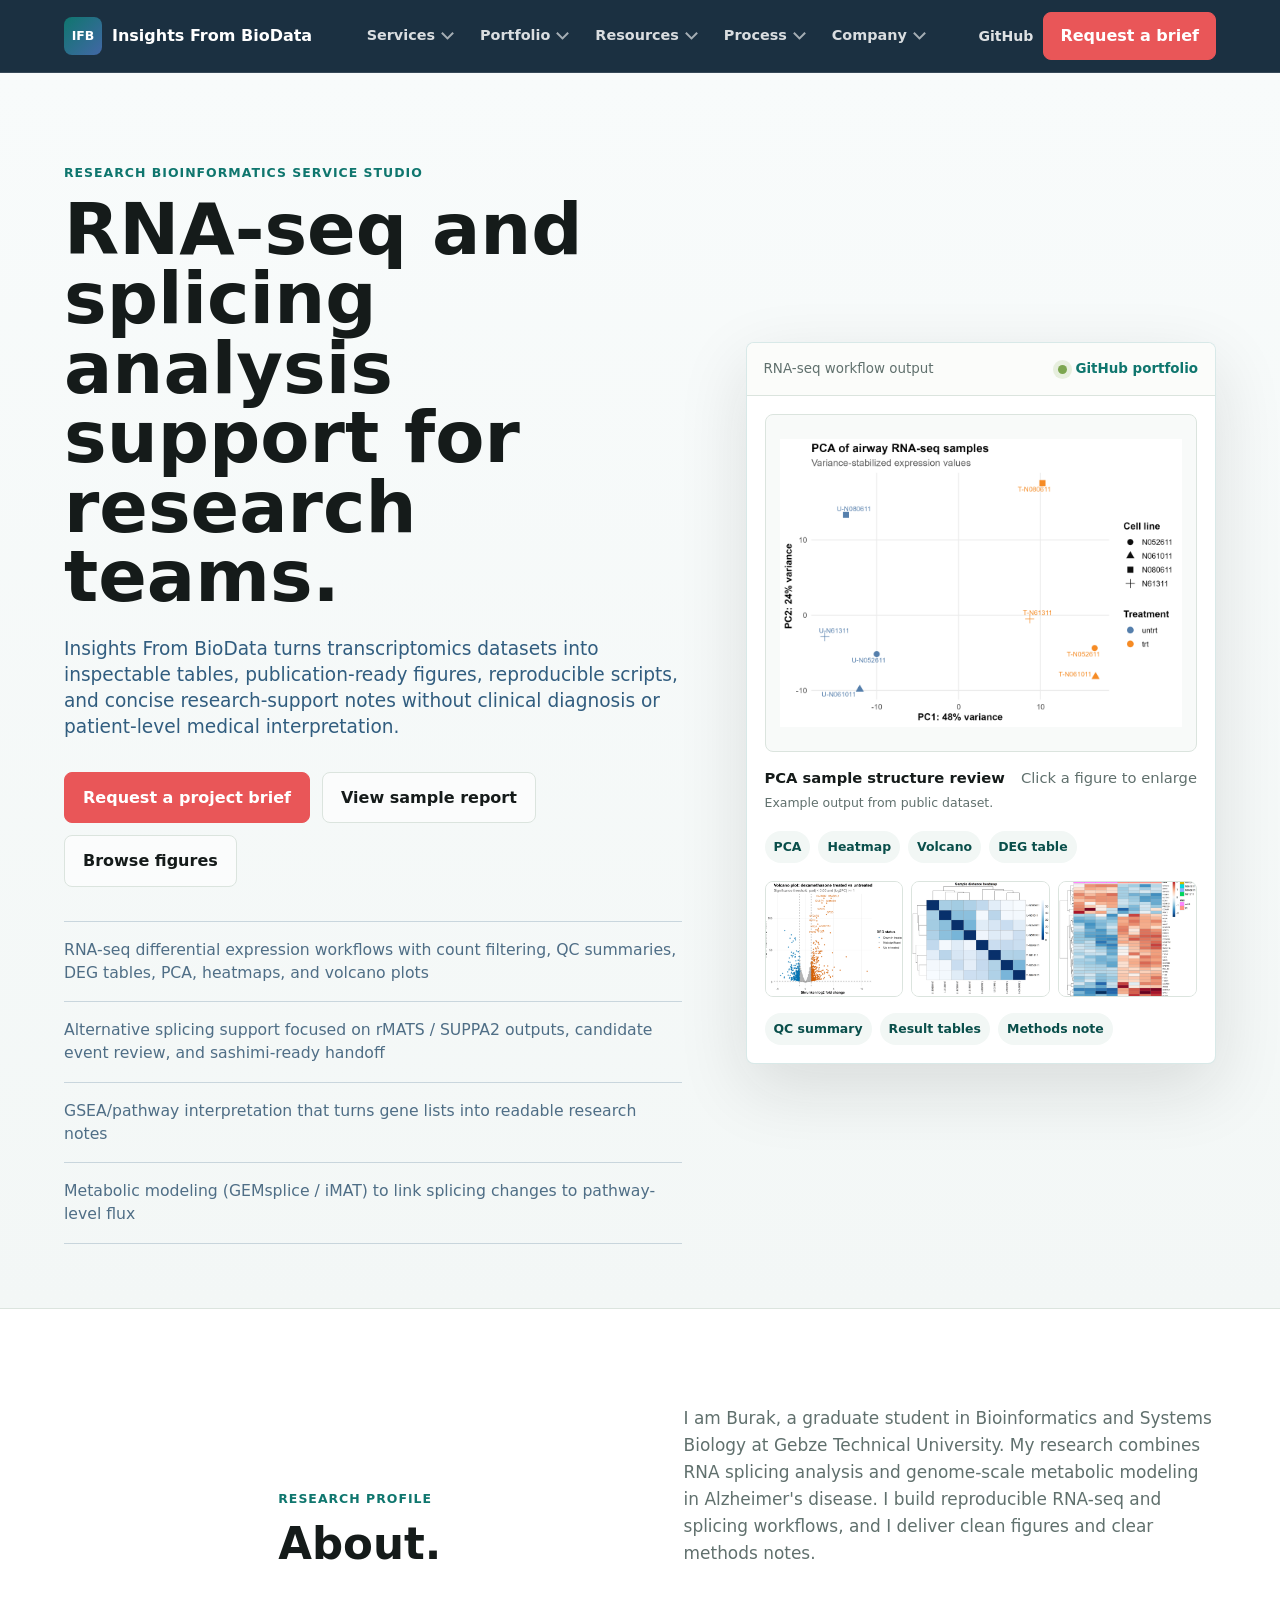
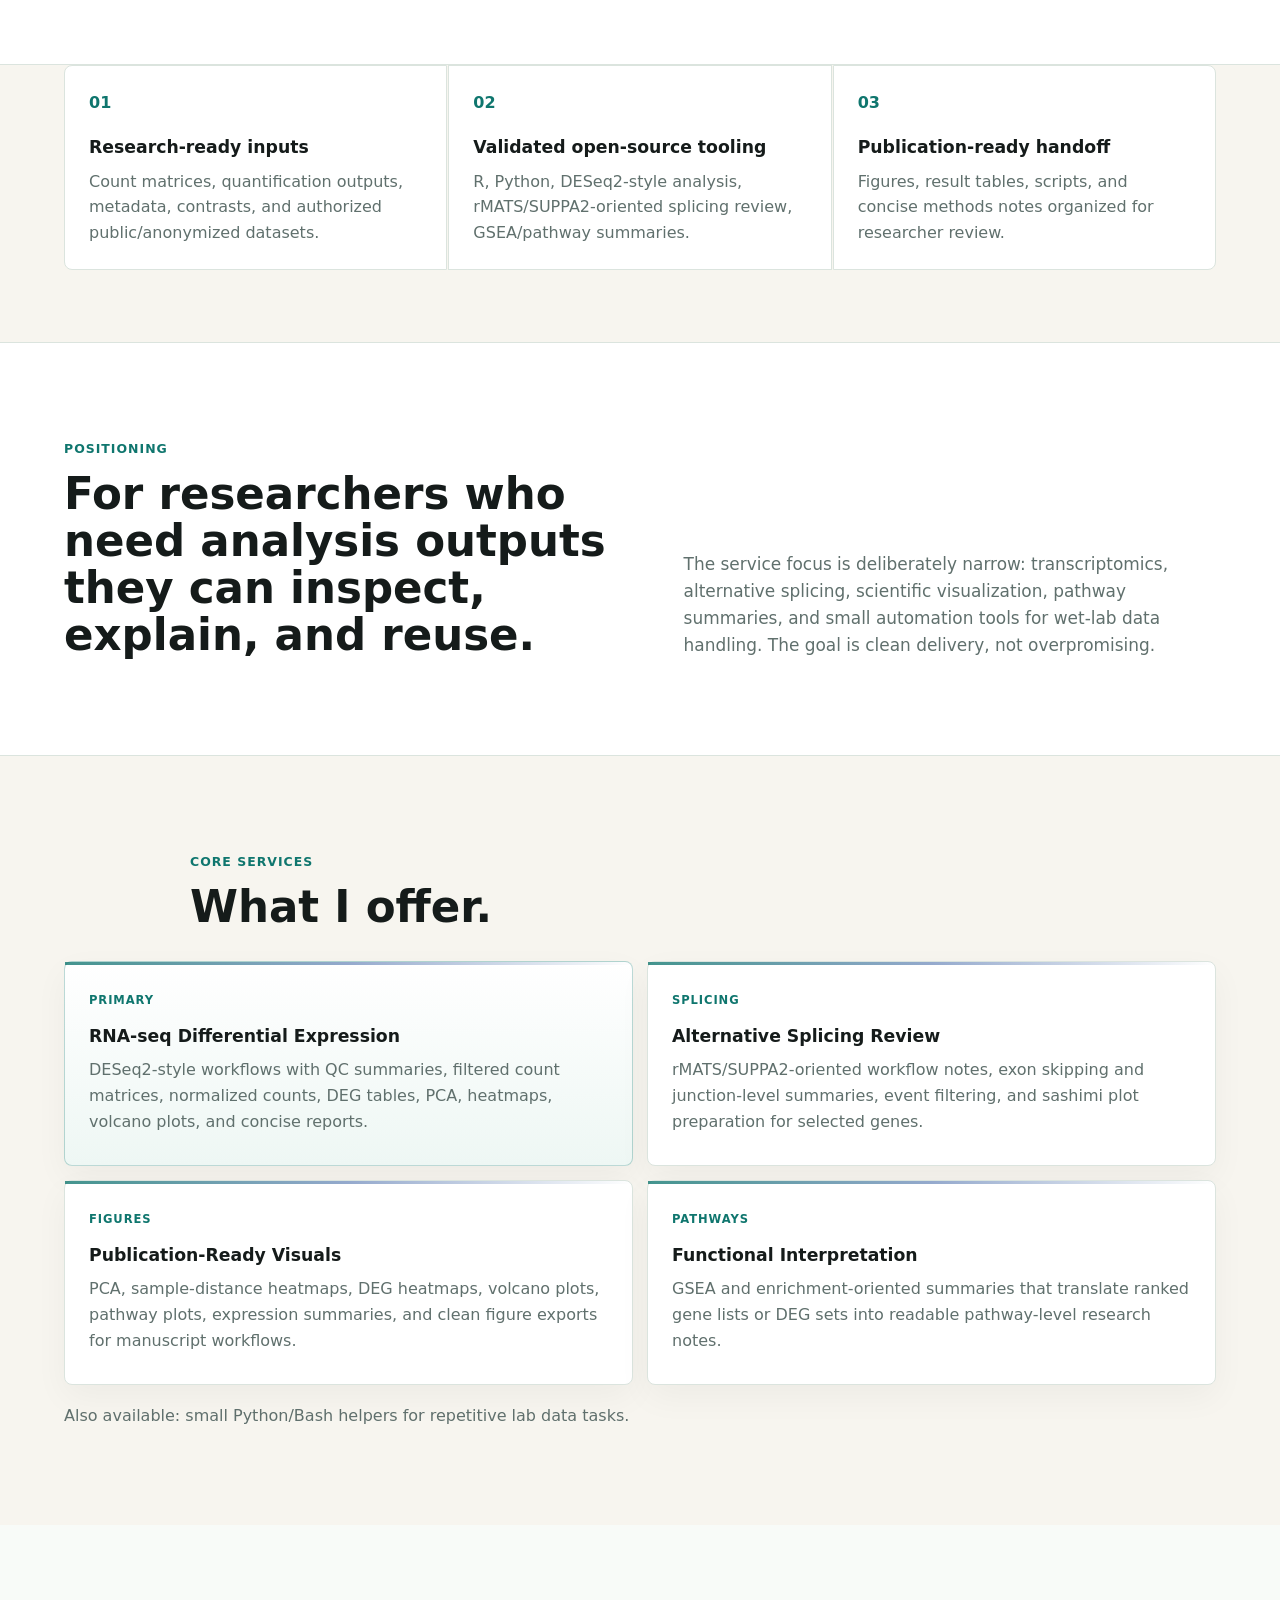
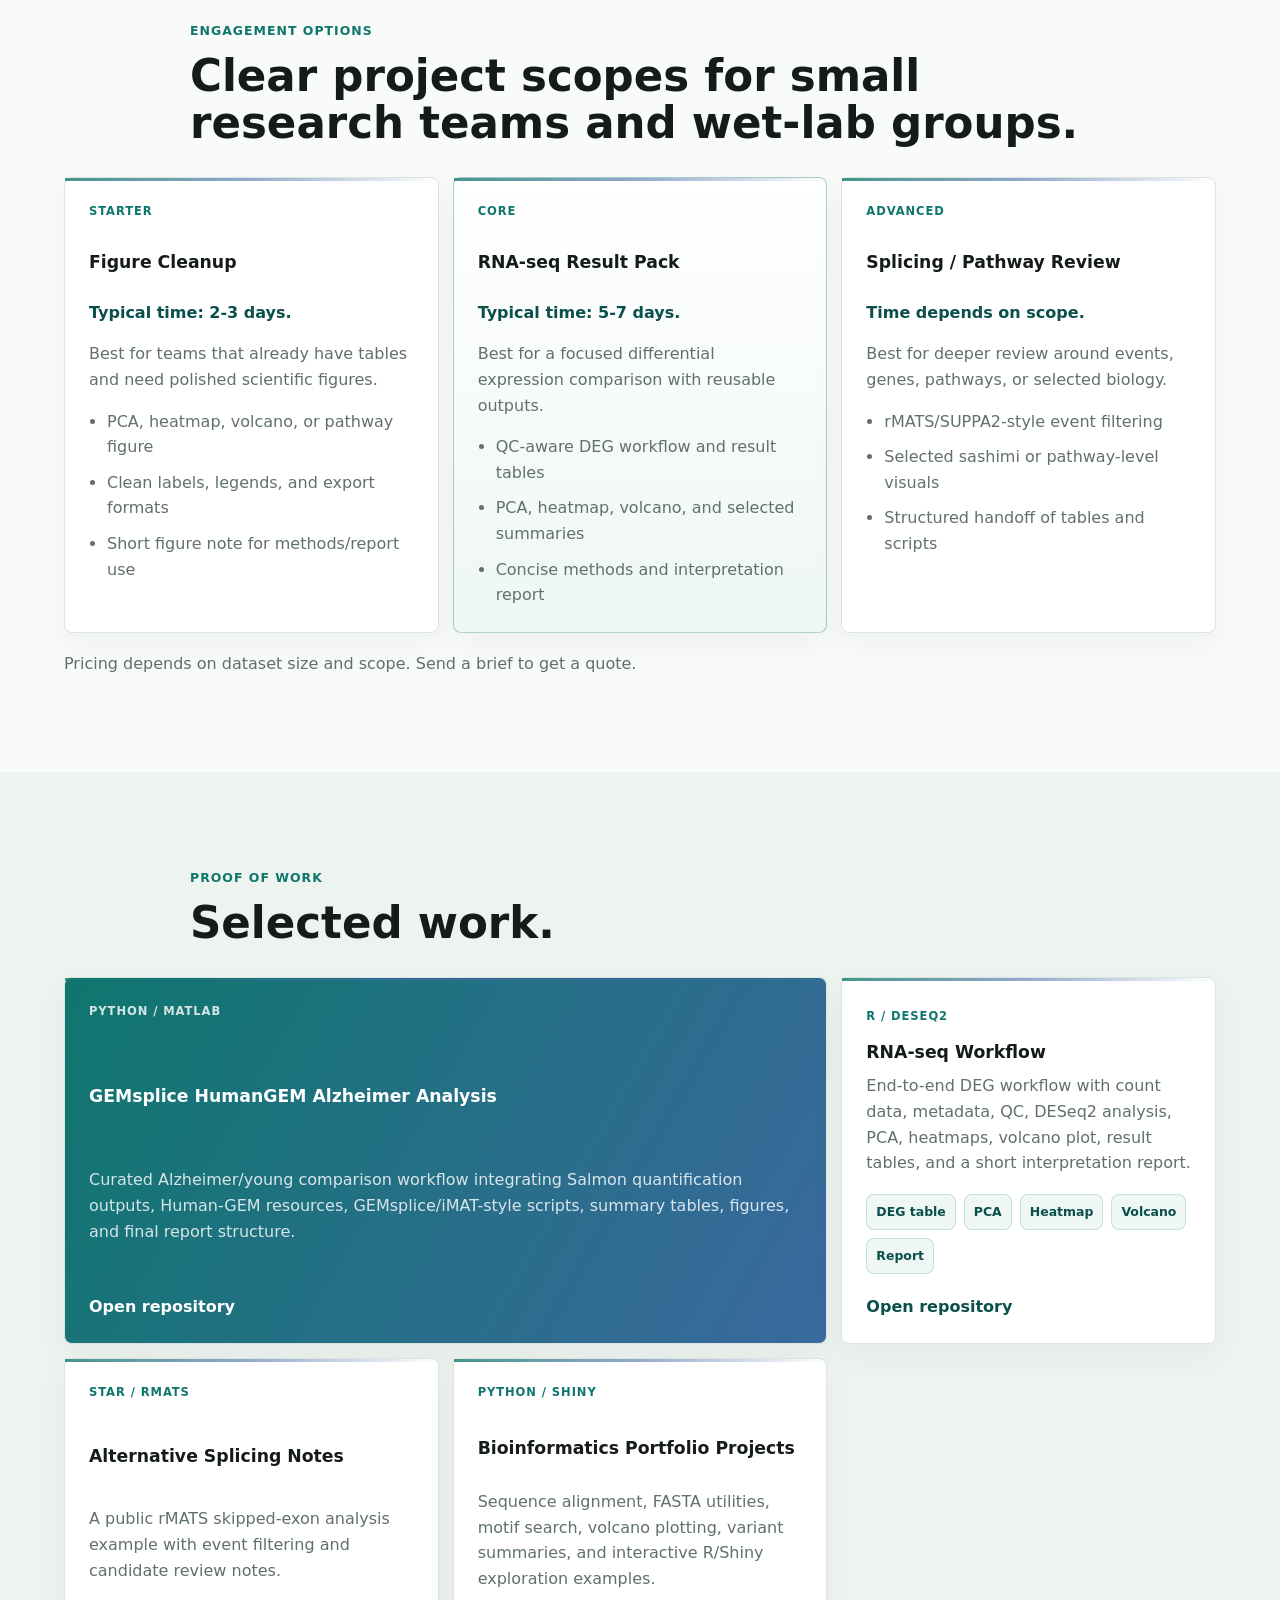
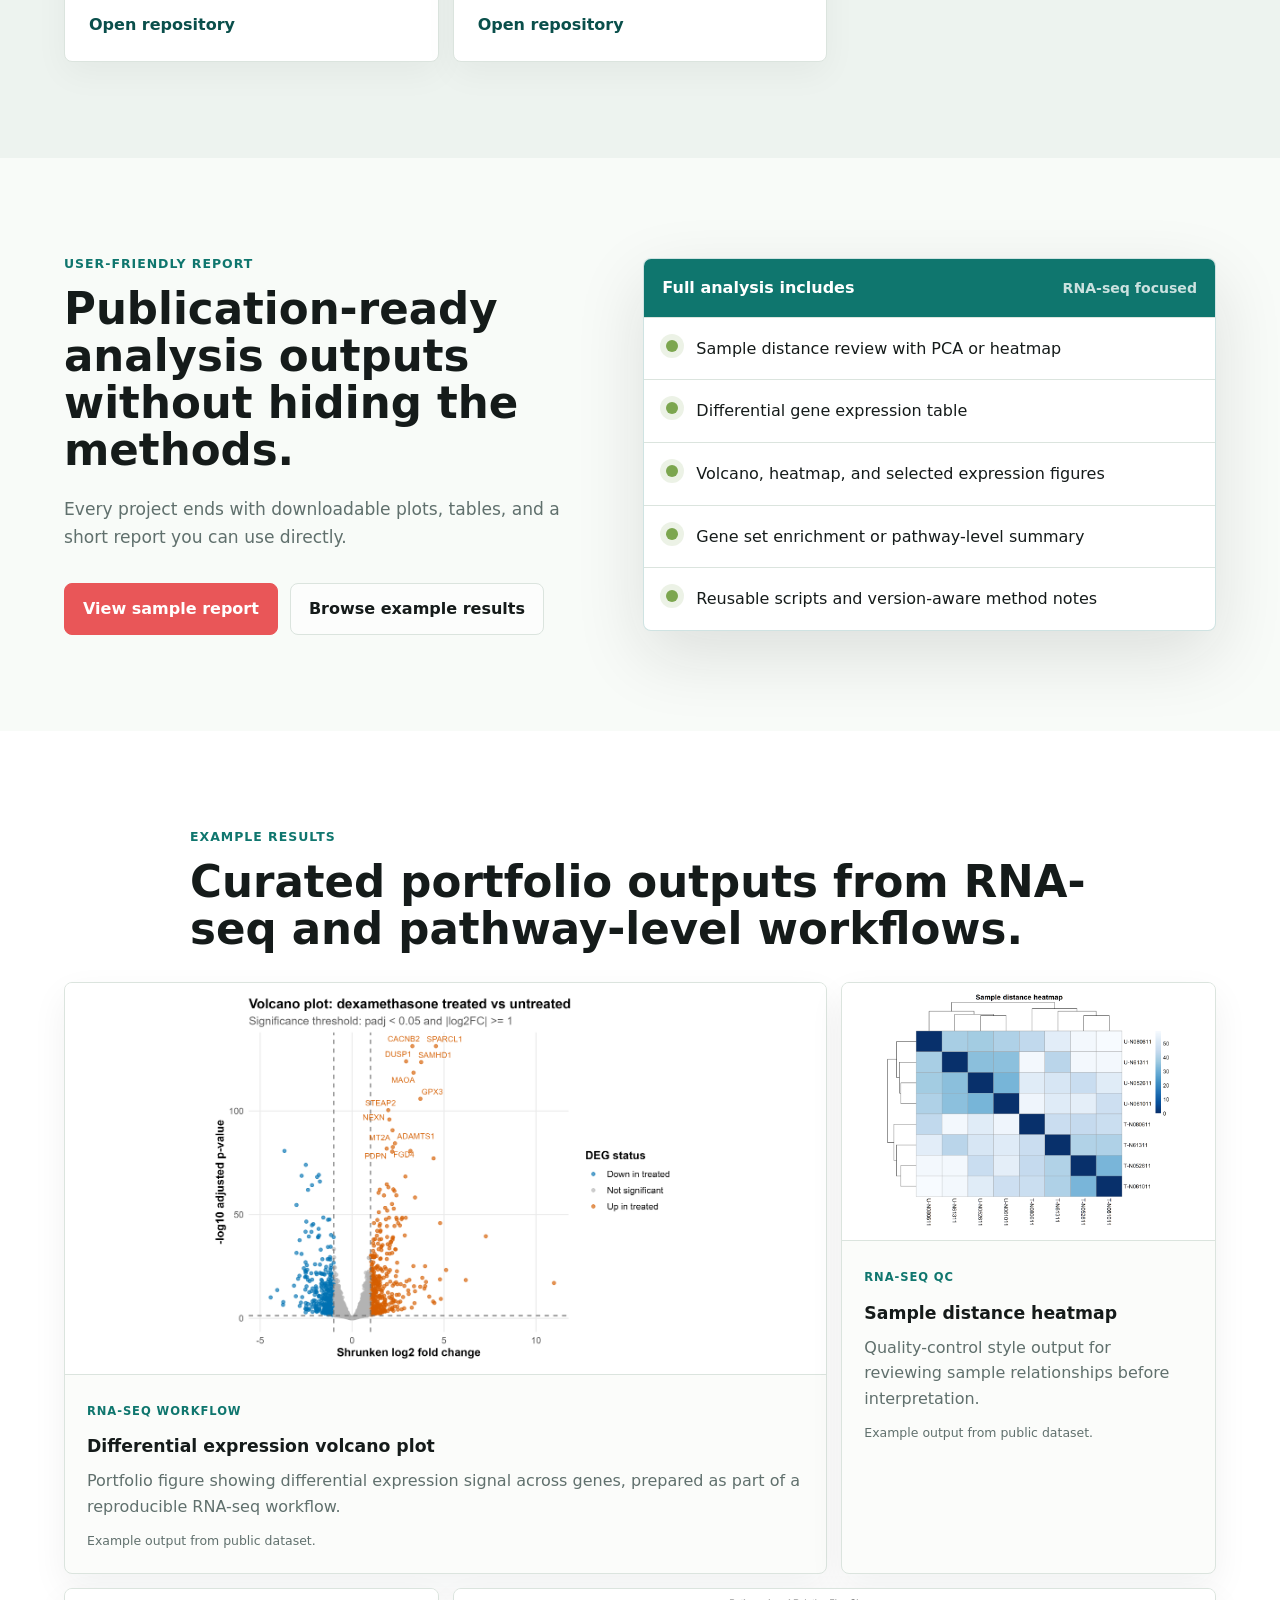
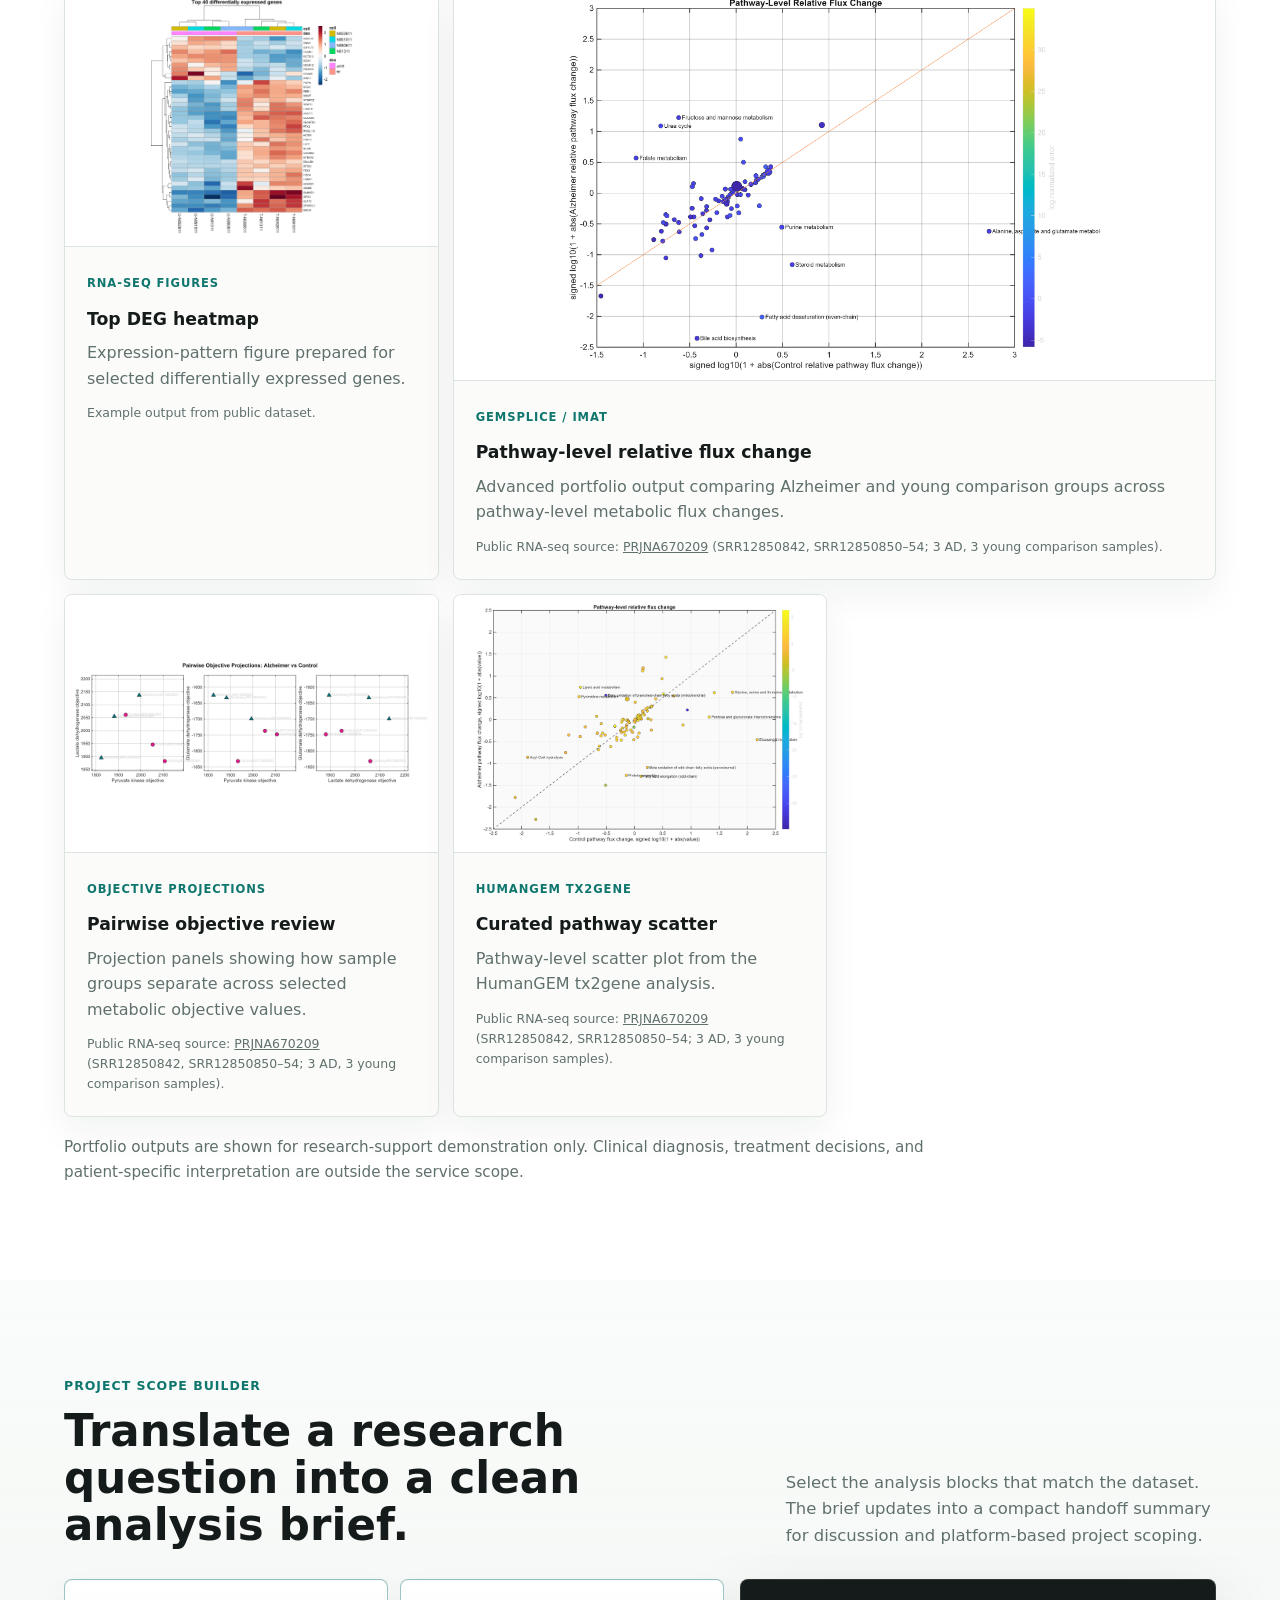
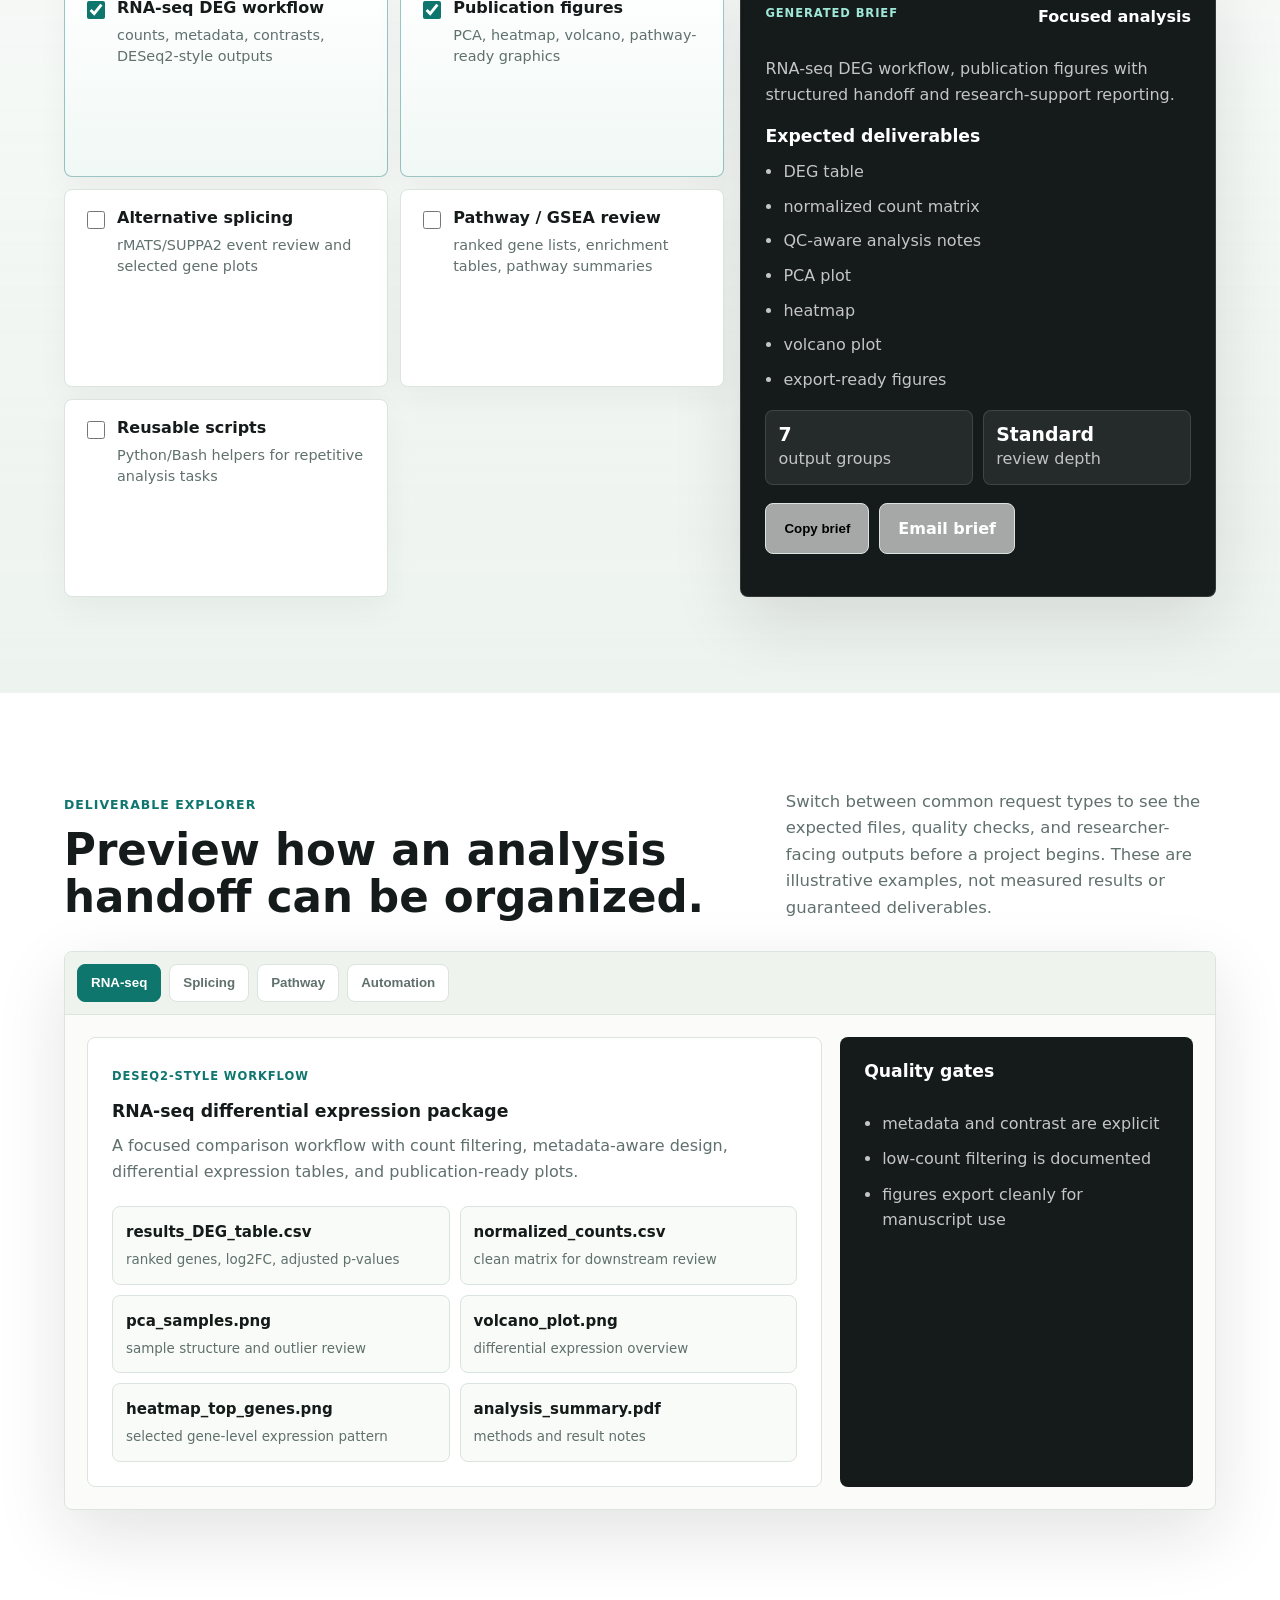
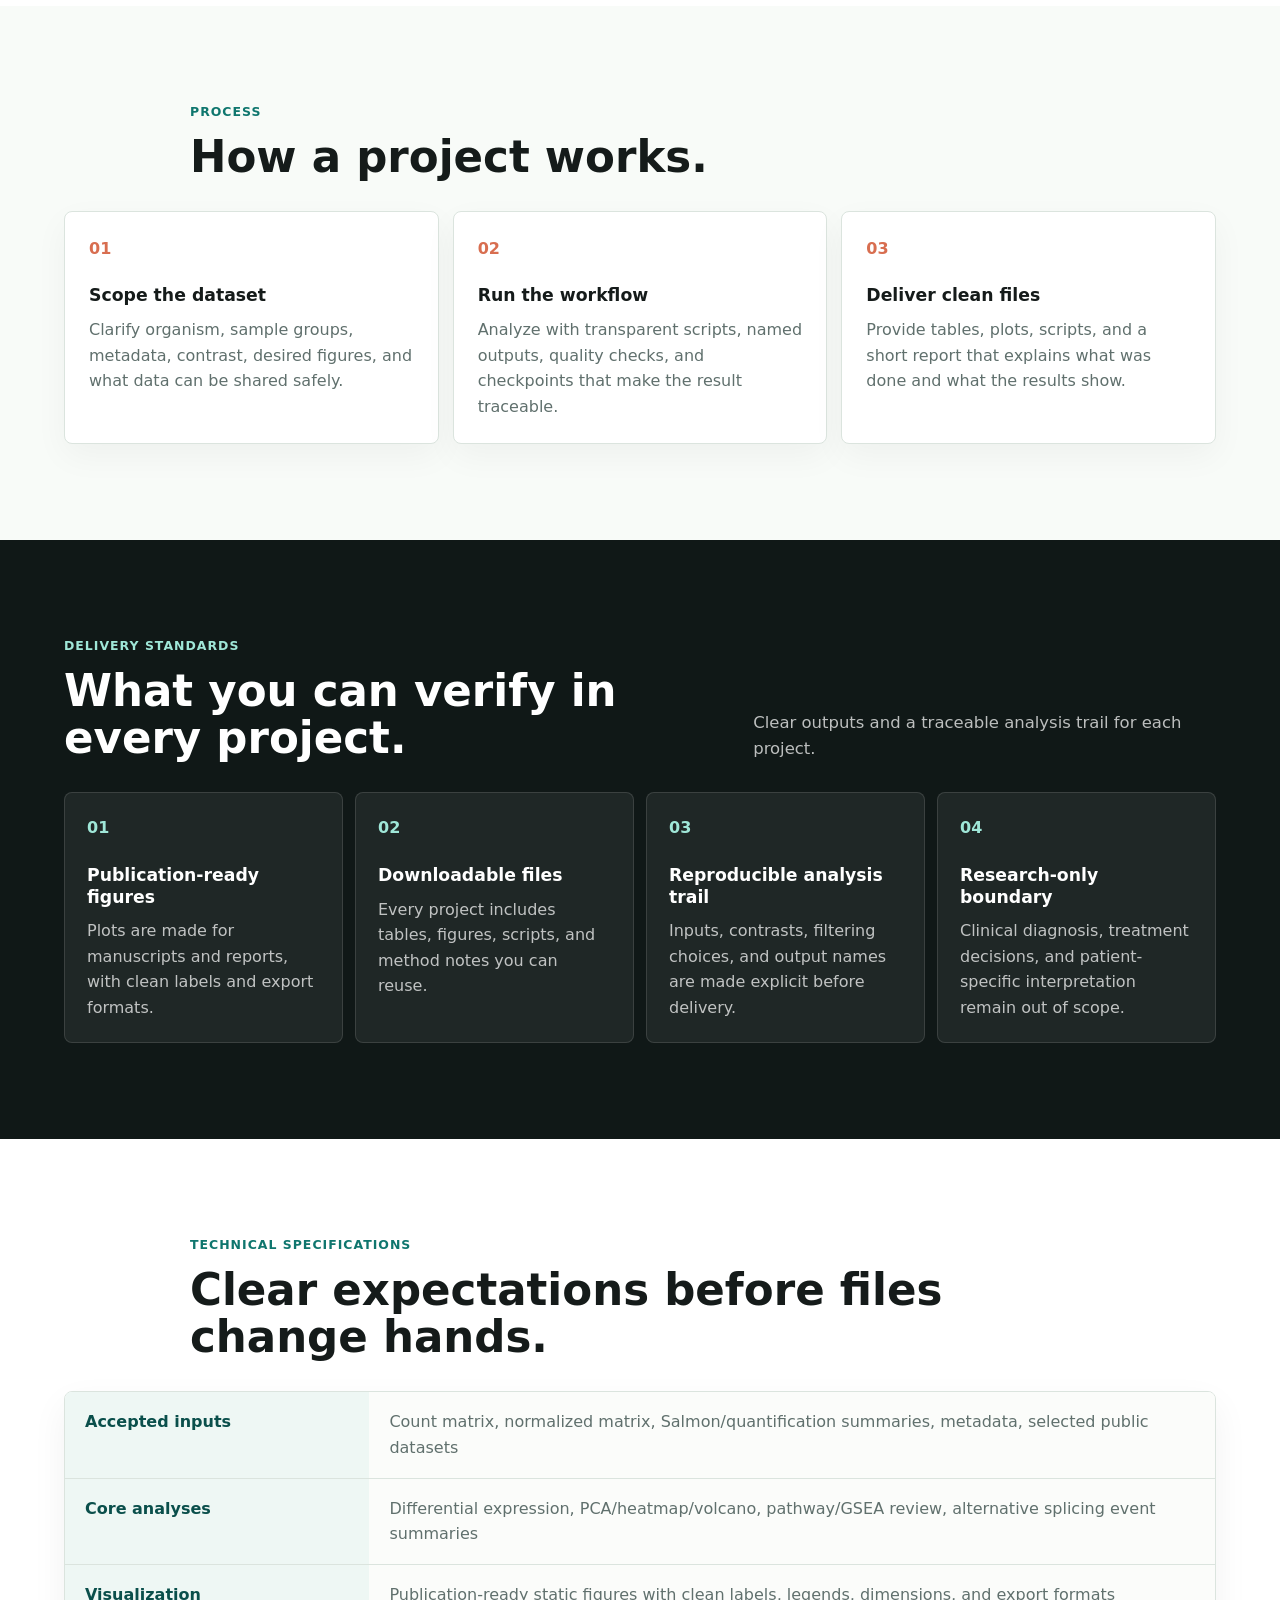
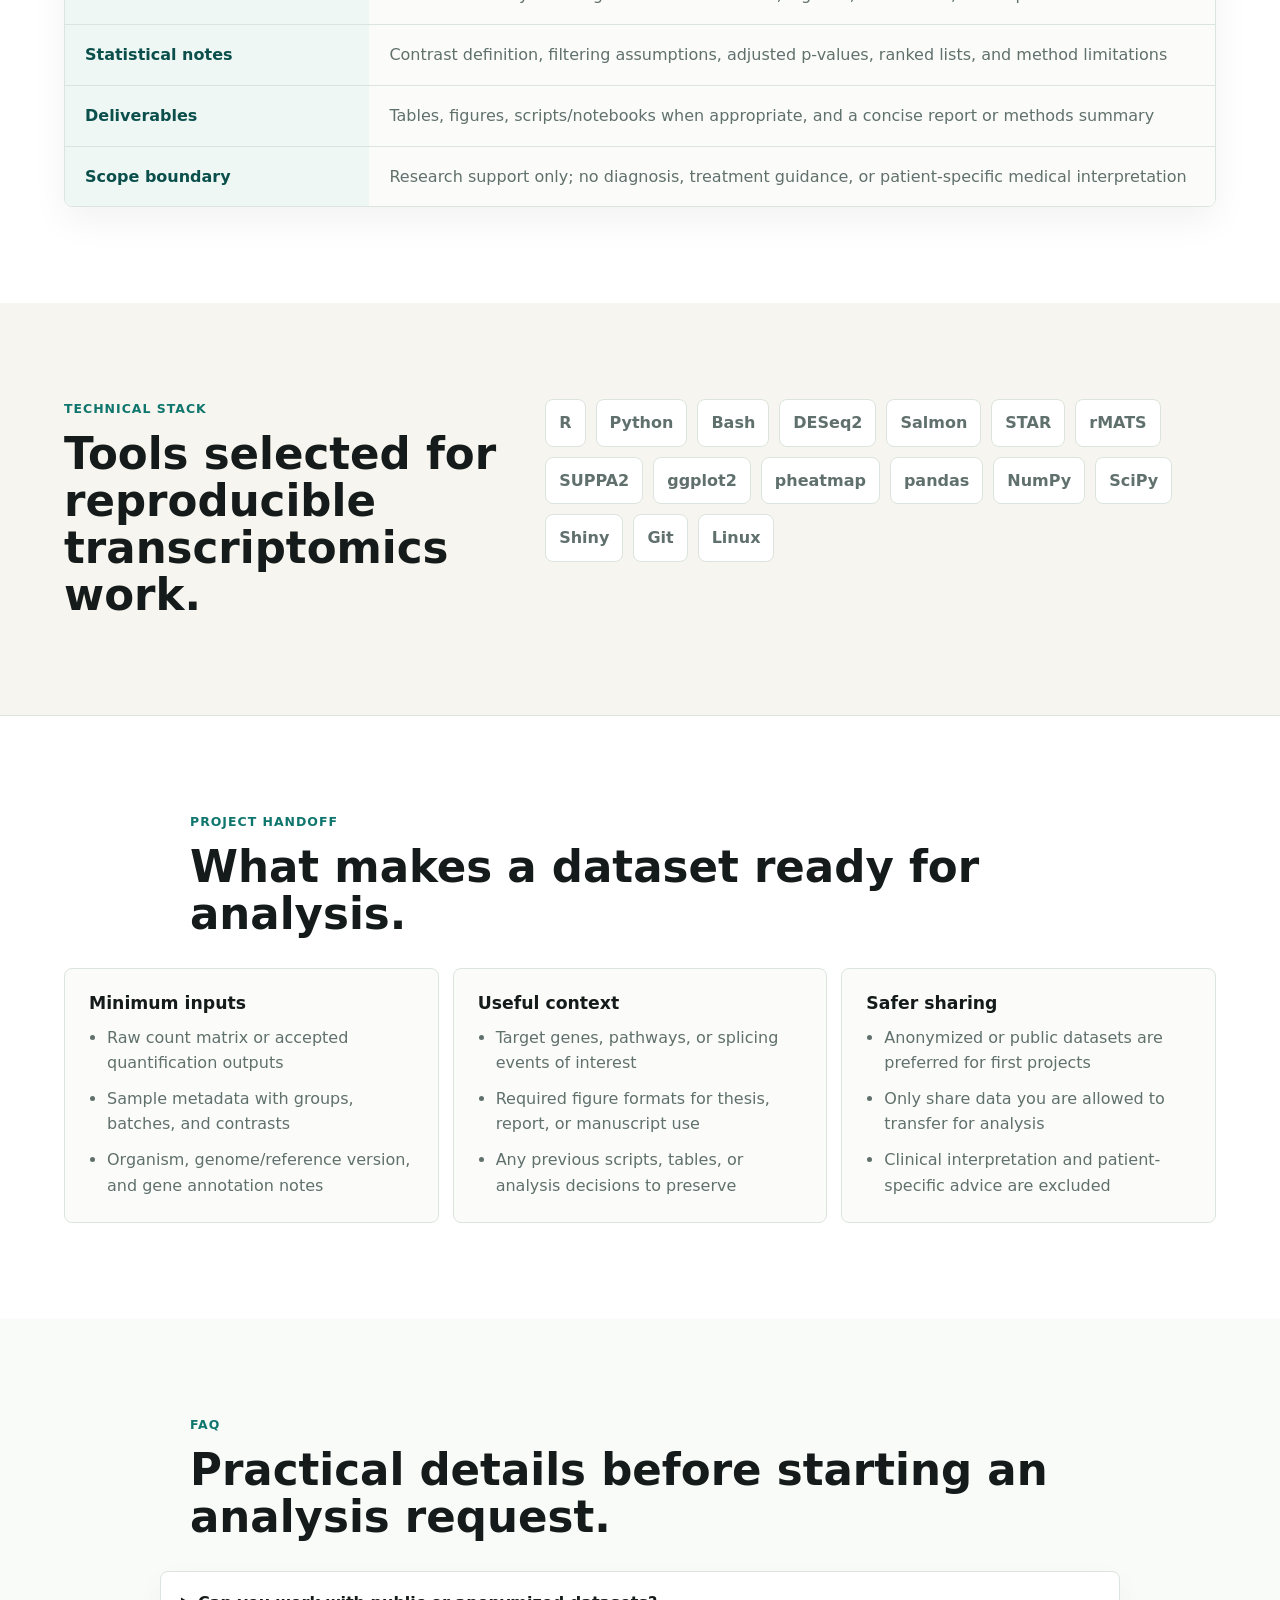
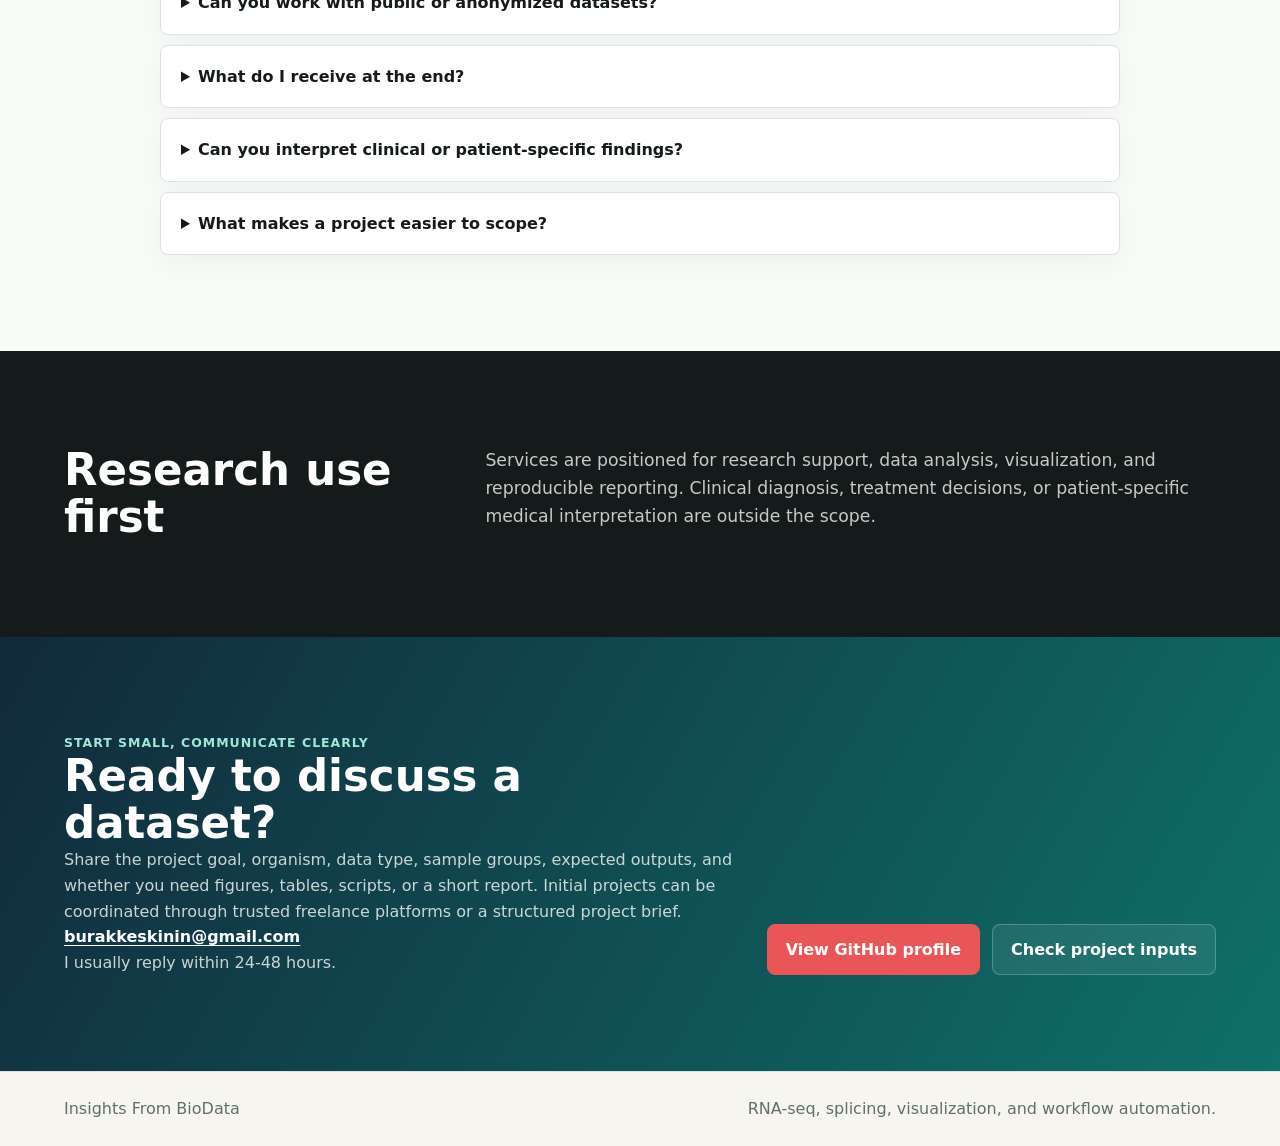
==== index.html @ bbac582b "Polish site copy and cite public Alzheimer dataset" ====
<!doctype html>
<html lang="en">
<head>
  <meta charset="utf-8">
  <meta name="viewport" content="width=device-width, initial-scale=1">
  <meta name="description" content="Insights From BioData provides RNA-seq, alternative splicing, pathway analysis, publication-ready visualization, and reproducible bioinformatics workflow support.">
  <title>Insights From BioData | RNA-seq & Bioinformatics Workflows</title>
  <link rel="icon" href="assets/favicon.svg?v=20260831" type="image/svg+xml">
  <link rel="stylesheet" href="styles.css?v=20261005">
</head>
<body>
  <header class="site-header">
    <div class="header-inner">
      <a class="brand" href="#top" aria-label="Insights From BioData home">
        <span class="brand-mark">IFB</span>
        <span>Insights From BioData</span>
      </a>

      <button class="mobile-menu-button" type="button" aria-expanded="false" aria-controls="primary-navigation">Menu</button>

      <nav class="nav" id="primary-navigation" aria-label="Primary navigation">
        <div class="nav-group">
          <button class="nav-trigger" type="button" aria-expanded="false">Services</button>
          <div class="nav-menu">
            <a href="#services"><strong>RNA-seq analysis</strong><span>DEG tables, PCA, heatmaps, volcano plots</span></a>
            <a href="#services"><strong>Alternative splicing</strong><span>rMATS / SUPPA2-oriented event review</span></a>
            <a href="#services"><strong>Pathway & GSEA</strong><span>Functional summaries and pathway interpretation</span></a>
            <a href="#services"><strong>Automation</strong><span>Python/Bash helpers for repeatable work</span></a>
          </div>
        </div>

        <div class="nav-group">
          <button class="nav-trigger" type="button" aria-expanded="false">Portfolio</button>
          <div class="nav-menu">
            <a href="#work"><strong>GitHub proof</strong><span>Open workflow repositories</span></a>
            <a href="#results"><strong>Figure gallery</strong><span>RNA-seq and pathway-level outputs</span></a>
            <a href="assets/sample-portfolio-report.pdf" target="_blank" rel="noreferrer"><strong>Sample report</strong><span>Downloadable portfolio report</span></a>
          </div>
        </div>

        <div class="nav-group">
          <button class="nav-trigger" type="button" aria-expanded="false">Resources</button>
          <div class="nav-menu">
            <a href="#builder"><strong>Project brief builder</strong><span>Choose analysis blocks and outputs</span></a>
            <a href="#explorer"><strong>Deliverable explorer</strong><span>Preview expected handoff items</span></a>
            <a href="#faq"><strong>FAQ</strong><span>Scope, inputs, limits, and delivery</span></a>
          </div>
        </div>

        <div class="nav-group">
          <button class="nav-trigger" type="button" aria-expanded="false">Process</button>
          <div class="nav-menu">
            <a href="#workflow"><strong>Process</strong><span>How a project moves from files to handoff</span></a>
            <a href="#handoff"><strong>Project handoff</strong><span>Inputs that make analysis easier to scope</span></a>
            <a href="#specs"><strong>Specifications</strong><span>Expected inputs, outputs, and boundaries</span></a>
          </div>
        </div>

        <div class="nav-group">
          <button class="nav-trigger" type="button" aria-expanded="false">Company</button>
          <div class="nav-menu">
            <a href="#standards"><strong>Standards</strong><span>Research-support boundaries</span></a>
            <a href="#contact"><strong>Contact</strong><span>Start by email or GitHub</span></a>
          </div>
        </div>
      </nav>

      <div class="header-actions">
        <a class="header-link" href="https://github.com/Bioinformatikci" target="_blank" rel="noreferrer">GitHub</a>
        <a class="button header-cta" href="#builder">Request a brief</a>
      </div>
    </div>
  </header>

  <main id="top">
    <section class="hero">
      <div class="hero-copy">
        <p class="eyebrow">Research bioinformatics service studio</p>
        <h1>
          <span>RNA-seq and splicing</span>
          <span>analysis support</span>
          <span>for research teams.</span>
        </h1>
        <p class="lead">
          Insights From BioData turns transcriptomics datasets into inspectable tables,
          publication-ready figures, reproducible scripts, and concise research-support
          notes without clinical diagnosis or patient-level medical interpretation.
        </p>
        <div class="hero-actions">
          <a class="button primary" href="#builder">Request a project brief</a>
          <a class="button secondary" href="assets/sample-portfolio-report.pdf" target="_blank" rel="noreferrer">View sample report</a>
          <a class="button secondary" href="#results">Browse figures</a>
        </div>
        <ul class="hero-lines" aria-label="Core service capabilities">
          <li>RNA-seq differential expression workflows with count filtering, QC summaries, DEG tables, PCA, heatmaps, and volcano plots</li>
          <li>Alternative splicing support focused on rMATS / SUPPA2 outputs, candidate event review, and sashimi-ready handoff</li>
          <li>GSEA/pathway interpretation that turns gene lists into readable research notes</li>
          <li>Metabolic modeling (GEMsplice / iMAT) to link splicing changes to pathway-level flux</li>
        </ul>
      </div>

      <div class="analysis-console result-preview" aria-label="Portfolio result preview">
        <div class="preview-top">
          <span>RNA-seq workflow output</span>
          <span class="status-dot">GitHub portfolio</span>
        </div>
        <figure class="hero-result hero-result-featured">
          <button class="result-image-button" type="button" data-image="assets/rna-seq-pca.png" data-title="PCA sample structure review" aria-label="Enlarge PCA sample structure plot">
            <img src="assets/rna-seq-pca.png" alt="PCA plot from the RNA-seq workflow portfolio repository">
          </button>
          <figcaption>
            <strong>PCA sample structure review</strong>
            <span>Click a figure to enlarge</span>
          </figcaption>
          <p class="figure-source">Example output from public dataset.</p>
        </figure>
        <div class="preview-deliverables" aria-label="Example deliverables">
          <span>PCA</span>
          <span>Heatmap</span>
          <span>Volcano</span>
          <span>DEG table</span>
        </div>
        <div class="hero-mini-gallery" aria-label="Additional RNA-seq figure examples">
          <button class="result-image-button" type="button" data-image="assets/rna-seq-volcano.png" data-title="RNA-seq volcano plot" aria-label="Enlarge RNA-seq volcano plot">
            <img src="assets/rna-seq-volcano.png" alt="Volcano plot from the RNA-seq workflow portfolio repository">
          </button>
          <button class="result-image-button" type="button" data-image="assets/rna-seq-sample-distance-heatmap.png" data-title="Sample distance heatmap" aria-label="Enlarge sample distance heatmap">
            <img src="assets/rna-seq-sample-distance-heatmap.png" alt="Sample distance heatmap from the RNA-seq workflow portfolio repository">
          </button>
          <button class="result-image-button" type="button" data-image="assets/rna-seq-top-deg-heatmap.png" data-title="Top DEG heatmap" aria-label="Enlarge top DEG heatmap">
            <img src="assets/rna-seq-top-deg-heatmap.png" alt="Top differentially expressed gene heatmap from the RNA-seq workflow portfolio repository">
          </button>
        </div>
        <div class="preview-deliverables portfolio-source" aria-label="Portfolio source">
          <span>QC summary</span>
          <span>Result tables</span>
          <span>Methods note</span>
        </div>
      </div>
    </section>

    <section class="section intro-band about" id="about">
      <div class="intro-text">
        <p class="eyebrow">Research profile</p>
        <h2>About.</h2>
      </div>
      <p>
        I am Burak, a graduate student in Bioinformatics and Systems Biology at Gebze Technical University.
        My research combines RNA splicing analysis and genome-scale metabolic modeling in Alzheimer's disease.
        I build reproducible RNA-seq and splicing workflows, and I deliver clean figures and clear methods notes.
      </p>
    </section>

    <section class="trust-strip" aria-label="Service highlights">
      <article>
        <span>01</span>
        <h3>Research-ready inputs</h3>
        <p>Count matrices, quantification outputs, metadata, contrasts, and authorized public/anonymized datasets.</p>
      </article>
      <article>
        <span>02</span>
        <h3>Validated open-source tooling</h3>
        <p>R, Python, DESeq2-style analysis, rMATS/SUPPA2-oriented splicing review, GSEA/pathway summaries.</p>
      </article>
      <article>
        <span>03</span>
        <h3>Publication-ready handoff</h3>
        <p>Figures, result tables, scripts, and concise methods notes organized for researcher review.</p>
      </article>
    </section>

    <section class="section intro-band">
      <div class="intro-text">
        <p class="eyebrow">Positioning</p>
        <h2>For researchers who need analysis outputs they can inspect, explain, and reuse.</h2>
      </div>
      <p>
        The service focus is deliberately narrow: transcriptomics, alternative splicing,
        scientific visualization, pathway summaries, and small automation tools for wet-lab
        data handling. The goal is clean delivery, not overpromising.
      </p>
    </section>

    <section class="report section" id="report">
      <div class="report-layout">
        <div>
          <p class="eyebrow">User-friendly report</p>
          <h2>Publication-ready analysis outputs without hiding the methods.</h2>
          <p>
            Every project ends with downloadable plots, tables, and a short report you can use directly.
          </p>
          <div class="report-actions">
            <a class="button primary" href="assets/sample-portfolio-report.pdf" target="_blank" rel="noreferrer">View sample report</a>
            <a class="button secondary" href="#results">Browse example results</a>
          </div>
        </div>

        <div class="report-card">
          <div class="report-card-top">
            <span>Full analysis includes</span>
            <strong>RNA-seq focused</strong>
          </div>
          <ul class="analysis-includes">
            <li>Sample distance review with PCA or heatmap</li>
            <li>Differential gene expression table</li>
            <li>Volcano, heatmap, and selected expression figures</li>
            <li>Gene set enrichment or pathway-level summary</li>
            <li>Reusable scripts and version-aware method notes</li>
          </ul>
        </div>
      </div>
    </section>

    <section class="section" id="services">
      <div class="section-heading">
        <p class="eyebrow">Core services</p>
        <h2>What I offer.</h2>
      </div>
      <div class="service-grid">
        <article class="service-card featured">
          <span class="card-tag">Primary</span>
          <h3>RNA-seq Differential Expression</h3>
          <p>DESeq2-style workflows with QC summaries, filtered count matrices, normalized counts, DEG tables, PCA, heatmaps, volcano plots, and concise reports.</p>
        </article>
        <article class="service-card">
          <span class="card-tag">Splicing</span>
          <h3>Alternative Splicing Review</h3>
          <p>rMATS/SUPPA2-oriented workflow notes, exon skipping and junction-level summaries, event filtering, and sashimi plot preparation for selected genes.</p>
        </article>
        <article class="service-card">
          <span class="card-tag">Figures</span>
          <h3>Publication-Ready Visuals</h3>
          <p>PCA, sample-distance heatmaps, DEG heatmaps, volcano plots, pathway plots, expression summaries, and clean figure exports for manuscript workflows.</p>
        </article>
        <article class="service-card">
          <span class="card-tag">Pathways</span>
          <h3>Functional Interpretation</h3>
          <p>GSEA and enrichment-oriented summaries that translate ranked gene lists or DEG sets into readable pathway-level research notes.</p>
        </article>
      </div>
      <p class="service-extra">Also available: small Python/Bash helpers for repetitive lab data tasks.</p>
    </section>

    <section class="packages section" id="packages">
      <div class="section-heading">
        <p class="eyebrow">Engagement options</p>
        <h2>Clear project scopes for small research teams and wet-lab groups.</h2>
      </div>
      <div class="package-grid">
        <article class="package-card">
          <span class="card-tag">Starter</span>
          <h3>Figure Cleanup</h3>
          <p class="package-time">Typical time: 2-3 days.</p>
          <p>Best for teams that already have tables and need polished scientific figures.</p>
          <ul>
            <li>PCA, heatmap, volcano, or pathway figure</li>
            <li>Clean labels, legends, and export formats</li>
            <li>Short figure note for methods/report use</li>
          </ul>
        </article>
        <article class="package-card highlighted">
          <span class="card-tag">Core</span>
          <h3>RNA-seq Result Pack</h3>
          <p class="package-time">Typical time: 5-7 days.</p>
          <p>Best for a focused differential expression comparison with reusable outputs.</p>
          <ul>
            <li>QC-aware DEG workflow and result tables</li>
            <li>PCA, heatmap, volcano, and selected summaries</li>
            <li>Concise methods and interpretation report</li>
          </ul>
        </article>
        <article class="package-card">
          <span class="card-tag">Advanced</span>
          <h3>Splicing / Pathway Review</h3>
          <p class="package-time">Time depends on scope.</p>
          <p>Best for deeper review around events, genes, pathways, or selected biology.</p>
          <ul>
            <li>rMATS/SUPPA2-style event filtering</li>
            <li>Selected sashimi or pathway-level visuals</li>
            <li>Structured handoff of tables and scripts</li>
          </ul>
        </article>
      </div>
      <p class="package-pricing">Pricing depends on dataset size and scope. Send a brief to get a quote.</p>
    </section>

    <section class="builder section" id="builder">
      <div class="builder-heading">
        <div>
          <p class="eyebrow">Project scope builder</p>
          <h2>Translate a research question into a clean analysis brief.</h2>
        </div>
        <p>
          Select the analysis blocks that match the dataset. The brief updates into a compact
          handoff summary for discussion and platform-based project scoping.
        </p>
      </div>

      <div class="builder-shell">
        <form class="builder-options" aria-label="Project scope options">
          <label class="scope-option">
            <input type="checkbox" value="rna" checked>
            <span>
              <strong>RNA-seq DEG workflow</strong>
              <small>counts, metadata, contrasts, DESeq2-style outputs</small>
            </span>
          </label>
          <label class="scope-option">
            <input type="checkbox" value="figures" checked>
            <span>
              <strong>Publication figures</strong>
              <small>PCA, heatmap, volcano, pathway-ready graphics</small>
            </span>
          </label>
          <label class="scope-option">
            <input type="checkbox" value="splicing">
            <span>
              <strong>Alternative splicing</strong>
              <small>rMATS/SUPPA2 event review and selected gene plots</small>
            </span>
          </label>
          <label class="scope-option">
            <input type="checkbox" value="pathway">
            <span>
              <strong>Pathway / GSEA review</strong>
              <small>ranked gene lists, enrichment tables, pathway summaries</small>
            </span>
          </label>
          <label class="scope-option">
            <input type="checkbox" value="automation">
            <span>
              <strong>Reusable scripts</strong>
              <small>Python/Bash helpers for repetitive analysis tasks</small>
            </span>
          </label>
        </form>

        <aside class="brief-card" aria-live="polite">
          <div class="brief-top">
            <span class="card-tag">Generated brief</span>
            <strong data-scope-level>Focused analysis</strong>
          </div>
          <p data-scope-summary>RNA-seq differential expression with publication-ready figures.</p>
          <div>
            <h3>Expected deliverables</h3>
            <ul data-deliverables></ul>
          </div>
          <div class="brief-meta">
            <span><strong data-output-count>5</strong> output groups</span>
            <span><strong data-review-depth>Standard</strong> review depth</span>
          </div>
          <div class="brief-actions">
            <button class="button secondary brief-copy" type="button">Copy brief</button>
            <a class="button secondary" href="mailto:burakkeskinin@gmail.com" data-email-brief>Email brief</a>
          </div>
          <p class="copy-status" aria-live="polite"></p>
        </aside>
      </div>
    </section>

    <section class="explorer section" id="explorer">
      <div class="explorer-heading">
        <div>
          <p class="eyebrow">Deliverable explorer</p>
          <h2>Preview how an analysis handoff can be organized.</h2>
        </div>
        <p>
          Switch between common request types to see the expected files, quality checks,
          and researcher-facing outputs before a project begins. These are illustrative
          examples, not measured results or guaranteed deliverables.
        </p>
      </div>

      <div class="explorer-shell">
        <div class="explorer-tabs" role="tablist" aria-label="Deliverable preview">
          <button type="button" class="explorer-tab active" data-explorer-tab="rna">RNA-seq</button>
          <button type="button" class="explorer-tab" data-explorer-tab="splicing">Splicing</button>
          <button type="button" class="explorer-tab" data-explorer-tab="pathway">Pathway</button>
          <button type="button" class="explorer-tab" data-explorer-tab="automation">Automation</button>
        </div>

        <div class="explorer-panel">
          <div class="explorer-main">
            <span class="card-tag" data-explorer-kicker>DESeq2-style workflow</span>
            <h3 data-explorer-title>RNA-seq differential expression package</h3>
            <p data-explorer-copy>
              A focused comparison workflow with count filtering, metadata-aware design,
              differential expression tables, and publication-ready plots.
            </p>
            <div class="artifact-list" data-explorer-artifacts></div>
          </div>

          <aside class="quality-panel">
            <h3>Quality gates</h3>
            <ul data-explorer-checks></ul>
          </aside>
        </div>
      </div>
    </section>

    <section class="work section" id="work">
      <div class="section-heading">
        <p class="eyebrow">Proof of work</p>
        <h2>Selected work.</h2>
      </div>
      <div class="work-grid">
        <article class="work-card wide">
          <span class="card-tag">Python / MATLAB</span>
          <h3>GEMsplice HumanGEM Alzheimer Analysis</h3>
          <p>Curated Alzheimer/young comparison workflow integrating Salmon quantification outputs, Human-GEM resources, GEMsplice/iMAT-style scripts, summary tables, figures, and final report structure.</p>
          <a href="https://github.com/Bioinformatikci/gemsplice-humangem-alzheimer-analysis" target="_blank" rel="noreferrer">Open repository</a>
        </article>
        <article class="work-card">
          <div>
            <span class="card-tag">R / DESeq2</span>
            <h3>RNA-seq Workflow</h3>
            <p>End-to-end DEG workflow with count data, metadata, QC, DESeq2 analysis, PCA, heatmaps, volcano plot, result tables, and a short interpretation report.</p>
            <div class="deliverable-tags">
              <span>DEG table</span>
              <span>PCA</span>
              <span>Heatmap</span>
              <span>Volcano</span>
              <span>Report</span>
            </div>
          </div>
          <a href="https://github.com/Bioinformatikci/rna-seq-workflow" target="_blank" rel="noreferrer">Open repository</a>
        </article>
        <article class="work-card">
          <span class="card-tag">STAR / rMATS</span>
          <h3>Alternative Splicing Notes</h3>
          <p>A public rMATS skipped-exon analysis example with event filtering and candidate review notes.</p>
          <a href="https://github.com/Bioinformatikci/rmats-ad-skipped-exon-analysis" target="_blank" rel="noreferrer">Open repository</a>
        </article>
        <article class="work-card">
          <span class="card-tag">Python / Shiny</span>
          <h3>Bioinformatics Portfolio Projects</h3>
          <p>Sequence alignment, FASTA utilities, motif search, volcano plotting, variant summaries, and interactive R/Shiny exploration examples.</p>
          <a href="https://github.com/Bioinformatikci/bioinformatics-portfolio-projects" target="_blank" rel="noreferrer">Open repository</a>
        </article>
      </div>
    </section>

    <section class="results section" id="results">
      <div class="section-heading">
        <p class="eyebrow">Example results</p>
        <h2>Curated portfolio outputs from RNA-seq and pathway-level workflows.</h2>
      </div>
      <div class="results-grid">
        <article class="result-card main-result">
          <button class="result-image-button" type="button" data-image="assets/rna-seq-volcano.png" data-title="RNA-seq volcano plot">
            <img src="assets/rna-seq-volcano.png" alt="Volcano plot from the RNA-seq workflow portfolio repository">
          </button>
          <div>
            <span class="card-tag">RNA-seq workflow</span>
            <h3>Differential expression volcano plot</h3>
            <p>Portfolio figure showing differential expression signal across genes, prepared as part of a reproducible RNA-seq workflow.</p>
            <p class="figure-source">Example output from public dataset.</p>
          </div>
        </article>
        <article class="result-card">
          <button class="result-image-button" type="button" data-image="assets/rna-seq-sample-distance-heatmap.png" data-title="Sample distance heatmap">
            <img src="assets/rna-seq-sample-distance-heatmap.png" alt="Sample distance heatmap from the RNA-seq workflow portfolio repository">
          </button>
          <div>
            <span class="card-tag">RNA-seq QC</span>
            <h3>Sample distance heatmap</h3>
            <p>Quality-control style output for reviewing sample relationships before interpretation.</p>
            <p class="figure-source">Example output from public dataset.</p>
          </div>
        </article>
        <article class="result-card">
          <button class="result-image-button" type="button" data-image="assets/rna-seq-top-deg-heatmap.png" data-title="Top DEG heatmap">
            <img src="assets/rna-seq-top-deg-heatmap.png" alt="Top differentially expressed gene heatmap from the RNA-seq workflow portfolio repository">
          </button>
          <div>
            <span class="card-tag">RNA-seq figures</span>
            <h3>Top DEG heatmap</h3>
            <p>Expression-pattern figure prepared for selected differentially expressed genes.</p>
            <p class="figure-source">Example output from public dataset.</p>
          </div>
        </article>
        <article class="result-card main-result">
          <button class="result-image-button" type="button" data-image="assets/pathway-flux-imat-optimized.png" data-title="Pathway-level relative flux change">
            <img src="assets/pathway-flux-imat-optimized.png" alt="Pathway-level relative flux change scatter plot from GEMsplice-iMAT HumanGEM analysis">
          </button>
          <div>
            <span class="card-tag">GEMsplice / iMAT</span>
            <h3>Pathway-level relative flux change</h3>
            <p>Advanced portfolio output comparing Alzheimer and young comparison groups across pathway-level metabolic flux changes.</p>
            <p class="figure-source">Public RNA-seq source: <a href="https://www.ncbi.nlm.nih.gov/bioproject/PRJNA670209">PRJNA670209</a> (SRR12850842, SRR12850850–54; 3 AD, 3 young comparison samples).</p>
          </div>
        </article>
        <article class="result-card">
          <button class="result-image-button" type="button" data-image="assets/objective-projections-optimized.png" data-title="Pairwise objective review">
            <img src="assets/objective-projections-optimized.png" alt="Pairwise objective projection plots comparing Alzheimer and young comparison samples">
          </button>
          <div>
            <span class="card-tag">Objective projections</span>
            <h3>Pairwise objective review</h3>
            <p>Projection panels showing how sample groups separate across selected metabolic objective values.</p>
            <p class="figure-source">Public RNA-seq source: <a href="https://www.ncbi.nlm.nih.gov/bioproject/PRJNA670209">PRJNA670209</a> (SRR12850842, SRR12850850–54; 3 AD, 3 young comparison samples).</p>
          </div>
        </article>
        <article class="result-card">
          <button class="result-image-button" type="button" data-image="assets/pathway-flux-tx2gene-optimized.png" data-title="Curated pathway scatter">
            <img src="assets/pathway-flux-tx2gene-optimized.png" alt="HumanGEM tx2gene pathway-level relative flux change scatter plot">
          </button>
          <div>
            <span class="card-tag">HumanGEM tx2gene</span>
            <h3>Curated pathway scatter</h3>
            <p>Pathway-level scatter plot from the HumanGEM tx2gene analysis.</p>
            <p class="figure-source">Public RNA-seq source: <a href="https://www.ncbi.nlm.nih.gov/bioproject/PRJNA670209">PRJNA670209</a> (SRR12850842, SRR12850850–54; 3 AD, 3 young comparison samples).</p>
          </div>
        </article>
      </div>
      <p class="results-note">
        Portfolio outputs are shown for research-support demonstration only. Clinical diagnosis,
        treatment decisions, and patient-specific interpretation are outside the service scope.
      </p>
    </section>

    <section class="standards section" id="standards">
      <div class="standards-heading">
        <div>
          <p class="eyebrow">Delivery standards</p>
          <h2>What you can verify in every project.</h2>
        </div>
        <p>
          Clear outputs and a traceable analysis trail for each project.
        </p>
      </div>
      <div class="standards-grid">
        <article>
          <span>01</span>
          <h3>Publication-ready figures</h3>
          <p>Plots are made for manuscripts and reports, with clean labels and export formats.</p>
        </article>
        <article>
          <span>02</span>
          <h3>Downloadable files</h3>
          <p>Every project includes tables, figures, scripts, and method notes you can reuse.</p>
        </article>
        <article>
          <span>03</span>
          <h3>Reproducible analysis trail</h3>
          <p>Inputs, contrasts, filtering choices, and output names are made explicit before delivery.</p>
        </article>
        <article>
          <span>04</span>
          <h3>Research-only boundary</h3>
          <p>Clinical diagnosis, treatment decisions, and patient-specific interpretation remain out of scope.</p>
        </article>
      </div>
    </section>

    <section class="specs section" id="specs">
      <div class="section-heading">
        <p class="eyebrow">Technical specifications</p>
        <h2>Clear expectations before files change hands.</h2>
      </div>
      <div class="spec-table" role="table" aria-label="Technical specifications">
        <div role="row">
          <strong role="cell">Accepted inputs</strong>
          <span role="cell">Count matrix, normalized matrix, Salmon/quantification summaries, metadata, selected public datasets</span>
        </div>
        <div role="row">
          <strong role="cell">Core analyses</strong>
          <span role="cell">Differential expression, PCA/heatmap/volcano, pathway/GSEA review, alternative splicing event summaries</span>
        </div>
        <div role="row">
          <strong role="cell">Visualization</strong>
          <span role="cell">Publication-ready static figures with clean labels, legends, dimensions, and export formats</span>
        </div>
        <div role="row">
          <strong role="cell">Statistical notes</strong>
          <span role="cell">Contrast definition, filtering assumptions, adjusted p-values, ranked lists, and method limitations</span>
        </div>
        <div role="row">
          <strong role="cell">Deliverables</strong>
          <span role="cell">Tables, figures, scripts/notebooks when appropriate, and a concise report or methods summary</span>
        </div>
        <div role="row">
          <strong role="cell">Scope boundary</strong>
          <span role="cell">Research support only; no diagnosis, treatment guidance, or patient-specific medical interpretation</span>
        </div>
      </div>
    </section>

    <section class="workflow" id="workflow">
      <div class="section-heading">
        <p class="eyebrow">Process</p>
        <h2>How a project works.</h2>
      </div>
      <ol class="steps">
        <li>
          <span>01</span>
          <h3>Scope the dataset</h3>
          <p>Clarify organism, sample groups, metadata, contrast, desired figures, and what data can be shared safely.</p>
        </li>
        <li>
          <span>02</span>
          <h3>Run the workflow</h3>
          <p>Analyze with transparent scripts, named outputs, quality checks, and checkpoints that make the result traceable.</p>
        </li>
        <li>
          <span>03</span>
          <h3>Deliver clean files</h3>
          <p>Provide tables, plots, scripts, and a short report that explains what was done and what the results show.</p>
        </li>
      </ol>
    </section>

    <section class="stack section" id="stack">
      <div>
        <p class="eyebrow">Technical stack</p>
        <h2>Tools selected for reproducible transcriptomics work.</h2>
      </div>
      <div class="stack-cloud" aria-label="Technical tools">
        <span>R</span>
        <span>Python</span>
        <span>Bash</span>
        <span>DESeq2</span>
        <span>Salmon</span>
        <span>STAR</span>
        <span>rMATS</span>
        <span>SUPPA2</span>
        <span>ggplot2</span>
        <span>pheatmap</span>
        <span>pandas</span>
        <span>NumPy</span>
        <span>SciPy</span>
        <span>Shiny</span>
        <span>Git</span>
        <span>Linux</span>
      </div>
    </section>

    <section class="handoff section" id="handoff">
      <div class="section-heading">
        <p class="eyebrow">Project handoff</p>
        <h2>What makes a dataset ready for analysis.</h2>
      </div>
      <div class="handoff-grid">
        <article>
          <h3>Minimum inputs</h3>
          <ul>
            <li>Raw count matrix or accepted quantification outputs</li>
            <li>Sample metadata with groups, batches, and contrasts</li>
            <li>Organism, genome/reference version, and gene annotation notes</li>
          </ul>
        </article>
        <article>
          <h3>Useful context</h3>
          <ul>
            <li>Target genes, pathways, or splicing events of interest</li>
            <li>Required figure formats for thesis, report, or manuscript use</li>
            <li>Any previous scripts, tables, or analysis decisions to preserve</li>
          </ul>
        </article>
        <article>
          <h3>Safer sharing</h3>
          <ul>
            <li>Anonymized or public datasets are preferred for first projects</li>
            <li>Only share data you are allowed to transfer for analysis</li>
            <li>Clinical interpretation and patient-specific advice are excluded</li>
          </ul>
        </article>
      </div>
    </section>

    <section class="faq section" id="faq">
      <div class="section-heading">
        <p class="eyebrow">FAQ</p>
        <h2>Practical details before starting an analysis request.</h2>
      </div>
      <div class="faq-list">
        <details>
          <summary>Can you work with public or anonymized datasets?</summary>
          <p>Yes. Public, simulated, anonymized, or properly authorized research datasets are all fine to start with.</p>
        </details>
        <details>
          <summary>What do I receive at the end?</summary>
          <p>Typical delivery includes result tables, figure exports, reusable scripts or notebooks when appropriate, and a concise methods/result summary.</p>
        </details>
        <details>
          <summary>Can you interpret clinical or patient-specific findings?</summary>
          <p>No. The service is limited to research support, data analysis, visualization, and reproducible reporting. Clinical decisions are outside scope.</p>
        </details>
        <details>
          <summary>What makes a project easier to scope?</summary>
          <p>A clear sample sheet, group labels, contrast definition, organism/reference version, expected figures, and any previous analysis decisions.</p>
        </details>
      </div>
    </section>

    <section class="notice">
      <h2>Research use first</h2>
      <p>
        Services are positioned for research support, data analysis, visualization, and reproducible reporting.
        Clinical diagnosis, treatment decisions, or patient-specific medical interpretation are outside the scope.
      </p>
    </section>

    <section class="contact" id="contact">
      <div>
        <p class="eyebrow">Start small, communicate clearly</p>
        <h2>Ready to discuss a dataset?</h2>
        <p>
          Share the project goal, organism, data type, sample groups, expected outputs,
          and whether you need figures, tables, scripts, or a short report. Initial projects
          can be coordinated through trusted freelance platforms or a structured project brief.
        </p>
        <p><a id="contact-email" href="mailto:burakkeskinin@gmail.com">burakkeskinin@gmail.com</a></p>
        <p>I usually reply within 24-48 hours.</p>
      </div>
      <div class="contact-actions">
        <a class="button primary" href="https://github.com/Bioinformatikci" target="_blank" rel="noreferrer">View GitHub profile</a>
        <a class="button secondary" href="#handoff">Check project inputs</a>
      </div>
    </section>
  </main>

  <footer class="site-footer">
    <span>Insights From BioData</span>
    <span>RNA-seq, splicing, visualization, and workflow automation.</span>
  </footer>

  <div class="image-modal" hidden>
    <div class="image-modal-backdrop" data-close-modal></div>
    <div class="image-modal-panel" role="dialog" aria-modal="true" aria-labelledby="modal-title">
      <div class="image-modal-top">
        <h2 id="modal-title">Result preview</h2>
        <button type="button" class="modal-close" data-close-modal aria-label="Close result preview">Close</button>
      </div>
      <img src="" alt="">
    </div>
  </div>

  <script src="script.js?v=20261005-2"></script>
</body>
</html>
---- styles.css ----
:root {
  --ink: #151b1a;
  --muted: #60706d;
  --paper: #f7f5ef;
  --surface: #ffffff;
  --soft: #edf3ef;
  --line: #dbe4de;
  --teal: #0f766e;
  --teal-dark: #0a4f4b;
  --green: #7ca64f;
  --coral: #d86e50;
  --gold: #bd8727;
  --blue: #4267a6;
  --shadow: 0 24px 70px rgba(21, 27, 26, 0.12);
}

* {
  box-sizing: border-box;
}

html {
  scroll-behavior: smooth;
  overflow-x: hidden;
}

body {
  margin: 0;
  color: var(--ink);
  background:
    linear-gradient(135deg, rgba(15, 118, 110, 0.055) 0 1px, transparent 1px 32px),
    var(--paper);
  font-family: Inter, ui-sans-serif, system-ui, -apple-system, BlinkMacSystemFont, "Segoe UI", sans-serif;
  line-height: 1.6;
  overflow-x: hidden;
}

body.modal-open {
  overflow: hidden;
}

a {
  color: inherit;
}

main {
  display: flex;
  flex-direction: column;
}

.hero {
  order: 10;
}

#about {
  order: 15;
}

.trust-strip {
  order: 20;
}

.intro-band {
  order: 30;
}

#services {
  order: 40;
}

#packages {
  order: 50;
}

#work {
  order: 60;
}

#report {
  order: 70;
}

#results {
  order: 80;
}

#builder {
  order: 90;
}

#explorer {
  order: 100;
}

#workflow {
  order: 110;
}

#standards {
  order: 120;
}

#specs {
  order: 130;
}

#stack {
  order: 140;
}

#handoff {
  order: 150;
}

#faq {
  order: 160;
}

.notice {
  order: 170;
}

#contact {
  order: 180;
}

.site-header {
  position: sticky;
  top: 0;
  z-index: 10;
  padding: 0 clamp(18px, 5vw, 72px);
  background: rgba(18, 40, 58, 0.96);
  border-bottom: 1px solid rgba(255, 255, 255, 0.12);
  backdrop-filter: blur(18px);
}

.header-inner {
  display: flex;
  align-items: center;
  justify-content: space-between;
  gap: clamp(16px, 3vw, 34px);
  width: min(100%, 1280px);
  min-height: 72px;
  margin: 0 auto;
}

main,
section,
.site-header,
.site-footer {
  max-width: 100%;
}

.brand {
  display: inline-flex;
  align-items: center;
  gap: 10px;
  flex: 0 0 auto;
  color: #fff;
  font-weight: 780;
  text-decoration: none;
}

.brand-mark {
  display: grid;
  place-items: center;
  width: 38px;
  height: 38px;
  color: #fff;
  background: linear-gradient(135deg, var(--teal), var(--blue));
  border-radius: 8px;
  font-size: 0.78rem;
  letter-spacing: 0;
}

.sr-only {
  position: absolute;
  width: 1px;
  height: 1px;
  padding: 0;
  margin: -1px;
  overflow: hidden;
  clip: rect(0, 0, 0, 0);
  white-space: nowrap;
  border: 0;
}

.menu-toggle {
  display: none;
  align-items: center;
  justify-content: center;
  position: relative;
  width: 46px;
  min-width: 46px;
  height: 46px;
  padding: 0;
  background: rgba(255, 255, 255, 0.08);
  border: 1px solid rgba(255, 255, 255, 0.16);
  border-radius: 8px;
  cursor: pointer;
}

.mobile-menu-button {
  display: none;
}

.menu-toggle > span:not(.menu-label):not(.sr-only) {
  position: absolute;
  width: 20px;
  height: 2px;
  background: #fff;
  border-radius: 999px;
  transition: transform 180ms ease, opacity 180ms ease;
}

.menu-label {
  display: none;
}

.menu-toggle span:nth-child(1) {
  transform: translateY(-7px);
}

.menu-toggle span:nth-child(3) {
  transform: translateY(7px);
}

.site-header.nav-open .menu-toggle span:nth-child(1) {
  transform: rotate(45deg);
}

.site-header.nav-open .menu-toggle span:nth-child(2) {
  opacity: 0;
}

.site-header.nav-open .menu-toggle span:nth-child(3) {
  transform: rotate(-45deg);
}

.nav {
  display: flex;
  align-items: stretch;
  justify-content: center;
  gap: 4px;
  flex: 1 1 auto;
  min-width: 0;
  color: rgba(255, 255, 255, 0.84);
  font-size: 0.9rem;
  font-weight: 760;
}

.nav-group {
  position: relative;
  display: flex;
  align-items: center;
}

.nav-trigger {
  min-height: 44px;
  padding: 0 12px;
  color: inherit;
  background: transparent;
  border: 0;
  border-radius: 8px;
  font: inherit;
  cursor: pointer;
}

.nav-trigger::after {
  content: "";
  display: inline-block;
  width: 7px;
  height: 7px;
  margin-left: 8px;
  border-right: 2px solid currentColor;
  border-bottom: 2px solid currentColor;
  transform: translateY(-2px) rotate(45deg);
  opacity: 0.72;
}

.nav-group:hover .nav-trigger,
.nav-group:focus-within .nav-trigger,
.nav-group.open .nav-trigger {
  color: #fff;
  background: rgba(255, 255, 255, 0.08);
}

.nav-menu {
  position: absolute;
  top: calc(100% + 10px);
  left: 50%;
  width: min(320px, calc(100vw - 36px));
  padding: 10px;
  background: #fff;
  border: 1px solid rgba(219, 228, 222, 0.95);
  border-radius: 8px;
  box-shadow: 0 24px 70px rgba(12, 27, 37, 0.2);
  transform: translateX(-50%) translateY(8px);
  opacity: 0;
  visibility: hidden;
  pointer-events: none;
  transition: opacity 160ms ease, transform 160ms ease, visibility 160ms ease;
}

.nav-group:hover .nav-menu,
.nav-group:focus-within .nav-menu,
.nav-group.open .nav-menu {
  transform: translateX(-50%) translateY(0);
  opacity: 1;
  visibility: visible;
  pointer-events: auto;
}

.nav-menu a {
  display: grid;
  gap: 2px;
  padding: 11px 12px;
  color: var(--ink);
  text-decoration: none;
  border-radius: 8px;
}

.nav-menu a:hover,
.nav-menu a:focus-visible {
  color: var(--teal-dark);
  background: var(--soft);
  outline: none;
}

.nav-menu strong {
  font-size: 0.93rem;
  line-height: 1.25;
}

.nav-menu span {
  color: var(--muted);
  font-size: 0.82rem;
  font-weight: 540;
  line-height: 1.35;
  white-space: normal;
}

.header-actions {
  display: flex;
  align-items: center;
  gap: 10px;
  flex: 0 0 auto;
}

.header-link {
  display: inline-flex;
  align-items: center;
  min-height: 44px;
  color: rgba(255, 255, 255, 0.86);
  font-size: 0.88rem;
  font-weight: 780;
  text-decoration: none;
}

.header-link:hover {
  color: #fff;
}

.button.header-cta {
  min-height: 44px;
  padding: 10px 16px;
  color: #fff;
  background: #e95658;
  border-color: #e95658;
  box-shadow: none;
}

.hero {
  display: grid;
  grid-template-columns: minmax(0, 1.05fr) minmax(340px, 0.8fr);
  align-items: center;
  gap: clamp(30px, 5vw, 72px);
  min-height: calc(100svh - 70px);
  padding: clamp(48px, 7vw, 90px) clamp(18px, 5vw, 72px) clamp(40px, 5vw, 70px);
  background: linear-gradient(180deg, #f8fbfb 0%, #f3f7f6 100%);
}

.hero-copy {
  max-width: 880px;
}

.eyebrow {
  margin: 0 0 12px;
  color: var(--teal);
  font-size: 0.78rem;
  font-weight: 780;
  letter-spacing: 0.08em;
  text-transform: uppercase;
}

h1,
h2,
h3,
p,
dt,
dd {
  overflow-wrap: anywhere;
}

h1 {
  max-width: 980px;
  margin: 0;
  font-size: clamp(2.45rem, 5.6vw, 5.3rem);
  line-height: 0.97;
  letter-spacing: 0;
}

h1 span {
  display: inline;
}

h2 {
  margin: 0;
  font-size: clamp(1.75rem, 3.4vw, 3.15rem);
  line-height: 1.08;
  letter-spacing: 0;
}

h3 {
  margin: 0 0 10px;
  font-size: 1.08rem;
  line-height: 1.25;
}

.lead {
  max-width: 760px;
  margin: 24px 0 0;
  color: #315d7f;
  font-size: clamp(1.05rem, 1.45vw, 1.28rem);
  line-height: 1.4;
}

.hero-actions,
.contact-actions,
.report-actions {
  display: flex;
  flex-wrap: wrap;
  gap: 12px;
  margin-top: 32px;
}

.button {
  display: inline-flex;
  align-items: center;
  justify-content: center;
  min-height: 46px;
  padding: 12px 18px;
  border: 1px solid var(--line);
  border-radius: 8px;
  font-weight: 740;
  text-decoration: none;
  transition: transform 160ms ease, border-color 160ms ease, background 160ms ease, color 160ms ease;
}

.button:hover {
  transform: translateY(-1px);
  border-color: rgba(15, 118, 110, 0.55);
}

.button.primary {
  color: #fff;
  background: #e95658;
  border-color: #e95658;
}

.button.secondary {
  background: rgba(255, 255, 255, 0.62);
}

a.is-disabled {
  opacity: 0.55;
  cursor: not-allowed;
}

.hero-lines {
  display: grid;
  max-width: 820px;
  margin: 34px 0 0;
  padding: 0;
  color: #4f6e86;
  font-size: clamp(0.98rem, 1.2vw, 1.08rem);
  line-height: 1.45;
  list-style: none;
}

.hero-lines li {
  padding: 17px 0;
  border-top: 1px solid rgba(49, 93, 127, 0.22);
}

.hero-lines li:last-child {
  border-bottom: 1px solid rgba(49, 93, 127, 0.22);
}

.hero-stats {
  display: grid;
  grid-template-columns: repeat(3, minmax(0, 1fr));
  gap: 10px;
  margin: 34px 0 0;
}

.hero-stats div {
  padding: 14px;
  background: rgba(255, 255, 255, 0.62);
  border: 1px solid var(--line);
  border-radius: 8px;
}

.hero-stats dt {
  color: var(--ink);
  font-weight: 820;
}

.hero-stats dd {
  margin: 4px 0 0;
  color: var(--muted);
  font-size: 0.9rem;
}

.analysis-console {
  width: min(100%, 620px);
  justify-self: end;
  overflow: hidden;
  background: var(--surface);
  border: 1px solid rgba(15, 118, 110, 0.16);
  border-radius: 8px;
  box-shadow: var(--shadow);
}

.preview-top,
.console-top,
.console-metrics {
  display: flex;
  align-items: center;
  justify-content: space-between;
  gap: 12px;
  padding: 15px 17px;
  color: var(--muted);
  font-size: 0.84rem;
}

.preview-top,
.console-top {
  border-bottom: 1px solid var(--line);
  background: #fbfcfa;
}

.status-dot {
  display: inline-flex;
  align-items: center;
  gap: 8px;
  color: var(--teal);
  font-weight: 740;
}

.status-dot::before {
  content: "";
  width: 9px;
  height: 9px;
  background: var(--green);
  border-radius: 50%;
  box-shadow: 0 0 0 5px rgba(124, 166, 79, 0.16);
}

.hero-result {
  margin: 0;
  padding: 18px;
}

.hero-result img {
  display: block;
  width: 100%;
  aspect-ratio: 1.55;
  object-fit: contain;
  object-position: center;
  background: #fff;
  border: 1px solid var(--line);
  border-radius: 8px;
}

.hero-result-featured img {
  aspect-ratio: 1.28;
  padding: 14px;
  background: #f8faf9;
}

.hero-result .result-image-button,
.hero-mini-gallery .result-image-button {
  border: 0;
  border-radius: 8px;
}

.hero-result .result-image-button img {
  transition: filter 160ms ease;
}

.hero-result figcaption {
  display: flex;
  align-items: flex-start;
  justify-content: space-between;
  gap: 16px;
  padding-top: 14px;
  color: var(--muted);
  font-size: 0.92rem;
}

.hero-result figcaption strong {
  color: var(--ink);
}

.hero-result figcaption span {
  text-align: right;
}

.hero-result .figure-source {
  margin: 0;
  padding-top: 4px;
  color: var(--muted);
  font-size: 0.78rem;
}

.preview-deliverables {
  display: flex;
  flex-wrap: wrap;
  gap: 8px;
  padding: 0 18px 18px;
}

.preview-deliverables span {
  padding: 6px 9px;
  color: var(--teal-dark);
  background: #f2f7f5;
  border-radius: 999px;
  font-size: 0.78rem;
  font-weight: 650;
}

.hero-mini-gallery {
  display: grid;
  grid-template-columns: repeat(3, 1fr);
  gap: 8px;
  padding: 0 18px 16px;
}

.hero-mini-gallery img {
  display: block;
  width: 100%;
  aspect-ratio: 1.2;
  object-fit: cover;
  background: #fff;
  border: 1px solid var(--line);
  border-radius: 8px;
}

.hero-mini-gallery .result-image-button {
  min-width: 0;
}

.portfolio-source {
  padding-top: 0;
}

.trust-strip {
  display: grid;
  grid-template-columns: repeat(3, minmax(0, 1fr));
  gap: 1px;
  padding: 0 clamp(18px, 5vw, 72px) clamp(48px, 6vw, 72px);
}

.trust-strip article {
  min-height: 180px;
  padding: 24px;
  background: var(--surface);
  border: 1px solid var(--line);
}

.trust-strip article:first-child {
  border-radius: 8px 0 0 8px;
}

.trust-strip article:last-child {
  border-radius: 0 8px 8px 0;
}

.trust-strip span {
  display: block;
  margin-bottom: 22px;
  color: var(--teal);
  font-weight: 820;
}

.trust-strip p {
  margin: 0;
  color: var(--muted);
}

.console-body {
  display: grid;
  grid-template-columns: 1fr 0.82fr;
  gap: 18px;
  padding: 20px;
}

.code-lines {
  display: grid;
  grid-template-columns: 28px minmax(0, 1fr);
  gap: 10px 12px;
  align-content: start;
  color: rgba(255, 255, 255, 0.72);
}

.code-lines span {
  color: rgba(159, 231, 216, 0.58);
  font-size: 0.78rem;
}

.code-lines code {
  color: #e9f3ee;
  font-family: "Cascadia Code", Consolas, monospace;
  font-size: 0.86rem;
}

.plot-board {
  display: grid;
  grid-template-columns: 1fr 1fr;
  grid-template-rows: 1.05fr 0.95fr;
  gap: 12px;
  min-height: 250px;
}

.mini-volcano,
.mini-pca,
.mini-heatmap {
  position: relative;
  overflow: hidden;
  background:
    linear-gradient(rgba(255, 255, 255, 0.08) 1px, transparent 1px),
    linear-gradient(90deg, rgba(255, 255, 255, 0.08) 1px, transparent 1px);
  background-size: 28px 28px;
  border: 1px solid rgba(255, 255, 255, 0.12);
  border-radius: 8px;
}

.mini-volcano {
  grid-column: span 2;
}

.mini-volcano::before,
.mini-volcano::after {
  content: "";
  position: absolute;
  background: rgba(255, 255, 255, 0.18);
}

.mini-volcano::before {
  left: 50%;
  top: 12%;
  bottom: 12%;
  width: 1px;
}

.mini-volcano::after {
  left: 8%;
  right: 8%;
  bottom: 28%;
  height: 1px;
}

.mini-volcano span {
  position: absolute;
  left: var(--x);
  top: var(--y);
  width: 8px;
  height: 8px;
  border-radius: 50%;
  background: var(--c);
  box-shadow: 0 0 0 4px rgba(255, 255, 255, 0.06);
}

.mini-pca span {
  position: absolute;
  width: 10px;
  height: 10px;
  border-radius: 50%;
  background: var(--coral);
}

.mini-pca span:nth-child(1) { left: 22%; top: 28%; }
.mini-pca span:nth-child(2) { left: 31%; top: 42%; }
.mini-pca span:nth-child(3) { left: 40%; top: 34%; }
.mini-pca span:nth-child(4) { right: 24%; bottom: 26%; background: #9fe7d8; }
.mini-pca span:nth-child(5) { right: 34%; bottom: 42%; background: #9fe7d8; }
.mini-pca span:nth-child(6) { right: 18%; bottom: 46%; background: #9fe7d8; }

.mini-heatmap {
  display: grid;
  grid-template-columns: repeat(6, 1fr);
  gap: 4px;
  padding: 8px;
}

.mini-heatmap span {
  min-height: 20px;
  border-radius: 4px;
  background: rgba(159, 231, 216, 0.64);
}

.mini-heatmap span:nth-child(3n) {
  background: rgba(216, 110, 80, 0.72);
}

.mini-heatmap span:nth-child(4n) {
  background: rgba(189, 135, 39, 0.78);
}

.console-metrics {
  align-items: stretch;
  padding-top: 0;
}

.console-metrics span {
  flex: 1;
  padding: 12px;
  background: rgba(255, 255, 255, 0.07);
  border: 1px solid rgba(255, 255, 255, 0.1);
  border-radius: 8px;
}

.console-metrics strong {
  display: block;
  color: #fff;
  line-height: 1.15;
}

.section,
.workflow,
.contact,
.notice {
  padding: clamp(54px, 8vw, 96px) clamp(18px, 5vw, 72px);
}

.section > *,
.workflow > *,
.contact > *,
.notice > *,
.trust-strip {
  max-width: 1280px;
  margin-inline: auto;
}

.section-heading {
  max-width: 900px;
  margin-bottom: 30px;
}

.intro-band {
  display: grid;
  grid-template-columns: 1fr 0.9fr;
  gap: 28px;
  align-items: end;
  background: var(--surface);
  border-top: 1px solid var(--line);
  border-bottom: 1px solid var(--line);
}

.intro-band > p {
  margin: 0;
  color: var(--muted);
  font-size: 1.06rem;
}

.report {
  background: #f8fbf8;
}

.report-layout {
  display: grid;
  grid-template-columns: minmax(0, 0.9fr) minmax(360px, 1fr);
  gap: clamp(24px, 5vw, 64px);
  align-items: center;
}

.report-layout > div:first-child p:not(.eyebrow) {
  max-width: 690px;
  margin: 22px 0 0;
  color: var(--muted);
  font-size: 1.07rem;
}

.report-card {
  overflow: hidden;
  background: var(--surface);
  border: 1px solid rgba(15, 118, 110, 0.2);
  border-radius: 8px;
  box-shadow: var(--shadow);
}

.report-card-top {
  display: flex;
  align-items: center;
  justify-content: space-between;
  gap: 18px;
  padding: 16px 18px;
  background: var(--teal);
  color: #fff;
}

.report-card-top span {
  font-weight: 820;
}

.report-card-top strong {
  color: rgba(255, 255, 255, 0.78);
  font-size: 0.88rem;
}

.analysis-includes {
  display: grid;
  gap: 0;
  padding: 0;
  margin: 0;
  list-style: none;
}

.analysis-includes li {
  position: relative;
  padding: 18px 22px 18px 52px;
  color: var(--ink);
  border-top: 1px solid var(--line);
}

.analysis-includes li::before {
  content: "";
  position: absolute;
  left: 22px;
  top: 22px;
  width: 12px;
  height: 12px;
  background: var(--green);
  border-radius: 50%;
  box-shadow: 0 0 0 6px rgba(124, 166, 79, 0.14);
}

.service-grid,
.work-grid,
.results-grid,
.package-grid {
  display: grid;
  grid-template-columns: repeat(3, minmax(0, 1fr));
  gap: 14px;
}

.service-grid {
  grid-template-columns: repeat(2, minmax(0, 1fr));
}

.service-extra,
.package-pricing {
  margin: 18px 0 0;
  color: var(--muted);
}

.service-card,
.package-card,
.work-card,
.steps li {
  position: relative;
  min-height: 205px;
  padding: 24px;
  background: var(--surface);
  border: 1px solid var(--line);
  border-radius: 8px;
  box-shadow: 0 12px 34px rgba(21, 27, 26, 0.045);
  transition: transform 180ms ease, border-color 180ms ease, box-shadow 180ms ease;
}

.service-card::before,
.package-card::before,
.work-card::before {
  content: "";
  position: absolute;
  inset: 0 auto auto 0;
  width: 100%;
  height: 3px;
  background: linear-gradient(90deg, var(--teal), rgba(66, 103, 166, 0.72), transparent);
  opacity: 0.78;
}

.service-card:hover,
.package-card:hover,
.work-card:hover,
.result-card:hover,
.handoff-grid article:hover,
.faq-list details:hover {
  transform: translateY(-2px);
  border-color: rgba(15, 118, 110, 0.28);
  box-shadow: 0 18px 44px rgba(21, 27, 26, 0.085);
}

.packages {
  background: #f8fbf8;
}

.package-card {
  display: flex;
  flex-direction: column;
  gap: 16px;
}

.package-card.highlighted {
  border-color: rgba(15, 118, 110, 0.34);
  background: linear-gradient(180deg, #ffffff, #eef7f4);
}

.package-card p {
  margin: 0;
  color: var(--muted);
}

.package-card .package-time {
  margin-top: 0;
  color: var(--teal-dark);
  font-weight: 740;
}

.package-card ul {
  display: grid;
  gap: 10px;
  padding-left: 18px;
  margin: 0;
  color: var(--muted);
}

.builder {
  background:
    linear-gradient(180deg, rgba(255, 255, 255, 0.72), rgba(237, 243, 239, 0.9)),
    var(--soft);
}

.builder-heading {
  display: grid;
  grid-template-columns: minmax(0, 1fr) minmax(280px, 0.62fr);
  gap: 28px;
  align-items: end;
  margin-bottom: 30px;
}

.builder-heading p:last-child {
  margin: 0;
  color: var(--muted);
  font-size: 1.03rem;
}

.builder-shell {
  display: grid;
  grid-template-columns: minmax(0, 1fr) minmax(330px, 0.72fr);
  gap: 16px;
  align-items: stretch;
}

.builder-options {
  display: grid;
  grid-template-columns: repeat(2, minmax(0, 1fr));
  gap: 12px;
}

.scope-option {
  position: relative;
  display: grid;
  grid-template-columns: 22px 1fr;
  gap: 12px;
  min-height: 112px;
  padding: 18px;
  background: var(--surface);
  border: 1px solid var(--line);
  border-radius: 8px;
  box-shadow: 0 12px 32px rgba(21, 27, 26, 0.045);
  transition: transform 160ms ease, border-color 160ms ease, box-shadow 160ms ease;
}

.scope-option input {
  width: 18px;
  height: 18px;
  margin-top: 3px;
  accent-color: var(--teal);
}

.scope-option strong,
.scope-option small {
  display: block;
}

.scope-option strong {
  color: var(--ink);
  line-height: 1.25;
}

.scope-option small {
  margin-top: 7px;
  color: var(--muted);
  font-size: 0.9rem;
  line-height: 1.45;
}

.scope-option:has(input:checked) {
  border-color: rgba(15, 118, 110, 0.42);
  background: linear-gradient(180deg, #ffffff, #f0f8f5);
}

.scope-option:hover {
  transform: translateY(-1px);
  border-color: rgba(15, 118, 110, 0.25);
  box-shadow: 0 16px 38px rgba(21, 27, 26, 0.07);
}

.brief-card {
  display: grid;
  gap: 18px;
  padding: 24px;
  background: var(--ink);
  border: 1px solid rgba(255, 255, 255, 0.12);
  border-radius: 8px;
  color: #fff;
  box-shadow: var(--shadow);
}

.brief-top {
  display: flex;
  align-items: flex-start;
  justify-content: space-between;
  gap: 18px;
}

.brief-top .card-tag {
  color: #9fe7d8;
}

.brief-top strong {
  text-align: right;
}

.brief-card p,
.brief-card li,
.copy-status {
  color: rgba(255, 255, 255, 0.75);
}

.brief-card p,
.copy-status {
  margin: 0;
}

.brief-card h3 {
  margin-bottom: 12px;
  color: #fff;
}

.brief-card ul {
  display: grid;
  gap: 9px;
  padding-left: 18px;
  margin: 0;
}

.brief-meta {
  display: grid;
  grid-template-columns: 1fr 1fr;
  gap: 10px;
}

.brief-meta span {
  padding: 12px;
  background: rgba(255, 255, 255, 0.07);
  border: 1px solid rgba(255, 255, 255, 0.12);
  border-radius: 8px;
  color: rgba(255, 255, 255, 0.72);
}

.brief-meta strong {
  display: block;
  color: #fff;
  font-size: 1.18rem;
  line-height: 1.2;
}

.brief-copy {
  width: fit-content;
}

.brief-actions {
  display: flex;
  flex-wrap: wrap;
  gap: 10px;
}

.explorer {
  background: var(--surface);
}

.explorer-heading {
  display: grid;
  grid-template-columns: minmax(0, 1fr) minmax(280px, 0.62fr);
  gap: 28px;
  align-items: end;
  margin-bottom: 30px;
}

.explorer-heading p:last-child {
  margin: 0;
  color: var(--muted);
  font-size: 1.03rem;
}

.explorer-shell {
  overflow: hidden;
  background: #fbfcfa;
  border: 1px solid var(--line);
  border-radius: 8px;
  box-shadow: var(--shadow);
}

.explorer-tabs {
  display: flex;
  gap: 8px;
  padding: 12px;
  overflow-x: auto;
  background: #eef3ed;
  border-bottom: 1px solid var(--line);
}

.explorer-tab {
  min-height: 38px;
  padding: 9px 13px;
  color: var(--muted);
  background: var(--surface);
  border: 1px solid var(--line);
  border-radius: 8px;
  font-weight: 780;
  cursor: pointer;
  white-space: nowrap;
}

.explorer-tab.active {
  color: #fff;
  background: var(--teal);
  border-color: var(--teal);
}

.explorer-panel {
  display: grid;
  grid-template-columns: minmax(0, 1fr) minmax(280px, 0.48fr);
  gap: 18px;
  padding: 22px;
}

.explorer-main {
  min-height: 320px;
  padding: 24px;
  background: var(--surface);
  border: 1px solid var(--line);
  border-radius: 8px;
}

.explorer-main p {
  max-width: 760px;
  margin: 0 0 22px;
  color: var(--muted);
}

.artifact-list {
  display: grid;
  grid-template-columns: repeat(2, minmax(0, 1fr));
  gap: 10px;
}

.artifact-item {
  display: grid;
  gap: 5px;
  padding: 13px;
  background: #f8fbf8;
  border: 1px solid var(--line);
  border-radius: 8px;
}

.artifact-item strong {
  color: var(--ink);
  font-size: 0.94rem;
}

.artifact-item span {
  color: var(--muted);
  font-size: 0.84rem;
}

.quality-panel {
  display: grid;
  align-content: start;
  gap: 18px;
  padding: 24px;
  background: var(--ink);
  border-radius: 8px;
  color: #fff;
}

.quality-panel ul {
  display: grid;
  gap: 10px;
  padding-left: 18px;
  margin: 0;
  color: rgba(255, 255, 255, 0.75);
}

.service-card.featured {
  background: linear-gradient(180deg, #ffffff, #eef7f4);
  border-color: rgba(15, 118, 110, 0.28);
}

.card-tag {
  display: inline-flex;
  margin-bottom: 16px;
  color: var(--teal);
  font-size: 0.72rem;
  font-weight: 820;
  letter-spacing: 0.08em;
  text-transform: uppercase;
}

.service-card p,
.work-card p,
.steps p,
.contact p,
.notice p {
  margin: 0;
  color: var(--muted);
}

.work {
  background: var(--soft);
}

.work-card {
  display: flex;
  flex-direction: column;
  justify-content: space-between;
  gap: 20px;
}

.work-card.wide {
  grid-column: span 2;
  background:
    linear-gradient(120deg, rgba(15, 118, 110, 0.92), rgba(66, 103, 166, 0.86)),
    var(--teal);
  color: #fff;
}

.work-card.wide p,
.work-card.wide .card-tag {
  color: rgba(255, 255, 255, 0.82);
}

.deliverable-tags {
  display: flex;
  flex-wrap: wrap;
  gap: 8px;
  margin-top: 18px;
}

.deliverable-tags span {
  padding: 7px 9px;
  color: #fff;
  background: rgba(255, 255, 255, 0.14);
  border: 1px solid rgba(255, 255, 255, 0.22);
  border-radius: 8px;
  font-size: 0.78rem;
  font-weight: 760;
}

.work-card:not(.wide) .deliverable-tags span {
  color: var(--teal-dark);
  background: #eef7f4;
  border-color: rgba(15, 118, 110, 0.18);
}

.work-card a {
  width: fit-content;
  color: var(--teal-dark);
  font-weight: 780;
  text-decoration: none;
}

.work-card.wide a {
  color: #fff;
}

.results {
  background: var(--surface);
}

.result-card {
  position: relative;
  overflow: hidden;
  background: #fbfcfa;
  border: 1px solid var(--line);
  border-radius: 8px;
  box-shadow: 0 14px 36px rgba(21, 27, 26, 0.06);
  transition: transform 180ms ease, border-color 180ms ease, box-shadow 180ms ease;
}

.result-image-button {
  display: block;
  width: 100%;
  padding: 0;
  background: #fff;
  border: 0;
  border-bottom: 1px solid var(--line);
  cursor: zoom-in;
}

.result-image-button:hover img {
  filter: saturate(1.08) contrast(1.03);
}

.result-image-button:focus-visible,
.modal-close:focus-visible {
  outline: 3px solid var(--teal-dark);
  outline-offset: 3px;
}

.result-card img {
  display: block;
  width: 100%;
  aspect-ratio: 1.45;
  object-fit: contain;
  object-position: center;
  padding: 10px;
  background: #fff;
  transition: filter 160ms ease;
}

.result-card div {
  padding: 22px;
}

.result-card p,
.results-note {
  margin: 0;
  color: var(--muted);
}

.result-card .figure-source {
  margin-top: 12px;
  font-size: 0.78rem;
}

.main-result {
  grid-column: span 2;
}

.main-result img {
  aspect-ratio: 1.95;
}

.results-note {
  max-width: 860px;
  margin-top: 18px;
  font-size: 0.95rem;
}

.standards {
  background: #101817;
  color: #fff;
}

.standards-heading {
  display: grid;
  grid-template-columns: minmax(0, 1fr) minmax(280px, 0.7fr);
  gap: 28px;
  align-items: end;
  margin-bottom: 30px;
}

.standards-heading .eyebrow {
  color: #9fe7d8;
}

.standards-heading p:last-child {
  margin: 0;
  color: rgba(255, 255, 255, 0.72);
  font-size: 1.03rem;
}

.standards-grid {
  display: grid;
  grid-template-columns: repeat(4, minmax(0, 1fr));
  gap: 12px;
}

.standards-grid article {
  min-height: 220px;
  padding: 22px;
  background: rgba(255, 255, 255, 0.065);
  border: 1px solid rgba(255, 255, 255, 0.12);
  border-radius: 8px;
}

.standards-grid span {
  display: block;
  margin-bottom: 24px;
  color: #9fe7d8;
  font-weight: 820;
}

.standards-grid p {
  margin: 0;
  color: rgba(255, 255, 255, 0.72);
}

.specs {
  background: var(--surface);
}

.spec-table {
  display: grid;
  overflow: hidden;
  border: 1px solid var(--line);
  border-radius: 8px;
  box-shadow: 0 14px 36px rgba(21, 27, 26, 0.055);
}

.spec-table div {
  display: grid;
  grid-template-columns: minmax(190px, 0.36fr) minmax(0, 1fr);
  border-top: 1px solid var(--line);
}

.spec-table div:first-child {
  border-top: 0;
}

.spec-table strong,
.spec-table span {
  padding: 17px 20px;
}

.spec-table strong {
  color: var(--teal-dark);
  background: #eef7f4;
}

.spec-table span {
  color: var(--muted);
  background: #fbfcfa;
}

.workflow {
  background: #f8fbf8;
}

.steps {
  display: grid;
  grid-template-columns: repeat(3, minmax(0, 1fr));
  gap: 14px;
  padding: 0;
  margin: 0;
  list-style: none;
}

.steps span {
  display: block;
  margin-bottom: 24px;
  color: var(--coral);
  font-weight: 820;
}

.stack {
  display: grid;
  grid-template-columns: 0.8fr 1.2fr;
  gap: 34px;
  align-items: start;
}

.stack-cloud {
  display: flex;
  flex-wrap: wrap;
  gap: 10px;
}

.stack-cloud span {
  padding: 10px 13px;
  background: var(--surface);
  border: 1px solid var(--line);
  border-radius: 8px;
  color: var(--muted);
  font-weight: 700;
}

.handoff {
  background: var(--surface);
  border-top: 1px solid var(--line);
}

.handoff-grid {
  display: grid;
  grid-template-columns: repeat(3, minmax(0, 1fr));
  gap: 14px;
}

.handoff-grid article {
  transition: transform 180ms ease, border-color 180ms ease, box-shadow 180ms ease;
  padding: 24px;
  background: #fbfcfa;
  border: 1px solid var(--line);
  border-radius: 8px;
}

.handoff-grid ul {
  display: grid;
  gap: 10px;
  padding-left: 18px;
  margin: 0;
  color: var(--muted);
}

.faq {
  background: #f8fbf8;
}

.faq-list {
  display: grid;
  gap: 10px;
  max-width: 960px;
}

.faq-list details {
  background: var(--surface);
  border: 1px solid var(--line);
  border-radius: 8px;
  box-shadow: 0 10px 28px rgba(21, 27, 26, 0.04);
  transition: transform 180ms ease, border-color 180ms ease, box-shadow 180ms ease;
}

.faq-list summary {
  cursor: pointer;
  padding: 18px 20px;
  color: var(--ink);
  font-weight: 780;
}

.faq-list details[open] summary {
  border-bottom: 1px solid var(--line);
}

.faq-list p {
  margin: 0;
  padding: 16px 20px 20px;
  color: var(--muted);
}

.notice {
  display: grid;
  grid-template-columns: 0.7fr 1.3fr;
  gap: 28px;
  align-items: start;
  background: var(--ink);
  color: #fff;
}

.notice p {
  color: rgba(255, 255, 255, 0.76);
  font-size: 1.08rem;
}

.contact {
  display: grid;
  grid-template-columns: 1fr auto;
  gap: 28px;
  align-items: end;
  background:
    linear-gradient(120deg, rgba(18, 40, 58, 0.96), rgba(15, 118, 110, 0.86)),
    var(--teal-dark);
  color: #fff;
}

.contact div:first-child {
  max-width: 820px;
}

.contact .eyebrow {
  color: #9fe7d8;
}

.contact p {
  color: rgba(255, 255, 255, 0.78);
}

.contact #contact-email {
  color: #fff;
  font-weight: 740;
  text-underline-offset: 3px;
}

.contact-actions {
  align-content: end;
  justify-content: flex-end;
  margin-top: 0;
}

.contact .button {
  white-space: nowrap;
}

.contact .button.secondary {
  color: #fff;
  background: rgba(255, 255, 255, 0.08);
  border-color: rgba(255, 255, 255, 0.22);
}

.site-footer {
  display: flex;
  justify-content: space-between;
  gap: 18px;
  padding: 24px clamp(18px, 5vw, 72px);
  color: var(--muted);
  border-top: 1px solid var(--line);
}

.image-modal[hidden] {
  display: none;
}

.image-modal {
  position: fixed;
  inset: 0;
  z-index: 50;
  display: grid;
  place-items: center;
  padding: 24px;
}

.image-modal-backdrop {
  position: absolute;
  inset: 0;
  background: rgba(12, 18, 17, 0.72);
}

.image-modal-panel {
  position: relative;
  width: min(1100px, 100%);
  max-height: min(86vh, 860px);
  overflow: hidden;
  background: var(--surface);
  border: 1px solid var(--line);
  border-radius: 8px;
  box-shadow: 0 32px 90px rgba(0, 0, 0, 0.28);
}

.image-modal-top {
  display: flex;
  align-items: center;
  justify-content: space-between;
  gap: 14px;
  padding: 14px 16px;
  border-bottom: 1px solid var(--line);
}

.image-modal-top h2 {
  font-size: 1rem;
}

.modal-close {
  min-height: 36px;
  padding: 8px 12px;
  color: var(--teal-dark);
  background: #eef7f4;
  border: 1px solid rgba(15, 118, 110, 0.18);
  border-radius: 8px;
  font-weight: 760;
  cursor: pointer;
}

.image-modal-panel img {
  display: block;
  width: 100%;
  max-height: calc(86vh - 66px);
  object-fit: contain;
  background: #fff;
}

@media (max-width: 680px) {
  .image-modal {
    padding: 12px;
  }

  .image-modal-panel {
    overflow: auto;
  }

  .image-modal-top {
    position: sticky;
    left: 0;
    top: 0;
    z-index: 1;
    background: var(--surface);
  }

  .image-modal-panel img {
    width: max(100%, 680px);
    max-height: none;
  }
}

@media (max-width: 980px) {
  .hero,
  .builder-heading,
  .builder-shell,
  .explorer-heading,
  .explorer-panel,
  .standards-heading,
  .report-layout,
  .intro-band,
  .notice,
  .contact,
  .stack {
    grid-template-columns: 1fr;
  }

  .hero {
    min-height: auto;
  }

  .analysis-console {
    justify-self: stretch;
  }

  .service-grid,
  .work-grid,
  .results-grid,
  .package-grid,
  .builder-options,
  .artifact-list,
  .standards-grid,
  .trust-strip,
  .handoff-grid,
  .steps {
    grid-template-columns: 1fr 1fr;
  }

  .work-card.wide {
    grid-column: span 2;
  }

  .main-result {
    grid-column: span 2;
  }

  .contact-actions {
    justify-content: flex-start;
  }
}

@media (max-width: 680px) {
  .site-header,
  .site-footer {
    align-items: flex-start;
    flex-direction: column;
  }

  .nav {
    width: 100%;
    justify-content: space-between;
    gap: 10px;
  }

  .hero-stats,
  .trust-strip,
  .service-grid,
  .work-grid,
  .results-grid,
  .package-grid,
  .builder-options,
  .brief-meta,
  .standards-grid,
  .handoff-grid,
  .steps,
  .console-body,
  .console-metrics {
    grid-template-columns: 1fr;
  }

  .console-metrics {
    display: grid;
  }

  .work-card.wide {
    grid-column: span 1;
  }

  .main-result {
    grid-column: span 1;
  }

  .plot-board {
    grid-template-columns: 1fr;
  }

  .mini-volcano {
    grid-column: span 1;
    min-height: 118px;
  }

  .contact .button,
  .hero-actions .button,
  .report-actions .button {
    width: 100%;
    white-space: normal;
  }

  .spec-table div {
    grid-template-columns: 1fr;
  }

  .trust-strip article,
  .trust-strip article:first-child,
  .trust-strip article:last-child {
    border-radius: 8px;
  }
}

@media (max-width: 1100px) {
  .site-header {
    padding: 0 18px;
  }

  .header-inner {
    min-height: 68px;
    flex-wrap: wrap;
  }

  .brand {
    order: 1;
  }

  .menu-toggle {
    display: none;
  }

  .mobile-menu-button {
    display: inline-flex;
    align-items: center;
    justify-content: center;
    order: 2;
    min-width: 68px;
    min-height: 44px;
    padding: 0 13px;
    color: #fff;
    background: rgba(255, 255, 255, 0.1);
    border: 1px solid rgba(255, 255, 255, 0.18);
    border-radius: 8px;
    font-size: 0.76rem;
    font-weight: 820;
    cursor: pointer;
    margin-left: auto;
  }

  .mobile-menu-button:hover,
  .mobile-menu-button:focus-visible {
    background: rgba(255, 255, 255, 0.16);
    outline: none;
  }

  .header-actions {
    order: 3;
    margin-left: auto;
  }

  .nav {
    display: none;
    order: 4;
    flex: 0 0 100%;
    width: 100%;
    padding: 0 0 16px;
    color: var(--ink);
  }

  .site-header.nav-open .nav {
    display: grid;
    gap: 8px;
  }

  .nav-group {
    display: grid;
    background: rgba(255, 255, 255, 0.98);
    border: 1px solid rgba(219, 228, 222, 0.95);
    border-radius: 8px;
  }

  .nav-trigger {
    justify-content: space-between;
    width: 100%;
    color: var(--ink);
    text-align: left;
  }

  .nav-group:hover .nav-trigger,
  .nav-group:focus-within .nav-trigger,
  .nav-group.open .nav-trigger {
    color: var(--teal-dark);
    background: var(--soft);
  }

  .nav-menu {
    position: static;
    display: none;
    width: 100%;
    padding: 0 8px 8px;
    background: transparent;
    border: 0;
    box-shadow: none;
    transform: none;
    opacity: 1;
    visibility: visible;
    pointer-events: auto;
  }

  .nav-group.open .nav-menu {
    display: grid;
  }

  .nav-group:hover .nav-menu,
  .nav-group:focus-within .nav-menu {
    transform: none;
  }
}

@media (max-width: 680px) {
  .site-header {
    align-items: stretch;
    padding: 0 14px;
  }

  .brand {
    max-width: calc(100% - 58px);
    min-height: 58px;
  }

  .brand span:last-child {
    line-height: 1.15;
  }

  .header-actions {
    order: 3;
    width: 100%;
    margin-left: 0;
    display: none;
    padding: 0 0 14px;
  }

  .header-link,
  .button.header-cta {
    flex: 1 1 0;
    justify-content: center;
    min-width: 0;
    white-space: normal;
  }

  .button.header-cta {
    padding-inline: 10px;
    font-size: 0.9rem;
  }

  .site-header.nav-open .header-actions {
    display: flex;
    padding-bottom: 0;
  }

  .site-header.nav-open .nav {
    padding-top: 4px;
  }

  .hero {
    padding-inline: 24px;
    overflow: hidden;
  }

  .hero-copy,
  .lead,
  .hero-lines {
    max-width: 100%;
    min-width: 0;
  }

  h1 {
    max-width: calc(100vw - 48px);
    font-size: clamp(2rem, 9.2vw, 2.28rem);
    line-height: 1.02;
    overflow-wrap: break-word;
  }

  .hero-mini-gallery {
    grid-template-columns: 1fr;
  }
}

@media (max-width: 680px) {
  .menu-toggle {
    display: none;
  }

  .mobile-menu-button {
    display: inline-flex !important;
    align-items: center;
    justify-content: center;
    order: 2;
    position: fixed;
    top: 12px;
    left: min(300px, calc(100vw - 82px));
    z-index: 30;
    min-width: 68px;
    min-height: 44px;
    padding: 0 13px;
    color: #fff;
    background: rgba(255, 255, 255, 0.1);
    border: 1px solid rgba(255, 255, 255, 0.18);
    border-radius: 8px;
    font-size: 0.76rem;
    font-weight: 820;
    cursor: pointer;
  }

  .mobile-menu-button:hover,
  .mobile-menu-button:focus-visible {
    background: rgba(255, 255, 255, 0.16);
    outline: none;
  }

  .header-inner {
    display: grid;
    grid-template-columns: minmax(0, 1fr) auto;
    align-items: center;
    gap: 10px;
    width: 100%;
    min-height: 68px;
  }

  .brand {
    grid-column: 1;
    min-width: 0;
    max-width: 100%;
  }

  .menu-toggle {
    display: inline-flex;
    position: relative;
    grid-column: 2;
    justify-self: end;
    width: auto;
    min-width: 68px;
    padding: 0 12px;
    color: #fff;
    opacity: 1;
    visibility: visible;
    margin-left: 0;
  }

  .menu-toggle .menu-label {
    position: static;
    display: inline;
    width: auto;
    height: auto;
    padding: 0;
    margin: 0;
    clip: auto;
    overflow: visible;
    white-space: nowrap;
    background: transparent;
    font-size: 0.76rem;
    font-weight: 820;
    line-height: 1;
  }

  .menu-toggle > span:not(.menu-label):not(.sr-only) {
    display: none;
  }

  .header-actions,
  .nav {
    grid-column: 1 / -1;
  }

  .nav {
    order: 3;
  }

  .header-actions {
    order: 4;
  }

  .hero {
    display: block;
    width: 100%;
    padding: 48px 24px 42px;
  }

  .hero-copy,
  .lead,
  .hero-lines,
  .analysis-console {
    width: 100%;
    max-width: 100%;
  }

  .lead,
  .hero-lines li {
    overflow-wrap: break-word;
  }

  h1 {
    max-width: 20rem;
    font-size: 2rem;
    line-height: 1.08;
  }

  h1 span {
    display: block;
  }

  .lead,
  .hero-lines {
    max-width: 21rem;
  }

  .hero-actions {
    display: grid;
    grid-template-columns: 1fr;
    max-width: 21rem;
  }

  .menu-toggle {
    display: none !important;
  }
}
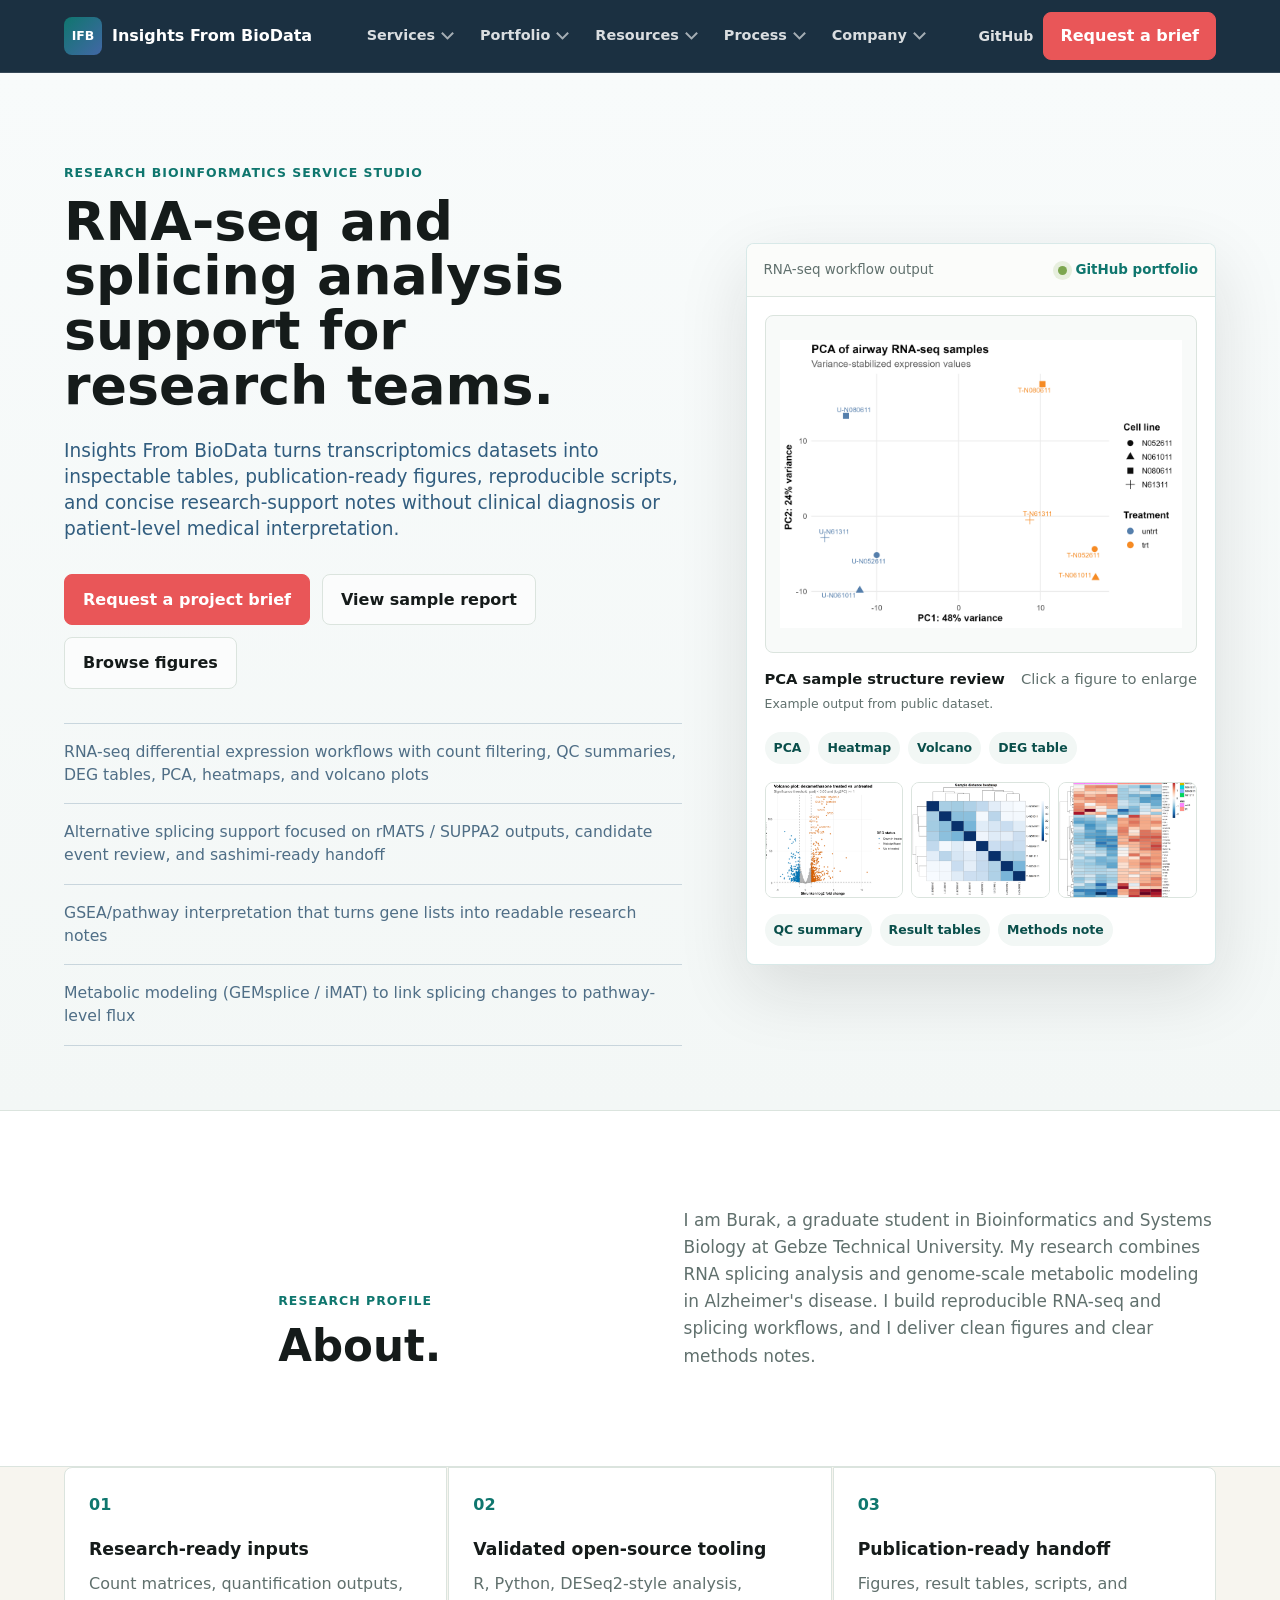
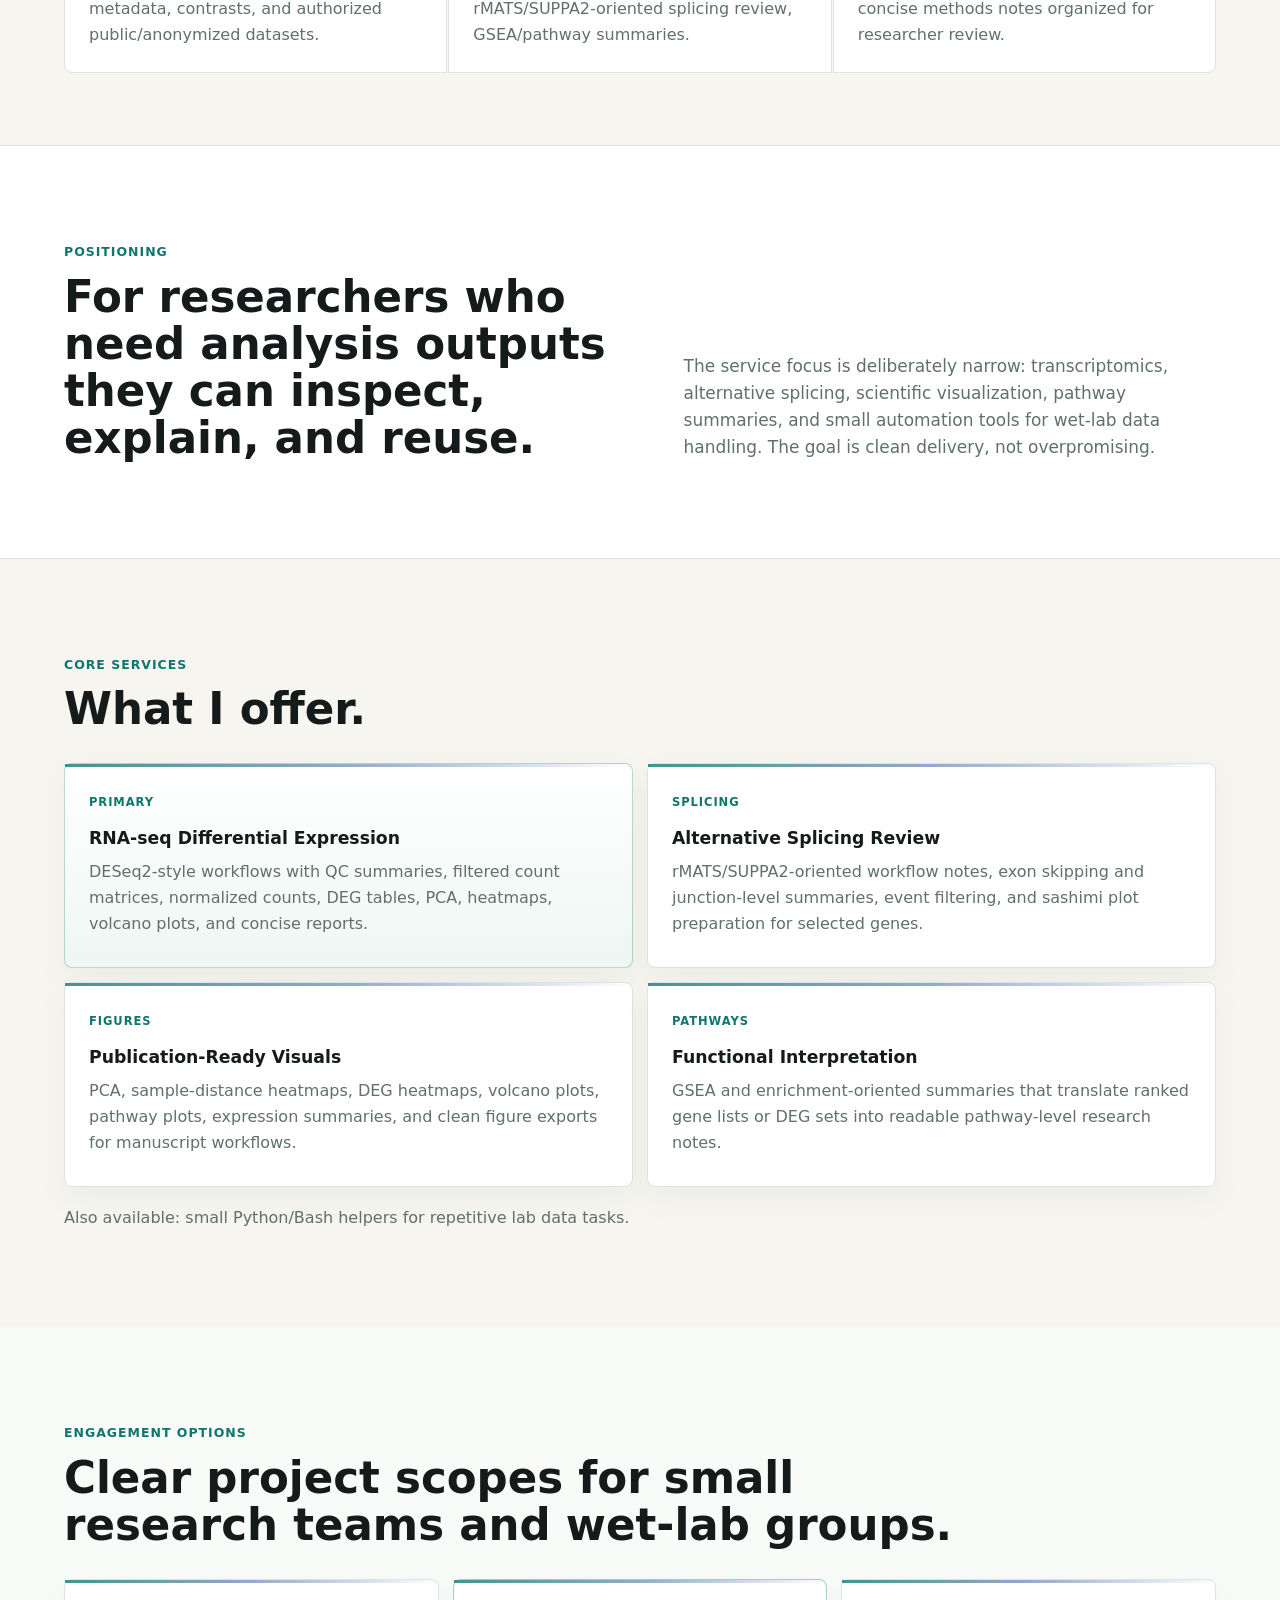
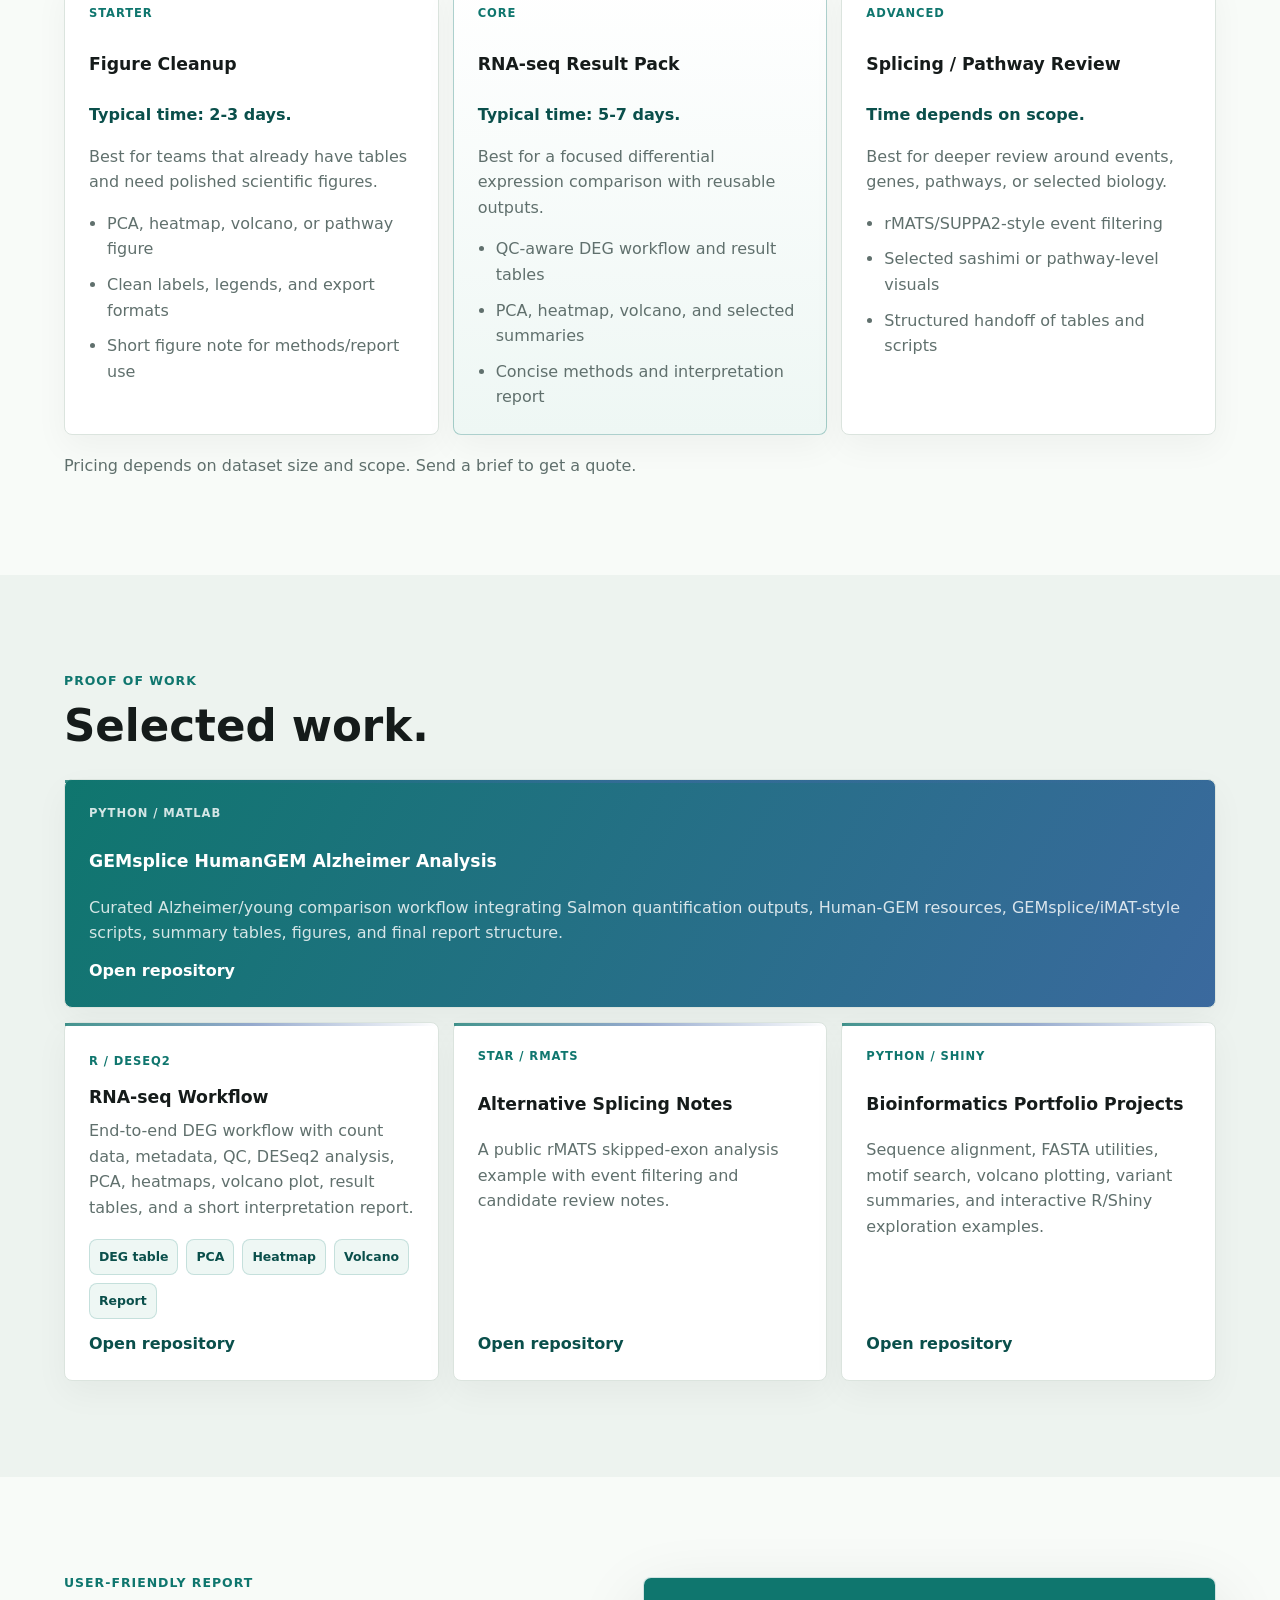
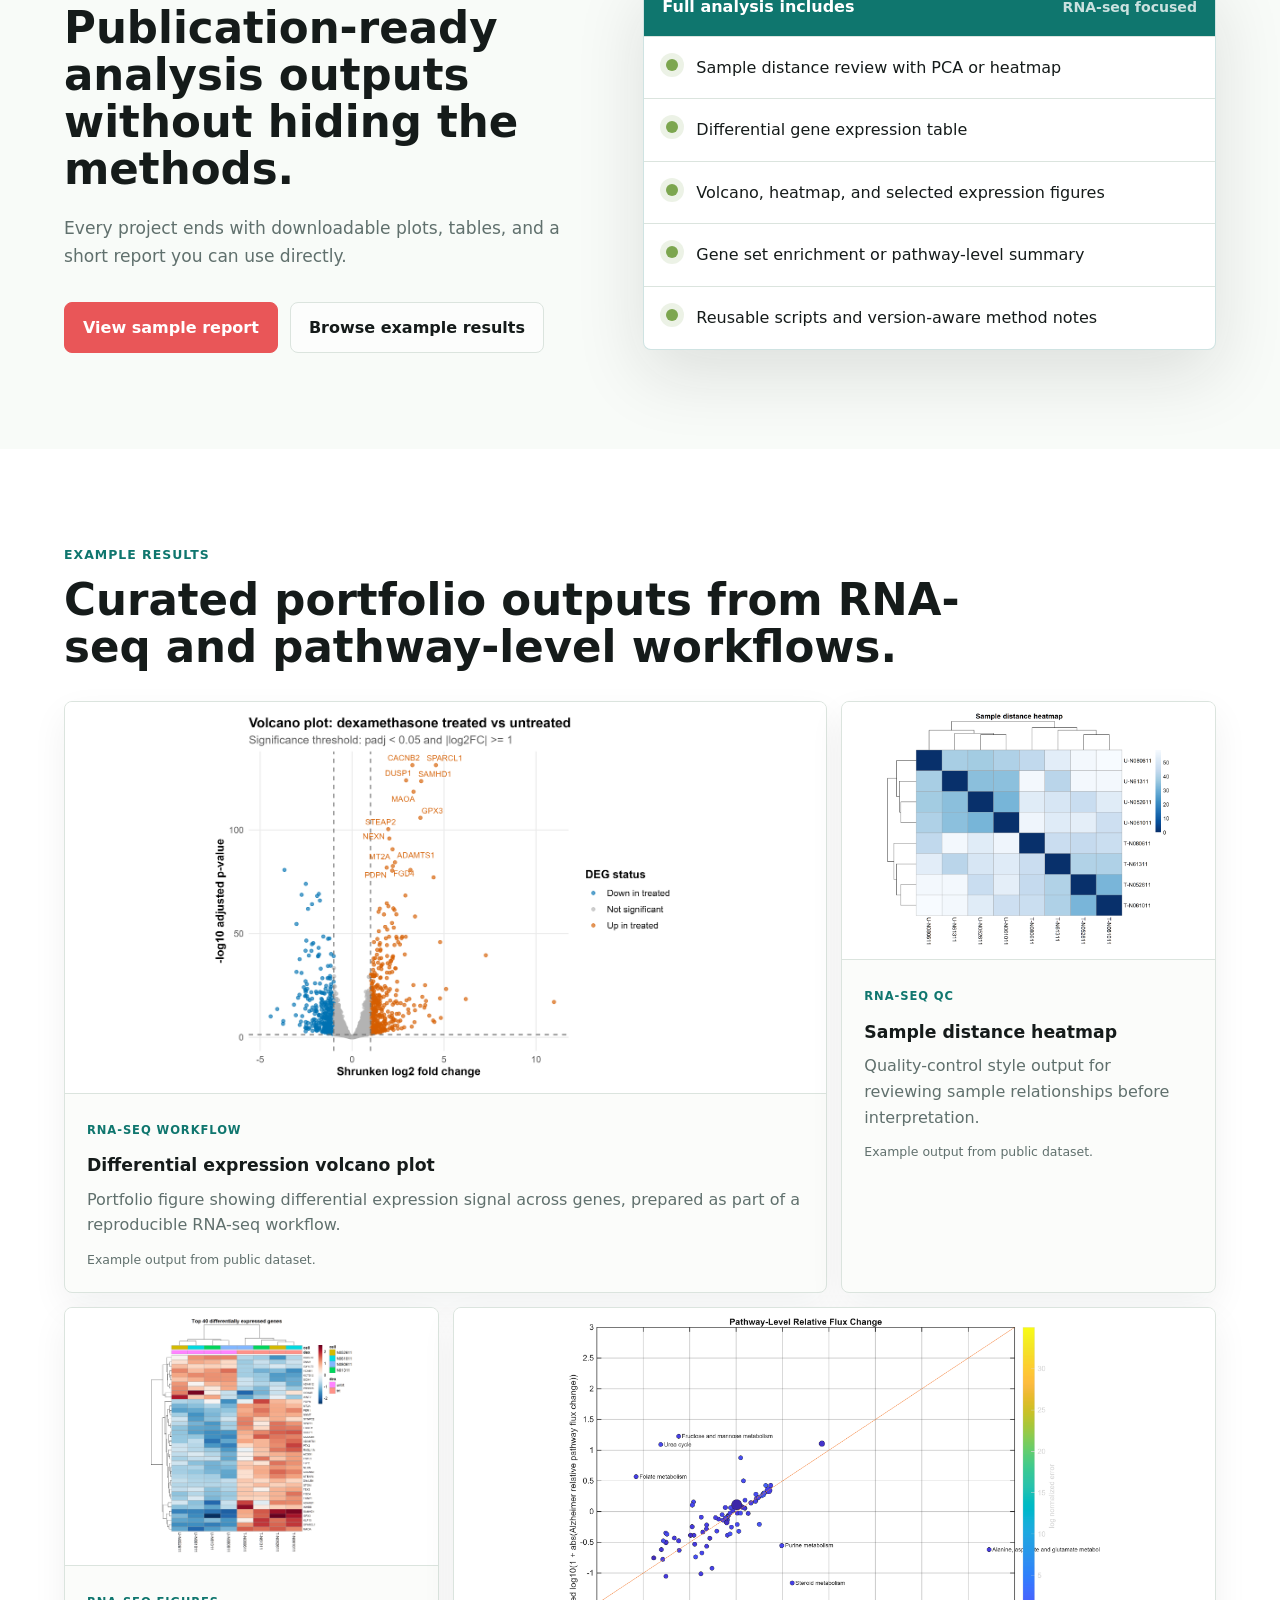
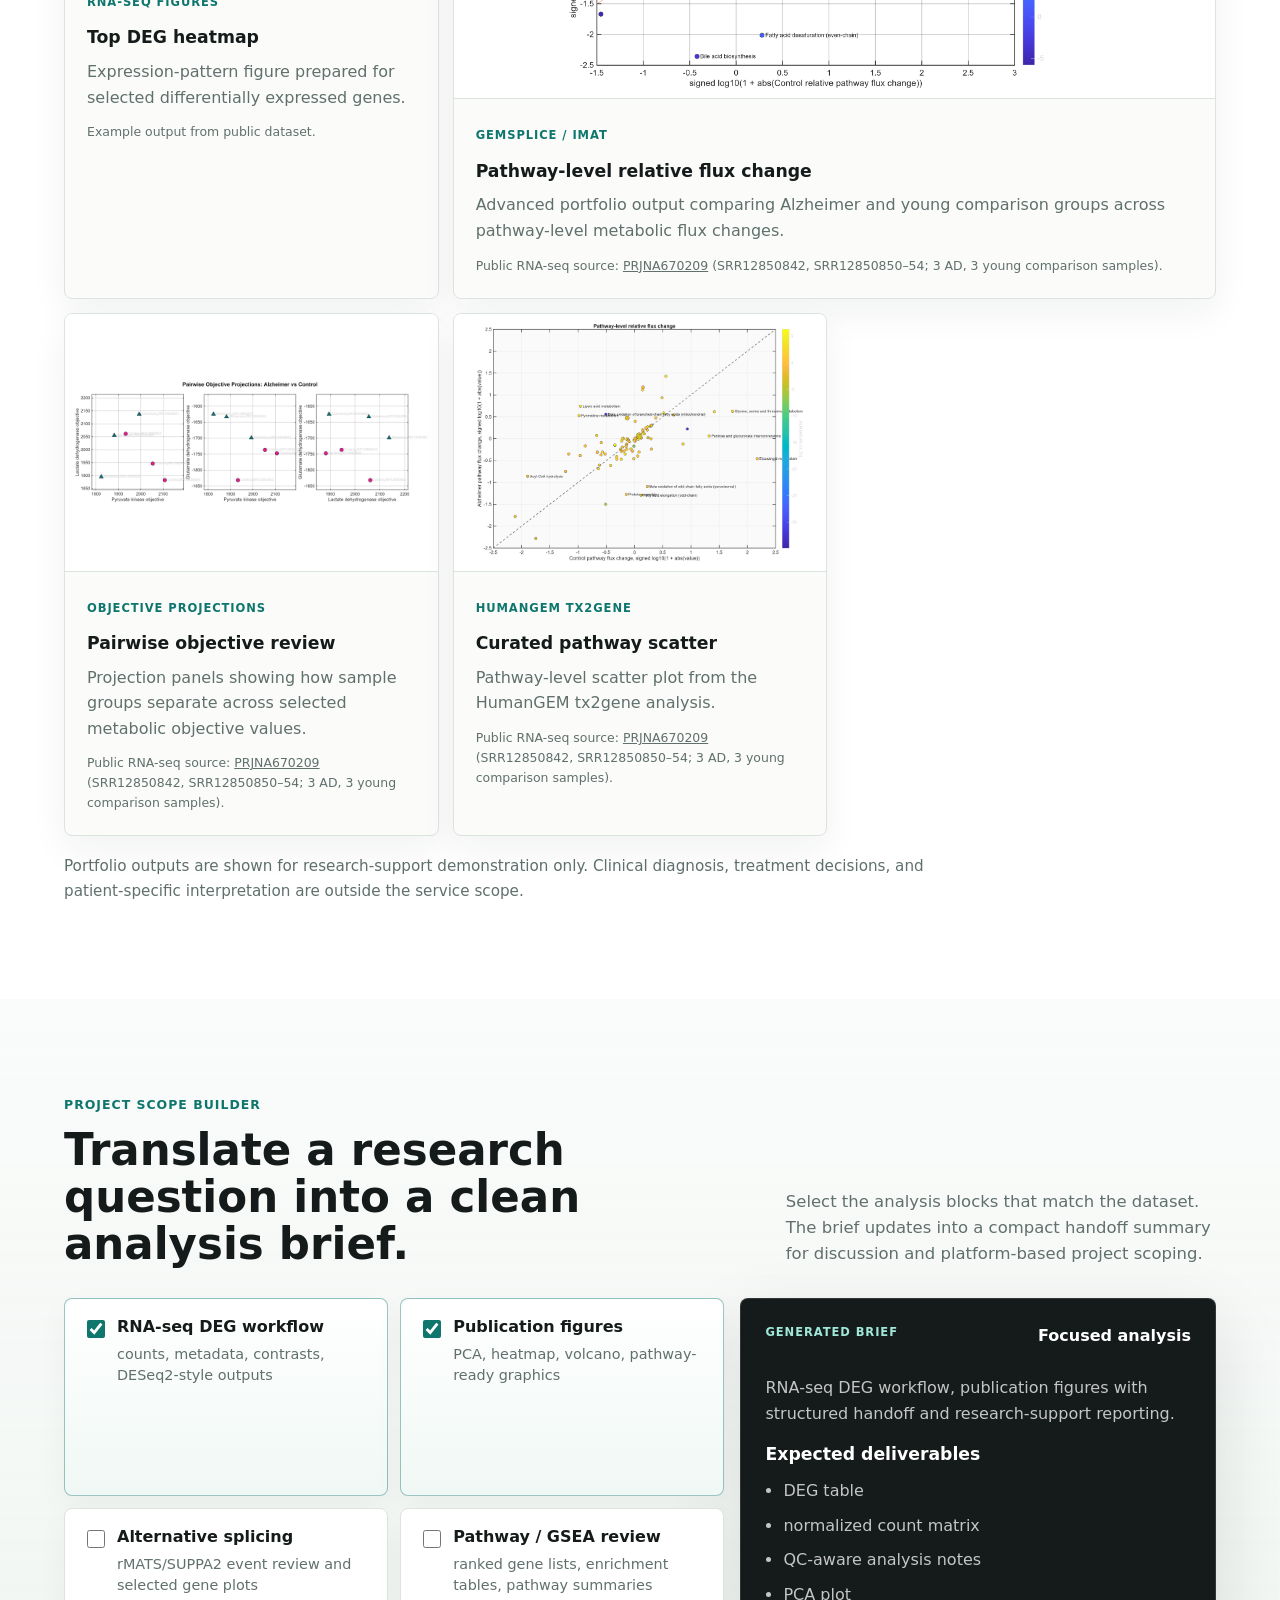
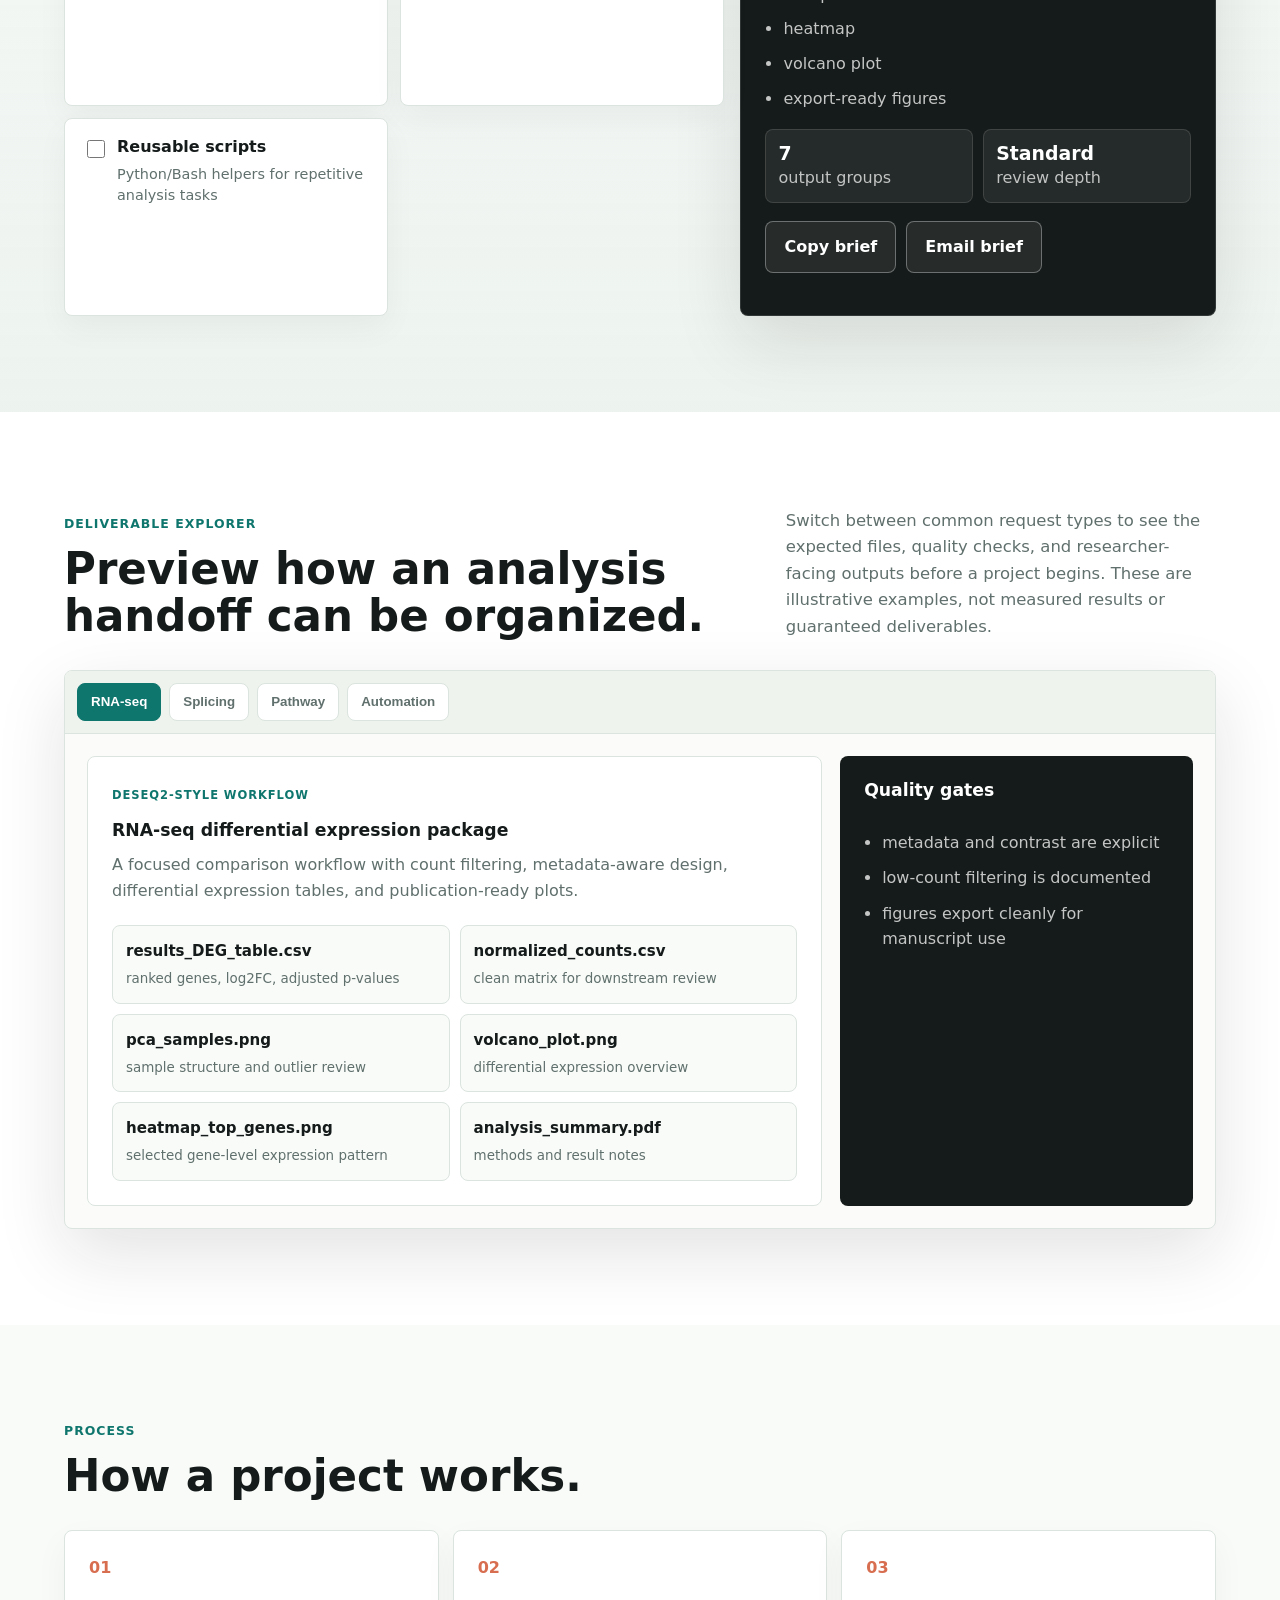
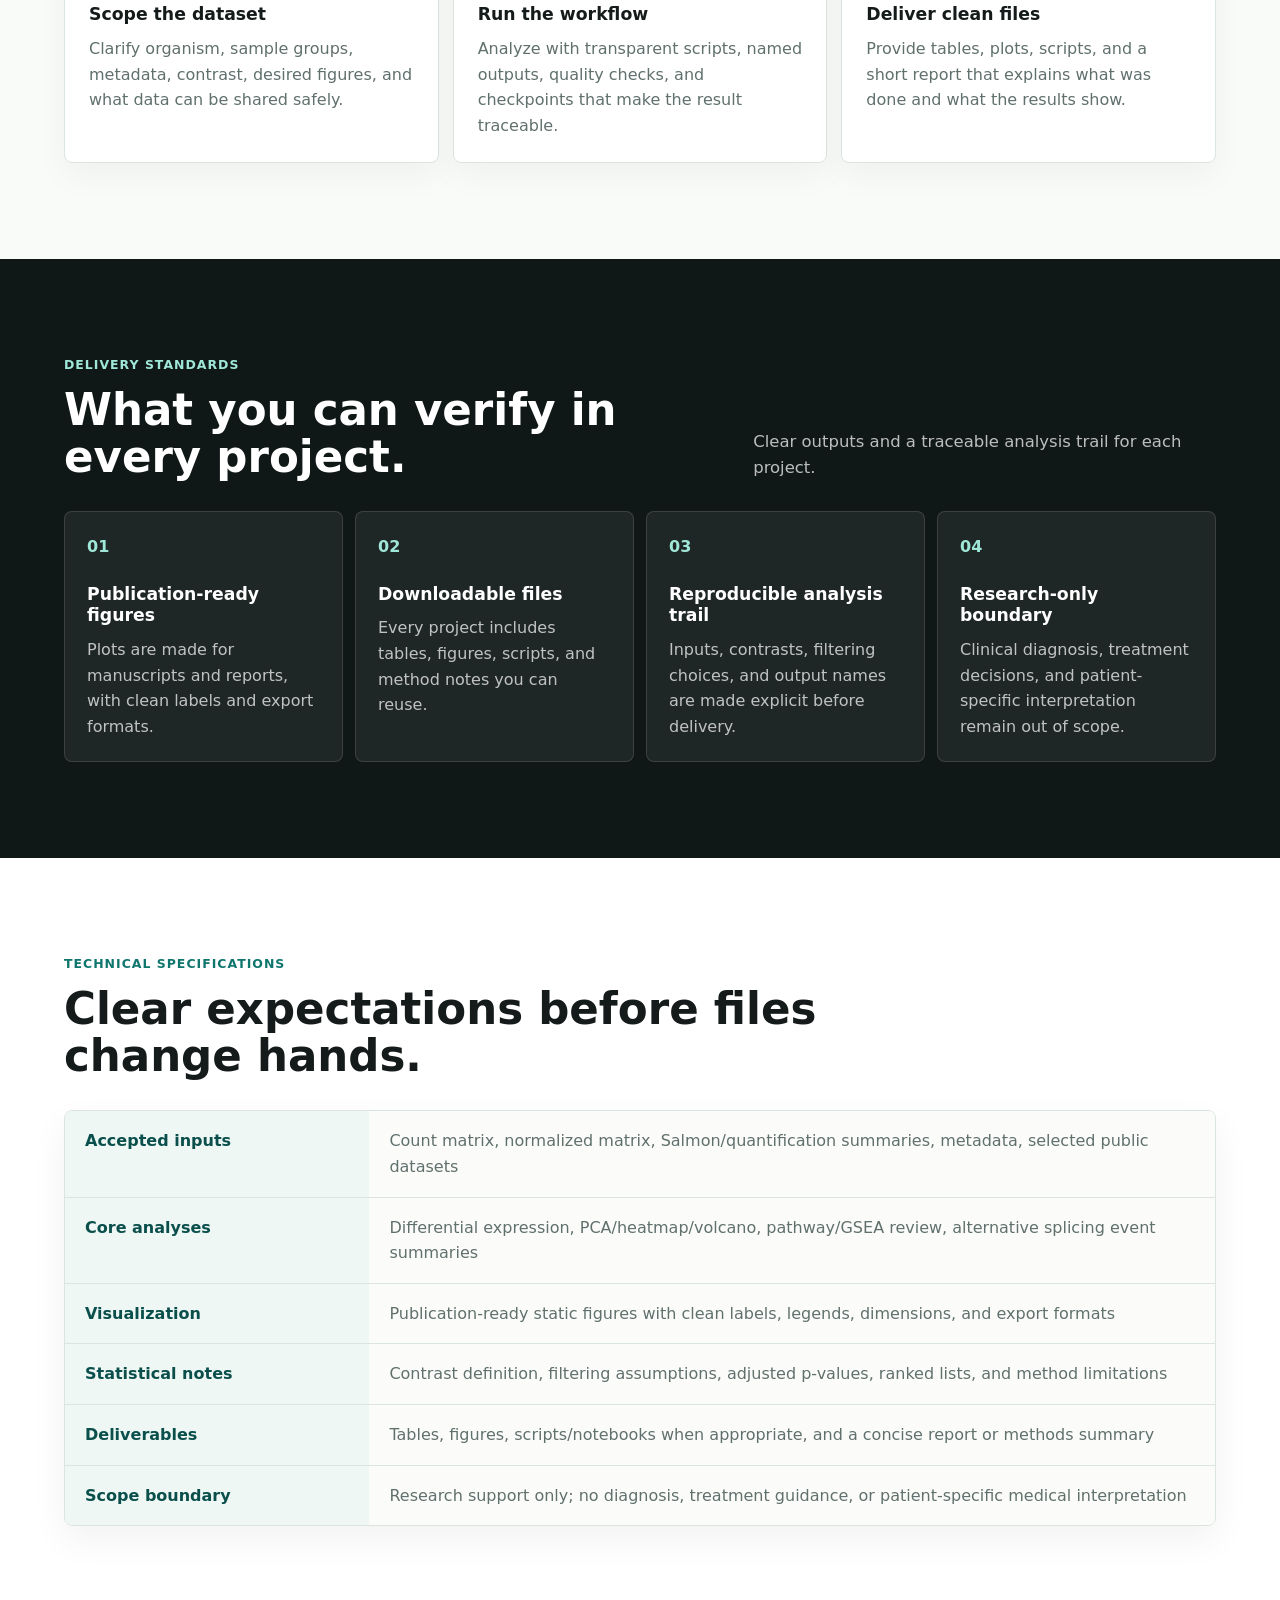
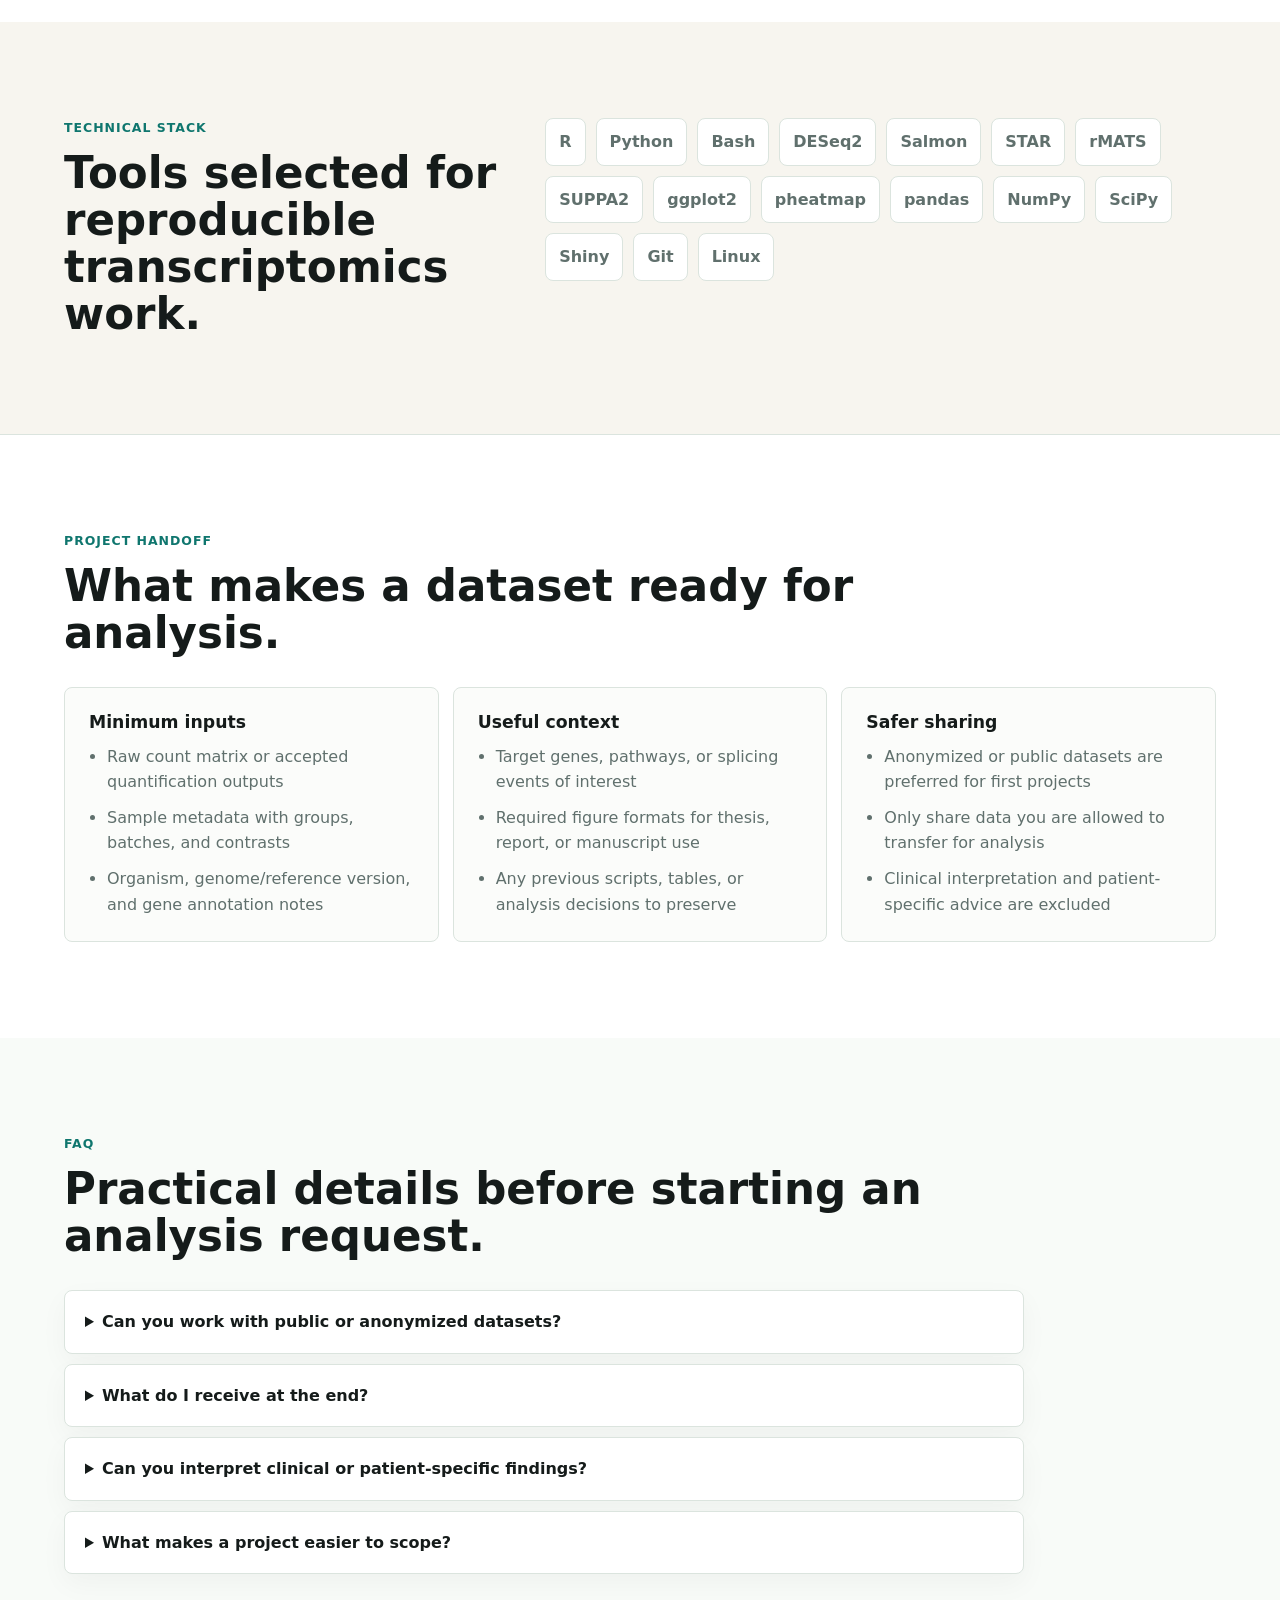
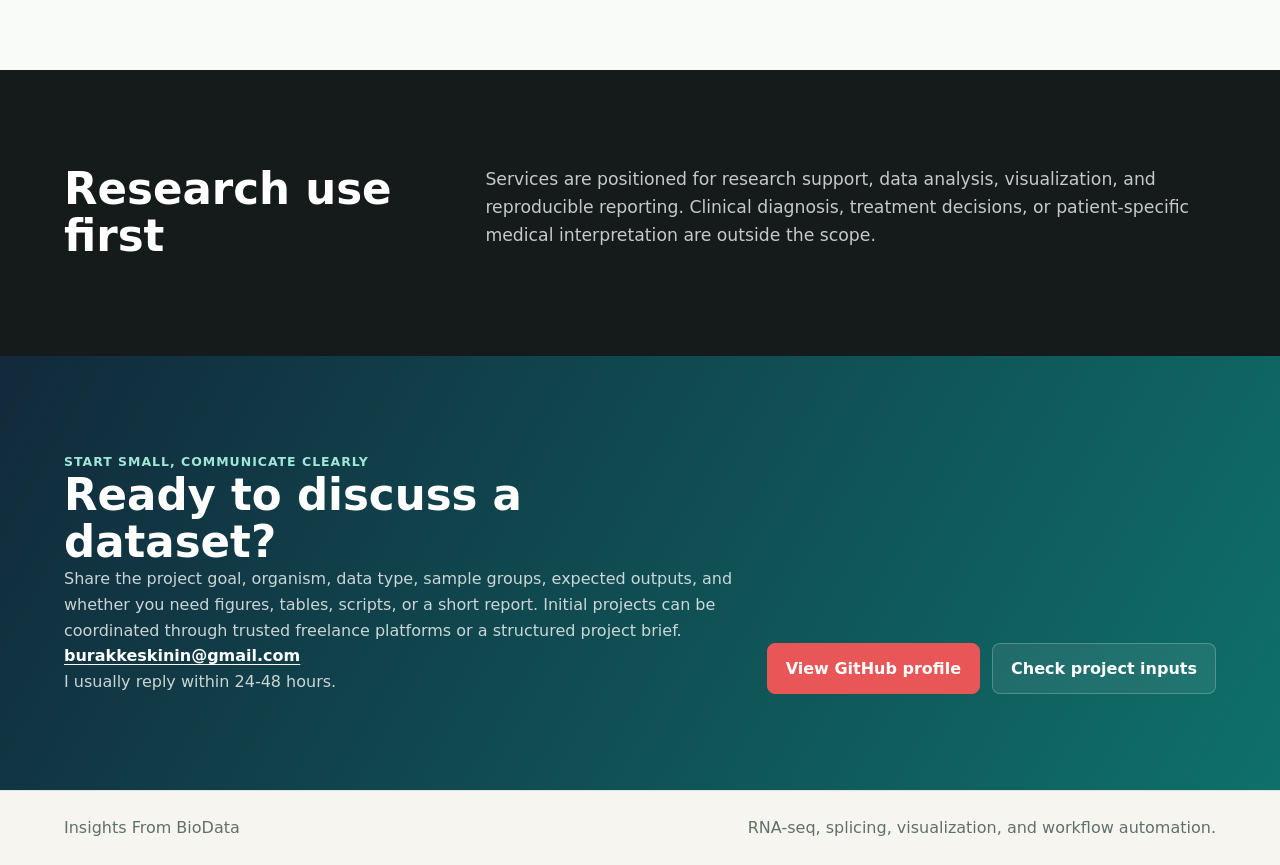
==== commit 501ab76d: "Tighten hero, align section layouts, and improve sharing metadata - Reduce hero heading size so the " ====
--- a/index.html
+++ b/index.html
@@ -4,9 +4,17 @@
   <meta charset="utf-8">
   <meta name="viewport" content="width=device-width, initial-scale=1">
   <meta name="description" content="Insights From BioData provides RNA-seq, alternative splicing, pathway analysis, publication-ready visualization, and reproducible bioinformatics workflow support.">
+  <link rel="canonical" href="https://bioinformatikci.github.io/insights-from-biodata/">
+  <meta property="og:type" content="website">
+  <meta property="og:url" content="https://bioinformatikci.github.io/insights-from-biodata/">
+  <meta property="og:title" content="Insights From BioData | RNA-seq &amp; Bioinformatics Workflows">
+  <meta property="og:description" content="RNA-seq, alternative splicing, pathway analysis, publication-ready figures, and reproducible bioinformatics workflow support for research teams.">
+  <meta property="og:image" content="https://bioinformatikci.github.io/insights-from-biodata/assets/rna-seq-pca.png">
+  <meta property="og:image:alt" content="PCA plot from an RNA-seq workflow">
+  <meta name="twitter:card" content="summary_large_image">
   <title>Insights From BioData | RNA-seq & Bioinformatics Workflows</title>
   <link rel="icon" href="assets/favicon.svg?v=20260831" type="image/svg+xml">
-  <link rel="stylesheet" href="styles.css?v=20261005">
+  <link rel="stylesheet" href="styles.css?v=20261005-2">
 </head>
 <body>
   <header class="site-header">
@@ -448,7 +456,7 @@
       <div class="results-grid">
         <article class="result-card main-result">
           <button class="result-image-button" type="button" data-image="assets/rna-seq-volcano.png" data-title="RNA-seq volcano plot">
-            <img src="assets/rna-seq-volcano.png" alt="Volcano plot from the RNA-seq workflow portfolio repository">
+            <img loading="lazy" decoding="async" src="assets/rna-seq-volcano.png" alt="Volcano plot from the RNA-seq workflow portfolio repository">
           </button>
           <div>
             <span class="card-tag">RNA-seq workflow</span>
@@ -459,7 +467,7 @@
         </article>
         <article class="result-card">
           <button class="result-image-button" type="button" data-image="assets/rna-seq-sample-distance-heatmap.png" data-title="Sample distance heatmap">
-            <img src="assets/rna-seq-sample-distance-heatmap.png" alt="Sample distance heatmap from the RNA-seq workflow portfolio repository">
+            <img loading="lazy" decoding="async" src="assets/rna-seq-sample-distance-heatmap.png" alt="Sample distance heatmap from the RNA-seq workflow portfolio repository">
           </button>
           <div>
             <span class="card-tag">RNA-seq QC</span>
@@ -470,7 +478,7 @@
         </article>
         <article class="result-card">
           <button class="result-image-button" type="button" data-image="assets/rna-seq-top-deg-heatmap.png" data-title="Top DEG heatmap">
-            <img src="assets/rna-seq-top-deg-heatmap.png" alt="Top differentially expressed gene heatmap from the RNA-seq workflow portfolio repository">
+            <img loading="lazy" decoding="async" src="assets/rna-seq-top-deg-heatmap.png" alt="Top differentially expressed gene heatmap from the RNA-seq workflow portfolio repository">
           </button>
           <div>
             <span class="card-tag">RNA-seq figures</span>
@@ -481,7 +489,7 @@
         </article>
         <article class="result-card main-result">
           <button class="result-image-button" type="button" data-image="assets/pathway-flux-imat-optimized.png" data-title="Pathway-level relative flux change">
-            <img src="assets/pathway-flux-imat-optimized.png" alt="Pathway-level relative flux change scatter plot from GEMsplice-iMAT HumanGEM analysis">
+            <img loading="lazy" decoding="async" src="assets/pathway-flux-imat-optimized.png" alt="Pathway-level relative flux change scatter plot from GEMsplice-iMAT HumanGEM analysis">
           </button>
           <div>
             <span class="card-tag">GEMsplice / iMAT</span>
@@ -492,7 +500,7 @@
         </article>
         <article class="result-card">
           <button class="result-image-button" type="button" data-image="assets/objective-projections-optimized.png" data-title="Pairwise objective review">
-            <img src="assets/objective-projections-optimized.png" alt="Pairwise objective projection plots comparing Alzheimer and young comparison samples">
+            <img loading="lazy" decoding="async" src="assets/objective-projections-optimized.png" alt="Pairwise objective projection plots comparing Alzheimer and young comparison samples">
           </button>
           <div>
             <span class="card-tag">Objective projections</span>
@@ -503,7 +511,7 @@
         </article>
         <article class="result-card">
           <button class="result-image-button" type="button" data-image="assets/pathway-flux-tx2gene-optimized.png" data-title="Curated pathway scatter">
-            <img src="assets/pathway-flux-tx2gene-optimized.png" alt="HumanGEM tx2gene pathway-level relative flux change scatter plot">
+            <img loading="lazy" decoding="async" src="assets/pathway-flux-tx2gene-optimized.png" alt="HumanGEM tx2gene pathway-level relative flux change scatter plot">
           </button>
           <div>
             <span class="card-tag">HumanGEM tx2gene</span>
--- a/styles.css
+++ b/styles.css
@@ -404,8 +404,8 @@
 h1 {
   max-width: 980px;
   margin: 0;
-  font-size: clamp(2.45rem, 5.6vw, 5.3rem);
-  line-height: 0.97;
+  font-size: clamp(2.3rem, 4.2vw, 4.1rem);
+  line-height: 1.02;
   letter-spacing: 0;
 }
 
@@ -451,8 +451,10 @@
   padding: 12px 18px;
   border: 1px solid var(--line);
   border-radius: 8px;
+  font: inherit;
   font-weight: 740;
   text-decoration: none;
+  cursor: pointer;
   transition: transform 160ms ease, border-color 160ms ease, background 160ms ease, color 160ms ease;
 }
 
@@ -853,8 +855,11 @@
 }
 
 .section-heading {
+  margin-bottom: 30px;
+}
+
+.section-heading h2 {
   max-width: 900px;
-  margin-bottom: 30px;
 }
 
 .intro-band {
@@ -1191,6 +1196,12 @@
   width: fit-content;
 }
 
+.brief-card .button.secondary {
+  color: #fff;
+  background: rgba(255, 255, 255, 0.08);
+  border-color: rgba(255, 255, 255, 0.32);
+}
+
 .brief-actions {
   display: flex;
   flex-wrap: wrap;
@@ -1345,12 +1356,11 @@
 .work-card {
   display: flex;
   flex-direction: column;
-  justify-content: space-between;
-  gap: 20px;
+  gap: 12px;
 }
 
 .work-card.wide {
-  grid-column: span 2;
+  grid-column: 1 / -1;
   background:
     linear-gradient(120deg, rgba(15, 118, 110, 0.92), rgba(66, 103, 166, 0.86)),
     var(--teal);
@@ -1387,6 +1397,7 @@
 
 .work-card a {
   width: fit-content;
+  margin-top: auto;
   color: var(--teal-dark);
   font-weight: 780;
   text-decoration: none;
@@ -1565,7 +1576,7 @@
   grid-template-columns: repeat(3, minmax(0, 1fr));
   gap: 14px;
   padding: 0;
-  margin: 0;
+  margin-block: 0;
   list-style: none;
 }
 
@@ -1632,6 +1643,9 @@
 .faq-list {
   display: grid;
   gap: 10px;
+}
+
+.faq-list details {
   max-width: 960px;
 }
 
@@ -1850,6 +1864,10 @@
   }
 
   .work-card.wide {
+    grid-column: span 2;
+  }
+
+  .work-card:last-child {
     grid-column: span 2;
   }
 
@@ -1895,7 +1913,8 @@
     display: grid;
   }
 
-  .work-card.wide {
+  .work-card.wide,
+  .work-card:last-child {
     grid-column: span 1;
   }
 
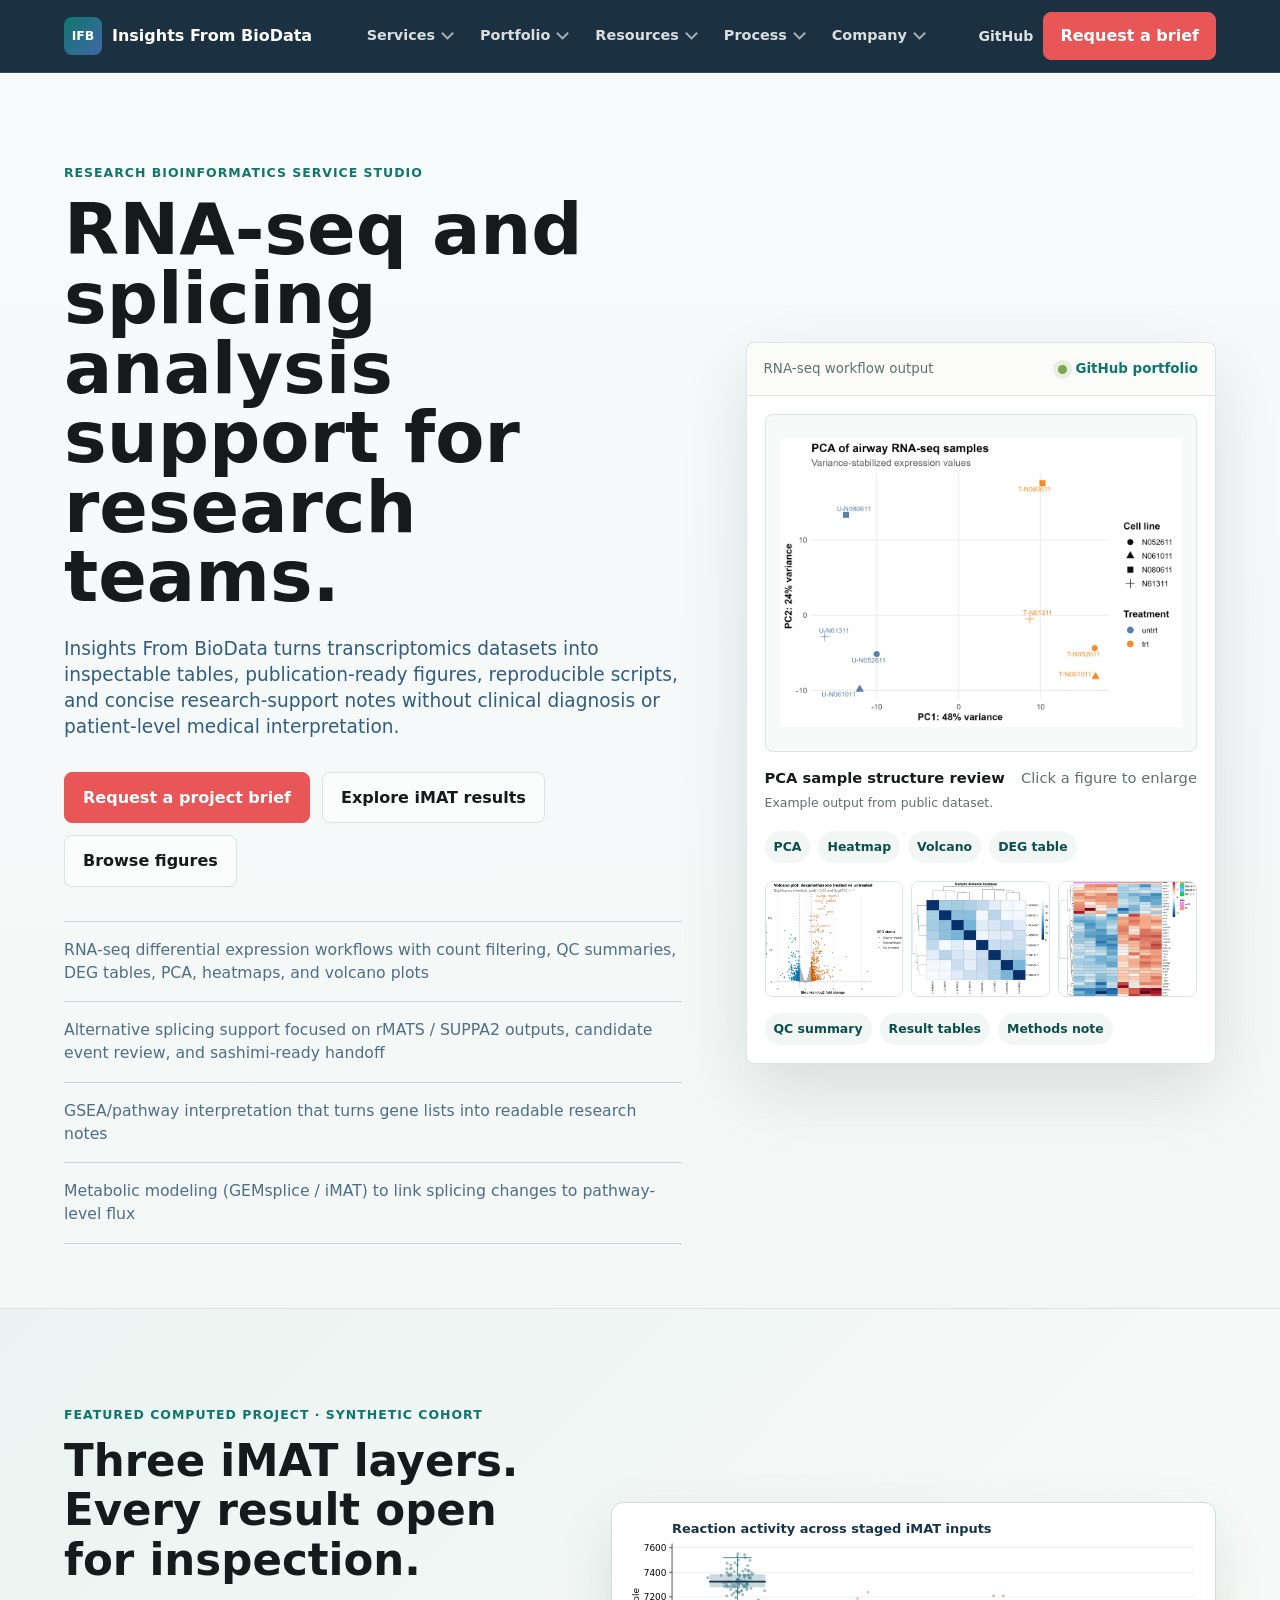
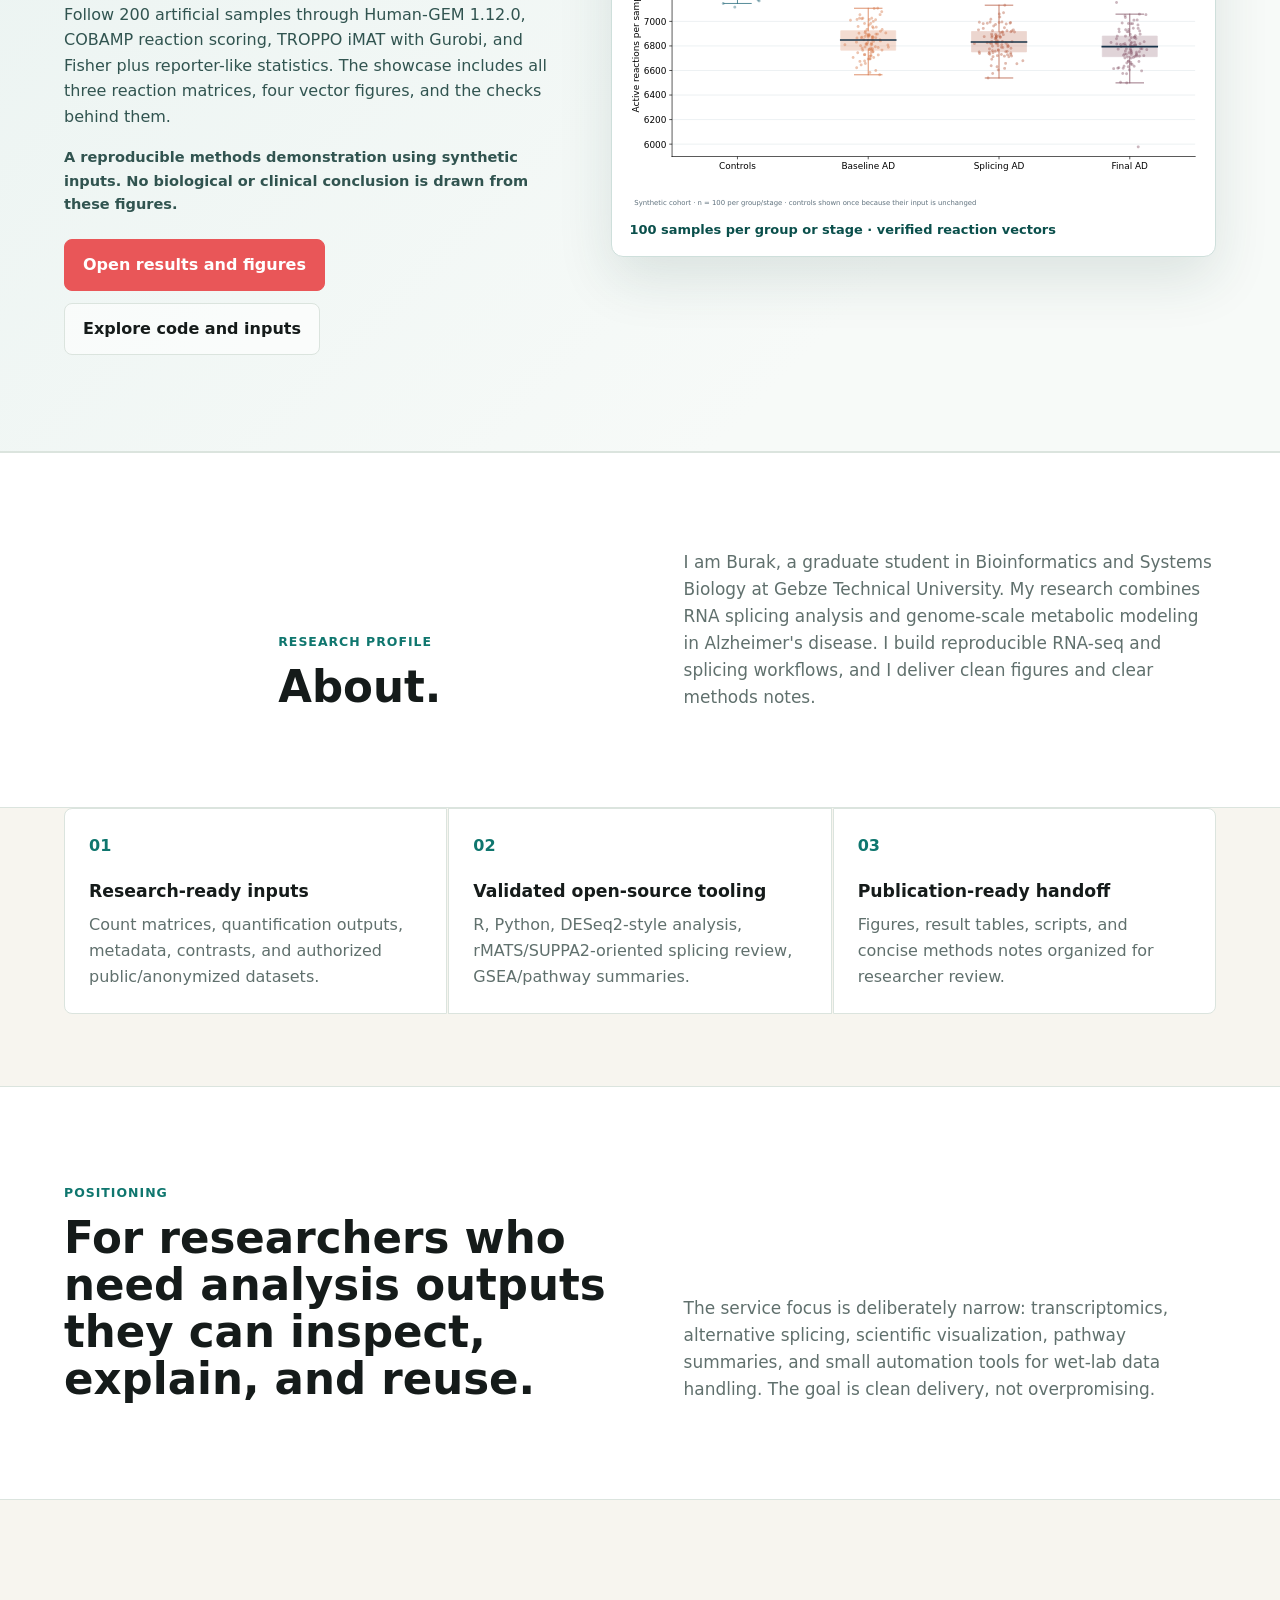
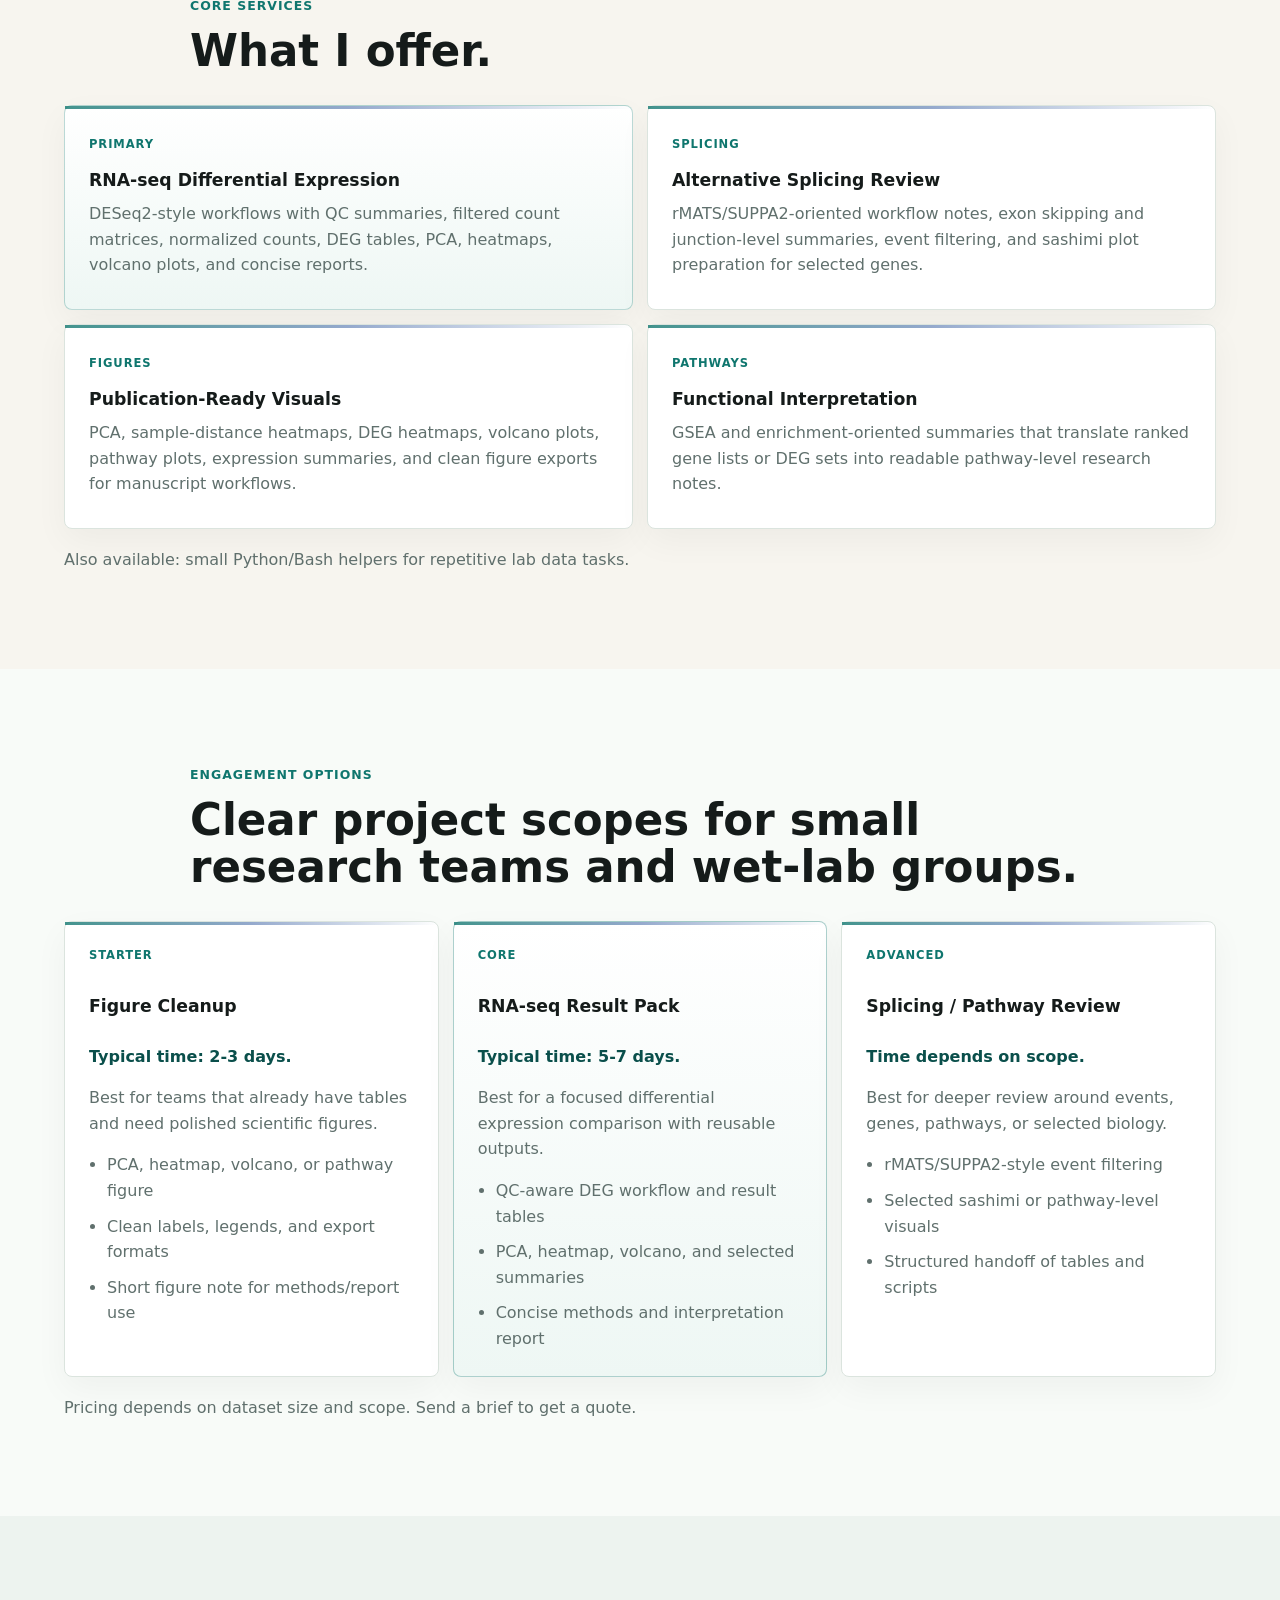
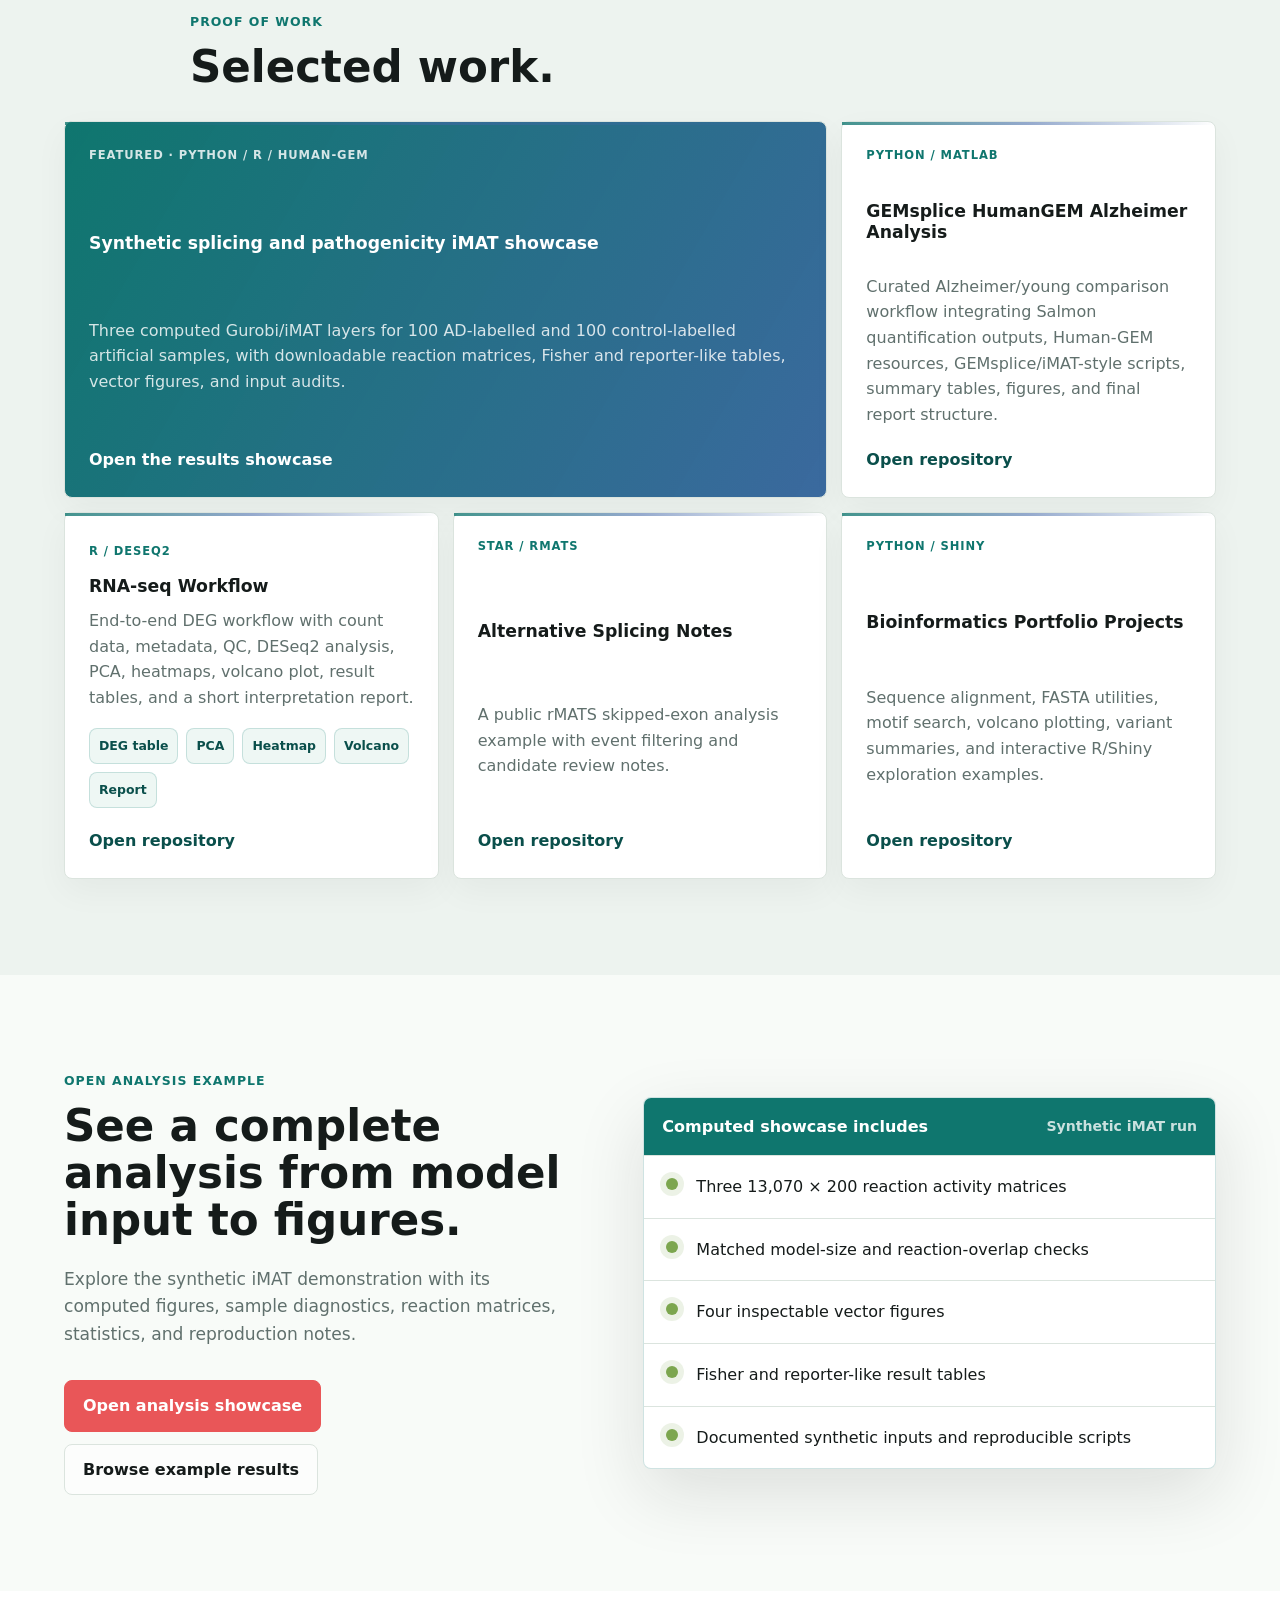
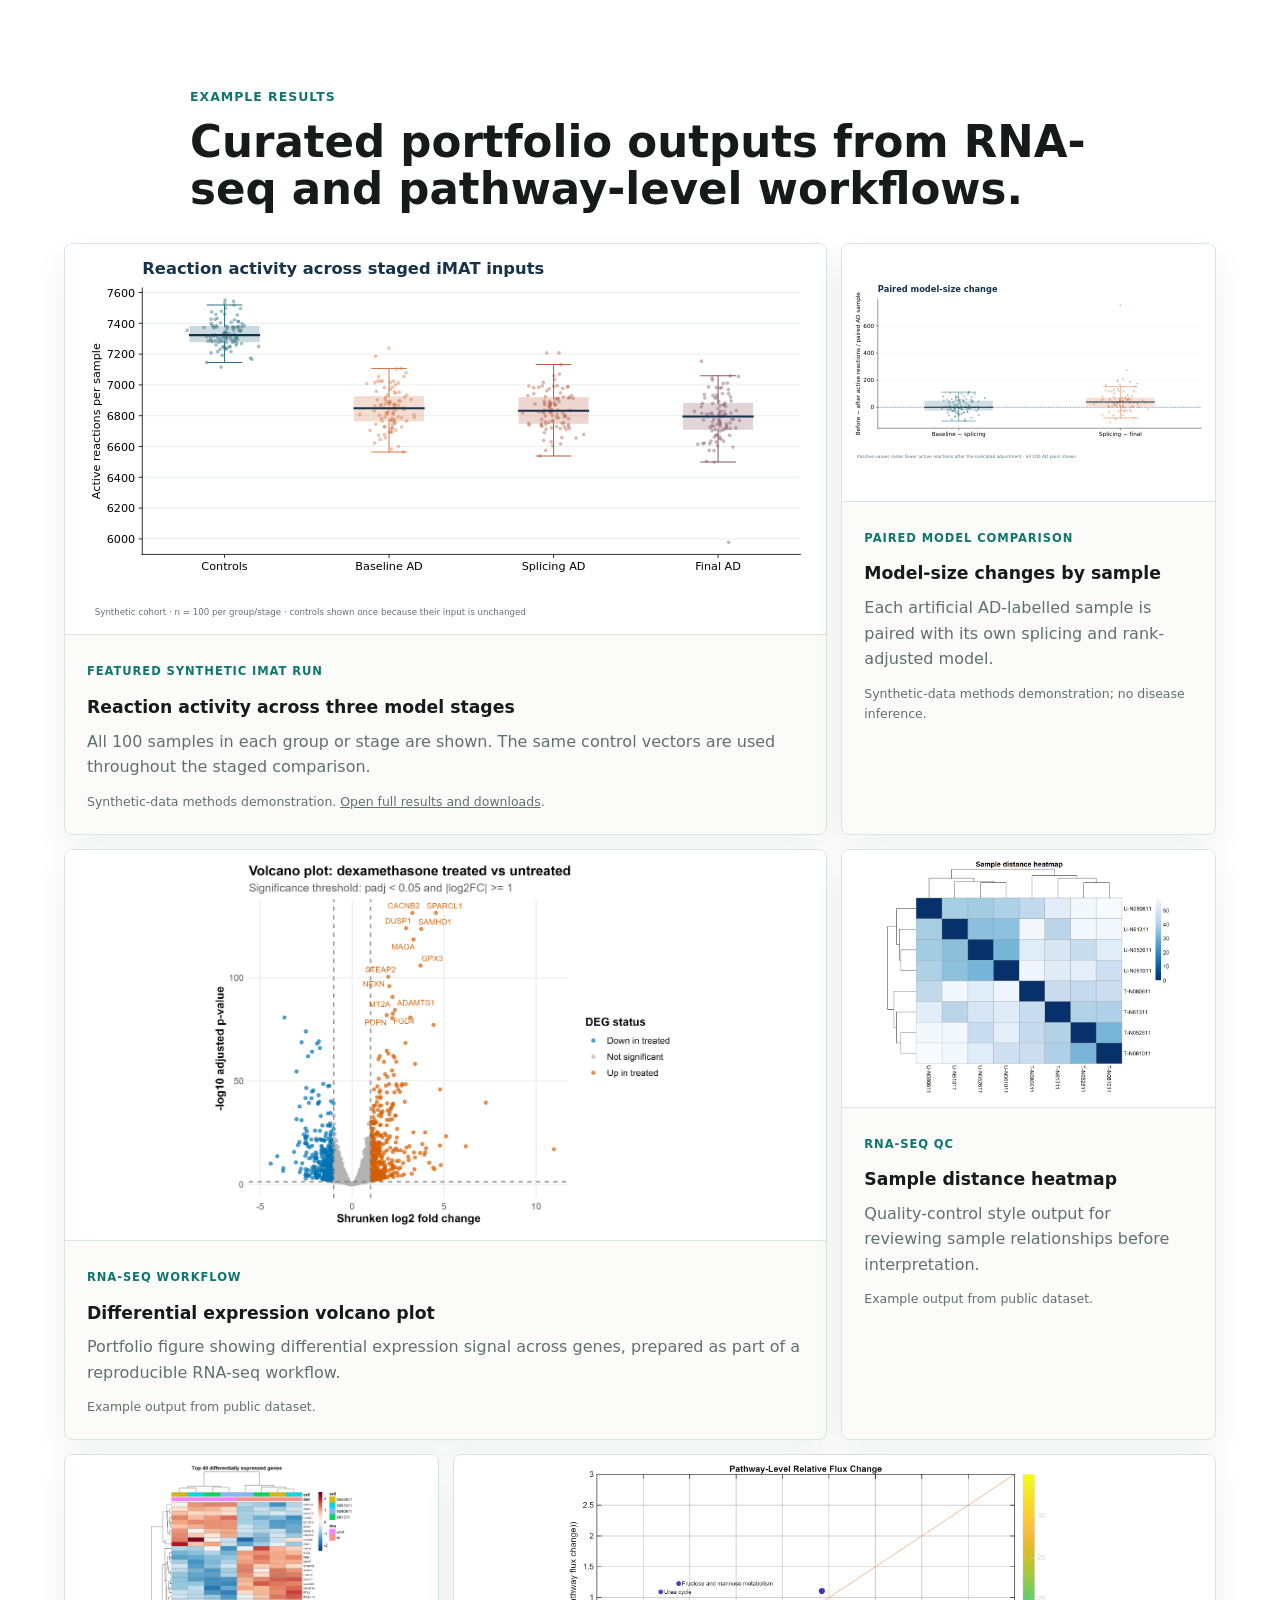
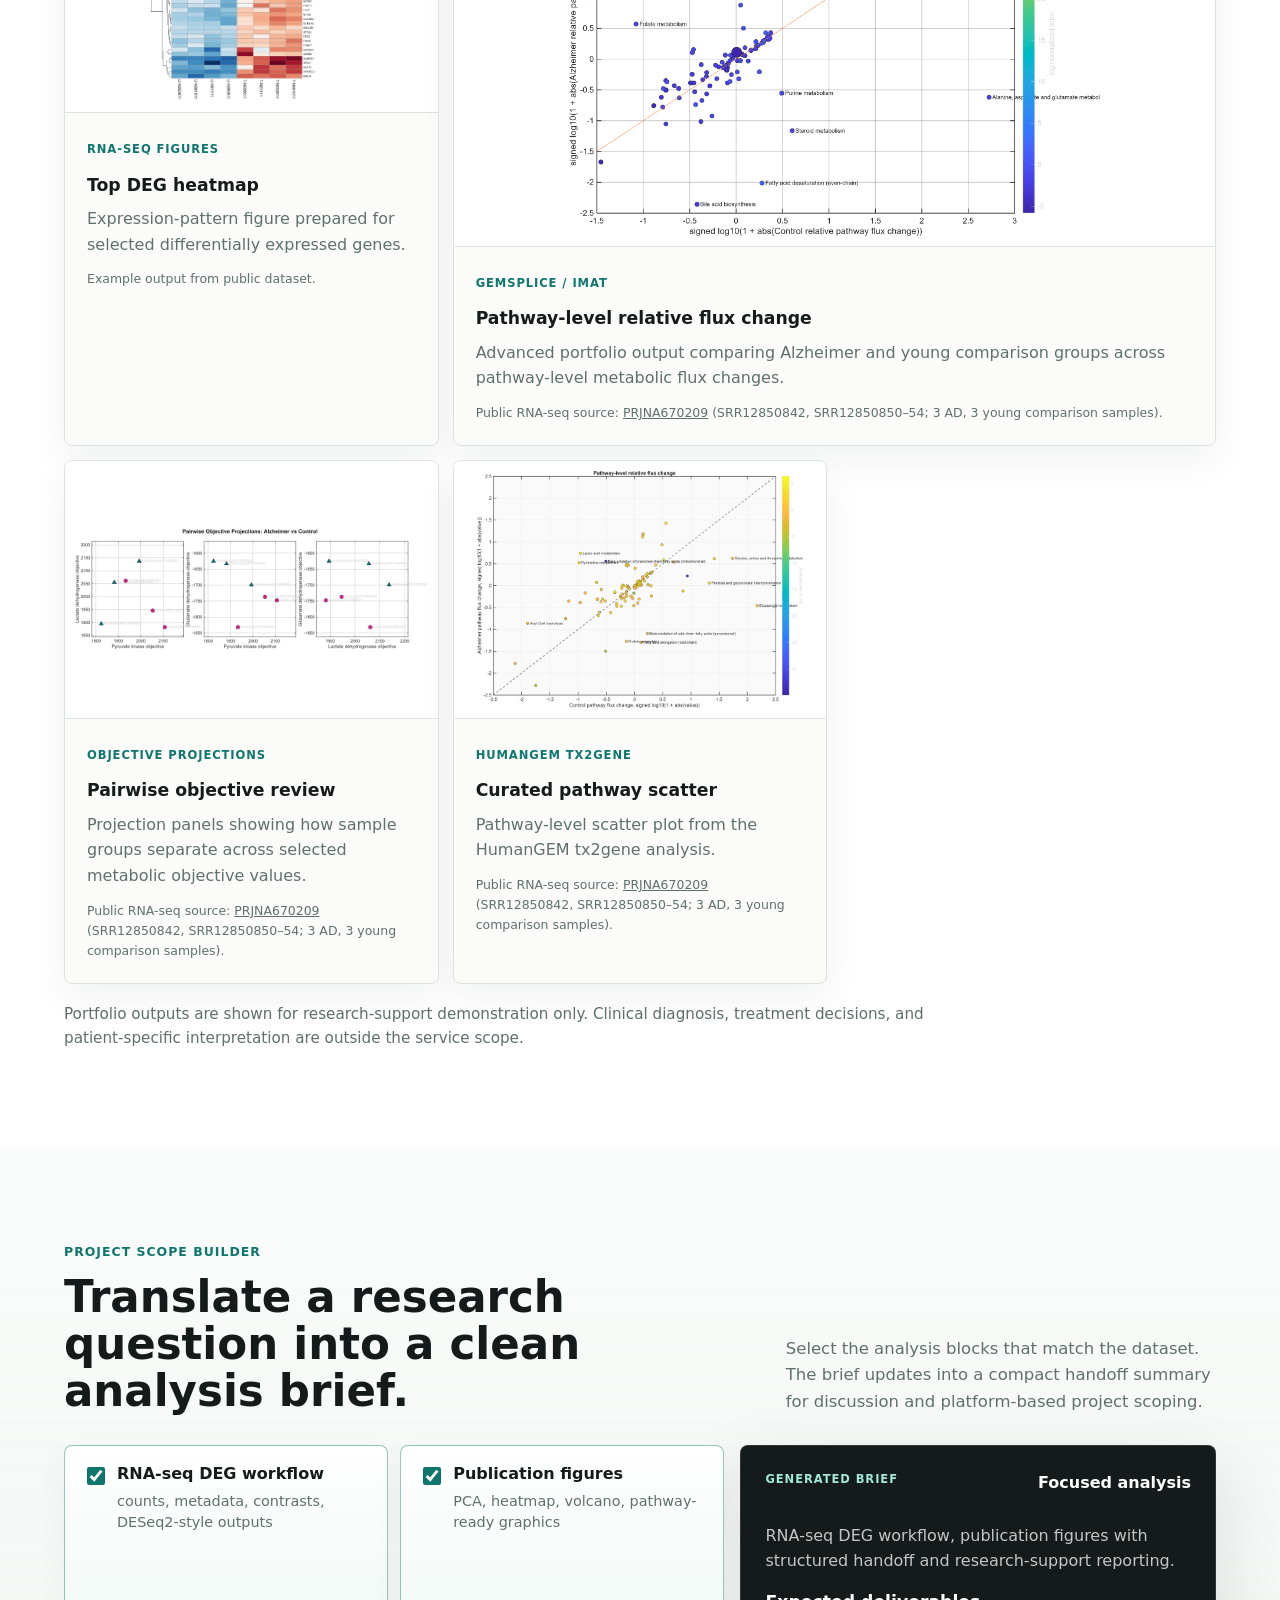
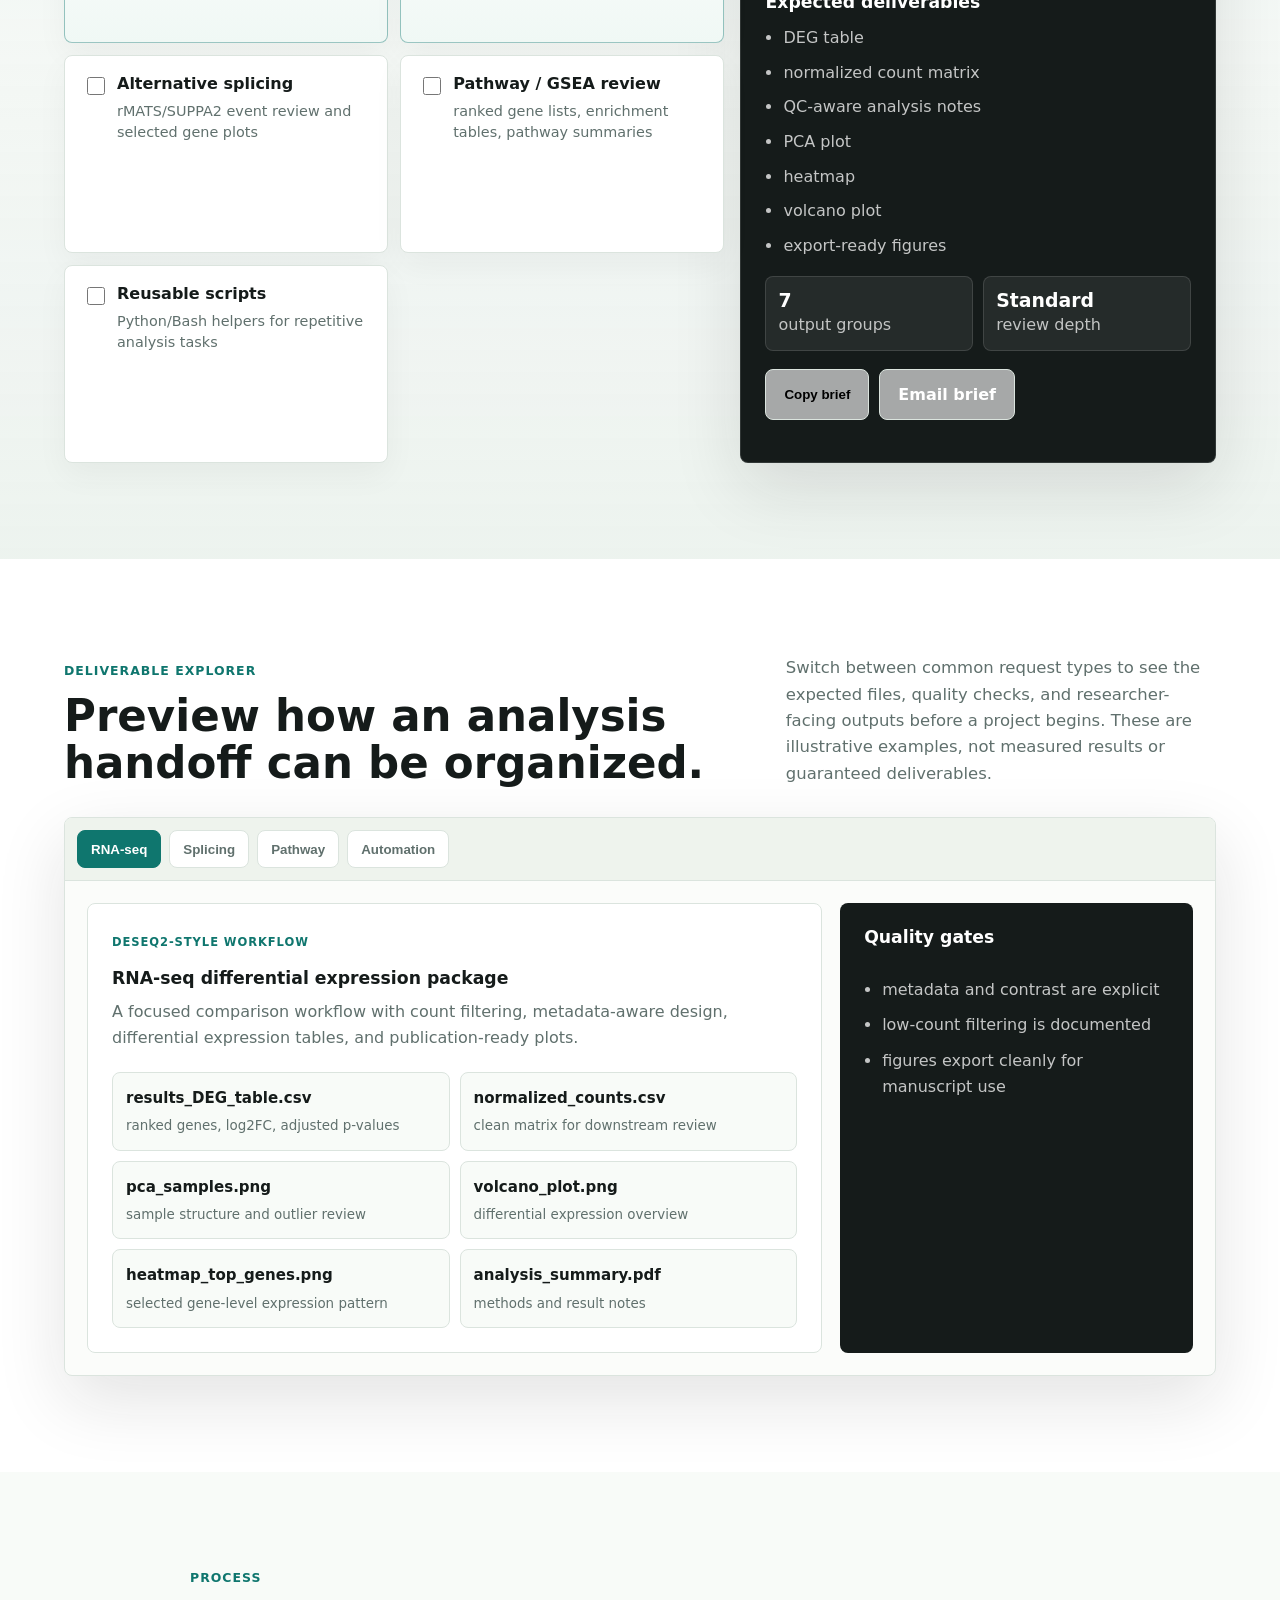
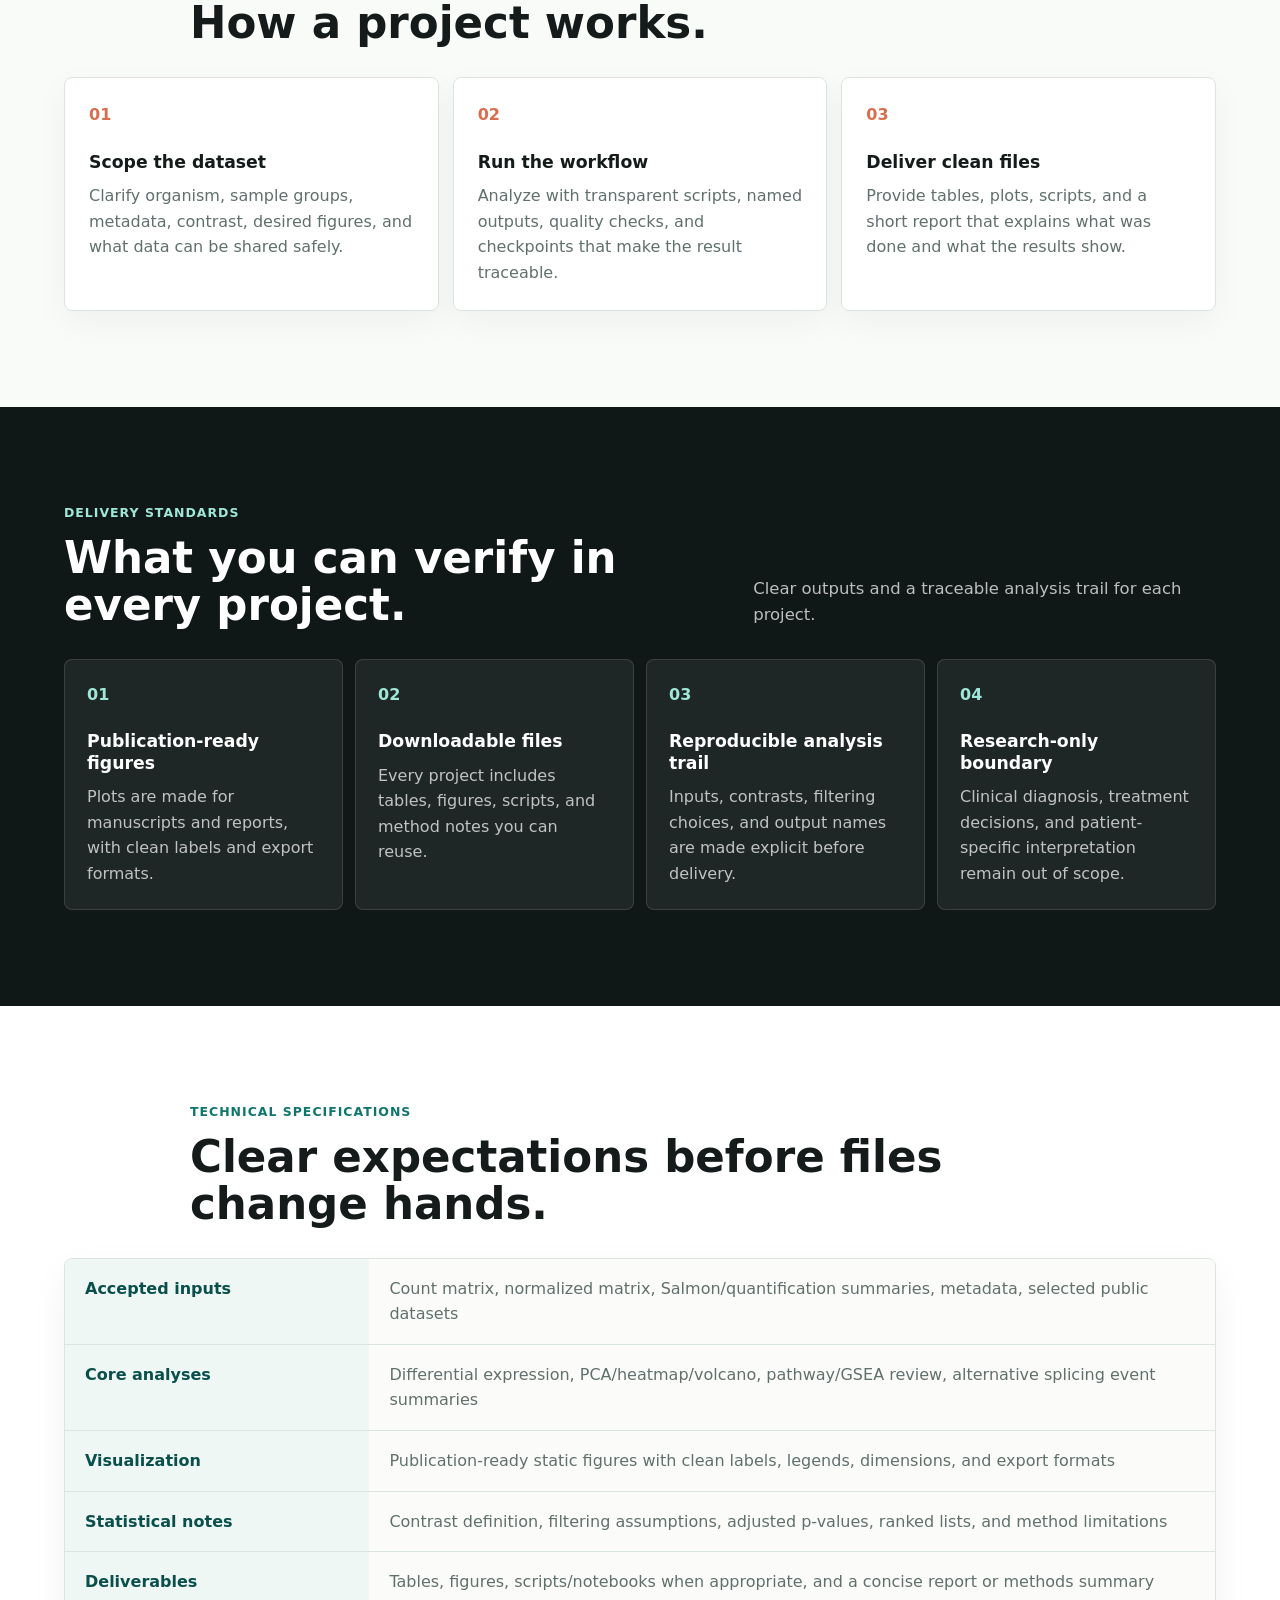
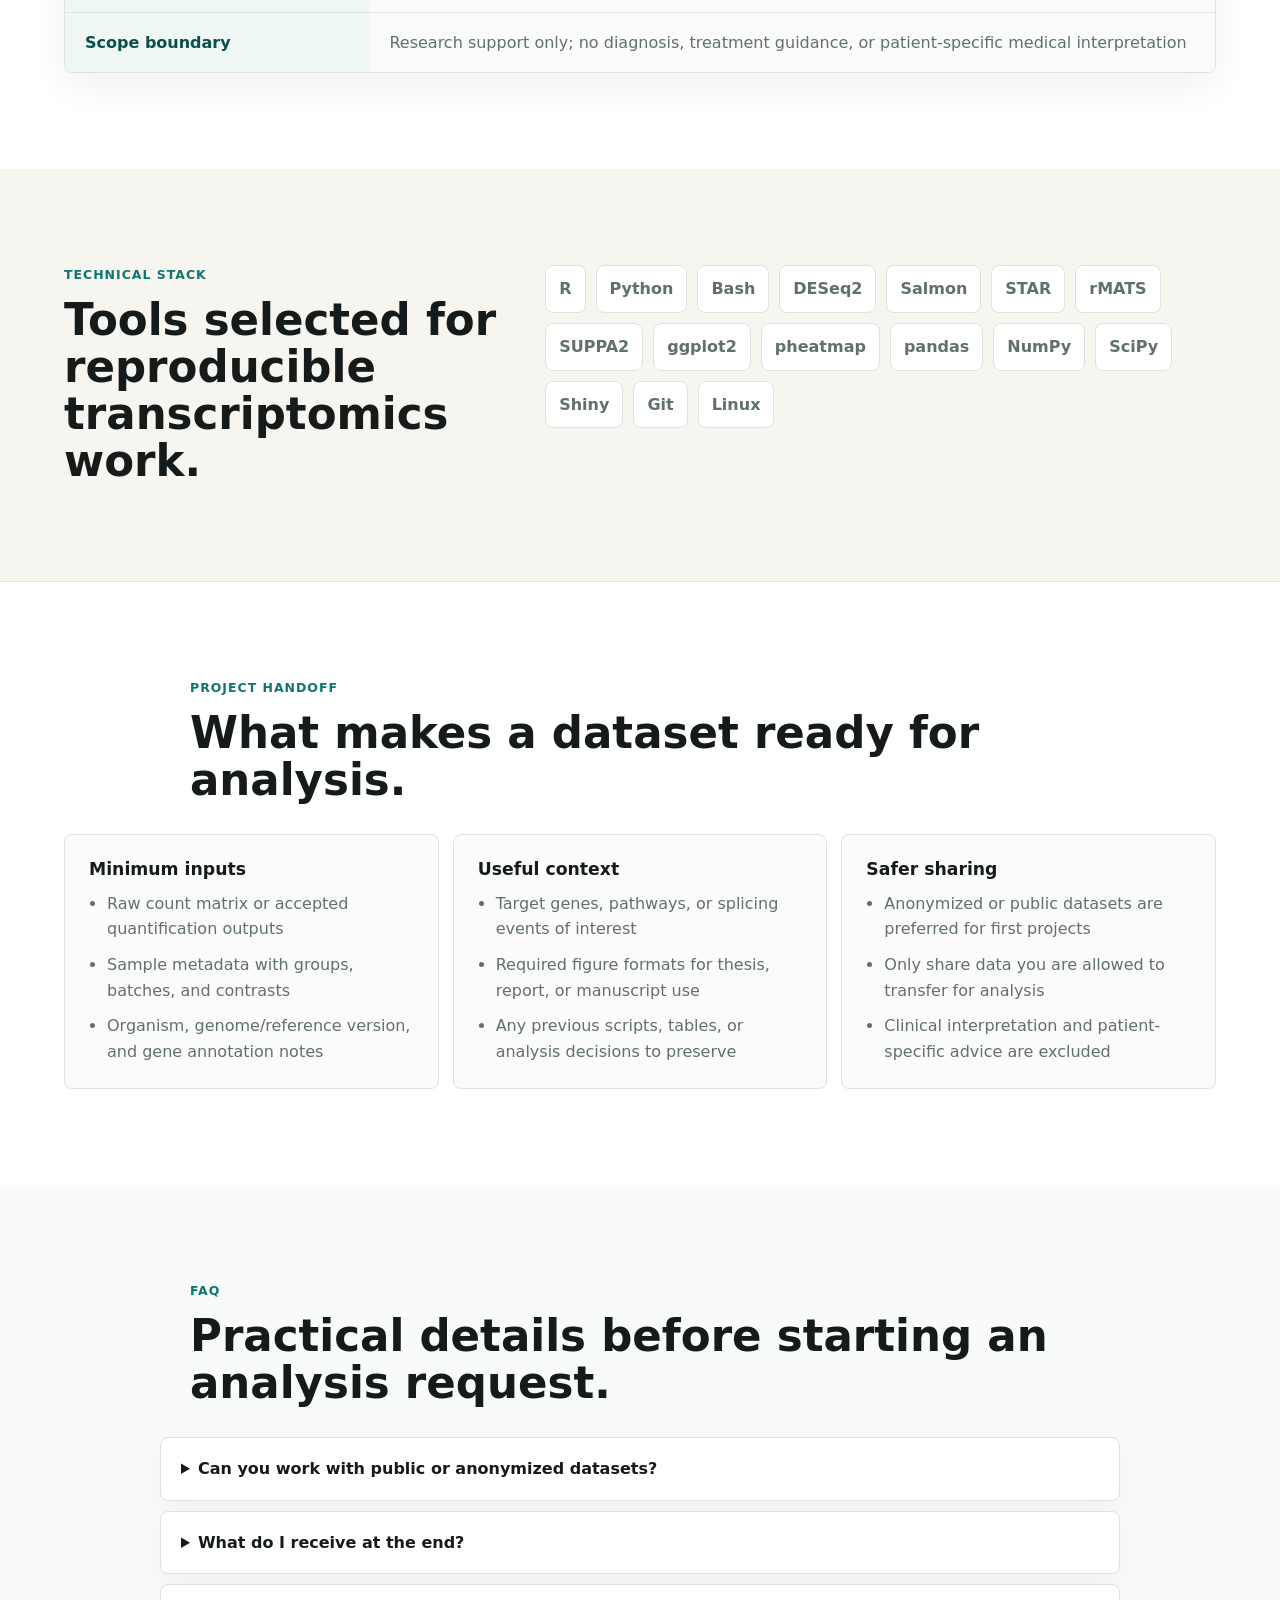
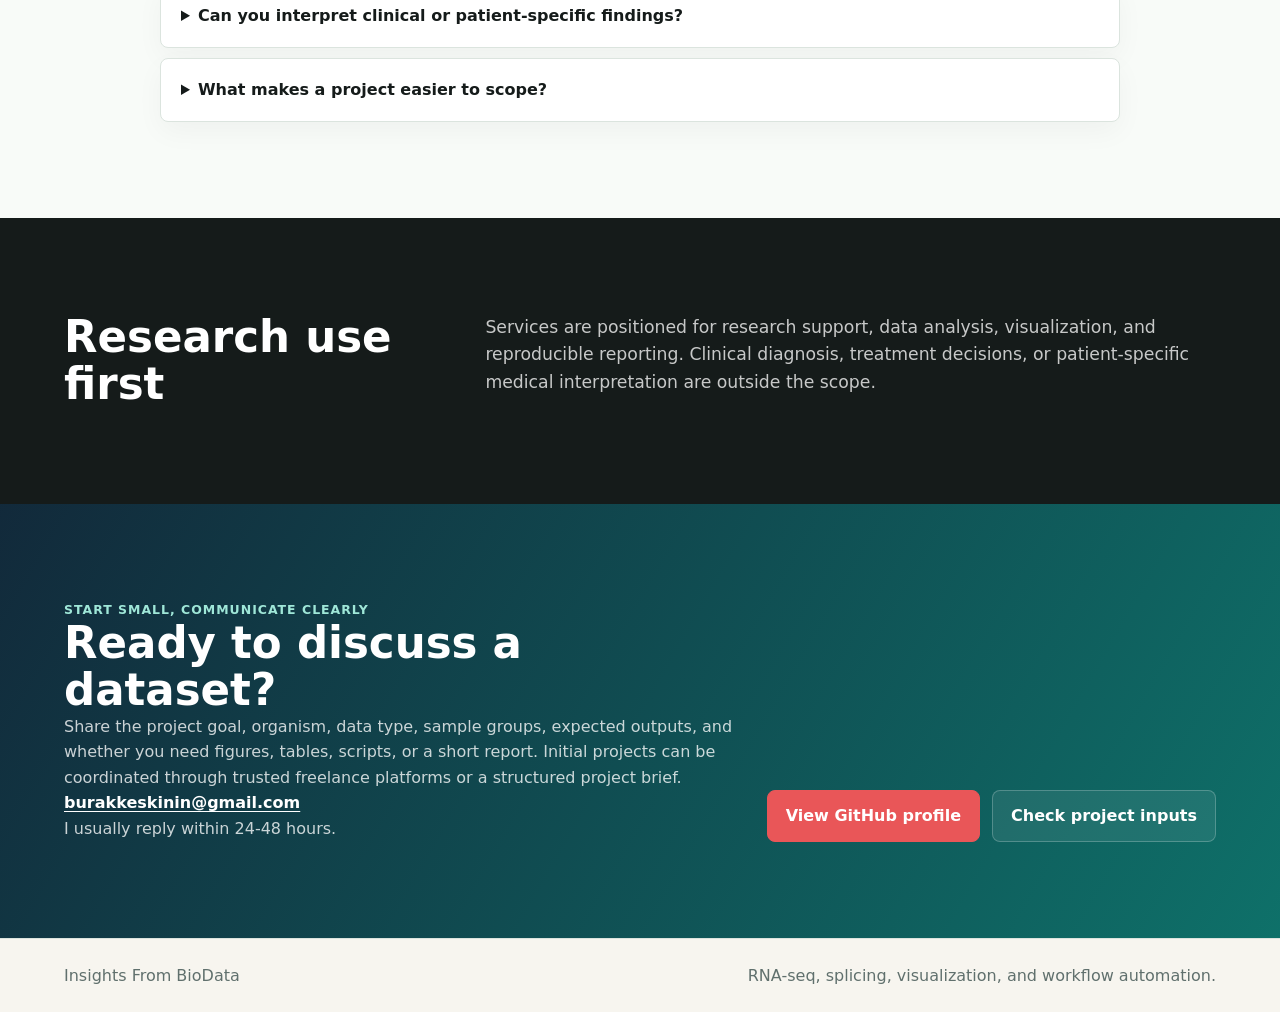
==== commit 5efac04b: "Feature synthetic iMAT results and replace sample report links" ====
--- a/index.html
+++ b/index.html
@@ -4,17 +4,9 @@
   <meta charset="utf-8">
   <meta name="viewport" content="width=device-width, initial-scale=1">
   <meta name="description" content="Insights From BioData provides RNA-seq, alternative splicing, pathway analysis, publication-ready visualization, and reproducible bioinformatics workflow support.">
-  <link rel="canonical" href="https://bioinformatikci.github.io/insights-from-biodata/">
-  <meta property="og:type" content="website">
-  <meta property="og:url" content="https://bioinformatikci.github.io/insights-from-biodata/">
-  <meta property="og:title" content="Insights From BioData | RNA-seq &amp; Bioinformatics Workflows">
-  <meta property="og:description" content="RNA-seq, alternative splicing, pathway analysis, publication-ready figures, and reproducible bioinformatics workflow support for research teams.">
-  <meta property="og:image" content="https://bioinformatikci.github.io/insights-from-biodata/assets/rna-seq-pca.png">
-  <meta property="og:image:alt" content="PCA plot from an RNA-seq workflow">
-  <meta name="twitter:card" content="summary_large_image">
   <title>Insights From BioData | RNA-seq & Bioinformatics Workflows</title>
   <link rel="icon" href="assets/favicon.svg?v=20260831" type="image/svg+xml">
-  <link rel="stylesheet" href="styles.css?v=20261005-2">
+  <link rel="stylesheet" href="styles.css?v=20261012">
 </head>
 <body>
   <header class="site-header">
@@ -42,7 +34,7 @@
           <div class="nav-menu">
             <a href="#work"><strong>GitHub proof</strong><span>Open workflow repositories</span></a>
             <a href="#results"><strong>Figure gallery</strong><span>RNA-seq and pathway-level outputs</span></a>
-            <a href="assets/sample-portfolio-report.pdf" target="_blank" rel="noreferrer"><strong>Sample report</strong><span>Downloadable portfolio report</span></a>
+            <a href="projects/synthetic-imat/index.html"><strong>iMAT results showcase</strong><span>Figures, matrices, and audited tables</span></a>
           </div>
         </div>
 
@@ -96,7 +88,7 @@
         </p>
         <div class="hero-actions">
           <a class="button primary" href="#builder">Request a project brief</a>
-          <a class="button secondary" href="assets/sample-portfolio-report.pdf" target="_blank" rel="noreferrer">View sample report</a>
+          <a class="button secondary" href="projects/synthetic-imat/index.html">Explore iMAT results</a>
           <a class="button secondary" href="#results">Browse figures</a>
         </div>
         <ul class="hero-lines" aria-label="Core service capabilities">
@@ -145,6 +137,23 @@
           <span>Methods note</span>
         </div>
       </div>
+    </section>
+
+    <section class="featured-study section" id="featured-study" aria-labelledby="featured-study-title">
+      <div class="featured-study-copy">
+        <p class="eyebrow">Featured computed project · synthetic cohort</p>
+        <h2 id="featured-study-title">Three iMAT layers. Every result open for inspection.</h2>
+        <p>Follow 200 artificial samples through Human-GEM 1.12.0, COBAMP reaction scoring, TROPPO iMAT with Gurobi, and Fisher plus reporter-like statistics. The showcase includes all three reaction matrices, four vector figures, and the checks behind them.</p>
+        <p class="featured-study-note">A reproducible methods demonstration using synthetic inputs. No biological or clinical conclusion is drawn from these figures.</p>
+        <div class="featured-study-actions">
+          <a class="button primary" href="projects/synthetic-imat/index.html">Open results and figures</a>
+          <a class="button secondary" href="https://github.com/Bioinformatikci/bioinformatics-portfolio-projects/tree/main/splicing-pathogenicity-imat-demo" target="_blank" rel="noreferrer">Explore code and inputs</a>
+        </div>
+      </div>
+      <a class="featured-study-visual" href="projects/synthetic-imat/index.html" aria-label="Open the synthetic iMAT results showcase">
+        <img src="projects/synthetic-imat/figures/active_reactions.svg" alt="Active reaction counts across controls and three synthetic AD-labelled iMAT stages" loading="lazy">
+        <span>100 samples per group or stage · verified reaction vectors</span>
+      </a>
     </section>
 
     <section class="section intro-band about" id="about">
@@ -192,28 +201,29 @@
     <section class="report section" id="report">
       <div class="report-layout">
         <div>
-          <p class="eyebrow">User-friendly report</p>
-          <h2>Publication-ready analysis outputs without hiding the methods.</h2>
+          <p class="eyebrow">Open analysis example</p>
+          <h2>See a complete analysis from model input to figures.</h2>
           <p>
-            Every project ends with downloadable plots, tables, and a short report you can use directly.
+            Explore the synthetic iMAT demonstration with its computed figures, sample diagnostics,
+            reaction matrices, statistics, and reproduction notes.
           </p>
           <div class="report-actions">
-            <a class="button primary" href="assets/sample-portfolio-report.pdf" target="_blank" rel="noreferrer">View sample report</a>
+            <a class="button primary" href="projects/synthetic-imat/index.html">Open analysis showcase</a>
             <a class="button secondary" href="#results">Browse example results</a>
           </div>
         </div>
 
         <div class="report-card">
           <div class="report-card-top">
-            <span>Full analysis includes</span>
-            <strong>RNA-seq focused</strong>
+            <span>Computed showcase includes</span>
+            <strong>Synthetic iMAT run</strong>
           </div>
           <ul class="analysis-includes">
-            <li>Sample distance review with PCA or heatmap</li>
-            <li>Differential gene expression table</li>
-            <li>Volcano, heatmap, and selected expression figures</li>
-            <li>Gene set enrichment or pathway-level summary</li>
-            <li>Reusable scripts and version-aware method notes</li>
+            <li>Three 13,070 × 200 reaction activity matrices</li>
+            <li>Matched model-size and reaction-overlap checks</li>
+            <li>Four inspectable vector figures</li>
+            <li>Fisher and reporter-like result tables</li>
+            <li>Documented synthetic inputs and reproducible scripts</li>
           </ul>
         </div>
       </div>
@@ -413,6 +423,12 @@
       </div>
       <div class="work-grid">
         <article class="work-card wide">
+          <span class="card-tag">Featured · Python / R / Human-GEM</span>
+          <h3>Synthetic splicing and pathogenicity iMAT showcase</h3>
+          <p>Three computed Gurobi/iMAT layers for 100 AD-labelled and 100 control-labelled artificial samples, with downloadable reaction matrices, Fisher and reporter-like tables, vector figures, and input audits.</p>
+          <a href="projects/synthetic-imat/index.html">Open the results showcase</a>
+        </article>
+        <article class="work-card">
           <span class="card-tag">Python / MATLAB</span>
           <h3>GEMsplice HumanGEM Alzheimer Analysis</h3>
           <p>Curated Alzheimer/young comparison workflow integrating Salmon quantification outputs, Human-GEM resources, GEMsplice/iMAT-style scripts, summary tables, figures, and final report structure.</p>
@@ -455,8 +471,30 @@
       </div>
       <div class="results-grid">
         <article class="result-card main-result">
+          <button class="result-image-button" type="button" data-image="projects/synthetic-imat/figures/active_reactions.svg" data-title="Reaction activity across staged iMAT inputs" aria-label="Enlarge active reaction count plot">
+            <img src="projects/synthetic-imat/figures/active_reactions.svg" alt="Active reaction counts for controls and three synthetic AD-labelled iMAT stages" loading="lazy">
+          </button>
+          <div>
+            <span class="card-tag">Featured synthetic iMAT run</span>
+            <h3>Reaction activity across three model stages</h3>
+            <p>All 100 samples in each group or stage are shown. The same control vectors are used throughout the staged comparison.</p>
+            <p class="figure-source">Synthetic-data methods demonstration. <a href="projects/synthetic-imat/index.html">Open full results and downloads</a>.</p>
+          </div>
+        </article>
+        <article class="result-card">
+          <button class="result-image-button" type="button" data-image="projects/synthetic-imat/figures/paired_model_size.svg" data-title="Paired iMAT model-size change" aria-label="Enlarge paired model-size change plot">
+            <img src="projects/synthetic-imat/figures/paired_model_size.svg" alt="Paired active reaction count changes across synthetic iMAT stages" loading="lazy">
+          </button>
+          <div>
+            <span class="card-tag">Paired model comparison</span>
+            <h3>Model-size changes by sample</h3>
+            <p>Each artificial AD-labelled sample is paired with its own splicing and rank-adjusted model.</p>
+            <p class="figure-source">Synthetic-data methods demonstration; no disease inference.</p>
+          </div>
+        </article>
+        <article class="result-card main-result">
           <button class="result-image-button" type="button" data-image="assets/rna-seq-volcano.png" data-title="RNA-seq volcano plot">
-            <img loading="lazy" decoding="async" src="assets/rna-seq-volcano.png" alt="Volcano plot from the RNA-seq workflow portfolio repository">
+            <img src="assets/rna-seq-volcano.png" alt="Volcano plot from the RNA-seq workflow portfolio repository">
           </button>
           <div>
             <span class="card-tag">RNA-seq workflow</span>
@@ -467,7 +505,7 @@
         </article>
         <article class="result-card">
           <button class="result-image-button" type="button" data-image="assets/rna-seq-sample-distance-heatmap.png" data-title="Sample distance heatmap">
-            <img loading="lazy" decoding="async" src="assets/rna-seq-sample-distance-heatmap.png" alt="Sample distance heatmap from the RNA-seq workflow portfolio repository">
+            <img src="assets/rna-seq-sample-distance-heatmap.png" alt="Sample distance heatmap from the RNA-seq workflow portfolio repository">
           </button>
           <div>
             <span class="card-tag">RNA-seq QC</span>
@@ -478,7 +516,7 @@
         </article>
         <article class="result-card">
           <button class="result-image-button" type="button" data-image="assets/rna-seq-top-deg-heatmap.png" data-title="Top DEG heatmap">
-            <img loading="lazy" decoding="async" src="assets/rna-seq-top-deg-heatmap.png" alt="Top differentially expressed gene heatmap from the RNA-seq workflow portfolio repository">
+            <img src="assets/rna-seq-top-deg-heatmap.png" alt="Top differentially expressed gene heatmap from the RNA-seq workflow portfolio repository">
           </button>
           <div>
             <span class="card-tag">RNA-seq figures</span>
@@ -489,7 +527,7 @@
         </article>
         <article class="result-card main-result">
           <button class="result-image-button" type="button" data-image="assets/pathway-flux-imat-optimized.png" data-title="Pathway-level relative flux change">
-            <img loading="lazy" decoding="async" src="assets/pathway-flux-imat-optimized.png" alt="Pathway-level relative flux change scatter plot from GEMsplice-iMAT HumanGEM analysis">
+            <img src="assets/pathway-flux-imat-optimized.png" alt="Pathway-level relative flux change scatter plot from GEMsplice-iMAT HumanGEM analysis">
           </button>
           <div>
             <span class="card-tag">GEMsplice / iMAT</span>
@@ -500,7 +538,7 @@
         </article>
         <article class="result-card">
           <button class="result-image-button" type="button" data-image="assets/objective-projections-optimized.png" data-title="Pairwise objective review">
-            <img loading="lazy" decoding="async" src="assets/objective-projections-optimized.png" alt="Pairwise objective projection plots comparing Alzheimer and young comparison samples">
+            <img src="assets/objective-projections-optimized.png" alt="Pairwise objective projection plots comparing Alzheimer and young comparison samples">
           </button>
           <div>
             <span class="card-tag">Objective projections</span>
@@ -511,7 +549,7 @@
         </article>
         <article class="result-card">
           <button class="result-image-button" type="button" data-image="assets/pathway-flux-tx2gene-optimized.png" data-title="Curated pathway scatter">
-            <img loading="lazy" decoding="async" src="assets/pathway-flux-tx2gene-optimized.png" alt="HumanGEM tx2gene pathway-level relative flux change scatter plot">
+            <img src="assets/pathway-flux-tx2gene-optimized.png" alt="HumanGEM tx2gene pathway-level relative flux change scatter plot">
           </button>
           <div>
             <span class="card-tag">HumanGEM tx2gene</span>
--- a/styles.css
+++ b/styles.css
@@ -51,6 +51,10 @@
   order: 10;
 }
 
+#featured-study {
+  order: 12;
+}
+
 #about {
   order: 15;
 }
@@ -404,8 +408,8 @@
 h1 {
   max-width: 980px;
   margin: 0;
-  font-size: clamp(2.3rem, 4.2vw, 4.1rem);
-  line-height: 1.02;
+  font-size: clamp(2.45rem, 5.6vw, 5.3rem);
+  line-height: 0.97;
   letter-spacing: 0;
 }
 
@@ -451,10 +455,8 @@
   padding: 12px 18px;
   border: 1px solid var(--line);
   border-radius: 8px;
-  font: inherit;
   font-weight: 740;
   text-decoration: none;
-  cursor: pointer;
   transition: transform 160ms ease, border-color 160ms ease, background 160ms ease, color 160ms ease;
 }
 
@@ -855,11 +857,66 @@
 }
 
 .section-heading {
+  max-width: 900px;
   margin-bottom: 30px;
 }
 
-.section-heading h2 {
-  max-width: 900px;
+.featured-study {
+  display: grid;
+  grid-template-columns: minmax(0, 0.9fr) minmax(0, 1.1fr);
+  align-items: center;
+  gap: clamp(24px, 4vw, 64px);
+  background: linear-gradient(135deg, #eaf3f1, #f7faf8 72%);
+  border-block: 1px solid var(--line);
+}
+
+.featured-study-copy h2 {
+  max-width: 660px;
+  margin: 0 0 16px;
+  font-size: clamp(2rem, 3.4vw, 3.7rem);
+  line-height: 1.14;
+}
+
+.featured-study-copy > p:not(.eyebrow) {
+  max-width: 650px;
+  color: #315450;
+}
+
+.featured-study-copy .featured-study-note {
+  font-size: 0.91rem;
+  font-weight: 700;
+}
+
+.featured-study-actions {
+  display: flex;
+  flex-wrap: wrap;
+  gap: 12px;
+  margin-top: 24px;
+}
+
+.featured-study-visual {
+  display: block;
+  overflow: hidden;
+  padding: 14px;
+  color: var(--teal-dark);
+  background: #fff;
+  border: 1px solid #cedfdb;
+  border-radius: 12px;
+  box-shadow: 0 22px 55px rgba(26, 63, 58, 0.12);
+  text-decoration: none;
+}
+
+.featured-study-visual img {
+  display: block;
+  width: 100%;
+  height: auto;
+}
+
+.featured-study-visual span {
+  display: block;
+  padding: 8px 4px 2px;
+  font-size: 0.81rem;
+  font-weight: 740;
 }
 
 .intro-band {
@@ -1196,12 +1253,6 @@
   width: fit-content;
 }
 
-.brief-card .button.secondary {
-  color: #fff;
-  background: rgba(255, 255, 255, 0.08);
-  border-color: rgba(255, 255, 255, 0.32);
-}
-
 .brief-actions {
   display: flex;
   flex-wrap: wrap;
@@ -1356,11 +1407,12 @@
 .work-card {
   display: flex;
   flex-direction: column;
-  gap: 12px;
+  justify-content: space-between;
+  gap: 20px;
 }
 
 .work-card.wide {
-  grid-column: 1 / -1;
+  grid-column: span 2;
   background:
     linear-gradient(120deg, rgba(15, 118, 110, 0.92), rgba(66, 103, 166, 0.86)),
     var(--teal);
@@ -1397,7 +1449,6 @@
 
 .work-card a {
   width: fit-content;
-  margin-top: auto;
   color: var(--teal-dark);
   font-weight: 780;
   text-decoration: none;
@@ -1576,7 +1627,7 @@
   grid-template-columns: repeat(3, minmax(0, 1fr));
   gap: 14px;
   padding: 0;
-  margin-block: 0;
+  margin: 0;
   list-style: none;
 }
 
@@ -1643,9 +1694,6 @@
 .faq-list {
   display: grid;
   gap: 10px;
-}
-
-.faq-list details {
   max-width: 960px;
 }
 
@@ -1829,6 +1877,7 @@
 
 @media (max-width: 980px) {
   .hero,
+  .featured-study,
   .builder-heading,
   .builder-shell,
   .explorer-heading,
@@ -1864,10 +1913,6 @@
   }
 
   .work-card.wide {
-    grid-column: span 2;
-  }
-
-  .work-card:last-child {
     grid-column: span 2;
   }
 
@@ -1913,8 +1958,7 @@
     display: grid;
   }
 
-  .work-card.wide,
-  .work-card:last-child {
+  .work-card.wide {
     grid-column: span 1;
   }
 
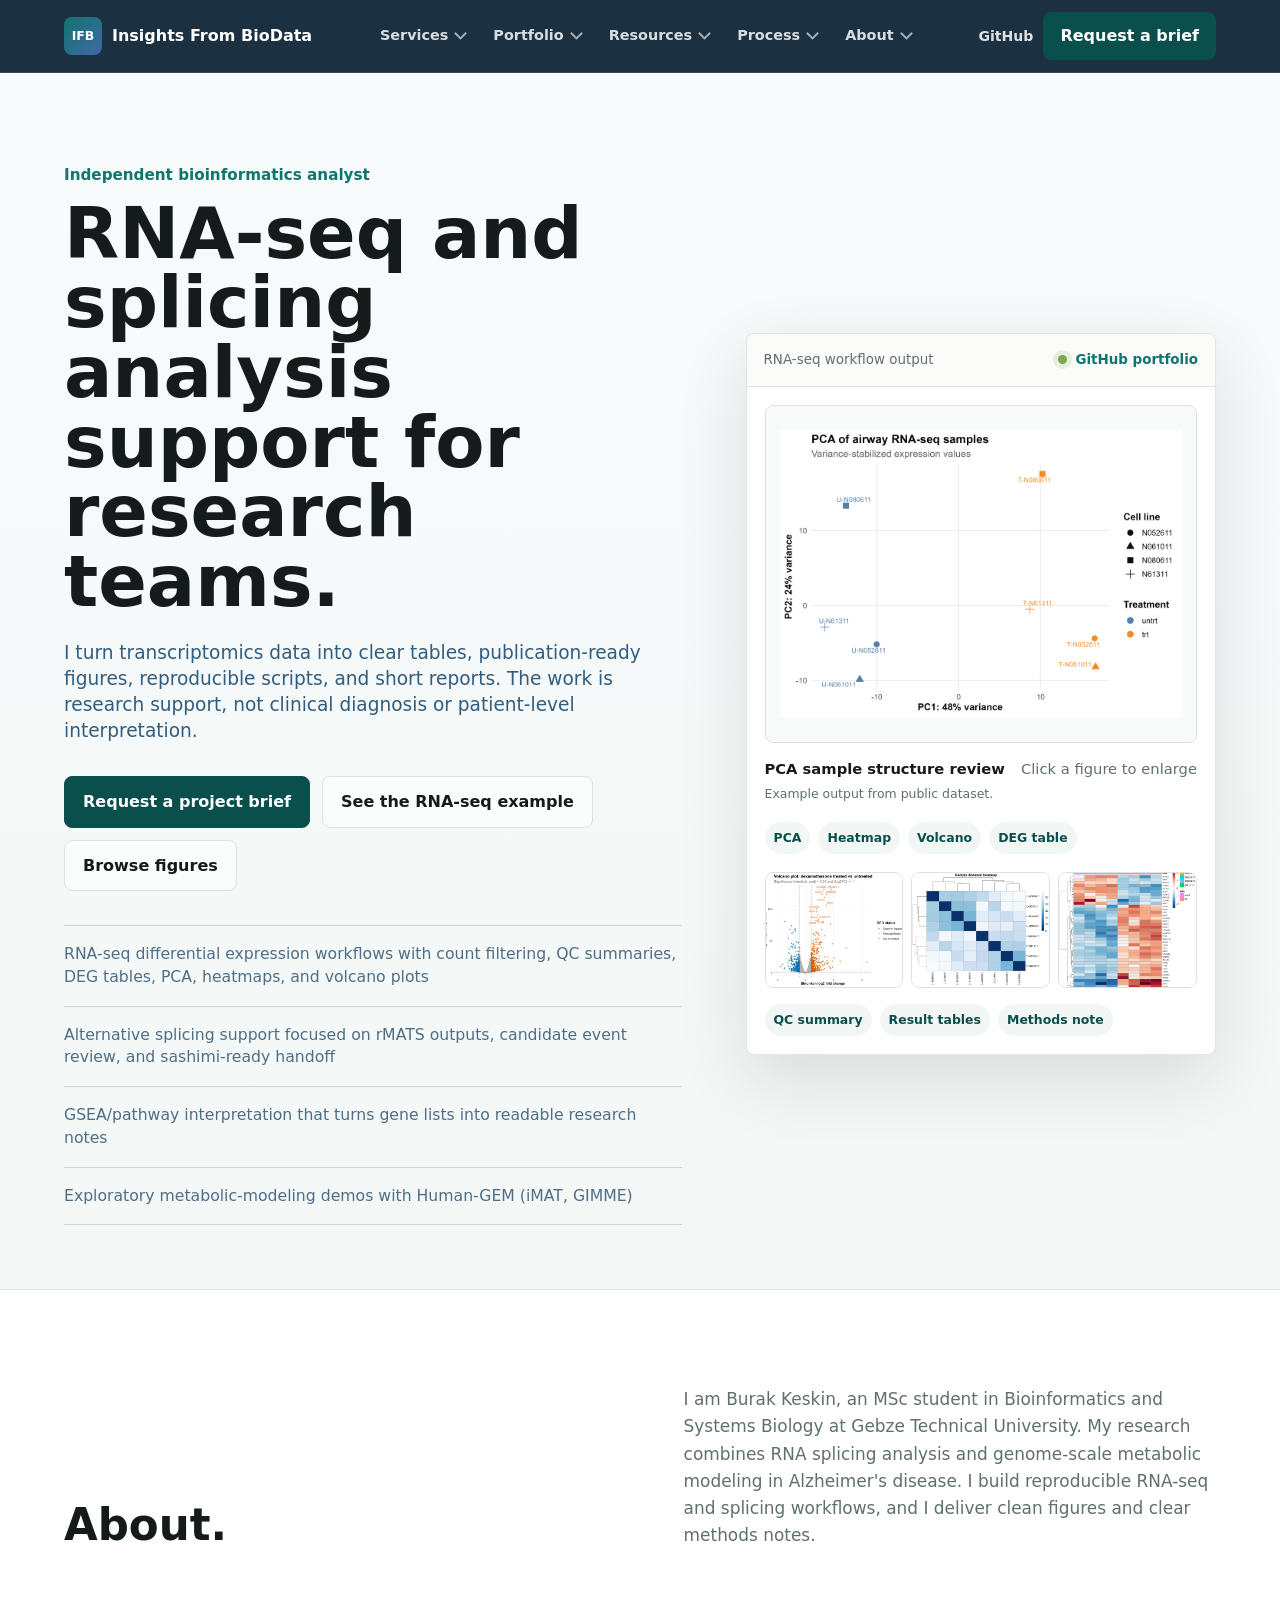
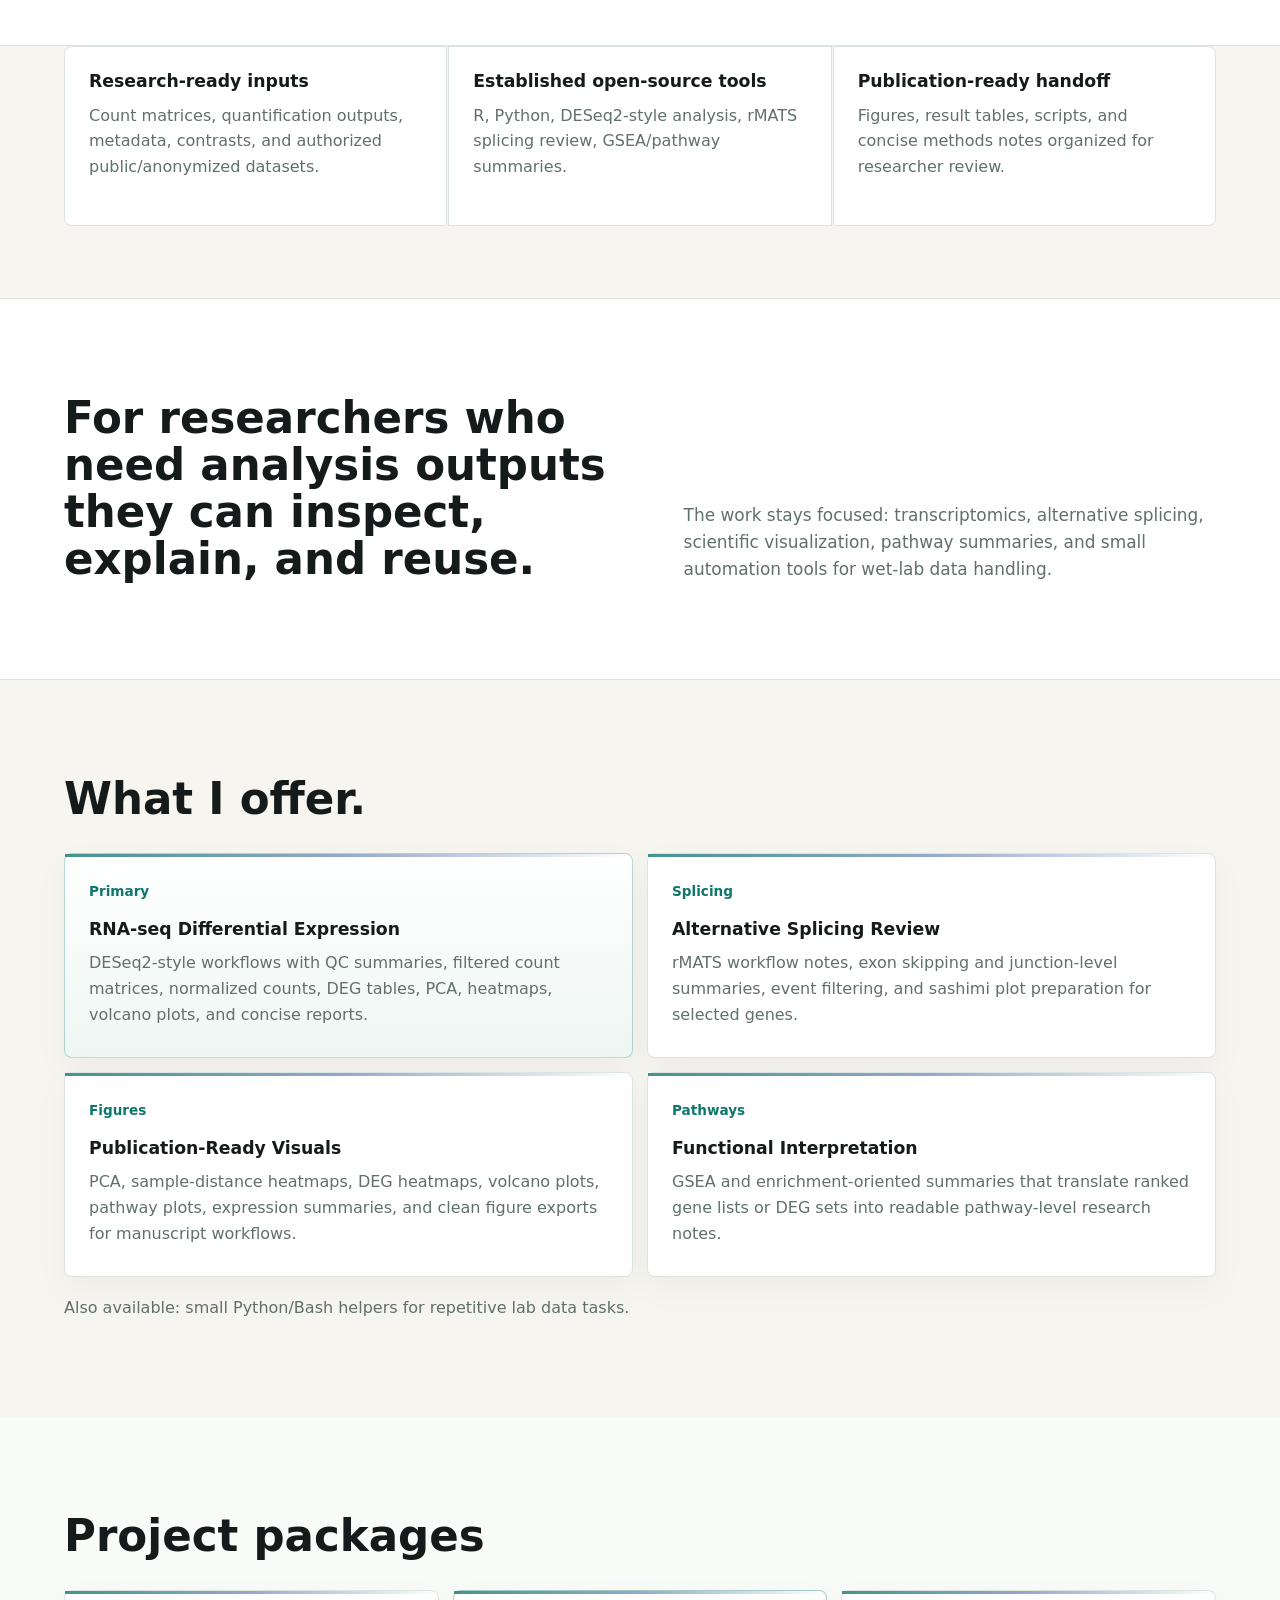
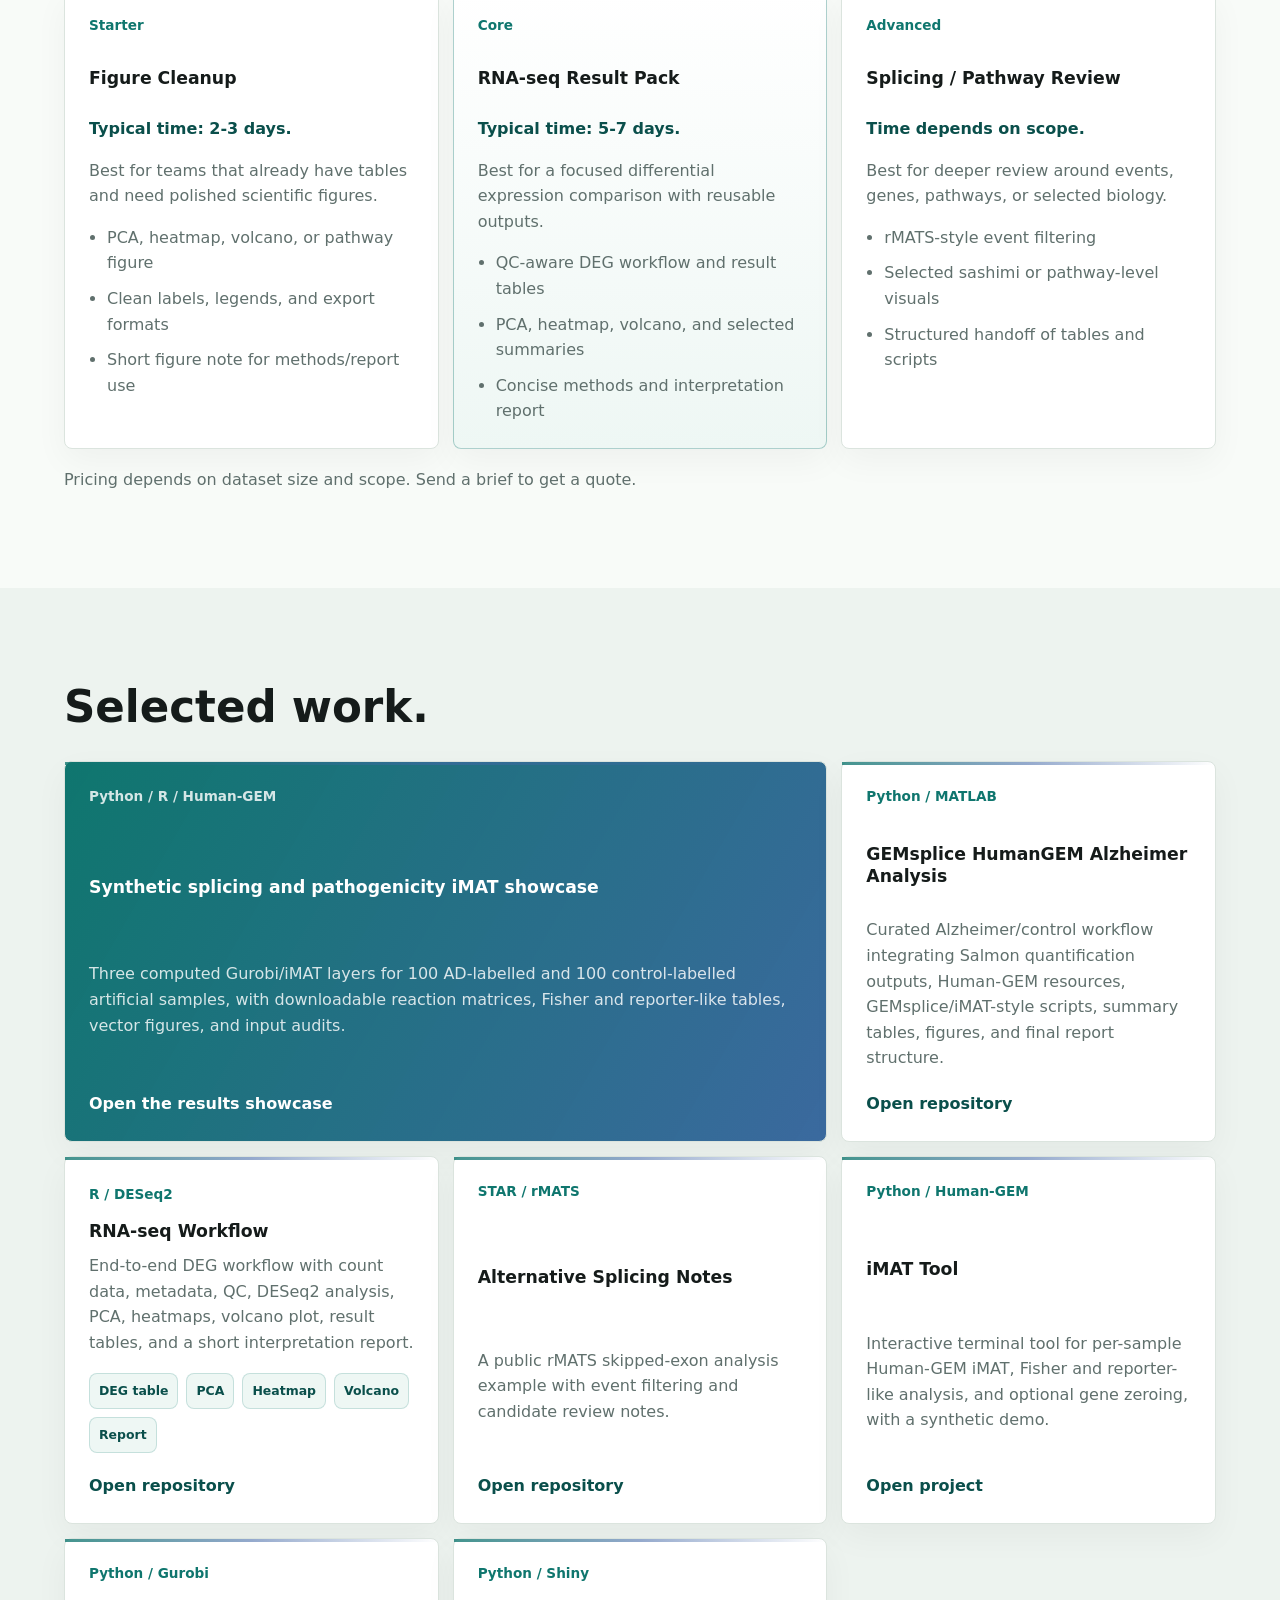
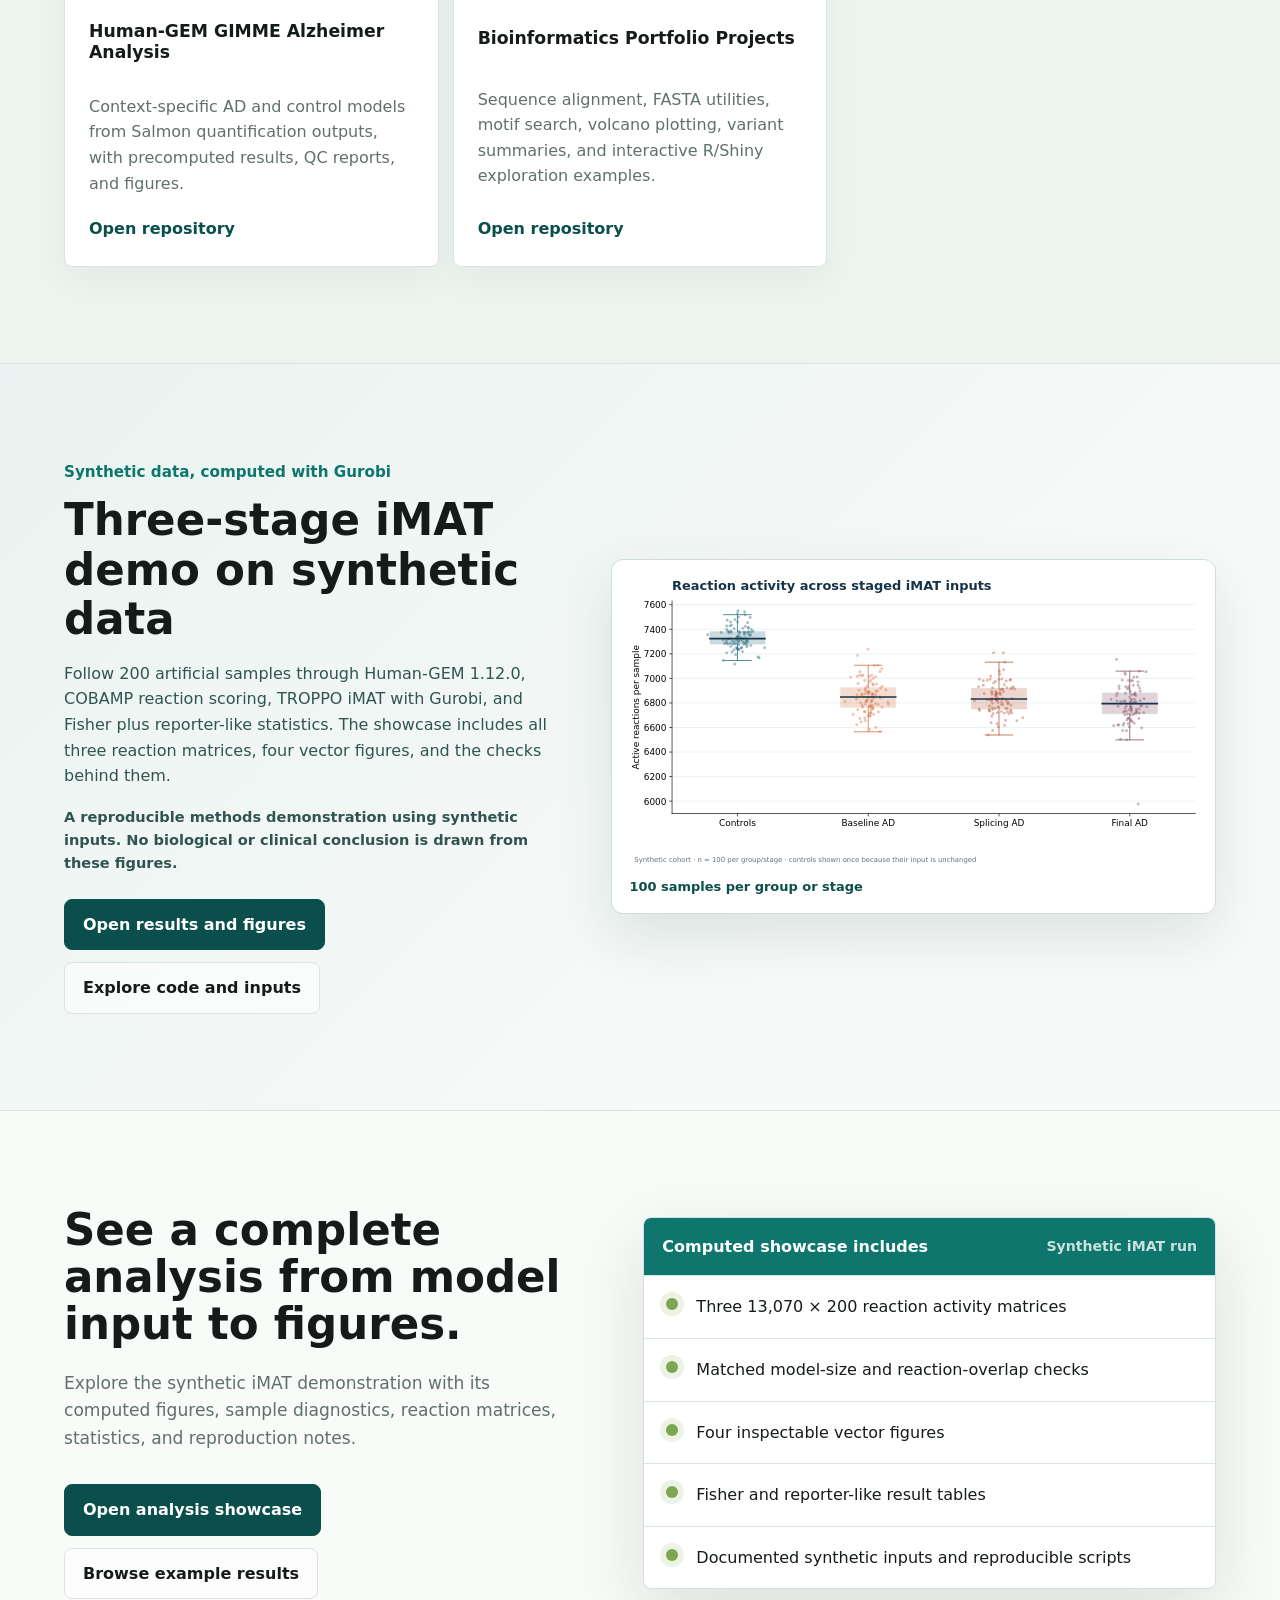
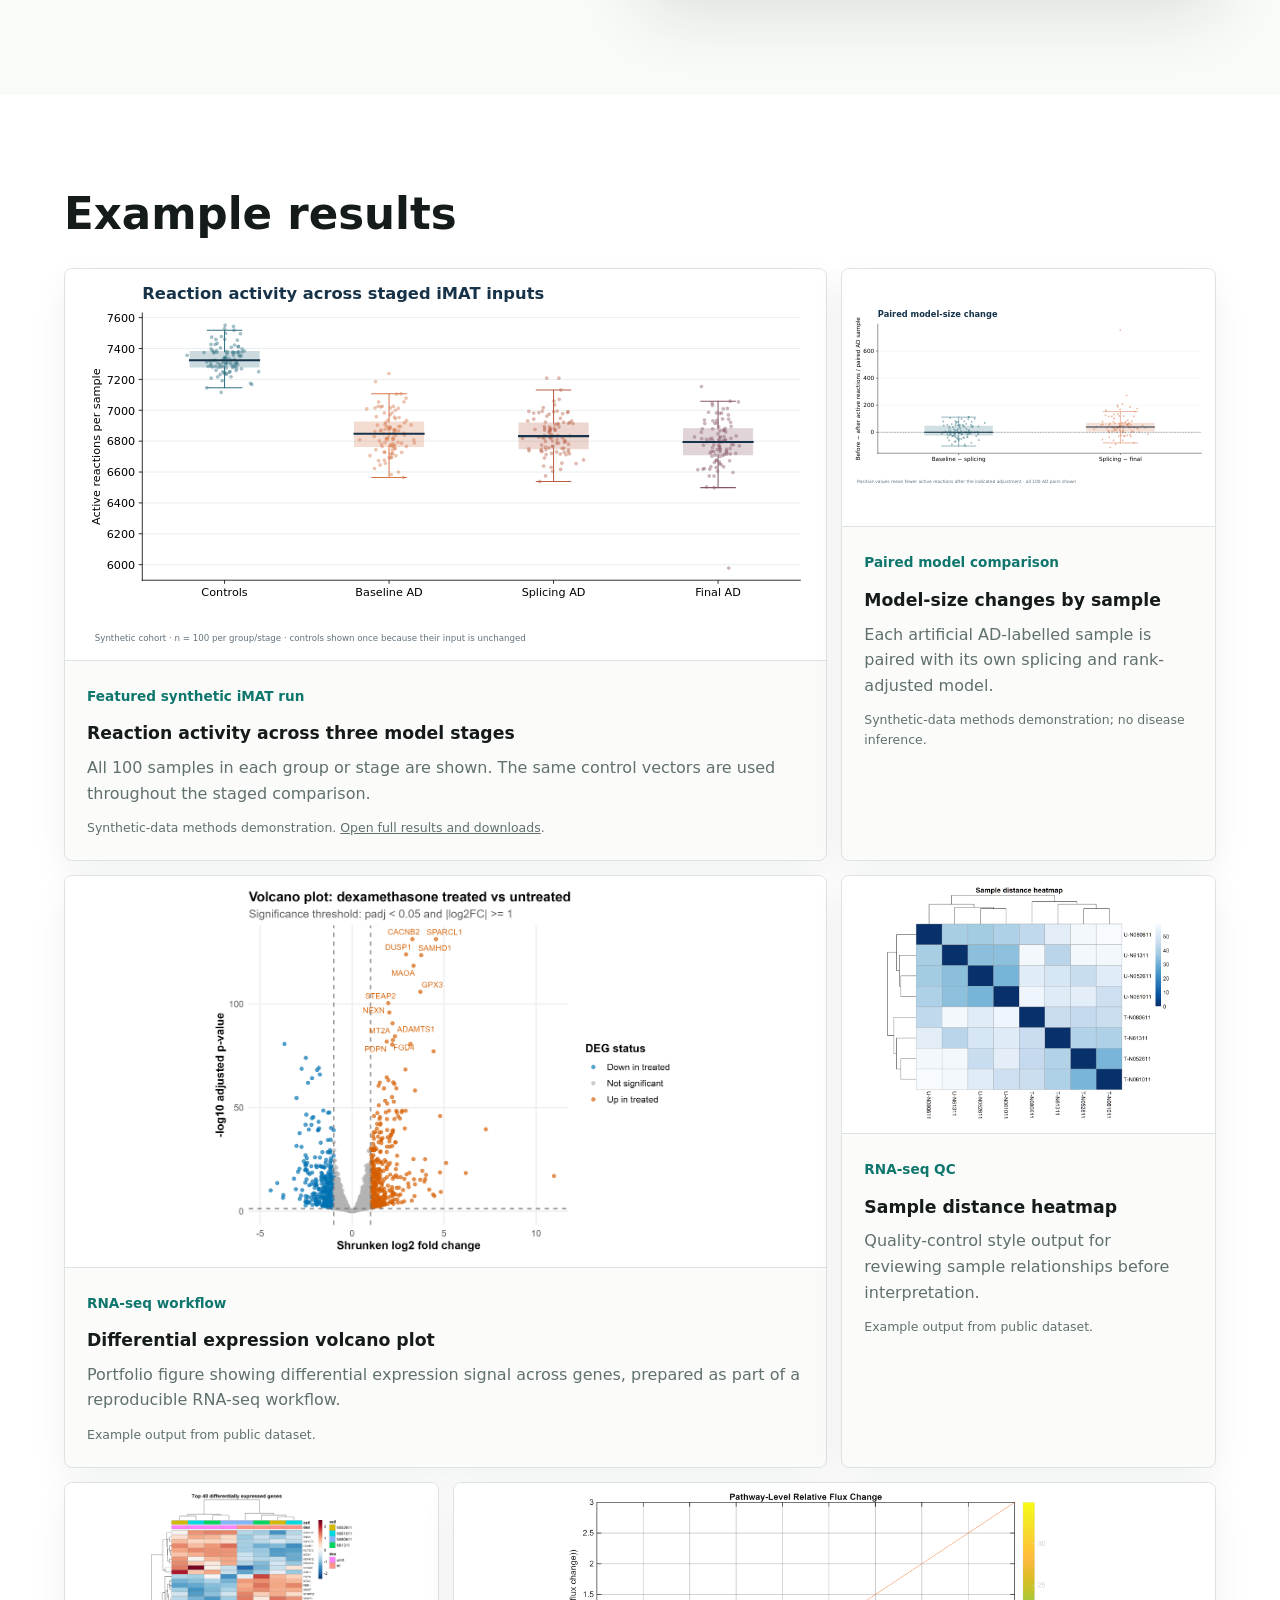
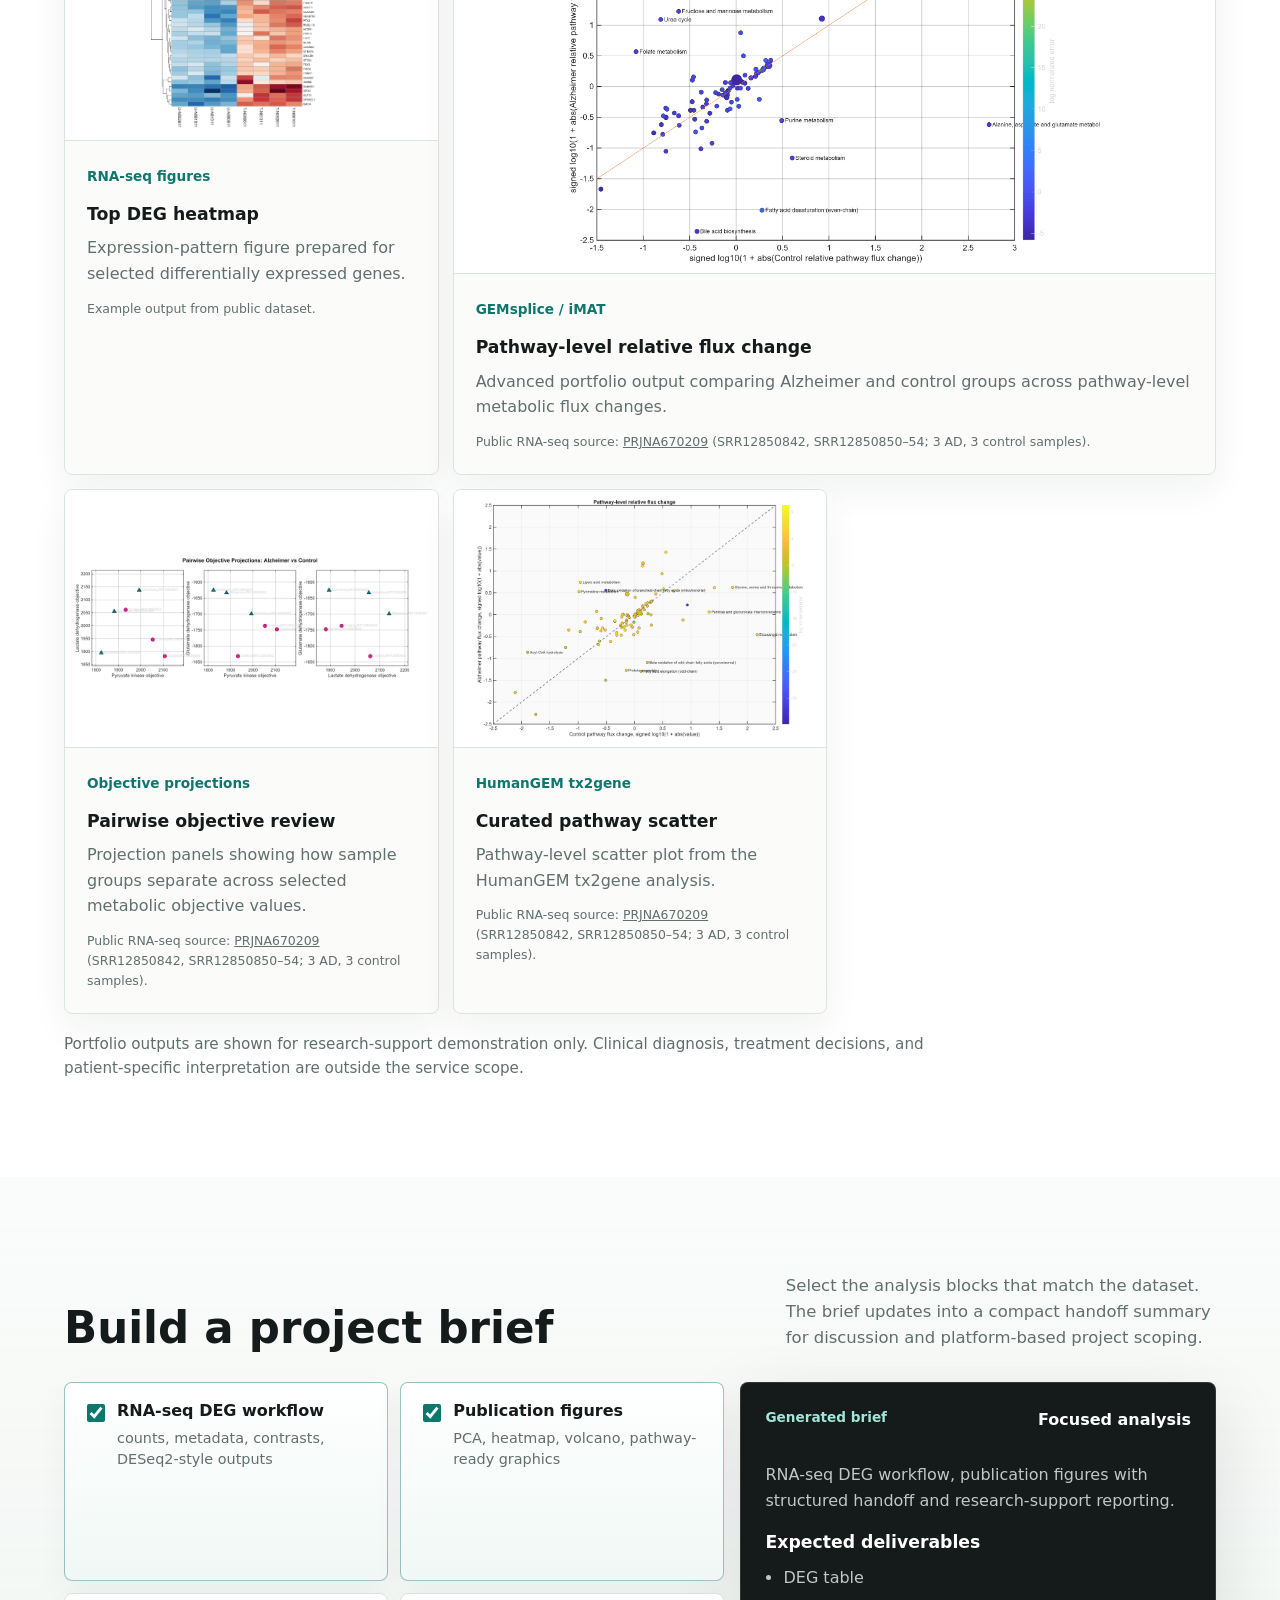
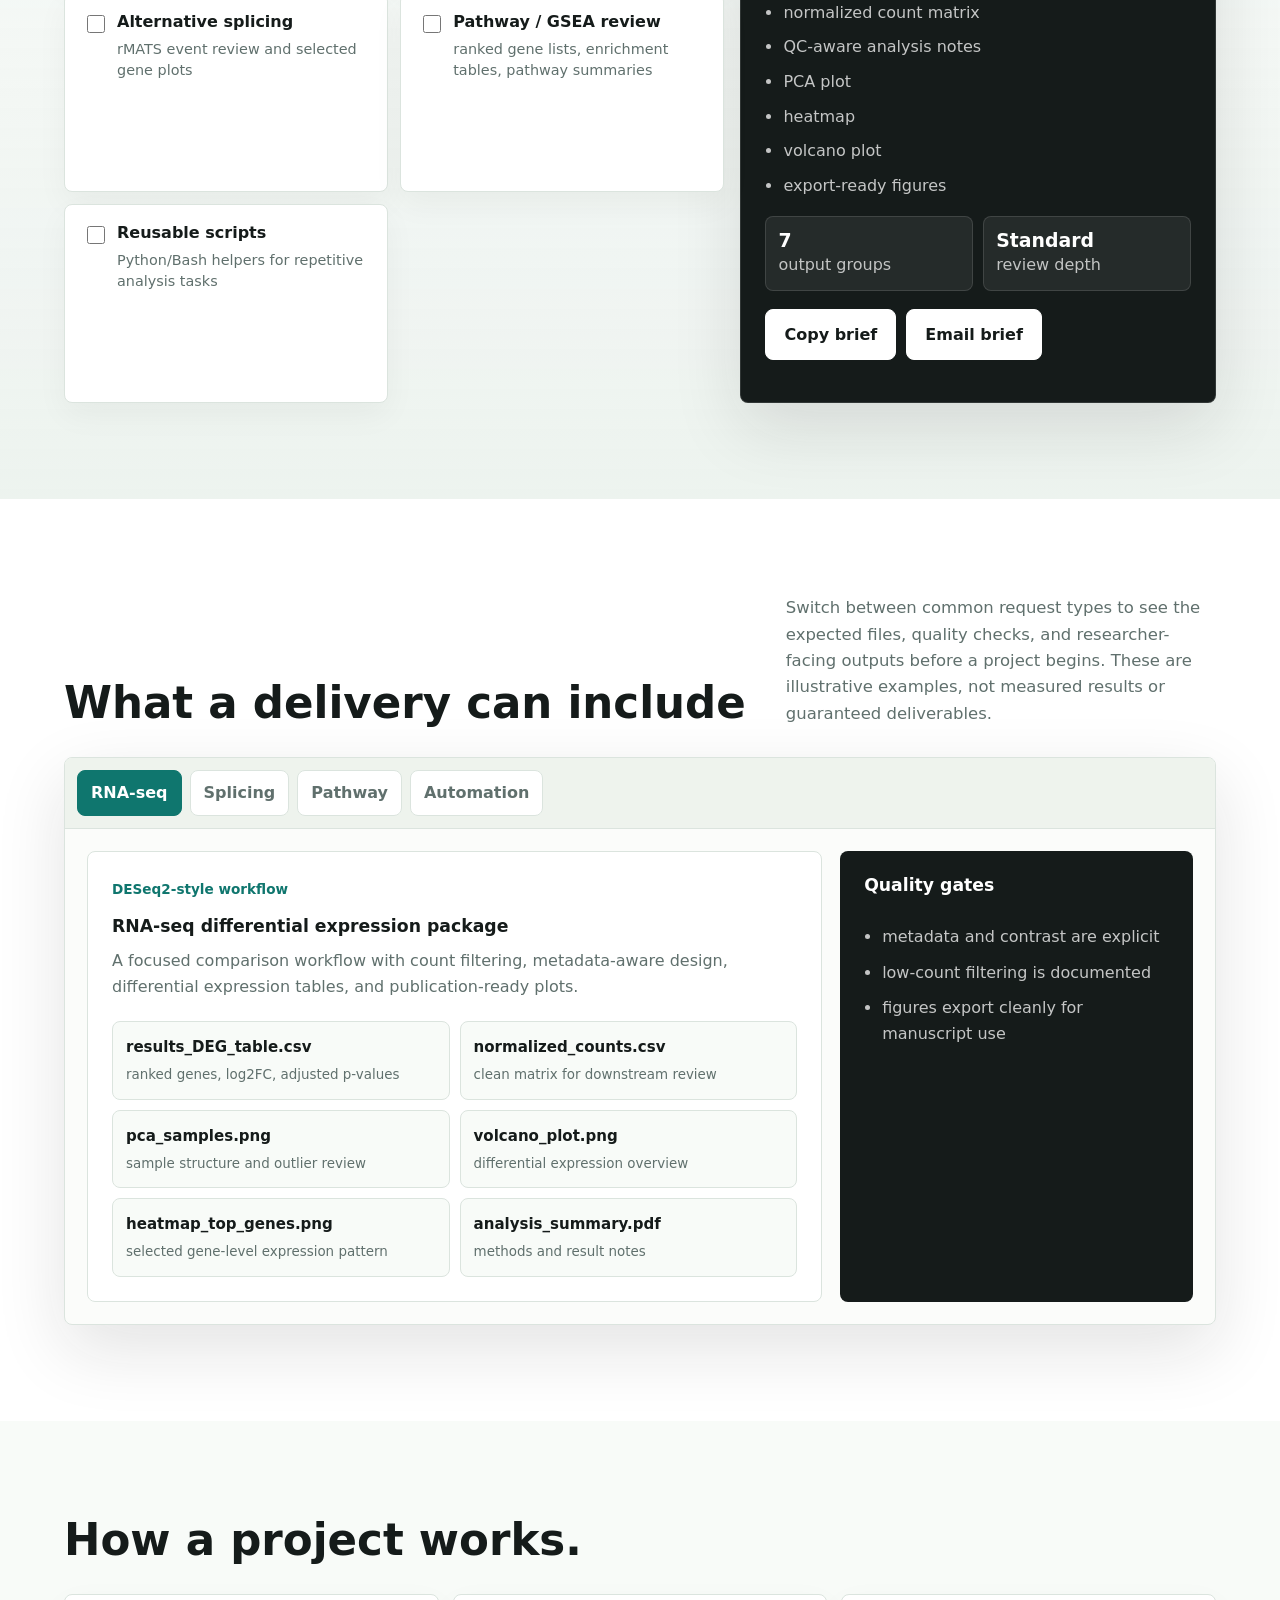
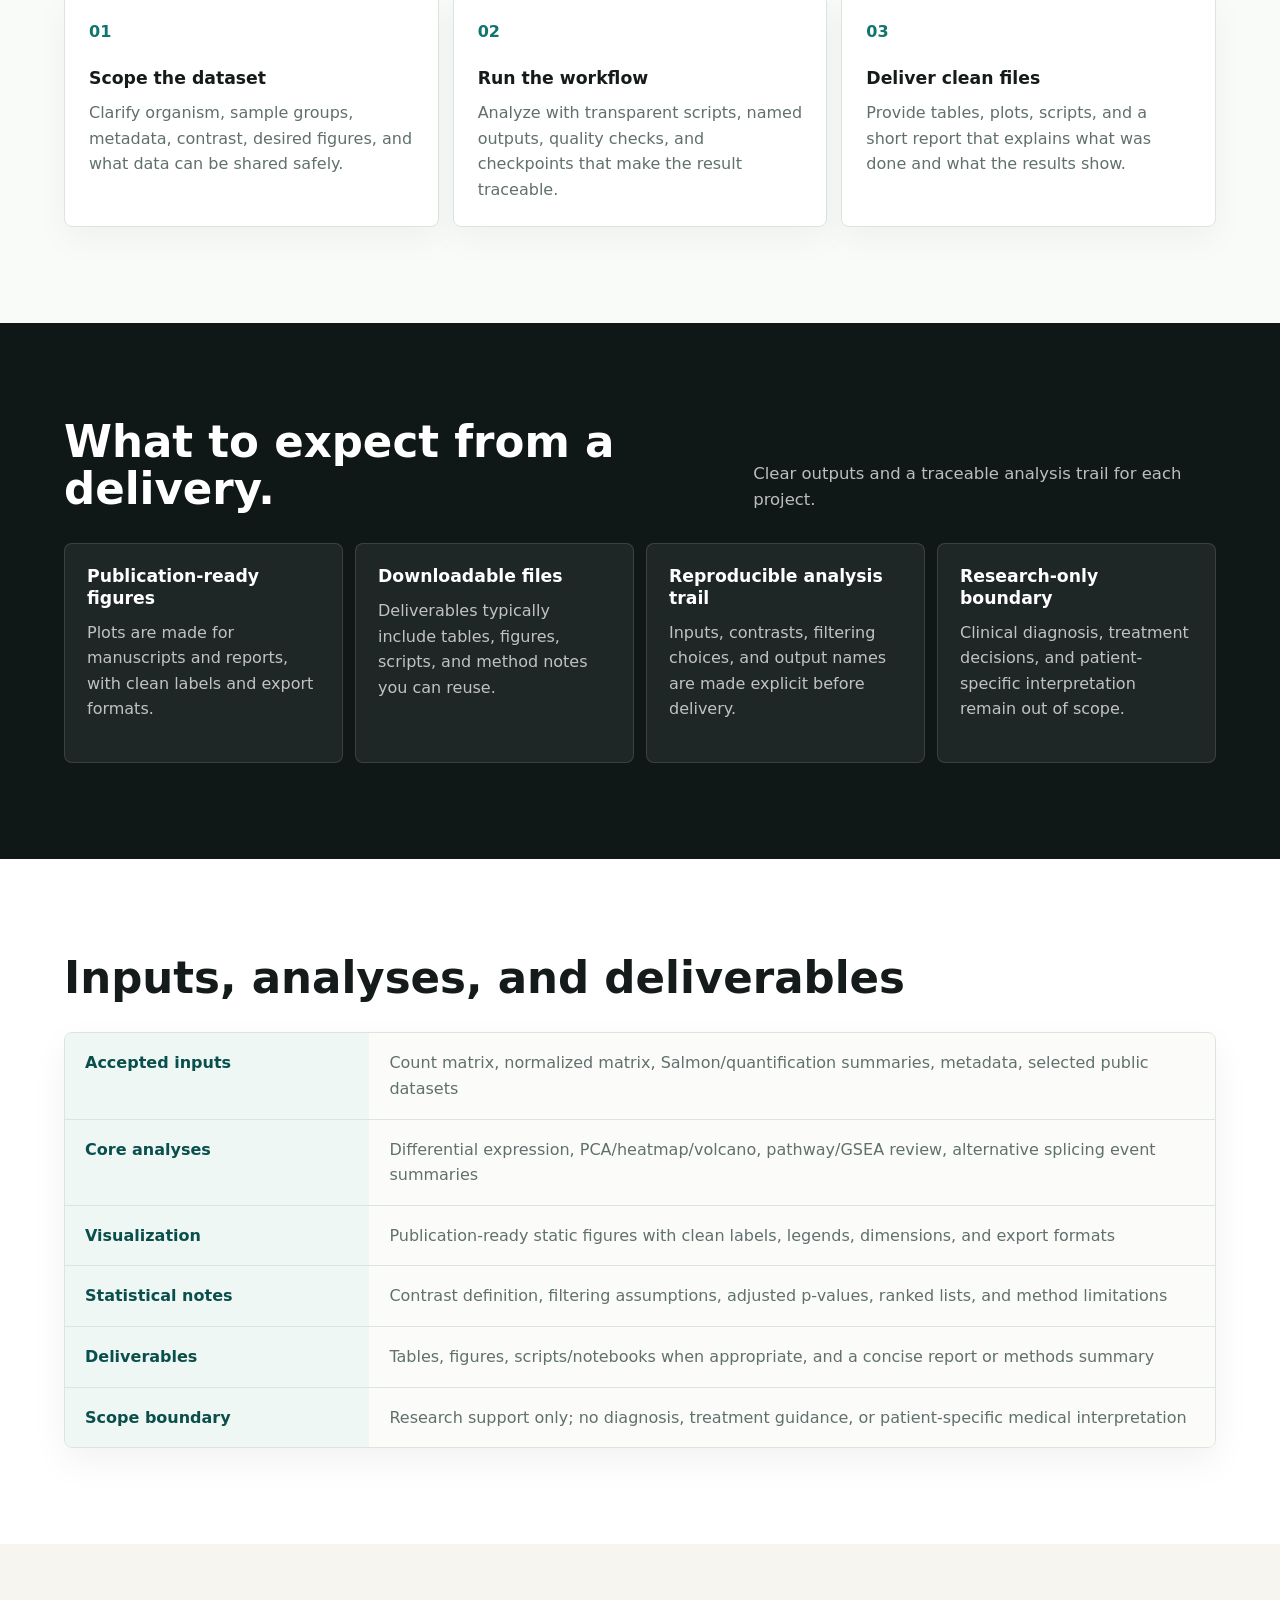
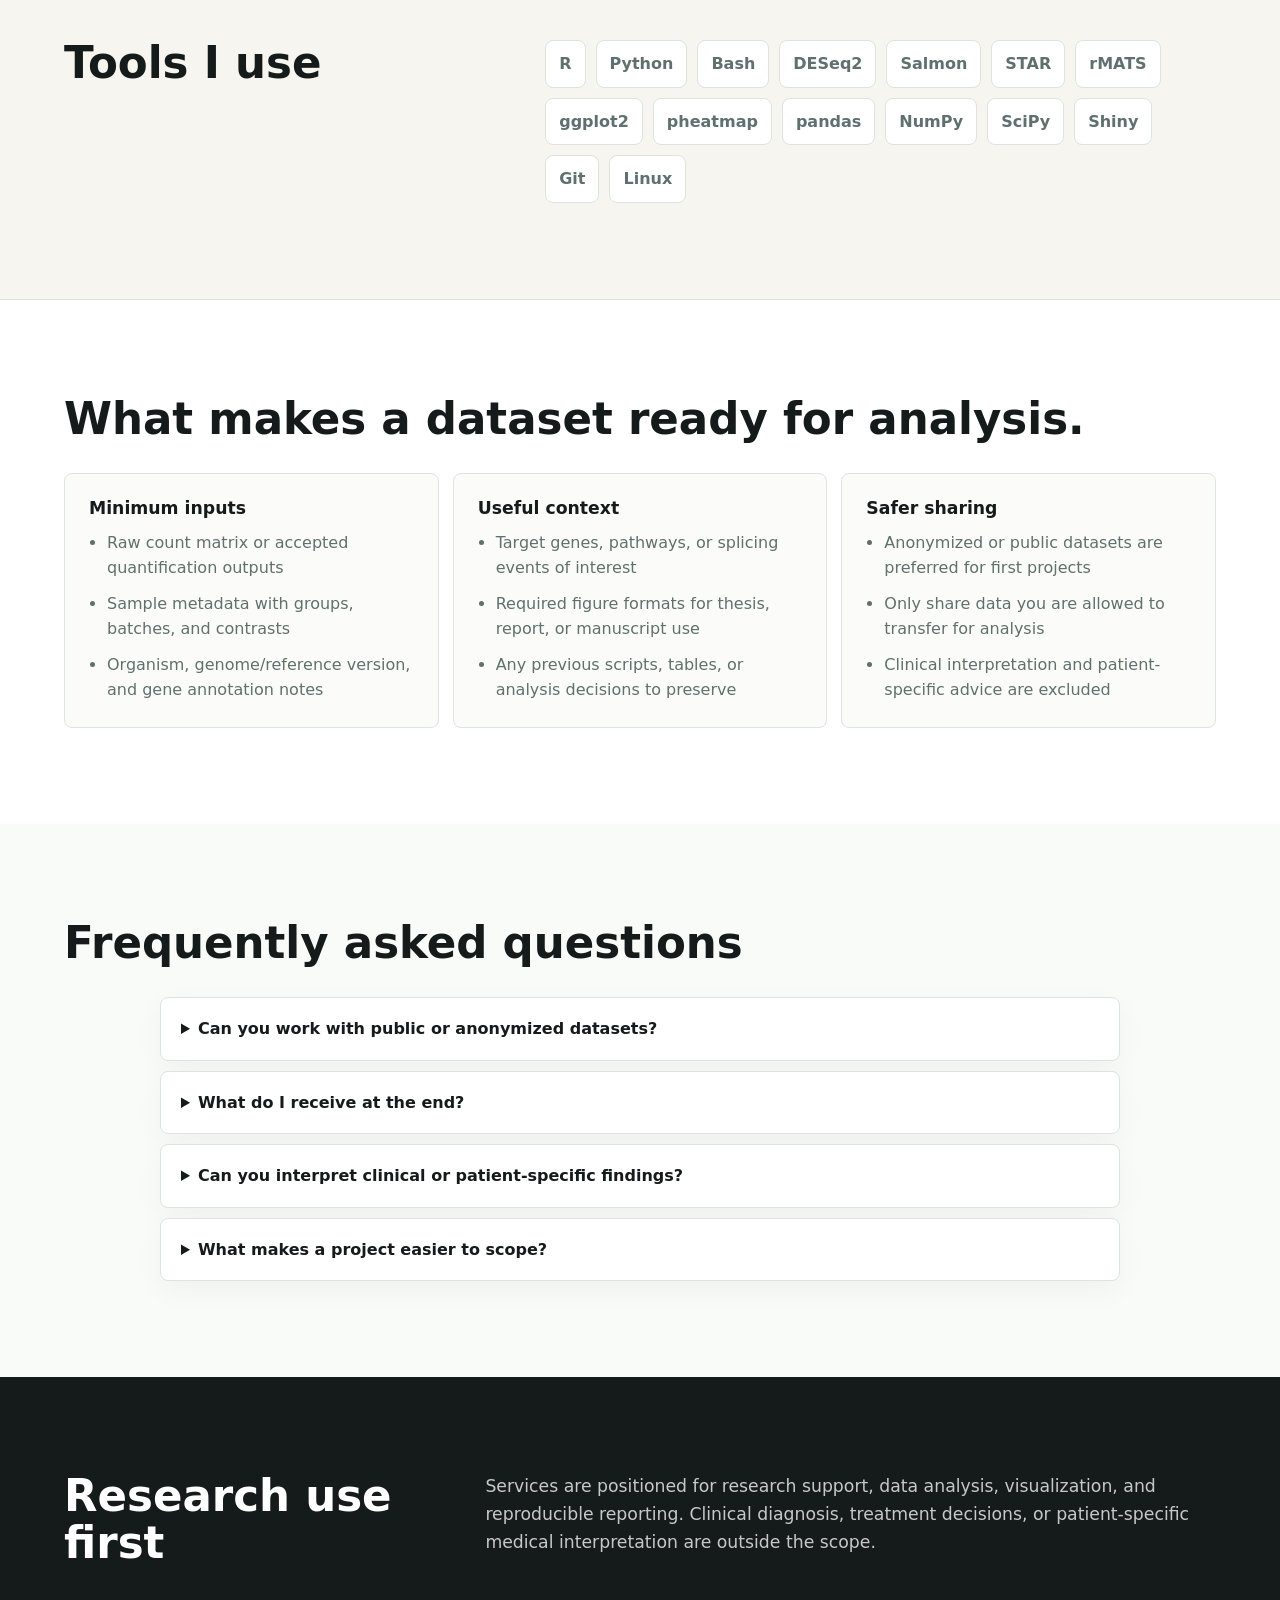
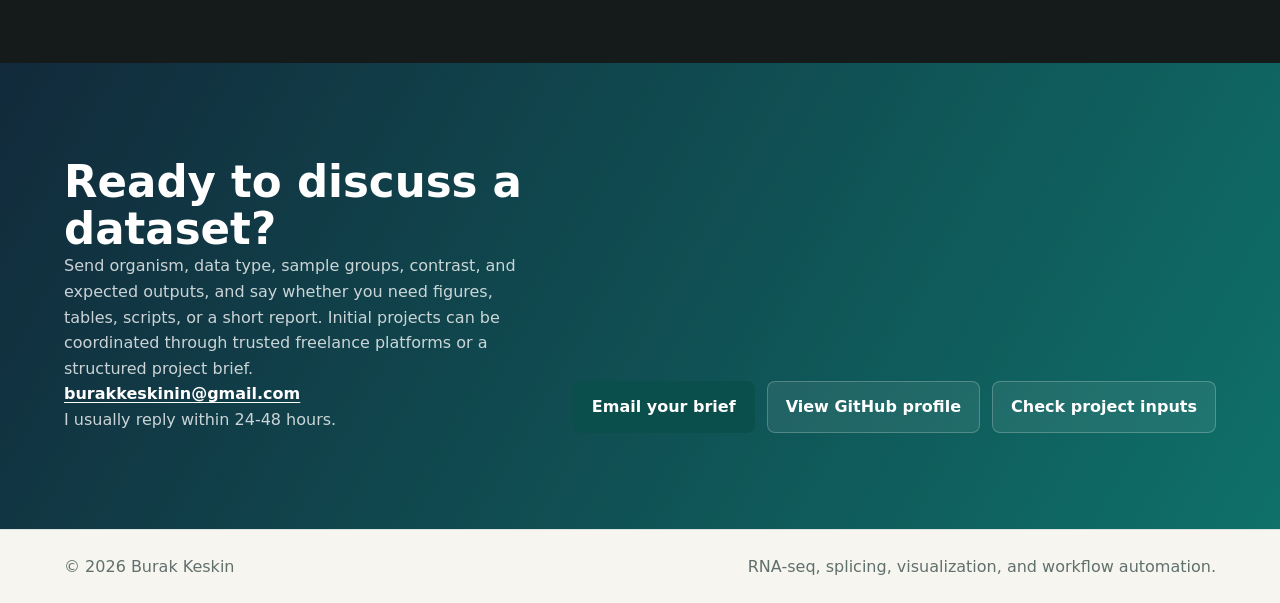
==== commit a8653270: "Refine site copy, layout, and search metadata Co-Authored-By: Claude Opus 5.5 <noreply@anthropic.com" ====
--- a/index.html
+++ b/index.html
@@ -5,8 +5,15 @@
   <meta name="viewport" content="width=device-width, initial-scale=1">
   <meta name="description" content="Insights From BioData provides RNA-seq, alternative splicing, pathway analysis, publication-ready visualization, and reproducible bioinformatics workflow support.">
   <title>Insights From BioData | RNA-seq & Bioinformatics Workflows</title>
+  <link rel="canonical" href="https://bioinformatikci.github.io/insights-from-biodata/">
+  <meta property="og:type" content="website">
+  <meta property="og:title" content="Insights From BioData | RNA-seq & Bioinformatics Workflows">
+  <meta property="og:description" content="RNA-seq, alternative splicing, pathway summaries, and publication-ready figures for research teams.">
+  <meta property="og:url" content="https://bioinformatikci.github.io/insights-from-biodata/">
+  <meta property="og:image" content="https://bioinformatikci.github.io/insights-from-biodata/assets/rna-seq-pca.png">
+  <meta name="twitter:card" content="summary_large_image">
   <link rel="icon" href="assets/favicon.svg?v=20260831" type="image/svg+xml">
-  <link rel="stylesheet" href="styles.css?v=20261012">
+  <link rel="stylesheet" href="styles.css?v=20261031">
 </head>
 <body>
   <header class="site-header">
@@ -23,7 +30,7 @@
           <button class="nav-trigger" type="button" aria-expanded="false">Services</button>
           <div class="nav-menu">
             <a href="#services"><strong>RNA-seq analysis</strong><span>DEG tables, PCA, heatmaps, volcano plots</span></a>
-            <a href="#services"><strong>Alternative splicing</strong><span>rMATS / SUPPA2-oriented event review</span></a>
+            <a href="#services"><strong>Alternative splicing</strong><span>rMATS event review</span></a>
             <a href="#services"><strong>Pathway & GSEA</strong><span>Functional summaries and pathway interpretation</span></a>
             <a href="#services"><strong>Automation</strong><span>Python/Bash helpers for repeatable work</span></a>
           </div>
@@ -57,8 +64,9 @@
         </div>
 
         <div class="nav-group">
-          <button class="nav-trigger" type="button" aria-expanded="false">Company</button>
+          <button class="nav-trigger" type="button" aria-expanded="false">About</button>
           <div class="nav-menu">
+            <a href="#about"><strong>About</strong><span>Background and research focus</span></a>
             <a href="#standards"><strong>Standards</strong><span>Research-support boundaries</span></a>
             <a href="#contact"><strong>Contact</strong><span>Start by email or GitHub</span></a>
           </div>
@@ -75,27 +83,27 @@
   <main id="top">
     <section class="hero">
       <div class="hero-copy">
-        <p class="eyebrow">Research bioinformatics service studio</p>
+        <p class="eyebrow">Independent bioinformatics analyst</p>
         <h1>
           <span>RNA-seq and splicing</span>
           <span>analysis support</span>
           <span>for research teams.</span>
         </h1>
         <p class="lead">
-          Insights From BioData turns transcriptomics datasets into inspectable tables,
-          publication-ready figures, reproducible scripts, and concise research-support
-          notes without clinical diagnosis or patient-level medical interpretation.
+          I turn transcriptomics data into clear tables, publication-ready figures,
+          reproducible scripts, and short reports. The work is research support, not
+          clinical diagnosis or patient-level interpretation.
         </p>
         <div class="hero-actions">
           <a class="button primary" href="#builder">Request a project brief</a>
-          <a class="button secondary" href="projects/synthetic-imat/index.html">Explore iMAT results</a>
+          <a class="button secondary" href="https://github.com/Bioinformatikci/rna-seq-workflow" target="_blank" rel="noreferrer">See the RNA-seq example</a>
           <a class="button secondary" href="#results">Browse figures</a>
         </div>
         <ul class="hero-lines" aria-label="Core service capabilities">
           <li>RNA-seq differential expression workflows with count filtering, QC summaries, DEG tables, PCA, heatmaps, and volcano plots</li>
-          <li>Alternative splicing support focused on rMATS / SUPPA2 outputs, candidate event review, and sashimi-ready handoff</li>
+          <li>Alternative splicing support focused on rMATS outputs, candidate event review, and sashimi-ready handoff</li>
           <li>GSEA/pathway interpretation that turns gene lists into readable research notes</li>
-          <li>Metabolic modeling (GEMsplice / iMAT) to link splicing changes to pathway-level flux</li>
+          <li>Exploratory metabolic-modeling demos with Human-GEM (iMAT, GIMME)</li>
         </ul>
       </div>
 
@@ -139,30 +147,12 @@
       </div>
     </section>
 
-    <section class="featured-study section" id="featured-study" aria-labelledby="featured-study-title">
-      <div class="featured-study-copy">
-        <p class="eyebrow">Featured computed project · synthetic cohort</p>
-        <h2 id="featured-study-title">Three iMAT layers. Every result open for inspection.</h2>
-        <p>Follow 200 artificial samples through Human-GEM 1.12.0, COBAMP reaction scoring, TROPPO iMAT with Gurobi, and Fisher plus reporter-like statistics. The showcase includes all three reaction matrices, four vector figures, and the checks behind them.</p>
-        <p class="featured-study-note">A reproducible methods demonstration using synthetic inputs. No biological or clinical conclusion is drawn from these figures.</p>
-        <div class="featured-study-actions">
-          <a class="button primary" href="projects/synthetic-imat/index.html">Open results and figures</a>
-          <a class="button secondary" href="https://github.com/Bioinformatikci/bioinformatics-portfolio-projects/tree/main/splicing-pathogenicity-imat-demo" target="_blank" rel="noreferrer">Explore code and inputs</a>
-        </div>
-      </div>
-      <a class="featured-study-visual" href="projects/synthetic-imat/index.html" aria-label="Open the synthetic iMAT results showcase">
-        <img src="projects/synthetic-imat/figures/active_reactions.svg" alt="Active reaction counts across controls and three synthetic AD-labelled iMAT stages" loading="lazy">
-        <span>100 samples per group or stage · verified reaction vectors</span>
-      </a>
-    </section>
-
     <section class="section intro-band about" id="about">
       <div class="intro-text">
-        <p class="eyebrow">Research profile</p>
         <h2>About.</h2>
       </div>
       <p>
-        I am Burak, a graduate student in Bioinformatics and Systems Biology at Gebze Technical University.
+        I am Burak Keskin, an MSc student in Bioinformatics and Systems Biology at Gebze Technical University.
         My research combines RNA splicing analysis and genome-scale metabolic modeling in Alzheimer's disease.
         I build reproducible RNA-seq and splicing workflows, and I deliver clean figures and clear methods notes.
       </p>
@@ -170,17 +160,14 @@
 
     <section class="trust-strip" aria-label="Service highlights">
       <article>
-        <span>01</span>
         <h3>Research-ready inputs</h3>
         <p>Count matrices, quantification outputs, metadata, contrasts, and authorized public/anonymized datasets.</p>
       </article>
       <article>
-        <span>02</span>
-        <h3>Validated open-source tooling</h3>
-        <p>R, Python, DESeq2-style analysis, rMATS/SUPPA2-oriented splicing review, GSEA/pathway summaries.</p>
+        <h3>Established open-source tools</h3>
+        <p>R, Python, DESeq2-style analysis, rMATS splicing review, GSEA/pathway summaries.</p>
       </article>
       <article>
-        <span>03</span>
         <h3>Publication-ready handoff</h3>
         <p>Figures, result tables, scripts, and concise methods notes organized for researcher review.</p>
       </article>
@@ -188,50 +175,17 @@
 
     <section class="section intro-band">
       <div class="intro-text">
-        <p class="eyebrow">Positioning</p>
         <h2>For researchers who need analysis outputs they can inspect, explain, and reuse.</h2>
       </div>
       <p>
-        The service focus is deliberately narrow: transcriptomics, alternative splicing,
+        The work stays focused: transcriptomics, alternative splicing,
         scientific visualization, pathway summaries, and small automation tools for wet-lab
-        data handling. The goal is clean delivery, not overpromising.
+        data handling.
       </p>
-    </section>
-
-    <section class="report section" id="report">
-      <div class="report-layout">
-        <div>
-          <p class="eyebrow">Open analysis example</p>
-          <h2>See a complete analysis from model input to figures.</h2>
-          <p>
-            Explore the synthetic iMAT demonstration with its computed figures, sample diagnostics,
-            reaction matrices, statistics, and reproduction notes.
-          </p>
-          <div class="report-actions">
-            <a class="button primary" href="projects/synthetic-imat/index.html">Open analysis showcase</a>
-            <a class="button secondary" href="#results">Browse example results</a>
-          </div>
-        </div>
-
-        <div class="report-card">
-          <div class="report-card-top">
-            <span>Computed showcase includes</span>
-            <strong>Synthetic iMAT run</strong>
-          </div>
-          <ul class="analysis-includes">
-            <li>Three 13,070 × 200 reaction activity matrices</li>
-            <li>Matched model-size and reaction-overlap checks</li>
-            <li>Four inspectable vector figures</li>
-            <li>Fisher and reporter-like result tables</li>
-            <li>Documented synthetic inputs and reproducible scripts</li>
-          </ul>
-        </div>
-      </div>
     </section>
 
     <section class="section" id="services">
       <div class="section-heading">
-        <p class="eyebrow">Core services</p>
         <h2>What I offer.</h2>
       </div>
       <div class="service-grid">
@@ -243,7 +197,7 @@
         <article class="service-card">
           <span class="card-tag">Splicing</span>
           <h3>Alternative Splicing Review</h3>
-          <p>rMATS/SUPPA2-oriented workflow notes, exon skipping and junction-level summaries, event filtering, and sashimi plot preparation for selected genes.</p>
+          <p>rMATS workflow notes, exon skipping and junction-level summaries, event filtering, and sashimi plot preparation for selected genes.</p>
         </article>
         <article class="service-card">
           <span class="card-tag">Figures</span>
@@ -261,8 +215,7 @@
 
     <section class="packages section" id="packages">
       <div class="section-heading">
-        <p class="eyebrow">Engagement options</p>
-        <h2>Clear project scopes for small research teams and wet-lab groups.</h2>
+        <h2>Project packages</h2>
       </div>
       <div class="package-grid">
         <article class="package-card">
@@ -293,7 +246,7 @@
           <p class="package-time">Time depends on scope.</p>
           <p>Best for deeper review around events, genes, pathways, or selected biology.</p>
           <ul>
-            <li>rMATS/SUPPA2-style event filtering</li>
+            <li>rMATS-style event filtering</li>
             <li>Selected sashimi or pathway-level visuals</li>
             <li>Structured handoff of tables and scripts</li>
           </ul>
@@ -305,8 +258,7 @@
     <section class="builder section" id="builder">
       <div class="builder-heading">
         <div>
-          <p class="eyebrow">Project scope builder</p>
-          <h2>Translate a research question into a clean analysis brief.</h2>
+          <h2>Build a project brief</h2>
         </div>
         <p>
           Select the analysis blocks that match the dataset. The brief updates into a compact
@@ -334,7 +286,7 @@
             <input type="checkbox" value="splicing">
             <span>
               <strong>Alternative splicing</strong>
-              <small>rMATS/SUPPA2 event review and selected gene plots</small>
+              <small>rMATS event review and selected gene plots</small>
             </span>
           </label>
           <label class="scope-option">
@@ -379,8 +331,7 @@
     <section class="explorer section" id="explorer">
       <div class="explorer-heading">
         <div>
-          <p class="eyebrow">Deliverable explorer</p>
-          <h2>Preview how an analysis handoff can be organized.</h2>
+          <h2>What a delivery can include</h2>
         </div>
         <p>
           Switch between common request types to see the expected files, quality checks,
@@ -418,12 +369,11 @@
 
     <section class="work section" id="work">
       <div class="section-heading">
-        <p class="eyebrow">Proof of work</p>
         <h2>Selected work.</h2>
       </div>
       <div class="work-grid">
         <article class="work-card wide">
-          <span class="card-tag">Featured · Python / R / Human-GEM</span>
+          <span class="card-tag">Python / R / Human-GEM</span>
           <h3>Synthetic splicing and pathogenicity iMAT showcase</h3>
           <p>Three computed Gurobi/iMAT layers for 100 AD-labelled and 100 control-labelled artificial samples, with downloadable reaction matrices, Fisher and reporter-like tables, vector figures, and input audits.</p>
           <a href="projects/synthetic-imat/index.html">Open the results showcase</a>
@@ -431,7 +381,7 @@
         <article class="work-card">
           <span class="card-tag">Python / MATLAB</span>
           <h3>GEMsplice HumanGEM Alzheimer Analysis</h3>
-          <p>Curated Alzheimer/young comparison workflow integrating Salmon quantification outputs, Human-GEM resources, GEMsplice/iMAT-style scripts, summary tables, figures, and final report structure.</p>
+          <p>Curated Alzheimer/control workflow integrating Salmon quantification outputs, Human-GEM resources, GEMsplice/iMAT-style scripts, summary tables, figures, and final report structure.</p>
           <a href="https://github.com/Bioinformatikci/gemsplice-humangem-alzheimer-analysis" target="_blank" rel="noreferrer">Open repository</a>
         </article>
         <article class="work-card">
@@ -456,6 +406,18 @@
           <a href="https://github.com/Bioinformatikci/rmats-ad-skipped-exon-analysis" target="_blank" rel="noreferrer">Open repository</a>
         </article>
         <article class="work-card">
+          <span class="card-tag">Python / Human-GEM</span>
+          <h3>iMAT Tool</h3>
+          <p>Interactive terminal tool for per-sample Human-GEM iMAT, Fisher and reporter-like analysis, and optional gene zeroing, with a synthetic demo.</p>
+          <a href="https://github.com/Bioinformatikci/bioinformatics-portfolio-projects/tree/main/imat-tool" target="_blank" rel="noreferrer">Open project</a>
+        </article>
+        <article class="work-card">
+          <span class="card-tag">Python / Gurobi</span>
+          <h3>Human-GEM GIMME Alzheimer Analysis</h3>
+          <p>Context-specific AD and control models from Salmon quantification outputs, with precomputed results, QC reports, and figures.</p>
+          <a href="https://github.com/Bioinformatikci/humangem-gimme-alzheimer-analysis" target="_blank" rel="noreferrer">Open repository</a>
+        </article>
+        <article class="work-card">
           <span class="card-tag">Python / Shiny</span>
           <h3>Bioinformatics Portfolio Projects</h3>
           <p>Sequence alignment, FASTA utilities, motif search, volcano plotting, variant summaries, and interactive R/Shiny exploration examples.</p>
@@ -464,10 +426,56 @@
       </div>
     </section>
 
+    <section class="featured-study section" id="featured-study" aria-labelledby="featured-study-title">
+      <div class="featured-study-copy">
+        <p class="eyebrow">Synthetic data, computed with Gurobi</p>
+        <h2 id="featured-study-title">Three-stage iMAT demo on synthetic data</h2>
+        <p>Follow 200 artificial samples through Human-GEM 1.12.0, COBAMP reaction scoring, TROPPO iMAT with Gurobi, and Fisher plus reporter-like statistics. The showcase includes all three reaction matrices, four vector figures, and the checks behind them.</p>
+        <p class="featured-study-note">A reproducible methods demonstration using synthetic inputs. No biological or clinical conclusion is drawn from these figures.</p>
+        <div class="featured-study-actions">
+          <a class="button primary" href="projects/synthetic-imat/index.html">Open results and figures</a>
+          <a class="button secondary" href="https://github.com/Bioinformatikci/bioinformatics-portfolio-projects/tree/main/splicing-pathogenicity-imat-demo" target="_blank" rel="noreferrer">Explore code and inputs</a>
+        </div>
+      </div>
+      <a class="featured-study-visual" href="projects/synthetic-imat/index.html" aria-label="Open the synthetic iMAT results showcase">
+        <img src="projects/synthetic-imat/figures/active_reactions.svg" alt="Active reaction counts across controls and three synthetic AD-labelled iMAT stages" loading="lazy">
+        <span>100 samples per group or stage</span>
+      </a>
+    </section>
+
+    <section class="report section" id="report">
+      <div class="report-layout">
+        <div>
+          <h2>See a complete analysis from model input to figures.</h2>
+          <p>
+            Explore the synthetic iMAT demonstration with its computed figures, sample diagnostics,
+            reaction matrices, statistics, and reproduction notes.
+          </p>
+          <div class="report-actions">
+            <a class="button primary" href="projects/synthetic-imat/index.html">Open analysis showcase</a>
+            <a class="button secondary" href="#results">Browse example results</a>
+          </div>
+        </div>
+
+        <div class="report-card">
+          <div class="report-card-top">
+            <span>Computed showcase includes</span>
+            <strong>Synthetic iMAT run</strong>
+          </div>
+          <ul class="analysis-includes">
+            <li>Three 13,070 × 200 reaction activity matrices</li>
+            <li>Matched model-size and reaction-overlap checks</li>
+            <li>Four inspectable vector figures</li>
+            <li>Fisher and reporter-like result tables</li>
+            <li>Documented synthetic inputs and reproducible scripts</li>
+          </ul>
+        </div>
+      </div>
+    </section>
+
     <section class="results section" id="results">
       <div class="section-heading">
-        <p class="eyebrow">Example results</p>
-        <h2>Curated portfolio outputs from RNA-seq and pathway-level workflows.</h2>
+        <h2>Example results</h2>
       </div>
       <div class="results-grid">
         <article class="result-card main-result">
@@ -532,19 +540,19 @@
           <div>
             <span class="card-tag">GEMsplice / iMAT</span>
             <h3>Pathway-level relative flux change</h3>
-            <p>Advanced portfolio output comparing Alzheimer and young comparison groups across pathway-level metabolic flux changes.</p>
-            <p class="figure-source">Public RNA-seq source: <a href="https://www.ncbi.nlm.nih.gov/bioproject/PRJNA670209">PRJNA670209</a> (SRR12850842, SRR12850850–54; 3 AD, 3 young comparison samples).</p>
+            <p>Advanced portfolio output comparing Alzheimer and control groups across pathway-level metabolic flux changes.</p>
+            <p class="figure-source">Public RNA-seq source: <a href="https://www.ncbi.nlm.nih.gov/bioproject/PRJNA670209">PRJNA670209</a> (SRR12850842, SRR12850850–54; 3 AD, 3 control samples).</p>
           </div>
         </article>
         <article class="result-card">
           <button class="result-image-button" type="button" data-image="assets/objective-projections-optimized.png" data-title="Pairwise objective review">
-            <img src="assets/objective-projections-optimized.png" alt="Pairwise objective projection plots comparing Alzheimer and young comparison samples">
+            <img src="assets/objective-projections-optimized.png" alt="Pairwise objective projection plots comparing Alzheimer and control samples">
           </button>
           <div>
             <span class="card-tag">Objective projections</span>
             <h3>Pairwise objective review</h3>
             <p>Projection panels showing how sample groups separate across selected metabolic objective values.</p>
-            <p class="figure-source">Public RNA-seq source: <a href="https://www.ncbi.nlm.nih.gov/bioproject/PRJNA670209">PRJNA670209</a> (SRR12850842, SRR12850850–54; 3 AD, 3 young comparison samples).</p>
+            <p class="figure-source">Public RNA-seq source: <a href="https://www.ncbi.nlm.nih.gov/bioproject/PRJNA670209">PRJNA670209</a> (SRR12850842, SRR12850850–54; 3 AD, 3 control samples).</p>
           </div>
         </article>
         <article class="result-card">
@@ -555,7 +563,7 @@
             <span class="card-tag">HumanGEM tx2gene</span>
             <h3>Curated pathway scatter</h3>
             <p>Pathway-level scatter plot from the HumanGEM tx2gene analysis.</p>
-            <p class="figure-source">Public RNA-seq source: <a href="https://www.ncbi.nlm.nih.gov/bioproject/PRJNA670209">PRJNA670209</a> (SRR12850842, SRR12850850–54; 3 AD, 3 young comparison samples).</p>
+            <p class="figure-source">Public RNA-seq source: <a href="https://www.ncbi.nlm.nih.gov/bioproject/PRJNA670209">PRJNA670209</a> (SRR12850842, SRR12850850–54; 3 AD, 3 control samples).</p>
           </div>
         </article>
       </div>
@@ -568,8 +576,7 @@
     <section class="standards section" id="standards">
       <div class="standards-heading">
         <div>
-          <p class="eyebrow">Delivery standards</p>
-          <h2>What you can verify in every project.</h2>
+          <h2>What to expect from a delivery.</h2>
         </div>
         <p>
           Clear outputs and a traceable analysis trail for each project.
@@ -577,22 +584,18 @@
       </div>
       <div class="standards-grid">
         <article>
-          <span>01</span>
           <h3>Publication-ready figures</h3>
           <p>Plots are made for manuscripts and reports, with clean labels and export formats.</p>
         </article>
         <article>
-          <span>02</span>
           <h3>Downloadable files</h3>
-          <p>Every project includes tables, figures, scripts, and method notes you can reuse.</p>
+          <p>Deliverables typically include tables, figures, scripts, and method notes you can reuse.</p>
         </article>
         <article>
-          <span>03</span>
           <h3>Reproducible analysis trail</h3>
           <p>Inputs, contrasts, filtering choices, and output names are made explicit before delivery.</p>
         </article>
         <article>
-          <span>04</span>
           <h3>Research-only boundary</h3>
           <p>Clinical diagnosis, treatment decisions, and patient-specific interpretation remain out of scope.</p>
         </article>
@@ -601,8 +604,7 @@
 
     <section class="specs section" id="specs">
       <div class="section-heading">
-        <p class="eyebrow">Technical specifications</p>
-        <h2>Clear expectations before files change hands.</h2>
+        <h2>Inputs, analyses, and deliverables</h2>
       </div>
       <div class="spec-table" role="table" aria-label="Technical specifications">
         <div role="row">
@@ -634,7 +636,6 @@
 
     <section class="workflow" id="workflow">
       <div class="section-heading">
-        <p class="eyebrow">Process</p>
         <h2>How a project works.</h2>
       </div>
       <ol class="steps">
@@ -658,8 +659,7 @@
 
     <section class="stack section" id="stack">
       <div>
-        <p class="eyebrow">Technical stack</p>
-        <h2>Tools selected for reproducible transcriptomics work.</h2>
+        <h2>Tools I use</h2>
       </div>
       <div class="stack-cloud" aria-label="Technical tools">
         <span>R</span>
@@ -669,7 +669,6 @@
         <span>Salmon</span>
         <span>STAR</span>
         <span>rMATS</span>
-        <span>SUPPA2</span>
         <span>ggplot2</span>
         <span>pheatmap</span>
         <span>pandas</span>
@@ -683,7 +682,6 @@
 
     <section class="handoff section" id="handoff">
       <div class="section-heading">
-        <p class="eyebrow">Project handoff</p>
         <h2>What makes a dataset ready for analysis.</h2>
       </div>
       <div class="handoff-grid">
@@ -716,8 +714,7 @@
 
     <section class="faq section" id="faq">
       <div class="section-heading">
-        <p class="eyebrow">FAQ</p>
-        <h2>Practical details before starting an analysis request.</h2>
+        <h2>Frequently asked questions</h2>
       </div>
       <div class="faq-list">
         <details>
@@ -749,25 +746,25 @@
 
     <section class="contact" id="contact">
       <div>
-        <p class="eyebrow">Start small, communicate clearly</p>
         <h2>Ready to discuss a dataset?</h2>
         <p>
-          Share the project goal, organism, data type, sample groups, expected outputs,
-          and whether you need figures, tables, scripts, or a short report. Initial projects
+          Send organism, data type, sample groups, contrast, and expected outputs, and say
+          whether you need figures, tables, scripts, or a short report. Initial projects
           can be coordinated through trusted freelance platforms or a structured project brief.
         </p>
         <p><a id="contact-email" href="mailto:burakkeskinin@gmail.com">burakkeskinin@gmail.com</a></p>
         <p>I usually reply within 24-48 hours.</p>
       </div>
       <div class="contact-actions">
-        <a class="button primary" href="https://github.com/Bioinformatikci" target="_blank" rel="noreferrer">View GitHub profile</a>
+        <a class="button primary" href="mailto:burakkeskinin@gmail.com?subject=Project%20brief">Email your brief</a>
+        <a class="button secondary" href="https://github.com/Bioinformatikci" target="_blank" rel="noreferrer">View GitHub profile</a>
         <a class="button secondary" href="#handoff">Check project inputs</a>
       </div>
     </section>
   </main>
 
   <footer class="site-footer">
-    <span>Insights From BioData</span>
+    <span>© 2026 Burak Keskin</span>
     <span>RNA-seq, splicing, visualization, and workflow automation.</span>
   </footer>
 
@@ -782,6 +779,6 @@
     </div>
   </div>
 
-  <script src="script.js?v=20261005-2"></script>
+  <script src="script.js?v=20261031"></script>
 </body>
 </html>
--- a/styles.css
+++ b/styles.css
@@ -8,7 +8,7 @@
   --teal: #0f766e;
   --teal-dark: #0a4f4b;
   --green: #7ca64f;
-  --coral: #d86e50;
+  --coral: #0f766e;
   --gold: #bd8727;
   --blue: #4267a6;
   --shadow: 0 24px 70px rgba(21, 27, 26, 0.12);
@@ -26,9 +26,7 @@
 body {
   margin: 0;
   color: var(--ink);
-  background:
-    linear-gradient(135deg, rgba(15, 118, 110, 0.055) 0 1px, transparent 1px 32px),
-    var(--paper);
+  background: var(--paper);
   font-family: Inter, ui-sans-serif, system-ui, -apple-system, BlinkMacSystemFont, "Segoe UI", sans-serif;
   line-height: 1.6;
   overflow-x: hidden;
@@ -52,7 +50,7 @@
 }
 
 #featured-study {
-  order: 12;
+  order: 65;
 }
 
 #about {
@@ -368,8 +366,8 @@
   min-height: 44px;
   padding: 10px 16px;
   color: #fff;
-  background: #e95658;
-  border-color: #e95658;
+  background: var(--teal-dark);
+  border-color: var(--teal-dark);
   box-shadow: none;
 }
 
@@ -390,10 +388,8 @@
 .eyebrow {
   margin: 0 0 12px;
   color: var(--teal);
-  font-size: 0.78rem;
-  font-weight: 780;
-  letter-spacing: 0.08em;
-  text-transform: uppercase;
+  font-size: 0.95rem;
+  font-weight: 700;
 }
 
 h1,
@@ -1385,10 +1381,8 @@
   display: inline-flex;
   margin-bottom: 16px;
   color: var(--teal);
-  font-size: 0.72rem;
-  font-weight: 820;
-  letter-spacing: 0.08em;
-  text-transform: uppercase;
+  font-size: 0.85rem;
+  font-weight: 700;
 }
 
 .service-card p,
@@ -2306,3 +2300,39 @@
     display: none !important;
   }
 }
+
+/* Headings align with the content below them. */
+.section-heading {
+  max-width: none;
+}
+
+.intro-band > * {
+  margin-inline: 0;
+}
+
+button {
+  font: inherit;
+}
+
+.button.primary {
+  background: var(--teal-dark);
+  border-color: var(--teal-dark);
+  color: #fff;
+  box-shadow: none;
+}
+
+.button.primary:hover,
+.button.header-cta:hover {
+  background: var(--teal);
+  border-color: var(--teal);
+}
+
+.brief-card .button.secondary {
+  background: #fff;
+  border-color: #fff;
+  color: var(--ink);
+}
+
+.stack > * {
+  margin-inline: 0;
+}
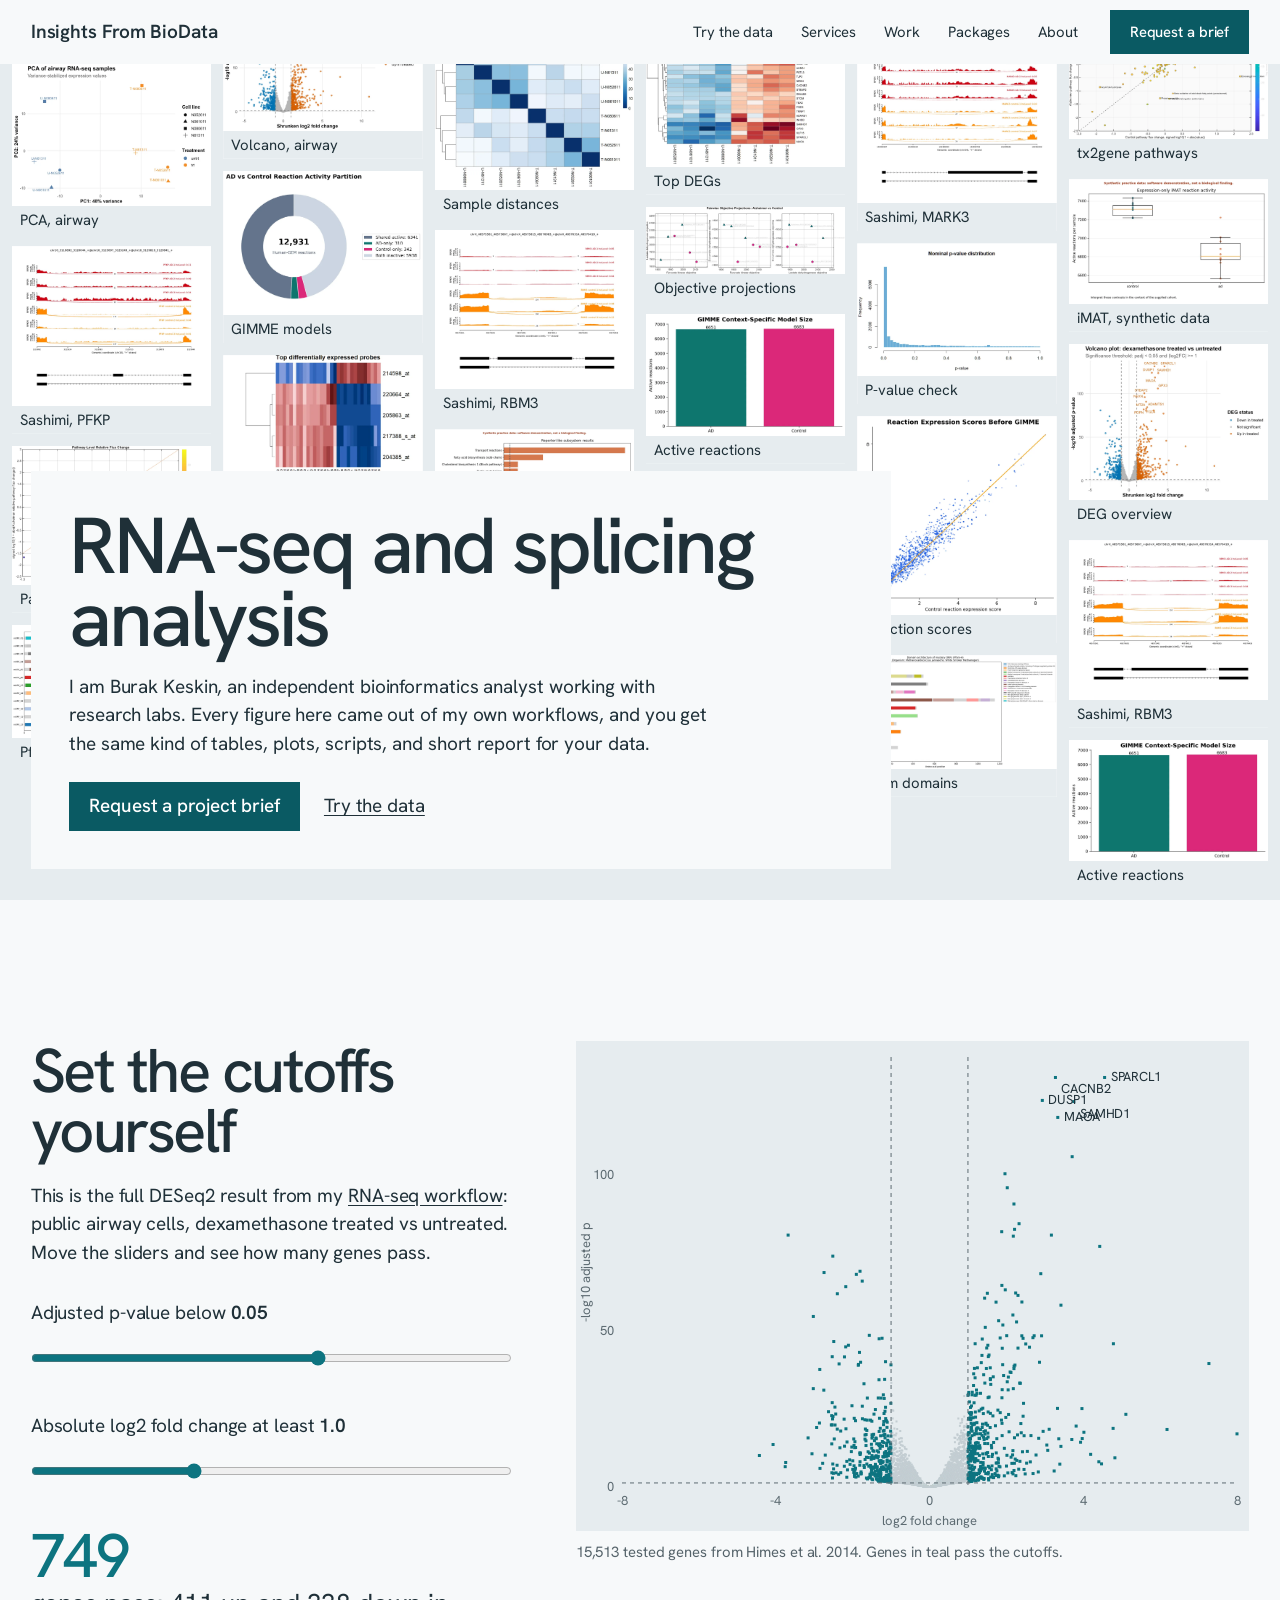
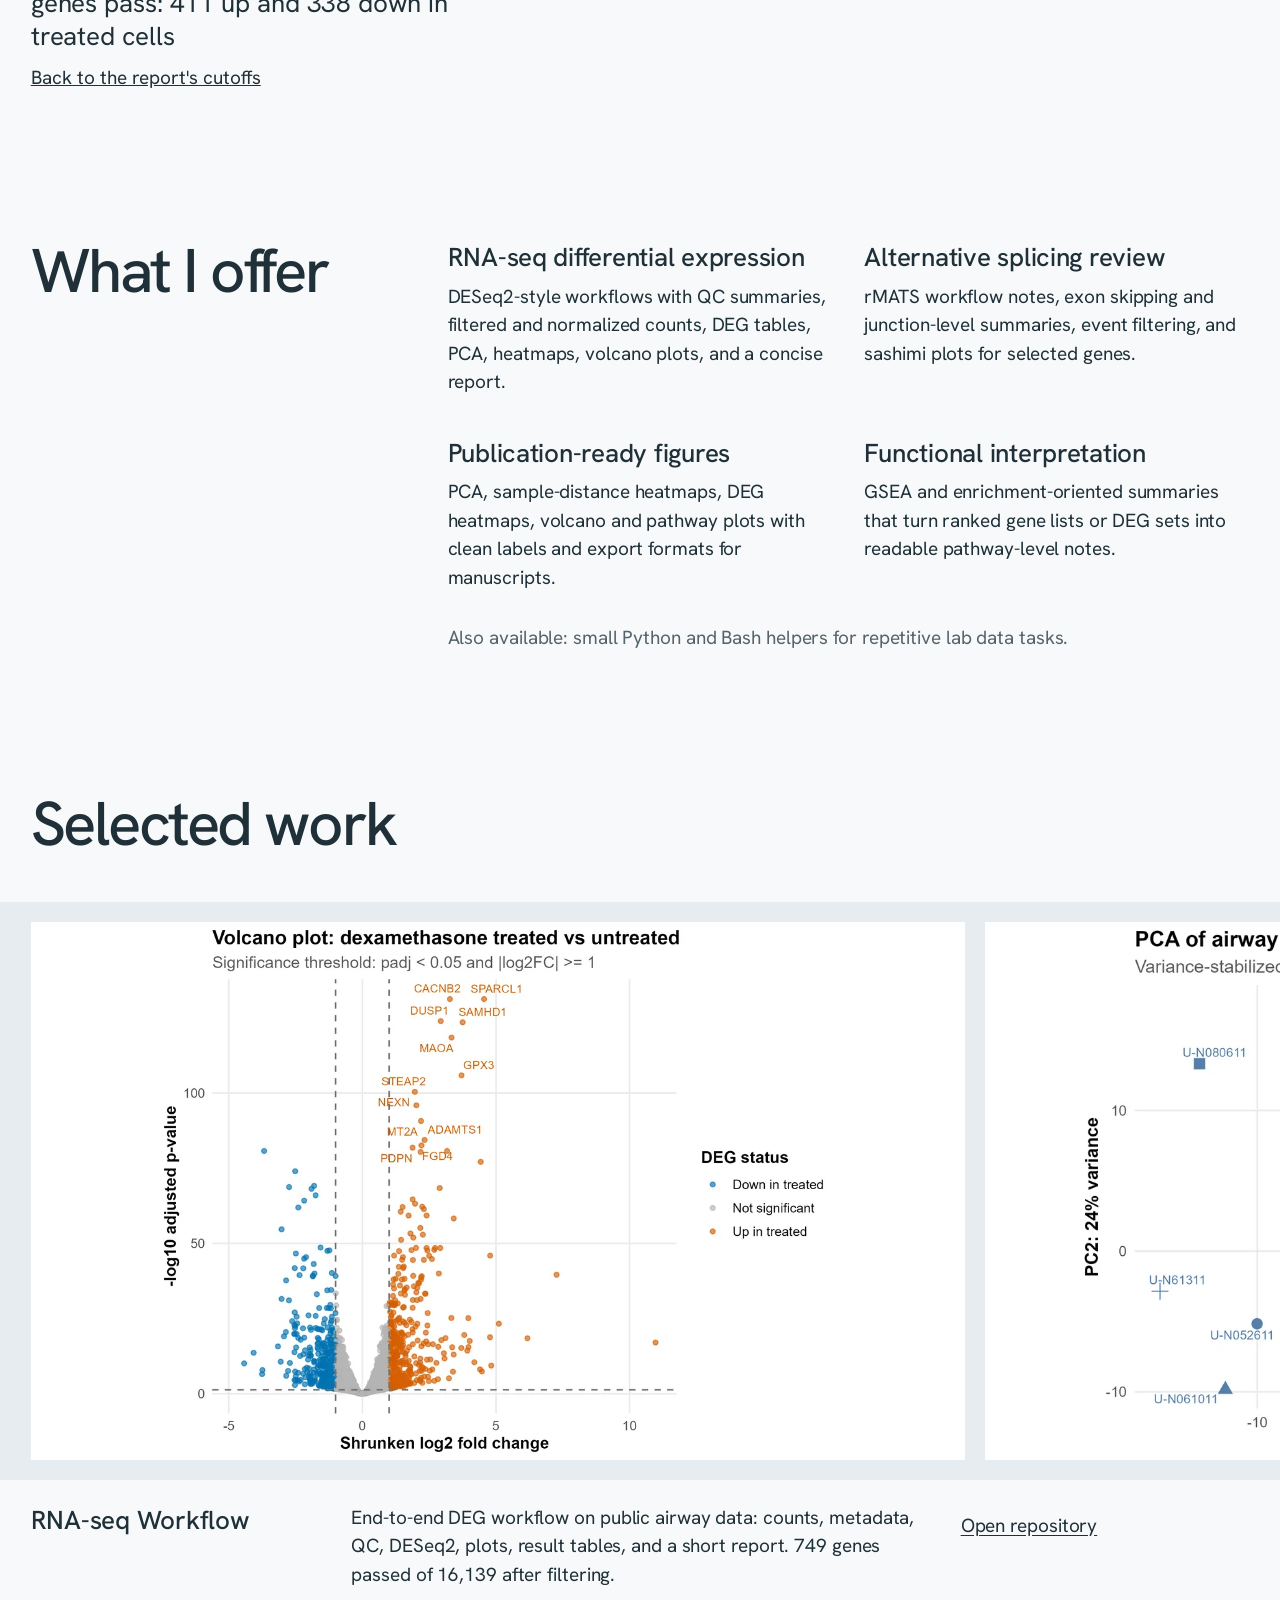
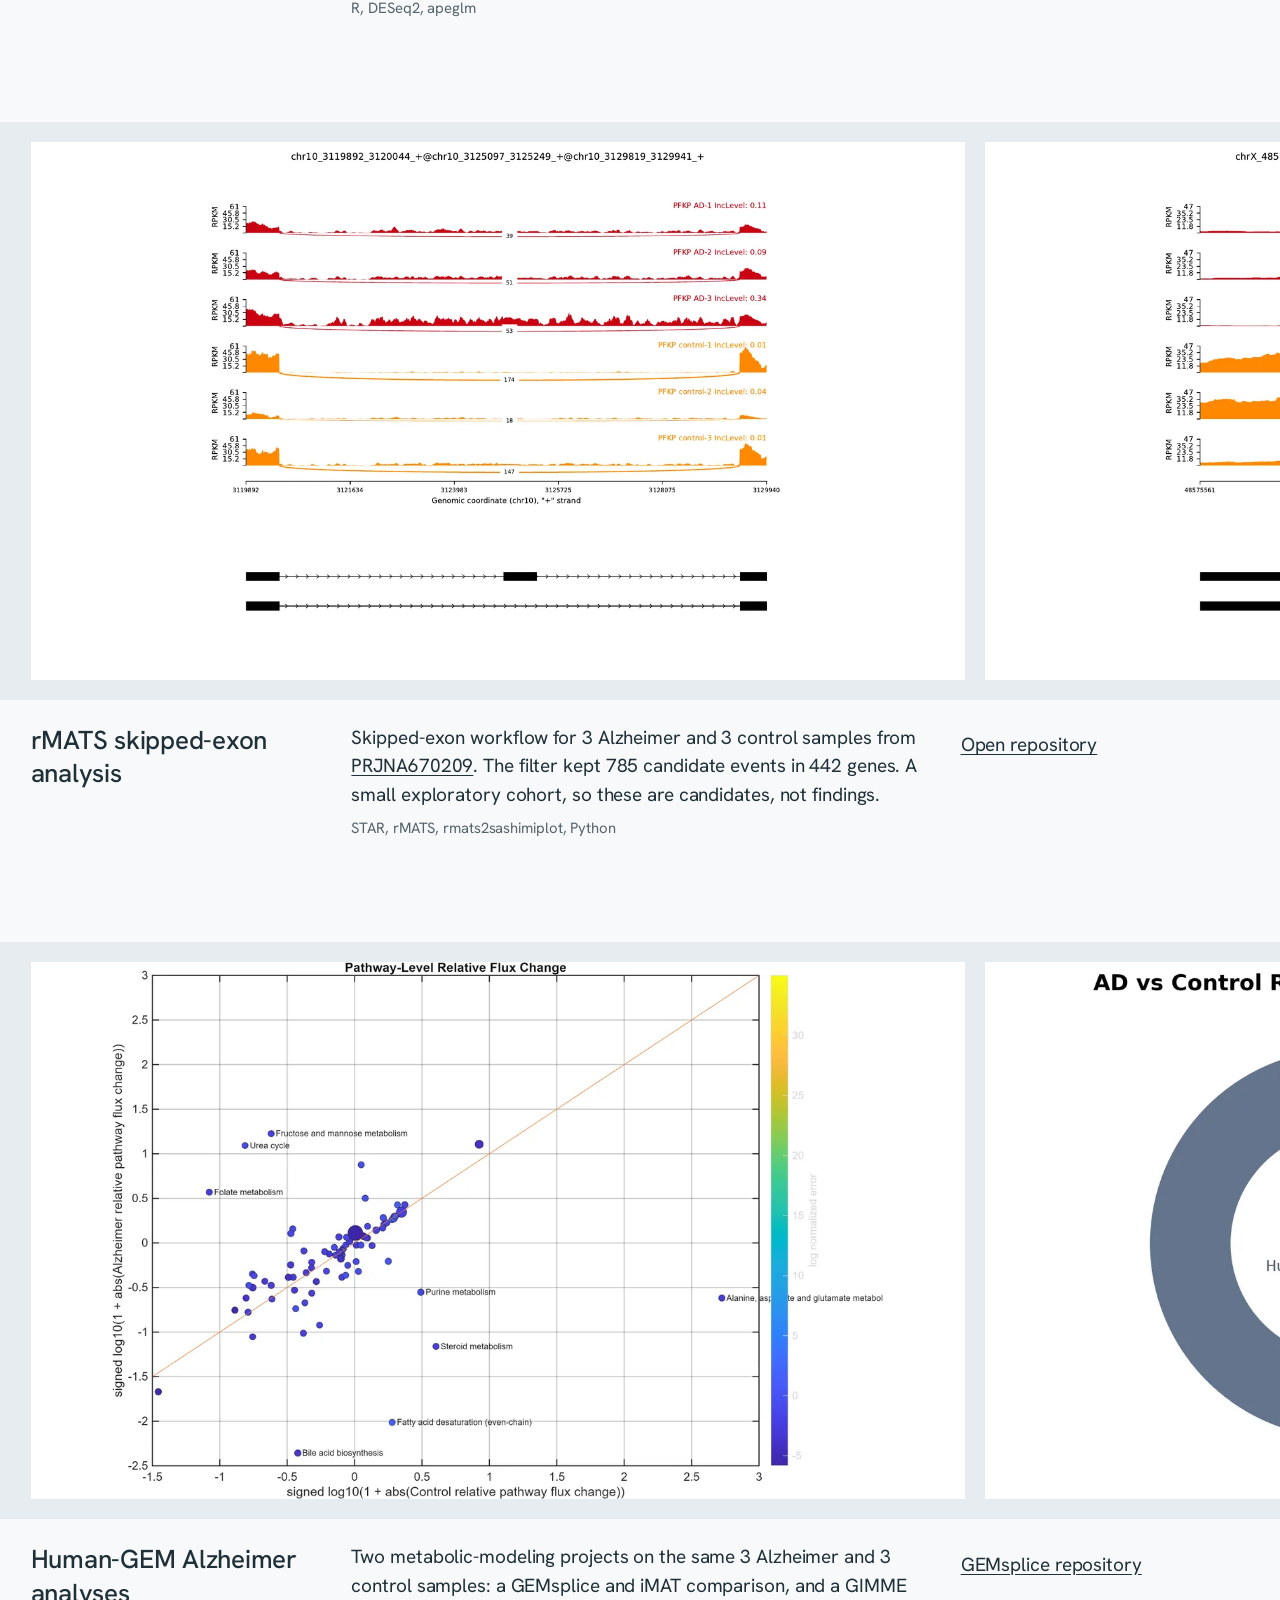
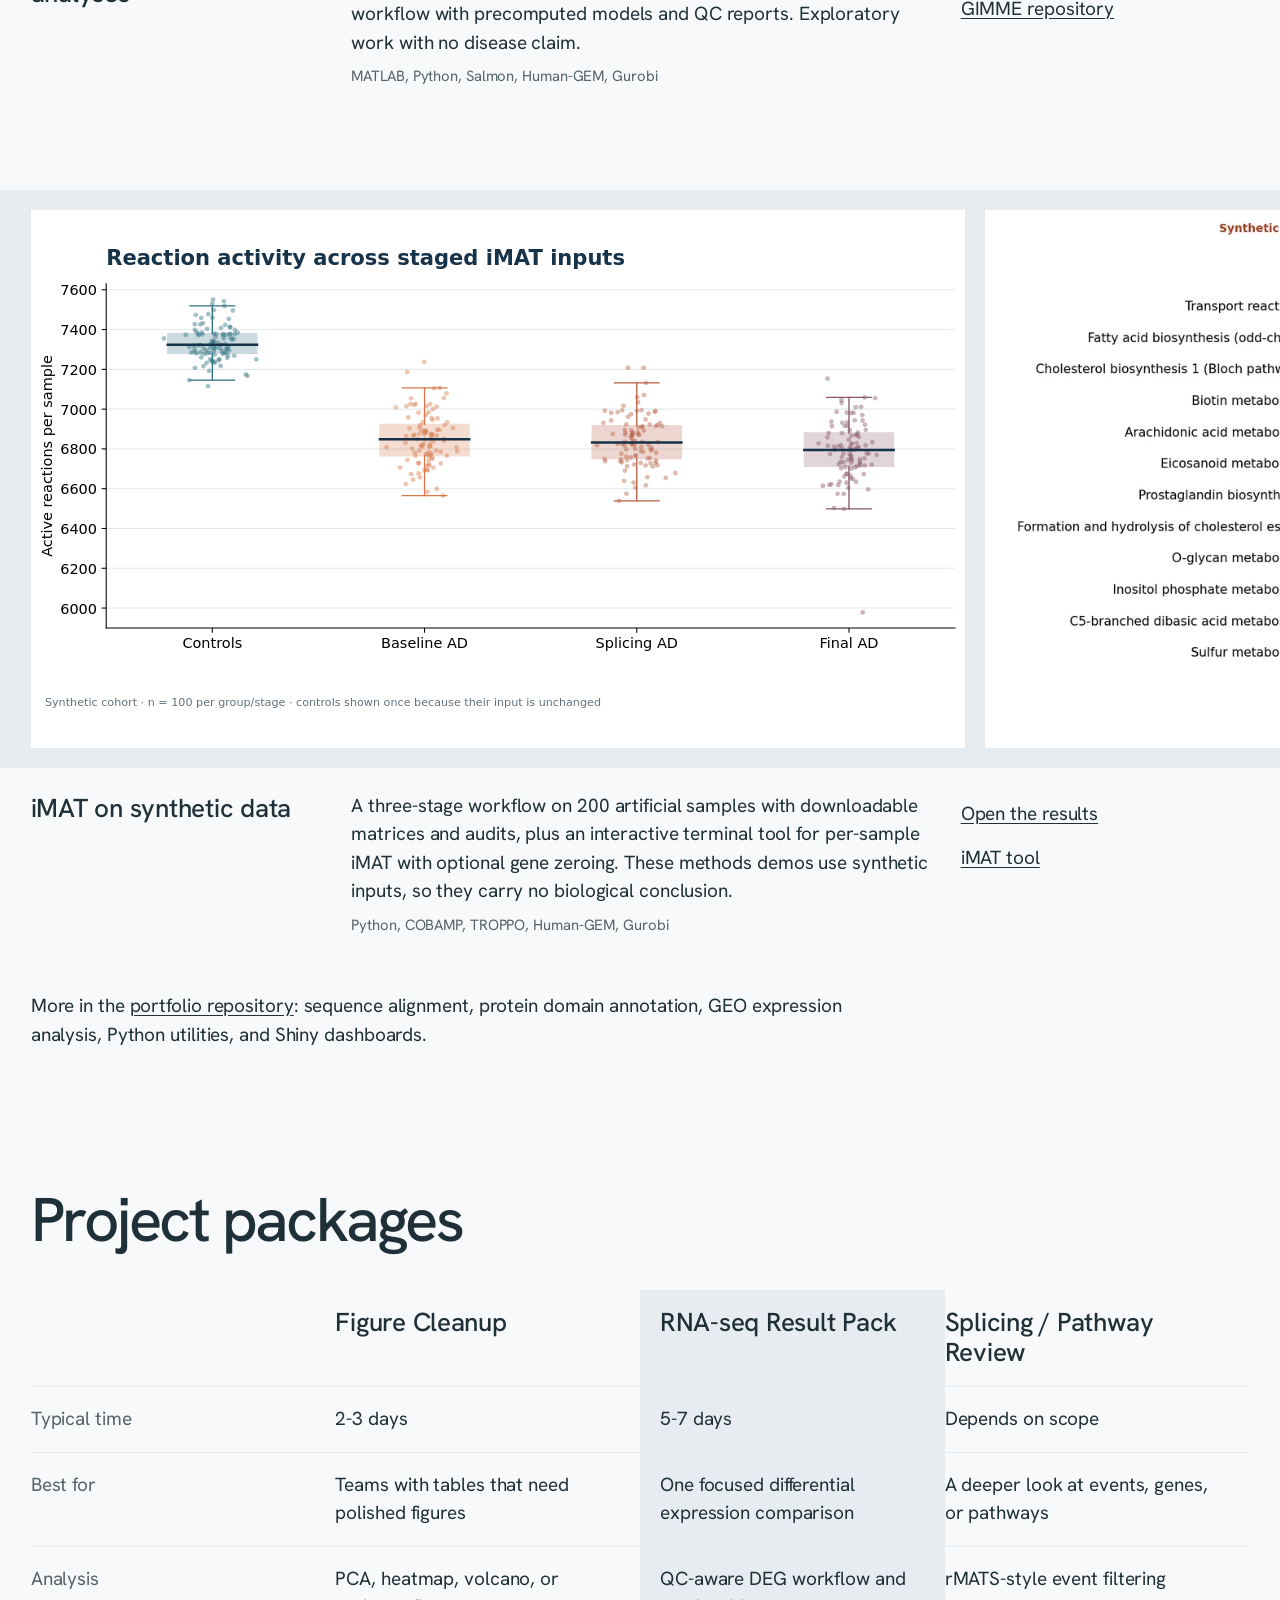
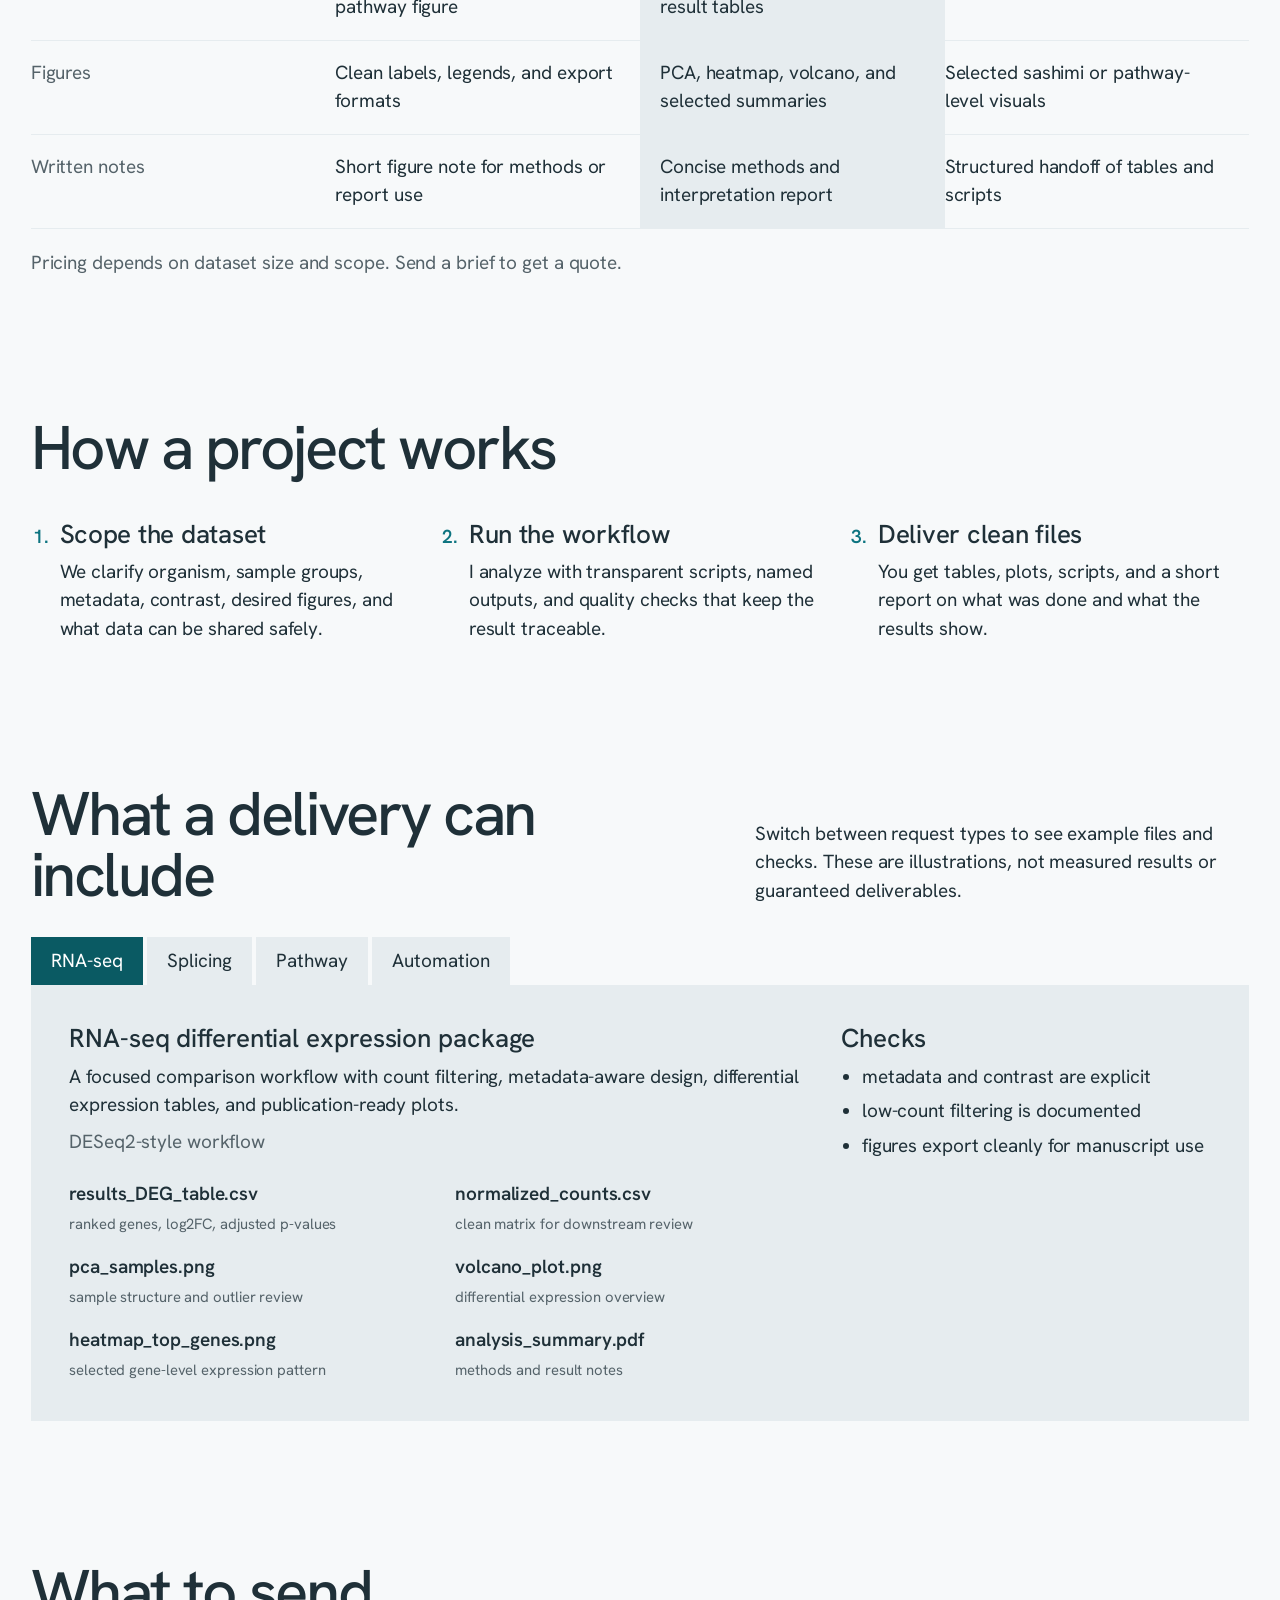
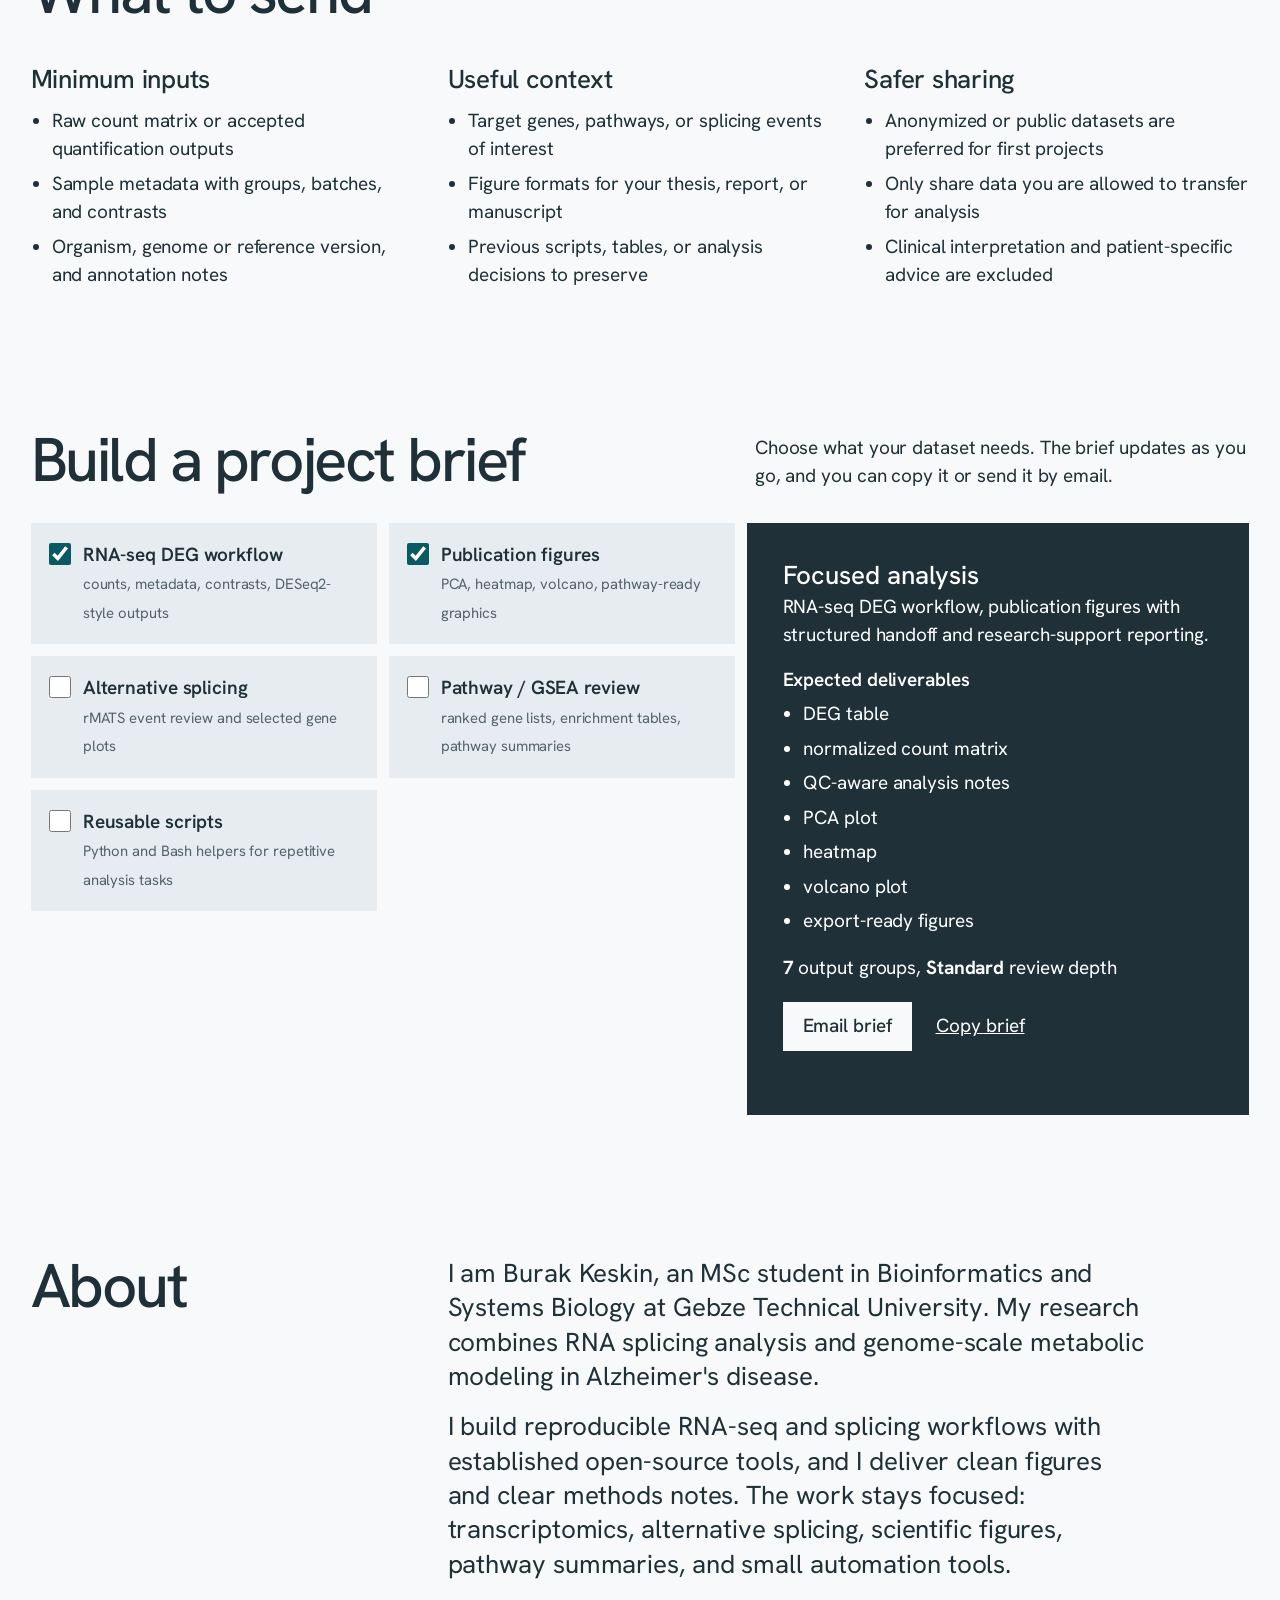
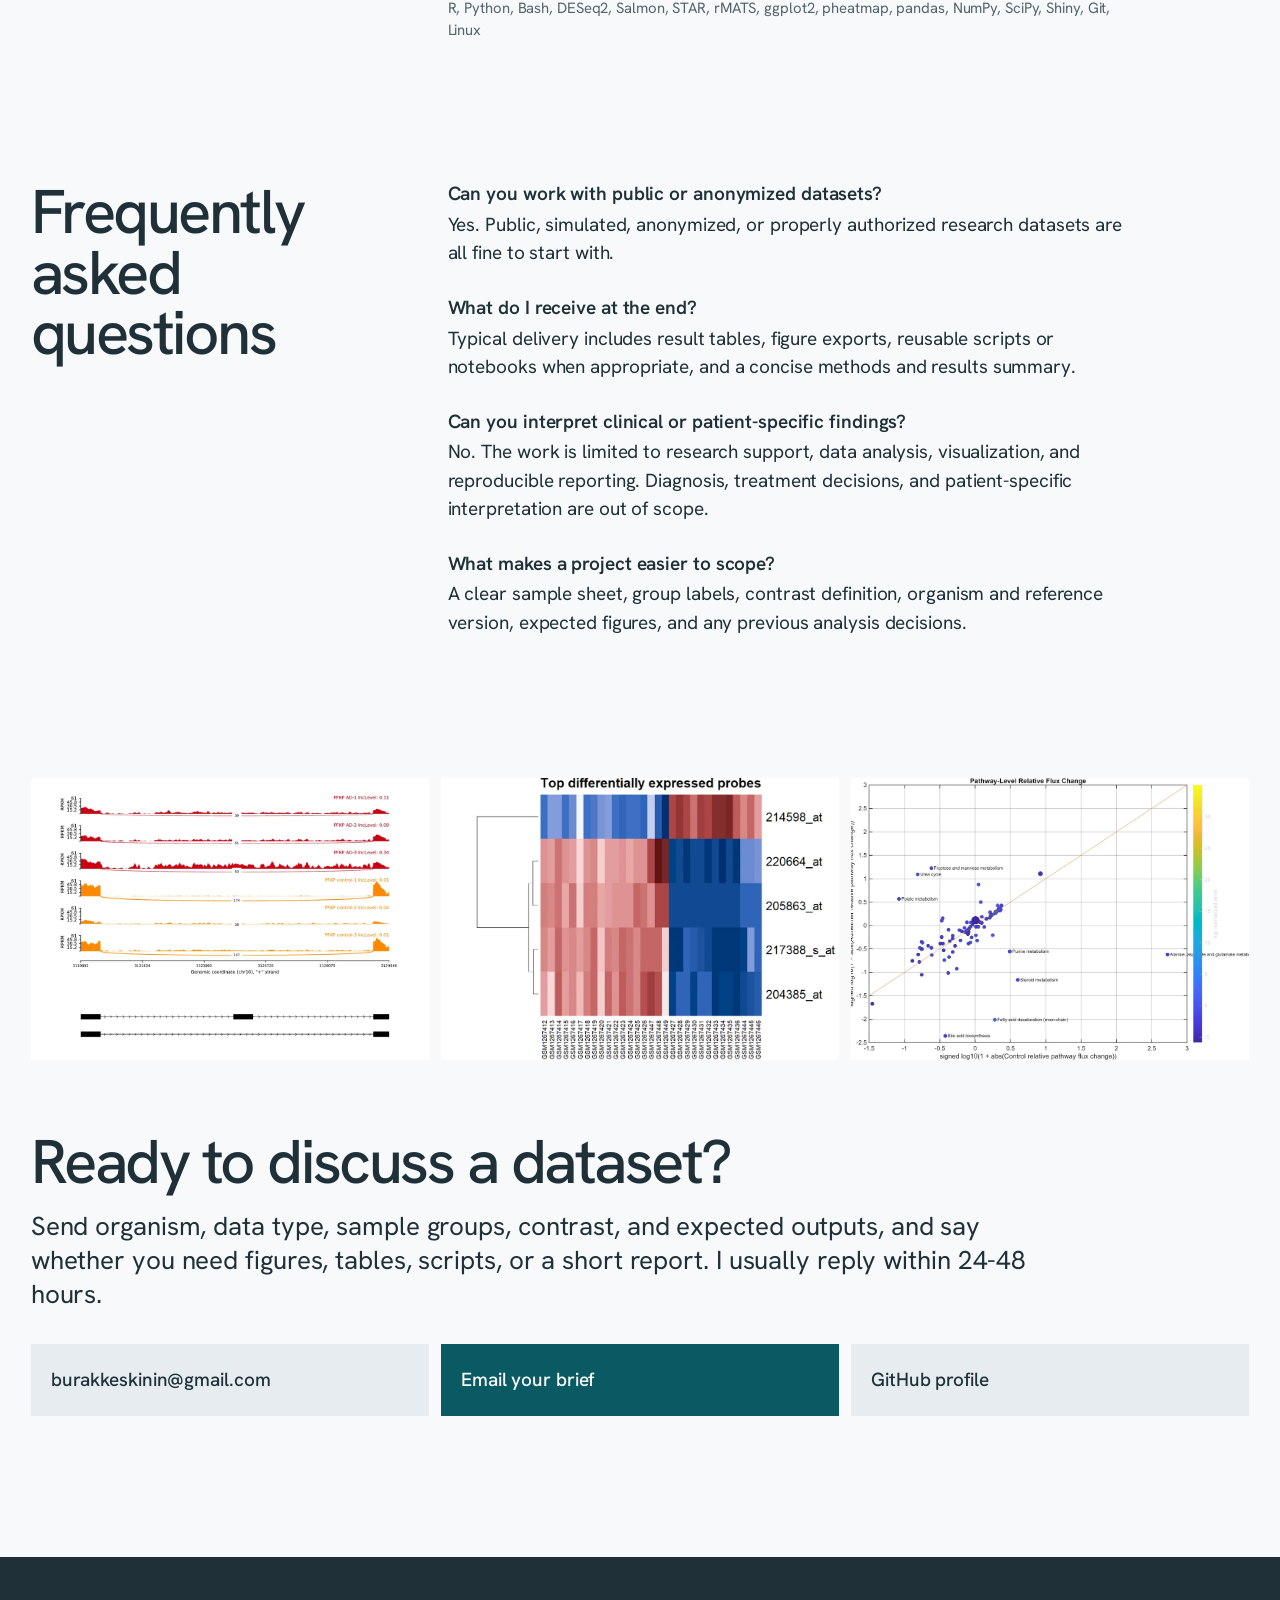
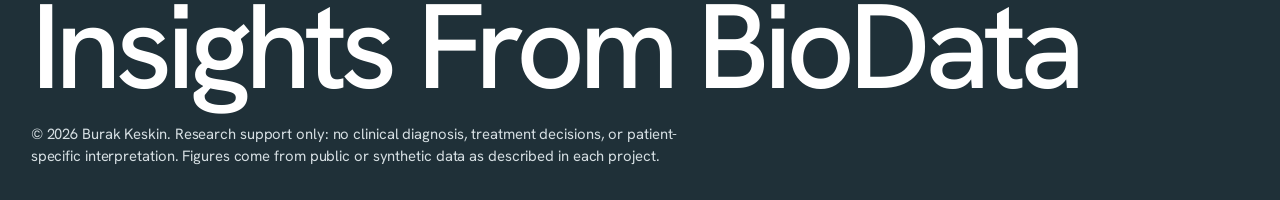
==== commit 9b252b77: "Redesign site around real figures with interactive volcano plot Co-Authored-By: Claude Opus 5.5 <nor" ====
--- a/index.html
+++ b/index.html
@@ -3,769 +3,353 @@
 <head>
   <meta charset="utf-8">
   <meta name="viewport" content="width=device-width, initial-scale=1">
-  <meta name="description" content="Insights From BioData provides RNA-seq, alternative splicing, pathway analysis, publication-ready visualization, and reproducible bioinformatics workflow support.">
-  <title>Insights From BioData | RNA-seq & Bioinformatics Workflows</title>
+  <meta name="description" content="RNA-seq and splicing analysis for research labs by Burak Keskin: clear tables, publication-ready figures, reproducible scripts, and short reports.">
+  <title>Insights From BioData | RNA-seq and splicing analysis</title>
   <link rel="canonical" href="https://bioinformatikci.github.io/insights-from-biodata/">
   <meta property="og:type" content="website">
-  <meta property="og:title" content="Insights From BioData | RNA-seq & Bioinformatics Workflows">
-  <meta property="og:description" content="RNA-seq, alternative splicing, pathway summaries, and publication-ready figures for research teams.">
+  <meta property="og:title" content="Insights From BioData | RNA-seq and splicing analysis">
+  <meta property="og:description" content="Clear tables, publication-ready figures, reproducible scripts, and short reports for research labs.">
   <meta property="og:url" content="https://bioinformatikci.github.io/insights-from-biodata/">
   <meta property="og:image" content="https://bioinformatikci.github.io/insights-from-biodata/assets/rna-seq-pca.png">
   <meta name="twitter:card" content="summary_large_image">
   <link rel="icon" href="assets/favicon.svg?v=20260831" type="image/svg+xml">
-  <link rel="stylesheet" href="styles.css?v=20261031">
+  <link rel="preconnect" href="https://fonts.googleapis.com">
+  <link rel="preconnect" href="https://fonts.gstatic.com" crossorigin>
+  <link href="https://fonts.googleapis.com/css2?family=Hanken+Grotesk:wght@400;500;600&display=swap" rel="stylesheet">
+  <link rel="stylesheet" href="styles.css?v=20261102">
 </head>
 <body>
   <header class="site-header">
-    <div class="header-inner">
-      <a class="brand" href="#top" aria-label="Insights From BioData home">
-        <span class="brand-mark">IFB</span>
-        <span>Insights From BioData</span>
-      </a>
-
-      <button class="mobile-menu-button" type="button" aria-expanded="false" aria-controls="primary-navigation">Menu</button>
-
-      <nav class="nav" id="primary-navigation" aria-label="Primary navigation">
-        <div class="nav-group">
-          <button class="nav-trigger" type="button" aria-expanded="false">Services</button>
-          <div class="nav-menu">
-            <a href="#services"><strong>RNA-seq analysis</strong><span>DEG tables, PCA, heatmaps, volcano plots</span></a>
-            <a href="#services"><strong>Alternative splicing</strong><span>rMATS event review</span></a>
-            <a href="#services"><strong>Pathway & GSEA</strong><span>Functional summaries and pathway interpretation</span></a>
-            <a href="#services"><strong>Automation</strong><span>Python/Bash helpers for repeatable work</span></a>
-          </div>
-        </div>
-
-        <div class="nav-group">
-          <button class="nav-trigger" type="button" aria-expanded="false">Portfolio</button>
-          <div class="nav-menu">
-            <a href="#work"><strong>GitHub proof</strong><span>Open workflow repositories</span></a>
-            <a href="#results"><strong>Figure gallery</strong><span>RNA-seq and pathway-level outputs</span></a>
-            <a href="projects/synthetic-imat/index.html"><strong>iMAT results showcase</strong><span>Figures, matrices, and audited tables</span></a>
-          </div>
-        </div>
-
-        <div class="nav-group">
-          <button class="nav-trigger" type="button" aria-expanded="false">Resources</button>
-          <div class="nav-menu">
-            <a href="#builder"><strong>Project brief builder</strong><span>Choose analysis blocks and outputs</span></a>
-            <a href="#explorer"><strong>Deliverable explorer</strong><span>Preview expected handoff items</span></a>
-            <a href="#faq"><strong>FAQ</strong><span>Scope, inputs, limits, and delivery</span></a>
-          </div>
-        </div>
-
-        <div class="nav-group">
-          <button class="nav-trigger" type="button" aria-expanded="false">Process</button>
-          <div class="nav-menu">
-            <a href="#workflow"><strong>Process</strong><span>How a project moves from files to handoff</span></a>
-            <a href="#handoff"><strong>Project handoff</strong><span>Inputs that make analysis easier to scope</span></a>
-            <a href="#specs"><strong>Specifications</strong><span>Expected inputs, outputs, and boundaries</span></a>
-          </div>
-        </div>
-
-        <div class="nav-group">
-          <button class="nav-trigger" type="button" aria-expanded="false">About</button>
-          <div class="nav-menu">
-            <a href="#about"><strong>About</strong><span>Background and research focus</span></a>
-            <a href="#standards"><strong>Standards</strong><span>Research-support boundaries</span></a>
-            <a href="#contact"><strong>Contact</strong><span>Start by email or GitHub</span></a>
-          </div>
-        </div>
-      </nav>
-
-      <div class="header-actions">
-        <a class="header-link" href="https://github.com/Bioinformatikci" target="_blank" rel="noreferrer">GitHub</a>
-        <a class="button header-cta" href="#builder">Request a brief</a>
-      </div>
-    </div>
+    <a class="brand" href="#top">Insights From BioData</a>
+    <button class="mobile-menu-button" type="button" aria-expanded="false" aria-controls="primary-navigation">Menu</button>
+    <nav class="nav" id="primary-navigation" aria-label="Primary navigation">
+      <a href="#cutoffs">Try the data</a>
+      <a href="#services">Services</a>
+      <a href="#work">Work</a>
+      <a href="#packages">Packages</a>
+      <a href="#about">About</a>
+    </nav>
+    <a class="button header-cta" href="#builder">Request a brief</a>
   </header>
 
   <main id="top">
-    <section class="hero">
-      <div class="hero-copy">
-        <p class="eyebrow">Independent bioinformatics analyst</p>
-        <h1>
-          <span>RNA-seq and splicing</span>
-          <span>analysis support</span>
-          <span>for research teams.</span>
-        </h1>
-        <p class="lead">
-          I turn transcriptomics data into clear tables, publication-ready figures,
-          reproducible scripts, and short reports. The work is research support, not
-          clinical diagnosis or patient-level interpretation.
-        </p>
-        <div class="hero-actions">
-          <a class="button primary" href="#builder">Request a project brief</a>
-          <a class="button secondary" href="https://github.com/Bioinformatikci/rna-seq-workflow" target="_blank" rel="noreferrer">See the RNA-seq example</a>
-          <a class="button secondary" href="#results">Browse figures</a>
-        </div>
-        <ul class="hero-lines" aria-label="Core service capabilities">
-          <li>RNA-seq differential expression workflows with count filtering, QC summaries, DEG tables, PCA, heatmaps, and volcano plots</li>
-          <li>Alternative splicing support focused on rMATS outputs, candidate event review, and sashimi-ready handoff</li>
-          <li>GSEA/pathway interpretation that turns gene lists into readable research notes</li>
-          <li>Exploratory metabolic-modeling demos with Human-GEM (iMAT, GIMME)</li>
-        </ul>
-      </div>
-
-      <div class="analysis-console result-preview" aria-label="Portfolio result preview">
-        <div class="preview-top">
-          <span>RNA-seq workflow output</span>
-          <span class="status-dot">GitHub portfolio</span>
-        </div>
-        <figure class="hero-result hero-result-featured">
-          <button class="result-image-button" type="button" data-image="assets/rna-seq-pca.png" data-title="PCA sample structure review" aria-label="Enlarge PCA sample structure plot">
-            <img src="assets/rna-seq-pca.png" alt="PCA plot from the RNA-seq workflow portfolio repository">
-          </button>
-          <figcaption>
-            <strong>PCA sample structure review</strong>
-            <span>Click a figure to enlarge</span>
-          </figcaption>
-          <p class="figure-source">Example output from public dataset.</p>
-        </figure>
-        <div class="preview-deliverables" aria-label="Example deliverables">
-          <span>PCA</span>
-          <span>Heatmap</span>
-          <span>Volcano</span>
-          <span>DEG table</span>
-        </div>
-        <div class="hero-mini-gallery" aria-label="Additional RNA-seq figure examples">
-          <button class="result-image-button" type="button" data-image="assets/rna-seq-volcano.png" data-title="RNA-seq volcano plot" aria-label="Enlarge RNA-seq volcano plot">
-            <img src="assets/rna-seq-volcano.png" alt="Volcano plot from the RNA-seq workflow portfolio repository">
-          </button>
-          <button class="result-image-button" type="button" data-image="assets/rna-seq-sample-distance-heatmap.png" data-title="Sample distance heatmap" aria-label="Enlarge sample distance heatmap">
-            <img src="assets/rna-seq-sample-distance-heatmap.png" alt="Sample distance heatmap from the RNA-seq workflow portfolio repository">
-          </button>
-          <button class="result-image-button" type="button" data-image="assets/rna-seq-top-deg-heatmap.png" data-title="Top DEG heatmap" aria-label="Enlarge top DEG heatmap">
-            <img src="assets/rna-seq-top-deg-heatmap.png" alt="Top differentially expressed gene heatmap from the RNA-seq workflow portfolio repository">
-          </button>
-        </div>
-        <div class="preview-deliverables portfolio-source" aria-label="Portfolio source">
-          <span>QC summary</span>
-          <span>Result tables</span>
-          <span>Methods note</span>
-        </div>
-      </div>
-    </section>
-
-    <section class="section intro-band about" id="about">
-      <div class="intro-text">
-        <h2>About.</h2>
-      </div>
-      <p>
-        I am Burak Keskin, an MSc student in Bioinformatics and Systems Biology at Gebze Technical University.
-        My research combines RNA splicing analysis and genome-scale metabolic modeling in Alzheimer's disease.
-        I build reproducible RNA-seq and splicing workflows, and I deliver clean figures and clear methods notes.
-      </p>
-    </section>
-
-    <section class="trust-strip" aria-label="Service highlights">
-      <article>
-        <h3>Research-ready inputs</h3>
-        <p>Count matrices, quantification outputs, metadata, contrasts, and authorized public/anonymized datasets.</p>
+    <section class="sheet" aria-labelledby="page-title">
+      <div class="sheet-columns">
+        <div class="sheet-column">
+          <button class="result-image-button frame" type="button" data-image="assets/sheet/sheet-pca.webp" data-title="PCA of airway RNA-seq samples"><img src="assets/sheet/sheet-pca.webp" width="1100" height="785" alt="PCA plot of airway RNA-seq samples"><span>PCA, airway</span></button>
+          <button class="result-image-button frame" type="button" data-image="assets/sheet/sheet-sashimi-pfkp.webp" data-title="PFKP sashimi plot"><img src="assets/sheet/sheet-sashimi-pfkp.webp" width="1100" height="880" alt="Sashimi plot of a PFKP skipped exon"><span>Sashimi, PFKP</span></button>
+          <button class="result-image-button frame" type="button" data-image="assets/sheet/sheet-gem-flux.webp" data-title="Pathway-level relative flux change"><img src="assets/sheet/sheet-gem-flux.webp" width="1100" height="767" alt="Pathway-level relative flux change scatter plot"><span>Pathway flux</span></button>
+          <button class="result-image-button frame" type="button" data-image="assets/sheet/sheet-domain.webp" data-title="Protein domain architecture"><img src="assets/sheet/sheet-domain.webp" width="1100" height="626" alt="Protein domain architecture plot"><span>Pfam domains</span></button>
+        </div>
+        <div class="sheet-column">
+          <button class="result-image-button frame" type="button" data-image="assets/sheet/sheet-volcano.webp" data-title="Volcano plot, dexamethasone treated vs untreated"><img src="assets/sheet/sheet-volcano.webp" width="1100" height="864" alt="Volcano plot of dexamethasone treated vs untreated cells"><span>Volcano, airway</span></button>
+          <button class="result-image-button frame" type="button" data-image="assets/sheet/sheet-gimme-donut.webp" data-title="Reaction activity partition, AD and control GIMME models"><img src="assets/sheet/sheet-gimme-donut.webp" width="1100" height="798" alt="Donut chart of reaction activity shared between AD and control models"><span>GIMME models</span></button>
+          <button class="result-image-button frame" type="button" data-image="assets/sheet/sheet-geo-heat.webp" data-title="Top gene expression heatmap, GEO psoriasis analysis"><img src="assets/sheet/sheet-geo-heat.webp" width="1100" height="733" alt="Heatmap of top genes in a GEO psoriasis dataset"><span>GEO heatmap</span></button>
+          <button class="result-image-button frame" type="button" data-image="assets/sheet/sheet-tree.webp" data-title="Marker gene tree"><img src="assets/sheet/sheet-tree.webp" width="1100" height="595" alt="Marker gene phylogenetic tree"><span>Marker tree</span></button>
+        </div>
+        <div class="sheet-column">
+          <button class="result-image-button frame" type="button" data-image="assets/sheet/sheet-distance.webp" data-title="Sample distance heatmap"><img src="assets/sheet/sheet-distance.webp" width="1100" height="916" alt="Sample distance heatmap of airway samples"><span>Sample distances</span></button>
+          <button class="result-image-button frame" type="button" data-image="assets/sheet/sheet-sashimi-rbm3.webp" data-title="RBM3 sashimi plot"><img src="assets/sheet/sheet-sashimi-rbm3.webp" width="1100" height="880" alt="Sashimi plot of an RBM3 skipped exon"><span>Sashimi, RBM3</span></button>
+          <button class="result-image-button frame" type="button" data-image="assets/sheet/sheet-imat-demo.webp" data-title="Reporter-like pathways, synthetic demo"><img src="assets/sheet/sheet-imat-demo.webp" width="1100" height="660" alt="Reporter-like pathway results from a synthetic iMAT demo"><span>iMAT, synthetic data</span></button>
+          <button class="result-image-button frame" type="button" data-image="assets/sheet/sheet-gem-tx.webp" data-title="Pathway scatter from the tx2gene analysis"><img src="assets/sheet/sheet-gem-tx.webp" width="1100" height="801" alt="Pathway scatter from the tx2gene analysis"><span>tx2gene pathways</span></button>
+        </div>
+        <div class="sheet-column">
+          <button class="result-image-button frame" type="button" data-image="assets/sheet/sheet-degheat.webp" data-title="Top DEG heatmap"><img src="assets/sheet/sheet-degheat.webp" width="1100" height="1283" alt="Heatmap of top differentially expressed genes"><span>Top DEGs</span></button>
+          <button class="result-image-button frame" type="button" data-image="assets/sheet/sheet-gem-proj.webp" data-title="Pairwise objective projections"><img src="assets/sheet/sheet-gem-proj.webp" width="1100" height="373" alt="Pairwise objective projection plots"><span>Objective projections</span></button>
+          <button class="result-image-button frame" type="button" data-image="assets/sheet/sheet-gimme-active.webp" data-title="Active reaction counts in AD and control models"><img src="assets/sheet/sheet-gimme-active.webp" width="1100" height="672" alt="Active reaction counts in AD and control GIMME models"><span>Active reactions</span></button>
+          <button class="result-image-button frame" type="button" data-image="assets/sheet/sheet-sashimi-pfkp.webp" data-title="Sashimi plot of a PFKP skipped exon"><img src="assets/sheet/sheet-sashimi-pfkp.webp" width="1100" height="880" alt="Sashimi plot of a PFKP skipped exon"><span>Sashimi, PFKP</span></button>
+          <button class="result-image-button frame" type="button" data-image="assets/sheet/sheet-tree.webp" data-title="Marker gene phylogenetic tree"><img src="assets/sheet/sheet-tree.webp" width="1100" height="595" alt="Marker gene phylogenetic tree"><span>Marker tree</span></button>
+        </div>
+        <div class="sheet-column">
+          <button class="result-image-button frame" type="button" data-image="assets/sheet/sheet-sashimi-mark3.webp" data-title="MARK3 sashimi plot"><img src="assets/sheet/sheet-sashimi-mark3.webp" width="1100" height="880" alt="Sashimi plot of a MARK3 skipped exon"><span>Sashimi, MARK3</span></button>
+          <button class="result-image-button frame" type="button" data-image="assets/sheet/sheet-geo-p.webp" data-title="P-value distribution, GEO psoriasis analysis"><img src="assets/sheet/sheet-geo-p.webp" width="1100" height="733" alt="P-value distribution from a GEO psoriasis analysis"><span>P-value check</span></button>
+          <button class="result-image-button frame" type="button" data-image="assets/sheet/sheet-gimme-scatter.webp" data-title="AD versus control reaction scores"><img src="assets/sheet/sheet-gimme-scatter.webp" width="1100" height="1098" alt="Scatter plot of AD versus control reaction scores"><span>Reaction scores</span></button>
+          <button class="result-image-button frame" type="button" data-image="assets/sheet/sheet-domain.webp" data-title="Protein domain architecture plot"><img src="assets/sheet/sheet-domain.webp" width="1100" height="626" alt="Protein domain architecture plot"><span>Pfam domains</span></button>
+        </div>
+        <div class="sheet-column">
+          <button class="result-image-button frame" type="button" data-image="assets/sheet/sheet-gem-tx.webp" data-title="Curated pathway scatter, tx2gene analysis"><img src="assets/sheet/sheet-gem-tx.webp" width="1100" height="801" alt="Pathway scatter plot from the tx2gene analysis"><span>tx2gene pathways</span></button>
+          <button class="result-image-button frame" type="button" data-image="assets/sheet/sheet-imat-active.webp" data-title="Active reactions, synthetic demo"><img src="assets/sheet/sheet-imat-active.webp" width="1100" height="687" alt="Active reactions per sample in a synthetic iMAT demo"><span>iMAT, synthetic data</span></button>
+          <button class="result-image-button frame" type="button" data-image="assets/sheet/sheet-volcano.webp" data-title="Volcano plot, dexamethasone treated vs untreated"><img src="assets/sheet/sheet-volcano.webp" width="1100" height="864" alt="Volcano plot of dexamethasone treated vs untreated cells"><span>DEG overview</span></button>
+          <button class="result-image-button frame" type="button" data-image="assets/sheet/sheet-sashimi-rbm3.webp" data-title="Sashimi plot of an RBM3 skipped exon"><img src="assets/sheet/sheet-sashimi-rbm3.webp" width="1100" height="880" alt="Sashimi plot of an RBM3 skipped exon"><span>Sashimi, RBM3</span></button>
+          <button class="result-image-button frame" type="button" data-image="assets/sheet/sheet-gimme-active.webp" data-title="Active reaction counts in AD and control models"><img src="assets/sheet/sheet-gimme-active.webp" width="1100" height="672" alt="Active reaction counts in AD and control models"><span>Active reactions</span></button>
+        </div>
+      </div>
+      <div class="sheet-panel">
+        <h1 id="page-title">RNA-seq and splicing analysis</h1>
+        <p class="lead">I am Burak Keskin, an independent bioinformatics analyst working with research labs. Every figure here came out of my own workflows, and you get the same kind of tables, plots, scripts, and short report for your data.</p>
+        <div class="panel-actions">
+          <a class="button" href="#builder">Request a project brief</a>
+          <a class="text-link" href="#cutoffs">Try the data</a>
+        </div>
+      </div>
+    </section>
+
+    <section class="cutoffs" id="cutoffs" aria-labelledby="cutoffs-title">
+      <div class="cutoffs-copy">
+        <h2 id="cutoffs-title">Set the cutoffs yourself</h2>
+        <p>This is the full DESeq2 result from my <a href="https://github.com/Bioinformatikci/rna-seq-workflow" target="_blank" rel="noreferrer">RNA-seq workflow</a>: public airway cells, dexamethasone treated vs untreated. Move the sliders and see how many genes pass.</p>
+        <div class="control">
+          <label for="padj-cutoff">Adjusted p-value below <output id="padj-value" for="padj-cutoff">0.05</output></label>
+          <input id="padj-cutoff" type="range" min="0" max="5" step="1" value="3">
+        </div>
+        <div class="control">
+          <label for="lfc-cutoff">Absolute log2 fold change at least <output id="lfc-value" for="lfc-cutoff">1.0</output></label>
+          <input id="lfc-cutoff" type="range" min="0" max="3" step="0.1" value="1">
+        </div>
+        <p class="count" aria-live="polite"><strong id="deg-total">749</strong> genes pass: <span id="deg-up">411</span> up and <span id="deg-down">338</span> down in treated cells</p>
+        <button class="text-button" type="button" id="cutoff-reset">Back to the report's cutoffs</button>
+      </div>
+      <figure class="volcano">
+        <img id="volcano-fallback" src="assets/sheet/sheet-volcano.webp" width="1100" height="864" alt="Volcano plot of the airway result at padj below 0.05 and absolute log2 fold change of at least 1" loading="lazy">
+        <canvas id="volcano-canvas" hidden aria-label="Volcano plot that updates with the chosen cutoffs" role="img"></canvas>
+        <figcaption>15,513 tested genes from Himes et al. 2014. Genes in teal pass the cutoffs.</figcaption>
+      </figure>
+    </section>
+
+    <section class="services" id="services" aria-labelledby="services-title">
+      <h2 id="services-title">What I offer</h2>
+      <div class="service-columns">
+        <div>
+          <h3>RNA-seq differential expression</h3>
+          <p>DESeq2-style workflows with QC summaries, filtered and normalized counts, DEG tables, PCA, heatmaps, volcano plots, and a concise report.</p>
+        </div>
+        <div>
+          <h3>Alternative splicing review</h3>
+          <p>rMATS workflow notes, exon skipping and junction-level summaries, event filtering, and sashimi plots for selected genes.</p>
+        </div>
+        <div>
+          <h3>Publication-ready figures</h3>
+          <p>PCA, sample-distance heatmaps, DEG heatmaps, volcano and pathway plots with clean labels and export formats for manuscripts.</p>
+        </div>
+        <div>
+          <h3>Functional interpretation</h3>
+          <p>GSEA and enrichment-oriented summaries that turn ranked gene lists or DEG sets into readable pathway-level notes.</p>
+        </div>
+      </div>
+      <p class="aside">Also available: small Python and Bash helpers for repetitive lab data tasks.</p>
+    </section>
+
+    <section class="work" id="work" aria-labelledby="work-title">
+      <h2 id="work-title">Selected work</h2>
+
+      <article class="project">
+        <div class="strip" tabindex="0" role="group" aria-label="RNA-seq Workflow figures">
+          <img src="assets/sheet/sheet-volcano.webp" width="1100" height="864" alt="Volcano plot from the RNA-seq workflow" loading="lazy">
+          <img src="assets/sheet/sheet-pca.webp" width="1100" height="785" alt="PCA plot from the RNA-seq workflow" loading="lazy">
+          <img src="assets/sheet/sheet-distance.webp" width="1100" height="916" alt="Sample distance heatmap from the RNA-seq workflow" loading="lazy">
+        </div>
+        <div class="facts">
+          <h3>RNA-seq Workflow</h3>
+          <p>End-to-end DEG workflow on public airway data: counts, metadata, QC, DESeq2, plots, result tables, and a short report. 749 genes passed of 16,139 after filtering.</p>
+          <p class="tools">R, DESeq2, apeglm</p>
+          <a class="text-link" href="https://github.com/Bioinformatikci/rna-seq-workflow" target="_blank" rel="noreferrer">Open repository</a>
+        </div>
       </article>
-      <article>
-        <h3>Established open-source tools</h3>
-        <p>R, Python, DESeq2-style analysis, rMATS splicing review, GSEA/pathway summaries.</p>
+
+      <article class="project">
+        <div class="strip" tabindex="0" role="group" aria-label="rMATS skipped-exon analysis figures">
+          <img src="assets/sheet/sheet-sashimi-pfkp.webp" width="1100" height="880" alt="Sashimi plot for PFKP" loading="lazy">
+          <img src="assets/sheet/sheet-sashimi-rbm3.webp" width="1100" height="880" alt="Sashimi plot for RBM3" loading="lazy">
+          <img src="assets/sheet/sheet-sashimi-mark3.webp" width="1100" height="880" alt="Sashimi plot for MARK3" loading="lazy">
+        </div>
+        <div class="facts">
+          <h3>rMATS skipped-exon analysis</h3>
+          <p>Skipped-exon workflow for 3 Alzheimer and 3 control samples from <a href="https://www.ncbi.nlm.nih.gov/bioproject/PRJNA670209" target="_blank" rel="noreferrer">PRJNA670209</a>. The filter kept 785 candidate events in 442 genes. A small exploratory cohort, so these are candidates, not findings.</p>
+          <p class="tools">STAR, rMATS, rmats2sashimiplot, Python</p>
+          <a class="text-link" href="https://github.com/Bioinformatikci/rmats-ad-skipped-exon-analysis" target="_blank" rel="noreferrer">Open repository</a>
+        </div>
       </article>
-      <article>
-        <h3>Publication-ready handoff</h3>
-        <p>Figures, result tables, scripts, and concise methods notes organized for researcher review.</p>
+
+      <article class="project">
+        <div class="strip" tabindex="0" role="group" aria-label="Metabolic modeling figures">
+          <img src="assets/sheet/sheet-gem-flux.webp" width="1100" height="767" alt="Pathway-level relative flux change scatter plot" loading="lazy">
+          <img src="assets/sheet/sheet-gimme-donut.webp" width="1100" height="798" alt="Reaction activity shared between AD and control models" loading="lazy">
+          <img src="assets/sheet/sheet-gimme-active.webp" width="1100" height="672" alt="Active reaction counts in AD and control models" loading="lazy">
+        </div>
+        <div class="facts">
+          <h3>Human-GEM Alzheimer analyses</h3>
+          <p>Two metabolic-modeling projects on the same 3 Alzheimer and 3 control samples: a GEMsplice and iMAT comparison, and a GIMME workflow with precomputed models and QC reports. Exploratory work with no disease claim.</p>
+          <p class="tools">MATLAB, Python, Salmon, Human-GEM, Gurobi</p>
+          <span class="link-row">
+            <a class="text-link" href="https://github.com/Bioinformatikci/gemsplice-humangem-alzheimer-analysis" target="_blank" rel="noreferrer">GEMsplice repository</a>
+            <a class="text-link" href="https://github.com/Bioinformatikci/humangem-gimme-alzheimer-analysis" target="_blank" rel="noreferrer">GIMME repository</a>
+          </span>
+        </div>
       </article>
-    </section>
-
-    <section class="section intro-band">
-      <div class="intro-text">
-        <h2>For researchers who need analysis outputs they can inspect, explain, and reuse.</h2>
-      </div>
-      <p>
-        The work stays focused: transcriptomics, alternative splicing,
-        scientific visualization, pathway summaries, and small automation tools for wet-lab
-        data handling.
-      </p>
-    </section>
-
-    <section class="section" id="services">
-      <div class="section-heading">
-        <h2>What I offer.</h2>
-      </div>
-      <div class="service-grid">
-        <article class="service-card featured">
-          <span class="card-tag">Primary</span>
-          <h3>RNA-seq Differential Expression</h3>
-          <p>DESeq2-style workflows with QC summaries, filtered count matrices, normalized counts, DEG tables, PCA, heatmaps, volcano plots, and concise reports.</p>
-        </article>
-        <article class="service-card">
-          <span class="card-tag">Splicing</span>
-          <h3>Alternative Splicing Review</h3>
-          <p>rMATS workflow notes, exon skipping and junction-level summaries, event filtering, and sashimi plot preparation for selected genes.</p>
-        </article>
-        <article class="service-card">
-          <span class="card-tag">Figures</span>
-          <h3>Publication-Ready Visuals</h3>
-          <p>PCA, sample-distance heatmaps, DEG heatmaps, volcano plots, pathway plots, expression summaries, and clean figure exports for manuscript workflows.</p>
-        </article>
-        <article class="service-card">
-          <span class="card-tag">Pathways</span>
-          <h3>Functional Interpretation</h3>
-          <p>GSEA and enrichment-oriented summaries that translate ranked gene lists or DEG sets into readable pathway-level research notes.</p>
-        </article>
-      </div>
-      <p class="service-extra">Also available: small Python/Bash helpers for repetitive lab data tasks.</p>
-    </section>
-
-    <section class="packages section" id="packages">
-      <div class="section-heading">
-        <h2>Project packages</h2>
-      </div>
-      <div class="package-grid">
-        <article class="package-card">
-          <span class="card-tag">Starter</span>
-          <h3>Figure Cleanup</h3>
-          <p class="package-time">Typical time: 2-3 days.</p>
-          <p>Best for teams that already have tables and need polished scientific figures.</p>
-          <ul>
-            <li>PCA, heatmap, volcano, or pathway figure</li>
-            <li>Clean labels, legends, and export formats</li>
-            <li>Short figure note for methods/report use</li>
-          </ul>
-        </article>
-        <article class="package-card highlighted">
-          <span class="card-tag">Core</span>
-          <h3>RNA-seq Result Pack</h3>
-          <p class="package-time">Typical time: 5-7 days.</p>
-          <p>Best for a focused differential expression comparison with reusable outputs.</p>
-          <ul>
-            <li>QC-aware DEG workflow and result tables</li>
-            <li>PCA, heatmap, volcano, and selected summaries</li>
-            <li>Concise methods and interpretation report</li>
-          </ul>
-        </article>
-        <article class="package-card">
-          <span class="card-tag">Advanced</span>
-          <h3>Splicing / Pathway Review</h3>
-          <p class="package-time">Time depends on scope.</p>
-          <p>Best for deeper review around events, genes, pathways, or selected biology.</p>
-          <ul>
-            <li>rMATS-style event filtering</li>
-            <li>Selected sashimi or pathway-level visuals</li>
-            <li>Structured handoff of tables and scripts</li>
-          </ul>
-        </article>
-      </div>
-      <p class="package-pricing">Pricing depends on dataset size and scope. Send a brief to get a quote.</p>
-    </section>
-
-    <section class="builder section" id="builder">
-      <div class="builder-heading">
-        <div>
-          <h2>Build a project brief</h2>
-        </div>
-        <p>
-          Select the analysis blocks that match the dataset. The brief updates into a compact
-          handoff summary for discussion and platform-based project scoping.
-        </p>
-      </div>
-
-      <div class="builder-shell">
-        <form class="builder-options" aria-label="Project scope options">
-          <label class="scope-option">
-            <input type="checkbox" value="rna" checked>
-            <span>
-              <strong>RNA-seq DEG workflow</strong>
-              <small>counts, metadata, contrasts, DESeq2-style outputs</small>
-            </span>
-          </label>
-          <label class="scope-option">
-            <input type="checkbox" value="figures" checked>
-            <span>
-              <strong>Publication figures</strong>
-              <small>PCA, heatmap, volcano, pathway-ready graphics</small>
-            </span>
-          </label>
-          <label class="scope-option">
-            <input type="checkbox" value="splicing">
-            <span>
-              <strong>Alternative splicing</strong>
-              <small>rMATS event review and selected gene plots</small>
-            </span>
-          </label>
-          <label class="scope-option">
-            <input type="checkbox" value="pathway">
-            <span>
-              <strong>Pathway / GSEA review</strong>
-              <small>ranked gene lists, enrichment tables, pathway summaries</small>
-            </span>
-          </label>
-          <label class="scope-option">
-            <input type="checkbox" value="automation">
-            <span>
-              <strong>Reusable scripts</strong>
-              <small>Python/Bash helpers for repetitive analysis tasks</small>
-            </span>
-          </label>
-        </form>
-
-        <aside class="brief-card" aria-live="polite">
-          <div class="brief-top">
-            <span class="card-tag">Generated brief</span>
-            <strong data-scope-level>Focused analysis</strong>
-          </div>
-          <p data-scope-summary>RNA-seq differential expression with publication-ready figures.</p>
-          <div>
-            <h3>Expected deliverables</h3>
-            <ul data-deliverables></ul>
-          </div>
-          <div class="brief-meta">
-            <span><strong data-output-count>5</strong> output groups</span>
-            <span><strong data-review-depth>Standard</strong> review depth</span>
-          </div>
-          <div class="brief-actions">
-            <button class="button secondary brief-copy" type="button">Copy brief</button>
-            <a class="button secondary" href="mailto:burakkeskinin@gmail.com" data-email-brief>Email brief</a>
-          </div>
-          <p class="copy-status" aria-live="polite"></p>
+
+      <article class="project" id="report">
+        <div class="strip" tabindex="0" role="group" aria-label="Synthetic iMAT figures">
+          <img src="projects/synthetic-imat/figures/active_reactions.svg" width="1100" height="660" alt="Active reaction counts for controls and three synthetic AD-labelled iMAT stages" loading="lazy">
+          <img src="assets/sheet/sheet-imat-demo.webp" width="1100" height="660" alt="Reporter-like pathway results from the iMAT tool demo" loading="lazy">
+          <img src="assets/sheet/sheet-imat-active.webp" width="1100" height="687" alt="Active reactions per sample in the iMAT tool demo" loading="lazy">
+        </div>
+        <div class="facts">
+          <h3>iMAT on synthetic data</h3>
+          <p>A three-stage workflow on 200 artificial samples with downloadable matrices and audits, plus an interactive terminal tool for per-sample iMAT with optional gene zeroing. These methods demos use synthetic inputs, so they carry no biological conclusion.</p>
+          <p class="tools">Python, COBAMP, TROPPO, Human-GEM, Gurobi</p>
+          <span class="link-row">
+            <a class="text-link" href="projects/synthetic-imat/index.html">Open the results</a>
+            <a class="text-link" href="https://github.com/Bioinformatikci/bioinformatics-portfolio-projects/tree/main/imat-tool" target="_blank" rel="noreferrer">iMAT tool</a>
+          </span>
+        </div>
+      </article>
+
+      <p class="more">More in the <a href="https://github.com/Bioinformatikci/bioinformatics-portfolio-projects" target="_blank" rel="noreferrer">portfolio repository</a>: sequence alignment, protein domain annotation, GEO expression analysis, Python utilities, and Shiny dashboards.</p>
+    </section>
+
+    <section class="packages" id="packages" aria-labelledby="packages-title">
+      <h2 id="packages-title">Project packages</h2>
+      <div class="table-scroll" tabindex="0" role="region" aria-labelledby="packages-title">
+        <table>
+          <thead>
+            <tr><th scope="col"><span class="visually-hidden">Compared</span></th><th scope="col">Figure Cleanup</th><th scope="col" class="core">RNA-seq Result Pack</th><th scope="col">Splicing / Pathway Review</th></tr>
+          </thead>
+          <tbody>
+            <tr><th scope="row">Typical time</th><td>2-3 days</td><td class="core">5-7 days</td><td>Depends on scope</td></tr>
+            <tr><th scope="row">Best for</th><td>Teams with tables that need polished figures</td><td class="core">One focused differential expression comparison</td><td>A deeper look at events, genes, or pathways</td></tr>
+            <tr><th scope="row">Analysis</th><td>PCA, heatmap, volcano, or pathway figure</td><td class="core">QC-aware DEG workflow and result tables</td><td>rMATS-style event filtering</td></tr>
+            <tr><th scope="row">Figures</th><td>Clean labels, legends, and export formats</td><td class="core">PCA, heatmap, volcano, and selected summaries</td><td>Selected sashimi or pathway-level visuals</td></tr>
+            <tr><th scope="row">Written notes</th><td>Short figure note for methods or report use</td><td class="core">Concise methods and interpretation report</td><td>Structured handoff of tables and scripts</td></tr>
+          </tbody>
+        </table>
+      </div>
+      <p class="aside">Pricing depends on dataset size and scope. Send a brief to get a quote.</p>
+    </section>
+
+    <section class="process" id="workflow" aria-labelledby="workflow-title">
+      <h2 id="workflow-title">How a project works</h2>
+      <ol>
+        <li><h3>Scope the dataset</h3><p>We clarify organism, sample groups, metadata, contrast, desired figures, and what data can be shared safely.</p></li>
+        <li><h3>Run the workflow</h3><p>I analyze with transparent scripts, named outputs, and quality checks that keep the result traceable.</p></li>
+        <li><h3>Deliver clean files</h3><p>You get tables, plots, scripts, and a short report on what was done and what the results show.</p></li>
+      </ol>
+    </section>
+
+    <section class="explorer" id="explorer" aria-labelledby="explorer-title">
+      <div class="explorer-intro">
+        <h2 id="explorer-title">What a delivery can include</h2>
+        <p>Switch between request types to see example files and checks. These are illustrations, not measured results or guaranteed deliverables.</p>
+      </div>
+      <div class="explorer-tabs" role="tablist" aria-label="Delivery examples">
+        <button type="button" class="explorer-tab active" role="tab" aria-selected="true" aria-controls="explorer-panel" data-explorer-tab="rna">RNA-seq</button>
+        <button type="button" class="explorer-tab" role="tab" aria-selected="false" aria-controls="explorer-panel" data-explorer-tab="splicing">Splicing</button>
+        <button type="button" class="explorer-tab" role="tab" aria-selected="false" aria-controls="explorer-panel" data-explorer-tab="pathway">Pathway</button>
+        <button type="button" class="explorer-tab" role="tab" aria-selected="false" aria-controls="explorer-panel" data-explorer-tab="automation">Automation</button>
+      </div>
+      <div class="explorer-panel" id="explorer-panel" role="tabpanel">
+        <div>
+          <h3 data-explorer-title>RNA-seq differential expression package</h3>
+          <p data-explorer-copy>A focused comparison workflow with count filtering, metadata-aware design, differential expression tables, and publication-ready plots.</p>
+          <p class="explorer-method" data-explorer-kicker>DESeq2-style workflow</p>
+          <div class="artifact-list" data-explorer-artifacts></div>
+        </div>
+        <aside class="quality-panel">
+          <h3>Checks</h3>
+          <ul data-explorer-checks></ul>
         </aside>
       </div>
     </section>
 
-    <section class="explorer section" id="explorer">
-      <div class="explorer-heading">
-        <div>
-          <h2>What a delivery can include</h2>
-        </div>
-        <p>
-          Switch between common request types to see the expected files, quality checks,
-          and researcher-facing outputs before a project begins. These are illustrative
-          examples, not measured results or guaranteed deliverables.
-        </p>
-      </div>
-
-      <div class="explorer-shell">
-        <div class="explorer-tabs" role="tablist" aria-label="Deliverable preview">
-          <button type="button" class="explorer-tab active" data-explorer-tab="rna">RNA-seq</button>
-          <button type="button" class="explorer-tab" data-explorer-tab="splicing">Splicing</button>
-          <button type="button" class="explorer-tab" data-explorer-tab="pathway">Pathway</button>
-          <button type="button" class="explorer-tab" data-explorer-tab="automation">Automation</button>
-        </div>
-
-        <div class="explorer-panel">
-          <div class="explorer-main">
-            <span class="card-tag" data-explorer-kicker>DESeq2-style workflow</span>
-            <h3 data-explorer-title>RNA-seq differential expression package</h3>
-            <p data-explorer-copy>
-              A focused comparison workflow with count filtering, metadata-aware design,
-              differential expression tables, and publication-ready plots.
-            </p>
-            <div class="artifact-list" data-explorer-artifacts></div>
-          </div>
-
-          <aside class="quality-panel">
-            <h3>Quality gates</h3>
-            <ul data-explorer-checks></ul>
-          </aside>
-        </div>
-      </div>
-    </section>
-
-    <section class="work section" id="work">
-      <div class="section-heading">
-        <h2>Selected work.</h2>
-      </div>
-      <div class="work-grid">
-        <article class="work-card wide">
-          <span class="card-tag">Python / R / Human-GEM</span>
-          <h3>Synthetic splicing and pathogenicity iMAT showcase</h3>
-          <p>Three computed Gurobi/iMAT layers for 100 AD-labelled and 100 control-labelled artificial samples, with downloadable reaction matrices, Fisher and reporter-like tables, vector figures, and input audits.</p>
-          <a href="projects/synthetic-imat/index.html">Open the results showcase</a>
-        </article>
-        <article class="work-card">
-          <span class="card-tag">Python / MATLAB</span>
-          <h3>GEMsplice HumanGEM Alzheimer Analysis</h3>
-          <p>Curated Alzheimer/control workflow integrating Salmon quantification outputs, Human-GEM resources, GEMsplice/iMAT-style scripts, summary tables, figures, and final report structure.</p>
-          <a href="https://github.com/Bioinformatikci/gemsplice-humangem-alzheimer-analysis" target="_blank" rel="noreferrer">Open repository</a>
-        </article>
-        <article class="work-card">
-          <div>
-            <span class="card-tag">R / DESeq2</span>
-            <h3>RNA-seq Workflow</h3>
-            <p>End-to-end DEG workflow with count data, metadata, QC, DESeq2 analysis, PCA, heatmaps, volcano plot, result tables, and a short interpretation report.</p>
-            <div class="deliverable-tags">
-              <span>DEG table</span>
-              <span>PCA</span>
-              <span>Heatmap</span>
-              <span>Volcano</span>
-              <span>Report</span>
-            </div>
-          </div>
-          <a href="https://github.com/Bioinformatikci/rna-seq-workflow" target="_blank" rel="noreferrer">Open repository</a>
-        </article>
-        <article class="work-card">
-          <span class="card-tag">STAR / rMATS</span>
-          <h3>Alternative Splicing Notes</h3>
-          <p>A public rMATS skipped-exon analysis example with event filtering and candidate review notes.</p>
-          <a href="https://github.com/Bioinformatikci/rmats-ad-skipped-exon-analysis" target="_blank" rel="noreferrer">Open repository</a>
-        </article>
-        <article class="work-card">
-          <span class="card-tag">Python / Human-GEM</span>
-          <h3>iMAT Tool</h3>
-          <p>Interactive terminal tool for per-sample Human-GEM iMAT, Fisher and reporter-like analysis, and optional gene zeroing, with a synthetic demo.</p>
-          <a href="https://github.com/Bioinformatikci/bioinformatics-portfolio-projects/tree/main/imat-tool" target="_blank" rel="noreferrer">Open project</a>
-        </article>
-        <article class="work-card">
-          <span class="card-tag">Python / Gurobi</span>
-          <h3>Human-GEM GIMME Alzheimer Analysis</h3>
-          <p>Context-specific AD and control models from Salmon quantification outputs, with precomputed results, QC reports, and figures.</p>
-          <a href="https://github.com/Bioinformatikci/humangem-gimme-alzheimer-analysis" target="_blank" rel="noreferrer">Open repository</a>
-        </article>
-        <article class="work-card">
-          <span class="card-tag">Python / Shiny</span>
-          <h3>Bioinformatics Portfolio Projects</h3>
-          <p>Sequence alignment, FASTA utilities, motif search, volcano plotting, variant summaries, and interactive R/Shiny exploration examples.</p>
-          <a href="https://github.com/Bioinformatikci/bioinformatics-portfolio-projects" target="_blank" rel="noreferrer">Open repository</a>
-        </article>
-      </div>
-    </section>
-
-    <section class="featured-study section" id="featured-study" aria-labelledby="featured-study-title">
-      <div class="featured-study-copy">
-        <p class="eyebrow">Synthetic data, computed with Gurobi</p>
-        <h2 id="featured-study-title">Three-stage iMAT demo on synthetic data</h2>
-        <p>Follow 200 artificial samples through Human-GEM 1.12.0, COBAMP reaction scoring, TROPPO iMAT with Gurobi, and Fisher plus reporter-like statistics. The showcase includes all three reaction matrices, four vector figures, and the checks behind them.</p>
-        <p class="featured-study-note">A reproducible methods demonstration using synthetic inputs. No biological or clinical conclusion is drawn from these figures.</p>
-        <div class="featured-study-actions">
-          <a class="button primary" href="projects/synthetic-imat/index.html">Open results and figures</a>
-          <a class="button secondary" href="https://github.com/Bioinformatikci/bioinformatics-portfolio-projects/tree/main/splicing-pathogenicity-imat-demo" target="_blank" rel="noreferrer">Explore code and inputs</a>
-        </div>
-      </div>
-      <a class="featured-study-visual" href="projects/synthetic-imat/index.html" aria-label="Open the synthetic iMAT results showcase">
-        <img src="projects/synthetic-imat/figures/active_reactions.svg" alt="Active reaction counts across controls and three synthetic AD-labelled iMAT stages" loading="lazy">
-        <span>100 samples per group or stage</span>
-      </a>
-    </section>
-
-    <section class="report section" id="report">
-      <div class="report-layout">
-        <div>
-          <h2>See a complete analysis from model input to figures.</h2>
-          <p>
-            Explore the synthetic iMAT demonstration with its computed figures, sample diagnostics,
-            reaction matrices, statistics, and reproduction notes.
-          </p>
-          <div class="report-actions">
-            <a class="button primary" href="projects/synthetic-imat/index.html">Open analysis showcase</a>
-            <a class="button secondary" href="#results">Browse example results</a>
-          </div>
-        </div>
-
-        <div class="report-card">
-          <div class="report-card-top">
-            <span>Computed showcase includes</span>
-            <strong>Synthetic iMAT run</strong>
-          </div>
-          <ul class="analysis-includes">
-            <li>Three 13,070 × 200 reaction activity matrices</li>
-            <li>Matched model-size and reaction-overlap checks</li>
-            <li>Four inspectable vector figures</li>
-            <li>Fisher and reporter-like result tables</li>
-            <li>Documented synthetic inputs and reproducible scripts</li>
-          </ul>
-        </div>
-      </div>
-    </section>
-
-    <section class="results section" id="results">
-      <div class="section-heading">
-        <h2>Example results</h2>
-      </div>
-      <div class="results-grid">
-        <article class="result-card main-result">
-          <button class="result-image-button" type="button" data-image="projects/synthetic-imat/figures/active_reactions.svg" data-title="Reaction activity across staged iMAT inputs" aria-label="Enlarge active reaction count plot">
-            <img src="projects/synthetic-imat/figures/active_reactions.svg" alt="Active reaction counts for controls and three synthetic AD-labelled iMAT stages" loading="lazy">
-          </button>
-          <div>
-            <span class="card-tag">Featured synthetic iMAT run</span>
-            <h3>Reaction activity across three model stages</h3>
-            <p>All 100 samples in each group or stage are shown. The same control vectors are used throughout the staged comparison.</p>
-            <p class="figure-source">Synthetic-data methods demonstration. <a href="projects/synthetic-imat/index.html">Open full results and downloads</a>.</p>
-          </div>
-        </article>
-        <article class="result-card">
-          <button class="result-image-button" type="button" data-image="projects/synthetic-imat/figures/paired_model_size.svg" data-title="Paired iMAT model-size change" aria-label="Enlarge paired model-size change plot">
-            <img src="projects/synthetic-imat/figures/paired_model_size.svg" alt="Paired active reaction count changes across synthetic iMAT stages" loading="lazy">
-          </button>
-          <div>
-            <span class="card-tag">Paired model comparison</span>
-            <h3>Model-size changes by sample</h3>
-            <p>Each artificial AD-labelled sample is paired with its own splicing and rank-adjusted model.</p>
-            <p class="figure-source">Synthetic-data methods demonstration; no disease inference.</p>
-          </div>
-        </article>
-        <article class="result-card main-result">
-          <button class="result-image-button" type="button" data-image="assets/rna-seq-volcano.png" data-title="RNA-seq volcano plot">
-            <img src="assets/rna-seq-volcano.png" alt="Volcano plot from the RNA-seq workflow portfolio repository">
-          </button>
-          <div>
-            <span class="card-tag">RNA-seq workflow</span>
-            <h3>Differential expression volcano plot</h3>
-            <p>Portfolio figure showing differential expression signal across genes, prepared as part of a reproducible RNA-seq workflow.</p>
-            <p class="figure-source">Example output from public dataset.</p>
-          </div>
-        </article>
-        <article class="result-card">
-          <button class="result-image-button" type="button" data-image="assets/rna-seq-sample-distance-heatmap.png" data-title="Sample distance heatmap">
-            <img src="assets/rna-seq-sample-distance-heatmap.png" alt="Sample distance heatmap from the RNA-seq workflow portfolio repository">
-          </button>
-          <div>
-            <span class="card-tag">RNA-seq QC</span>
-            <h3>Sample distance heatmap</h3>
-            <p>Quality-control style output for reviewing sample relationships before interpretation.</p>
-            <p class="figure-source">Example output from public dataset.</p>
-          </div>
-        </article>
-        <article class="result-card">
-          <button class="result-image-button" type="button" data-image="assets/rna-seq-top-deg-heatmap.png" data-title="Top DEG heatmap">
-            <img src="assets/rna-seq-top-deg-heatmap.png" alt="Top differentially expressed gene heatmap from the RNA-seq workflow portfolio repository">
-          </button>
-          <div>
-            <span class="card-tag">RNA-seq figures</span>
-            <h3>Top DEG heatmap</h3>
-            <p>Expression-pattern figure prepared for selected differentially expressed genes.</p>
-            <p class="figure-source">Example output from public dataset.</p>
-          </div>
-        </article>
-        <article class="result-card main-result">
-          <button class="result-image-button" type="button" data-image="assets/pathway-flux-imat-optimized.png" data-title="Pathway-level relative flux change">
-            <img src="assets/pathway-flux-imat-optimized.png" alt="Pathway-level relative flux change scatter plot from GEMsplice-iMAT HumanGEM analysis">
-          </button>
-          <div>
-            <span class="card-tag">GEMsplice / iMAT</span>
-            <h3>Pathway-level relative flux change</h3>
-            <p>Advanced portfolio output comparing Alzheimer and control groups across pathway-level metabolic flux changes.</p>
-            <p class="figure-source">Public RNA-seq source: <a href="https://www.ncbi.nlm.nih.gov/bioproject/PRJNA670209">PRJNA670209</a> (SRR12850842, SRR12850850–54; 3 AD, 3 control samples).</p>
-          </div>
-        </article>
-        <article class="result-card">
-          <button class="result-image-button" type="button" data-image="assets/objective-projections-optimized.png" data-title="Pairwise objective review">
-            <img src="assets/objective-projections-optimized.png" alt="Pairwise objective projection plots comparing Alzheimer and control samples">
-          </button>
-          <div>
-            <span class="card-tag">Objective projections</span>
-            <h3>Pairwise objective review</h3>
-            <p>Projection panels showing how sample groups separate across selected metabolic objective values.</p>
-            <p class="figure-source">Public RNA-seq source: <a href="https://www.ncbi.nlm.nih.gov/bioproject/PRJNA670209">PRJNA670209</a> (SRR12850842, SRR12850850–54; 3 AD, 3 control samples).</p>
-          </div>
-        </article>
-        <article class="result-card">
-          <button class="result-image-button" type="button" data-image="assets/pathway-flux-tx2gene-optimized.png" data-title="Curated pathway scatter">
-            <img src="assets/pathway-flux-tx2gene-optimized.png" alt="HumanGEM tx2gene pathway-level relative flux change scatter plot">
-          </button>
-          <div>
-            <span class="card-tag">HumanGEM tx2gene</span>
-            <h3>Curated pathway scatter</h3>
-            <p>Pathway-level scatter plot from the HumanGEM tx2gene analysis.</p>
-            <p class="figure-source">Public RNA-seq source: <a href="https://www.ncbi.nlm.nih.gov/bioproject/PRJNA670209">PRJNA670209</a> (SRR12850842, SRR12850850–54; 3 AD, 3 control samples).</p>
-          </div>
-        </article>
-      </div>
-      <p class="results-note">
-        Portfolio outputs are shown for research-support demonstration only. Clinical diagnosis,
-        treatment decisions, and patient-specific interpretation are outside the service scope.
-      </p>
-    </section>
-
-    <section class="standards section" id="standards">
-      <div class="standards-heading">
-        <div>
-          <h2>What to expect from a delivery.</h2>
-        </div>
-        <p>
-          Clear outputs and a traceable analysis trail for each project.
-        </p>
-      </div>
-      <div class="standards-grid">
-        <article>
-          <h3>Publication-ready figures</h3>
-          <p>Plots are made for manuscripts and reports, with clean labels and export formats.</p>
-        </article>
-        <article>
-          <h3>Downloadable files</h3>
-          <p>Deliverables typically include tables, figures, scripts, and method notes you can reuse.</p>
-        </article>
-        <article>
-          <h3>Reproducible analysis trail</h3>
-          <p>Inputs, contrasts, filtering choices, and output names are made explicit before delivery.</p>
-        </article>
-        <article>
-          <h3>Research-only boundary</h3>
-          <p>Clinical diagnosis, treatment decisions, and patient-specific interpretation remain out of scope.</p>
-        </article>
-      </div>
-    </section>
-
-    <section class="specs section" id="specs">
-      <div class="section-heading">
-        <h2>Inputs, analyses, and deliverables</h2>
-      </div>
-      <div class="spec-table" role="table" aria-label="Technical specifications">
-        <div role="row">
-          <strong role="cell">Accepted inputs</strong>
-          <span role="cell">Count matrix, normalized matrix, Salmon/quantification summaries, metadata, selected public datasets</span>
-        </div>
-        <div role="row">
-          <strong role="cell">Core analyses</strong>
-          <span role="cell">Differential expression, PCA/heatmap/volcano, pathway/GSEA review, alternative splicing event summaries</span>
-        </div>
-        <div role="row">
-          <strong role="cell">Visualization</strong>
-          <span role="cell">Publication-ready static figures with clean labels, legends, dimensions, and export formats</span>
-        </div>
-        <div role="row">
-          <strong role="cell">Statistical notes</strong>
-          <span role="cell">Contrast definition, filtering assumptions, adjusted p-values, ranked lists, and method limitations</span>
-        </div>
-        <div role="row">
-          <strong role="cell">Deliverables</strong>
-          <span role="cell">Tables, figures, scripts/notebooks when appropriate, and a concise report or methods summary</span>
-        </div>
-        <div role="row">
-          <strong role="cell">Scope boundary</strong>
-          <span role="cell">Research support only; no diagnosis, treatment guidance, or patient-specific medical interpretation</span>
-        </div>
-      </div>
-    </section>
-
-    <section class="workflow" id="workflow">
-      <div class="section-heading">
-        <h2>How a project works.</h2>
-      </div>
-      <ol class="steps">
-        <li>
-          <span>01</span>
-          <h3>Scope the dataset</h3>
-          <p>Clarify organism, sample groups, metadata, contrast, desired figures, and what data can be shared safely.</p>
-        </li>
-        <li>
-          <span>02</span>
-          <h3>Run the workflow</h3>
-          <p>Analyze with transparent scripts, named outputs, quality checks, and checkpoints that make the result traceable.</p>
-        </li>
-        <li>
-          <span>03</span>
-          <h3>Deliver clean files</h3>
-          <p>Provide tables, plots, scripts, and a short report that explains what was done and what the results show.</p>
-        </li>
-      </ol>
-    </section>
-
-    <section class="stack section" id="stack">
-      <div>
-        <h2>Tools I use</h2>
-      </div>
-      <div class="stack-cloud" aria-label="Technical tools">
-        <span>R</span>
-        <span>Python</span>
-        <span>Bash</span>
-        <span>DESeq2</span>
-        <span>Salmon</span>
-        <span>STAR</span>
-        <span>rMATS</span>
-        <span>ggplot2</span>
-        <span>pheatmap</span>
-        <span>pandas</span>
-        <span>NumPy</span>
-        <span>SciPy</span>
-        <span>Shiny</span>
-        <span>Git</span>
-        <span>Linux</span>
-      </div>
-    </section>
-
-    <section class="handoff section" id="handoff">
-      <div class="section-heading">
-        <h2>What makes a dataset ready for analysis.</h2>
-      </div>
-      <div class="handoff-grid">
-        <article>
+    <section class="specs" id="specs" aria-labelledby="specs-title">
+      <h2 id="specs-title">What to send</h2>
+      <div class="spec-columns">
+        <div>
           <h3>Minimum inputs</h3>
           <ul>
             <li>Raw count matrix or accepted quantification outputs</li>
             <li>Sample metadata with groups, batches, and contrasts</li>
-            <li>Organism, genome/reference version, and gene annotation notes</li>
+            <li>Organism, genome or reference version, and annotation notes</li>
           </ul>
-        </article>
-        <article>
+        </div>
+        <div>
           <h3>Useful context</h3>
           <ul>
             <li>Target genes, pathways, or splicing events of interest</li>
-            <li>Required figure formats for thesis, report, or manuscript use</li>
-            <li>Any previous scripts, tables, or analysis decisions to preserve</li>
+            <li>Figure formats for your thesis, report, or manuscript</li>
+            <li>Previous scripts, tables, or analysis decisions to preserve</li>
           </ul>
-        </article>
-        <article>
+        </div>
+        <div>
           <h3>Safer sharing</h3>
           <ul>
             <li>Anonymized or public datasets are preferred for first projects</li>
             <li>Only share data you are allowed to transfer for analysis</li>
             <li>Clinical interpretation and patient-specific advice are excluded</li>
           </ul>
-        </article>
-      </div>
-    </section>
-
-    <section class="faq section" id="faq">
-      <div class="section-heading">
-        <h2>Frequently asked questions</h2>
-      </div>
+        </div>
+      </div>
+    </section>
+
+    <section class="builder" id="builder" aria-labelledby="builder-title">
+      <div class="builder-intro">
+        <h2 id="builder-title">Build a project brief</h2>
+        <p>Choose what your dataset needs. The brief updates as you go, and you can copy it or send it by email.</p>
+      </div>
+      <div class="builder-shell">
+        <form class="builder-options" aria-label="Project scope options">
+          <label class="scope-option"><input type="checkbox" value="rna" checked><span><strong>RNA-seq DEG workflow</strong><small>counts, metadata, contrasts, DESeq2-style outputs</small></span></label>
+          <label class="scope-option"><input type="checkbox" value="figures" checked><span><strong>Publication figures</strong><small>PCA, heatmap, volcano, pathway-ready graphics</small></span></label>
+          <label class="scope-option"><input type="checkbox" value="splicing"><span><strong>Alternative splicing</strong><small>rMATS event review and selected gene plots</small></span></label>
+          <label class="scope-option"><input type="checkbox" value="pathway"><span><strong>Pathway / GSEA review</strong><small>ranked gene lists, enrichment tables, pathway summaries</small></span></label>
+          <label class="scope-option"><input type="checkbox" value="automation"><span><strong>Reusable scripts</strong><small>Python and Bash helpers for repetitive analysis tasks</small></span></label>
+        </form>
+        <aside class="brief-card" aria-live="polite">
+          <h3 data-scope-level>Focused analysis</h3>
+          <p data-scope-summary>RNA-seq differential expression with publication-ready figures.</p>
+          <h4>Expected deliverables</h4>
+          <ul data-deliverables></ul>
+          <p class="brief-meta"><strong data-output-count>5</strong> output groups, <strong data-review-depth>Standard</strong> review depth</p>
+          <div class="brief-actions">
+            <a class="button inverse" href="mailto:burakkeskinin@gmail.com" data-email-brief>Email brief</a>
+            <button class="text-button inverse-text brief-copy" type="button">Copy brief</button>
+          </div>
+          <p class="copy-status" aria-live="polite"></p>
+        </aside>
+      </div>
+    </section>
+
+    <section class="about" id="about" aria-labelledby="about-title">
+      <h2 id="about-title">About</h2>
+      <div>
+        <p>I am Burak Keskin, an MSc student in Bioinformatics and Systems Biology at Gebze Technical University. My research combines RNA splicing analysis and genome-scale metabolic modeling in Alzheimer's disease.</p>
+        <p>I build reproducible RNA-seq and splicing workflows with established open-source tools, and I deliver clean figures and clear methods notes. The work stays focused: transcriptomics, alternative splicing, scientific figures, pathway summaries, and small automation tools.</p>
+        <p class="tools">R, Python, Bash, DESeq2, Salmon, STAR, rMATS, ggplot2, pheatmap, pandas, NumPy, SciPy, Shiny, Git, Linux</p>
+      </div>
+    </section>
+
+    <section class="faq" id="faq" aria-labelledby="faq-title">
+      <h2 id="faq-title">Frequently asked questions</h2>
       <div class="faq-list">
-        <details>
-          <summary>Can you work with public or anonymized datasets?</summary>
-          <p>Yes. Public, simulated, anonymized, or properly authorized research datasets are all fine to start with.</p>
-        </details>
-        <details>
-          <summary>What do I receive at the end?</summary>
-          <p>Typical delivery includes result tables, figure exports, reusable scripts or notebooks when appropriate, and a concise methods/result summary.</p>
-        </details>
-        <details>
-          <summary>Can you interpret clinical or patient-specific findings?</summary>
-          <p>No. The service is limited to research support, data analysis, visualization, and reproducible reporting. Clinical decisions are outside scope.</p>
-        </details>
-        <details>
-          <summary>What makes a project easier to scope?</summary>
-          <p>A clear sample sheet, group labels, contrast definition, organism/reference version, expected figures, and any previous analysis decisions.</p>
-        </details>
-      </div>
-    </section>
-
-    <section class="notice">
-      <h2>Research use first</h2>
-      <p>
-        Services are positioned for research support, data analysis, visualization, and reproducible reporting.
-        Clinical diagnosis, treatment decisions, or patient-specific medical interpretation are outside the scope.
-      </p>
-    </section>
-
-    <section class="contact" id="contact">
-      <div>
-        <h2>Ready to discuss a dataset?</h2>
-        <p>
-          Send organism, data type, sample groups, contrast, and expected outputs, and say
-          whether you need figures, tables, scripts, or a short report. Initial projects
-          can be coordinated through trusted freelance platforms or a structured project brief.
-        </p>
-        <p><a id="contact-email" href="mailto:burakkeskinin@gmail.com">burakkeskinin@gmail.com</a></p>
-        <p>I usually reply within 24-48 hours.</p>
-      </div>
-      <div class="contact-actions">
-        <a class="button primary" href="mailto:burakkeskinin@gmail.com?subject=Project%20brief">Email your brief</a>
-        <a class="button secondary" href="https://github.com/Bioinformatikci" target="_blank" rel="noreferrer">View GitHub profile</a>
-        <a class="button secondary" href="#handoff">Check project inputs</a>
+        <h3>Can you work with public or anonymized datasets?</h3>
+        <p>Yes. Public, simulated, anonymized, or properly authorized research datasets are all fine to start with.</p>
+        <h3>What do I receive at the end?</h3>
+        <p>Typical delivery includes result tables, figure exports, reusable scripts or notebooks when appropriate, and a concise methods and results summary.</p>
+        <h3>Can you interpret clinical or patient-specific findings?</h3>
+        <p>No. The work is limited to research support, data analysis, visualization, and reproducible reporting. Diagnosis, treatment decisions, and patient-specific interpretation are out of scope.</p>
+        <h3>What makes a project easier to scope?</h3>
+        <p>A clear sample sheet, group labels, contrast definition, organism and reference version, expected figures, and any previous analysis decisions.</p>
+      </div>
+    </section>
+
+    <section class="contact" id="contact" aria-labelledby="contact-title">
+      <div class="contact-strip" aria-hidden="true">
+        <img src="assets/sheet/sheet-sashimi-pfkp.webp" width="1100" height="880" alt="" loading="lazy">
+        <img src="assets/sheet/sheet-geo-heat.webp" width="1100" height="733" alt="" loading="lazy">
+        <img src="assets/sheet/sheet-gem-flux.webp" width="1100" height="767" alt="" loading="lazy">
+      </div>
+      <h2 id="contact-title">Ready to discuss a dataset?</h2>
+      <p>Send organism, data type, sample groups, contrast, and expected outputs, and say whether you need figures, tables, scripts, or a short report. I usually reply within 24-48 hours.</p>
+      <div class="contact-bar">
+        <a id="contact-email" href="mailto:burakkeskinin@gmail.com">burakkeskinin@gmail.com</a>
+        <a href="mailto:burakkeskinin@gmail.com?subject=Project%20brief">Email your brief</a>
+        <a href="https://github.com/Bioinformatikci" target="_blank" rel="noreferrer">GitHub profile</a>
       </div>
     </section>
   </main>
 
   <footer class="site-footer">
-    <span>© 2026 Burak Keskin</span>
-    <span>RNA-seq, splicing, visualization, and workflow automation.</span>
+    <p class="footer-name">Insights From BioData</p>
+    <p>© 2026 Burak Keskin. Research support only: no clinical diagnosis, treatment decisions, or patient-specific interpretation. Figures come from public or synthetic data as described in each project.</p>
   </footer>
 
   <div class="image-modal" hidden>
@@ -779,6 +363,7 @@
     </div>
   </div>
 
-  <script src="script.js?v=20261031"></script>
+  <script src="script.js?v=20261102"></script>
+  <script src="volcano.js?v=20261102"></script>
 </body>
 </html>
--- a/styles.css
+++ b/styles.css
@@ -1,2338 +1,1082 @@
 :root {
-  --ink: #151b1a;
-  --muted: #60706d;
-  --paper: #f7f5ef;
-  --surface: #ffffff;
-  --soft: #edf3ef;
-  --line: #dbe4de;
-  --teal: #0f766e;
-  --teal-dark: #0a4f4b;
-  --green: #7ca64f;
-  --coral: #0f766e;
-  --gold: #bd8727;
-  --blue: #4267a6;
-  --shadow: 0 24px 70px rgba(21, 27, 26, 0.12);
-}
-
-* {
+  --bg: #f7f9fa;
+  --surface: #e6ecef;
+  --ink: #1f3038;
+  --muted: #55636a;
+  --accent: #0d7480;
+  --accent-dark: #0a5a63;
+  --accent-ink: #ffffff;
+  --deep: #1f3038;
+  --step-small: clamp(0.875rem, 0.85rem + 0.1vw, 0.9375rem);
+  --step-body: clamp(1.0625rem, 1rem + 0.25vw, 1.1875rem);
+  --step-lead: clamp(1.25rem, 1.1rem + 0.7vw, 1.625rem);
+  --step-head: clamp(2rem, 1.3rem + 3.2vw, 4rem);
+  --margin: clamp(16px, 2.4vw, 32px);
+  --gap-section: clamp(88px, 11vw, 160px);
+}
+
+*,
+*::before,
+*::after {
   box-sizing: border-box;
 }
 
 html {
   scroll-behavior: smooth;
-  overflow-x: hidden;
+  scroll-padding-top: 76px;
 }
 
 body {
   margin: 0;
+  overflow-x: hidden;
+  background: var(--bg);
   color: var(--ink);
-  background: var(--paper);
-  font-family: Inter, ui-sans-serif, system-ui, -apple-system, BlinkMacSystemFont, "Segoe UI", sans-serif;
-  line-height: 1.6;
-  overflow-x: hidden;
+  font-family: "Hanken Grotesk", ui-sans-serif, system-ui, -apple-system, "Segoe UI", sans-serif;
+  font-size: var(--step-body);
+  line-height: 1.5;
+  letter-spacing: -0.005em;
 }
 
 body.modal-open {
   overflow: hidden;
 }
 
+img,
+canvas {
+  display: block;
+  max-width: 100%;
+}
+
+img {
+  height: auto;
+}
+
+h1,
+h2,
+h3,
+h4,
+p,
+ul,
+ol,
+figure {
+  margin: 0;
+  padding: 0;
+}
+
+h1,
+h2 {
+  font-weight: 500;
+  font-size: var(--step-head);
+  line-height: 0.98;
+  letter-spacing: -0.04em;
+}
+
+h3,
+h4 {
+  font-size: var(--step-body);
+  font-weight: 600;
+  line-height: 1.3;
+}
+
 a {
   color: inherit;
-}
-
-main {
-  display: flex;
-  flex-direction: column;
-}
-
-.hero {
-  order: 10;
-}
-
-#featured-study {
-  order: 65;
-}
-
-#about {
-  order: 15;
-}
-
-.trust-strip {
-  order: 20;
-}
-
-.intro-band {
-  order: 30;
-}
-
-#services {
-  order: 40;
-}
-
-#packages {
-  order: 50;
-}
-
-#work {
-  order: 60;
-}
-
-#report {
-  order: 70;
-}
-
-#results {
-  order: 80;
-}
-
-#builder {
-  order: 90;
-}
-
-#explorer {
-  order: 100;
-}
-
-#workflow {
-  order: 110;
-}
-
-#standards {
-  order: 120;
-}
-
-#specs {
-  order: 130;
-}
-
-#stack {
-  order: 140;
-}
-
-#handoff {
-  order: 150;
-}
-
-#faq {
-  order: 160;
-}
-
-.notice {
-  order: 170;
-}
-
-#contact {
-  order: 180;
+  text-underline-offset: 3px;
+}
+
+a:hover {
+  color: var(--accent);
+}
+
+button {
+  font: inherit;
+  color: inherit;
+}
+
+:focus-visible {
+  outline: 3px solid var(--accent);
+  outline-offset: 2px;
+}
+
+[hidden] {
+  display: none !important;
+}
+
+.visually-hidden {
+  position: absolute;
+  width: 1px;
+  height: 1px;
+  overflow: hidden;
+  clip-path: inset(50%);
+  white-space: nowrap;
 }
 
 .site-header {
   position: sticky;
   top: 0;
   z-index: 10;
-  padding: 0 clamp(18px, 5vw, 72px);
-  background: rgba(18, 40, 58, 0.96);
-  border-bottom: 1px solid rgba(255, 255, 255, 0.12);
-  backdrop-filter: blur(18px);
-}
-
-.header-inner {
   display: flex;
   align-items: center;
-  justify-content: space-between;
-  gap: clamp(16px, 3vw, 34px);
-  width: min(100%, 1280px);
-  min-height: 72px;
-  margin: 0 auto;
-}
-
-main,
-section,
-.site-header,
-.site-footer {
-  max-width: 100%;
+  gap: 32px;
+  min-height: 64px;
+  padding: 8px var(--margin);
+  background: var(--bg);
 }
 
 .brand {
-  display: inline-flex;
-  align-items: center;
-  gap: 10px;
-  flex: 0 0 auto;
-  color: #fff;
-  font-weight: 780;
+  margin-right: auto;
+  font-size: var(--step-body);
+  font-weight: 600;
   text-decoration: none;
 }
 
-.brand-mark {
-  display: grid;
-  place-items: center;
-  width: 38px;
-  height: 38px;
-  color: #fff;
-  background: linear-gradient(135deg, var(--teal), var(--blue));
-  border-radius: 8px;
-  font-size: 0.78rem;
-  letter-spacing: 0;
-}
-
-.sr-only {
-  position: absolute;
-  width: 1px;
-  height: 1px;
-  padding: 0;
-  margin: -1px;
-  overflow: hidden;
-  clip: rect(0, 0, 0, 0);
-  white-space: nowrap;
-  border: 0;
-}
-
-.menu-toggle {
-  display: none;
-  align-items: center;
-  justify-content: center;
-  position: relative;
-  width: 46px;
-  min-width: 46px;
-  height: 46px;
-  padding: 0;
-  background: rgba(255, 255, 255, 0.08);
-  border: 1px solid rgba(255, 255, 255, 0.16);
-  border-radius: 8px;
-  cursor: pointer;
+.nav {
+  display: flex;
+  gap: 28px;
+}
+
+.nav a {
+  font-size: var(--step-small);
+  text-decoration: none;
+  transition: color 120ms ease;
 }
 
 .mobile-menu-button {
   display: none;
-}
-
-.menu-toggle > span:not(.menu-label):not(.sr-only) {
-  position: absolute;
-  width: 20px;
-  height: 2px;
-  background: #fff;
-  border-radius: 999px;
-  transition: transform 180ms ease, opacity 180ms ease;
-}
-
-.menu-label {
-  display: none;
-}
-
-.menu-toggle span:nth-child(1) {
-  transform: translateY(-7px);
-}
-
-.menu-toggle span:nth-child(3) {
-  transform: translateY(7px);
-}
-
-.site-header.nav-open .menu-toggle span:nth-child(1) {
-  transform: rotate(45deg);
-}
-
-.site-header.nav-open .menu-toggle span:nth-child(2) {
-  opacity: 0;
-}
-
-.site-header.nav-open .menu-toggle span:nth-child(3) {
-  transform: rotate(-45deg);
-}
-
-.nav {
-  display: flex;
-  align-items: stretch;
-  justify-content: center;
-  gap: 4px;
-  flex: 1 1 auto;
-  min-width: 0;
-  color: rgba(255, 255, 255, 0.84);
-  font-size: 0.9rem;
-  font-weight: 760;
-}
-
-.nav-group {
-  position: relative;
-  display: flex;
-  align-items: center;
-}
-
-.nav-trigger {
   min-height: 44px;
-  padding: 0 12px;
-  color: inherit;
-  background: transparent;
+  padding: 0 14px;
   border: 0;
-  border-radius: 8px;
-  font: inherit;
+  background: var(--surface);
   cursor: pointer;
-}
-
-.nav-trigger::after {
-  content: "";
-  display: inline-block;
-  width: 7px;
-  height: 7px;
-  margin-left: 8px;
-  border-right: 2px solid currentColor;
-  border-bottom: 2px solid currentColor;
-  transform: translateY(-2px) rotate(45deg);
-  opacity: 0.72;
-}
-
-.nav-group:hover .nav-trigger,
-.nav-group:focus-within .nav-trigger,
-.nav-group.open .nav-trigger {
-  color: #fff;
-  background: rgba(255, 255, 255, 0.08);
-}
-
-.nav-menu {
-  position: absolute;
-  top: calc(100% + 10px);
-  left: 50%;
-  width: min(320px, calc(100vw - 36px));
-  padding: 10px;
-  background: #fff;
-  border: 1px solid rgba(219, 228, 222, 0.95);
-  border-radius: 8px;
-  box-shadow: 0 24px 70px rgba(12, 27, 37, 0.2);
-  transform: translateX(-50%) translateY(8px);
-  opacity: 0;
-  visibility: hidden;
-  pointer-events: none;
-  transition: opacity 160ms ease, transform 160ms ease, visibility 160ms ease;
-}
-
-.nav-group:hover .nav-menu,
-.nav-group:focus-within .nav-menu,
-.nav-group.open .nav-menu {
-  transform: translateX(-50%) translateY(0);
-  opacity: 1;
-  visibility: visible;
-  pointer-events: auto;
-}
-
-.nav-menu a {
-  display: grid;
-  gap: 2px;
-  padding: 11px 12px;
-  color: var(--ink);
-  text-decoration: none;
-  border-radius: 8px;
-}
-
-.nav-menu a:hover,
-.nav-menu a:focus-visible {
-  color: var(--teal-dark);
-  background: var(--soft);
-  outline: none;
-}
-
-.nav-menu strong {
-  font-size: 0.93rem;
-  line-height: 1.25;
-}
-
-.nav-menu span {
-  color: var(--muted);
-  font-size: 0.82rem;
-  font-weight: 540;
-  line-height: 1.35;
-  white-space: normal;
-}
-
-.header-actions {
-  display: flex;
-  align-items: center;
-  gap: 10px;
-  flex: 0 0 auto;
-}
-
-.header-link {
-  display: inline-flex;
-  align-items: center;
-  min-height: 44px;
-  color: rgba(255, 255, 255, 0.86);
-  font-size: 0.88rem;
-  font-weight: 780;
-  text-decoration: none;
-}
-
-.header-link:hover {
-  color: #fff;
-}
-
-.button.header-cta {
-  min-height: 44px;
-  padding: 10px 16px;
-  color: #fff;
-  background: var(--teal-dark);
-  border-color: var(--teal-dark);
-  box-shadow: none;
-}
-
-.hero {
-  display: grid;
-  grid-template-columns: minmax(0, 1.05fr) minmax(340px, 0.8fr);
-  align-items: center;
-  gap: clamp(30px, 5vw, 72px);
-  min-height: calc(100svh - 70px);
-  padding: clamp(48px, 7vw, 90px) clamp(18px, 5vw, 72px) clamp(40px, 5vw, 70px);
-  background: linear-gradient(180deg, #f8fbfb 0%, #f3f7f6 100%);
-}
-
-.hero-copy {
-  max-width: 880px;
-}
-
-.eyebrow {
-  margin: 0 0 12px;
-  color: var(--teal);
-  font-size: 0.95rem;
-  font-weight: 700;
-}
-
-h1,
-h2,
-h3,
-p,
-dt,
-dd {
-  overflow-wrap: anywhere;
-}
-
-h1 {
-  max-width: 980px;
-  margin: 0;
-  font-size: clamp(2.45rem, 5.6vw, 5.3rem);
-  line-height: 0.97;
-  letter-spacing: 0;
-}
-
-h1 span {
-  display: inline;
-}
-
-h2 {
-  margin: 0;
-  font-size: clamp(1.75rem, 3.4vw, 3.15rem);
-  line-height: 1.08;
-  letter-spacing: 0;
-}
-
-h3 {
-  margin: 0 0 10px;
-  font-size: 1.08rem;
-  line-height: 1.25;
-}
-
-.lead {
-  max-width: 760px;
-  margin: 24px 0 0;
-  color: #315d7f;
-  font-size: clamp(1.05rem, 1.45vw, 1.28rem);
-  line-height: 1.4;
-}
-
-.hero-actions,
-.contact-actions,
-.report-actions {
-  display: flex;
-  flex-wrap: wrap;
-  gap: 12px;
-  margin-top: 32px;
 }
 
 .button {
   display: inline-flex;
   align-items: center;
   justify-content: center;
-  min-height: 46px;
-  padding: 12px 18px;
-  border: 1px solid var(--line);
-  border-radius: 8px;
-  font-weight: 740;
+  min-height: 48px;
+  padding: 10px 20px;
+  border: 0;
+  background: var(--accent-dark);
+  color: var(--accent-ink);
+  font-weight: 500;
   text-decoration: none;
-  transition: transform 160ms ease, border-color 160ms ease, background 160ms ease, color 160ms ease;
+  cursor: pointer;
+  transition: background-color 120ms ease, transform 120ms ease;
 }
 
 .button:hover {
-  transform: translateY(-1px);
-  border-color: rgba(15, 118, 110, 0.55);
-}
-
-.button.primary {
-  color: #fff;
-  background: #e95658;
-  border-color: #e95658;
-}
-
-.button.secondary {
-  background: rgba(255, 255, 255, 0.62);
-}
-
-a.is-disabled {
-  opacity: 0.55;
-  cursor: not-allowed;
-}
-
-.hero-lines {
-  display: grid;
-  max-width: 820px;
-  margin: 34px 0 0;
-  padding: 0;
-  color: #4f6e86;
-  font-size: clamp(0.98rem, 1.2vw, 1.08rem);
-  line-height: 1.45;
-  list-style: none;
-}
-
-.hero-lines li {
-  padding: 17px 0;
-  border-top: 1px solid rgba(49, 93, 127, 0.22);
-}
-
-.hero-lines li:last-child {
-  border-bottom: 1px solid rgba(49, 93, 127, 0.22);
-}
-
-.hero-stats {
-  display: grid;
-  grid-template-columns: repeat(3, minmax(0, 1fr));
-  gap: 10px;
-  margin: 34px 0 0;
-}
-
-.hero-stats div {
-  padding: 14px;
-  background: rgba(255, 255, 255, 0.62);
-  border: 1px solid var(--line);
-  border-radius: 8px;
-}
-
-.hero-stats dt {
-  color: var(--ink);
-  font-weight: 820;
-}
-
-.hero-stats dd {
-  margin: 4px 0 0;
-  color: var(--muted);
-  font-size: 0.9rem;
-}
-
-.analysis-console {
-  width: min(100%, 620px);
-  justify-self: end;
-  overflow: hidden;
-  background: var(--surface);
-  border: 1px solid rgba(15, 118, 110, 0.16);
-  border-radius: 8px;
-  box-shadow: var(--shadow);
-}
-
-.preview-top,
-.console-top,
-.console-metrics {
-  display: flex;
-  align-items: center;
-  justify-content: space-between;
-  gap: 12px;
-  padding: 15px 17px;
-  color: var(--muted);
-  font-size: 0.84rem;
-}
-
-.preview-top,
-.console-top {
-  border-bottom: 1px solid var(--line);
-  background: #fbfcfa;
-}
-
-.status-dot {
+  background: var(--accent);
+  color: var(--accent-ink);
+}
+
+.button:active {
+  transform: translateY(1px);
+}
+
+.header-cta {
+  min-height: 44px;
+  font-size: var(--step-small);
+}
+
+.text-link,
+.text-button {
+  min-height: 44px;
   display: inline-flex;
   align-items: center;
-  gap: 8px;
-  color: var(--teal);
-  font-weight: 740;
-}
-
-.status-dot::before {
-  content: "";
-  width: 9px;
-  height: 9px;
-  background: var(--green);
-  border-radius: 50%;
-  box-shadow: 0 0 0 5px rgba(124, 166, 79, 0.16);
-}
-
-.hero-result {
-  margin: 0;
-  padding: 18px;
-}
-
-.hero-result img {
+  padding: 0;
+  border: 0;
+  background: none;
+  text-decoration: underline;
+  cursor: pointer;
+}
+
+.sheet {
+  position: relative;
+  height: calc(100svh - 64px);
+  min-height: 620px;
+  overflow: hidden;
+  background: var(--surface);
+}
+
+.sheet-columns {
+  display: grid;
+  grid-template-columns: repeat(6, minmax(0, 1fr));
+  gap: 12px;
+  padding: 0 12px;
+}
+
+.sheet-column {
+  display: flex;
+  flex-direction: column;
+  gap: 12px;
+}
+
+.sheet-column:nth-child(1) { margin-top: 0; }
+.sheet-column:nth-child(2) { margin-top: -90px; }
+.sheet-column:nth-child(3) { margin-top: -40px; }
+.sheet-column:nth-child(4) { margin-top: -130px; }
+.sheet-column:nth-child(5) { margin-top: -20px; }
+.sheet-column:nth-child(6) { margin-top: -70px; }
+
+.frame {
   display: block;
   width: 100%;
-  aspect-ratio: 1.55;
-  object-fit: contain;
-  object-position: center;
+  padding: 0;
+  border: 0;
   background: #fff;
-  border: 1px solid var(--line);
-  border-radius: 8px;
-}
-
-.hero-result-featured img {
-  aspect-ratio: 1.28;
-  padding: 14px;
-  background: #f8faf9;
-}
-
-.hero-result .result-image-button,
-.hero-mini-gallery .result-image-button {
-  border: 0;
-  border-radius: 8px;
-}
-
-.hero-result .result-image-button img {
-  transition: filter 160ms ease;
-}
-
-.hero-result figcaption {
-  display: flex;
-  align-items: flex-start;
-  justify-content: space-between;
-  gap: 16px;
-  padding-top: 14px;
-  color: var(--muted);
-  font-size: 0.92rem;
-}
-
-.hero-result figcaption strong {
+  cursor: zoom-in;
+  overflow: hidden;
+}
+
+.frame img {
+  width: 100%;
+  transition: transform 300ms ease;
+}
+
+.frame:hover img {
+  transform: scale(1.04);
+}
+
+.frame span {
+  position: relative;
+  display: block;
+  min-height: 28px;
+  padding: 4px 8px;
+  background: var(--surface);
   color: var(--ink);
-}
-
-.hero-result figcaption span {
-  text-align: right;
-}
-
-.hero-result .figure-source {
-  margin: 0;
-  padding-top: 4px;
-  color: var(--muted);
-  font-size: 0.78rem;
-}
-
-.preview-deliverables {
+  font-size: var(--step-small);
+  line-height: 20px;
+  text-align: left;
+  white-space: nowrap;
+  overflow: hidden;
+  text-overflow: ellipsis;
+}
+
+.sheet-panel {
+  position: absolute;
+  left: var(--margin);
+  bottom: var(--margin);
+  width: min(860px, calc(100% - 2 * var(--margin)));
+  padding: clamp(24px, 3vw, 40px);
+  background: var(--bg);
+}
+
+.sheet-panel h1 {
+  font-size: clamp(2.5rem, 6.2vw, 6rem);
+  line-height: 0.92;
+}
+
+.lead {
+  margin: 18px 0 24px;
+  max-width: 34em;
+}
+
+.panel-actions {
   display: flex;
   flex-wrap: wrap;
-  gap: 8px;
-  padding: 0 18px 18px;
-}
-
-.preview-deliverables span {
-  padding: 6px 9px;
-  color: var(--teal-dark);
-  background: #f2f7f5;
-  border-radius: 999px;
-  font-size: 0.78rem;
-  font-weight: 650;
-}
-
-.hero-mini-gallery {
-  display: grid;
-  grid-template-columns: repeat(3, 1fr);
-  gap: 8px;
-  padding: 0 18px 16px;
-}
-
-.hero-mini-gallery img {
+  align-items: center;
+  gap: 8px 24px;
+}
+
+.cutoffs,
+.services,
+.work,
+.packages,
+.process,
+.explorer,
+.specs,
+.builder,
+.about,
+.faq,
+.contact {
+  padding: var(--gap-section) var(--margin) 0;
+}
+
+.cutoffs {
+  display: grid;
+  grid-template-columns: minmax(0, 5fr) minmax(0, 7fr);
+  gap: clamp(32px, 5vw, 72px);
+  align-items: start;
+}
+
+.cutoffs-copy > p:first-of-type {
+  margin: 20px 0 32px;
+  max-width: 34em;
+}
+
+.control {
+  margin-bottom: 24px;
+}
+
+.control label {
   display: block;
+  margin-bottom: 8px;
+}
+
+.control output {
+  font-weight: 600;
+}
+
+.control input[type="range"] {
   width: 100%;
-  aspect-ratio: 1.2;
-  object-fit: cover;
+  height: 44px;
+  margin: 0;
+  accent-color: var(--accent);
+}
+
+.count {
+  margin: 8px 0 4px;
+  font-size: var(--step-lead);
+  line-height: 1.25;
+}
+
+.count strong {
+  display: block;
+  font-size: var(--step-head);
+  font-weight: 500;
+  letter-spacing: -0.04em;
+  line-height: 1;
+  color: var(--accent);
+}
+
+.volcano canvas {
+  width: 100%;
+  aspect-ratio: 11 / 8;
+  background: var(--surface);
+}
+
+.volcano figcaption {
+  margin-top: 10px;
+  font-size: var(--step-small);
+  color: var(--muted);
+}
+
+.services {
+  display: grid;
+  grid-template-columns: repeat(12, minmax(0, 1fr));
+  gap: 32px;
+}
+
+.services h2 {
+  grid-column: 1 / span 4;
+}
+
+.service-columns {
+  grid-column: 5 / -1;
+  display: grid;
+  grid-template-columns: repeat(2, minmax(0, 1fr));
+  gap: 40px 32px;
+}
+
+.service-columns h3 {
+  margin-bottom: 8px;
+  font-size: var(--step-lead);
+  font-weight: 500;
+  letter-spacing: -0.01em;
+}
+
+.aside {
+  grid-column: 5 / -1;
+  color: var(--muted);
+}
+
+.work h2 {
+  margin-bottom: 48px;
+}
+
+.project + .project {
+  margin-top: clamp(64px, 8vw, 112px);
+}
+
+.strip {
+  display: flex;
+  gap: 20px;
+  margin-inline: calc(-1 * var(--margin));
+  padding-inline: var(--margin);
+  padding-block: 20px;
+  overflow-x: auto;
+  scroll-snap-type: x mandatory;
+  scrollbar-width: thin;
+  background: var(--surface);
+}
+
+.strip img {
+  flex: 0 0 73vw;
+  width: 73vw;
+  height: clamp(280px, 42vw, 600px);
+  object-fit: contain;
   background: #fff;
-  border: 1px solid var(--line);
-  border-radius: 8px;
-}
-
-.hero-mini-gallery .result-image-button {
-  min-width: 0;
-}
-
-.portfolio-source {
-  padding-top: 0;
-}
-
-.trust-strip {
+  scroll-snap-align: center;
+}
+
+.facts {
+  display: grid;
+  grid-template-columns: minmax(0, 3fr) minmax(0, 6fr) minmax(0, 3fr);
+  gap: 8px 32px;
+  margin-top: 24px;
+  align-items: start;
+}
+
+.facts h3 {
+  font-size: var(--step-lead);
+  font-weight: 500;
+  letter-spacing: -0.01em;
+}
+
+.facts .tools {
+  grid-column: 2;
+  color: var(--muted);
+  font-size: var(--step-small);
+}
+
+.facts .text-link,
+.facts .link-row {
+  grid-column: 3;
+  grid-row: 1;
+}
+
+.link-row {
+  display: flex;
+  flex-direction: column;
+  align-items: flex-start;
+}
+
+.more {
+  margin-top: 56px;
+  max-width: 44em;
+}
+
+.table-scroll {
+  margin-top: 40px;
+  overflow-x: auto;
+}
+
+table {
+  width: 100%;
+  min-width: 720px;
+  border-collapse: collapse;
+  table-layout: fixed;
+}
+
+th,
+td {
+  padding: 18px 20px 18px 0;
+  border-bottom: 1px solid var(--surface);
+  text-align: left;
+  vertical-align: top;
+  font-weight: 400;
+}
+
+thead th {
+  font-size: var(--step-lead);
+  font-weight: 500;
+  letter-spacing: -0.01em;
+  line-height: 1.15;
+}
+
+tbody th {
+  color: var(--muted);
+}
+
+.core {
+  padding-left: 20px;
+  background: var(--surface);
+}
+
+.packages .aside {
+  margin-top: 20px;
+}
+
+.process ol {
   display: grid;
   grid-template-columns: repeat(3, minmax(0, 1fr));
-  gap: 1px;
-  padding: 0 clamp(18px, 5vw, 72px) clamp(48px, 6vw, 72px);
-}
-
-.trust-strip article {
-  min-height: 180px;
-  padding: 24px;
-  background: var(--surface);
-  border: 1px solid var(--line);
-}
-
-.trust-strip article:first-child {
-  border-radius: 8px 0 0 8px;
-}
-
-.trust-strip article:last-child {
-  border-radius: 0 8px 8px 0;
-}
-
-.trust-strip span {
-  display: block;
-  margin-bottom: 22px;
-  color: var(--teal);
-  font-weight: 820;
-}
-
-.trust-strip p {
-  margin: 0;
-  color: var(--muted);
-}
-
-.console-body {
-  display: grid;
-  grid-template-columns: 1fr 0.82fr;
-  gap: 18px;
-  padding: 20px;
-}
-
-.code-lines {
-  display: grid;
-  grid-template-columns: 28px minmax(0, 1fr);
-  gap: 10px 12px;
-  align-content: start;
-  color: rgba(255, 255, 255, 0.72);
-}
-
-.code-lines span {
-  color: rgba(159, 231, 216, 0.58);
-  font-size: 0.78rem;
-}
-
-.code-lines code {
-  color: #e9f3ee;
-  font-family: "Cascadia Code", Consolas, monospace;
-  font-size: 0.86rem;
-}
-
-.plot-board {
-  display: grid;
-  grid-template-columns: 1fr 1fr;
-  grid-template-rows: 1.05fr 0.95fr;
-  gap: 12px;
-  min-height: 250px;
-}
-
-.mini-volcano,
-.mini-pca,
-.mini-heatmap {
-  position: relative;
-  overflow: hidden;
-  background:
-    linear-gradient(rgba(255, 255, 255, 0.08) 1px, transparent 1px),
-    linear-gradient(90deg, rgba(255, 255, 255, 0.08) 1px, transparent 1px);
-  background-size: 28px 28px;
-  border: 1px solid rgba(255, 255, 255, 0.12);
-  border-radius: 8px;
-}
-
-.mini-volcano {
-  grid-column: span 2;
-}
-
-.mini-volcano::before,
-.mini-volcano::after {
-  content: "";
-  position: absolute;
-  background: rgba(255, 255, 255, 0.18);
-}
-
-.mini-volcano::before {
-  left: 50%;
-  top: 12%;
-  bottom: 12%;
-  width: 1px;
-}
-
-.mini-volcano::after {
-  left: 8%;
-  right: 8%;
-  bottom: 28%;
-  height: 1px;
-}
-
-.mini-volcano span {
-  position: absolute;
-  left: var(--x);
-  top: var(--y);
-  width: 8px;
-  height: 8px;
-  border-radius: 50%;
-  background: var(--c);
-  box-shadow: 0 0 0 4px rgba(255, 255, 255, 0.06);
-}
-
-.mini-pca span {
-  position: absolute;
-  width: 10px;
-  height: 10px;
-  border-radius: 50%;
-  background: var(--coral);
-}
-
-.mini-pca span:nth-child(1) { left: 22%; top: 28%; }
-.mini-pca span:nth-child(2) { left: 31%; top: 42%; }
-.mini-pca span:nth-child(3) { left: 40%; top: 34%; }
-.mini-pca span:nth-child(4) { right: 24%; bottom: 26%; background: #9fe7d8; }
-.mini-pca span:nth-child(5) { right: 34%; bottom: 42%; background: #9fe7d8; }
-.mini-pca span:nth-child(6) { right: 18%; bottom: 46%; background: #9fe7d8; }
-
-.mini-heatmap {
-  display: grid;
-  grid-template-columns: repeat(6, 1fr);
-  gap: 4px;
-  padding: 8px;
-}
-
-.mini-heatmap span {
-  min-height: 20px;
-  border-radius: 4px;
-  background: rgba(159, 231, 216, 0.64);
-}
-
-.mini-heatmap span:nth-child(3n) {
-  background: rgba(216, 110, 80, 0.72);
-}
-
-.mini-heatmap span:nth-child(4n) {
-  background: rgba(189, 135, 39, 0.78);
-}
-
-.console-metrics {
-  align-items: stretch;
-  padding-top: 0;
-}
-
-.console-metrics span {
-  flex: 1;
-  padding: 12px;
-  background: rgba(255, 255, 255, 0.07);
-  border: 1px solid rgba(255, 255, 255, 0.1);
-  border-radius: 8px;
-}
-
-.console-metrics strong {
-  display: block;
-  color: #fff;
-  line-height: 1.15;
-}
-
-.section,
-.workflow,
-.contact,
-.notice {
-  padding: clamp(54px, 8vw, 96px) clamp(18px, 5vw, 72px);
-}
-
-.section > *,
-.workflow > *,
-.contact > *,
-.notice > *,
-.trust-strip {
-  max-width: 1280px;
-  margin-inline: auto;
-}
-
-.section-heading {
-  max-width: 900px;
-  margin-bottom: 30px;
-}
-
-.featured-study {
-  display: grid;
-  grid-template-columns: minmax(0, 0.9fr) minmax(0, 1.1fr);
-  align-items: center;
-  gap: clamp(24px, 4vw, 64px);
-  background: linear-gradient(135deg, #eaf3f1, #f7faf8 72%);
-  border-block: 1px solid var(--line);
-}
-
-.featured-study-copy h2 {
-  max-width: 660px;
-  margin: 0 0 16px;
-  font-size: clamp(2rem, 3.4vw, 3.7rem);
-  line-height: 1.14;
-}
-
-.featured-study-copy > p:not(.eyebrow) {
-  max-width: 650px;
-  color: #315450;
-}
-
-.featured-study-copy .featured-study-note {
-  font-size: 0.91rem;
-  font-weight: 700;
-}
-
-.featured-study-actions {
+  gap: 32px;
+  margin-top: 40px;
+  padding-left: 1.2em;
+}
+
+.process li {
+  padding-left: 6px;
+}
+
+.process li::marker {
+  color: var(--accent);
+  font-weight: 600;
+}
+
+.process h3 {
+  margin-bottom: 8px;
+  font-size: var(--step-lead);
+  font-weight: 500;
+  letter-spacing: -0.01em;
+  line-height: 1.2;
+}
+
+.explorer-intro,
+.builder-intro {
+  display: grid;
+  grid-template-columns: minmax(0, 7fr) minmax(0, 5fr);
+  gap: 32px;
+  align-items: end;
+  margin-bottom: 32px;
+}
+
+.explorer-tabs {
   display: flex;
   flex-wrap: wrap;
+  gap: 4px;
+}
+
+.explorer-tab {
+  min-height: 48px;
+  padding: 8px 20px;
+  border: 0;
+  background: var(--surface);
+  cursor: pointer;
+  transition: background-color 120ms ease;
+}
+
+.explorer-tab:hover {
+  background: #d7e0e4;
+}
+
+.explorer-tab.active {
+  background: var(--accent-dark);
+  color: var(--accent-ink);
+}
+
+.explorer-panel {
+  display: grid;
+  grid-template-columns: minmax(0, 8fr) minmax(0, 4fr);
+  gap: 32px;
+  padding: clamp(20px, 3vw, 40px);
+  background: var(--surface);
+}
+
+.explorer-method {
+  margin-top: 8px;
+  color: var(--muted);
+}
+
+.explorer-panel h3 {
+  margin-bottom: 8px;
+  font-size: var(--step-lead);
+  font-weight: 500;
+  line-height: 1.2;
+}
+
+.artifact-list {
+  display: grid;
+  grid-template-columns: repeat(2, minmax(0, 1fr));
+  gap: 16px 32px;
+  margin-top: 24px;
+}
+
+.artifact-item strong {
+  display: block;
+  font-weight: 600;
+  overflow-wrap: anywhere;
+}
+
+.artifact-item span {
+  color: var(--muted);
+  font-size: var(--step-small);
+}
+
+.quality-panel ul,
+.specs ul,
+.brief-card ul {
+  padding-left: 1.1em;
+}
+
+.quality-panel li + li,
+.specs li + li,
+.brief-card li + li {
+  margin-top: 6px;
+}
+
+.spec-columns {
+  display: grid;
+  grid-template-columns: repeat(3, minmax(0, 1fr));
+  gap: 32px;
+  margin-top: 40px;
+}
+
+.spec-columns h3 {
+  margin-bottom: 10px;
+  font-size: var(--step-lead);
+  font-weight: 500;
+  letter-spacing: -0.01em;
+}
+
+.builder-shell {
+  display: grid;
+  grid-template-columns: minmax(0, 7fr) minmax(0, 5fr);
   gap: 12px;
-  margin-top: 24px;
-}
-
-.featured-study-visual {
-  display: block;
-  overflow: hidden;
-  padding: 14px;
-  color: var(--teal-dark);
-  background: #fff;
-  border: 1px solid #cedfdb;
-  border-radius: 12px;
-  box-shadow: 0 22px 55px rgba(26, 63, 58, 0.12);
-  text-decoration: none;
-}
-
-.featured-study-visual img {
-  display: block;
-  width: 100%;
-  height: auto;
-}
-
-.featured-study-visual span {
-  display: block;
-  padding: 8px 4px 2px;
-  font-size: 0.81rem;
-  font-weight: 740;
-}
-
-.intro-band {
-  display: grid;
-  grid-template-columns: 1fr 0.9fr;
-  gap: 28px;
-  align-items: end;
-  background: var(--surface);
-  border-top: 1px solid var(--line);
-  border-bottom: 1px solid var(--line);
-}
-
-.intro-band > p {
-  margin: 0;
-  color: var(--muted);
-  font-size: 1.06rem;
-}
-
-.report {
-  background: #f8fbf8;
-}
-
-.report-layout {
-  display: grid;
-  grid-template-columns: minmax(0, 0.9fr) minmax(360px, 1fr);
-  gap: clamp(24px, 5vw, 64px);
-  align-items: center;
-}
-
-.report-layout > div:first-child p:not(.eyebrow) {
-  max-width: 690px;
-  margin: 22px 0 0;
-  color: var(--muted);
-  font-size: 1.07rem;
-}
-
-.report-card {
-  overflow: hidden;
-  background: var(--surface);
-  border: 1px solid rgba(15, 118, 110, 0.2);
-  border-radius: 8px;
-  box-shadow: var(--shadow);
-}
-
-.report-card-top {
-  display: flex;
-  align-items: center;
-  justify-content: space-between;
-  gap: 18px;
-  padding: 16px 18px;
-  background: var(--teal);
-  color: #fff;
-}
-
-.report-card-top span {
-  font-weight: 820;
-}
-
-.report-card-top strong {
-  color: rgba(255, 255, 255, 0.78);
-  font-size: 0.88rem;
-}
-
-.analysis-includes {
-  display: grid;
-  gap: 0;
-  padding: 0;
-  margin: 0;
-  list-style: none;
-}
-
-.analysis-includes li {
-  position: relative;
-  padding: 18px 22px 18px 52px;
-  color: var(--ink);
-  border-top: 1px solid var(--line);
-}
-
-.analysis-includes li::before {
-  content: "";
-  position: absolute;
-  left: 22px;
-  top: 22px;
-  width: 12px;
-  height: 12px;
-  background: var(--green);
-  border-radius: 50%;
-  box-shadow: 0 0 0 6px rgba(124, 166, 79, 0.14);
-}
-
-.service-grid,
-.work-grid,
-.results-grid,
-.package-grid {
-  display: grid;
-  grid-template-columns: repeat(3, minmax(0, 1fr));
-  gap: 14px;
-}
-
-.service-grid {
-  grid-template-columns: repeat(2, minmax(0, 1fr));
-}
-
-.service-extra,
-.package-pricing {
-  margin: 18px 0 0;
-  color: var(--muted);
-}
-
-.service-card,
-.package-card,
-.work-card,
-.steps li {
-  position: relative;
-  min-height: 205px;
-  padding: 24px;
-  background: var(--surface);
-  border: 1px solid var(--line);
-  border-radius: 8px;
-  box-shadow: 0 12px 34px rgba(21, 27, 26, 0.045);
-  transition: transform 180ms ease, border-color 180ms ease, box-shadow 180ms ease;
-}
-
-.service-card::before,
-.package-card::before,
-.work-card::before {
-  content: "";
-  position: absolute;
-  inset: 0 auto auto 0;
-  width: 100%;
-  height: 3px;
-  background: linear-gradient(90deg, var(--teal), rgba(66, 103, 166, 0.72), transparent);
-  opacity: 0.78;
-}
-
-.service-card:hover,
-.package-card:hover,
-.work-card:hover,
-.result-card:hover,
-.handoff-grid article:hover,
-.faq-list details:hover {
-  transform: translateY(-2px);
-  border-color: rgba(15, 118, 110, 0.28);
-  box-shadow: 0 18px 44px rgba(21, 27, 26, 0.085);
-}
-
-.packages {
-  background: #f8fbf8;
-}
-
-.package-card {
-  display: flex;
-  flex-direction: column;
-  gap: 16px;
-}
-
-.package-card.highlighted {
-  border-color: rgba(15, 118, 110, 0.34);
-  background: linear-gradient(180deg, #ffffff, #eef7f4);
-}
-
-.package-card p {
-  margin: 0;
-  color: var(--muted);
-}
-
-.package-card .package-time {
-  margin-top: 0;
-  color: var(--teal-dark);
-  font-weight: 740;
-}
-
-.package-card ul {
-  display: grid;
-  gap: 10px;
-  padding-left: 18px;
-  margin: 0;
-  color: var(--muted);
-}
-
-.builder {
-  background:
-    linear-gradient(180deg, rgba(255, 255, 255, 0.72), rgba(237, 243, 239, 0.9)),
-    var(--soft);
-}
-
-.builder-heading {
-  display: grid;
-  grid-template-columns: minmax(0, 1fr) minmax(280px, 0.62fr);
-  gap: 28px;
-  align-items: end;
-  margin-bottom: 30px;
-}
-
-.builder-heading p:last-child {
-  margin: 0;
-  color: var(--muted);
-  font-size: 1.03rem;
-}
-
-.builder-shell {
-  display: grid;
-  grid-template-columns: minmax(0, 1fr) minmax(330px, 0.72fr);
-  gap: 16px;
-  align-items: stretch;
 }
 
 .builder-options {
   display: grid;
   grid-template-columns: repeat(2, minmax(0, 1fr));
   gap: 12px;
+  align-content: start;
 }
 
 .scope-option {
-  position: relative;
-  display: grid;
-  grid-template-columns: 22px 1fr;
+  display: flex;
   gap: 12px;
-  min-height: 112px;
   padding: 18px;
   background: var(--surface);
-  border: 1px solid var(--line);
-  border-radius: 8px;
-  box-shadow: 0 12px 32px rgba(21, 27, 26, 0.045);
-  transition: transform 160ms ease, border-color 160ms ease, box-shadow 160ms ease;
+  cursor: pointer;
+  transition: background-color 120ms ease;
+}
+
+.scope-option:hover {
+  background: #d7e0e4;
 }
 
 .scope-option input {
-  width: 18px;
-  height: 18px;
-  margin-top: 3px;
-  accent-color: var(--teal);
-}
-
-.scope-option strong,
+  flex: none;
+  width: 22px;
+  height: 22px;
+  margin: 2px 0 0;
+  accent-color: var(--accent-dark);
+}
+
+.scope-option strong {
+  display: block;
+  font-weight: 600;
+}
+
 .scope-option small {
-  display: block;
-}
-
-.scope-option strong {
-  color: var(--ink);
-  line-height: 1.25;
-}
-
-.scope-option small {
-  margin-top: 7px;
   color: var(--muted);
-  font-size: 0.9rem;
-  line-height: 1.45;
-}
-
-.scope-option:has(input:checked) {
-  border-color: rgba(15, 118, 110, 0.42);
-  background: linear-gradient(180deg, #ffffff, #f0f8f5);
-}
-
-.scope-option:hover {
-  transform: translateY(-1px);
-  border-color: rgba(15, 118, 110, 0.25);
-  box-shadow: 0 16px 38px rgba(21, 27, 26, 0.07);
+  font-size: var(--step-small);
 }
 
 .brief-card {
-  display: grid;
-  gap: 18px;
-  padding: 24px;
-  background: var(--ink);
-  border: 1px solid rgba(255, 255, 255, 0.12);
-  border-radius: 8px;
+  padding: clamp(24px, 3vw, 36px);
+  background: var(--deep);
   color: #fff;
-  box-shadow: var(--shadow);
-}
-
-.brief-top {
-  display: flex;
-  align-items: flex-start;
-  justify-content: space-between;
-  gap: 18px;
-}
-
-.brief-top .card-tag {
-  color: #9fe7d8;
-}
-
-.brief-top strong {
-  text-align: right;
-}
-
-.brief-card p,
-.brief-card li,
-.copy-status {
-  color: rgba(255, 255, 255, 0.75);
-}
-
-.brief-card p,
-.copy-status {
-  margin: 0;
 }
 
 .brief-card h3 {
-  margin-bottom: 12px;
-  color: #fff;
-}
-
-.brief-card ul {
-  display: grid;
-  gap: 9px;
-  padding-left: 18px;
-  margin: 0;
+  font-size: var(--step-lead);
+  font-weight: 500;
+}
+
+.brief-card h4 {
+  margin: 18px 0 8px;
 }
 
 .brief-meta {
-  display: grid;
-  grid-template-columns: 1fr 1fr;
-  gap: 10px;
-}
-
-.brief-meta span {
-  padding: 12px;
-  background: rgba(255, 255, 255, 0.07);
-  border: 1px solid rgba(255, 255, 255, 0.12);
-  border-radius: 8px;
-  color: rgba(255, 255, 255, 0.72);
-}
-
-.brief-meta strong {
-  display: block;
-  color: #fff;
-  font-size: 1.18rem;
-  line-height: 1.2;
-}
-
-.brief-copy {
-  width: fit-content;
+  margin-top: 18px;
 }
 
 .brief-actions {
   display: flex;
   flex-wrap: wrap;
-  gap: 10px;
-}
-
-.explorer {
-  background: var(--surface);
-}
-
-.explorer-heading {
-  display: grid;
-  grid-template-columns: minmax(0, 1fr) minmax(280px, 0.62fr);
-  gap: 28px;
-  align-items: end;
-  margin-bottom: 30px;
-}
-
-.explorer-heading p:last-child {
-  margin: 0;
+  align-items: center;
+  gap: 8px 24px;
+  margin-top: 20px;
+}
+
+.inverse-text {
+  color: #fff;
+}
+
+.button.inverse,
+.button.inverse:hover {
+  background: var(--bg);
+  color: var(--ink);
+}
+
+.button.inverse:hover {
+  background: var(--surface);
+}
+
+.copy-status {
+  min-height: 1.5em;
+  margin-top: 6px;
+  font-size: var(--step-small);
+}
+
+.about {
+  display: grid;
+  grid-template-columns: repeat(12, minmax(0, 1fr));
+  gap: 32px;
+}
+
+.about h2 {
+  grid-column: 1 / span 4;
+}
+
+.about > div {
+  grid-column: 5 / span 7;
+}
+
+.about p {
+  font-size: var(--step-lead);
+  line-height: 1.32;
+}
+
+.about p + p {
+  margin-top: 16px;
+}
+
+.about .tools {
   color: var(--muted);
-  font-size: 1.03rem;
-}
-
-.explorer-shell {
-  overflow: hidden;
-  background: #fbfcfa;
-  border: 1px solid var(--line);
-  border-radius: 8px;
-  box-shadow: var(--shadow);
-}
-
-.explorer-tabs {
+  font-size: var(--step-small);
+  line-height: 1.5;
+}
+
+.faq {
+  display: grid;
+  grid-template-columns: repeat(12, minmax(0, 1fr));
+  gap: 32px;
+}
+
+.faq h2 {
+  grid-column: 1 / span 4;
+}
+
+.faq-list {
+  grid-column: 5 / span 7;
+  max-width: 44em;
+}
+
+.faq-list h3 + p {
+  margin-top: 4px;
+}
+
+.faq-list p + h3 {
+  margin-top: 28px;
+}
+
+.contact-strip {
+  display: grid;
+  grid-template-columns: repeat(3, minmax(0, 1fr));
+  gap: 12px;
+  margin-bottom: clamp(40px, 6vw, 72px);
+}
+
+.contact-strip img {
+  width: 100%;
+  height: clamp(140px, 22vw, 320px);
+  object-fit: cover;
+  background: #fff;
+}
+
+.contact > p {
+  margin-top: 18px;
+  max-width: 40em;
+  font-size: var(--step-lead);
+  line-height: 1.3;
+}
+
+.contact-bar {
+  display: grid;
+  grid-template-columns: repeat(3, minmax(0, 1fr));
+  gap: 12px;
+  margin-top: 32px;
+}
+
+.contact-bar a {
   display: flex;
-  gap: 8px;
-  padding: 12px;
-  overflow-x: auto;
-  background: #eef3ed;
-  border-bottom: 1px solid var(--line);
-}
-
-.explorer-tab {
-  min-height: 38px;
-  padding: 9px 13px;
-  color: var(--muted);
-  background: var(--surface);
-  border: 1px solid var(--line);
-  border-radius: 8px;
-  font-weight: 780;
-  cursor: pointer;
+  align-items: center;
+  min-height: 72px;
+  padding: 16px 20px;
+  background: var(--surface);
+  font-weight: 500;
+  text-decoration: none;
+  overflow-wrap: anywhere;
+  transition: background-color 120ms ease, color 120ms ease;
+}
+
+.contact-bar a:nth-child(2) {
+  background: var(--accent-dark);
+  color: var(--accent-ink);
+}
+
+.contact-bar a:hover {
+  background: var(--accent);
+  color: var(--accent-ink);
+}
+
+.site-footer {
+  margin-top: var(--gap-section);
+  padding: 32px var(--margin);
+  background: var(--deep);
+  color: #fff;
+}
+
+.footer-name {
+  font-size: clamp(2.2rem, 9.4vw, 9.5rem);
+  font-weight: 500;
+  letter-spacing: -0.05em;
+  line-height: 0.95;
   white-space: nowrap;
 }
 
-.explorer-tab.active {
-  color: #fff;
-  background: var(--teal);
-  border-color: var(--teal);
-}
-
-.explorer-panel {
-  display: grid;
-  grid-template-columns: minmax(0, 1fr) minmax(280px, 0.48fr);
-  gap: 18px;
-  padding: 22px;
-}
-
-.explorer-main {
-  min-height: 320px;
-  padding: 24px;
-  background: var(--surface);
-  border: 1px solid var(--line);
-  border-radius: 8px;
-}
-
-.explorer-main p {
-  max-width: 760px;
-  margin: 0 0 22px;
-  color: var(--muted);
-}
-
-.artifact-list {
-  display: grid;
-  grid-template-columns: repeat(2, minmax(0, 1fr));
-  gap: 10px;
-}
-
-.artifact-item {
-  display: grid;
-  gap: 5px;
-  padding: 13px;
-  background: #f8fbf8;
-  border: 1px solid var(--line);
-  border-radius: 8px;
-}
-
-.artifact-item strong {
-  color: var(--ink);
-  font-size: 0.94rem;
-}
-
-.artifact-item span {
-  color: var(--muted);
-  font-size: 0.84rem;
-}
-
-.quality-panel {
-  display: grid;
-  align-content: start;
-  gap: 18px;
-  padding: 24px;
-  background: var(--ink);
-  border-radius: 8px;
-  color: #fff;
-}
-
-.quality-panel ul {
-  display: grid;
-  gap: 10px;
-  padding-left: 18px;
-  margin: 0;
-  color: rgba(255, 255, 255, 0.75);
-}
-
-.service-card.featured {
-  background: linear-gradient(180deg, #ffffff, #eef7f4);
-  border-color: rgba(15, 118, 110, 0.28);
-}
-
-.card-tag {
-  display: inline-flex;
-  margin-bottom: 16px;
-  color: var(--teal);
-  font-size: 0.85rem;
-  font-weight: 700;
-}
-
-.service-card p,
-.work-card p,
-.steps p,
-.contact p,
-.notice p {
-  margin: 0;
-  color: var(--muted);
-}
-
-.work {
-  background: var(--soft);
-}
-
-.work-card {
-  display: flex;
-  flex-direction: column;
-  justify-content: space-between;
-  gap: 20px;
-}
-
-.work-card.wide {
-  grid-column: span 2;
-  background:
-    linear-gradient(120deg, rgba(15, 118, 110, 0.92), rgba(66, 103, 166, 0.86)),
-    var(--teal);
-  color: #fff;
-}
-
-.work-card.wide p,
-.work-card.wide .card-tag {
-  color: rgba(255, 255, 255, 0.82);
-}
-
-.deliverable-tags {
-  display: flex;
-  flex-wrap: wrap;
-  gap: 8px;
-  margin-top: 18px;
-}
-
-.deliverable-tags span {
-  padding: 7px 9px;
-  color: #fff;
-  background: rgba(255, 255, 255, 0.14);
-  border: 1px solid rgba(255, 255, 255, 0.22);
-  border-radius: 8px;
-  font-size: 0.78rem;
-  font-weight: 760;
-}
-
-.work-card:not(.wide) .deliverable-tags span {
-  color: var(--teal-dark);
-  background: #eef7f4;
-  border-color: rgba(15, 118, 110, 0.18);
-}
-
-.work-card a {
-  width: fit-content;
-  color: var(--teal-dark);
-  font-weight: 780;
-  text-decoration: none;
-}
-
-.work-card.wide a {
-  color: #fff;
-}
-
-.results {
-  background: var(--surface);
-}
-
-.result-card {
-  position: relative;
-  overflow: hidden;
-  background: #fbfcfa;
-  border: 1px solid var(--line);
-  border-radius: 8px;
-  box-shadow: 0 14px 36px rgba(21, 27, 26, 0.06);
-  transition: transform 180ms ease, border-color 180ms ease, box-shadow 180ms ease;
-}
-
-.result-image-button {
-  display: block;
-  width: 100%;
-  padding: 0;
-  background: #fff;
-  border: 0;
-  border-bottom: 1px solid var(--line);
-  cursor: zoom-in;
-}
-
-.result-image-button:hover img {
-  filter: saturate(1.08) contrast(1.03);
-}
-
-.result-image-button:focus-visible,
-.modal-close:focus-visible {
-  outline: 3px solid var(--teal-dark);
-  outline-offset: 3px;
-}
-
-.result-card img {
-  display: block;
-  width: 100%;
-  aspect-ratio: 1.45;
-  object-fit: contain;
-  object-position: center;
-  padding: 10px;
-  background: #fff;
-  transition: filter 160ms ease;
-}
-
-.result-card div {
-  padding: 22px;
-}
-
-.result-card p,
-.results-note {
-  margin: 0;
-  color: var(--muted);
-}
-
-.result-card .figure-source {
-  margin-top: 12px;
-  font-size: 0.78rem;
-}
-
-.main-result {
-  grid-column: span 2;
-}
-
-.main-result img {
-  aspect-ratio: 1.95;
-}
-
-.results-note {
-  max-width: 860px;
-  margin-top: 18px;
-  font-size: 0.95rem;
-}
-
-.standards {
-  background: #101817;
-  color: #fff;
-}
-
-.standards-heading {
-  display: grid;
-  grid-template-columns: minmax(0, 1fr) minmax(280px, 0.7fr);
-  gap: 28px;
-  align-items: end;
-  margin-bottom: 30px;
-}
-
-.standards-heading .eyebrow {
-  color: #9fe7d8;
-}
-
-.standards-heading p:last-child {
-  margin: 0;
-  color: rgba(255, 255, 255, 0.72);
-  font-size: 1.03rem;
-}
-
-.standards-grid {
-  display: grid;
-  grid-template-columns: repeat(4, minmax(0, 1fr));
-  gap: 12px;
-}
-
-.standards-grid article {
-  min-height: 220px;
-  padding: 22px;
-  background: rgba(255, 255, 255, 0.065);
-  border: 1px solid rgba(255, 255, 255, 0.12);
-  border-radius: 8px;
-}
-
-.standards-grid span {
-  display: block;
-  margin-bottom: 24px;
-  color: #9fe7d8;
-  font-weight: 820;
-}
-
-.standards-grid p {
-  margin: 0;
-  color: rgba(255, 255, 255, 0.72);
-}
-
-.specs {
-  background: var(--surface);
-}
-
-.spec-table {
-  display: grid;
-  overflow: hidden;
-  border: 1px solid var(--line);
-  border-radius: 8px;
-  box-shadow: 0 14px 36px rgba(21, 27, 26, 0.055);
-}
-
-.spec-table div {
-  display: grid;
-  grid-template-columns: minmax(190px, 0.36fr) minmax(0, 1fr);
-  border-top: 1px solid var(--line);
-}
-
-.spec-table div:first-child {
-  border-top: 0;
-}
-
-.spec-table strong,
-.spec-table span {
-  padding: 17px 20px;
-}
-
-.spec-table strong {
-  color: var(--teal-dark);
-  background: #eef7f4;
-}
-
-.spec-table span {
-  color: var(--muted);
-  background: #fbfcfa;
-}
-
-.workflow {
-  background: #f8fbf8;
-}
-
-.steps {
-  display: grid;
-  grid-template-columns: repeat(3, minmax(0, 1fr));
-  gap: 14px;
-  padding: 0;
-  margin: 0;
-  list-style: none;
-}
-
-.steps span {
-  display: block;
-  margin-bottom: 24px;
-  color: var(--coral);
-  font-weight: 820;
-}
-
-.stack {
-  display: grid;
-  grid-template-columns: 0.8fr 1.2fr;
-  gap: 34px;
-  align-items: start;
-}
-
-.stack-cloud {
-  display: flex;
-  flex-wrap: wrap;
-  gap: 10px;
-}
-
-.stack-cloud span {
-  padding: 10px 13px;
-  background: var(--surface);
-  border: 1px solid var(--line);
-  border-radius: 8px;
-  color: var(--muted);
-  font-weight: 700;
-}
-
-.handoff {
-  background: var(--surface);
-  border-top: 1px solid var(--line);
-}
-
-.handoff-grid {
-  display: grid;
-  grid-template-columns: repeat(3, minmax(0, 1fr));
-  gap: 14px;
-}
-
-.handoff-grid article {
-  transition: transform 180ms ease, border-color 180ms ease, box-shadow 180ms ease;
-  padding: 24px;
-  background: #fbfcfa;
-  border: 1px solid var(--line);
-  border-radius: 8px;
-}
-
-.handoff-grid ul {
-  display: grid;
-  gap: 10px;
-  padding-left: 18px;
-  margin: 0;
-  color: var(--muted);
-}
-
-.faq {
-  background: #f8fbf8;
-}
-
-.faq-list {
-  display: grid;
-  gap: 10px;
-  max-width: 960px;
-}
-
-.faq-list details {
-  background: var(--surface);
-  border: 1px solid var(--line);
-  border-radius: 8px;
-  box-shadow: 0 10px 28px rgba(21, 27, 26, 0.04);
-  transition: transform 180ms ease, border-color 180ms ease, box-shadow 180ms ease;
-}
-
-.faq-list summary {
-  cursor: pointer;
-  padding: 18px 20px;
-  color: var(--ink);
-  font-weight: 780;
-}
-
-.faq-list details[open] summary {
-  border-bottom: 1px solid var(--line);
-}
-
-.faq-list p {
-  margin: 0;
-  padding: 16px 20px 20px;
-  color: var(--muted);
-}
-
-.notice {
-  display: grid;
-  grid-template-columns: 0.7fr 1.3fr;
-  gap: 28px;
-  align-items: start;
-  background: var(--ink);
-  color: #fff;
-}
-
-.notice p {
-  color: rgba(255, 255, 255, 0.76);
-  font-size: 1.08rem;
-}
-
-.contact {
-  display: grid;
-  grid-template-columns: 1fr auto;
-  gap: 28px;
-  align-items: end;
-  background:
-    linear-gradient(120deg, rgba(18, 40, 58, 0.96), rgba(15, 118, 110, 0.86)),
-    var(--teal-dark);
-  color: #fff;
-}
-
-.contact div:first-child {
-  max-width: 820px;
-}
-
-.contact .eyebrow {
-  color: #9fe7d8;
-}
-
-.contact p {
-  color: rgba(255, 255, 255, 0.78);
-}
-
-.contact #contact-email {
-  color: #fff;
-  font-weight: 740;
-  text-underline-offset: 3px;
-}
-
-.contact-actions {
-  align-content: end;
-  justify-content: flex-end;
-  margin-top: 0;
-}
-
-.contact .button {
-  white-space: nowrap;
-}
-
-.contact .button.secondary {
-  color: #fff;
-  background: rgba(255, 255, 255, 0.08);
-  border-color: rgba(255, 255, 255, 0.22);
-}
-
-.site-footer {
-  display: flex;
-  justify-content: space-between;
-  gap: 18px;
-  padding: 24px clamp(18px, 5vw, 72px);
-  color: var(--muted);
-  border-top: 1px solid var(--line);
-}
-
-.image-modal[hidden] {
-  display: none;
+.site-footer p + p {
+  margin-top: 20px;
+  max-width: 46em;
+  font-size: var(--step-small);
+  color: #d5dee2;
 }
 
 .image-modal {
   position: fixed;
   inset: 0;
-  z-index: 50;
+  z-index: 40;
   display: grid;
   place-items: center;
-  padding: 24px;
+  padding: 20px;
+}
+
+.image-modal[hidden] {
+  display: none;
 }
 
 .image-modal-backdrop {
   position: absolute;
   inset: 0;
-  background: rgba(12, 18, 17, 0.72);
+  background: rgba(20, 30, 36, 0.8);
 }
 
 .image-modal-panel {
   position: relative;
-  width: min(1100px, 100%);
-  max-height: min(86vh, 860px);
-  overflow: hidden;
-  background: var(--surface);
-  border: 1px solid var(--line);
-  border-radius: 8px;
-  box-shadow: 0 32px 90px rgba(0, 0, 0, 0.28);
+  max-width: min(1100px, 100%);
+  max-height: 100%;
+  overflow: auto;
+  background: #fff;
 }
 
 .image-modal-top {
   display: flex;
+  justify-content: space-between;
   align-items: center;
-  justify-content: space-between;
-  gap: 14px;
-  padding: 14px 16px;
-  border-bottom: 1px solid var(--line);
+  gap: 16px;
+  padding: 10px 16px;
 }
 
 .image-modal-top h2 {
-  font-size: 1rem;
+  font-size: var(--step-body);
+  font-weight: 600;
+  letter-spacing: 0;
+  line-height: 1.3;
 }
 
 .modal-close {
-  min-height: 36px;
-  padding: 8px 12px;
-  color: var(--teal-dark);
-  background: #eef7f4;
-  border: 1px solid rgba(15, 118, 110, 0.18);
-  border-radius: 8px;
-  font-weight: 760;
+  min-height: 44px;
+  padding: 0 14px;
+  border: 0;
+  background: var(--surface);
   cursor: pointer;
 }
 
-.image-modal-panel img {
-  display: block;
-  width: 100%;
-  max-height: calc(86vh - 66px);
-  object-fit: contain;
-  background: #fff;
-}
-
-@media (max-width: 680px) {
-  .image-modal {
-    padding: 12px;
-  }
-
-  .image-modal-panel {
-    overflow: auto;
-  }
-
-  .image-modal-top {
-    position: sticky;
-    left: 0;
-    top: 0;
-    z-index: 1;
-    background: var(--surface);
-  }
-
-  .image-modal-panel img {
-    width: max(100%, 680px);
-    max-height: none;
-  }
-}
-
-@media (max-width: 980px) {
-  .hero,
-  .featured-study,
-  .builder-heading,
-  .builder-shell,
-  .explorer-heading,
-  .explorer-panel,
-  .standards-heading,
-  .report-layout,
-  .intro-band,
-  .notice,
-  .contact,
-  .stack {
-    grid-template-columns: 1fr;
-  }
-
-  .hero {
-    min-height: auto;
-  }
-
-  .analysis-console {
-    justify-self: stretch;
-  }
-
-  .service-grid,
-  .work-grid,
-  .results-grid,
-  .package-grid,
-  .builder-options,
-  .artifact-list,
-  .standards-grid,
-  .trust-strip,
-  .handoff-grid,
-  .steps {
-    grid-template-columns: 1fr 1fr;
-  }
-
-  .work-card.wide {
-    grid-column: span 2;
-  }
-
-  .main-result {
-    grid-column: span 2;
-  }
-
-  .contact-actions {
-    justify-content: flex-start;
-  }
-}
-
-@media (max-width: 680px) {
-  .site-header,
-  .site-footer {
-    align-items: flex-start;
-    flex-direction: column;
-  }
-
-  .nav {
-    width: 100%;
-    justify-content: space-between;
-    gap: 10px;
-  }
-
-  .hero-stats,
-  .trust-strip,
-  .service-grid,
-  .work-grid,
-  .results-grid,
-  .package-grid,
-  .builder-options,
-  .brief-meta,
-  .standards-grid,
-  .handoff-grid,
-  .steps,
-  .console-body,
-  .console-metrics {
-    grid-template-columns: 1fr;
-  }
-
-  .console-metrics {
-    display: grid;
-  }
-
-  .work-card.wide {
-    grid-column: span 1;
-  }
-
-  .main-result {
-    grid-column: span 1;
-  }
-
-  .plot-board {
-    grid-template-columns: 1fr;
-  }
-
-  .mini-volcano {
-    grid-column: span 1;
-    min-height: 118px;
-  }
-
-  .contact .button,
-  .hero-actions .button,
-  .report-actions .button {
-    width: 100%;
-    white-space: normal;
-  }
-
-  .spec-table div {
-    grid-template-columns: 1fr;
-  }
-
-  .trust-strip article,
-  .trust-strip article:first-child,
-  .trust-strip article:last-child {
-    border-radius: 8px;
-  }
-}
-
-@media (max-width: 1100px) {
+.is-disabled {
+  opacity: 0.6;
+  pointer-events: none;
+}
+
+/* Motion: entrances run once on scroll; content stays visible without script. */
+@media (prefers-reduced-motion: no-preference) {
+  .sheet .frame {
+    animation: shutter 650ms cubic-bezier(0.2, 0.7, 0.2, 1) both;
+    animation-delay: calc(var(--i, 0) * 45ms);
+  }
+
+  .sheet-panel {
+    animation: rise 500ms ease-out 200ms both;
+  }
+
+  .motion-ready .reveal {
+    opacity: 0;
+    transform: translateY(24px);
+    transition: opacity 500ms ease-out, transform 500ms ease-out;
+  }
+
+  .motion-ready .reveal.is-in {
+    opacity: 1;
+    transform: none;
+  }
+}
+
+@keyframes shutter {
+  from {
+    clip-path: inset(0 0 100% 0);
+  }
+  to {
+    clip-path: inset(0 0 0 0);
+  }
+}
+
+@keyframes rise {
+  from {
+    opacity: 0;
+    transform: translateY(20px);
+  }
+  to {
+    opacity: 1;
+    transform: none;
+  }
+}
+
+@media (prefers-reduced-motion: reduce) {
+  html {
+    scroll-behavior: auto;
+  }
+
+  * {
+    transition: none !important;
+  }
+}
+
+@media (max-width: 920px) {
   .site-header {
-    padding: 0 18px;
-  }
-
-  .header-inner {
-    min-height: 68px;
     flex-wrap: wrap;
-  }
-
-  .brand {
-    order: 1;
-  }
-
-  .menu-toggle {
-    display: none;
+    gap: 8px 12px;
   }
 
   .mobile-menu-button {
-    display: inline-flex;
-    align-items: center;
-    justify-content: center;
+    display: block;
     order: 2;
-    min-width: 68px;
-    min-height: 44px;
-    padding: 0 13px;
-    color: #fff;
-    background: rgba(255, 255, 255, 0.1);
-    border: 1px solid rgba(255, 255, 255, 0.18);
-    border-radius: 8px;
-    font-size: 0.76rem;
-    font-weight: 820;
-    cursor: pointer;
-    margin-left: auto;
-  }
-
-  .mobile-menu-button:hover,
-  .mobile-menu-button:focus-visible {
-    background: rgba(255, 255, 255, 0.16);
-    outline: none;
-  }
-
-  .header-actions {
+  }
+
+  .header-cta {
     order: 3;
-    margin-left: auto;
+    padding-inline: 14px;
   }
 
   .nav {
     display: none;
     order: 4;
-    flex: 0 0 100%;
+    flex-basis: 100%;
+    flex-direction: column;
+    gap: 0;
+  }
+
+  .site-header.nav-open .nav {
+    display: flex;
+  }
+
+  .nav a {
+    display: flex;
+    align-items: center;
+    min-height: 44px;
+    font-size: var(--step-body);
+  }
+
+  .cutoffs,
+  .explorer-intro,
+  .builder-intro,
+  .explorer-panel,
+  .builder-shell {
+    grid-template-columns: minmax(0, 1fr);
+  }
+
+  .services,
+  .about,
+  .faq {
+    display: block;
+  }
+
+  .service-columns,
+  .about > div,
+  .faq-list {
+    margin-top: 28px;
+  }
+
+  .aside {
+    margin-top: 24px;
+  }
+
+  .process ol,
+  .spec-columns,
+  .contact-bar {
+    grid-template-columns: minmax(0, 1fr);
+  }
+
+  .facts {
+    grid-template-columns: minmax(0, 1fr);
+  }
+
+  .facts .tools,
+  .facts .text-link,
+  .facts .link-row {
+    grid-column: 1;
+    grid-row: auto;
+  }
+}
+
+@media (max-width: 920px) and (min-width: 641px) {
+  .sheet-columns {
+    grid-template-columns: repeat(4, minmax(0, 1fr));
+  }
+
+  .sheet-column:nth-child(n + 5) {
+    display: none;
+  }
+}
+
+@media (max-width: 640px) {
+  .header-cta {
+    display: none;
+  }
+
+  .sheet {
+    height: auto;
+    min-height: 0;
+    display: flex;
+    flex-direction: column;
+  }
+
+  .sheet-panel {
+    position: static;
+    order: -1;
     width: 100%;
-    padding: 0 0 16px;
-    color: var(--ink);
-  }
-
-  .site-header.nav-open .nav {
-    display: grid;
+    padding: 24px var(--margin) 28px;
+    animation: none;
+  }
+
+  .sheet-panel .button {
+    width: 100%;
+  }
+
+  .sheet-columns {
+    grid-template-columns: repeat(2, 1fr);
     gap: 8px;
-  }
-
-  .nav-group {
-    display: grid;
-    background: rgba(255, 255, 255, 0.98);
-    border: 1px solid rgba(219, 228, 222, 0.95);
-    border-radius: 8px;
-  }
-
-  .nav-trigger {
-    justify-content: space-between;
-    width: 100%;
-    color: var(--ink);
-    text-align: left;
-  }
-
-  .nav-group:hover .nav-trigger,
-  .nav-group:focus-within .nav-trigger,
-  .nav-group.open .nav-trigger {
-    color: var(--teal-dark);
-    background: var(--soft);
-  }
-
-  .nav-menu {
-    position: static;
+    max-height: 560px;
+    overflow: hidden;
+    padding: 8px;
+  }
+
+  .sheet-column {
+    gap: 8px;
+    margin-top: 0 !important;
+  }
+
+  .sheet-column:nth-child(n + 3) {
     display: none;
-    width: 100%;
-    padding: 0 8px 8px;
-    background: transparent;
-    border: 0;
-    box-shadow: none;
-    transform: none;
-    opacity: 1;
-    visibility: visible;
-    pointer-events: auto;
-  }
-
-  .nav-group.open .nav-menu {
-    display: grid;
-  }
-
-  .nav-group:hover .nav-menu,
-  .nav-group:focus-within .nav-menu {
-    transform: none;
-  }
-}
-
-@media (max-width: 680px) {
-  .site-header {
-    align-items: stretch;
-    padding: 0 14px;
-  }
-
-  .brand {
-    max-width: calc(100% - 58px);
-    min-height: 58px;
-  }
-
-  .brand span:last-child {
-    line-height: 1.15;
-  }
-
-  .header-actions {
-    order: 3;
-    width: 100%;
-    margin-left: 0;
-    display: none;
-    padding: 0 0 14px;
-  }
-
-  .header-link,
-  .button.header-cta {
-    flex: 1 1 0;
-    justify-content: center;
-    min-width: 0;
-    white-space: normal;
-  }
-
-  .button.header-cta {
-    padding-inline: 10px;
-    font-size: 0.9rem;
-  }
-
-  .site-header.nav-open .header-actions {
-    display: flex;
-    padding-bottom: 0;
-  }
-
-  .site-header.nav-open .nav {
-    padding-top: 4px;
-  }
-
-  .hero {
-    padding-inline: 24px;
-    overflow: hidden;
-  }
-
-  .hero-copy,
-  .lead,
-  .hero-lines {
-    max-width: 100%;
-    min-width: 0;
-  }
-
-  h1 {
-    max-width: calc(100vw - 48px);
-    font-size: clamp(2rem, 9.2vw, 2.28rem);
-    line-height: 1.02;
-    overflow-wrap: break-word;
-  }
-
-  .hero-mini-gallery {
-    grid-template-columns: 1fr;
-  }
-}
-
-@media (max-width: 680px) {
-  .menu-toggle {
-    display: none;
-  }
-
-  .mobile-menu-button {
-    display: inline-flex !important;
-    align-items: center;
-    justify-content: center;
-    order: 2;
-    position: fixed;
-    top: 12px;
-    left: min(300px, calc(100vw - 82px));
-    z-index: 30;
-    min-width: 68px;
-    min-height: 44px;
-    padding: 0 13px;
-    color: #fff;
-    background: rgba(255, 255, 255, 0.1);
-    border: 1px solid rgba(255, 255, 255, 0.18);
-    border-radius: 8px;
-    font-size: 0.76rem;
-    font-weight: 820;
-    cursor: pointer;
-  }
-
-  .mobile-menu-button:hover,
-  .mobile-menu-button:focus-visible {
-    background: rgba(255, 255, 255, 0.16);
-    outline: none;
-  }
-
-  .header-inner {
-    display: grid;
-    grid-template-columns: minmax(0, 1fr) auto;
-    align-items: center;
+  }
+
+  .sheet-column:nth-child(2) {
+    margin-top: -60px !important;
+  }
+
+  .service-columns,
+  .builder-options,
+  .artifact-list {
+    grid-template-columns: minmax(0, 1fr);
+  }
+
+  .strip {
     gap: 10px;
-    width: 100%;
-    min-height: 68px;
-  }
-
-  .brand {
-    grid-column: 1;
-    min-width: 0;
-    max-width: 100%;
-  }
-
-  .menu-toggle {
-    display: inline-flex;
-    position: relative;
-    grid-column: 2;
-    justify-self: end;
-    width: auto;
-    min-width: 68px;
-    padding: 0 12px;
-    color: #fff;
-    opacity: 1;
-    visibility: visible;
-    margin-left: 0;
-  }
-
-  .menu-toggle .menu-label {
-    position: static;
-    display: inline;
-    width: auto;
-    height: auto;
-    padding: 0;
-    margin: 0;
-    clip: auto;
-    overflow: visible;
-    white-space: nowrap;
-    background: transparent;
-    font-size: 0.76rem;
-    font-weight: 820;
-    line-height: 1;
-  }
-
-  .menu-toggle > span:not(.menu-label):not(.sr-only) {
-    display: none;
-  }
-
-  .header-actions,
-  .nav {
-    grid-column: 1 / -1;
-  }
-
-  .nav {
-    order: 3;
-  }
-
-  .header-actions {
-    order: 4;
-  }
-
-  .hero {
-    display: block;
-    width: 100%;
-    padding: 48px 24px 42px;
-  }
-
-  .hero-copy,
-  .lead,
-  .hero-lines,
-  .analysis-console {
-    width: 100%;
-    max-width: 100%;
-  }
-
-  .lead,
-  .hero-lines li {
-    overflow-wrap: break-word;
-  }
-
-  h1 {
-    max-width: 20rem;
-    font-size: 2rem;
-    line-height: 1.08;
-  }
-
-  h1 span {
-    display: block;
-  }
-
-  .lead,
-  .hero-lines {
-    max-width: 21rem;
-  }
-
-  .hero-actions {
-    display: grid;
-    grid-template-columns: 1fr;
-    max-width: 21rem;
-  }
-
-  .menu-toggle {
-    display: none !important;
-  }
-}
-
-/* Headings align with the content below them. */
-.section-heading {
-  max-width: none;
-}
-
-.intro-band > * {
-  margin-inline: 0;
-}
-
-button {
-  font: inherit;
-}
-
-.button.primary {
-  background: var(--teal-dark);
-  border-color: var(--teal-dark);
-  color: #fff;
-  box-shadow: none;
-}
-
-.button.primary:hover,
-.button.header-cta:hover {
-  background: var(--teal);
-  border-color: var(--teal);
-}
-
-.brief-card .button.secondary {
-  background: #fff;
-  border-color: #fff;
-  color: var(--ink);
-}
-
-.stack > * {
-  margin-inline: 0;
-}
+  }
+
+  .strip img {
+    flex-basis: 78vw;
+    width: 78vw;
+    height: 62vw;
+  }
+}
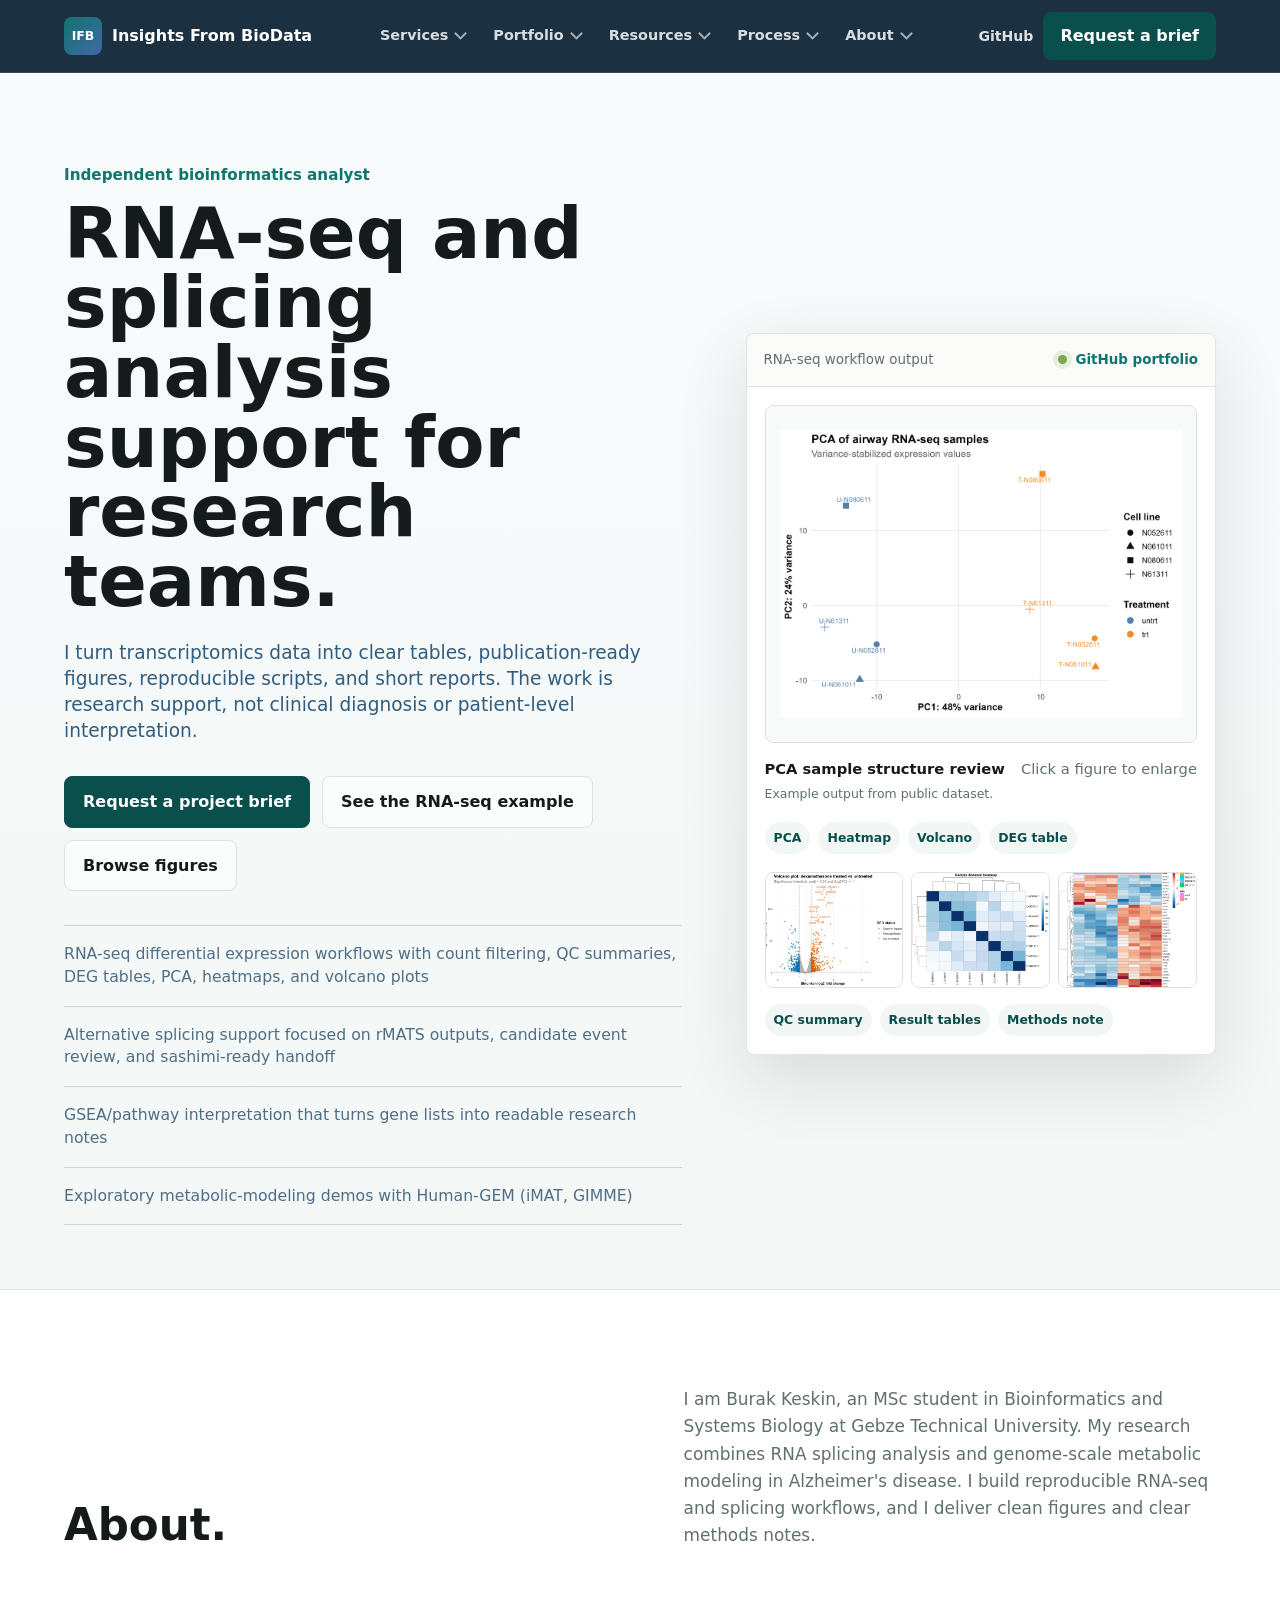
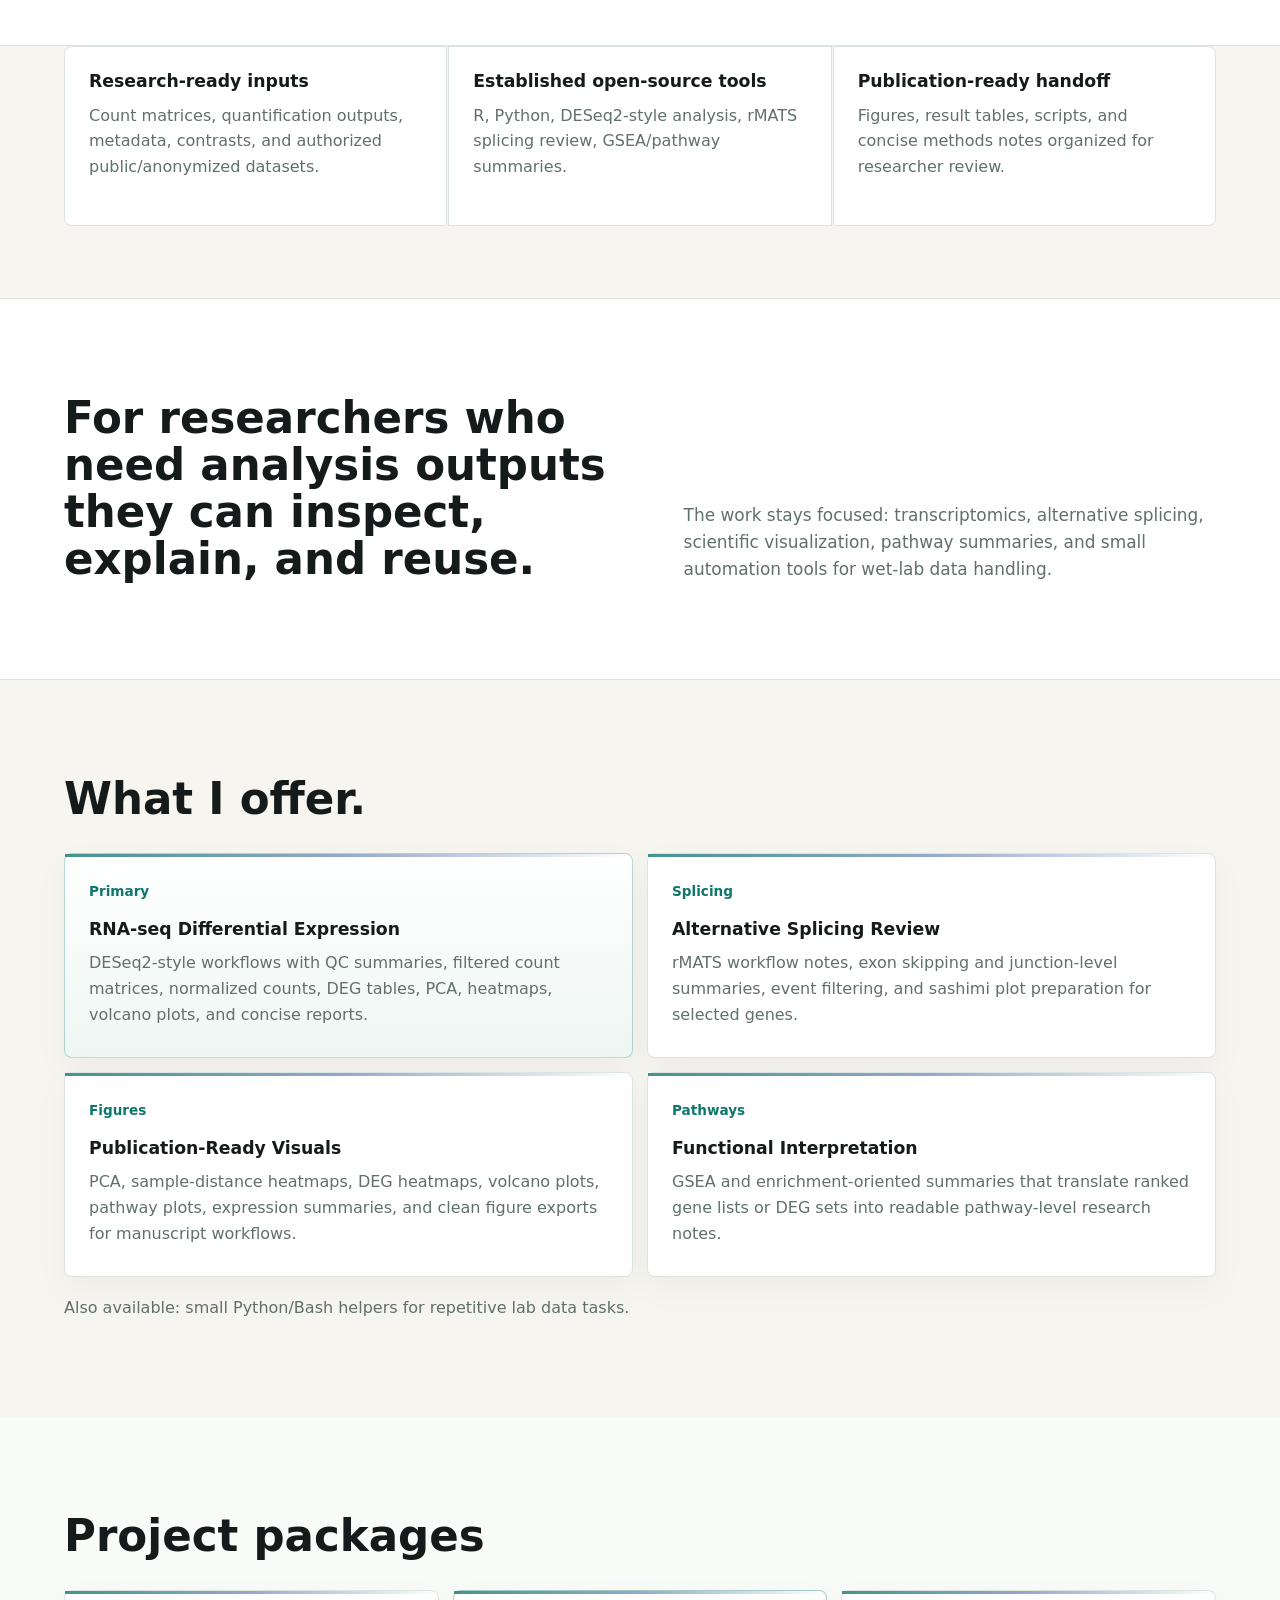
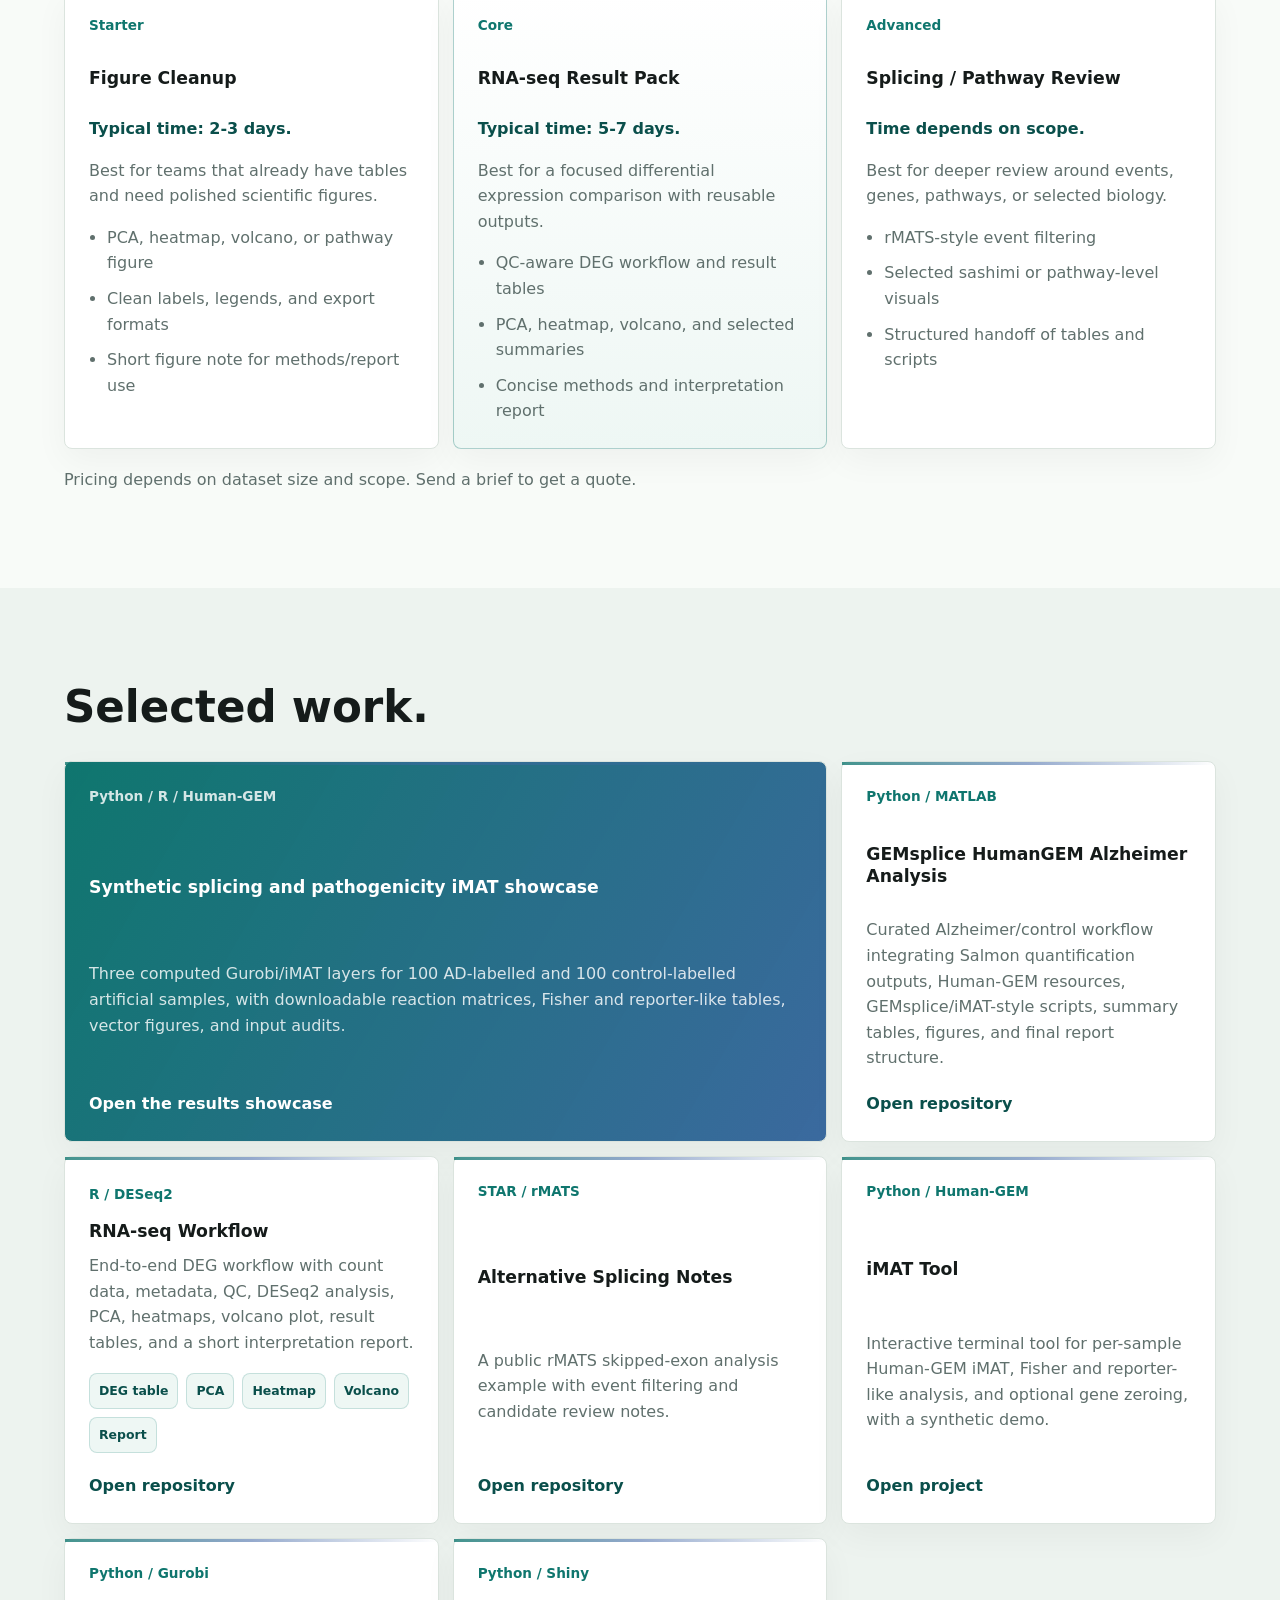
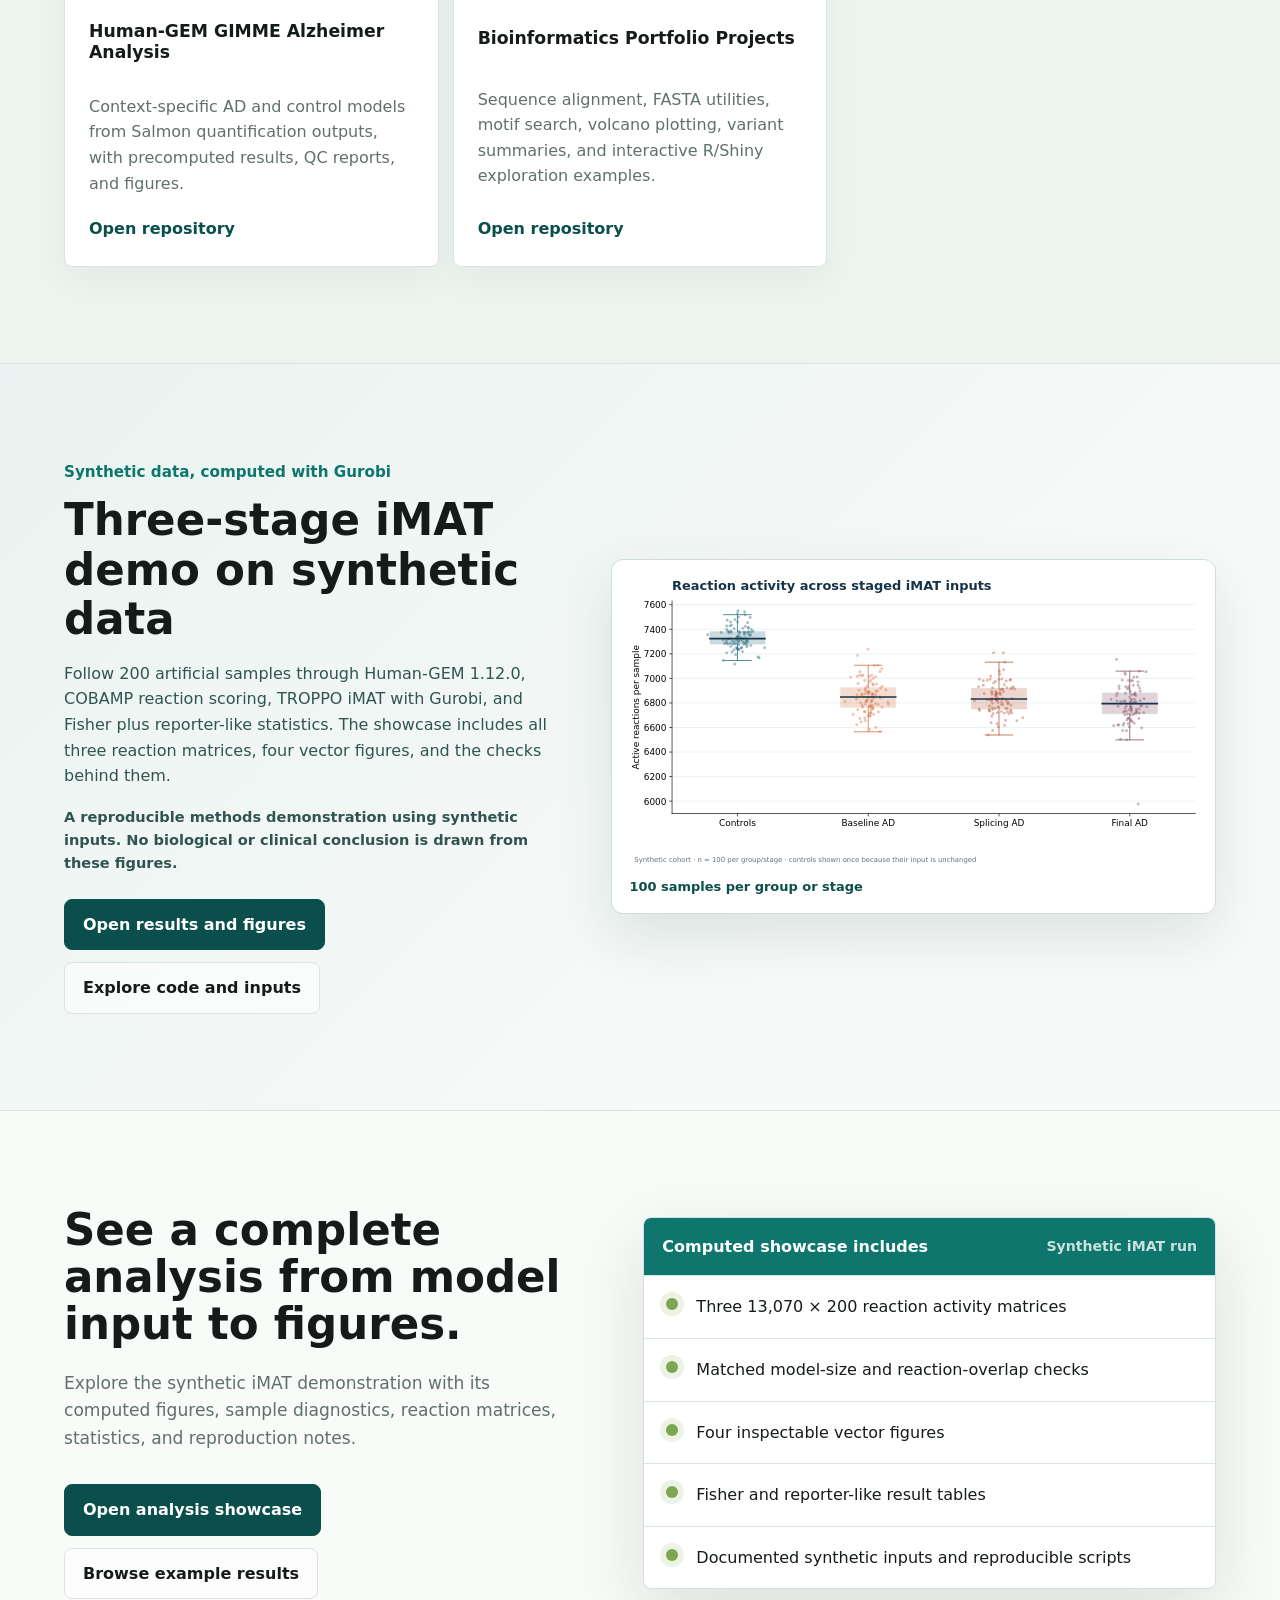
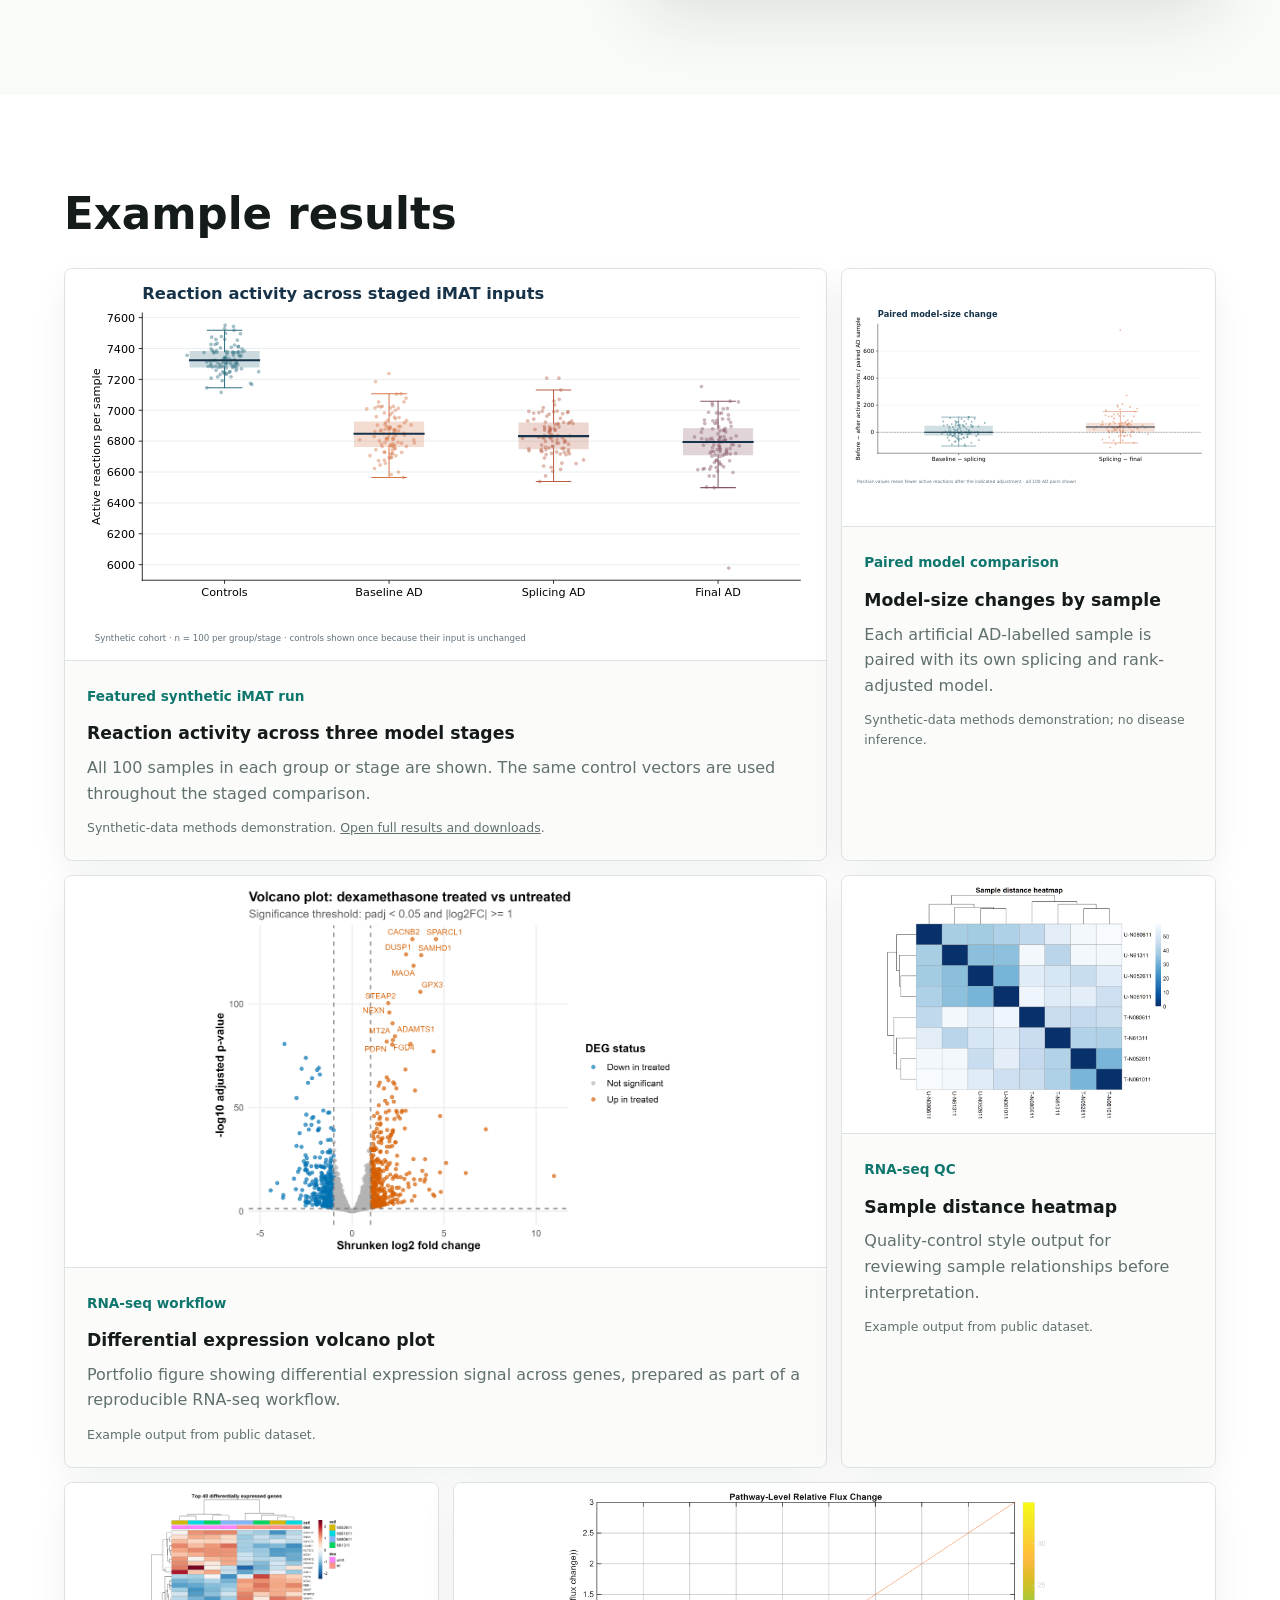
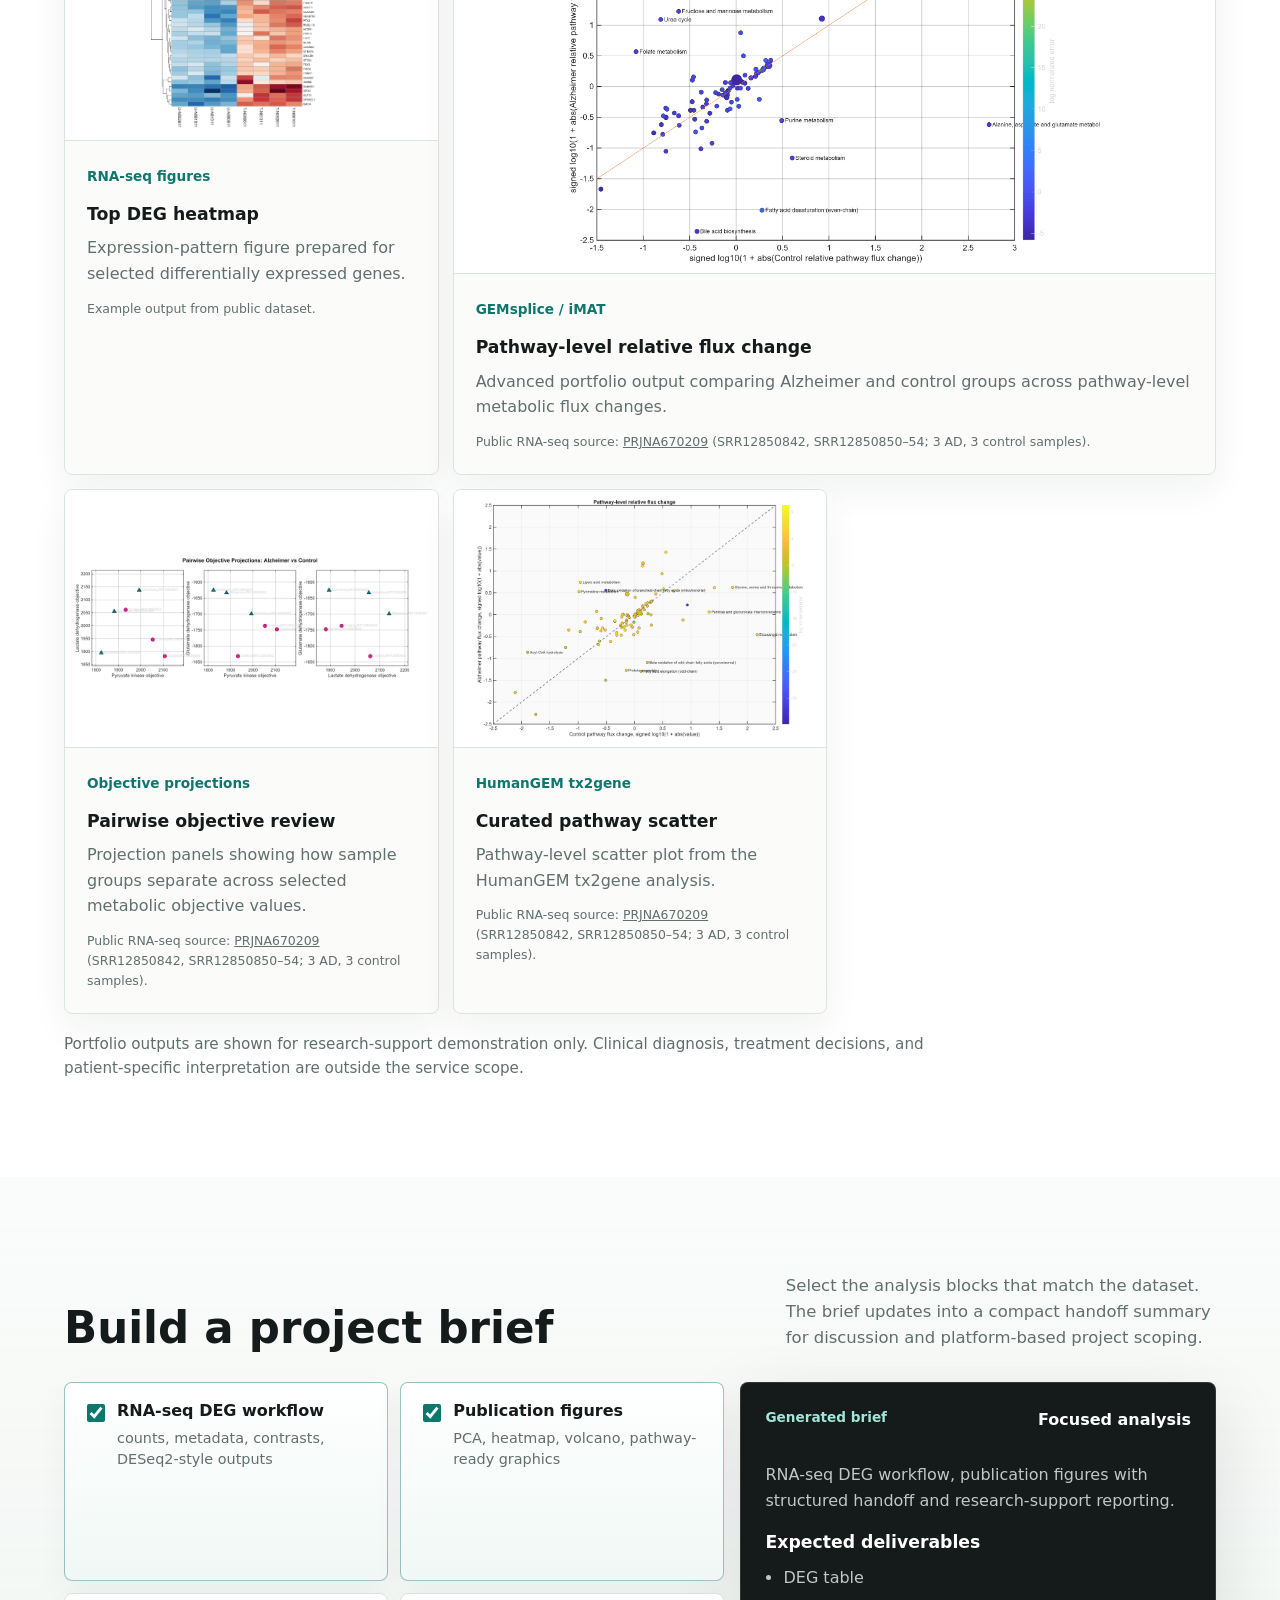
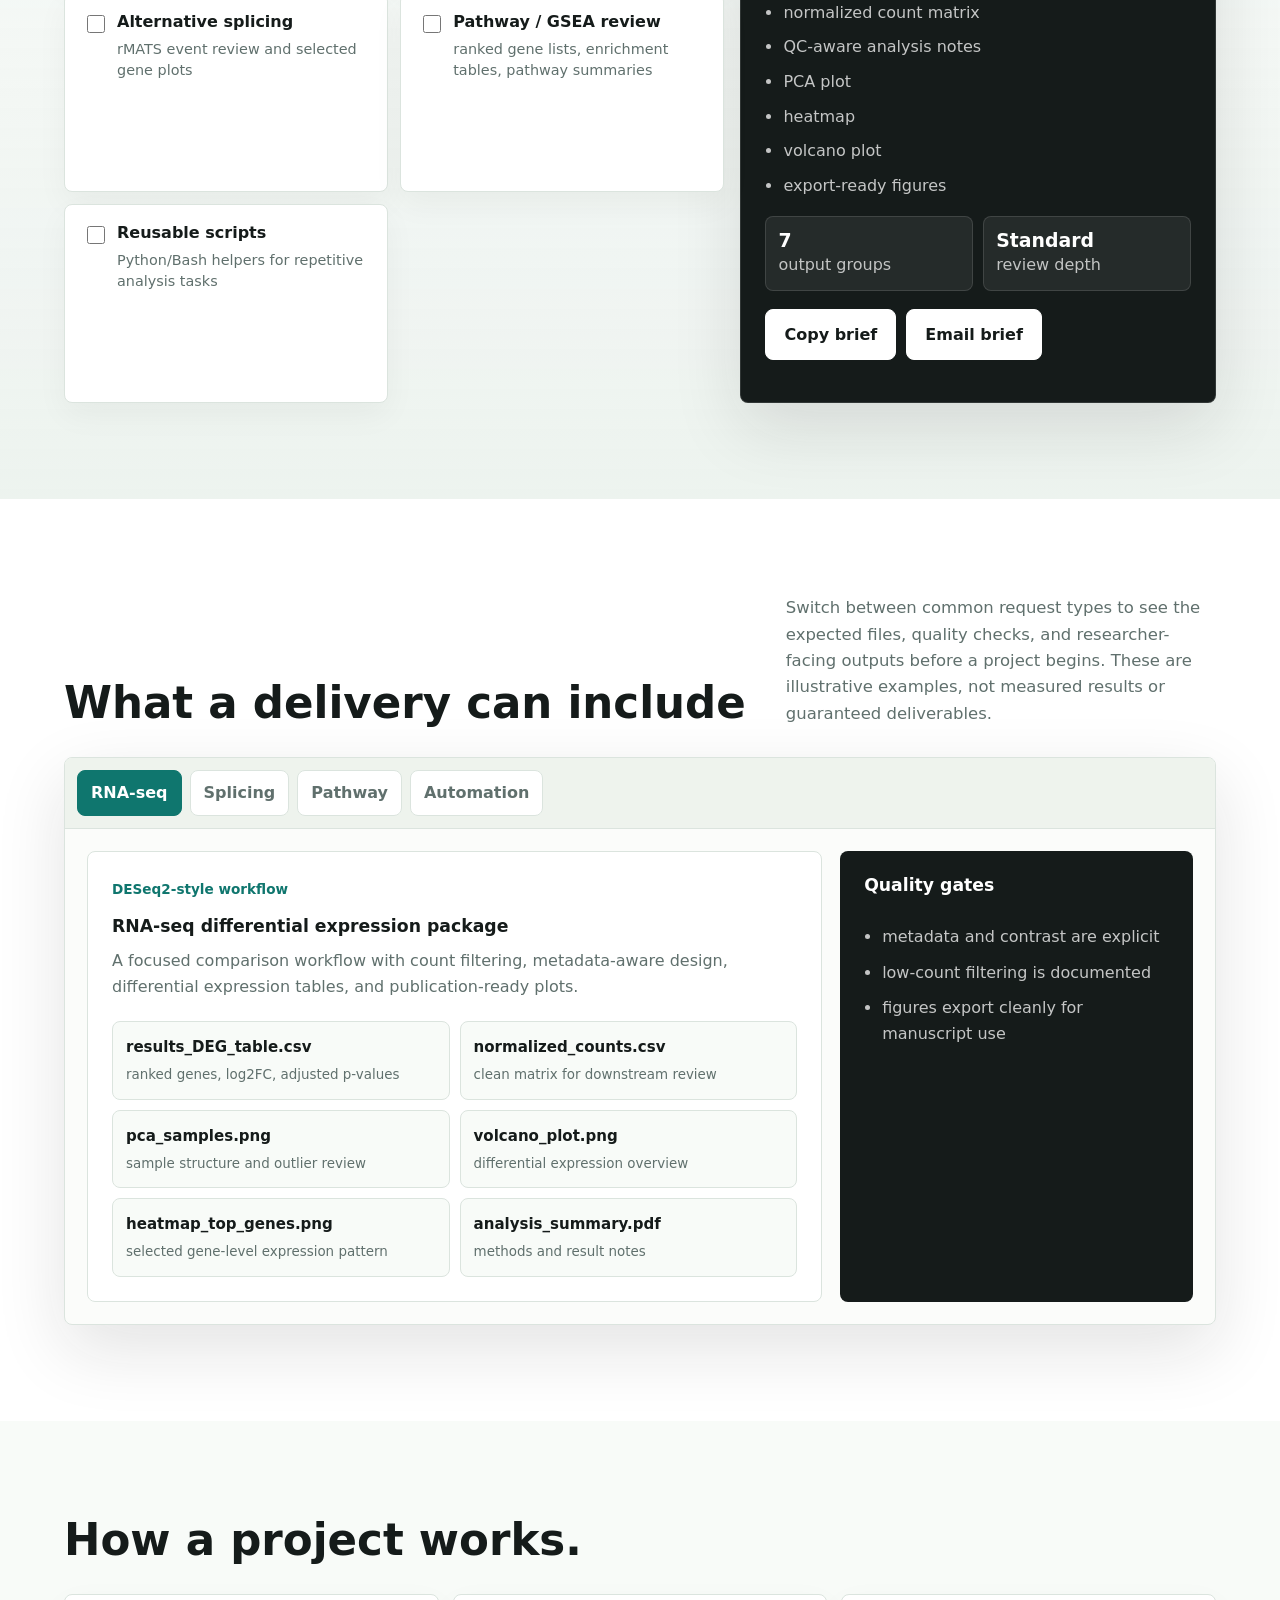
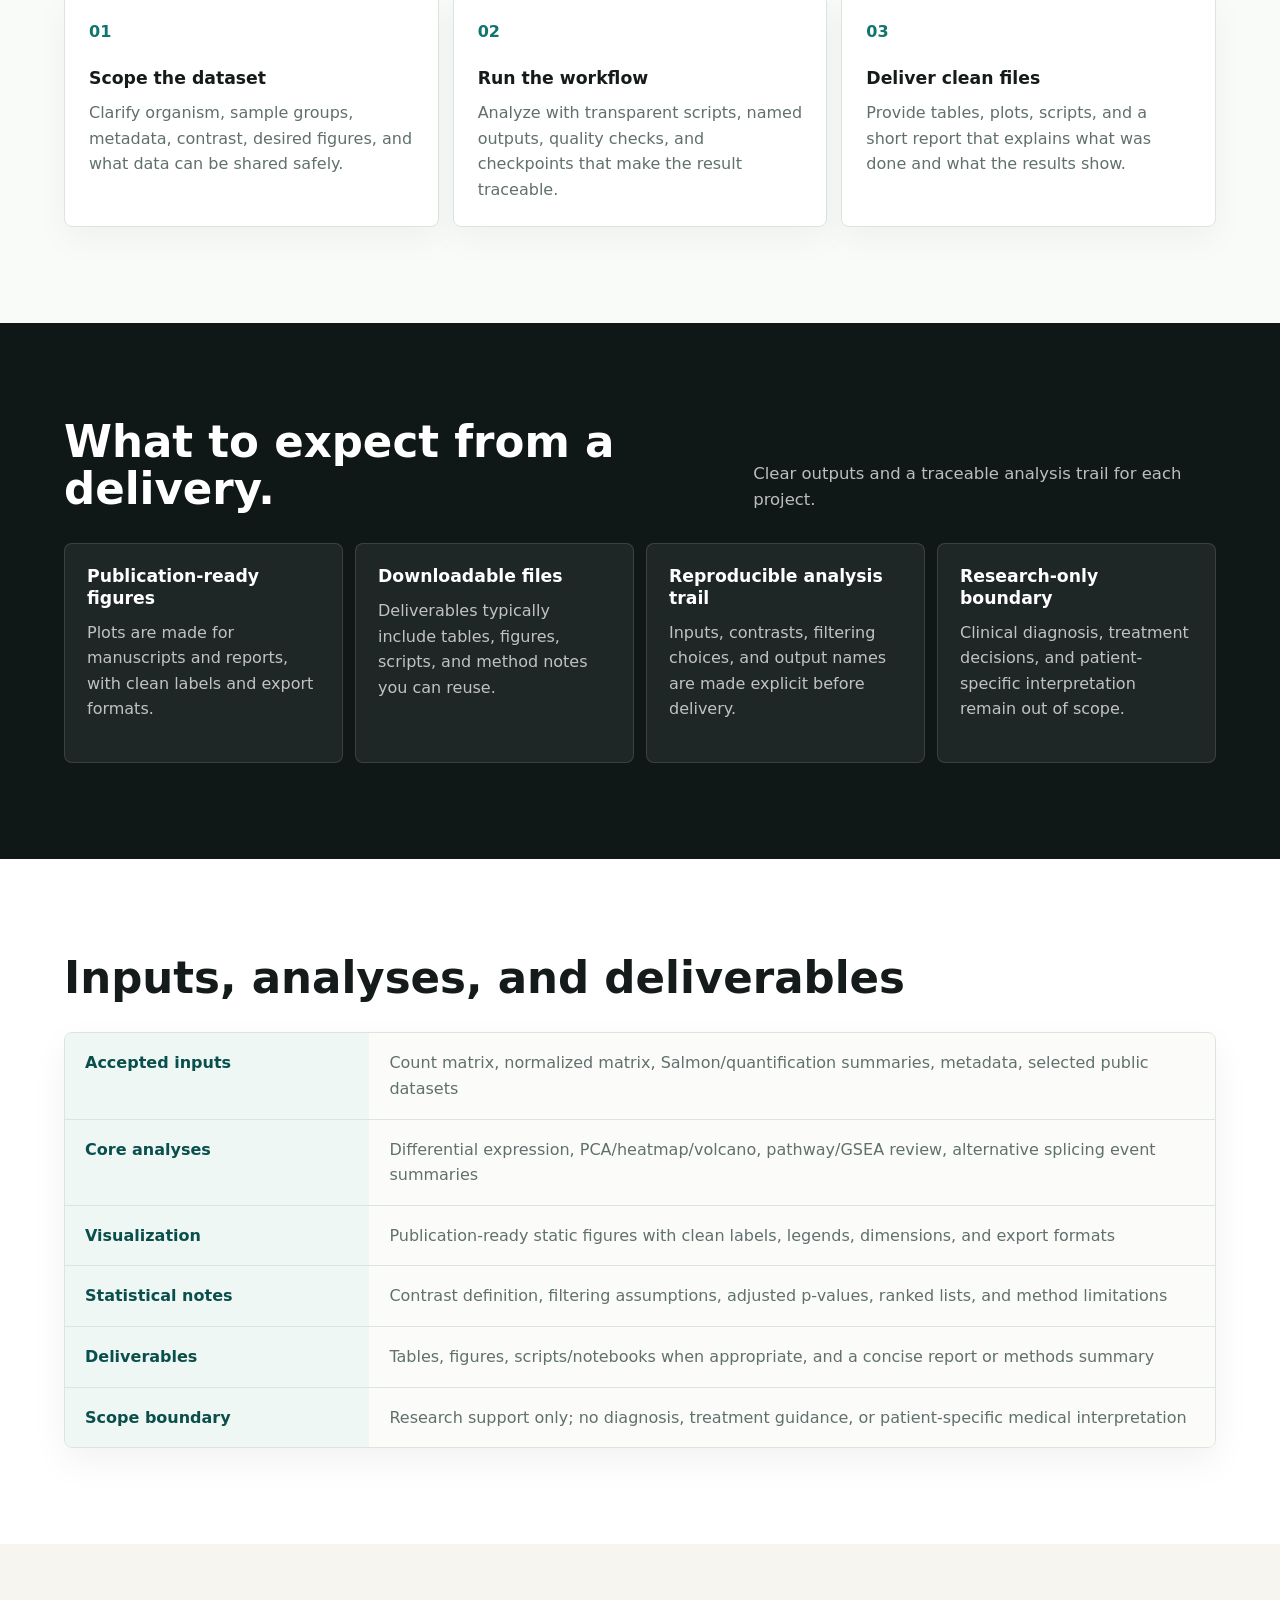
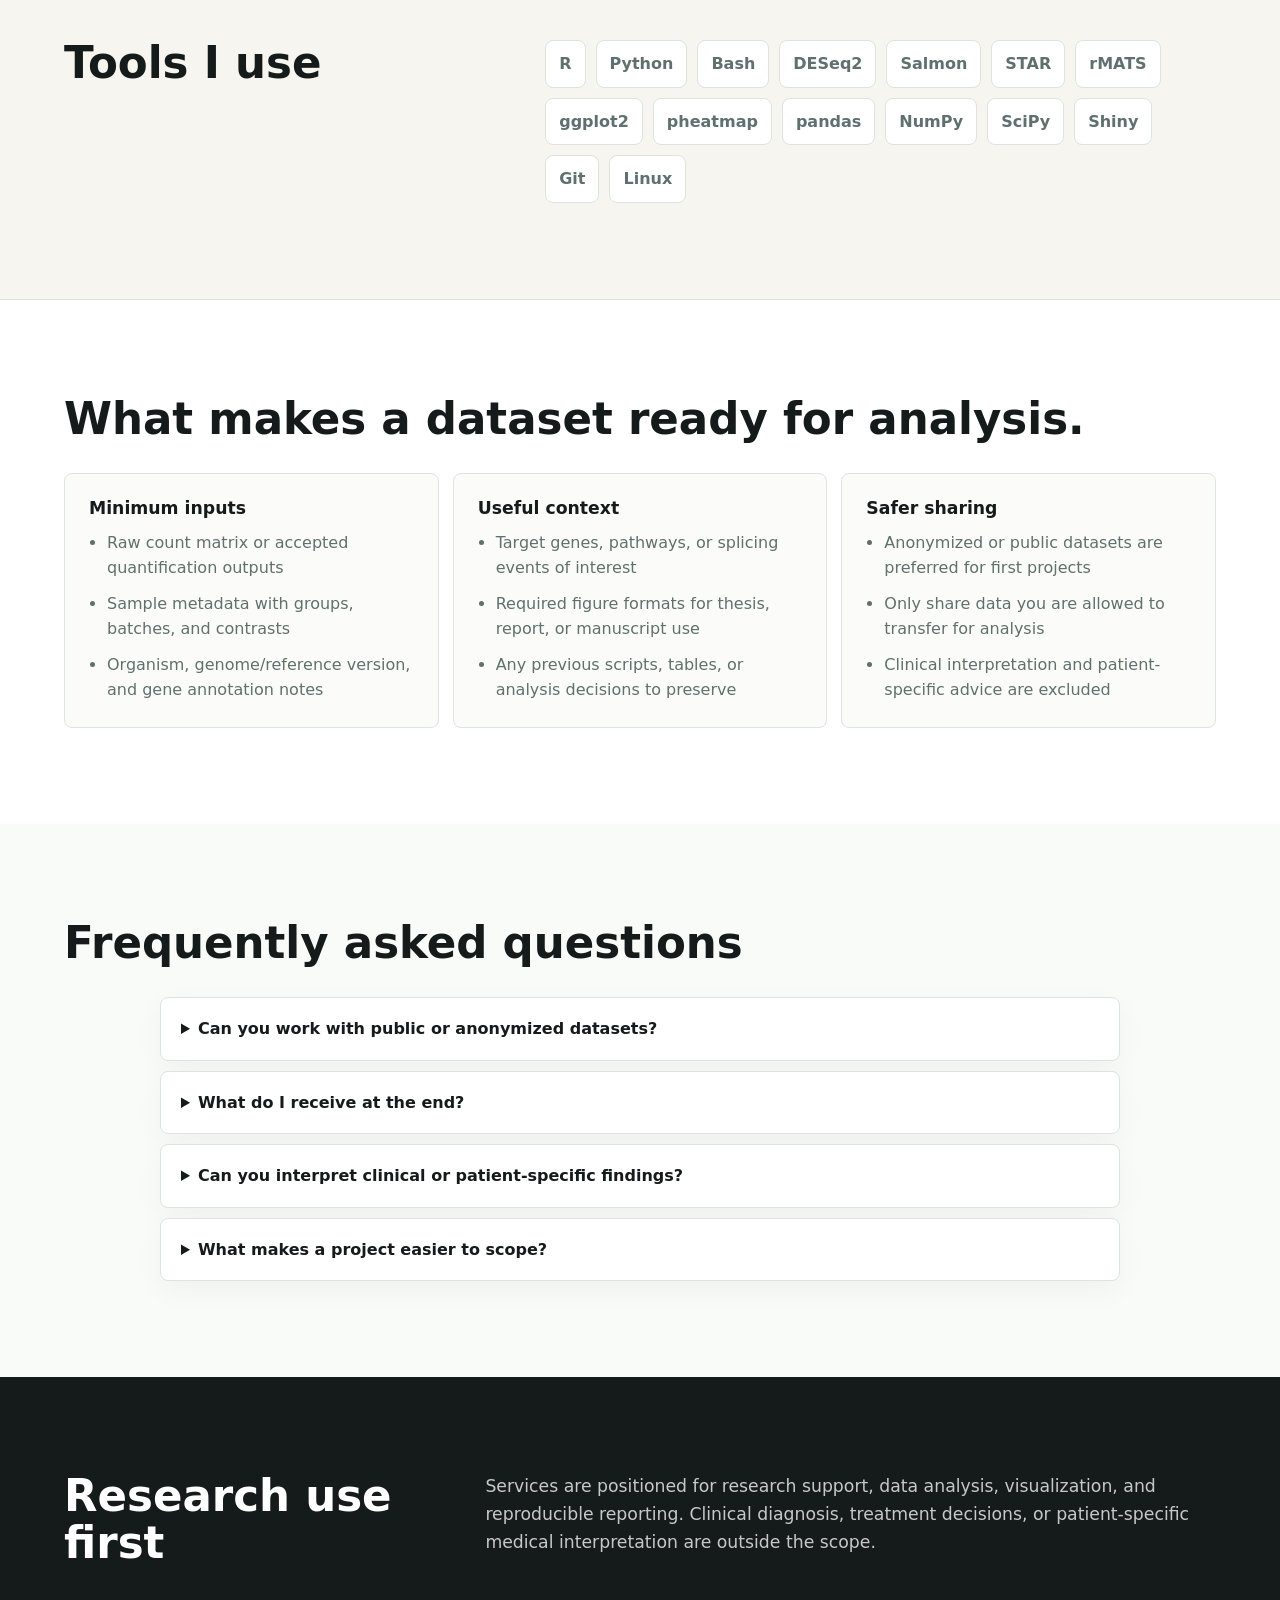
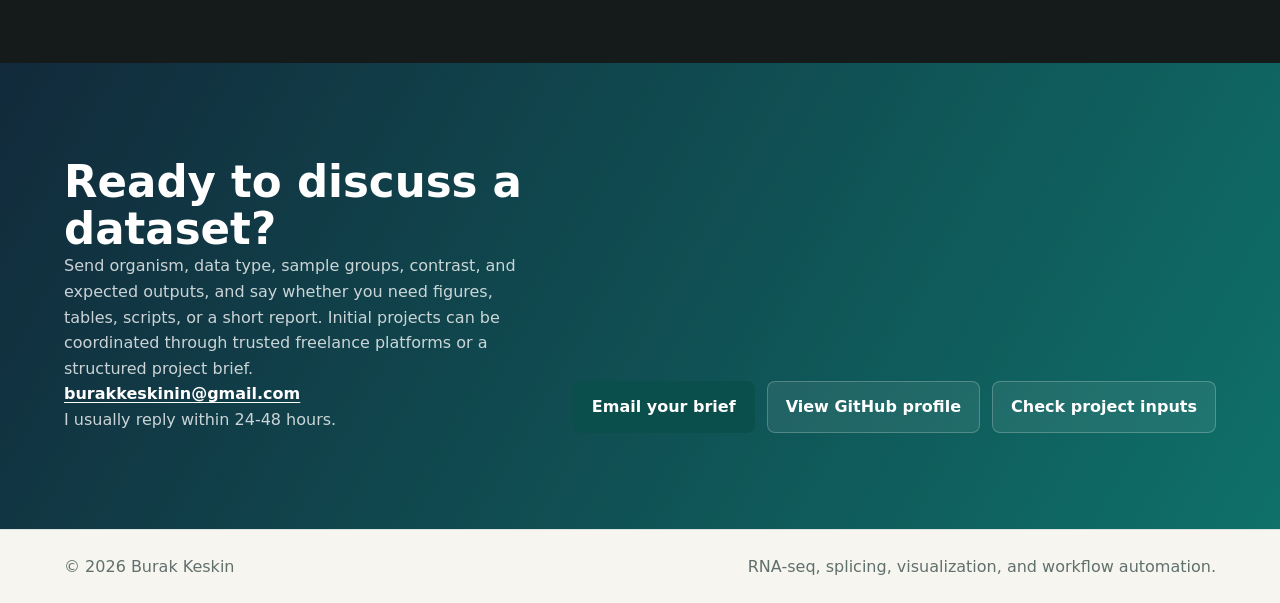
==== commit 16802bbd: "Restore the previous site design Co-Authored-By: Claude Opus 5.5 <noreply@anthropic.com>" ====
--- a/index.html
+++ b/index.html
@@ -3,353 +3,769 @@
 <head>
   <meta charset="utf-8">
   <meta name="viewport" content="width=device-width, initial-scale=1">
-  <meta name="description" content="RNA-seq and splicing analysis for research labs by Burak Keskin: clear tables, publication-ready figures, reproducible scripts, and short reports.">
-  <title>Insights From BioData | RNA-seq and splicing analysis</title>
+  <meta name="description" content="Insights From BioData provides RNA-seq, alternative splicing, pathway analysis, publication-ready visualization, and reproducible bioinformatics workflow support.">
+  <title>Insights From BioData | RNA-seq & Bioinformatics Workflows</title>
   <link rel="canonical" href="https://bioinformatikci.github.io/insights-from-biodata/">
   <meta property="og:type" content="website">
-  <meta property="og:title" content="Insights From BioData | RNA-seq and splicing analysis">
-  <meta property="og:description" content="Clear tables, publication-ready figures, reproducible scripts, and short reports for research labs.">
+  <meta property="og:title" content="Insights From BioData | RNA-seq & Bioinformatics Workflows">
+  <meta property="og:description" content="RNA-seq, alternative splicing, pathway summaries, and publication-ready figures for research teams.">
   <meta property="og:url" content="https://bioinformatikci.github.io/insights-from-biodata/">
   <meta property="og:image" content="https://bioinformatikci.github.io/insights-from-biodata/assets/rna-seq-pca.png">
   <meta name="twitter:card" content="summary_large_image">
   <link rel="icon" href="assets/favicon.svg?v=20260831" type="image/svg+xml">
-  <link rel="preconnect" href="https://fonts.googleapis.com">
-  <link rel="preconnect" href="https://fonts.gstatic.com" crossorigin>
-  <link href="https://fonts.googleapis.com/css2?family=Hanken+Grotesk:wght@400;500;600&display=swap" rel="stylesheet">
-  <link rel="stylesheet" href="styles.css?v=20261102">
+  <link rel="stylesheet" href="styles.css?v=20261031">
 </head>
 <body>
   <header class="site-header">
-    <a class="brand" href="#top">Insights From BioData</a>
-    <button class="mobile-menu-button" type="button" aria-expanded="false" aria-controls="primary-navigation">Menu</button>
-    <nav class="nav" id="primary-navigation" aria-label="Primary navigation">
-      <a href="#cutoffs">Try the data</a>
-      <a href="#services">Services</a>
-      <a href="#work">Work</a>
-      <a href="#packages">Packages</a>
-      <a href="#about">About</a>
-    </nav>
-    <a class="button header-cta" href="#builder">Request a brief</a>
+    <div class="header-inner">
+      <a class="brand" href="#top" aria-label="Insights From BioData home">
+        <span class="brand-mark">IFB</span>
+        <span>Insights From BioData</span>
+      </a>
+
+      <button class="mobile-menu-button" type="button" aria-expanded="false" aria-controls="primary-navigation">Menu</button>
+
+      <nav class="nav" id="primary-navigation" aria-label="Primary navigation">
+        <div class="nav-group">
+          <button class="nav-trigger" type="button" aria-expanded="false">Services</button>
+          <div class="nav-menu">
+            <a href="#services"><strong>RNA-seq analysis</strong><span>DEG tables, PCA, heatmaps, volcano plots</span></a>
+            <a href="#services"><strong>Alternative splicing</strong><span>rMATS event review</span></a>
+            <a href="#services"><strong>Pathway & GSEA</strong><span>Functional summaries and pathway interpretation</span></a>
+            <a href="#services"><strong>Automation</strong><span>Python/Bash helpers for repeatable work</span></a>
+          </div>
+        </div>
+
+        <div class="nav-group">
+          <button class="nav-trigger" type="button" aria-expanded="false">Portfolio</button>
+          <div class="nav-menu">
+            <a href="#work"><strong>GitHub proof</strong><span>Open workflow repositories</span></a>
+            <a href="#results"><strong>Figure gallery</strong><span>RNA-seq and pathway-level outputs</span></a>
+            <a href="projects/synthetic-imat/index.html"><strong>iMAT results showcase</strong><span>Figures, matrices, and audited tables</span></a>
+          </div>
+        </div>
+
+        <div class="nav-group">
+          <button class="nav-trigger" type="button" aria-expanded="false">Resources</button>
+          <div class="nav-menu">
+            <a href="#builder"><strong>Project brief builder</strong><span>Choose analysis blocks and outputs</span></a>
+            <a href="#explorer"><strong>Deliverable explorer</strong><span>Preview expected handoff items</span></a>
+            <a href="#faq"><strong>FAQ</strong><span>Scope, inputs, limits, and delivery</span></a>
+          </div>
+        </div>
+
+        <div class="nav-group">
+          <button class="nav-trigger" type="button" aria-expanded="false">Process</button>
+          <div class="nav-menu">
+            <a href="#workflow"><strong>Process</strong><span>How a project moves from files to handoff</span></a>
+            <a href="#handoff"><strong>Project handoff</strong><span>Inputs that make analysis easier to scope</span></a>
+            <a href="#specs"><strong>Specifications</strong><span>Expected inputs, outputs, and boundaries</span></a>
+          </div>
+        </div>
+
+        <div class="nav-group">
+          <button class="nav-trigger" type="button" aria-expanded="false">About</button>
+          <div class="nav-menu">
+            <a href="#about"><strong>About</strong><span>Background and research focus</span></a>
+            <a href="#standards"><strong>Standards</strong><span>Research-support boundaries</span></a>
+            <a href="#contact"><strong>Contact</strong><span>Start by email or GitHub</span></a>
+          </div>
+        </div>
+      </nav>
+
+      <div class="header-actions">
+        <a class="header-link" href="https://github.com/Bioinformatikci" target="_blank" rel="noreferrer">GitHub</a>
+        <a class="button header-cta" href="#builder">Request a brief</a>
+      </div>
+    </div>
   </header>
 
   <main id="top">
-    <section class="sheet" aria-labelledby="page-title">
-      <div class="sheet-columns">
-        <div class="sheet-column">
-          <button class="result-image-button frame" type="button" data-image="assets/sheet/sheet-pca.webp" data-title="PCA of airway RNA-seq samples"><img src="assets/sheet/sheet-pca.webp" width="1100" height="785" alt="PCA plot of airway RNA-seq samples"><span>PCA, airway</span></button>
-          <button class="result-image-button frame" type="button" data-image="assets/sheet/sheet-sashimi-pfkp.webp" data-title="PFKP sashimi plot"><img src="assets/sheet/sheet-sashimi-pfkp.webp" width="1100" height="880" alt="Sashimi plot of a PFKP skipped exon"><span>Sashimi, PFKP</span></button>
-          <button class="result-image-button frame" type="button" data-image="assets/sheet/sheet-gem-flux.webp" data-title="Pathway-level relative flux change"><img src="assets/sheet/sheet-gem-flux.webp" width="1100" height="767" alt="Pathway-level relative flux change scatter plot"><span>Pathway flux</span></button>
-          <button class="result-image-button frame" type="button" data-image="assets/sheet/sheet-domain.webp" data-title="Protein domain architecture"><img src="assets/sheet/sheet-domain.webp" width="1100" height="626" alt="Protein domain architecture plot"><span>Pfam domains</span></button>
-        </div>
-        <div class="sheet-column">
-          <button class="result-image-button frame" type="button" data-image="assets/sheet/sheet-volcano.webp" data-title="Volcano plot, dexamethasone treated vs untreated"><img src="assets/sheet/sheet-volcano.webp" width="1100" height="864" alt="Volcano plot of dexamethasone treated vs untreated cells"><span>Volcano, airway</span></button>
-          <button class="result-image-button frame" type="button" data-image="assets/sheet/sheet-gimme-donut.webp" data-title="Reaction activity partition, AD and control GIMME models"><img src="assets/sheet/sheet-gimme-donut.webp" width="1100" height="798" alt="Donut chart of reaction activity shared between AD and control models"><span>GIMME models</span></button>
-          <button class="result-image-button frame" type="button" data-image="assets/sheet/sheet-geo-heat.webp" data-title="Top gene expression heatmap, GEO psoriasis analysis"><img src="assets/sheet/sheet-geo-heat.webp" width="1100" height="733" alt="Heatmap of top genes in a GEO psoriasis dataset"><span>GEO heatmap</span></button>
-          <button class="result-image-button frame" type="button" data-image="assets/sheet/sheet-tree.webp" data-title="Marker gene tree"><img src="assets/sheet/sheet-tree.webp" width="1100" height="595" alt="Marker gene phylogenetic tree"><span>Marker tree</span></button>
-        </div>
-        <div class="sheet-column">
-          <button class="result-image-button frame" type="button" data-image="assets/sheet/sheet-distance.webp" data-title="Sample distance heatmap"><img src="assets/sheet/sheet-distance.webp" width="1100" height="916" alt="Sample distance heatmap of airway samples"><span>Sample distances</span></button>
-          <button class="result-image-button frame" type="button" data-image="assets/sheet/sheet-sashimi-rbm3.webp" data-title="RBM3 sashimi plot"><img src="assets/sheet/sheet-sashimi-rbm3.webp" width="1100" height="880" alt="Sashimi plot of an RBM3 skipped exon"><span>Sashimi, RBM3</span></button>
-          <button class="result-image-button frame" type="button" data-image="assets/sheet/sheet-imat-demo.webp" data-title="Reporter-like pathways, synthetic demo"><img src="assets/sheet/sheet-imat-demo.webp" width="1100" height="660" alt="Reporter-like pathway results from a synthetic iMAT demo"><span>iMAT, synthetic data</span></button>
-          <button class="result-image-button frame" type="button" data-image="assets/sheet/sheet-gem-tx.webp" data-title="Pathway scatter from the tx2gene analysis"><img src="assets/sheet/sheet-gem-tx.webp" width="1100" height="801" alt="Pathway scatter from the tx2gene analysis"><span>tx2gene pathways</span></button>
-        </div>
-        <div class="sheet-column">
-          <button class="result-image-button frame" type="button" data-image="assets/sheet/sheet-degheat.webp" data-title="Top DEG heatmap"><img src="assets/sheet/sheet-degheat.webp" width="1100" height="1283" alt="Heatmap of top differentially expressed genes"><span>Top DEGs</span></button>
-          <button class="result-image-button frame" type="button" data-image="assets/sheet/sheet-gem-proj.webp" data-title="Pairwise objective projections"><img src="assets/sheet/sheet-gem-proj.webp" width="1100" height="373" alt="Pairwise objective projection plots"><span>Objective projections</span></button>
-          <button class="result-image-button frame" type="button" data-image="assets/sheet/sheet-gimme-active.webp" data-title="Active reaction counts in AD and control models"><img src="assets/sheet/sheet-gimme-active.webp" width="1100" height="672" alt="Active reaction counts in AD and control GIMME models"><span>Active reactions</span></button>
-          <button class="result-image-button frame" type="button" data-image="assets/sheet/sheet-sashimi-pfkp.webp" data-title="Sashimi plot of a PFKP skipped exon"><img src="assets/sheet/sheet-sashimi-pfkp.webp" width="1100" height="880" alt="Sashimi plot of a PFKP skipped exon"><span>Sashimi, PFKP</span></button>
-          <button class="result-image-button frame" type="button" data-image="assets/sheet/sheet-tree.webp" data-title="Marker gene phylogenetic tree"><img src="assets/sheet/sheet-tree.webp" width="1100" height="595" alt="Marker gene phylogenetic tree"><span>Marker tree</span></button>
-        </div>
-        <div class="sheet-column">
-          <button class="result-image-button frame" type="button" data-image="assets/sheet/sheet-sashimi-mark3.webp" data-title="MARK3 sashimi plot"><img src="assets/sheet/sheet-sashimi-mark3.webp" width="1100" height="880" alt="Sashimi plot of a MARK3 skipped exon"><span>Sashimi, MARK3</span></button>
-          <button class="result-image-button frame" type="button" data-image="assets/sheet/sheet-geo-p.webp" data-title="P-value distribution, GEO psoriasis analysis"><img src="assets/sheet/sheet-geo-p.webp" width="1100" height="733" alt="P-value distribution from a GEO psoriasis analysis"><span>P-value check</span></button>
-          <button class="result-image-button frame" type="button" data-image="assets/sheet/sheet-gimme-scatter.webp" data-title="AD versus control reaction scores"><img src="assets/sheet/sheet-gimme-scatter.webp" width="1100" height="1098" alt="Scatter plot of AD versus control reaction scores"><span>Reaction scores</span></button>
-          <button class="result-image-button frame" type="button" data-image="assets/sheet/sheet-domain.webp" data-title="Protein domain architecture plot"><img src="assets/sheet/sheet-domain.webp" width="1100" height="626" alt="Protein domain architecture plot"><span>Pfam domains</span></button>
-        </div>
-        <div class="sheet-column">
-          <button class="result-image-button frame" type="button" data-image="assets/sheet/sheet-gem-tx.webp" data-title="Curated pathway scatter, tx2gene analysis"><img src="assets/sheet/sheet-gem-tx.webp" width="1100" height="801" alt="Pathway scatter plot from the tx2gene analysis"><span>tx2gene pathways</span></button>
-          <button class="result-image-button frame" type="button" data-image="assets/sheet/sheet-imat-active.webp" data-title="Active reactions, synthetic demo"><img src="assets/sheet/sheet-imat-active.webp" width="1100" height="687" alt="Active reactions per sample in a synthetic iMAT demo"><span>iMAT, synthetic data</span></button>
-          <button class="result-image-button frame" type="button" data-image="assets/sheet/sheet-volcano.webp" data-title="Volcano plot, dexamethasone treated vs untreated"><img src="assets/sheet/sheet-volcano.webp" width="1100" height="864" alt="Volcano plot of dexamethasone treated vs untreated cells"><span>DEG overview</span></button>
-          <button class="result-image-button frame" type="button" data-image="assets/sheet/sheet-sashimi-rbm3.webp" data-title="Sashimi plot of an RBM3 skipped exon"><img src="assets/sheet/sheet-sashimi-rbm3.webp" width="1100" height="880" alt="Sashimi plot of an RBM3 skipped exon"><span>Sashimi, RBM3</span></button>
-          <button class="result-image-button frame" type="button" data-image="assets/sheet/sheet-gimme-active.webp" data-title="Active reaction counts in AD and control models"><img src="assets/sheet/sheet-gimme-active.webp" width="1100" height="672" alt="Active reaction counts in AD and control models"><span>Active reactions</span></button>
-        </div>
-      </div>
-      <div class="sheet-panel">
-        <h1 id="page-title">RNA-seq and splicing analysis</h1>
-        <p class="lead">I am Burak Keskin, an independent bioinformatics analyst working with research labs. Every figure here came out of my own workflows, and you get the same kind of tables, plots, scripts, and short report for your data.</p>
-        <div class="panel-actions">
-          <a class="button" href="#builder">Request a project brief</a>
-          <a class="text-link" href="#cutoffs">Try the data</a>
-        </div>
-      </div>
-    </section>
-
-    <section class="cutoffs" id="cutoffs" aria-labelledby="cutoffs-title">
-      <div class="cutoffs-copy">
-        <h2 id="cutoffs-title">Set the cutoffs yourself</h2>
-        <p>This is the full DESeq2 result from my <a href="https://github.com/Bioinformatikci/rna-seq-workflow" target="_blank" rel="noreferrer">RNA-seq workflow</a>: public airway cells, dexamethasone treated vs untreated. Move the sliders and see how many genes pass.</p>
-        <div class="control">
-          <label for="padj-cutoff">Adjusted p-value below <output id="padj-value" for="padj-cutoff">0.05</output></label>
-          <input id="padj-cutoff" type="range" min="0" max="5" step="1" value="3">
-        </div>
-        <div class="control">
-          <label for="lfc-cutoff">Absolute log2 fold change at least <output id="lfc-value" for="lfc-cutoff">1.0</output></label>
-          <input id="lfc-cutoff" type="range" min="0" max="3" step="0.1" value="1">
-        </div>
-        <p class="count" aria-live="polite"><strong id="deg-total">749</strong> genes pass: <span id="deg-up">411</span> up and <span id="deg-down">338</span> down in treated cells</p>
-        <button class="text-button" type="button" id="cutoff-reset">Back to the report's cutoffs</button>
-      </div>
-      <figure class="volcano">
-        <img id="volcano-fallback" src="assets/sheet/sheet-volcano.webp" width="1100" height="864" alt="Volcano plot of the airway result at padj below 0.05 and absolute log2 fold change of at least 1" loading="lazy">
-        <canvas id="volcano-canvas" hidden aria-label="Volcano plot that updates with the chosen cutoffs" role="img"></canvas>
-        <figcaption>15,513 tested genes from Himes et al. 2014. Genes in teal pass the cutoffs.</figcaption>
-      </figure>
-    </section>
-
-    <section class="services" id="services" aria-labelledby="services-title">
-      <h2 id="services-title">What I offer</h2>
-      <div class="service-columns">
+    <section class="hero">
+      <div class="hero-copy">
+        <p class="eyebrow">Independent bioinformatics analyst</p>
+        <h1>
+          <span>RNA-seq and splicing</span>
+          <span>analysis support</span>
+          <span>for research teams.</span>
+        </h1>
+        <p class="lead">
+          I turn transcriptomics data into clear tables, publication-ready figures,
+          reproducible scripts, and short reports. The work is research support, not
+          clinical diagnosis or patient-level interpretation.
+        </p>
+        <div class="hero-actions">
+          <a class="button primary" href="#builder">Request a project brief</a>
+          <a class="button secondary" href="https://github.com/Bioinformatikci/rna-seq-workflow" target="_blank" rel="noreferrer">See the RNA-seq example</a>
+          <a class="button secondary" href="#results">Browse figures</a>
+        </div>
+        <ul class="hero-lines" aria-label="Core service capabilities">
+          <li>RNA-seq differential expression workflows with count filtering, QC summaries, DEG tables, PCA, heatmaps, and volcano plots</li>
+          <li>Alternative splicing support focused on rMATS outputs, candidate event review, and sashimi-ready handoff</li>
+          <li>GSEA/pathway interpretation that turns gene lists into readable research notes</li>
+          <li>Exploratory metabolic-modeling demos with Human-GEM (iMAT, GIMME)</li>
+        </ul>
+      </div>
+
+      <div class="analysis-console result-preview" aria-label="Portfolio result preview">
+        <div class="preview-top">
+          <span>RNA-seq workflow output</span>
+          <span class="status-dot">GitHub portfolio</span>
+        </div>
+        <figure class="hero-result hero-result-featured">
+          <button class="result-image-button" type="button" data-image="assets/rna-seq-pca.png" data-title="PCA sample structure review" aria-label="Enlarge PCA sample structure plot">
+            <img src="assets/rna-seq-pca.png" alt="PCA plot from the RNA-seq workflow portfolio repository">
+          </button>
+          <figcaption>
+            <strong>PCA sample structure review</strong>
+            <span>Click a figure to enlarge</span>
+          </figcaption>
+          <p class="figure-source">Example output from public dataset.</p>
+        </figure>
+        <div class="preview-deliverables" aria-label="Example deliverables">
+          <span>PCA</span>
+          <span>Heatmap</span>
+          <span>Volcano</span>
+          <span>DEG table</span>
+        </div>
+        <div class="hero-mini-gallery" aria-label="Additional RNA-seq figure examples">
+          <button class="result-image-button" type="button" data-image="assets/rna-seq-volcano.png" data-title="RNA-seq volcano plot" aria-label="Enlarge RNA-seq volcano plot">
+            <img src="assets/rna-seq-volcano.png" alt="Volcano plot from the RNA-seq workflow portfolio repository">
+          </button>
+          <button class="result-image-button" type="button" data-image="assets/rna-seq-sample-distance-heatmap.png" data-title="Sample distance heatmap" aria-label="Enlarge sample distance heatmap">
+            <img src="assets/rna-seq-sample-distance-heatmap.png" alt="Sample distance heatmap from the RNA-seq workflow portfolio repository">
+          </button>
+          <button class="result-image-button" type="button" data-image="assets/rna-seq-top-deg-heatmap.png" data-title="Top DEG heatmap" aria-label="Enlarge top DEG heatmap">
+            <img src="assets/rna-seq-top-deg-heatmap.png" alt="Top differentially expressed gene heatmap from the RNA-seq workflow portfolio repository">
+          </button>
+        </div>
+        <div class="preview-deliverables portfolio-source" aria-label="Portfolio source">
+          <span>QC summary</span>
+          <span>Result tables</span>
+          <span>Methods note</span>
+        </div>
+      </div>
+    </section>
+
+    <section class="section intro-band about" id="about">
+      <div class="intro-text">
+        <h2>About.</h2>
+      </div>
+      <p>
+        I am Burak Keskin, an MSc student in Bioinformatics and Systems Biology at Gebze Technical University.
+        My research combines RNA splicing analysis and genome-scale metabolic modeling in Alzheimer's disease.
+        I build reproducible RNA-seq and splicing workflows, and I deliver clean figures and clear methods notes.
+      </p>
+    </section>
+
+    <section class="trust-strip" aria-label="Service highlights">
+      <article>
+        <h3>Research-ready inputs</h3>
+        <p>Count matrices, quantification outputs, metadata, contrasts, and authorized public/anonymized datasets.</p>
+      </article>
+      <article>
+        <h3>Established open-source tools</h3>
+        <p>R, Python, DESeq2-style analysis, rMATS splicing review, GSEA/pathway summaries.</p>
+      </article>
+      <article>
+        <h3>Publication-ready handoff</h3>
+        <p>Figures, result tables, scripts, and concise methods notes organized for researcher review.</p>
+      </article>
+    </section>
+
+    <section class="section intro-band">
+      <div class="intro-text">
+        <h2>For researchers who need analysis outputs they can inspect, explain, and reuse.</h2>
+      </div>
+      <p>
+        The work stays focused: transcriptomics, alternative splicing,
+        scientific visualization, pathway summaries, and small automation tools for wet-lab
+        data handling.
+      </p>
+    </section>
+
+    <section class="section" id="services">
+      <div class="section-heading">
+        <h2>What I offer.</h2>
+      </div>
+      <div class="service-grid">
+        <article class="service-card featured">
+          <span class="card-tag">Primary</span>
+          <h3>RNA-seq Differential Expression</h3>
+          <p>DESeq2-style workflows with QC summaries, filtered count matrices, normalized counts, DEG tables, PCA, heatmaps, volcano plots, and concise reports.</p>
+        </article>
+        <article class="service-card">
+          <span class="card-tag">Splicing</span>
+          <h3>Alternative Splicing Review</h3>
+          <p>rMATS workflow notes, exon skipping and junction-level summaries, event filtering, and sashimi plot preparation for selected genes.</p>
+        </article>
+        <article class="service-card">
+          <span class="card-tag">Figures</span>
+          <h3>Publication-Ready Visuals</h3>
+          <p>PCA, sample-distance heatmaps, DEG heatmaps, volcano plots, pathway plots, expression summaries, and clean figure exports for manuscript workflows.</p>
+        </article>
+        <article class="service-card">
+          <span class="card-tag">Pathways</span>
+          <h3>Functional Interpretation</h3>
+          <p>GSEA and enrichment-oriented summaries that translate ranked gene lists or DEG sets into readable pathway-level research notes.</p>
+        </article>
+      </div>
+      <p class="service-extra">Also available: small Python/Bash helpers for repetitive lab data tasks.</p>
+    </section>
+
+    <section class="packages section" id="packages">
+      <div class="section-heading">
+        <h2>Project packages</h2>
+      </div>
+      <div class="package-grid">
+        <article class="package-card">
+          <span class="card-tag">Starter</span>
+          <h3>Figure Cleanup</h3>
+          <p class="package-time">Typical time: 2-3 days.</p>
+          <p>Best for teams that already have tables and need polished scientific figures.</p>
+          <ul>
+            <li>PCA, heatmap, volcano, or pathway figure</li>
+            <li>Clean labels, legends, and export formats</li>
+            <li>Short figure note for methods/report use</li>
+          </ul>
+        </article>
+        <article class="package-card highlighted">
+          <span class="card-tag">Core</span>
+          <h3>RNA-seq Result Pack</h3>
+          <p class="package-time">Typical time: 5-7 days.</p>
+          <p>Best for a focused differential expression comparison with reusable outputs.</p>
+          <ul>
+            <li>QC-aware DEG workflow and result tables</li>
+            <li>PCA, heatmap, volcano, and selected summaries</li>
+            <li>Concise methods and interpretation report</li>
+          </ul>
+        </article>
+        <article class="package-card">
+          <span class="card-tag">Advanced</span>
+          <h3>Splicing / Pathway Review</h3>
+          <p class="package-time">Time depends on scope.</p>
+          <p>Best for deeper review around events, genes, pathways, or selected biology.</p>
+          <ul>
+            <li>rMATS-style event filtering</li>
+            <li>Selected sashimi or pathway-level visuals</li>
+            <li>Structured handoff of tables and scripts</li>
+          </ul>
+        </article>
+      </div>
+      <p class="package-pricing">Pricing depends on dataset size and scope. Send a brief to get a quote.</p>
+    </section>
+
+    <section class="builder section" id="builder">
+      <div class="builder-heading">
         <div>
-          <h3>RNA-seq differential expression</h3>
-          <p>DESeq2-style workflows with QC summaries, filtered and normalized counts, DEG tables, PCA, heatmaps, volcano plots, and a concise report.</p>
-        </div>
+          <h2>Build a project brief</h2>
+        </div>
+        <p>
+          Select the analysis blocks that match the dataset. The brief updates into a compact
+          handoff summary for discussion and platform-based project scoping.
+        </p>
+      </div>
+
+      <div class="builder-shell">
+        <form class="builder-options" aria-label="Project scope options">
+          <label class="scope-option">
+            <input type="checkbox" value="rna" checked>
+            <span>
+              <strong>RNA-seq DEG workflow</strong>
+              <small>counts, metadata, contrasts, DESeq2-style outputs</small>
+            </span>
+          </label>
+          <label class="scope-option">
+            <input type="checkbox" value="figures" checked>
+            <span>
+              <strong>Publication figures</strong>
+              <small>PCA, heatmap, volcano, pathway-ready graphics</small>
+            </span>
+          </label>
+          <label class="scope-option">
+            <input type="checkbox" value="splicing">
+            <span>
+              <strong>Alternative splicing</strong>
+              <small>rMATS event review and selected gene plots</small>
+            </span>
+          </label>
+          <label class="scope-option">
+            <input type="checkbox" value="pathway">
+            <span>
+              <strong>Pathway / GSEA review</strong>
+              <small>ranked gene lists, enrichment tables, pathway summaries</small>
+            </span>
+          </label>
+          <label class="scope-option">
+            <input type="checkbox" value="automation">
+            <span>
+              <strong>Reusable scripts</strong>
+              <small>Python/Bash helpers for repetitive analysis tasks</small>
+            </span>
+          </label>
+        </form>
+
+        <aside class="brief-card" aria-live="polite">
+          <div class="brief-top">
+            <span class="card-tag">Generated brief</span>
+            <strong data-scope-level>Focused analysis</strong>
+          </div>
+          <p data-scope-summary>RNA-seq differential expression with publication-ready figures.</p>
+          <div>
+            <h3>Expected deliverables</h3>
+            <ul data-deliverables></ul>
+          </div>
+          <div class="brief-meta">
+            <span><strong data-output-count>5</strong> output groups</span>
+            <span><strong data-review-depth>Standard</strong> review depth</span>
+          </div>
+          <div class="brief-actions">
+            <button class="button secondary brief-copy" type="button">Copy brief</button>
+            <a class="button secondary" href="mailto:burakkeskinin@gmail.com" data-email-brief>Email brief</a>
+          </div>
+          <p class="copy-status" aria-live="polite"></p>
+        </aside>
+      </div>
+    </section>
+
+    <section class="explorer section" id="explorer">
+      <div class="explorer-heading">
         <div>
-          <h3>Alternative splicing review</h3>
-          <p>rMATS workflow notes, exon skipping and junction-level summaries, event filtering, and sashimi plots for selected genes.</p>
-        </div>
+          <h2>What a delivery can include</h2>
+        </div>
+        <p>
+          Switch between common request types to see the expected files, quality checks,
+          and researcher-facing outputs before a project begins. These are illustrative
+          examples, not measured results or guaranteed deliverables.
+        </p>
+      </div>
+
+      <div class="explorer-shell">
+        <div class="explorer-tabs" role="tablist" aria-label="Deliverable preview">
+          <button type="button" class="explorer-tab active" data-explorer-tab="rna">RNA-seq</button>
+          <button type="button" class="explorer-tab" data-explorer-tab="splicing">Splicing</button>
+          <button type="button" class="explorer-tab" data-explorer-tab="pathway">Pathway</button>
+          <button type="button" class="explorer-tab" data-explorer-tab="automation">Automation</button>
+        </div>
+
+        <div class="explorer-panel">
+          <div class="explorer-main">
+            <span class="card-tag" data-explorer-kicker>DESeq2-style workflow</span>
+            <h3 data-explorer-title>RNA-seq differential expression package</h3>
+            <p data-explorer-copy>
+              A focused comparison workflow with count filtering, metadata-aware design,
+              differential expression tables, and publication-ready plots.
+            </p>
+            <div class="artifact-list" data-explorer-artifacts></div>
+          </div>
+
+          <aside class="quality-panel">
+            <h3>Quality gates</h3>
+            <ul data-explorer-checks></ul>
+          </aside>
+        </div>
+      </div>
+    </section>
+
+    <section class="work section" id="work">
+      <div class="section-heading">
+        <h2>Selected work.</h2>
+      </div>
+      <div class="work-grid">
+        <article class="work-card wide">
+          <span class="card-tag">Python / R / Human-GEM</span>
+          <h3>Synthetic splicing and pathogenicity iMAT showcase</h3>
+          <p>Three computed Gurobi/iMAT layers for 100 AD-labelled and 100 control-labelled artificial samples, with downloadable reaction matrices, Fisher and reporter-like tables, vector figures, and input audits.</p>
+          <a href="projects/synthetic-imat/index.html">Open the results showcase</a>
+        </article>
+        <article class="work-card">
+          <span class="card-tag">Python / MATLAB</span>
+          <h3>GEMsplice HumanGEM Alzheimer Analysis</h3>
+          <p>Curated Alzheimer/control workflow integrating Salmon quantification outputs, Human-GEM resources, GEMsplice/iMAT-style scripts, summary tables, figures, and final report structure.</p>
+          <a href="https://github.com/Bioinformatikci/gemsplice-humangem-alzheimer-analysis" target="_blank" rel="noreferrer">Open repository</a>
+        </article>
+        <article class="work-card">
+          <div>
+            <span class="card-tag">R / DESeq2</span>
+            <h3>RNA-seq Workflow</h3>
+            <p>End-to-end DEG workflow with count data, metadata, QC, DESeq2 analysis, PCA, heatmaps, volcano plot, result tables, and a short interpretation report.</p>
+            <div class="deliverable-tags">
+              <span>DEG table</span>
+              <span>PCA</span>
+              <span>Heatmap</span>
+              <span>Volcano</span>
+              <span>Report</span>
+            </div>
+          </div>
+          <a href="https://github.com/Bioinformatikci/rna-seq-workflow" target="_blank" rel="noreferrer">Open repository</a>
+        </article>
+        <article class="work-card">
+          <span class="card-tag">STAR / rMATS</span>
+          <h3>Alternative Splicing Notes</h3>
+          <p>A public rMATS skipped-exon analysis example with event filtering and candidate review notes.</p>
+          <a href="https://github.com/Bioinformatikci/rmats-ad-skipped-exon-analysis" target="_blank" rel="noreferrer">Open repository</a>
+        </article>
+        <article class="work-card">
+          <span class="card-tag">Python / Human-GEM</span>
+          <h3>iMAT Tool</h3>
+          <p>Interactive terminal tool for per-sample Human-GEM iMAT, Fisher and reporter-like analysis, and optional gene zeroing, with a synthetic demo.</p>
+          <a href="https://github.com/Bioinformatikci/bioinformatics-portfolio-projects/tree/main/imat-tool" target="_blank" rel="noreferrer">Open project</a>
+        </article>
+        <article class="work-card">
+          <span class="card-tag">Python / Gurobi</span>
+          <h3>Human-GEM GIMME Alzheimer Analysis</h3>
+          <p>Context-specific AD and control models from Salmon quantification outputs, with precomputed results, QC reports, and figures.</p>
+          <a href="https://github.com/Bioinformatikci/humangem-gimme-alzheimer-analysis" target="_blank" rel="noreferrer">Open repository</a>
+        </article>
+        <article class="work-card">
+          <span class="card-tag">Python / Shiny</span>
+          <h3>Bioinformatics Portfolio Projects</h3>
+          <p>Sequence alignment, FASTA utilities, motif search, volcano plotting, variant summaries, and interactive R/Shiny exploration examples.</p>
+          <a href="https://github.com/Bioinformatikci/bioinformatics-portfolio-projects" target="_blank" rel="noreferrer">Open repository</a>
+        </article>
+      </div>
+    </section>
+
+    <section class="featured-study section" id="featured-study" aria-labelledby="featured-study-title">
+      <div class="featured-study-copy">
+        <p class="eyebrow">Synthetic data, computed with Gurobi</p>
+        <h2 id="featured-study-title">Three-stage iMAT demo on synthetic data</h2>
+        <p>Follow 200 artificial samples through Human-GEM 1.12.0, COBAMP reaction scoring, TROPPO iMAT with Gurobi, and Fisher plus reporter-like statistics. The showcase includes all three reaction matrices, four vector figures, and the checks behind them.</p>
+        <p class="featured-study-note">A reproducible methods demonstration using synthetic inputs. No biological or clinical conclusion is drawn from these figures.</p>
+        <div class="featured-study-actions">
+          <a class="button primary" href="projects/synthetic-imat/index.html">Open results and figures</a>
+          <a class="button secondary" href="https://github.com/Bioinformatikci/bioinformatics-portfolio-projects/tree/main/splicing-pathogenicity-imat-demo" target="_blank" rel="noreferrer">Explore code and inputs</a>
+        </div>
+      </div>
+      <a class="featured-study-visual" href="projects/synthetic-imat/index.html" aria-label="Open the synthetic iMAT results showcase">
+        <img src="projects/synthetic-imat/figures/active_reactions.svg" alt="Active reaction counts across controls and three synthetic AD-labelled iMAT stages" loading="lazy">
+        <span>100 samples per group or stage</span>
+      </a>
+    </section>
+
+    <section class="report section" id="report">
+      <div class="report-layout">
         <div>
+          <h2>See a complete analysis from model input to figures.</h2>
+          <p>
+            Explore the synthetic iMAT demonstration with its computed figures, sample diagnostics,
+            reaction matrices, statistics, and reproduction notes.
+          </p>
+          <div class="report-actions">
+            <a class="button primary" href="projects/synthetic-imat/index.html">Open analysis showcase</a>
+            <a class="button secondary" href="#results">Browse example results</a>
+          </div>
+        </div>
+
+        <div class="report-card">
+          <div class="report-card-top">
+            <span>Computed showcase includes</span>
+            <strong>Synthetic iMAT run</strong>
+          </div>
+          <ul class="analysis-includes">
+            <li>Three 13,070 × 200 reaction activity matrices</li>
+            <li>Matched model-size and reaction-overlap checks</li>
+            <li>Four inspectable vector figures</li>
+            <li>Fisher and reporter-like result tables</li>
+            <li>Documented synthetic inputs and reproducible scripts</li>
+          </ul>
+        </div>
+      </div>
+    </section>
+
+    <section class="results section" id="results">
+      <div class="section-heading">
+        <h2>Example results</h2>
+      </div>
+      <div class="results-grid">
+        <article class="result-card main-result">
+          <button class="result-image-button" type="button" data-image="projects/synthetic-imat/figures/active_reactions.svg" data-title="Reaction activity across staged iMAT inputs" aria-label="Enlarge active reaction count plot">
+            <img src="projects/synthetic-imat/figures/active_reactions.svg" alt="Active reaction counts for controls and three synthetic AD-labelled iMAT stages" loading="lazy">
+          </button>
+          <div>
+            <span class="card-tag">Featured synthetic iMAT run</span>
+            <h3>Reaction activity across three model stages</h3>
+            <p>All 100 samples in each group or stage are shown. The same control vectors are used throughout the staged comparison.</p>
+            <p class="figure-source">Synthetic-data methods demonstration. <a href="projects/synthetic-imat/index.html">Open full results and downloads</a>.</p>
+          </div>
+        </article>
+        <article class="result-card">
+          <button class="result-image-button" type="button" data-image="projects/synthetic-imat/figures/paired_model_size.svg" data-title="Paired iMAT model-size change" aria-label="Enlarge paired model-size change plot">
+            <img src="projects/synthetic-imat/figures/paired_model_size.svg" alt="Paired active reaction count changes across synthetic iMAT stages" loading="lazy">
+          </button>
+          <div>
+            <span class="card-tag">Paired model comparison</span>
+            <h3>Model-size changes by sample</h3>
+            <p>Each artificial AD-labelled sample is paired with its own splicing and rank-adjusted model.</p>
+            <p class="figure-source">Synthetic-data methods demonstration; no disease inference.</p>
+          </div>
+        </article>
+        <article class="result-card main-result">
+          <button class="result-image-button" type="button" data-image="assets/rna-seq-volcano.png" data-title="RNA-seq volcano plot">
+            <img src="assets/rna-seq-volcano.png" alt="Volcano plot from the RNA-seq workflow portfolio repository">
+          </button>
+          <div>
+            <span class="card-tag">RNA-seq workflow</span>
+            <h3>Differential expression volcano plot</h3>
+            <p>Portfolio figure showing differential expression signal across genes, prepared as part of a reproducible RNA-seq workflow.</p>
+            <p class="figure-source">Example output from public dataset.</p>
+          </div>
+        </article>
+        <article class="result-card">
+          <button class="result-image-button" type="button" data-image="assets/rna-seq-sample-distance-heatmap.png" data-title="Sample distance heatmap">
+            <img src="assets/rna-seq-sample-distance-heatmap.png" alt="Sample distance heatmap from the RNA-seq workflow portfolio repository">
+          </button>
+          <div>
+            <span class="card-tag">RNA-seq QC</span>
+            <h3>Sample distance heatmap</h3>
+            <p>Quality-control style output for reviewing sample relationships before interpretation.</p>
+            <p class="figure-source">Example output from public dataset.</p>
+          </div>
+        </article>
+        <article class="result-card">
+          <button class="result-image-button" type="button" data-image="assets/rna-seq-top-deg-heatmap.png" data-title="Top DEG heatmap">
+            <img src="assets/rna-seq-top-deg-heatmap.png" alt="Top differentially expressed gene heatmap from the RNA-seq workflow portfolio repository">
+          </button>
+          <div>
+            <span class="card-tag">RNA-seq figures</span>
+            <h3>Top DEG heatmap</h3>
+            <p>Expression-pattern figure prepared for selected differentially expressed genes.</p>
+            <p class="figure-source">Example output from public dataset.</p>
+          </div>
+        </article>
+        <article class="result-card main-result">
+          <button class="result-image-button" type="button" data-image="assets/pathway-flux-imat-optimized.png" data-title="Pathway-level relative flux change">
+            <img src="assets/pathway-flux-imat-optimized.png" alt="Pathway-level relative flux change scatter plot from GEMsplice-iMAT HumanGEM analysis">
+          </button>
+          <div>
+            <span class="card-tag">GEMsplice / iMAT</span>
+            <h3>Pathway-level relative flux change</h3>
+            <p>Advanced portfolio output comparing Alzheimer and control groups across pathway-level metabolic flux changes.</p>
+            <p class="figure-source">Public RNA-seq source: <a href="https://www.ncbi.nlm.nih.gov/bioproject/PRJNA670209">PRJNA670209</a> (SRR12850842, SRR12850850–54; 3 AD, 3 control samples).</p>
+          </div>
+        </article>
+        <article class="result-card">
+          <button class="result-image-button" type="button" data-image="assets/objective-projections-optimized.png" data-title="Pairwise objective review">
+            <img src="assets/objective-projections-optimized.png" alt="Pairwise objective projection plots comparing Alzheimer and control samples">
+          </button>
+          <div>
+            <span class="card-tag">Objective projections</span>
+            <h3>Pairwise objective review</h3>
+            <p>Projection panels showing how sample groups separate across selected metabolic objective values.</p>
+            <p class="figure-source">Public RNA-seq source: <a href="https://www.ncbi.nlm.nih.gov/bioproject/PRJNA670209">PRJNA670209</a> (SRR12850842, SRR12850850–54; 3 AD, 3 control samples).</p>
+          </div>
+        </article>
+        <article class="result-card">
+          <button class="result-image-button" type="button" data-image="assets/pathway-flux-tx2gene-optimized.png" data-title="Curated pathway scatter">
+            <img src="assets/pathway-flux-tx2gene-optimized.png" alt="HumanGEM tx2gene pathway-level relative flux change scatter plot">
+          </button>
+          <div>
+            <span class="card-tag">HumanGEM tx2gene</span>
+            <h3>Curated pathway scatter</h3>
+            <p>Pathway-level scatter plot from the HumanGEM tx2gene analysis.</p>
+            <p class="figure-source">Public RNA-seq source: <a href="https://www.ncbi.nlm.nih.gov/bioproject/PRJNA670209">PRJNA670209</a> (SRR12850842, SRR12850850–54; 3 AD, 3 control samples).</p>
+          </div>
+        </article>
+      </div>
+      <p class="results-note">
+        Portfolio outputs are shown for research-support demonstration only. Clinical diagnosis,
+        treatment decisions, and patient-specific interpretation are outside the service scope.
+      </p>
+    </section>
+
+    <section class="standards section" id="standards">
+      <div class="standards-heading">
+        <div>
+          <h2>What to expect from a delivery.</h2>
+        </div>
+        <p>
+          Clear outputs and a traceable analysis trail for each project.
+        </p>
+      </div>
+      <div class="standards-grid">
+        <article>
           <h3>Publication-ready figures</h3>
-          <p>PCA, sample-distance heatmaps, DEG heatmaps, volcano and pathway plots with clean labels and export formats for manuscripts.</p>
-        </div>
-        <div>
-          <h3>Functional interpretation</h3>
-          <p>GSEA and enrichment-oriented summaries that turn ranked gene lists or DEG sets into readable pathway-level notes.</p>
-        </div>
-      </div>
-      <p class="aside">Also available: small Python and Bash helpers for repetitive lab data tasks.</p>
-    </section>
-
-    <section class="work" id="work" aria-labelledby="work-title">
-      <h2 id="work-title">Selected work</h2>
-
-      <article class="project">
-        <div class="strip" tabindex="0" role="group" aria-label="RNA-seq Workflow figures">
-          <img src="assets/sheet/sheet-volcano.webp" width="1100" height="864" alt="Volcano plot from the RNA-seq workflow" loading="lazy">
-          <img src="assets/sheet/sheet-pca.webp" width="1100" height="785" alt="PCA plot from the RNA-seq workflow" loading="lazy">
-          <img src="assets/sheet/sheet-distance.webp" width="1100" height="916" alt="Sample distance heatmap from the RNA-seq workflow" loading="lazy">
-        </div>
-        <div class="facts">
-          <h3>RNA-seq Workflow</h3>
-          <p>End-to-end DEG workflow on public airway data: counts, metadata, QC, DESeq2, plots, result tables, and a short report. 749 genes passed of 16,139 after filtering.</p>
-          <p class="tools">R, DESeq2, apeglm</p>
-          <a class="text-link" href="https://github.com/Bioinformatikci/rna-seq-workflow" target="_blank" rel="noreferrer">Open repository</a>
-        </div>
-      </article>
-
-      <article class="project">
-        <div class="strip" tabindex="0" role="group" aria-label="rMATS skipped-exon analysis figures">
-          <img src="assets/sheet/sheet-sashimi-pfkp.webp" width="1100" height="880" alt="Sashimi plot for PFKP" loading="lazy">
-          <img src="assets/sheet/sheet-sashimi-rbm3.webp" width="1100" height="880" alt="Sashimi plot for RBM3" loading="lazy">
-          <img src="assets/sheet/sheet-sashimi-mark3.webp" width="1100" height="880" alt="Sashimi plot for MARK3" loading="lazy">
-        </div>
-        <div class="facts">
-          <h3>rMATS skipped-exon analysis</h3>
-          <p>Skipped-exon workflow for 3 Alzheimer and 3 control samples from <a href="https://www.ncbi.nlm.nih.gov/bioproject/PRJNA670209" target="_blank" rel="noreferrer">PRJNA670209</a>. The filter kept 785 candidate events in 442 genes. A small exploratory cohort, so these are candidates, not findings.</p>
-          <p class="tools">STAR, rMATS, rmats2sashimiplot, Python</p>
-          <a class="text-link" href="https://github.com/Bioinformatikci/rmats-ad-skipped-exon-analysis" target="_blank" rel="noreferrer">Open repository</a>
-        </div>
-      </article>
-
-      <article class="project">
-        <div class="strip" tabindex="0" role="group" aria-label="Metabolic modeling figures">
-          <img src="assets/sheet/sheet-gem-flux.webp" width="1100" height="767" alt="Pathway-level relative flux change scatter plot" loading="lazy">
-          <img src="assets/sheet/sheet-gimme-donut.webp" width="1100" height="798" alt="Reaction activity shared between AD and control models" loading="lazy">
-          <img src="assets/sheet/sheet-gimme-active.webp" width="1100" height="672" alt="Active reaction counts in AD and control models" loading="lazy">
-        </div>
-        <div class="facts">
-          <h3>Human-GEM Alzheimer analyses</h3>
-          <p>Two metabolic-modeling projects on the same 3 Alzheimer and 3 control samples: a GEMsplice and iMAT comparison, and a GIMME workflow with precomputed models and QC reports. Exploratory work with no disease claim.</p>
-          <p class="tools">MATLAB, Python, Salmon, Human-GEM, Gurobi</p>
-          <span class="link-row">
-            <a class="text-link" href="https://github.com/Bioinformatikci/gemsplice-humangem-alzheimer-analysis" target="_blank" rel="noreferrer">GEMsplice repository</a>
-            <a class="text-link" href="https://github.com/Bioinformatikci/humangem-gimme-alzheimer-analysis" target="_blank" rel="noreferrer">GIMME repository</a>
-          </span>
-        </div>
-      </article>
-
-      <article class="project" id="report">
-        <div class="strip" tabindex="0" role="group" aria-label="Synthetic iMAT figures">
-          <img src="projects/synthetic-imat/figures/active_reactions.svg" width="1100" height="660" alt="Active reaction counts for controls and three synthetic AD-labelled iMAT stages" loading="lazy">
-          <img src="assets/sheet/sheet-imat-demo.webp" width="1100" height="660" alt="Reporter-like pathway results from the iMAT tool demo" loading="lazy">
-          <img src="assets/sheet/sheet-imat-active.webp" width="1100" height="687" alt="Active reactions per sample in the iMAT tool demo" loading="lazy">
-        </div>
-        <div class="facts">
-          <h3>iMAT on synthetic data</h3>
-          <p>A three-stage workflow on 200 artificial samples with downloadable matrices and audits, plus an interactive terminal tool for per-sample iMAT with optional gene zeroing. These methods demos use synthetic inputs, so they carry no biological conclusion.</p>
-          <p class="tools">Python, COBAMP, TROPPO, Human-GEM, Gurobi</p>
-          <span class="link-row">
-            <a class="text-link" href="projects/synthetic-imat/index.html">Open the results</a>
-            <a class="text-link" href="https://github.com/Bioinformatikci/bioinformatics-portfolio-projects/tree/main/imat-tool" target="_blank" rel="noreferrer">iMAT tool</a>
-          </span>
-        </div>
-      </article>
-
-      <p class="more">More in the <a href="https://github.com/Bioinformatikci/bioinformatics-portfolio-projects" target="_blank" rel="noreferrer">portfolio repository</a>: sequence alignment, protein domain annotation, GEO expression analysis, Python utilities, and Shiny dashboards.</p>
-    </section>
-
-    <section class="packages" id="packages" aria-labelledby="packages-title">
-      <h2 id="packages-title">Project packages</h2>
-      <div class="table-scroll" tabindex="0" role="region" aria-labelledby="packages-title">
-        <table>
-          <thead>
-            <tr><th scope="col"><span class="visually-hidden">Compared</span></th><th scope="col">Figure Cleanup</th><th scope="col" class="core">RNA-seq Result Pack</th><th scope="col">Splicing / Pathway Review</th></tr>
-          </thead>
-          <tbody>
-            <tr><th scope="row">Typical time</th><td>2-3 days</td><td class="core">5-7 days</td><td>Depends on scope</td></tr>
-            <tr><th scope="row">Best for</th><td>Teams with tables that need polished figures</td><td class="core">One focused differential expression comparison</td><td>A deeper look at events, genes, or pathways</td></tr>
-            <tr><th scope="row">Analysis</th><td>PCA, heatmap, volcano, or pathway figure</td><td class="core">QC-aware DEG workflow and result tables</td><td>rMATS-style event filtering</td></tr>
-            <tr><th scope="row">Figures</th><td>Clean labels, legends, and export formats</td><td class="core">PCA, heatmap, volcano, and selected summaries</td><td>Selected sashimi or pathway-level visuals</td></tr>
-            <tr><th scope="row">Written notes</th><td>Short figure note for methods or report use</td><td class="core">Concise methods and interpretation report</td><td>Structured handoff of tables and scripts</td></tr>
-          </tbody>
-        </table>
-      </div>
-      <p class="aside">Pricing depends on dataset size and scope. Send a brief to get a quote.</p>
-    </section>
-
-    <section class="process" id="workflow" aria-labelledby="workflow-title">
-      <h2 id="workflow-title">How a project works</h2>
-      <ol>
-        <li><h3>Scope the dataset</h3><p>We clarify organism, sample groups, metadata, contrast, desired figures, and what data can be shared safely.</p></li>
-        <li><h3>Run the workflow</h3><p>I analyze with transparent scripts, named outputs, and quality checks that keep the result traceable.</p></li>
-        <li><h3>Deliver clean files</h3><p>You get tables, plots, scripts, and a short report on what was done and what the results show.</p></li>
+          <p>Plots are made for manuscripts and reports, with clean labels and export formats.</p>
+        </article>
+        <article>
+          <h3>Downloadable files</h3>
+          <p>Deliverables typically include tables, figures, scripts, and method notes you can reuse.</p>
+        </article>
+        <article>
+          <h3>Reproducible analysis trail</h3>
+          <p>Inputs, contrasts, filtering choices, and output names are made explicit before delivery.</p>
+        </article>
+        <article>
+          <h3>Research-only boundary</h3>
+          <p>Clinical diagnosis, treatment decisions, and patient-specific interpretation remain out of scope.</p>
+        </article>
+      </div>
+    </section>
+
+    <section class="specs section" id="specs">
+      <div class="section-heading">
+        <h2>Inputs, analyses, and deliverables</h2>
+      </div>
+      <div class="spec-table" role="table" aria-label="Technical specifications">
+        <div role="row">
+          <strong role="cell">Accepted inputs</strong>
+          <span role="cell">Count matrix, normalized matrix, Salmon/quantification summaries, metadata, selected public datasets</span>
+        </div>
+        <div role="row">
+          <strong role="cell">Core analyses</strong>
+          <span role="cell">Differential expression, PCA/heatmap/volcano, pathway/GSEA review, alternative splicing event summaries</span>
+        </div>
+        <div role="row">
+          <strong role="cell">Visualization</strong>
+          <span role="cell">Publication-ready static figures with clean labels, legends, dimensions, and export formats</span>
+        </div>
+        <div role="row">
+          <strong role="cell">Statistical notes</strong>
+          <span role="cell">Contrast definition, filtering assumptions, adjusted p-values, ranked lists, and method limitations</span>
+        </div>
+        <div role="row">
+          <strong role="cell">Deliverables</strong>
+          <span role="cell">Tables, figures, scripts/notebooks when appropriate, and a concise report or methods summary</span>
+        </div>
+        <div role="row">
+          <strong role="cell">Scope boundary</strong>
+          <span role="cell">Research support only; no diagnosis, treatment guidance, or patient-specific medical interpretation</span>
+        </div>
+      </div>
+    </section>
+
+    <section class="workflow" id="workflow">
+      <div class="section-heading">
+        <h2>How a project works.</h2>
+      </div>
+      <ol class="steps">
+        <li>
+          <span>01</span>
+          <h3>Scope the dataset</h3>
+          <p>Clarify organism, sample groups, metadata, contrast, desired figures, and what data can be shared safely.</p>
+        </li>
+        <li>
+          <span>02</span>
+          <h3>Run the workflow</h3>
+          <p>Analyze with transparent scripts, named outputs, quality checks, and checkpoints that make the result traceable.</p>
+        </li>
+        <li>
+          <span>03</span>
+          <h3>Deliver clean files</h3>
+          <p>Provide tables, plots, scripts, and a short report that explains what was done and what the results show.</p>
+        </li>
       </ol>
     </section>
 
-    <section class="explorer" id="explorer" aria-labelledby="explorer-title">
-      <div class="explorer-intro">
-        <h2 id="explorer-title">What a delivery can include</h2>
-        <p>Switch between request types to see example files and checks. These are illustrations, not measured results or guaranteed deliverables.</p>
-      </div>
-      <div class="explorer-tabs" role="tablist" aria-label="Delivery examples">
-        <button type="button" class="explorer-tab active" role="tab" aria-selected="true" aria-controls="explorer-panel" data-explorer-tab="rna">RNA-seq</button>
-        <button type="button" class="explorer-tab" role="tab" aria-selected="false" aria-controls="explorer-panel" data-explorer-tab="splicing">Splicing</button>
-        <button type="button" class="explorer-tab" role="tab" aria-selected="false" aria-controls="explorer-panel" data-explorer-tab="pathway">Pathway</button>
-        <button type="button" class="explorer-tab" role="tab" aria-selected="false" aria-controls="explorer-panel" data-explorer-tab="automation">Automation</button>
-      </div>
-      <div class="explorer-panel" id="explorer-panel" role="tabpanel">
-        <div>
-          <h3 data-explorer-title>RNA-seq differential expression package</h3>
-          <p data-explorer-copy>A focused comparison workflow with count filtering, metadata-aware design, differential expression tables, and publication-ready plots.</p>
-          <p class="explorer-method" data-explorer-kicker>DESeq2-style workflow</p>
-          <div class="artifact-list" data-explorer-artifacts></div>
-        </div>
-        <aside class="quality-panel">
-          <h3>Checks</h3>
-          <ul data-explorer-checks></ul>
-        </aside>
-      </div>
-    </section>
-
-    <section class="specs" id="specs" aria-labelledby="specs-title">
-      <h2 id="specs-title">What to send</h2>
-      <div class="spec-columns">
-        <div>
+    <section class="stack section" id="stack">
+      <div>
+        <h2>Tools I use</h2>
+      </div>
+      <div class="stack-cloud" aria-label="Technical tools">
+        <span>R</span>
+        <span>Python</span>
+        <span>Bash</span>
+        <span>DESeq2</span>
+        <span>Salmon</span>
+        <span>STAR</span>
+        <span>rMATS</span>
+        <span>ggplot2</span>
+        <span>pheatmap</span>
+        <span>pandas</span>
+        <span>NumPy</span>
+        <span>SciPy</span>
+        <span>Shiny</span>
+        <span>Git</span>
+        <span>Linux</span>
+      </div>
+    </section>
+
+    <section class="handoff section" id="handoff">
+      <div class="section-heading">
+        <h2>What makes a dataset ready for analysis.</h2>
+      </div>
+      <div class="handoff-grid">
+        <article>
           <h3>Minimum inputs</h3>
           <ul>
             <li>Raw count matrix or accepted quantification outputs</li>
             <li>Sample metadata with groups, batches, and contrasts</li>
-            <li>Organism, genome or reference version, and annotation notes</li>
+            <li>Organism, genome/reference version, and gene annotation notes</li>
           </ul>
-        </div>
-        <div>
+        </article>
+        <article>
           <h3>Useful context</h3>
           <ul>
             <li>Target genes, pathways, or splicing events of interest</li>
-            <li>Figure formats for your thesis, report, or manuscript</li>
-            <li>Previous scripts, tables, or analysis decisions to preserve</li>
+            <li>Required figure formats for thesis, report, or manuscript use</li>
+            <li>Any previous scripts, tables, or analysis decisions to preserve</li>
           </ul>
-        </div>
-        <div>
+        </article>
+        <article>
           <h3>Safer sharing</h3>
           <ul>
             <li>Anonymized or public datasets are preferred for first projects</li>
             <li>Only share data you are allowed to transfer for analysis</li>
             <li>Clinical interpretation and patient-specific advice are excluded</li>
           </ul>
-        </div>
-      </div>
-    </section>
-
-    <section class="builder" id="builder" aria-labelledby="builder-title">
-      <div class="builder-intro">
-        <h2 id="builder-title">Build a project brief</h2>
-        <p>Choose what your dataset needs. The brief updates as you go, and you can copy it or send it by email.</p>
-      </div>
-      <div class="builder-shell">
-        <form class="builder-options" aria-label="Project scope options">
-          <label class="scope-option"><input type="checkbox" value="rna" checked><span><strong>RNA-seq DEG workflow</strong><small>counts, metadata, contrasts, DESeq2-style outputs</small></span></label>
-          <label class="scope-option"><input type="checkbox" value="figures" checked><span><strong>Publication figures</strong><small>PCA, heatmap, volcano, pathway-ready graphics</small></span></label>
-          <label class="scope-option"><input type="checkbox" value="splicing"><span><strong>Alternative splicing</strong><small>rMATS event review and selected gene plots</small></span></label>
-          <label class="scope-option"><input type="checkbox" value="pathway"><span><strong>Pathway / GSEA review</strong><small>ranked gene lists, enrichment tables, pathway summaries</small></span></label>
-          <label class="scope-option"><input type="checkbox" value="automation"><span><strong>Reusable scripts</strong><small>Python and Bash helpers for repetitive analysis tasks</small></span></label>
-        </form>
-        <aside class="brief-card" aria-live="polite">
-          <h3 data-scope-level>Focused analysis</h3>
-          <p data-scope-summary>RNA-seq differential expression with publication-ready figures.</p>
-          <h4>Expected deliverables</h4>
-          <ul data-deliverables></ul>
-          <p class="brief-meta"><strong data-output-count>5</strong> output groups, <strong data-review-depth>Standard</strong> review depth</p>
-          <div class="brief-actions">
-            <a class="button inverse" href="mailto:burakkeskinin@gmail.com" data-email-brief>Email brief</a>
-            <button class="text-button inverse-text brief-copy" type="button">Copy brief</button>
-          </div>
-          <p class="copy-status" aria-live="polite"></p>
-        </aside>
-      </div>
-    </section>
-
-    <section class="about" id="about" aria-labelledby="about-title">
-      <h2 id="about-title">About</h2>
+        </article>
+      </div>
+    </section>
+
+    <section class="faq section" id="faq">
+      <div class="section-heading">
+        <h2>Frequently asked questions</h2>
+      </div>
+      <div class="faq-list">
+        <details>
+          <summary>Can you work with public or anonymized datasets?</summary>
+          <p>Yes. Public, simulated, anonymized, or properly authorized research datasets are all fine to start with.</p>
+        </details>
+        <details>
+          <summary>What do I receive at the end?</summary>
+          <p>Typical delivery includes result tables, figure exports, reusable scripts or notebooks when appropriate, and a concise methods/result summary.</p>
+        </details>
+        <details>
+          <summary>Can you interpret clinical or patient-specific findings?</summary>
+          <p>No. The service is limited to research support, data analysis, visualization, and reproducible reporting. Clinical decisions are outside scope.</p>
+        </details>
+        <details>
+          <summary>What makes a project easier to scope?</summary>
+          <p>A clear sample sheet, group labels, contrast definition, organism/reference version, expected figures, and any previous analysis decisions.</p>
+        </details>
+      </div>
+    </section>
+
+    <section class="notice">
+      <h2>Research use first</h2>
+      <p>
+        Services are positioned for research support, data analysis, visualization, and reproducible reporting.
+        Clinical diagnosis, treatment decisions, or patient-specific medical interpretation are outside the scope.
+      </p>
+    </section>
+
+    <section class="contact" id="contact">
       <div>
-        <p>I am Burak Keskin, an MSc student in Bioinformatics and Systems Biology at Gebze Technical University. My research combines RNA splicing analysis and genome-scale metabolic modeling in Alzheimer's disease.</p>
-        <p>I build reproducible RNA-seq and splicing workflows with established open-source tools, and I deliver clean figures and clear methods notes. The work stays focused: transcriptomics, alternative splicing, scientific figures, pathway summaries, and small automation tools.</p>
-        <p class="tools">R, Python, Bash, DESeq2, Salmon, STAR, rMATS, ggplot2, pheatmap, pandas, NumPy, SciPy, Shiny, Git, Linux</p>
-      </div>
-    </section>
-
-    <section class="faq" id="faq" aria-labelledby="faq-title">
-      <h2 id="faq-title">Frequently asked questions</h2>
-      <div class="faq-list">
-        <h3>Can you work with public or anonymized datasets?</h3>
-        <p>Yes. Public, simulated, anonymized, or properly authorized research datasets are all fine to start with.</p>
-        <h3>What do I receive at the end?</h3>
-        <p>Typical delivery includes result tables, figure exports, reusable scripts or notebooks when appropriate, and a concise methods and results summary.</p>
-        <h3>Can you interpret clinical or patient-specific findings?</h3>
-        <p>No. The work is limited to research support, data analysis, visualization, and reproducible reporting. Diagnosis, treatment decisions, and patient-specific interpretation are out of scope.</p>
-        <h3>What makes a project easier to scope?</h3>
-        <p>A clear sample sheet, group labels, contrast definition, organism and reference version, expected figures, and any previous analysis decisions.</p>
-      </div>
-    </section>
-
-    <section class="contact" id="contact" aria-labelledby="contact-title">
-      <div class="contact-strip" aria-hidden="true">
-        <img src="assets/sheet/sheet-sashimi-pfkp.webp" width="1100" height="880" alt="" loading="lazy">
-        <img src="assets/sheet/sheet-geo-heat.webp" width="1100" height="733" alt="" loading="lazy">
-        <img src="assets/sheet/sheet-gem-flux.webp" width="1100" height="767" alt="" loading="lazy">
-      </div>
-      <h2 id="contact-title">Ready to discuss a dataset?</h2>
-      <p>Send organism, data type, sample groups, contrast, and expected outputs, and say whether you need figures, tables, scripts, or a short report. I usually reply within 24-48 hours.</p>
-      <div class="contact-bar">
-        <a id="contact-email" href="mailto:burakkeskinin@gmail.com">burakkeskinin@gmail.com</a>
-        <a href="mailto:burakkeskinin@gmail.com?subject=Project%20brief">Email your brief</a>
-        <a href="https://github.com/Bioinformatikci" target="_blank" rel="noreferrer">GitHub profile</a>
+        <h2>Ready to discuss a dataset?</h2>
+        <p>
+          Send organism, data type, sample groups, contrast, and expected outputs, and say
+          whether you need figures, tables, scripts, or a short report. Initial projects
+          can be coordinated through trusted freelance platforms or a structured project brief.
+        </p>
+        <p><a id="contact-email" href="mailto:burakkeskinin@gmail.com">burakkeskinin@gmail.com</a></p>
+        <p>I usually reply within 24-48 hours.</p>
+      </div>
+      <div class="contact-actions">
+        <a class="button primary" href="mailto:burakkeskinin@gmail.com?subject=Project%20brief">Email your brief</a>
+        <a class="button secondary" href="https://github.com/Bioinformatikci" target="_blank" rel="noreferrer">View GitHub profile</a>
+        <a class="button secondary" href="#handoff">Check project inputs</a>
       </div>
     </section>
   </main>
 
   <footer class="site-footer">
-    <p class="footer-name">Insights From BioData</p>
-    <p>© 2026 Burak Keskin. Research support only: no clinical diagnosis, treatment decisions, or patient-specific interpretation. Figures come from public or synthetic data as described in each project.</p>
+    <span>© 2026 Burak Keskin</span>
+    <span>RNA-seq, splicing, visualization, and workflow automation.</span>
   </footer>
 
   <div class="image-modal" hidden>
@@ -363,7 +779,6 @@
     </div>
   </div>
 
-  <script src="script.js?v=20261102"></script>
-  <script src="volcano.js?v=20261102"></script>
+  <script src="script.js?v=20261031"></script>
 </body>
 </html>
--- a/styles.css
+++ b/styles.css
@@ -1,1082 +1,2338 @@
 :root {
-  --bg: #f7f9fa;
-  --surface: #e6ecef;
-  --ink: #1f3038;
-  --muted: #55636a;
-  --accent: #0d7480;
-  --accent-dark: #0a5a63;
-  --accent-ink: #ffffff;
-  --deep: #1f3038;
-  --step-small: clamp(0.875rem, 0.85rem + 0.1vw, 0.9375rem);
-  --step-body: clamp(1.0625rem, 1rem + 0.25vw, 1.1875rem);
-  --step-lead: clamp(1.25rem, 1.1rem + 0.7vw, 1.625rem);
-  --step-head: clamp(2rem, 1.3rem + 3.2vw, 4rem);
-  --margin: clamp(16px, 2.4vw, 32px);
-  --gap-section: clamp(88px, 11vw, 160px);
-}
-
-*,
-*::before,
-*::after {
+  --ink: #151b1a;
+  --muted: #60706d;
+  --paper: #f7f5ef;
+  --surface: #ffffff;
+  --soft: #edf3ef;
+  --line: #dbe4de;
+  --teal: #0f766e;
+  --teal-dark: #0a4f4b;
+  --green: #7ca64f;
+  --coral: #0f766e;
+  --gold: #bd8727;
+  --blue: #4267a6;
+  --shadow: 0 24px 70px rgba(21, 27, 26, 0.12);
+}
+
+* {
   box-sizing: border-box;
 }
 
 html {
   scroll-behavior: smooth;
-  scroll-padding-top: 76px;
+  overflow-x: hidden;
 }
 
 body {
   margin: 0;
+  color: var(--ink);
+  background: var(--paper);
+  font-family: Inter, ui-sans-serif, system-ui, -apple-system, BlinkMacSystemFont, "Segoe UI", sans-serif;
+  line-height: 1.6;
   overflow-x: hidden;
-  background: var(--bg);
-  color: var(--ink);
-  font-family: "Hanken Grotesk", ui-sans-serif, system-ui, -apple-system, "Segoe UI", sans-serif;
-  font-size: var(--step-body);
-  line-height: 1.5;
-  letter-spacing: -0.005em;
 }
 
 body.modal-open {
   overflow: hidden;
 }
 
-img,
-canvas {
-  display: block;
-  max-width: 100%;
-}
-
-img {
-  height: auto;
-}
-
-h1,
-h2,
-h3,
-h4,
-p,
-ul,
-ol,
-figure {
-  margin: 0;
-  padding: 0;
-}
-
-h1,
-h2 {
-  font-weight: 500;
-  font-size: var(--step-head);
-  line-height: 0.98;
-  letter-spacing: -0.04em;
-}
-
-h3,
-h4 {
-  font-size: var(--step-body);
-  font-weight: 600;
-  line-height: 1.3;
-}
-
 a {
   color: inherit;
-  text-underline-offset: 3px;
-}
-
-a:hover {
-  color: var(--accent);
-}
-
-button {
-  font: inherit;
-  color: inherit;
-}
-
-:focus-visible {
-  outline: 3px solid var(--accent);
-  outline-offset: 2px;
-}
-
-[hidden] {
-  display: none !important;
-}
-
-.visually-hidden {
-  position: absolute;
-  width: 1px;
-  height: 1px;
-  overflow: hidden;
-  clip-path: inset(50%);
-  white-space: nowrap;
+}
+
+main {
+  display: flex;
+  flex-direction: column;
+}
+
+.hero {
+  order: 10;
+}
+
+#featured-study {
+  order: 65;
+}
+
+#about {
+  order: 15;
+}
+
+.trust-strip {
+  order: 20;
+}
+
+.intro-band {
+  order: 30;
+}
+
+#services {
+  order: 40;
+}
+
+#packages {
+  order: 50;
+}
+
+#work {
+  order: 60;
+}
+
+#report {
+  order: 70;
+}
+
+#results {
+  order: 80;
+}
+
+#builder {
+  order: 90;
+}
+
+#explorer {
+  order: 100;
+}
+
+#workflow {
+  order: 110;
+}
+
+#standards {
+  order: 120;
+}
+
+#specs {
+  order: 130;
+}
+
+#stack {
+  order: 140;
+}
+
+#handoff {
+  order: 150;
+}
+
+#faq {
+  order: 160;
+}
+
+.notice {
+  order: 170;
+}
+
+#contact {
+  order: 180;
 }
 
 .site-header {
   position: sticky;
   top: 0;
   z-index: 10;
+  padding: 0 clamp(18px, 5vw, 72px);
+  background: rgba(18, 40, 58, 0.96);
+  border-bottom: 1px solid rgba(255, 255, 255, 0.12);
+  backdrop-filter: blur(18px);
+}
+
+.header-inner {
   display: flex;
   align-items: center;
-  gap: 32px;
-  min-height: 64px;
-  padding: 8px var(--margin);
-  background: var(--bg);
+  justify-content: space-between;
+  gap: clamp(16px, 3vw, 34px);
+  width: min(100%, 1280px);
+  min-height: 72px;
+  margin: 0 auto;
+}
+
+main,
+section,
+.site-header,
+.site-footer {
+  max-width: 100%;
 }
 
 .brand {
-  margin-right: auto;
-  font-size: var(--step-body);
-  font-weight: 600;
+  display: inline-flex;
+  align-items: center;
+  gap: 10px;
+  flex: 0 0 auto;
+  color: #fff;
+  font-weight: 780;
   text-decoration: none;
+}
+
+.brand-mark {
+  display: grid;
+  place-items: center;
+  width: 38px;
+  height: 38px;
+  color: #fff;
+  background: linear-gradient(135deg, var(--teal), var(--blue));
+  border-radius: 8px;
+  font-size: 0.78rem;
+  letter-spacing: 0;
+}
+
+.sr-only {
+  position: absolute;
+  width: 1px;
+  height: 1px;
+  padding: 0;
+  margin: -1px;
+  overflow: hidden;
+  clip: rect(0, 0, 0, 0);
+  white-space: nowrap;
+  border: 0;
+}
+
+.menu-toggle {
+  display: none;
+  align-items: center;
+  justify-content: center;
+  position: relative;
+  width: 46px;
+  min-width: 46px;
+  height: 46px;
+  padding: 0;
+  background: rgba(255, 255, 255, 0.08);
+  border: 1px solid rgba(255, 255, 255, 0.16);
+  border-radius: 8px;
+  cursor: pointer;
+}
+
+.mobile-menu-button {
+  display: none;
+}
+
+.menu-toggle > span:not(.menu-label):not(.sr-only) {
+  position: absolute;
+  width: 20px;
+  height: 2px;
+  background: #fff;
+  border-radius: 999px;
+  transition: transform 180ms ease, opacity 180ms ease;
+}
+
+.menu-label {
+  display: none;
+}
+
+.menu-toggle span:nth-child(1) {
+  transform: translateY(-7px);
+}
+
+.menu-toggle span:nth-child(3) {
+  transform: translateY(7px);
+}
+
+.site-header.nav-open .menu-toggle span:nth-child(1) {
+  transform: rotate(45deg);
+}
+
+.site-header.nav-open .menu-toggle span:nth-child(2) {
+  opacity: 0;
+}
+
+.site-header.nav-open .menu-toggle span:nth-child(3) {
+  transform: rotate(-45deg);
 }
 
 .nav {
   display: flex;
-  gap: 28px;
-}
-
-.nav a {
-  font-size: var(--step-small);
+  align-items: stretch;
+  justify-content: center;
+  gap: 4px;
+  flex: 1 1 auto;
+  min-width: 0;
+  color: rgba(255, 255, 255, 0.84);
+  font-size: 0.9rem;
+  font-weight: 760;
+}
+
+.nav-group {
+  position: relative;
+  display: flex;
+  align-items: center;
+}
+
+.nav-trigger {
+  min-height: 44px;
+  padding: 0 12px;
+  color: inherit;
+  background: transparent;
+  border: 0;
+  border-radius: 8px;
+  font: inherit;
+  cursor: pointer;
+}
+
+.nav-trigger::after {
+  content: "";
+  display: inline-block;
+  width: 7px;
+  height: 7px;
+  margin-left: 8px;
+  border-right: 2px solid currentColor;
+  border-bottom: 2px solid currentColor;
+  transform: translateY(-2px) rotate(45deg);
+  opacity: 0.72;
+}
+
+.nav-group:hover .nav-trigger,
+.nav-group:focus-within .nav-trigger,
+.nav-group.open .nav-trigger {
+  color: #fff;
+  background: rgba(255, 255, 255, 0.08);
+}
+
+.nav-menu {
+  position: absolute;
+  top: calc(100% + 10px);
+  left: 50%;
+  width: min(320px, calc(100vw - 36px));
+  padding: 10px;
+  background: #fff;
+  border: 1px solid rgba(219, 228, 222, 0.95);
+  border-radius: 8px;
+  box-shadow: 0 24px 70px rgba(12, 27, 37, 0.2);
+  transform: translateX(-50%) translateY(8px);
+  opacity: 0;
+  visibility: hidden;
+  pointer-events: none;
+  transition: opacity 160ms ease, transform 160ms ease, visibility 160ms ease;
+}
+
+.nav-group:hover .nav-menu,
+.nav-group:focus-within .nav-menu,
+.nav-group.open .nav-menu {
+  transform: translateX(-50%) translateY(0);
+  opacity: 1;
+  visibility: visible;
+  pointer-events: auto;
+}
+
+.nav-menu a {
+  display: grid;
+  gap: 2px;
+  padding: 11px 12px;
+  color: var(--ink);
   text-decoration: none;
-  transition: color 120ms ease;
-}
-
-.mobile-menu-button {
-  display: none;
+  border-radius: 8px;
+}
+
+.nav-menu a:hover,
+.nav-menu a:focus-visible {
+  color: var(--teal-dark);
+  background: var(--soft);
+  outline: none;
+}
+
+.nav-menu strong {
+  font-size: 0.93rem;
+  line-height: 1.25;
+}
+
+.nav-menu span {
+  color: var(--muted);
+  font-size: 0.82rem;
+  font-weight: 540;
+  line-height: 1.35;
+  white-space: normal;
+}
+
+.header-actions {
+  display: flex;
+  align-items: center;
+  gap: 10px;
+  flex: 0 0 auto;
+}
+
+.header-link {
+  display: inline-flex;
+  align-items: center;
   min-height: 44px;
-  padding: 0 14px;
-  border: 0;
-  background: var(--surface);
-  cursor: pointer;
+  color: rgba(255, 255, 255, 0.86);
+  font-size: 0.88rem;
+  font-weight: 780;
+  text-decoration: none;
+}
+
+.header-link:hover {
+  color: #fff;
+}
+
+.button.header-cta {
+  min-height: 44px;
+  padding: 10px 16px;
+  color: #fff;
+  background: var(--teal-dark);
+  border-color: var(--teal-dark);
+  box-shadow: none;
+}
+
+.hero {
+  display: grid;
+  grid-template-columns: minmax(0, 1.05fr) minmax(340px, 0.8fr);
+  align-items: center;
+  gap: clamp(30px, 5vw, 72px);
+  min-height: calc(100svh - 70px);
+  padding: clamp(48px, 7vw, 90px) clamp(18px, 5vw, 72px) clamp(40px, 5vw, 70px);
+  background: linear-gradient(180deg, #f8fbfb 0%, #f3f7f6 100%);
+}
+
+.hero-copy {
+  max-width: 880px;
+}
+
+.eyebrow {
+  margin: 0 0 12px;
+  color: var(--teal);
+  font-size: 0.95rem;
+  font-weight: 700;
+}
+
+h1,
+h2,
+h3,
+p,
+dt,
+dd {
+  overflow-wrap: anywhere;
+}
+
+h1 {
+  max-width: 980px;
+  margin: 0;
+  font-size: clamp(2.45rem, 5.6vw, 5.3rem);
+  line-height: 0.97;
+  letter-spacing: 0;
+}
+
+h1 span {
+  display: inline;
+}
+
+h2 {
+  margin: 0;
+  font-size: clamp(1.75rem, 3.4vw, 3.15rem);
+  line-height: 1.08;
+  letter-spacing: 0;
+}
+
+h3 {
+  margin: 0 0 10px;
+  font-size: 1.08rem;
+  line-height: 1.25;
+}
+
+.lead {
+  max-width: 760px;
+  margin: 24px 0 0;
+  color: #315d7f;
+  font-size: clamp(1.05rem, 1.45vw, 1.28rem);
+  line-height: 1.4;
+}
+
+.hero-actions,
+.contact-actions,
+.report-actions {
+  display: flex;
+  flex-wrap: wrap;
+  gap: 12px;
+  margin-top: 32px;
 }
 
 .button {
   display: inline-flex;
   align-items: center;
   justify-content: center;
-  min-height: 48px;
-  padding: 10px 20px;
-  border: 0;
-  background: var(--accent-dark);
-  color: var(--accent-ink);
-  font-weight: 500;
+  min-height: 46px;
+  padding: 12px 18px;
+  border: 1px solid var(--line);
+  border-radius: 8px;
+  font-weight: 740;
   text-decoration: none;
-  cursor: pointer;
-  transition: background-color 120ms ease, transform 120ms ease;
+  transition: transform 160ms ease, border-color 160ms ease, background 160ms ease, color 160ms ease;
 }
 
 .button:hover {
-  background: var(--accent);
-  color: var(--accent-ink);
-}
-
-.button:active {
-  transform: translateY(1px);
-}
-
-.header-cta {
-  min-height: 44px;
-  font-size: var(--step-small);
-}
-
-.text-link,
-.text-button {
-  min-height: 44px;
+  transform: translateY(-1px);
+  border-color: rgba(15, 118, 110, 0.55);
+}
+
+.button.primary {
+  color: #fff;
+  background: #e95658;
+  border-color: #e95658;
+}
+
+.button.secondary {
+  background: rgba(255, 255, 255, 0.62);
+}
+
+a.is-disabled {
+  opacity: 0.55;
+  cursor: not-allowed;
+}
+
+.hero-lines {
+  display: grid;
+  max-width: 820px;
+  margin: 34px 0 0;
+  padding: 0;
+  color: #4f6e86;
+  font-size: clamp(0.98rem, 1.2vw, 1.08rem);
+  line-height: 1.45;
+  list-style: none;
+}
+
+.hero-lines li {
+  padding: 17px 0;
+  border-top: 1px solid rgba(49, 93, 127, 0.22);
+}
+
+.hero-lines li:last-child {
+  border-bottom: 1px solid rgba(49, 93, 127, 0.22);
+}
+
+.hero-stats {
+  display: grid;
+  grid-template-columns: repeat(3, minmax(0, 1fr));
+  gap: 10px;
+  margin: 34px 0 0;
+}
+
+.hero-stats div {
+  padding: 14px;
+  background: rgba(255, 255, 255, 0.62);
+  border: 1px solid var(--line);
+  border-radius: 8px;
+}
+
+.hero-stats dt {
+  color: var(--ink);
+  font-weight: 820;
+}
+
+.hero-stats dd {
+  margin: 4px 0 0;
+  color: var(--muted);
+  font-size: 0.9rem;
+}
+
+.analysis-console {
+  width: min(100%, 620px);
+  justify-self: end;
+  overflow: hidden;
+  background: var(--surface);
+  border: 1px solid rgba(15, 118, 110, 0.16);
+  border-radius: 8px;
+  box-shadow: var(--shadow);
+}
+
+.preview-top,
+.console-top,
+.console-metrics {
+  display: flex;
+  align-items: center;
+  justify-content: space-between;
+  gap: 12px;
+  padding: 15px 17px;
+  color: var(--muted);
+  font-size: 0.84rem;
+}
+
+.preview-top,
+.console-top {
+  border-bottom: 1px solid var(--line);
+  background: #fbfcfa;
+}
+
+.status-dot {
   display: inline-flex;
   align-items: center;
-  padding: 0;
+  gap: 8px;
+  color: var(--teal);
+  font-weight: 740;
+}
+
+.status-dot::before {
+  content: "";
+  width: 9px;
+  height: 9px;
+  background: var(--green);
+  border-radius: 50%;
+  box-shadow: 0 0 0 5px rgba(124, 166, 79, 0.16);
+}
+
+.hero-result {
+  margin: 0;
+  padding: 18px;
+}
+
+.hero-result img {
+  display: block;
+  width: 100%;
+  aspect-ratio: 1.55;
+  object-fit: contain;
+  object-position: center;
+  background: #fff;
+  border: 1px solid var(--line);
+  border-radius: 8px;
+}
+
+.hero-result-featured img {
+  aspect-ratio: 1.28;
+  padding: 14px;
+  background: #f8faf9;
+}
+
+.hero-result .result-image-button,
+.hero-mini-gallery .result-image-button {
   border: 0;
-  background: none;
-  text-decoration: underline;
-  cursor: pointer;
-}
-
-.sheet {
+  border-radius: 8px;
+}
+
+.hero-result .result-image-button img {
+  transition: filter 160ms ease;
+}
+
+.hero-result figcaption {
+  display: flex;
+  align-items: flex-start;
+  justify-content: space-between;
+  gap: 16px;
+  padding-top: 14px;
+  color: var(--muted);
+  font-size: 0.92rem;
+}
+
+.hero-result figcaption strong {
+  color: var(--ink);
+}
+
+.hero-result figcaption span {
+  text-align: right;
+}
+
+.hero-result .figure-source {
+  margin: 0;
+  padding-top: 4px;
+  color: var(--muted);
+  font-size: 0.78rem;
+}
+
+.preview-deliverables {
+  display: flex;
+  flex-wrap: wrap;
+  gap: 8px;
+  padding: 0 18px 18px;
+}
+
+.preview-deliverables span {
+  padding: 6px 9px;
+  color: var(--teal-dark);
+  background: #f2f7f5;
+  border-radius: 999px;
+  font-size: 0.78rem;
+  font-weight: 650;
+}
+
+.hero-mini-gallery {
+  display: grid;
+  grid-template-columns: repeat(3, 1fr);
+  gap: 8px;
+  padding: 0 18px 16px;
+}
+
+.hero-mini-gallery img {
+  display: block;
+  width: 100%;
+  aspect-ratio: 1.2;
+  object-fit: cover;
+  background: #fff;
+  border: 1px solid var(--line);
+  border-radius: 8px;
+}
+
+.hero-mini-gallery .result-image-button {
+  min-width: 0;
+}
+
+.portfolio-source {
+  padding-top: 0;
+}
+
+.trust-strip {
+  display: grid;
+  grid-template-columns: repeat(3, minmax(0, 1fr));
+  gap: 1px;
+  padding: 0 clamp(18px, 5vw, 72px) clamp(48px, 6vw, 72px);
+}
+
+.trust-strip article {
+  min-height: 180px;
+  padding: 24px;
+  background: var(--surface);
+  border: 1px solid var(--line);
+}
+
+.trust-strip article:first-child {
+  border-radius: 8px 0 0 8px;
+}
+
+.trust-strip article:last-child {
+  border-radius: 0 8px 8px 0;
+}
+
+.trust-strip span {
+  display: block;
+  margin-bottom: 22px;
+  color: var(--teal);
+  font-weight: 820;
+}
+
+.trust-strip p {
+  margin: 0;
+  color: var(--muted);
+}
+
+.console-body {
+  display: grid;
+  grid-template-columns: 1fr 0.82fr;
+  gap: 18px;
+  padding: 20px;
+}
+
+.code-lines {
+  display: grid;
+  grid-template-columns: 28px minmax(0, 1fr);
+  gap: 10px 12px;
+  align-content: start;
+  color: rgba(255, 255, 255, 0.72);
+}
+
+.code-lines span {
+  color: rgba(159, 231, 216, 0.58);
+  font-size: 0.78rem;
+}
+
+.code-lines code {
+  color: #e9f3ee;
+  font-family: "Cascadia Code", Consolas, monospace;
+  font-size: 0.86rem;
+}
+
+.plot-board {
+  display: grid;
+  grid-template-columns: 1fr 1fr;
+  grid-template-rows: 1.05fr 0.95fr;
+  gap: 12px;
+  min-height: 250px;
+}
+
+.mini-volcano,
+.mini-pca,
+.mini-heatmap {
   position: relative;
-  height: calc(100svh - 64px);
-  min-height: 620px;
+  overflow: hidden;
+  background:
+    linear-gradient(rgba(255, 255, 255, 0.08) 1px, transparent 1px),
+    linear-gradient(90deg, rgba(255, 255, 255, 0.08) 1px, transparent 1px);
+  background-size: 28px 28px;
+  border: 1px solid rgba(255, 255, 255, 0.12);
+  border-radius: 8px;
+}
+
+.mini-volcano {
+  grid-column: span 2;
+}
+
+.mini-volcano::before,
+.mini-volcano::after {
+  content: "";
+  position: absolute;
+  background: rgba(255, 255, 255, 0.18);
+}
+
+.mini-volcano::before {
+  left: 50%;
+  top: 12%;
+  bottom: 12%;
+  width: 1px;
+}
+
+.mini-volcano::after {
+  left: 8%;
+  right: 8%;
+  bottom: 28%;
+  height: 1px;
+}
+
+.mini-volcano span {
+  position: absolute;
+  left: var(--x);
+  top: var(--y);
+  width: 8px;
+  height: 8px;
+  border-radius: 50%;
+  background: var(--c);
+  box-shadow: 0 0 0 4px rgba(255, 255, 255, 0.06);
+}
+
+.mini-pca span {
+  position: absolute;
+  width: 10px;
+  height: 10px;
+  border-radius: 50%;
+  background: var(--coral);
+}
+
+.mini-pca span:nth-child(1) { left: 22%; top: 28%; }
+.mini-pca span:nth-child(2) { left: 31%; top: 42%; }
+.mini-pca span:nth-child(3) { left: 40%; top: 34%; }
+.mini-pca span:nth-child(4) { right: 24%; bottom: 26%; background: #9fe7d8; }
+.mini-pca span:nth-child(5) { right: 34%; bottom: 42%; background: #9fe7d8; }
+.mini-pca span:nth-child(6) { right: 18%; bottom: 46%; background: #9fe7d8; }
+
+.mini-heatmap {
+  display: grid;
+  grid-template-columns: repeat(6, 1fr);
+  gap: 4px;
+  padding: 8px;
+}
+
+.mini-heatmap span {
+  min-height: 20px;
+  border-radius: 4px;
+  background: rgba(159, 231, 216, 0.64);
+}
+
+.mini-heatmap span:nth-child(3n) {
+  background: rgba(216, 110, 80, 0.72);
+}
+
+.mini-heatmap span:nth-child(4n) {
+  background: rgba(189, 135, 39, 0.78);
+}
+
+.console-metrics {
+  align-items: stretch;
+  padding-top: 0;
+}
+
+.console-metrics span {
+  flex: 1;
+  padding: 12px;
+  background: rgba(255, 255, 255, 0.07);
+  border: 1px solid rgba(255, 255, 255, 0.1);
+  border-radius: 8px;
+}
+
+.console-metrics strong {
+  display: block;
+  color: #fff;
+  line-height: 1.15;
+}
+
+.section,
+.workflow,
+.contact,
+.notice {
+  padding: clamp(54px, 8vw, 96px) clamp(18px, 5vw, 72px);
+}
+
+.section > *,
+.workflow > *,
+.contact > *,
+.notice > *,
+.trust-strip {
+  max-width: 1280px;
+  margin-inline: auto;
+}
+
+.section-heading {
+  max-width: 900px;
+  margin-bottom: 30px;
+}
+
+.featured-study {
+  display: grid;
+  grid-template-columns: minmax(0, 0.9fr) minmax(0, 1.1fr);
+  align-items: center;
+  gap: clamp(24px, 4vw, 64px);
+  background: linear-gradient(135deg, #eaf3f1, #f7faf8 72%);
+  border-block: 1px solid var(--line);
+}
+
+.featured-study-copy h2 {
+  max-width: 660px;
+  margin: 0 0 16px;
+  font-size: clamp(2rem, 3.4vw, 3.7rem);
+  line-height: 1.14;
+}
+
+.featured-study-copy > p:not(.eyebrow) {
+  max-width: 650px;
+  color: #315450;
+}
+
+.featured-study-copy .featured-study-note {
+  font-size: 0.91rem;
+  font-weight: 700;
+}
+
+.featured-study-actions {
+  display: flex;
+  flex-wrap: wrap;
+  gap: 12px;
+  margin-top: 24px;
+}
+
+.featured-study-visual {
+  display: block;
+  overflow: hidden;
+  padding: 14px;
+  color: var(--teal-dark);
+  background: #fff;
+  border: 1px solid #cedfdb;
+  border-radius: 12px;
+  box-shadow: 0 22px 55px rgba(26, 63, 58, 0.12);
+  text-decoration: none;
+}
+
+.featured-study-visual img {
+  display: block;
+  width: 100%;
+  height: auto;
+}
+
+.featured-study-visual span {
+  display: block;
+  padding: 8px 4px 2px;
+  font-size: 0.81rem;
+  font-weight: 740;
+}
+
+.intro-band {
+  display: grid;
+  grid-template-columns: 1fr 0.9fr;
+  gap: 28px;
+  align-items: end;
+  background: var(--surface);
+  border-top: 1px solid var(--line);
+  border-bottom: 1px solid var(--line);
+}
+
+.intro-band > p {
+  margin: 0;
+  color: var(--muted);
+  font-size: 1.06rem;
+}
+
+.report {
+  background: #f8fbf8;
+}
+
+.report-layout {
+  display: grid;
+  grid-template-columns: minmax(0, 0.9fr) minmax(360px, 1fr);
+  gap: clamp(24px, 5vw, 64px);
+  align-items: center;
+}
+
+.report-layout > div:first-child p:not(.eyebrow) {
+  max-width: 690px;
+  margin: 22px 0 0;
+  color: var(--muted);
+  font-size: 1.07rem;
+}
+
+.report-card {
   overflow: hidden;
   background: var(--surface);
-}
-
-.sheet-columns {
-  display: grid;
-  grid-template-columns: repeat(6, minmax(0, 1fr));
-  gap: 12px;
-  padding: 0 12px;
-}
-
-.sheet-column {
+  border: 1px solid rgba(15, 118, 110, 0.2);
+  border-radius: 8px;
+  box-shadow: var(--shadow);
+}
+
+.report-card-top {
+  display: flex;
+  align-items: center;
+  justify-content: space-between;
+  gap: 18px;
+  padding: 16px 18px;
+  background: var(--teal);
+  color: #fff;
+}
+
+.report-card-top span {
+  font-weight: 820;
+}
+
+.report-card-top strong {
+  color: rgba(255, 255, 255, 0.78);
+  font-size: 0.88rem;
+}
+
+.analysis-includes {
+  display: grid;
+  gap: 0;
+  padding: 0;
+  margin: 0;
+  list-style: none;
+}
+
+.analysis-includes li {
+  position: relative;
+  padding: 18px 22px 18px 52px;
+  color: var(--ink);
+  border-top: 1px solid var(--line);
+}
+
+.analysis-includes li::before {
+  content: "";
+  position: absolute;
+  left: 22px;
+  top: 22px;
+  width: 12px;
+  height: 12px;
+  background: var(--green);
+  border-radius: 50%;
+  box-shadow: 0 0 0 6px rgba(124, 166, 79, 0.14);
+}
+
+.service-grid,
+.work-grid,
+.results-grid,
+.package-grid {
+  display: grid;
+  grid-template-columns: repeat(3, minmax(0, 1fr));
+  gap: 14px;
+}
+
+.service-grid {
+  grid-template-columns: repeat(2, minmax(0, 1fr));
+}
+
+.service-extra,
+.package-pricing {
+  margin: 18px 0 0;
+  color: var(--muted);
+}
+
+.service-card,
+.package-card,
+.work-card,
+.steps li {
+  position: relative;
+  min-height: 205px;
+  padding: 24px;
+  background: var(--surface);
+  border: 1px solid var(--line);
+  border-radius: 8px;
+  box-shadow: 0 12px 34px rgba(21, 27, 26, 0.045);
+  transition: transform 180ms ease, border-color 180ms ease, box-shadow 180ms ease;
+}
+
+.service-card::before,
+.package-card::before,
+.work-card::before {
+  content: "";
+  position: absolute;
+  inset: 0 auto auto 0;
+  width: 100%;
+  height: 3px;
+  background: linear-gradient(90deg, var(--teal), rgba(66, 103, 166, 0.72), transparent);
+  opacity: 0.78;
+}
+
+.service-card:hover,
+.package-card:hover,
+.work-card:hover,
+.result-card:hover,
+.handoff-grid article:hover,
+.faq-list details:hover {
+  transform: translateY(-2px);
+  border-color: rgba(15, 118, 110, 0.28);
+  box-shadow: 0 18px 44px rgba(21, 27, 26, 0.085);
+}
+
+.packages {
+  background: #f8fbf8;
+}
+
+.package-card {
   display: flex;
   flex-direction: column;
+  gap: 16px;
+}
+
+.package-card.highlighted {
+  border-color: rgba(15, 118, 110, 0.34);
+  background: linear-gradient(180deg, #ffffff, #eef7f4);
+}
+
+.package-card p {
+  margin: 0;
+  color: var(--muted);
+}
+
+.package-card .package-time {
+  margin-top: 0;
+  color: var(--teal-dark);
+  font-weight: 740;
+}
+
+.package-card ul {
+  display: grid;
+  gap: 10px;
+  padding-left: 18px;
+  margin: 0;
+  color: var(--muted);
+}
+
+.builder {
+  background:
+    linear-gradient(180deg, rgba(255, 255, 255, 0.72), rgba(237, 243, 239, 0.9)),
+    var(--soft);
+}
+
+.builder-heading {
+  display: grid;
+  grid-template-columns: minmax(0, 1fr) minmax(280px, 0.62fr);
+  gap: 28px;
+  align-items: end;
+  margin-bottom: 30px;
+}
+
+.builder-heading p:last-child {
+  margin: 0;
+  color: var(--muted);
+  font-size: 1.03rem;
+}
+
+.builder-shell {
+  display: grid;
+  grid-template-columns: minmax(0, 1fr) minmax(330px, 0.72fr);
+  gap: 16px;
+  align-items: stretch;
+}
+
+.builder-options {
+  display: grid;
+  grid-template-columns: repeat(2, minmax(0, 1fr));
   gap: 12px;
 }
 
-.sheet-column:nth-child(1) { margin-top: 0; }
-.sheet-column:nth-child(2) { margin-top: -90px; }
-.sheet-column:nth-child(3) { margin-top: -40px; }
-.sheet-column:nth-child(4) { margin-top: -130px; }
-.sheet-column:nth-child(5) { margin-top: -20px; }
-.sheet-column:nth-child(6) { margin-top: -70px; }
-
-.frame {
+.scope-option {
+  position: relative;
+  display: grid;
+  grid-template-columns: 22px 1fr;
+  gap: 12px;
+  min-height: 112px;
+  padding: 18px;
+  background: var(--surface);
+  border: 1px solid var(--line);
+  border-radius: 8px;
+  box-shadow: 0 12px 32px rgba(21, 27, 26, 0.045);
+  transition: transform 160ms ease, border-color 160ms ease, box-shadow 160ms ease;
+}
+
+.scope-option input {
+  width: 18px;
+  height: 18px;
+  margin-top: 3px;
+  accent-color: var(--teal);
+}
+
+.scope-option strong,
+.scope-option small {
+  display: block;
+}
+
+.scope-option strong {
+  color: var(--ink);
+  line-height: 1.25;
+}
+
+.scope-option small {
+  margin-top: 7px;
+  color: var(--muted);
+  font-size: 0.9rem;
+  line-height: 1.45;
+}
+
+.scope-option:has(input:checked) {
+  border-color: rgba(15, 118, 110, 0.42);
+  background: linear-gradient(180deg, #ffffff, #f0f8f5);
+}
+
+.scope-option:hover {
+  transform: translateY(-1px);
+  border-color: rgba(15, 118, 110, 0.25);
+  box-shadow: 0 16px 38px rgba(21, 27, 26, 0.07);
+}
+
+.brief-card {
+  display: grid;
+  gap: 18px;
+  padding: 24px;
+  background: var(--ink);
+  border: 1px solid rgba(255, 255, 255, 0.12);
+  border-radius: 8px;
+  color: #fff;
+  box-shadow: var(--shadow);
+}
+
+.brief-top {
+  display: flex;
+  align-items: flex-start;
+  justify-content: space-between;
+  gap: 18px;
+}
+
+.brief-top .card-tag {
+  color: #9fe7d8;
+}
+
+.brief-top strong {
+  text-align: right;
+}
+
+.brief-card p,
+.brief-card li,
+.copy-status {
+  color: rgba(255, 255, 255, 0.75);
+}
+
+.brief-card p,
+.copy-status {
+  margin: 0;
+}
+
+.brief-card h3 {
+  margin-bottom: 12px;
+  color: #fff;
+}
+
+.brief-card ul {
+  display: grid;
+  gap: 9px;
+  padding-left: 18px;
+  margin: 0;
+}
+
+.brief-meta {
+  display: grid;
+  grid-template-columns: 1fr 1fr;
+  gap: 10px;
+}
+
+.brief-meta span {
+  padding: 12px;
+  background: rgba(255, 255, 255, 0.07);
+  border: 1px solid rgba(255, 255, 255, 0.12);
+  border-radius: 8px;
+  color: rgba(255, 255, 255, 0.72);
+}
+
+.brief-meta strong {
+  display: block;
+  color: #fff;
+  font-size: 1.18rem;
+  line-height: 1.2;
+}
+
+.brief-copy {
+  width: fit-content;
+}
+
+.brief-actions {
+  display: flex;
+  flex-wrap: wrap;
+  gap: 10px;
+}
+
+.explorer {
+  background: var(--surface);
+}
+
+.explorer-heading {
+  display: grid;
+  grid-template-columns: minmax(0, 1fr) minmax(280px, 0.62fr);
+  gap: 28px;
+  align-items: end;
+  margin-bottom: 30px;
+}
+
+.explorer-heading p:last-child {
+  margin: 0;
+  color: var(--muted);
+  font-size: 1.03rem;
+}
+
+.explorer-shell {
+  overflow: hidden;
+  background: #fbfcfa;
+  border: 1px solid var(--line);
+  border-radius: 8px;
+  box-shadow: var(--shadow);
+}
+
+.explorer-tabs {
+  display: flex;
+  gap: 8px;
+  padding: 12px;
+  overflow-x: auto;
+  background: #eef3ed;
+  border-bottom: 1px solid var(--line);
+}
+
+.explorer-tab {
+  min-height: 38px;
+  padding: 9px 13px;
+  color: var(--muted);
+  background: var(--surface);
+  border: 1px solid var(--line);
+  border-radius: 8px;
+  font-weight: 780;
+  cursor: pointer;
+  white-space: nowrap;
+}
+
+.explorer-tab.active {
+  color: #fff;
+  background: var(--teal);
+  border-color: var(--teal);
+}
+
+.explorer-panel {
+  display: grid;
+  grid-template-columns: minmax(0, 1fr) minmax(280px, 0.48fr);
+  gap: 18px;
+  padding: 22px;
+}
+
+.explorer-main {
+  min-height: 320px;
+  padding: 24px;
+  background: var(--surface);
+  border: 1px solid var(--line);
+  border-radius: 8px;
+}
+
+.explorer-main p {
+  max-width: 760px;
+  margin: 0 0 22px;
+  color: var(--muted);
+}
+
+.artifact-list {
+  display: grid;
+  grid-template-columns: repeat(2, minmax(0, 1fr));
+  gap: 10px;
+}
+
+.artifact-item {
+  display: grid;
+  gap: 5px;
+  padding: 13px;
+  background: #f8fbf8;
+  border: 1px solid var(--line);
+  border-radius: 8px;
+}
+
+.artifact-item strong {
+  color: var(--ink);
+  font-size: 0.94rem;
+}
+
+.artifact-item span {
+  color: var(--muted);
+  font-size: 0.84rem;
+}
+
+.quality-panel {
+  display: grid;
+  align-content: start;
+  gap: 18px;
+  padding: 24px;
+  background: var(--ink);
+  border-radius: 8px;
+  color: #fff;
+}
+
+.quality-panel ul {
+  display: grid;
+  gap: 10px;
+  padding-left: 18px;
+  margin: 0;
+  color: rgba(255, 255, 255, 0.75);
+}
+
+.service-card.featured {
+  background: linear-gradient(180deg, #ffffff, #eef7f4);
+  border-color: rgba(15, 118, 110, 0.28);
+}
+
+.card-tag {
+  display: inline-flex;
+  margin-bottom: 16px;
+  color: var(--teal);
+  font-size: 0.85rem;
+  font-weight: 700;
+}
+
+.service-card p,
+.work-card p,
+.steps p,
+.contact p,
+.notice p {
+  margin: 0;
+  color: var(--muted);
+}
+
+.work {
+  background: var(--soft);
+}
+
+.work-card {
+  display: flex;
+  flex-direction: column;
+  justify-content: space-between;
+  gap: 20px;
+}
+
+.work-card.wide {
+  grid-column: span 2;
+  background:
+    linear-gradient(120deg, rgba(15, 118, 110, 0.92), rgba(66, 103, 166, 0.86)),
+    var(--teal);
+  color: #fff;
+}
+
+.work-card.wide p,
+.work-card.wide .card-tag {
+  color: rgba(255, 255, 255, 0.82);
+}
+
+.deliverable-tags {
+  display: flex;
+  flex-wrap: wrap;
+  gap: 8px;
+  margin-top: 18px;
+}
+
+.deliverable-tags span {
+  padding: 7px 9px;
+  color: #fff;
+  background: rgba(255, 255, 255, 0.14);
+  border: 1px solid rgba(255, 255, 255, 0.22);
+  border-radius: 8px;
+  font-size: 0.78rem;
+  font-weight: 760;
+}
+
+.work-card:not(.wide) .deliverable-tags span {
+  color: var(--teal-dark);
+  background: #eef7f4;
+  border-color: rgba(15, 118, 110, 0.18);
+}
+
+.work-card a {
+  width: fit-content;
+  color: var(--teal-dark);
+  font-weight: 780;
+  text-decoration: none;
+}
+
+.work-card.wide a {
+  color: #fff;
+}
+
+.results {
+  background: var(--surface);
+}
+
+.result-card {
+  position: relative;
+  overflow: hidden;
+  background: #fbfcfa;
+  border: 1px solid var(--line);
+  border-radius: 8px;
+  box-shadow: 0 14px 36px rgba(21, 27, 26, 0.06);
+  transition: transform 180ms ease, border-color 180ms ease, box-shadow 180ms ease;
+}
+
+.result-image-button {
   display: block;
   width: 100%;
   padding: 0;
+  background: #fff;
   border: 0;
+  border-bottom: 1px solid var(--line);
+  cursor: zoom-in;
+}
+
+.result-image-button:hover img {
+  filter: saturate(1.08) contrast(1.03);
+}
+
+.result-image-button:focus-visible,
+.modal-close:focus-visible {
+  outline: 3px solid var(--teal-dark);
+  outline-offset: 3px;
+}
+
+.result-card img {
+  display: block;
+  width: 100%;
+  aspect-ratio: 1.45;
+  object-fit: contain;
+  object-position: center;
+  padding: 10px;
   background: #fff;
-  cursor: zoom-in;
+  transition: filter 160ms ease;
+}
+
+.result-card div {
+  padding: 22px;
+}
+
+.result-card p,
+.results-note {
+  margin: 0;
+  color: var(--muted);
+}
+
+.result-card .figure-source {
+  margin-top: 12px;
+  font-size: 0.78rem;
+}
+
+.main-result {
+  grid-column: span 2;
+}
+
+.main-result img {
+  aspect-ratio: 1.95;
+}
+
+.results-note {
+  max-width: 860px;
+  margin-top: 18px;
+  font-size: 0.95rem;
+}
+
+.standards {
+  background: #101817;
+  color: #fff;
+}
+
+.standards-heading {
+  display: grid;
+  grid-template-columns: minmax(0, 1fr) minmax(280px, 0.7fr);
+  gap: 28px;
+  align-items: end;
+  margin-bottom: 30px;
+}
+
+.standards-heading .eyebrow {
+  color: #9fe7d8;
+}
+
+.standards-heading p:last-child {
+  margin: 0;
+  color: rgba(255, 255, 255, 0.72);
+  font-size: 1.03rem;
+}
+
+.standards-grid {
+  display: grid;
+  grid-template-columns: repeat(4, minmax(0, 1fr));
+  gap: 12px;
+}
+
+.standards-grid article {
+  min-height: 220px;
+  padding: 22px;
+  background: rgba(255, 255, 255, 0.065);
+  border: 1px solid rgba(255, 255, 255, 0.12);
+  border-radius: 8px;
+}
+
+.standards-grid span {
+  display: block;
+  margin-bottom: 24px;
+  color: #9fe7d8;
+  font-weight: 820;
+}
+
+.standards-grid p {
+  margin: 0;
+  color: rgba(255, 255, 255, 0.72);
+}
+
+.specs {
+  background: var(--surface);
+}
+
+.spec-table {
+  display: grid;
   overflow: hidden;
-}
-
-.frame img {
-  width: 100%;
-  transition: transform 300ms ease;
-}
-
-.frame:hover img {
-  transform: scale(1.04);
-}
-
-.frame span {
-  position: relative;
+  border: 1px solid var(--line);
+  border-radius: 8px;
+  box-shadow: 0 14px 36px rgba(21, 27, 26, 0.055);
+}
+
+.spec-table div {
+  display: grid;
+  grid-template-columns: minmax(190px, 0.36fr) minmax(0, 1fr);
+  border-top: 1px solid var(--line);
+}
+
+.spec-table div:first-child {
+  border-top: 0;
+}
+
+.spec-table strong,
+.spec-table span {
+  padding: 17px 20px;
+}
+
+.spec-table strong {
+  color: var(--teal-dark);
+  background: #eef7f4;
+}
+
+.spec-table span {
+  color: var(--muted);
+  background: #fbfcfa;
+}
+
+.workflow {
+  background: #f8fbf8;
+}
+
+.steps {
+  display: grid;
+  grid-template-columns: repeat(3, minmax(0, 1fr));
+  gap: 14px;
+  padding: 0;
+  margin: 0;
+  list-style: none;
+}
+
+.steps span {
   display: block;
-  min-height: 28px;
-  padding: 4px 8px;
-  background: var(--surface);
-  color: var(--ink);
-  font-size: var(--step-small);
-  line-height: 20px;
-  text-align: left;
-  white-space: nowrap;
-  overflow: hidden;
-  text-overflow: ellipsis;
-}
-
-.sheet-panel {
-  position: absolute;
-  left: var(--margin);
-  bottom: var(--margin);
-  width: min(860px, calc(100% - 2 * var(--margin)));
-  padding: clamp(24px, 3vw, 40px);
-  background: var(--bg);
-}
-
-.sheet-panel h1 {
-  font-size: clamp(2.5rem, 6.2vw, 6rem);
-  line-height: 0.92;
-}
-
-.lead {
-  margin: 18px 0 24px;
-  max-width: 34em;
-}
-
-.panel-actions {
+  margin-bottom: 24px;
+  color: var(--coral);
+  font-weight: 820;
+}
+
+.stack {
+  display: grid;
+  grid-template-columns: 0.8fr 1.2fr;
+  gap: 34px;
+  align-items: start;
+}
+
+.stack-cloud {
   display: flex;
   flex-wrap: wrap;
-  align-items: center;
-  gap: 8px 24px;
-}
-
-.cutoffs,
-.services,
-.work,
-.packages,
-.process,
-.explorer,
-.specs,
-.builder,
-.about,
-.faq,
+  gap: 10px;
+}
+
+.stack-cloud span {
+  padding: 10px 13px;
+  background: var(--surface);
+  border: 1px solid var(--line);
+  border-radius: 8px;
+  color: var(--muted);
+  font-weight: 700;
+}
+
+.handoff {
+  background: var(--surface);
+  border-top: 1px solid var(--line);
+}
+
+.handoff-grid {
+  display: grid;
+  grid-template-columns: repeat(3, minmax(0, 1fr));
+  gap: 14px;
+}
+
+.handoff-grid article {
+  transition: transform 180ms ease, border-color 180ms ease, box-shadow 180ms ease;
+  padding: 24px;
+  background: #fbfcfa;
+  border: 1px solid var(--line);
+  border-radius: 8px;
+}
+
+.handoff-grid ul {
+  display: grid;
+  gap: 10px;
+  padding-left: 18px;
+  margin: 0;
+  color: var(--muted);
+}
+
+.faq {
+  background: #f8fbf8;
+}
+
+.faq-list {
+  display: grid;
+  gap: 10px;
+  max-width: 960px;
+}
+
+.faq-list details {
+  background: var(--surface);
+  border: 1px solid var(--line);
+  border-radius: 8px;
+  box-shadow: 0 10px 28px rgba(21, 27, 26, 0.04);
+  transition: transform 180ms ease, border-color 180ms ease, box-shadow 180ms ease;
+}
+
+.faq-list summary {
+  cursor: pointer;
+  padding: 18px 20px;
+  color: var(--ink);
+  font-weight: 780;
+}
+
+.faq-list details[open] summary {
+  border-bottom: 1px solid var(--line);
+}
+
+.faq-list p {
+  margin: 0;
+  padding: 16px 20px 20px;
+  color: var(--muted);
+}
+
+.notice {
+  display: grid;
+  grid-template-columns: 0.7fr 1.3fr;
+  gap: 28px;
+  align-items: start;
+  background: var(--ink);
+  color: #fff;
+}
+
+.notice p {
+  color: rgba(255, 255, 255, 0.76);
+  font-size: 1.08rem;
+}
+
 .contact {
-  padding: var(--gap-section) var(--margin) 0;
-}
-
-.cutoffs {
-  display: grid;
-  grid-template-columns: minmax(0, 5fr) minmax(0, 7fr);
-  gap: clamp(32px, 5vw, 72px);
-  align-items: start;
-}
-
-.cutoffs-copy > p:first-of-type {
-  margin: 20px 0 32px;
-  max-width: 34em;
-}
-
-.control {
-  margin-bottom: 24px;
-}
-
-.control label {
-  display: block;
-  margin-bottom: 8px;
-}
-
-.control output {
-  font-weight: 600;
-}
-
-.control input[type="range"] {
-  width: 100%;
-  height: 44px;
-  margin: 0;
-  accent-color: var(--accent);
-}
-
-.count {
-  margin: 8px 0 4px;
-  font-size: var(--step-lead);
-  line-height: 1.25;
-}
-
-.count strong {
-  display: block;
-  font-size: var(--step-head);
-  font-weight: 500;
-  letter-spacing: -0.04em;
-  line-height: 1;
-  color: var(--accent);
-}
-
-.volcano canvas {
-  width: 100%;
-  aspect-ratio: 11 / 8;
-  background: var(--surface);
-}
-
-.volcano figcaption {
-  margin-top: 10px;
-  font-size: var(--step-small);
+  display: grid;
+  grid-template-columns: 1fr auto;
+  gap: 28px;
+  align-items: end;
+  background:
+    linear-gradient(120deg, rgba(18, 40, 58, 0.96), rgba(15, 118, 110, 0.86)),
+    var(--teal-dark);
+  color: #fff;
+}
+
+.contact div:first-child {
+  max-width: 820px;
+}
+
+.contact .eyebrow {
+  color: #9fe7d8;
+}
+
+.contact p {
+  color: rgba(255, 255, 255, 0.78);
+}
+
+.contact #contact-email {
+  color: #fff;
+  font-weight: 740;
+  text-underline-offset: 3px;
+}
+
+.contact-actions {
+  align-content: end;
+  justify-content: flex-end;
+  margin-top: 0;
+}
+
+.contact .button {
+  white-space: nowrap;
+}
+
+.contact .button.secondary {
+  color: #fff;
+  background: rgba(255, 255, 255, 0.08);
+  border-color: rgba(255, 255, 255, 0.22);
+}
+
+.site-footer {
+  display: flex;
+  justify-content: space-between;
+  gap: 18px;
+  padding: 24px clamp(18px, 5vw, 72px);
   color: var(--muted);
-}
-
-.services {
-  display: grid;
-  grid-template-columns: repeat(12, minmax(0, 1fr));
-  gap: 32px;
-}
-
-.services h2 {
-  grid-column: 1 / span 4;
-}
-
-.service-columns {
-  grid-column: 5 / -1;
-  display: grid;
-  grid-template-columns: repeat(2, minmax(0, 1fr));
-  gap: 40px 32px;
-}
-
-.service-columns h3 {
-  margin-bottom: 8px;
-  font-size: var(--step-lead);
-  font-weight: 500;
-  letter-spacing: -0.01em;
-}
-
-.aside {
-  grid-column: 5 / -1;
-  color: var(--muted);
-}
-
-.work h2 {
-  margin-bottom: 48px;
-}
-
-.project + .project {
-  margin-top: clamp(64px, 8vw, 112px);
-}
-
-.strip {
-  display: flex;
-  gap: 20px;
-  margin-inline: calc(-1 * var(--margin));
-  padding-inline: var(--margin);
-  padding-block: 20px;
-  overflow-x: auto;
-  scroll-snap-type: x mandatory;
-  scrollbar-width: thin;
-  background: var(--surface);
-}
-
-.strip img {
-  flex: 0 0 73vw;
-  width: 73vw;
-  height: clamp(280px, 42vw, 600px);
-  object-fit: contain;
-  background: #fff;
-  scroll-snap-align: center;
-}
-
-.facts {
-  display: grid;
-  grid-template-columns: minmax(0, 3fr) minmax(0, 6fr) minmax(0, 3fr);
-  gap: 8px 32px;
-  margin-top: 24px;
-  align-items: start;
-}
-
-.facts h3 {
-  font-size: var(--step-lead);
-  font-weight: 500;
-  letter-spacing: -0.01em;
-}
-
-.facts .tools {
-  grid-column: 2;
-  color: var(--muted);
-  font-size: var(--step-small);
-}
-
-.facts .text-link,
-.facts .link-row {
-  grid-column: 3;
-  grid-row: 1;
-}
-
-.link-row {
-  display: flex;
-  flex-direction: column;
-  align-items: flex-start;
-}
-
-.more {
-  margin-top: 56px;
-  max-width: 44em;
-}
-
-.table-scroll {
-  margin-top: 40px;
-  overflow-x: auto;
-}
-
-table {
-  width: 100%;
-  min-width: 720px;
-  border-collapse: collapse;
-  table-layout: fixed;
-}
-
-th,
-td {
-  padding: 18px 20px 18px 0;
-  border-bottom: 1px solid var(--surface);
-  text-align: left;
-  vertical-align: top;
-  font-weight: 400;
-}
-
-thead th {
-  font-size: var(--step-lead);
-  font-weight: 500;
-  letter-spacing: -0.01em;
-  line-height: 1.15;
-}
-
-tbody th {
-  color: var(--muted);
-}
-
-.core {
-  padding-left: 20px;
-  background: var(--surface);
-}
-
-.packages .aside {
-  margin-top: 20px;
-}
-
-.process ol {
-  display: grid;
-  grid-template-columns: repeat(3, minmax(0, 1fr));
-  gap: 32px;
-  margin-top: 40px;
-  padding-left: 1.2em;
-}
-
-.process li {
-  padding-left: 6px;
-}
-
-.process li::marker {
-  color: var(--accent);
-  font-weight: 600;
-}
-
-.process h3 {
-  margin-bottom: 8px;
-  font-size: var(--step-lead);
-  font-weight: 500;
-  letter-spacing: -0.01em;
-  line-height: 1.2;
-}
-
-.explorer-intro,
-.builder-intro {
-  display: grid;
-  grid-template-columns: minmax(0, 7fr) minmax(0, 5fr);
-  gap: 32px;
-  align-items: end;
-  margin-bottom: 32px;
-}
-
-.explorer-tabs {
-  display: flex;
-  flex-wrap: wrap;
-  gap: 4px;
-}
-
-.explorer-tab {
-  min-height: 48px;
-  padding: 8px 20px;
-  border: 0;
-  background: var(--surface);
-  cursor: pointer;
-  transition: background-color 120ms ease;
-}
-
-.explorer-tab:hover {
-  background: #d7e0e4;
-}
-
-.explorer-tab.active {
-  background: var(--accent-dark);
-  color: var(--accent-ink);
-}
-
-.explorer-panel {
-  display: grid;
-  grid-template-columns: minmax(0, 8fr) minmax(0, 4fr);
-  gap: 32px;
-  padding: clamp(20px, 3vw, 40px);
-  background: var(--surface);
-}
-
-.explorer-method {
-  margin-top: 8px;
-  color: var(--muted);
-}
-
-.explorer-panel h3 {
-  margin-bottom: 8px;
-  font-size: var(--step-lead);
-  font-weight: 500;
-  line-height: 1.2;
-}
-
-.artifact-list {
-  display: grid;
-  grid-template-columns: repeat(2, minmax(0, 1fr));
-  gap: 16px 32px;
-  margin-top: 24px;
-}
-
-.artifact-item strong {
-  display: block;
-  font-weight: 600;
-  overflow-wrap: anywhere;
-}
-
-.artifact-item span {
-  color: var(--muted);
-  font-size: var(--step-small);
-}
-
-.quality-panel ul,
-.specs ul,
-.brief-card ul {
-  padding-left: 1.1em;
-}
-
-.quality-panel li + li,
-.specs li + li,
-.brief-card li + li {
-  margin-top: 6px;
-}
-
-.spec-columns {
-  display: grid;
-  grid-template-columns: repeat(3, minmax(0, 1fr));
-  gap: 32px;
-  margin-top: 40px;
-}
-
-.spec-columns h3 {
-  margin-bottom: 10px;
-  font-size: var(--step-lead);
-  font-weight: 500;
-  letter-spacing: -0.01em;
-}
-
-.builder-shell {
-  display: grid;
-  grid-template-columns: minmax(0, 7fr) minmax(0, 5fr);
-  gap: 12px;
-}
-
-.builder-options {
-  display: grid;
-  grid-template-columns: repeat(2, minmax(0, 1fr));
-  gap: 12px;
-  align-content: start;
-}
-
-.scope-option {
-  display: flex;
-  gap: 12px;
-  padding: 18px;
-  background: var(--surface);
-  cursor: pointer;
-  transition: background-color 120ms ease;
-}
-
-.scope-option:hover {
-  background: #d7e0e4;
-}
-
-.scope-option input {
-  flex: none;
-  width: 22px;
-  height: 22px;
-  margin: 2px 0 0;
-  accent-color: var(--accent-dark);
-}
-
-.scope-option strong {
-  display: block;
-  font-weight: 600;
-}
-
-.scope-option small {
-  color: var(--muted);
-  font-size: var(--step-small);
-}
-
-.brief-card {
-  padding: clamp(24px, 3vw, 36px);
-  background: var(--deep);
-  color: #fff;
-}
-
-.brief-card h3 {
-  font-size: var(--step-lead);
-  font-weight: 500;
-}
-
-.brief-card h4 {
-  margin: 18px 0 8px;
-}
-
-.brief-meta {
-  margin-top: 18px;
-}
-
-.brief-actions {
-  display: flex;
-  flex-wrap: wrap;
-  align-items: center;
-  gap: 8px 24px;
-  margin-top: 20px;
-}
-
-.inverse-text {
-  color: #fff;
-}
-
-.button.inverse,
-.button.inverse:hover {
-  background: var(--bg);
-  color: var(--ink);
-}
-
-.button.inverse:hover {
-  background: var(--surface);
-}
-
-.copy-status {
-  min-height: 1.5em;
-  margin-top: 6px;
-  font-size: var(--step-small);
-}
-
-.about {
-  display: grid;
-  grid-template-columns: repeat(12, minmax(0, 1fr));
-  gap: 32px;
-}
-
-.about h2 {
-  grid-column: 1 / span 4;
-}
-
-.about > div {
-  grid-column: 5 / span 7;
-}
-
-.about p {
-  font-size: var(--step-lead);
-  line-height: 1.32;
-}
-
-.about p + p {
-  margin-top: 16px;
-}
-
-.about .tools {
-  color: var(--muted);
-  font-size: var(--step-small);
-  line-height: 1.5;
-}
-
-.faq {
-  display: grid;
-  grid-template-columns: repeat(12, minmax(0, 1fr));
-  gap: 32px;
-}
-
-.faq h2 {
-  grid-column: 1 / span 4;
-}
-
-.faq-list {
-  grid-column: 5 / span 7;
-  max-width: 44em;
-}
-
-.faq-list h3 + p {
-  margin-top: 4px;
-}
-
-.faq-list p + h3 {
-  margin-top: 28px;
-}
-
-.contact-strip {
-  display: grid;
-  grid-template-columns: repeat(3, minmax(0, 1fr));
-  gap: 12px;
-  margin-bottom: clamp(40px, 6vw, 72px);
-}
-
-.contact-strip img {
-  width: 100%;
-  height: clamp(140px, 22vw, 320px);
-  object-fit: cover;
-  background: #fff;
-}
-
-.contact > p {
-  margin-top: 18px;
-  max-width: 40em;
-  font-size: var(--step-lead);
-  line-height: 1.3;
-}
-
-.contact-bar {
-  display: grid;
-  grid-template-columns: repeat(3, minmax(0, 1fr));
-  gap: 12px;
-  margin-top: 32px;
-}
-
-.contact-bar a {
-  display: flex;
-  align-items: center;
-  min-height: 72px;
-  padding: 16px 20px;
-  background: var(--surface);
-  font-weight: 500;
-  text-decoration: none;
-  overflow-wrap: anywhere;
-  transition: background-color 120ms ease, color 120ms ease;
-}
-
-.contact-bar a:nth-child(2) {
-  background: var(--accent-dark);
-  color: var(--accent-ink);
-}
-
-.contact-bar a:hover {
-  background: var(--accent);
-  color: var(--accent-ink);
-}
-
-.site-footer {
-  margin-top: var(--gap-section);
-  padding: 32px var(--margin);
-  background: var(--deep);
-  color: #fff;
-}
-
-.footer-name {
-  font-size: clamp(2.2rem, 9.4vw, 9.5rem);
-  font-weight: 500;
-  letter-spacing: -0.05em;
-  line-height: 0.95;
-  white-space: nowrap;
-}
-
-.site-footer p + p {
-  margin-top: 20px;
-  max-width: 46em;
-  font-size: var(--step-small);
-  color: #d5dee2;
+  border-top: 1px solid var(--line);
+}
+
+.image-modal[hidden] {
+  display: none;
 }
 
 .image-modal {
   position: fixed;
   inset: 0;
-  z-index: 40;
+  z-index: 50;
   display: grid;
   place-items: center;
-  padding: 20px;
-}
-
-.image-modal[hidden] {
-  display: none;
+  padding: 24px;
 }
 
 .image-modal-backdrop {
   position: absolute;
   inset: 0;
-  background: rgba(20, 30, 36, 0.8);
+  background: rgba(12, 18, 17, 0.72);
 }
 
 .image-modal-panel {
   position: relative;
-  max-width: min(1100px, 100%);
-  max-height: 100%;
-  overflow: auto;
-  background: #fff;
+  width: min(1100px, 100%);
+  max-height: min(86vh, 860px);
+  overflow: hidden;
+  background: var(--surface);
+  border: 1px solid var(--line);
+  border-radius: 8px;
+  box-shadow: 0 32px 90px rgba(0, 0, 0, 0.28);
 }
 
 .image-modal-top {
   display: flex;
+  align-items: center;
   justify-content: space-between;
-  align-items: center;
-  gap: 16px;
-  padding: 10px 16px;
+  gap: 14px;
+  padding: 14px 16px;
+  border-bottom: 1px solid var(--line);
 }
 
 .image-modal-top h2 {
-  font-size: var(--step-body);
-  font-weight: 600;
-  letter-spacing: 0;
-  line-height: 1.3;
+  font-size: 1rem;
 }
 
 .modal-close {
-  min-height: 44px;
-  padding: 0 14px;
-  border: 0;
-  background: var(--surface);
+  min-height: 36px;
+  padding: 8px 12px;
+  color: var(--teal-dark);
+  background: #eef7f4;
+  border: 1px solid rgba(15, 118, 110, 0.18);
+  border-radius: 8px;
+  font-weight: 760;
   cursor: pointer;
 }
 
-.is-disabled {
-  opacity: 0.6;
-  pointer-events: none;
-}
-
-/* Motion: entrances run once on scroll; content stays visible without script. */
-@media (prefers-reduced-motion: no-preference) {
-  .sheet .frame {
-    animation: shutter 650ms cubic-bezier(0.2, 0.7, 0.2, 1) both;
-    animation-delay: calc(var(--i, 0) * 45ms);
-  }
-
-  .sheet-panel {
-    animation: rise 500ms ease-out 200ms both;
-  }
-
-  .motion-ready .reveal {
-    opacity: 0;
-    transform: translateY(24px);
-    transition: opacity 500ms ease-out, transform 500ms ease-out;
-  }
-
-  .motion-ready .reveal.is-in {
-    opacity: 1;
-    transform: none;
-  }
-}
-
-@keyframes shutter {
-  from {
-    clip-path: inset(0 0 100% 0);
-  }
-  to {
-    clip-path: inset(0 0 0 0);
-  }
-}
-
-@keyframes rise {
-  from {
-    opacity: 0;
-    transform: translateY(20px);
-  }
-  to {
-    opacity: 1;
-    transform: none;
-  }
-}
-
-@media (prefers-reduced-motion: reduce) {
-  html {
-    scroll-behavior: auto;
-  }
-
-  * {
-    transition: none !important;
-  }
-}
-
-@media (max-width: 920px) {
+.image-modal-panel img {
+  display: block;
+  width: 100%;
+  max-height: calc(86vh - 66px);
+  object-fit: contain;
+  background: #fff;
+}
+
+@media (max-width: 680px) {
+  .image-modal {
+    padding: 12px;
+  }
+
+  .image-modal-panel {
+    overflow: auto;
+  }
+
+  .image-modal-top {
+    position: sticky;
+    left: 0;
+    top: 0;
+    z-index: 1;
+    background: var(--surface);
+  }
+
+  .image-modal-panel img {
+    width: max(100%, 680px);
+    max-height: none;
+  }
+}
+
+@media (max-width: 980px) {
+  .hero,
+  .featured-study,
+  .builder-heading,
+  .builder-shell,
+  .explorer-heading,
+  .explorer-panel,
+  .standards-heading,
+  .report-layout,
+  .intro-band,
+  .notice,
+  .contact,
+  .stack {
+    grid-template-columns: 1fr;
+  }
+
+  .hero {
+    min-height: auto;
+  }
+
+  .analysis-console {
+    justify-self: stretch;
+  }
+
+  .service-grid,
+  .work-grid,
+  .results-grid,
+  .package-grid,
+  .builder-options,
+  .artifact-list,
+  .standards-grid,
+  .trust-strip,
+  .handoff-grid,
+  .steps {
+    grid-template-columns: 1fr 1fr;
+  }
+
+  .work-card.wide {
+    grid-column: span 2;
+  }
+
+  .main-result {
+    grid-column: span 2;
+  }
+
+  .contact-actions {
+    justify-content: flex-start;
+  }
+}
+
+@media (max-width: 680px) {
+  .site-header,
+  .site-footer {
+    align-items: flex-start;
+    flex-direction: column;
+  }
+
+  .nav {
+    width: 100%;
+    justify-content: space-between;
+    gap: 10px;
+  }
+
+  .hero-stats,
+  .trust-strip,
+  .service-grid,
+  .work-grid,
+  .results-grid,
+  .package-grid,
+  .builder-options,
+  .brief-meta,
+  .standards-grid,
+  .handoff-grid,
+  .steps,
+  .console-body,
+  .console-metrics {
+    grid-template-columns: 1fr;
+  }
+
+  .console-metrics {
+    display: grid;
+  }
+
+  .work-card.wide {
+    grid-column: span 1;
+  }
+
+  .main-result {
+    grid-column: span 1;
+  }
+
+  .plot-board {
+    grid-template-columns: 1fr;
+  }
+
+  .mini-volcano {
+    grid-column: span 1;
+    min-height: 118px;
+  }
+
+  .contact .button,
+  .hero-actions .button,
+  .report-actions .button {
+    width: 100%;
+    white-space: normal;
+  }
+
+  .spec-table div {
+    grid-template-columns: 1fr;
+  }
+
+  .trust-strip article,
+  .trust-strip article:first-child,
+  .trust-strip article:last-child {
+    border-radius: 8px;
+  }
+}
+
+@media (max-width: 1100px) {
   .site-header {
+    padding: 0 18px;
+  }
+
+  .header-inner {
+    min-height: 68px;
     flex-wrap: wrap;
-    gap: 8px 12px;
+  }
+
+  .brand {
+    order: 1;
+  }
+
+  .menu-toggle {
+    display: none;
   }
 
   .mobile-menu-button {
-    display: block;
+    display: inline-flex;
+    align-items: center;
+    justify-content: center;
     order: 2;
-  }
-
-  .header-cta {
+    min-width: 68px;
+    min-height: 44px;
+    padding: 0 13px;
+    color: #fff;
+    background: rgba(255, 255, 255, 0.1);
+    border: 1px solid rgba(255, 255, 255, 0.18);
+    border-radius: 8px;
+    font-size: 0.76rem;
+    font-weight: 820;
+    cursor: pointer;
+    margin-left: auto;
+  }
+
+  .mobile-menu-button:hover,
+  .mobile-menu-button:focus-visible {
+    background: rgba(255, 255, 255, 0.16);
+    outline: none;
+  }
+
+  .header-actions {
     order: 3;
-    padding-inline: 14px;
+    margin-left: auto;
   }
 
   .nav {
     display: none;
     order: 4;
-    flex-basis: 100%;
-    flex-direction: column;
-    gap: 0;
+    flex: 0 0 100%;
+    width: 100%;
+    padding: 0 0 16px;
+    color: var(--ink);
   }
 
   .site-header.nav-open .nav {
+    display: grid;
+    gap: 8px;
+  }
+
+  .nav-group {
+    display: grid;
+    background: rgba(255, 255, 255, 0.98);
+    border: 1px solid rgba(219, 228, 222, 0.95);
+    border-radius: 8px;
+  }
+
+  .nav-trigger {
+    justify-content: space-between;
+    width: 100%;
+    color: var(--ink);
+    text-align: left;
+  }
+
+  .nav-group:hover .nav-trigger,
+  .nav-group:focus-within .nav-trigger,
+  .nav-group.open .nav-trigger {
+    color: var(--teal-dark);
+    background: var(--soft);
+  }
+
+  .nav-menu {
+    position: static;
+    display: none;
+    width: 100%;
+    padding: 0 8px 8px;
+    background: transparent;
+    border: 0;
+    box-shadow: none;
+    transform: none;
+    opacity: 1;
+    visibility: visible;
+    pointer-events: auto;
+  }
+
+  .nav-group.open .nav-menu {
+    display: grid;
+  }
+
+  .nav-group:hover .nav-menu,
+  .nav-group:focus-within .nav-menu {
+    transform: none;
+  }
+}
+
+@media (max-width: 680px) {
+  .site-header {
+    align-items: stretch;
+    padding: 0 14px;
+  }
+
+  .brand {
+    max-width: calc(100% - 58px);
+    min-height: 58px;
+  }
+
+  .brand span:last-child {
+    line-height: 1.15;
+  }
+
+  .header-actions {
+    order: 3;
+    width: 100%;
+    margin-left: 0;
+    display: none;
+    padding: 0 0 14px;
+  }
+
+  .header-link,
+  .button.header-cta {
+    flex: 1 1 0;
+    justify-content: center;
+    min-width: 0;
+    white-space: normal;
+  }
+
+  .button.header-cta {
+    padding-inline: 10px;
+    font-size: 0.9rem;
+  }
+
+  .site-header.nav-open .header-actions {
     display: flex;
-  }
-
-  .nav a {
-    display: flex;
+    padding-bottom: 0;
+  }
+
+  .site-header.nav-open .nav {
+    padding-top: 4px;
+  }
+
+  .hero {
+    padding-inline: 24px;
+    overflow: hidden;
+  }
+
+  .hero-copy,
+  .lead,
+  .hero-lines {
+    max-width: 100%;
+    min-width: 0;
+  }
+
+  h1 {
+    max-width: calc(100vw - 48px);
+    font-size: clamp(2rem, 9.2vw, 2.28rem);
+    line-height: 1.02;
+    overflow-wrap: break-word;
+  }
+
+  .hero-mini-gallery {
+    grid-template-columns: 1fr;
+  }
+}
+
+@media (max-width: 680px) {
+  .menu-toggle {
+    display: none;
+  }
+
+  .mobile-menu-button {
+    display: inline-flex !important;
     align-items: center;
+    justify-content: center;
+    order: 2;
+    position: fixed;
+    top: 12px;
+    left: min(300px, calc(100vw - 82px));
+    z-index: 30;
+    min-width: 68px;
     min-height: 44px;
-    font-size: var(--step-body);
-  }
-
-  .cutoffs,
-  .explorer-intro,
-  .builder-intro,
-  .explorer-panel,
-  .builder-shell {
-    grid-template-columns: minmax(0, 1fr);
-  }
-
-  .services,
-  .about,
-  .faq {
+    padding: 0 13px;
+    color: #fff;
+    background: rgba(255, 255, 255, 0.1);
+    border: 1px solid rgba(255, 255, 255, 0.18);
+    border-radius: 8px;
+    font-size: 0.76rem;
+    font-weight: 820;
+    cursor: pointer;
+  }
+
+  .mobile-menu-button:hover,
+  .mobile-menu-button:focus-visible {
+    background: rgba(255, 255, 255, 0.16);
+    outline: none;
+  }
+
+  .header-inner {
+    display: grid;
+    grid-template-columns: minmax(0, 1fr) auto;
+    align-items: center;
+    gap: 10px;
+    width: 100%;
+    min-height: 68px;
+  }
+
+  .brand {
+    grid-column: 1;
+    min-width: 0;
+    max-width: 100%;
+  }
+
+  .menu-toggle {
+    display: inline-flex;
+    position: relative;
+    grid-column: 2;
+    justify-self: end;
+    width: auto;
+    min-width: 68px;
+    padding: 0 12px;
+    color: #fff;
+    opacity: 1;
+    visibility: visible;
+    margin-left: 0;
+  }
+
+  .menu-toggle .menu-label {
+    position: static;
+    display: inline;
+    width: auto;
+    height: auto;
+    padding: 0;
+    margin: 0;
+    clip: auto;
+    overflow: visible;
+    white-space: nowrap;
+    background: transparent;
+    font-size: 0.76rem;
+    font-weight: 820;
+    line-height: 1;
+  }
+
+  .menu-toggle > span:not(.menu-label):not(.sr-only) {
+    display: none;
+  }
+
+  .header-actions,
+  .nav {
+    grid-column: 1 / -1;
+  }
+
+  .nav {
+    order: 3;
+  }
+
+  .header-actions {
+    order: 4;
+  }
+
+  .hero {
     display: block;
-  }
-
-  .service-columns,
-  .about > div,
-  .faq-list {
-    margin-top: 28px;
-  }
-
-  .aside {
-    margin-top: 24px;
-  }
-
-  .process ol,
-  .spec-columns,
-  .contact-bar {
-    grid-template-columns: minmax(0, 1fr);
-  }
-
-  .facts {
-    grid-template-columns: minmax(0, 1fr);
-  }
-
-  .facts .tools,
-  .facts .text-link,
-  .facts .link-row {
-    grid-column: 1;
-    grid-row: auto;
-  }
-}
-
-@media (max-width: 920px) and (min-width: 641px) {
-  .sheet-columns {
-    grid-template-columns: repeat(4, minmax(0, 1fr));
-  }
-
-  .sheet-column:nth-child(n + 5) {
-    display: none;
-  }
-}
-
-@media (max-width: 640px) {
-  .header-cta {
-    display: none;
-  }
-
-  .sheet {
-    height: auto;
-    min-height: 0;
-    display: flex;
-    flex-direction: column;
-  }
-
-  .sheet-panel {
-    position: static;
-    order: -1;
     width: 100%;
-    padding: 24px var(--margin) 28px;
-    animation: none;
-  }
-
-  .sheet-panel .button {
+    padding: 48px 24px 42px;
+  }
+
+  .hero-copy,
+  .lead,
+  .hero-lines,
+  .analysis-console {
     width: 100%;
-  }
-
-  .sheet-columns {
-    grid-template-columns: repeat(2, 1fr);
-    gap: 8px;
-    max-height: 560px;
-    overflow: hidden;
-    padding: 8px;
-  }
-
-  .sheet-column {
-    gap: 8px;
-    margin-top: 0 !important;
-  }
-
-  .sheet-column:nth-child(n + 3) {
-    display: none;
-  }
-
-  .sheet-column:nth-child(2) {
-    margin-top: -60px !important;
-  }
-
-  .service-columns,
-  .builder-options,
-  .artifact-list {
-    grid-template-columns: minmax(0, 1fr);
-  }
-
-  .strip {
-    gap: 10px;
-  }
-
-  .strip img {
-    flex-basis: 78vw;
-    width: 78vw;
-    height: 62vw;
-  }
-}
+    max-width: 100%;
+  }
+
+  .lead,
+  .hero-lines li {
+    overflow-wrap: break-word;
+  }
+
+  h1 {
+    max-width: 20rem;
+    font-size: 2rem;
+    line-height: 1.08;
+  }
+
+  h1 span {
+    display: block;
+  }
+
+  .lead,
+  .hero-lines {
+    max-width: 21rem;
+  }
+
+  .hero-actions {
+    display: grid;
+    grid-template-columns: 1fr;
+    max-width: 21rem;
+  }
+
+  .menu-toggle {
+    display: none !important;
+  }
+}
+
+/* Headings align with the content below them. */
+.section-heading {
+  max-width: none;
+}
+
+.intro-band > * {
+  margin-inline: 0;
+}
+
+button {
+  font: inherit;
+}
+
+.button.primary {
+  background: var(--teal-dark);
+  border-color: var(--teal-dark);
+  color: #fff;
+  box-shadow: none;
+}
+
+.button.primary:hover,
+.button.header-cta:hover {
+  background: var(--teal);
+  border-color: var(--teal);
+}
+
+.brief-card .button.secondary {
+  background: #fff;
+  border-color: #fff;
+  color: var(--ink);
+}
+
+.stack > * {
+  margin-inline: 0;
+}
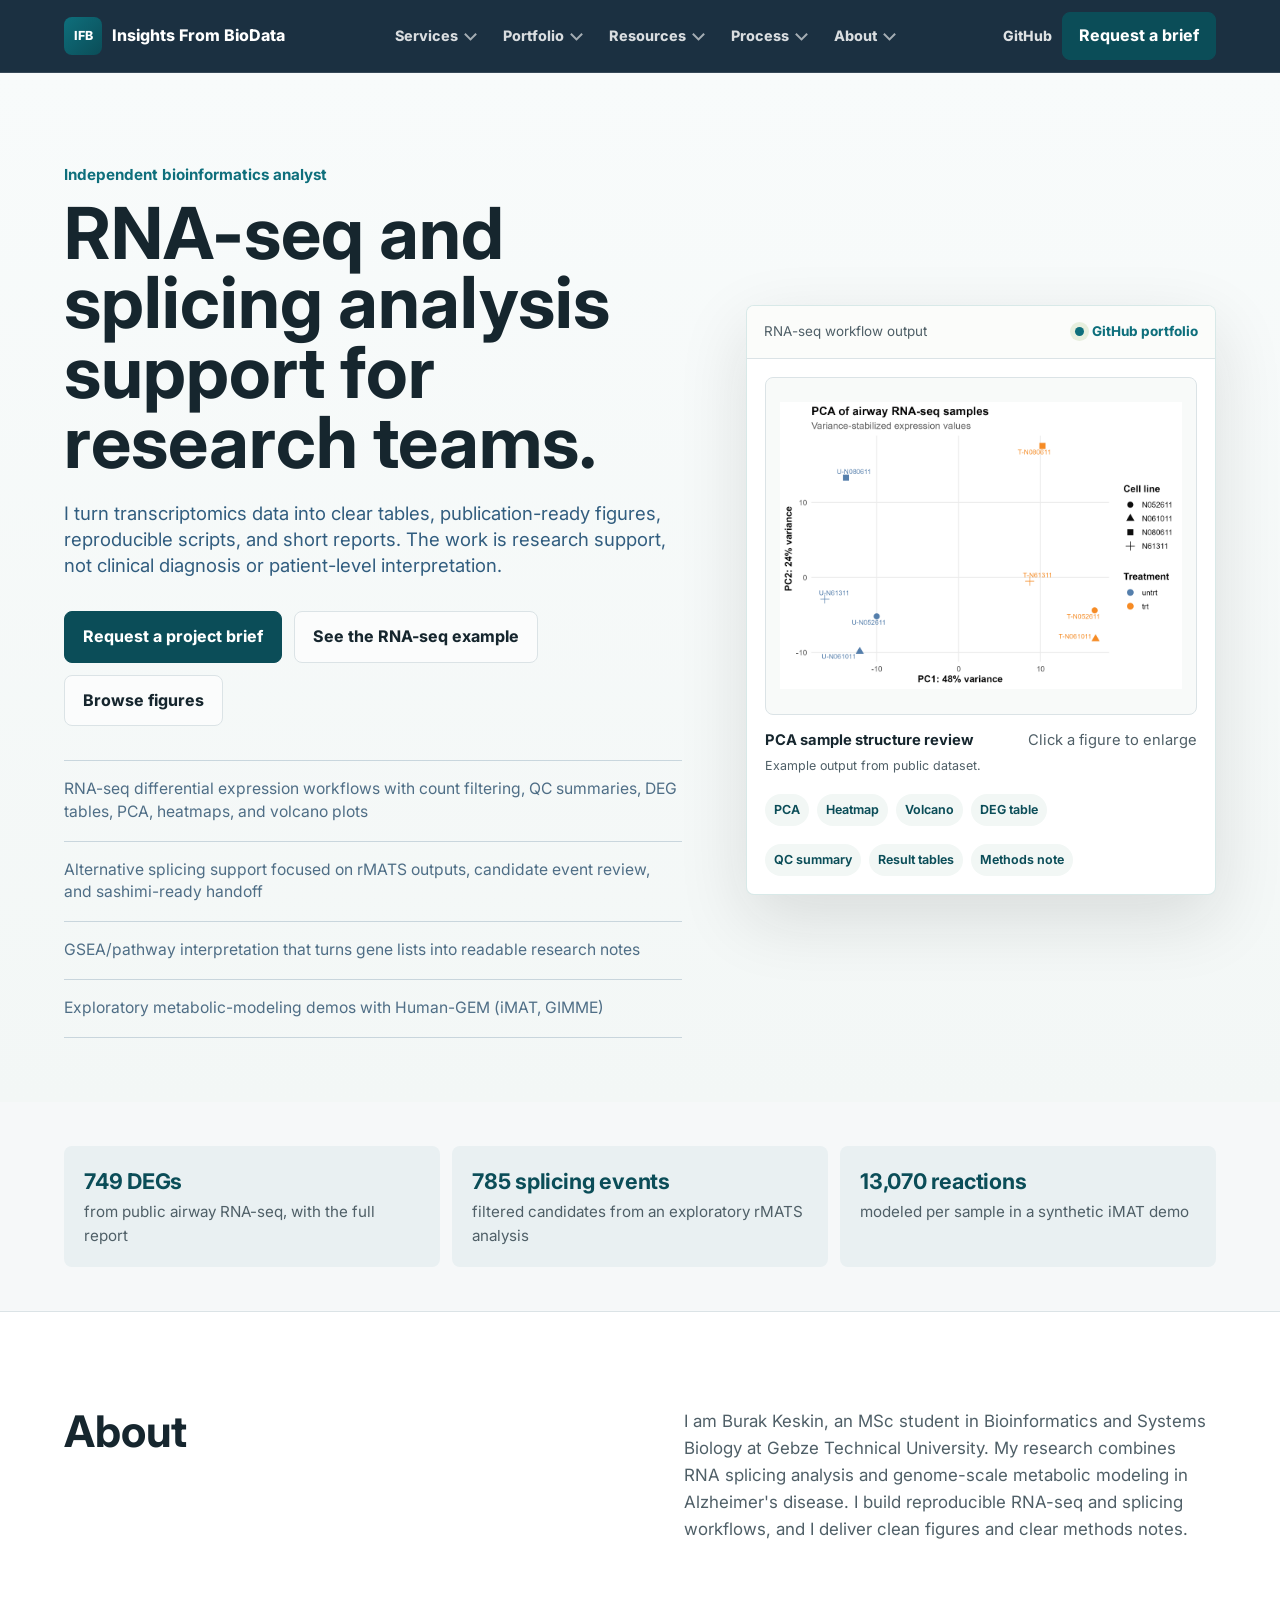
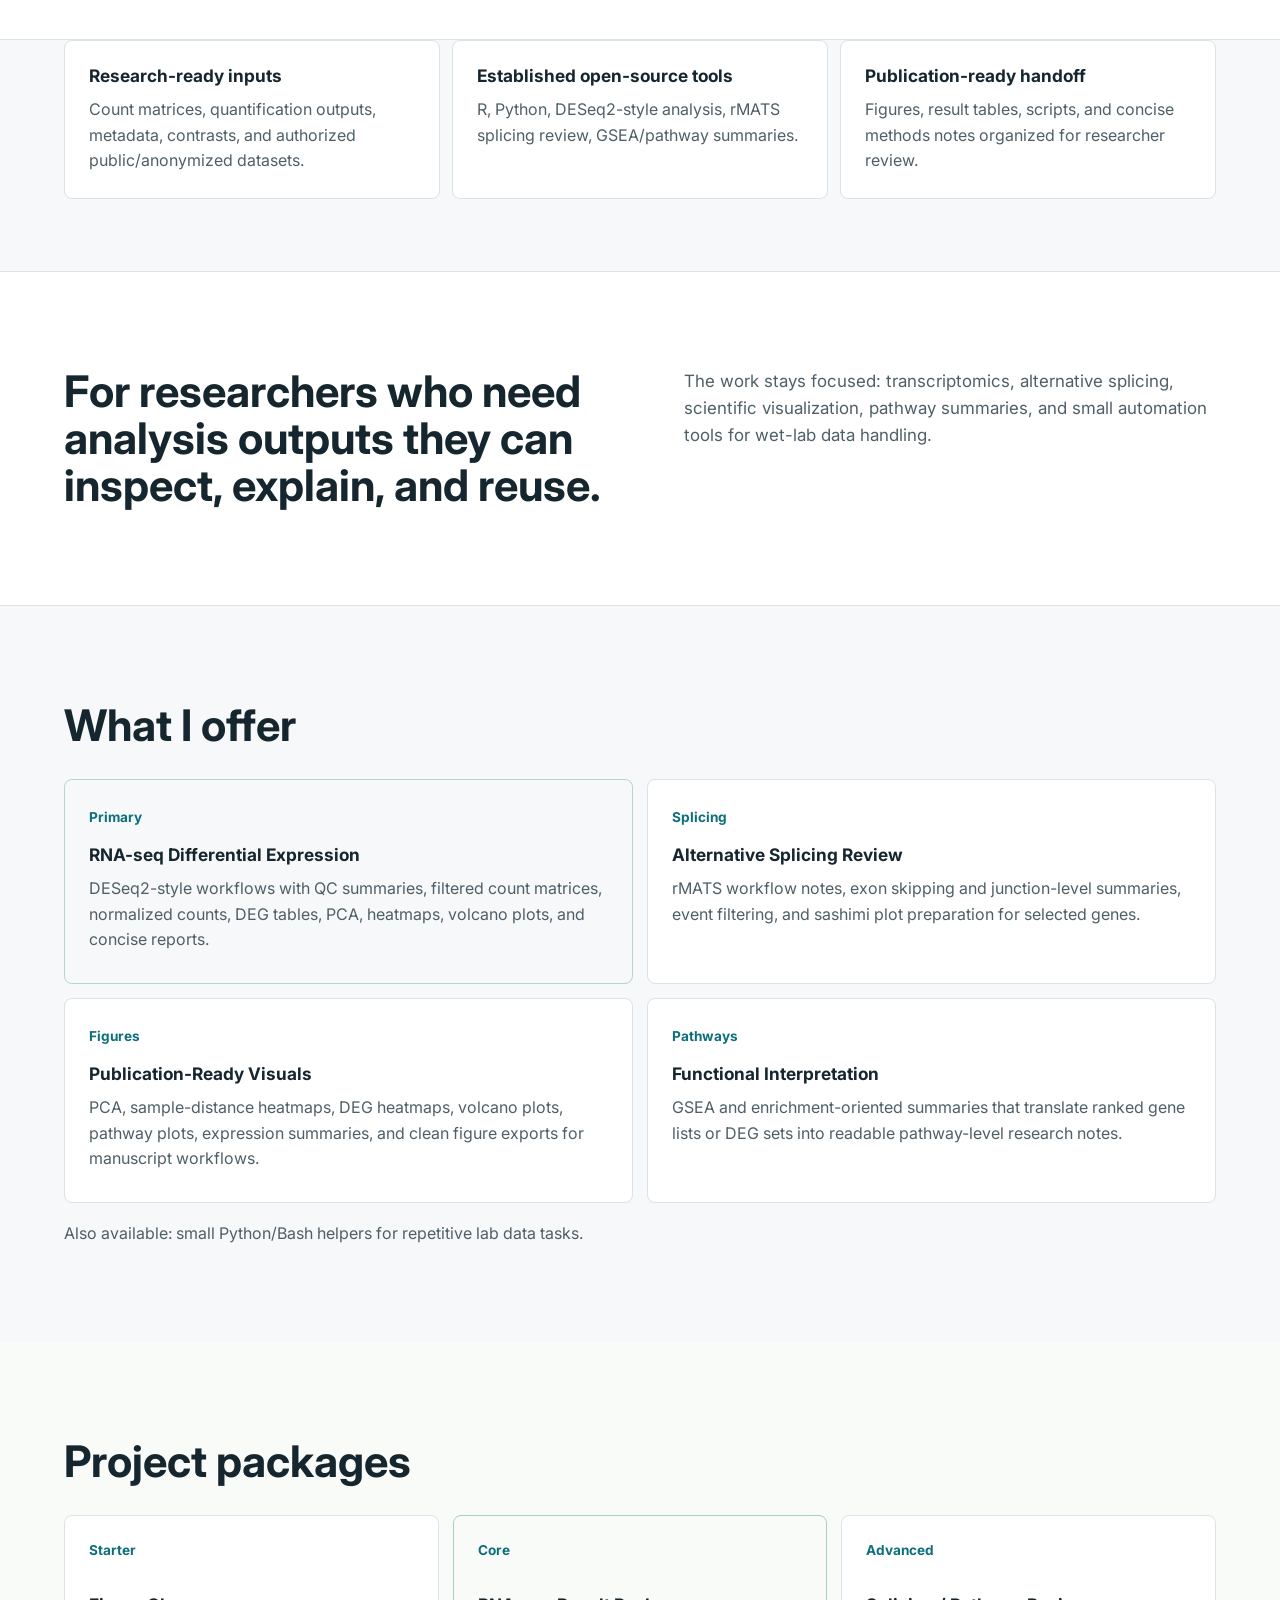
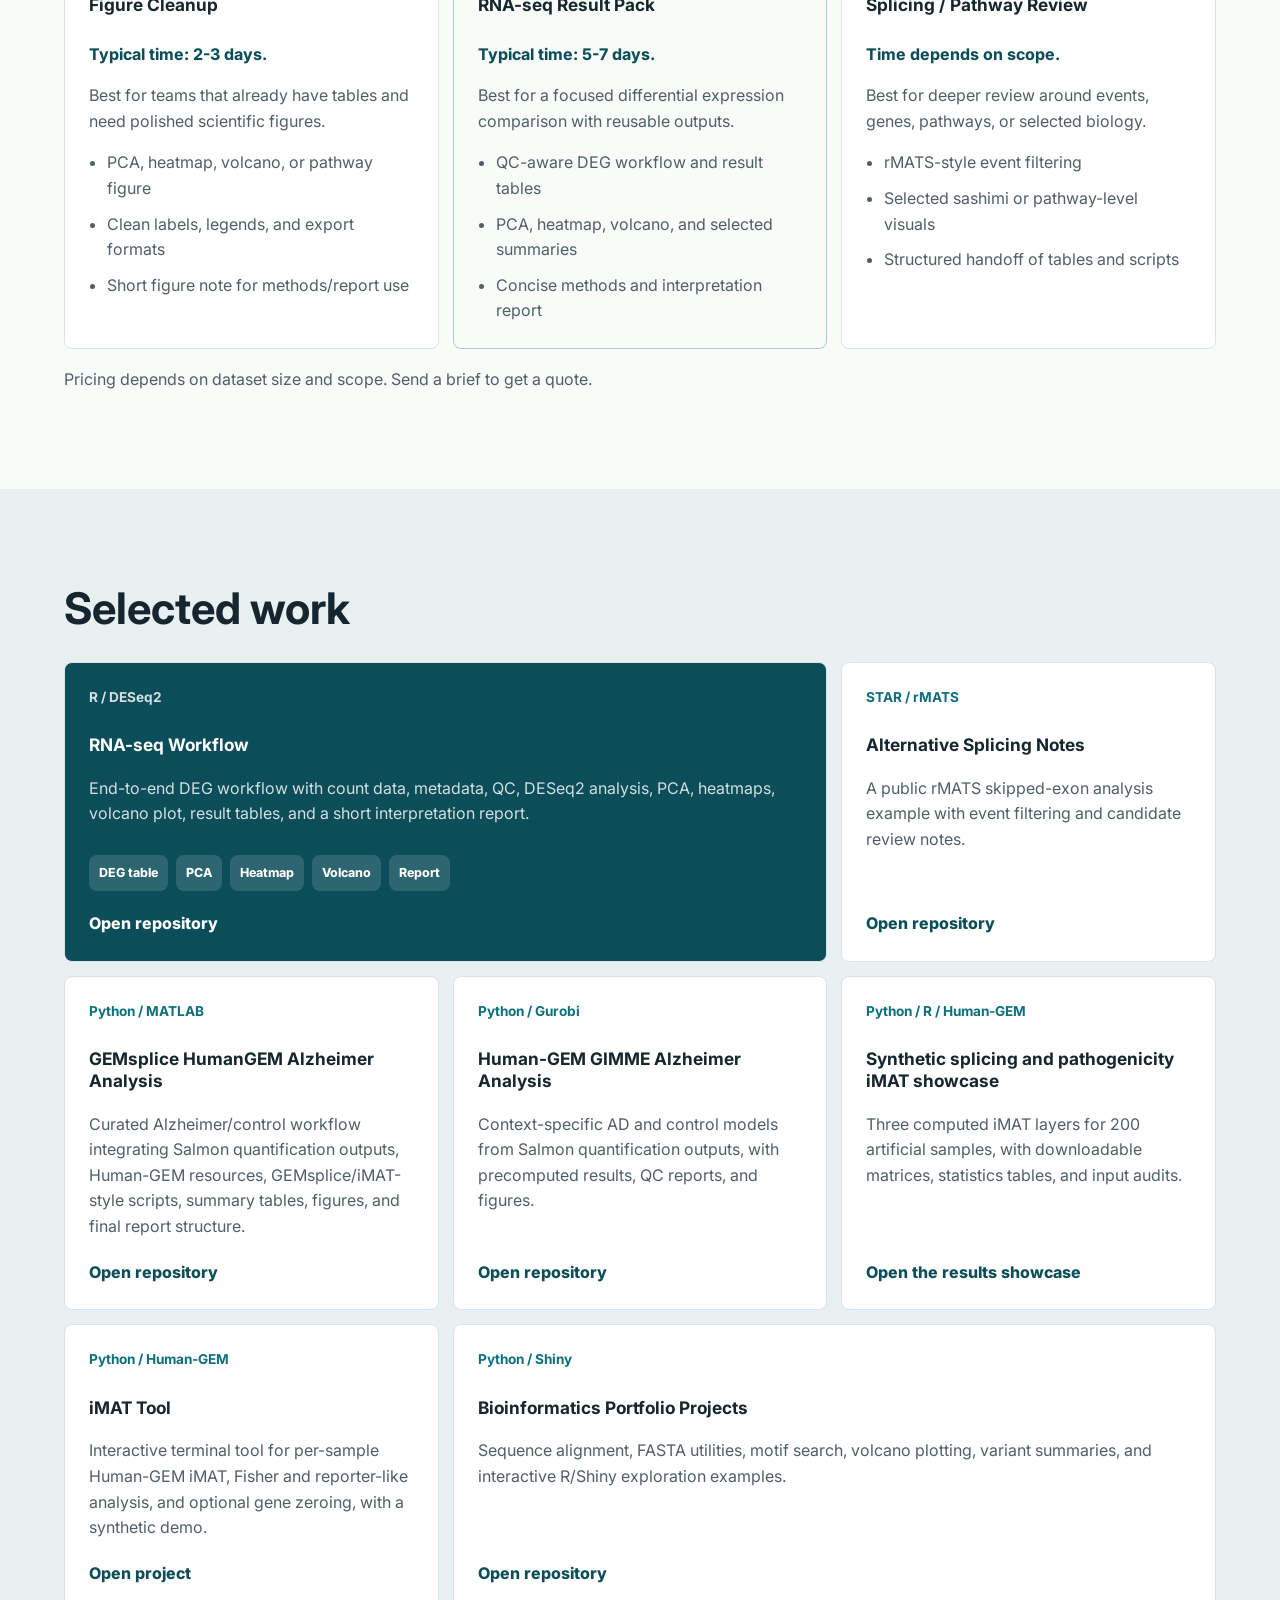
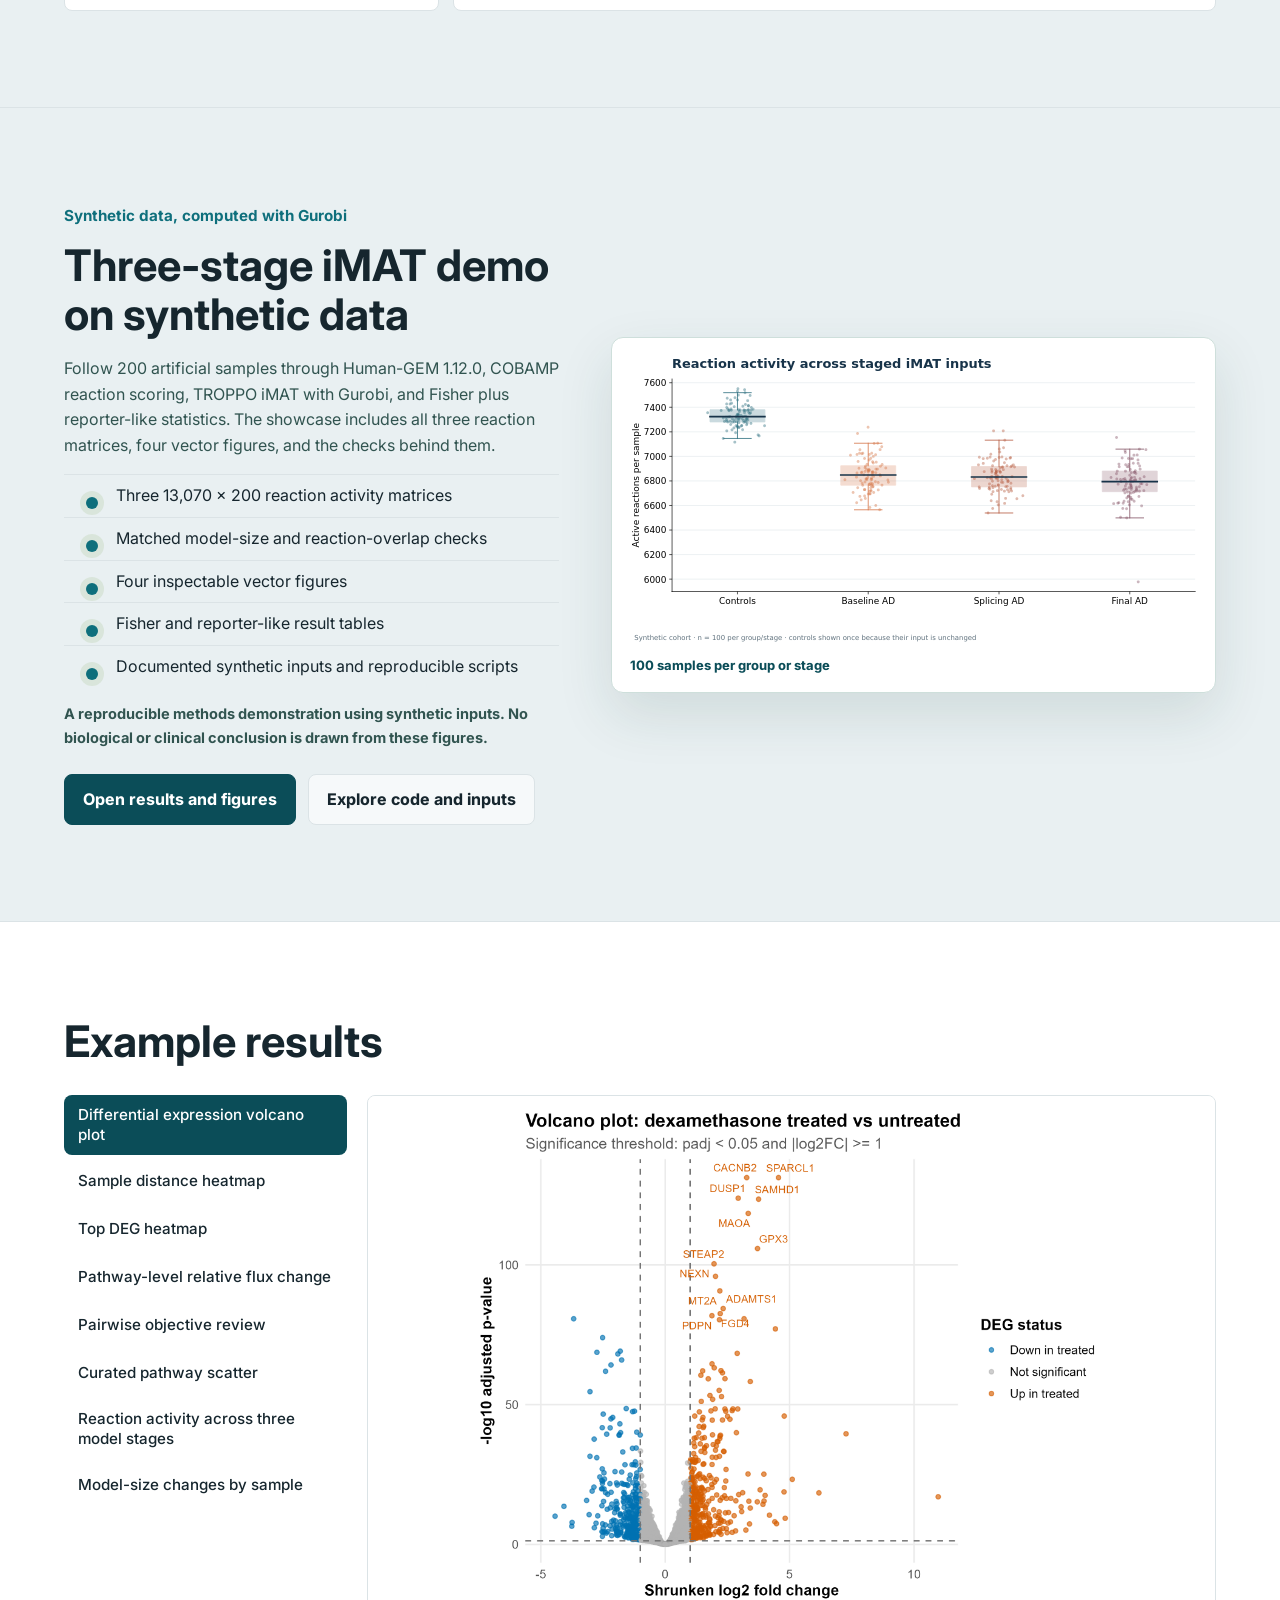
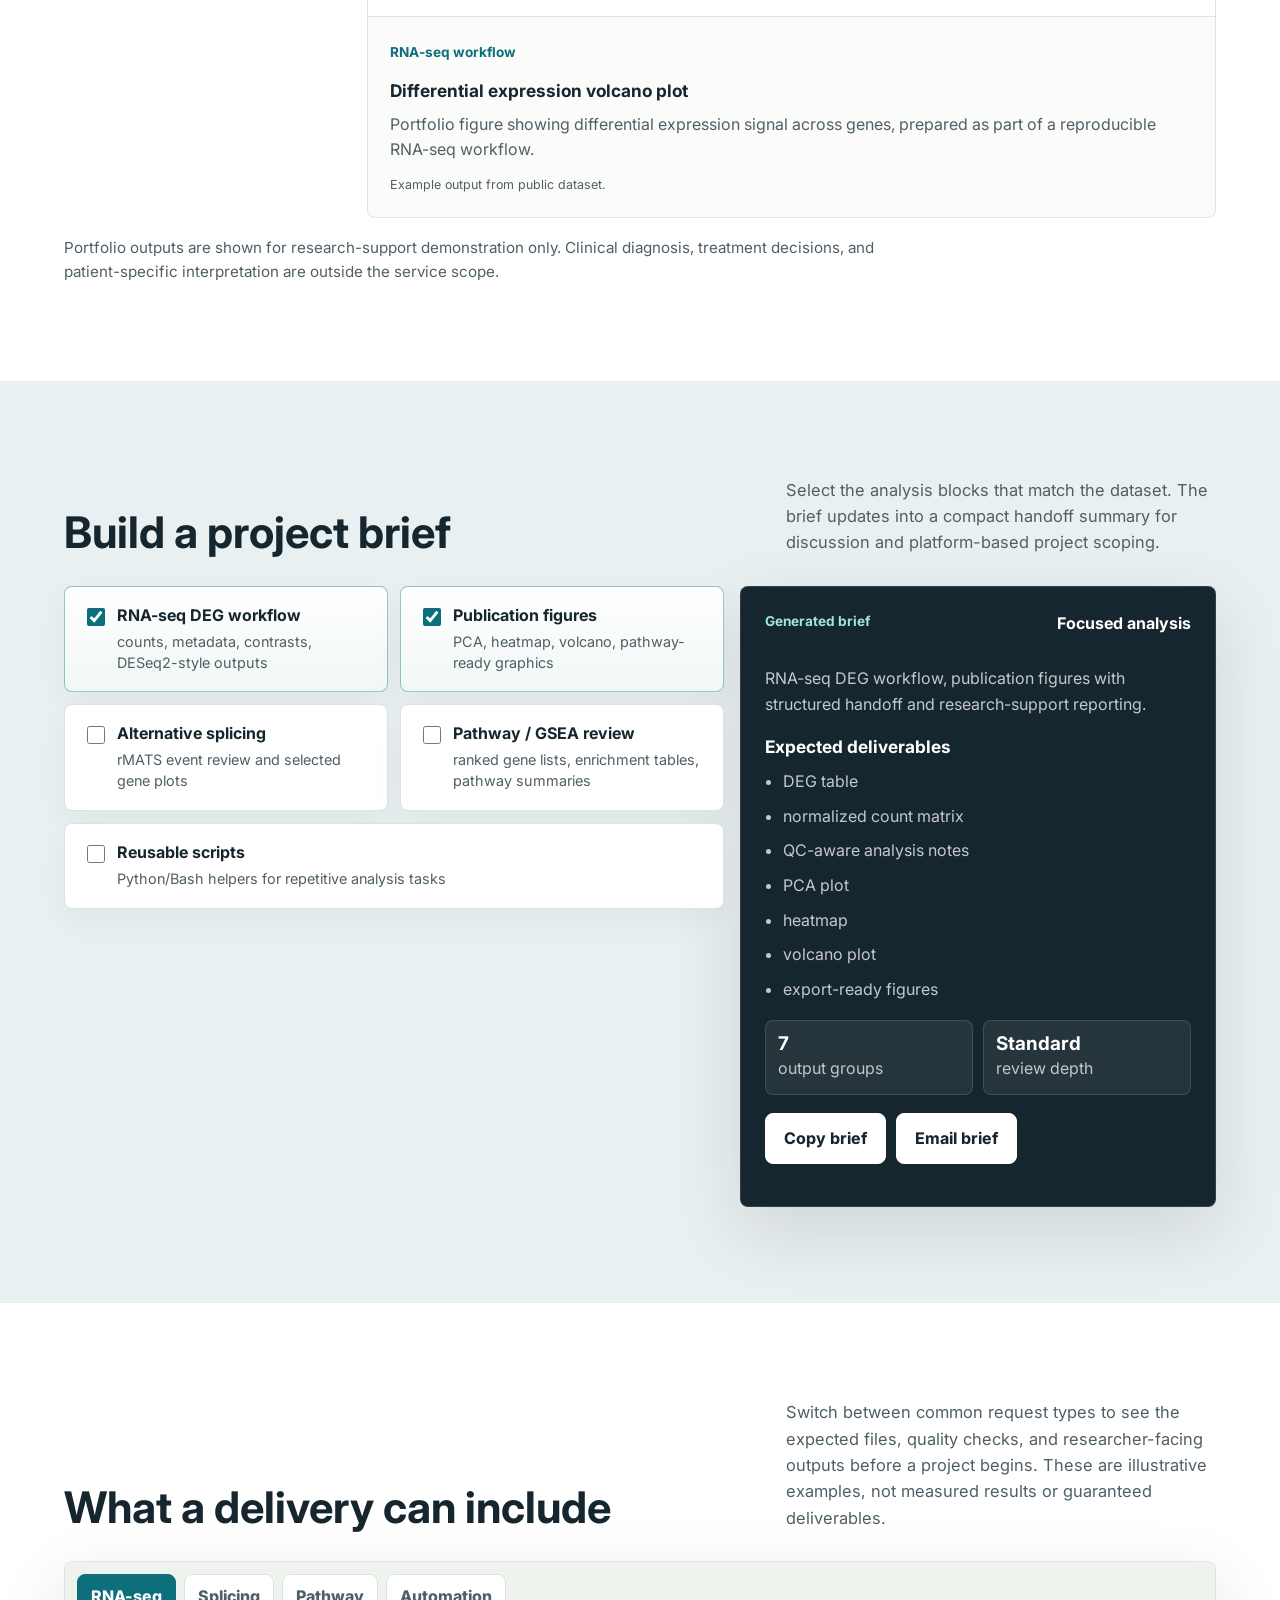
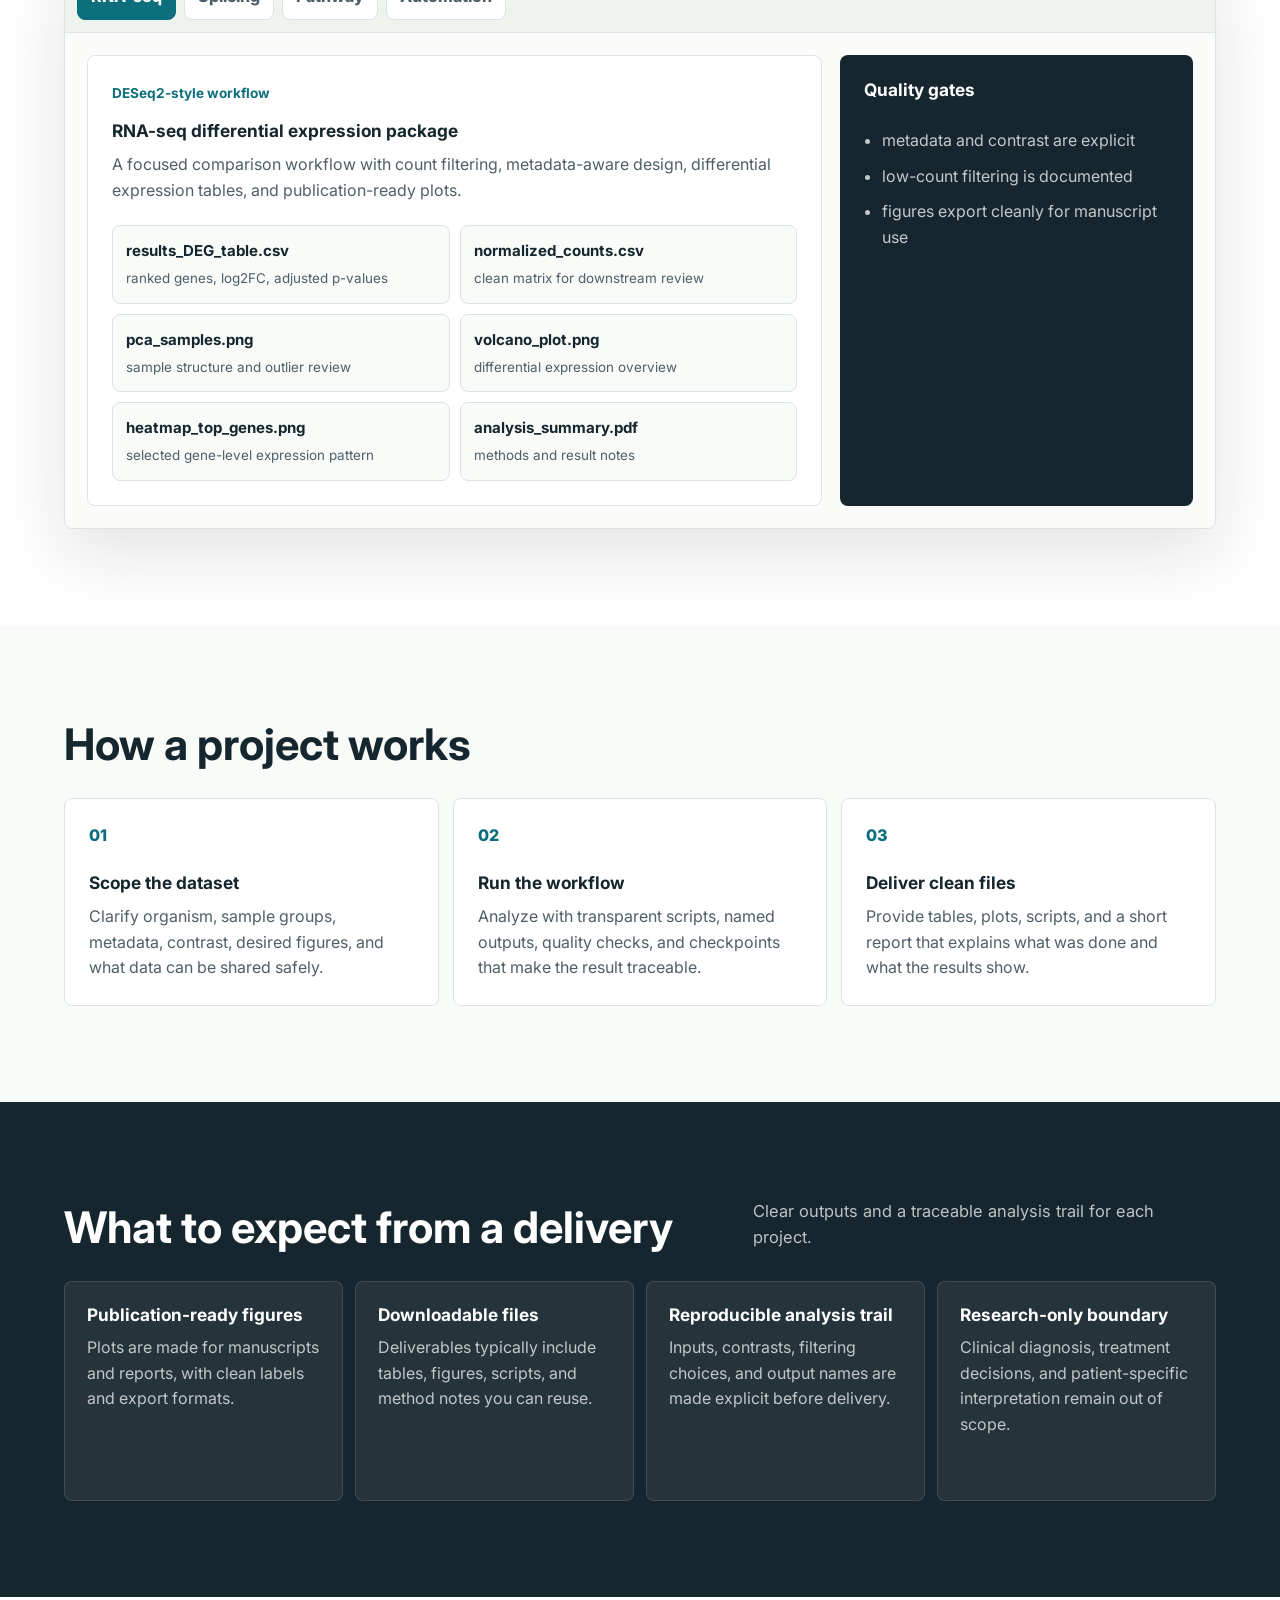
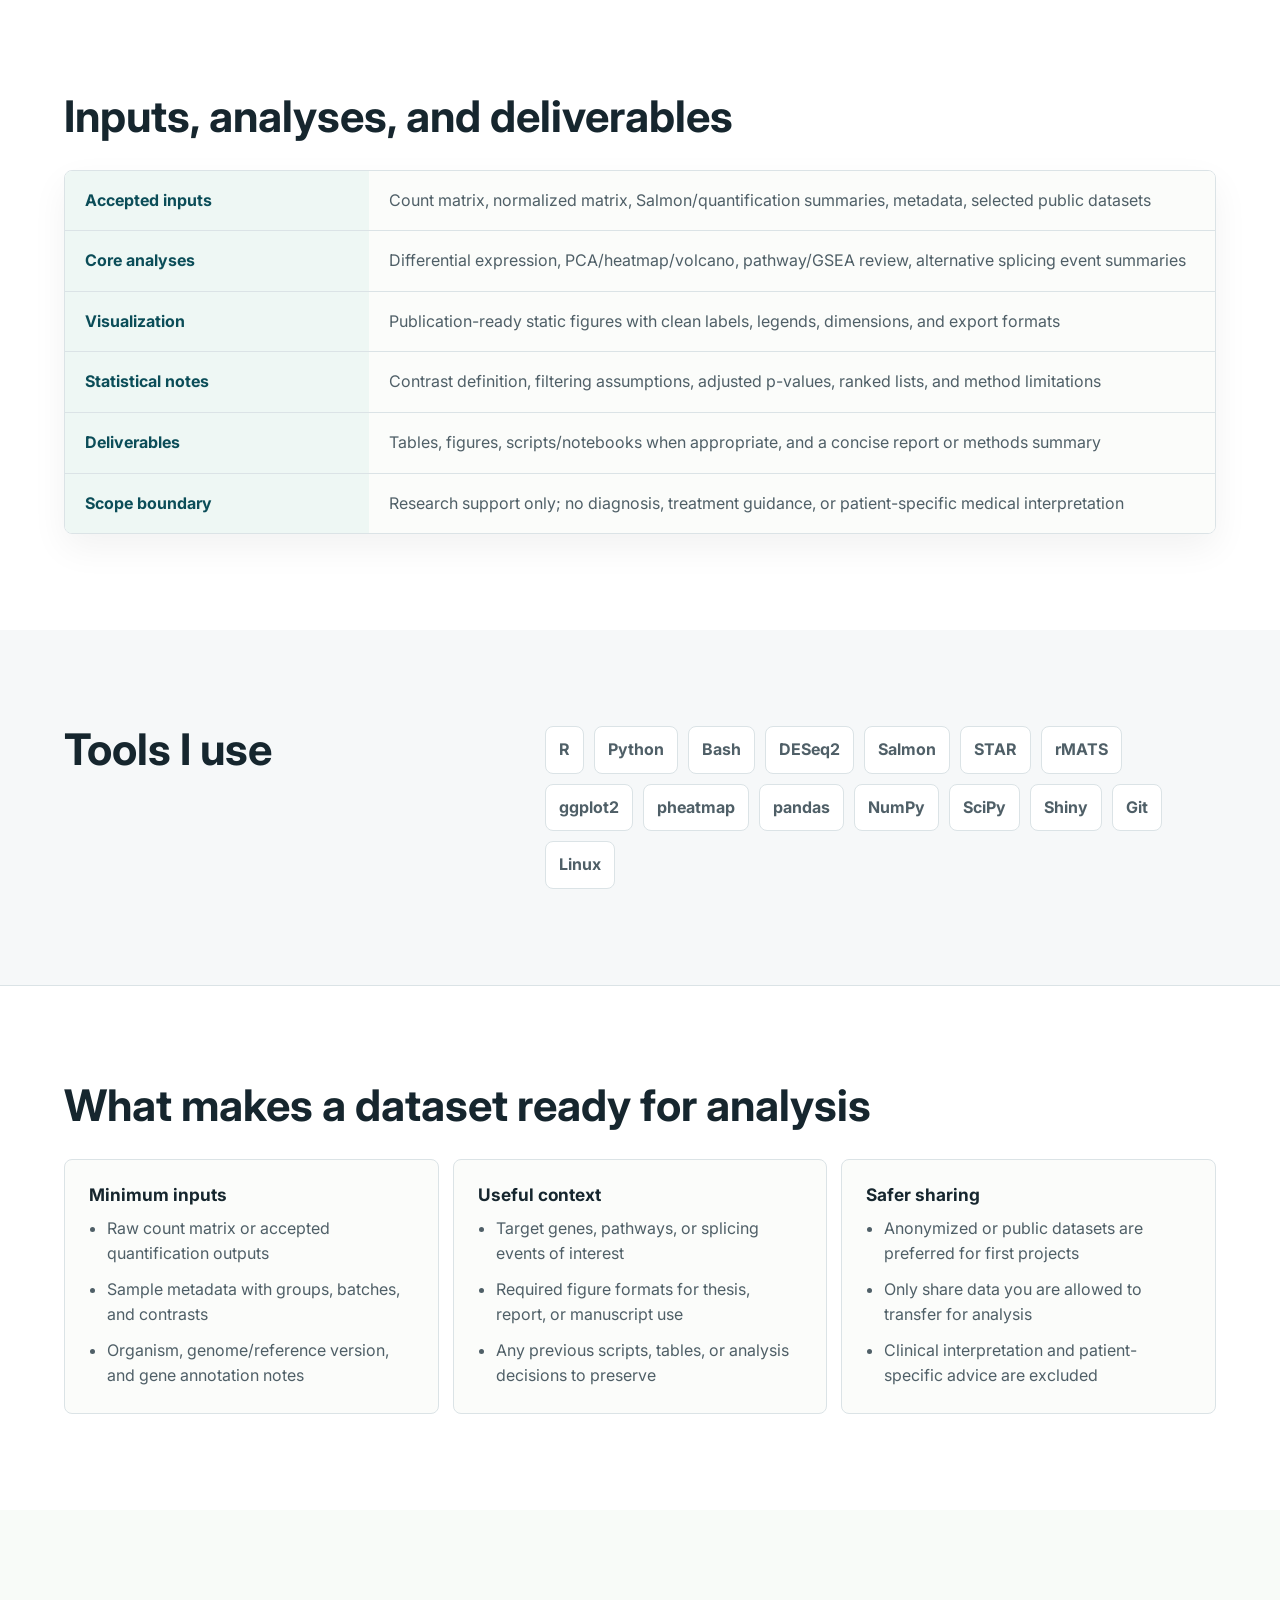
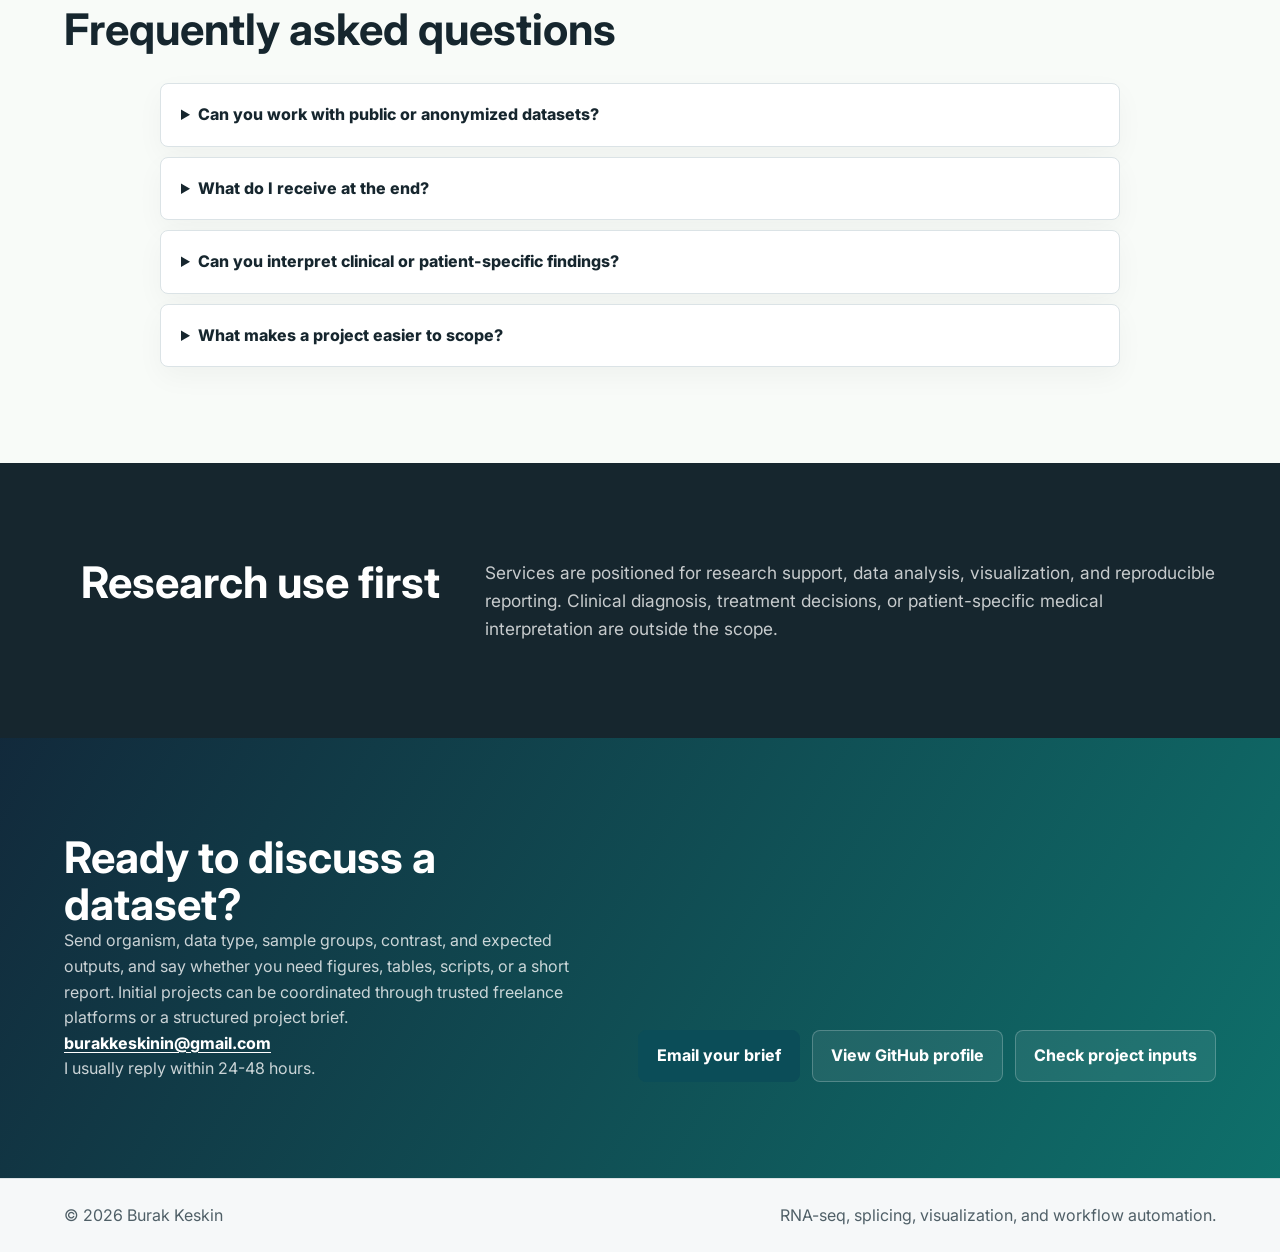
==== commit 974d13d7: "Refine site layout, palette, and results gallery Co-Authored-By: Claude Opus 5.5 <noreply@anthropic." ====
--- a/index.html
+++ b/index.html
@@ -13,7 +13,10 @@
   <meta property="og:image" content="https://bioinformatikci.github.io/insights-from-biodata/assets/rna-seq-pca.png">
   <meta name="twitter:card" content="summary_large_image">
   <link rel="icon" href="assets/favicon.svg?v=20260831" type="image/svg+xml">
-  <link rel="stylesheet" href="styles.css?v=20261031">
+  <link rel="preconnect" href="https://fonts.googleapis.com">
+  <link rel="preconnect" href="https://fonts.gstatic.com" crossorigin>
+  <link href="https://fonts.googleapis.com/css2?family=Inter:wght@400..800&display=swap" rel="stylesheet">
+  <link rel="stylesheet" href="styles.css?v=20261104">
 </head>
 <body>
   <header class="site-header">
@@ -128,17 +131,6 @@
           <span>Volcano</span>
           <span>DEG table</span>
         </div>
-        <div class="hero-mini-gallery" aria-label="Additional RNA-seq figure examples">
-          <button class="result-image-button" type="button" data-image="assets/rna-seq-volcano.png" data-title="RNA-seq volcano plot" aria-label="Enlarge RNA-seq volcano plot">
-            <img src="assets/rna-seq-volcano.png" alt="Volcano plot from the RNA-seq workflow portfolio repository">
-          </button>
-          <button class="result-image-button" type="button" data-image="assets/rna-seq-sample-distance-heatmap.png" data-title="Sample distance heatmap" aria-label="Enlarge sample distance heatmap">
-            <img src="assets/rna-seq-sample-distance-heatmap.png" alt="Sample distance heatmap from the RNA-seq workflow portfolio repository">
-          </button>
-          <button class="result-image-button" type="button" data-image="assets/rna-seq-top-deg-heatmap.png" data-title="Top DEG heatmap" aria-label="Enlarge top DEG heatmap">
-            <img src="assets/rna-seq-top-deg-heatmap.png" alt="Top differentially expressed gene heatmap from the RNA-seq workflow portfolio repository">
-          </button>
-        </div>
         <div class="preview-deliverables portfolio-source" aria-label="Portfolio source">
           <span>QC summary</span>
           <span>Result tables</span>
@@ -147,9 +139,15 @@
       </div>
     </section>
 
+    <section class="proof-row" aria-label="Published results">
+      <a href="https://github.com/Bioinformatikci/rna-seq-workflow/blob/main/reports/summary_report.md" target="_blank" rel="noreferrer"><strong>749 DEGs</strong><span>from public airway RNA-seq, with the full report</span></a>
+      <a href="https://github.com/Bioinformatikci/rmats-ad-skipped-exon-analysis/tree/main/results/rmats_summary" target="_blank" rel="noreferrer"><strong>785 splicing events</strong><span>filtered candidates from an exploratory rMATS analysis</span></a>
+      <a href="projects/synthetic-imat/index.html"><strong>13,070 reactions</strong><span>modeled per sample in a synthetic iMAT demo</span></a>
+    </section>
+
     <section class="section intro-band about" id="about">
       <div class="intro-text">
-        <h2>About.</h2>
+        <h2>About</h2>
       </div>
       <p>
         I am Burak Keskin, an MSc student in Bioinformatics and Systems Biology at Gebze Technical University.
@@ -186,7 +184,7 @@
 
     <section class="section" id="services">
       <div class="section-heading">
-        <h2>What I offer.</h2>
+        <h2>What I offer</h2>
       </div>
       <div class="service-grid">
         <article class="service-card featured">
@@ -369,22 +367,10 @@
 
     <section class="work section" id="work">
       <div class="section-heading">
-        <h2>Selected work.</h2>
+        <h2>Selected work</h2>
       </div>
       <div class="work-grid">
         <article class="work-card wide">
-          <span class="card-tag">Python / R / Human-GEM</span>
-          <h3>Synthetic splicing and pathogenicity iMAT showcase</h3>
-          <p>Three computed Gurobi/iMAT layers for 100 AD-labelled and 100 control-labelled artificial samples, with downloadable reaction matrices, Fisher and reporter-like tables, vector figures, and input audits.</p>
-          <a href="projects/synthetic-imat/index.html">Open the results showcase</a>
-        </article>
-        <article class="work-card">
-          <span class="card-tag">Python / MATLAB</span>
-          <h3>GEMsplice HumanGEM Alzheimer Analysis</h3>
-          <p>Curated Alzheimer/control workflow integrating Salmon quantification outputs, Human-GEM resources, GEMsplice/iMAT-style scripts, summary tables, figures, and final report structure.</p>
-          <a href="https://github.com/Bioinformatikci/gemsplice-humangem-alzheimer-analysis" target="_blank" rel="noreferrer">Open repository</a>
-        </article>
-        <article class="work-card">
           <div>
             <span class="card-tag">R / DESeq2</span>
             <h3>RNA-seq Workflow</h3>
@@ -406,10 +392,10 @@
           <a href="https://github.com/Bioinformatikci/rmats-ad-skipped-exon-analysis" target="_blank" rel="noreferrer">Open repository</a>
         </article>
         <article class="work-card">
-          <span class="card-tag">Python / Human-GEM</span>
-          <h3>iMAT Tool</h3>
-          <p>Interactive terminal tool for per-sample Human-GEM iMAT, Fisher and reporter-like analysis, and optional gene zeroing, with a synthetic demo.</p>
-          <a href="https://github.com/Bioinformatikci/bioinformatics-portfolio-projects/tree/main/imat-tool" target="_blank" rel="noreferrer">Open project</a>
+          <span class="card-tag">Python / MATLAB</span>
+          <h3>GEMsplice HumanGEM Alzheimer Analysis</h3>
+          <p>Curated Alzheimer/control workflow integrating Salmon quantification outputs, Human-GEM resources, GEMsplice/iMAT-style scripts, summary tables, figures, and final report structure.</p>
+          <a href="https://github.com/Bioinformatikci/gemsplice-humangem-alzheimer-analysis" target="_blank" rel="noreferrer">Open repository</a>
         </article>
         <article class="work-card">
           <span class="card-tag">Python / Gurobi</span>
@@ -418,6 +404,18 @@
           <a href="https://github.com/Bioinformatikci/humangem-gimme-alzheimer-analysis" target="_blank" rel="noreferrer">Open repository</a>
         </article>
         <article class="work-card">
+          <span class="card-tag">Python / R / Human-GEM</span>
+          <h3>Synthetic splicing and pathogenicity iMAT showcase</h3>
+          <p>Three computed iMAT layers for 200 artificial samples, with downloadable matrices, statistics tables, and input audits.</p>
+          <a href="projects/synthetic-imat/index.html">Open the results showcase</a>
+        </article>
+        <article class="work-card">
+          <span class="card-tag">Python / Human-GEM</span>
+          <h3>iMAT Tool</h3>
+          <p>Interactive terminal tool for per-sample Human-GEM iMAT, Fisher and reporter-like analysis, and optional gene zeroing, with a synthetic demo.</p>
+          <a href="https://github.com/Bioinformatikci/bioinformatics-portfolio-projects/tree/main/imat-tool" target="_blank" rel="noreferrer">Open project</a>
+        </article>
+        <article class="work-card span-two">
           <span class="card-tag">Python / Shiny</span>
           <h3>Bioinformatics Portfolio Projects</h3>
           <p>Sequence alignment, FASTA utilities, motif search, volcano plotting, variant summaries, and interactive R/Shiny exploration examples.</p>
@@ -431,53 +429,98 @@
         <p class="eyebrow">Synthetic data, computed with Gurobi</p>
         <h2 id="featured-study-title">Three-stage iMAT demo on synthetic data</h2>
         <p>Follow 200 artificial samples through Human-GEM 1.12.0, COBAMP reaction scoring, TROPPO iMAT with Gurobi, and Fisher plus reporter-like statistics. The showcase includes all three reaction matrices, four vector figures, and the checks behind them.</p>
-        <p class="featured-study-note">A reproducible methods demonstration using synthetic inputs. No biological or clinical conclusion is drawn from these figures.</p>
-        <div class="featured-study-actions">
-          <a class="button primary" href="projects/synthetic-imat/index.html">Open results and figures</a>
-          <a class="button secondary" href="https://github.com/Bioinformatikci/bioinformatics-portfolio-projects/tree/main/splicing-pathogenicity-imat-demo" target="_blank" rel="noreferrer">Explore code and inputs</a>
-        </div>
-      </div>
-      <a class="featured-study-visual" href="projects/synthetic-imat/index.html" aria-label="Open the synthetic iMAT results showcase">
-        <img src="projects/synthetic-imat/figures/active_reactions.svg" alt="Active reaction counts across controls and three synthetic AD-labelled iMAT stages" loading="lazy">
-        <span>100 samples per group or stage</span>
-      </a>
-    </section>
-
-    <section class="report section" id="report">
-      <div class="report-layout">
-        <div>
-          <h2>See a complete analysis from model input to figures.</h2>
-          <p>
-            Explore the synthetic iMAT demonstration with its computed figures, sample diagnostics,
-            reaction matrices, statistics, and reproduction notes.
-          </p>
-          <div class="report-actions">
-            <a class="button primary" href="projects/synthetic-imat/index.html">Open analysis showcase</a>
-            <a class="button secondary" href="#results">Browse example results</a>
-          </div>
-        </div>
-
-        <div class="report-card">
-          <div class="report-card-top">
-            <span>Computed showcase includes</span>
-            <strong>Synthetic iMAT run</strong>
-          </div>
-          <ul class="analysis-includes">
+        <ul class="analysis-includes">
             <li>Three 13,070 × 200 reaction activity matrices</li>
             <li>Matched model-size and reaction-overlap checks</li>
             <li>Four inspectable vector figures</li>
             <li>Fisher and reporter-like result tables</li>
             <li>Documented synthetic inputs and reproducible scripts</li>
           </ul>
-        </div>
-      </div>
-    </section>
+        <p class="featured-study-note">A reproducible methods demonstration using synthetic inputs. No biological or clinical conclusion is drawn from these figures.</p>
+        <div class="featured-study-actions">
+          <a class="button primary" href="projects/synthetic-imat/index.html">Open results and figures</a>
+          <a class="button secondary" href="https://github.com/Bioinformatikci/bioinformatics-portfolio-projects/tree/main/splicing-pathogenicity-imat-demo" target="_blank" rel="noreferrer">Explore code and inputs</a>
+        </div>
+      </div>
+      <a class="featured-study-visual" href="projects/synthetic-imat/index.html" aria-label="Open the synthetic iMAT results showcase">
+        <img src="projects/synthetic-imat/figures/active_reactions.svg" alt="Active reaction counts across controls and three synthetic AD-labelled iMAT stages" loading="lazy">
+        <span>100 samples per group or stage</span>
+      </a>
+    </section>
+
+    
 
     <section class="results section" id="results">
       <div class="section-heading">
         <h2>Example results</h2>
       </div>
       <div class="results-grid">
+        <article class="result-card main-result">
+          <button class="result-image-button" type="button" data-image="assets/rna-seq-volcano.png" data-title="RNA-seq volcano plot">
+            <img loading="lazy" src="assets/rna-seq-volcano.png" alt="Volcano plot from the RNA-seq workflow portfolio repository">
+          </button>
+          <div>
+            <span class="card-tag">RNA-seq workflow</span>
+            <h3>Differential expression volcano plot</h3>
+            <p>Portfolio figure showing differential expression signal across genes, prepared as part of a reproducible RNA-seq workflow.</p>
+            <p class="figure-source">Example output from public dataset.</p>
+          </div>
+        </article>
+        <article class="result-card">
+          <button class="result-image-button" type="button" data-image="assets/rna-seq-sample-distance-heatmap.png" data-title="Sample distance heatmap">
+            <img loading="lazy" src="assets/rna-seq-sample-distance-heatmap.png" alt="Sample distance heatmap from the RNA-seq workflow portfolio repository">
+          </button>
+          <div>
+            <span class="card-tag">RNA-seq QC</span>
+            <h3>Sample distance heatmap</h3>
+            <p>Quality-control style output for reviewing sample relationships before interpretation.</p>
+            <p class="figure-source">Example output from public dataset.</p>
+          </div>
+        </article>
+        <article class="result-card">
+          <button class="result-image-button" type="button" data-image="assets/rna-seq-top-deg-heatmap.png" data-title="Top DEG heatmap">
+            <img loading="lazy" src="assets/rna-seq-top-deg-heatmap.png" alt="Top differentially expressed gene heatmap from the RNA-seq workflow portfolio repository">
+          </button>
+          <div>
+            <span class="card-tag">RNA-seq figures</span>
+            <h3>Top DEG heatmap</h3>
+            <p>Expression-pattern figure prepared for selected differentially expressed genes.</p>
+            <p class="figure-source">Example output from public dataset.</p>
+          </div>
+        </article>
+        <article class="result-card main-result">
+          <button class="result-image-button" type="button" data-image="assets/pathway-flux-imat-optimized.png" data-title="Pathway-level relative flux change">
+            <img loading="lazy" src="assets/pathway-flux-imat-optimized.png" alt="Pathway-level relative flux change scatter plot from GEMsplice-iMAT HumanGEM analysis">
+          </button>
+          <div>
+            <span class="card-tag">GEMsplice / iMAT</span>
+            <h3>Pathway-level relative flux change</h3>
+            <p>Advanced portfolio output comparing Alzheimer and control groups across pathway-level metabolic flux changes.</p>
+            <p class="figure-source">Public RNA-seq source: <a href="https://www.ncbi.nlm.nih.gov/bioproject/PRJNA670209">PRJNA670209</a> (SRR12850842, SRR12850850–54; 3 AD, 3 control samples).</p>
+          </div>
+        </article>
+        <article class="result-card">
+          <button class="result-image-button" type="button" data-image="assets/objective-projections-optimized.png" data-title="Pairwise objective review">
+            <img loading="lazy" src="assets/objective-projections-optimized.png" alt="Pairwise objective projection plots comparing Alzheimer and control samples">
+          </button>
+          <div>
+            <span class="card-tag">Objective projections</span>
+            <h3>Pairwise objective review</h3>
+            <p>Projection panels showing how sample groups separate across selected metabolic objective values.</p>
+            <p class="figure-source">Public RNA-seq source: <a href="https://www.ncbi.nlm.nih.gov/bioproject/PRJNA670209">PRJNA670209</a> (SRR12850842, SRR12850850–54; 3 AD, 3 control samples).</p>
+          </div>
+        </article>
+        <article class="result-card main-result">
+          <button class="result-image-button" type="button" data-image="assets/pathway-flux-tx2gene-optimized.png" data-title="Curated pathway scatter">
+            <img loading="lazy" src="assets/pathway-flux-tx2gene-optimized.png" alt="HumanGEM tx2gene pathway-level relative flux change scatter plot">
+          </button>
+          <div>
+            <span class="card-tag">HumanGEM tx2gene</span>
+            <h3>Curated pathway scatter</h3>
+            <p>Pathway-level scatter plot from the HumanGEM tx2gene analysis.</p>
+            <p class="figure-source">Public RNA-seq source: <a href="https://www.ncbi.nlm.nih.gov/bioproject/PRJNA670209">PRJNA670209</a> (SRR12850842, SRR12850850–54; 3 AD, 3 control samples).</p>
+          </div>
+        </article>
         <article class="result-card main-result">
           <button class="result-image-button" type="button" data-image="projects/synthetic-imat/figures/active_reactions.svg" data-title="Reaction activity across staged iMAT inputs" aria-label="Enlarge active reaction count plot">
             <img src="projects/synthetic-imat/figures/active_reactions.svg" alt="Active reaction counts for controls and three synthetic AD-labelled iMAT stages" loading="lazy">
@@ -500,72 +543,6 @@
             <p class="figure-source">Synthetic-data methods demonstration; no disease inference.</p>
           </div>
         </article>
-        <article class="result-card main-result">
-          <button class="result-image-button" type="button" data-image="assets/rna-seq-volcano.png" data-title="RNA-seq volcano plot">
-            <img src="assets/rna-seq-volcano.png" alt="Volcano plot from the RNA-seq workflow portfolio repository">
-          </button>
-          <div>
-            <span class="card-tag">RNA-seq workflow</span>
-            <h3>Differential expression volcano plot</h3>
-            <p>Portfolio figure showing differential expression signal across genes, prepared as part of a reproducible RNA-seq workflow.</p>
-            <p class="figure-source">Example output from public dataset.</p>
-          </div>
-        </article>
-        <article class="result-card">
-          <button class="result-image-button" type="button" data-image="assets/rna-seq-sample-distance-heatmap.png" data-title="Sample distance heatmap">
-            <img src="assets/rna-seq-sample-distance-heatmap.png" alt="Sample distance heatmap from the RNA-seq workflow portfolio repository">
-          </button>
-          <div>
-            <span class="card-tag">RNA-seq QC</span>
-            <h3>Sample distance heatmap</h3>
-            <p>Quality-control style output for reviewing sample relationships before interpretation.</p>
-            <p class="figure-source">Example output from public dataset.</p>
-          </div>
-        </article>
-        <article class="result-card">
-          <button class="result-image-button" type="button" data-image="assets/rna-seq-top-deg-heatmap.png" data-title="Top DEG heatmap">
-            <img src="assets/rna-seq-top-deg-heatmap.png" alt="Top differentially expressed gene heatmap from the RNA-seq workflow portfolio repository">
-          </button>
-          <div>
-            <span class="card-tag">RNA-seq figures</span>
-            <h3>Top DEG heatmap</h3>
-            <p>Expression-pattern figure prepared for selected differentially expressed genes.</p>
-            <p class="figure-source">Example output from public dataset.</p>
-          </div>
-        </article>
-        <article class="result-card main-result">
-          <button class="result-image-button" type="button" data-image="assets/pathway-flux-imat-optimized.png" data-title="Pathway-level relative flux change">
-            <img src="assets/pathway-flux-imat-optimized.png" alt="Pathway-level relative flux change scatter plot from GEMsplice-iMAT HumanGEM analysis">
-          </button>
-          <div>
-            <span class="card-tag">GEMsplice / iMAT</span>
-            <h3>Pathway-level relative flux change</h3>
-            <p>Advanced portfolio output comparing Alzheimer and control groups across pathway-level metabolic flux changes.</p>
-            <p class="figure-source">Public RNA-seq source: <a href="https://www.ncbi.nlm.nih.gov/bioproject/PRJNA670209">PRJNA670209</a> (SRR12850842, SRR12850850–54; 3 AD, 3 control samples).</p>
-          </div>
-        </article>
-        <article class="result-card">
-          <button class="result-image-button" type="button" data-image="assets/objective-projections-optimized.png" data-title="Pairwise objective review">
-            <img src="assets/objective-projections-optimized.png" alt="Pairwise objective projection plots comparing Alzheimer and control samples">
-          </button>
-          <div>
-            <span class="card-tag">Objective projections</span>
-            <h3>Pairwise objective review</h3>
-            <p>Projection panels showing how sample groups separate across selected metabolic objective values.</p>
-            <p class="figure-source">Public RNA-seq source: <a href="https://www.ncbi.nlm.nih.gov/bioproject/PRJNA670209">PRJNA670209</a> (SRR12850842, SRR12850850–54; 3 AD, 3 control samples).</p>
-          </div>
-        </article>
-        <article class="result-card">
-          <button class="result-image-button" type="button" data-image="assets/pathway-flux-tx2gene-optimized.png" data-title="Curated pathway scatter">
-            <img src="assets/pathway-flux-tx2gene-optimized.png" alt="HumanGEM tx2gene pathway-level relative flux change scatter plot">
-          </button>
-          <div>
-            <span class="card-tag">HumanGEM tx2gene</span>
-            <h3>Curated pathway scatter</h3>
-            <p>Pathway-level scatter plot from the HumanGEM tx2gene analysis.</p>
-            <p class="figure-source">Public RNA-seq source: <a href="https://www.ncbi.nlm.nih.gov/bioproject/PRJNA670209">PRJNA670209</a> (SRR12850842, SRR12850850–54; 3 AD, 3 control samples).</p>
-          </div>
-        </article>
       </div>
       <p class="results-note">
         Portfolio outputs are shown for research-support demonstration only. Clinical diagnosis,
@@ -576,7 +553,7 @@
     <section class="standards section" id="standards">
       <div class="standards-heading">
         <div>
-          <h2>What to expect from a delivery.</h2>
+          <h2>What to expect from a delivery</h2>
         </div>
         <p>
           Clear outputs and a traceable analysis trail for each project.
@@ -636,7 +613,7 @@
 
     <section class="workflow" id="workflow">
       <div class="section-heading">
-        <h2>How a project works.</h2>
+        <h2>How a project works</h2>
       </div>
       <ol class="steps">
         <li>
@@ -682,7 +659,7 @@
 
     <section class="handoff section" id="handoff">
       <div class="section-heading">
-        <h2>What makes a dataset ready for analysis.</h2>
+        <h2>What makes a dataset ready for analysis</h2>
       </div>
       <div class="handoff-grid">
         <article>
@@ -775,10 +752,10 @@
         <h2 id="modal-title">Result preview</h2>
         <button type="button" class="modal-close" data-close-modal aria-label="Close result preview">Close</button>
       </div>
-      <img src="" alt="">
+      <img loading="lazy" src="" alt="">
     </div>
   </div>
 
-  <script src="script.js?v=20261031"></script>
+  <script src="script.js?v=20261104"></script>
 </body>
 </html>
--- a/styles.css
+++ b/styles.css
@@ -1,16 +1,16 @@
 :root {
-  --ink: #151b1a;
-  --muted: #60706d;
-  --paper: #f7f5ef;
+  --ink: #16262e;
+  --muted: #4f5f67;
+  --paper: #f6f8f9;
   --surface: #ffffff;
-  --soft: #edf3ef;
-  --line: #dbe4de;
-  --teal: #0f766e;
-  --teal-dark: #0a4f4b;
-  --green: #7ca64f;
-  --coral: #0f766e;
-  --gold: #bd8727;
-  --blue: #4267a6;
+  --soft: #e9f0f2;
+  --line: #dbe3e6;
+  --teal: #0e6f7c;
+  --teal-dark: #0b4d58;
+  --green: #0e6f7c;
+  --coral: #0e6f7c;
+  --gold: #4f5f67;
+  --blue: #0b4d58;
   --shadow: 0 24px 70px rgba(21, 27, 26, 0.12);
 }
 
@@ -2336,3 +2336,254 @@
 .stack > * {
   margin-inline: 0;
 }
+
+/* Refinements: flat surfaces, full rows, one margin. */
+.service-card::before,
+.package-card::before,
+.work-card::before {
+  display: none;
+}
+
+.service-card,
+.package-card,
+.work-card,
+.steps li,
+.result-card {
+  box-shadow: none;
+}
+
+.service-card.featured,
+.package-card.highlighted,
+.scope-option,
+.featured-study,
+.builder,
+.result-card,
+.section,
+.explorer-tab.active + .explorer-tab {
+  background-image: none;
+}
+
+.featured-study {
+  background: var(--soft);
+}
+
+.featured-study-note {
+  margin-top: 16px;
+}
+
+.featured-study .analysis-includes {
+  margin: 16px 0 0;
+  padding: 0;
+}
+
+.featured-study .analysis-includes li {
+  padding-block: 8px;
+}
+
+.work-card {
+  justify-content: flex-start;
+  gap: 10px;
+}
+
+.work-card > a {
+  margin-top: auto;
+  padding-top: 10px;
+}
+
+.work-card > div {
+  display: flex;
+  flex-direction: column;
+  gap: 10px;
+}
+
+.work-card.wide {
+  background: var(--teal-dark);
+}
+
+.work-card.wide h3 {
+  color: #fff;
+}
+
+.work-card.wide .deliverable-tags span {
+  background: rgba(255, 255, 255, 0.14);
+  border-color: transparent;
+  color: #fff;
+}
+
+.work-card.span-two {
+  grid-column: span 2;
+}
+
+.results-grid .result-card {
+  align-self: stretch;
+}
+
+.scope-option {
+  min-height: 0;
+}
+
+.builder-options {
+  align-content: start;
+}
+
+.scope-option:last-child {
+  grid-column: 1 / -1;
+}
+
+.intro-band {
+  align-items: start;
+}
+
+.trust-strip {
+  width: calc(100% - 2 * clamp(18px, 5vw, 72px));
+  padding-inline: 0;
+  gap: 12px;
+}
+
+.trust-strip article,
+.trust-strip article:first-child,
+.trust-strip article:last-child {
+  min-height: 0;
+  border-radius: 8px;
+}
+
+@media (max-width: 980px) {
+  .work-card.span-two {
+    grid-column: auto;
+  }
+}
+
+/* Example results: choose one figure at a time. */
+.results-viewer {
+  display: grid;
+  grid-template-columns: minmax(220px, 3fr) minmax(0, 9fr);
+  gap: 20px;
+  align-items: start;
+}
+
+.figure-picker {
+  display: flex;
+  flex-direction: column;
+  gap: 4px;
+  position: sticky;
+  top: 96px;
+}
+
+.figure-picker button {
+  min-height: 44px;
+  padding: 10px 14px;
+  border: 0;
+  border-radius: 8px;
+  background: transparent;
+  color: var(--ink);
+  font: inherit;
+  font-size: 0.95rem;
+  font-weight: 500;
+  line-height: 1.3;
+  text-align: left;
+  cursor: pointer;
+  transition: background-color 140ms ease, color 140ms ease;
+}
+
+.figure-picker button:hover {
+  background: var(--soft);
+}
+
+.figure-picker button[aria-pressed="true"] {
+  background: var(--teal-dark);
+  color: #fff;
+}
+
+.results-viewer .result-card,
+.results-viewer .result-card.main-result {
+  grid-column: 2;
+  grid-row: 1;
+  display: block;
+}
+
+.results-viewer .result-card[hidden] {
+  display: none;
+}
+
+.results-viewer .result-image-button {
+  width: 100%;
+}
+
+.results-viewer .result-image-button img {
+  width: 100%;
+  height: min(58vh, 520px);
+  object-fit: contain;
+  background: #fff;
+}
+
+@media (max-width: 760px) {
+  .results-viewer {
+    grid-template-columns: minmax(0, 1fr);
+  }
+
+  .figure-picker {
+    position: static;
+  }
+
+  .results-viewer .result-card,
+  .results-viewer .result-card.main-result {
+    grid-column: 1;
+    grid-row: auto;
+  }
+
+  .results-viewer .result-image-button img {
+    height: auto;
+    max-height: 60vh;
+  }
+}
+
+/* Published results directly under the hero. */
+.proof-row {
+  order: 12;
+  display: grid;
+  grid-template-columns: repeat(3, minmax(0, 1fr));
+  gap: 12px;
+  width: calc(100% - 2 * clamp(18px, 5vw, 72px));
+  max-width: 1280px;
+  margin: clamp(28px, 4vw, 44px) auto;
+}
+
+.proof-row a {
+  display: flex;
+  flex-direction: column;
+  gap: 2px;
+  padding: 18px 20px;
+  border-radius: 8px;
+  background: var(--soft);
+  color: var(--ink);
+  text-decoration: none;
+  transition: background-color 140ms ease;
+}
+
+.proof-row a:hover {
+  background: var(--line);
+  color: var(--ink);
+}
+
+.proof-row strong {
+  font-size: 1.35rem;
+  font-weight: 700;
+  letter-spacing: -0.01em;
+  color: var(--teal-dark);
+}
+
+.proof-row span {
+  color: var(--muted);
+  font-size: 0.95rem;
+}
+
+.standards {
+  background: var(--ink);
+}
+
+@media (max-width: 760px) {
+  .proof-row {
+    grid-template-columns: minmax(0, 1fr);
+  }
+}
+
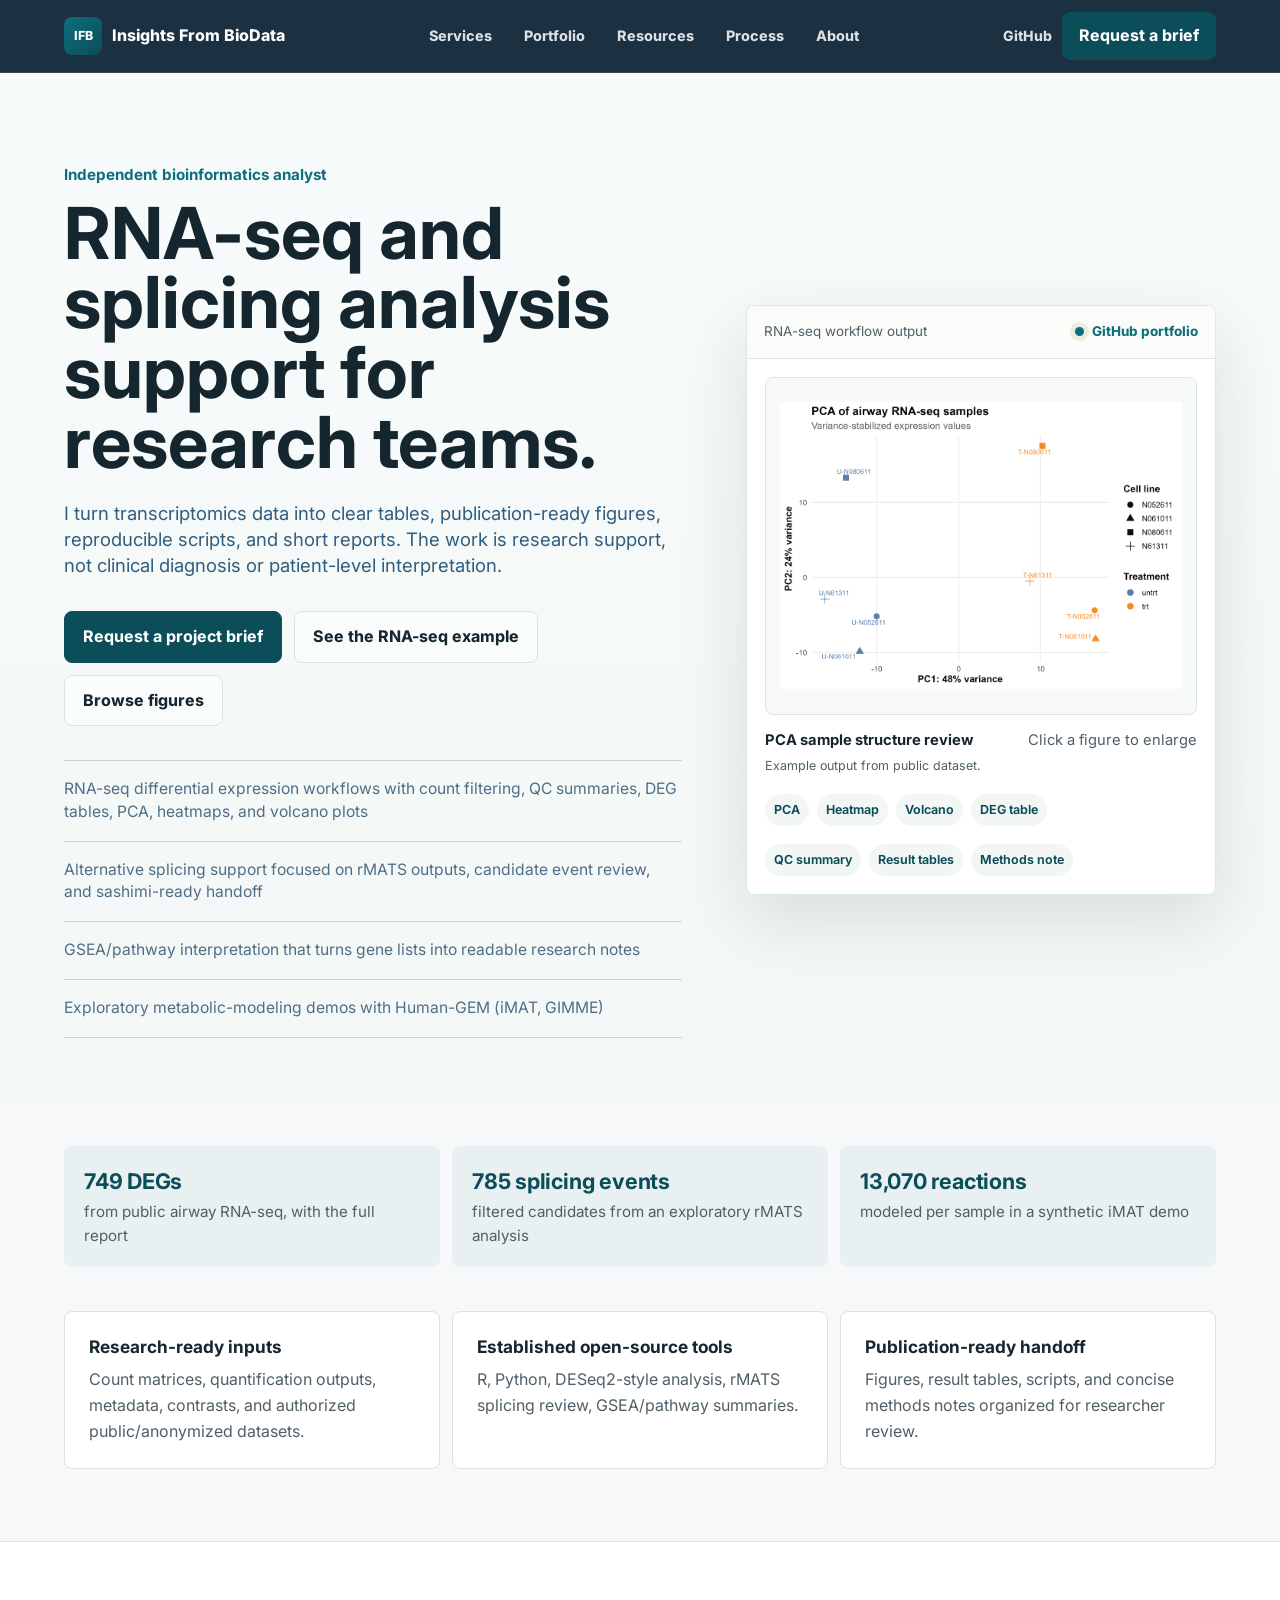
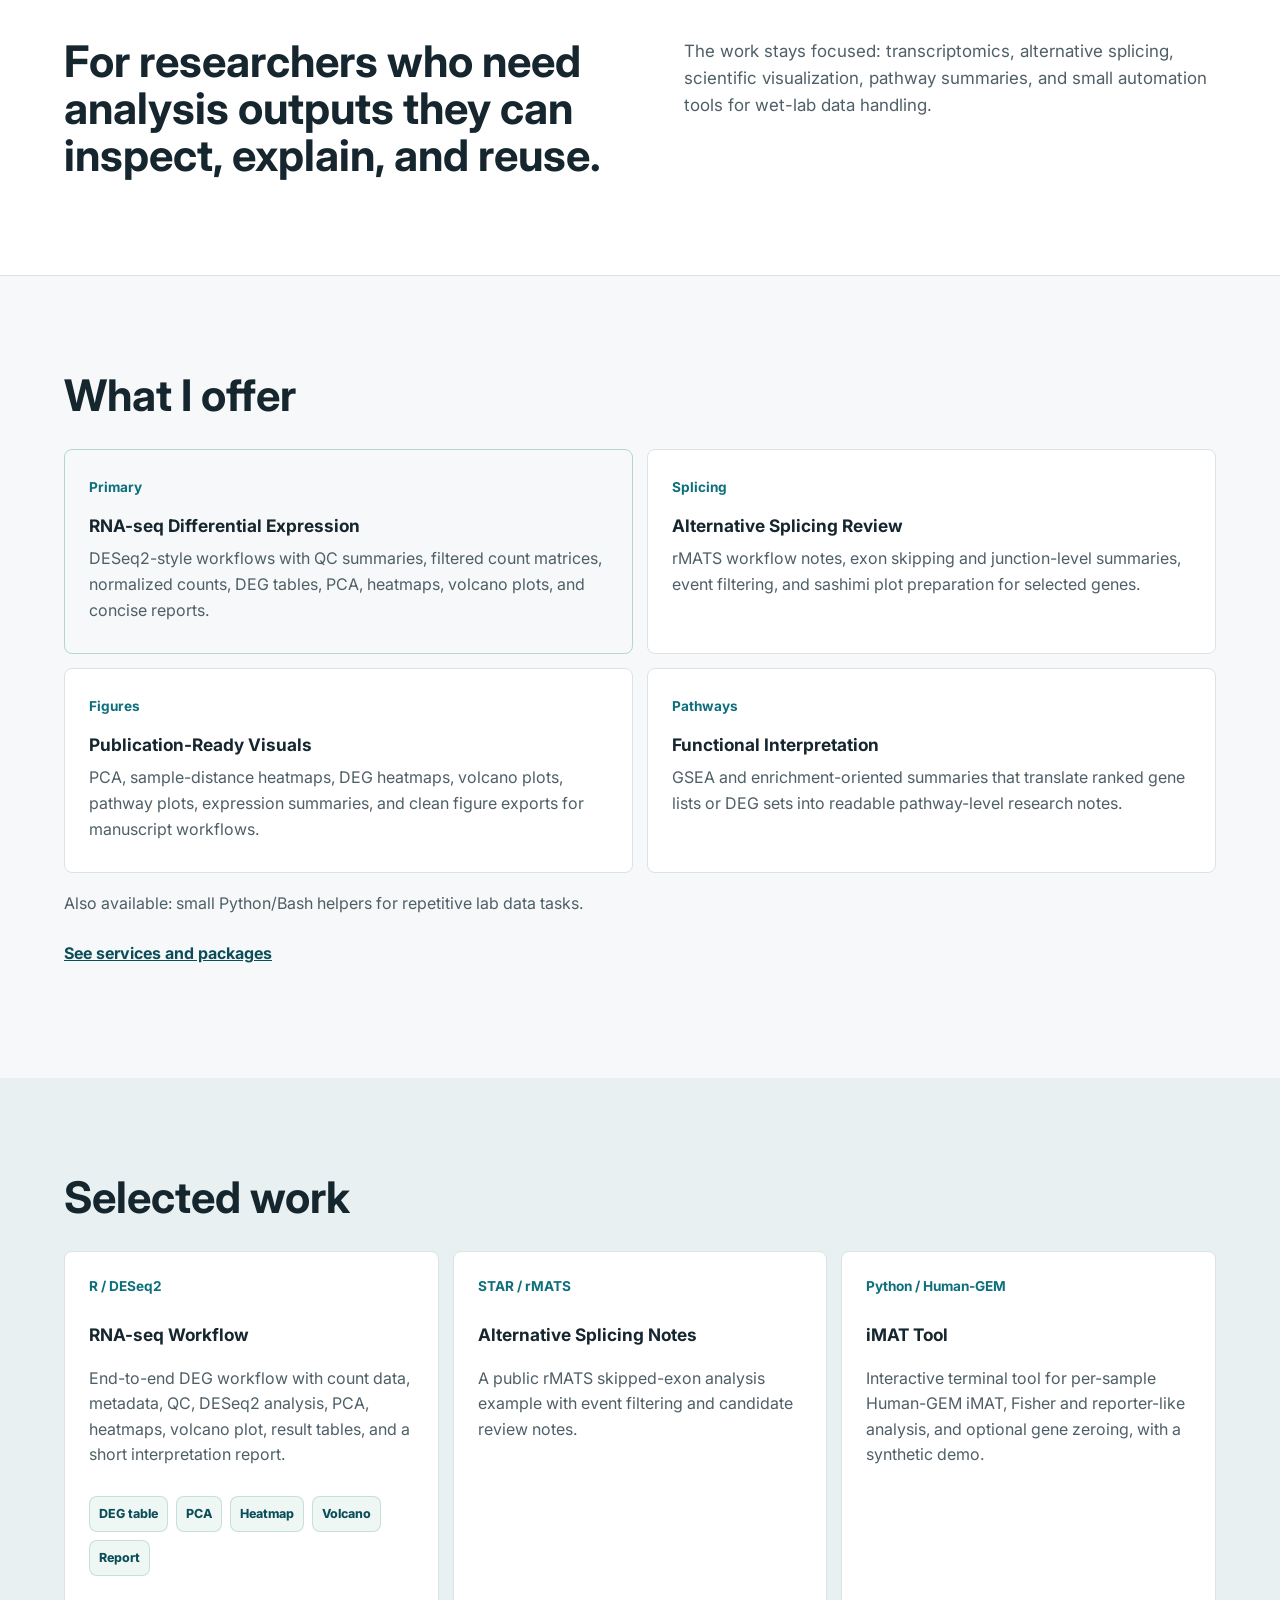
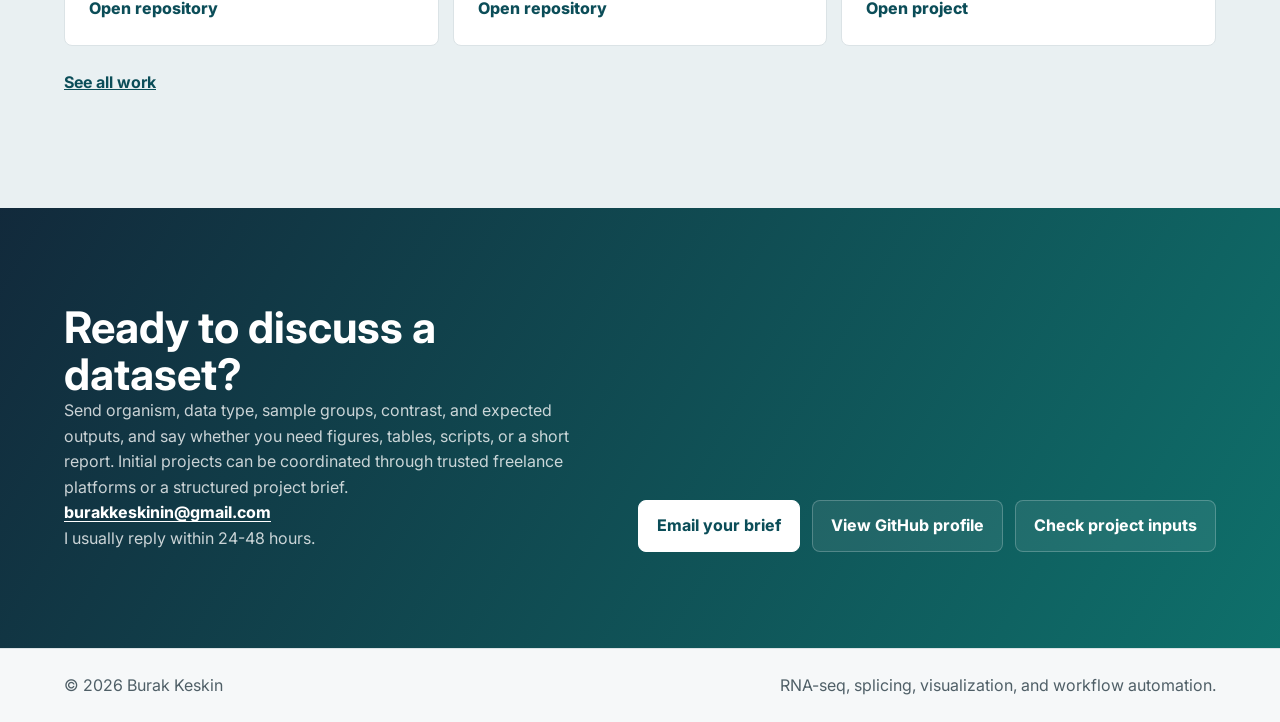
==== commit 7f8cb893: "Split site into separate pages Co-Authored-By: Claude Opus 5.5 <noreply@anthropic.com>" ====
--- a/index.html
+++ b/index.html
@@ -16,9 +16,9 @@
   <link rel="preconnect" href="https://fonts.googleapis.com">
   <link rel="preconnect" href="https://fonts.gstatic.com" crossorigin>
   <link href="https://fonts.googleapis.com/css2?family=Inter:wght@400..800&display=swap" rel="stylesheet">
-  <link rel="stylesheet" href="styles.css?v=20261104">
+  <link rel="stylesheet" href="styles.css?v=20261105">
 </head>
-<body>
+<body data-page="home">
   <header class="site-header">
     <div class="header-inner">
       <a class="brand" href="#top" aria-label="Insights From BioData home">
@@ -29,56 +29,16 @@
       <button class="mobile-menu-button" type="button" aria-expanded="false" aria-controls="primary-navigation">Menu</button>
 
       <nav class="nav" id="primary-navigation" aria-label="Primary navigation">
-        <div class="nav-group">
-          <button class="nav-trigger" type="button" aria-expanded="false">Services</button>
-          <div class="nav-menu">
-            <a href="#services"><strong>RNA-seq analysis</strong><span>DEG tables, PCA, heatmaps, volcano plots</span></a>
-            <a href="#services"><strong>Alternative splicing</strong><span>rMATS event review</span></a>
-            <a href="#services"><strong>Pathway & GSEA</strong><span>Functional summaries and pathway interpretation</span></a>
-            <a href="#services"><strong>Automation</strong><span>Python/Bash helpers for repeatable work</span></a>
-          </div>
-        </div>
-
-        <div class="nav-group">
-          <button class="nav-trigger" type="button" aria-expanded="false">Portfolio</button>
-          <div class="nav-menu">
-            <a href="#work"><strong>GitHub proof</strong><span>Open workflow repositories</span></a>
-            <a href="#results"><strong>Figure gallery</strong><span>RNA-seq and pathway-level outputs</span></a>
-            <a href="projects/synthetic-imat/index.html"><strong>iMAT results showcase</strong><span>Figures, matrices, and audited tables</span></a>
-          </div>
-        </div>
-
-        <div class="nav-group">
-          <button class="nav-trigger" type="button" aria-expanded="false">Resources</button>
-          <div class="nav-menu">
-            <a href="#builder"><strong>Project brief builder</strong><span>Choose analysis blocks and outputs</span></a>
-            <a href="#explorer"><strong>Deliverable explorer</strong><span>Preview expected handoff items</span></a>
-            <a href="#faq"><strong>FAQ</strong><span>Scope, inputs, limits, and delivery</span></a>
-          </div>
-        </div>
-
-        <div class="nav-group">
-          <button class="nav-trigger" type="button" aria-expanded="false">Process</button>
-          <div class="nav-menu">
-            <a href="#workflow"><strong>Process</strong><span>How a project moves from files to handoff</span></a>
-            <a href="#handoff"><strong>Project handoff</strong><span>Inputs that make analysis easier to scope</span></a>
-            <a href="#specs"><strong>Specifications</strong><span>Expected inputs, outputs, and boundaries</span></a>
-          </div>
-        </div>
-
-        <div class="nav-group">
-          <button class="nav-trigger" type="button" aria-expanded="false">About</button>
-          <div class="nav-menu">
-            <a href="#about"><strong>About</strong><span>Background and research focus</span></a>
-            <a href="#standards"><strong>Standards</strong><span>Research-support boundaries</span></a>
-            <a href="#contact"><strong>Contact</strong><span>Start by email or GitHub</span></a>
-          </div>
-        </div>
+        <a href="services/">Services</a>
+        <a href="portfolio/">Portfolio</a>
+        <a href="resources/">Resources</a>
+        <a href="process/">Process</a>
+        <a href="about/">About</a>
       </nav>
 
       <div class="header-actions">
         <a class="header-link" href="https://github.com/Bioinformatikci" target="_blank" rel="noreferrer">GitHub</a>
-        <a class="button header-cta" href="#builder">Request a brief</a>
+        <a class="button header-cta" href="resources/#builder">Request a brief</a>
       </div>
     </div>
   </header>
@@ -98,9 +58,9 @@
           clinical diagnosis or patient-level interpretation.
         </p>
         <div class="hero-actions">
-          <a class="button primary" href="#builder">Request a project brief</a>
+          <a class="button primary" href="resources/#builder">Request a project brief</a>
           <a class="button secondary" href="https://github.com/Bioinformatikci/rna-seq-workflow" target="_blank" rel="noreferrer">See the RNA-seq example</a>
-          <a class="button secondary" href="#results">Browse figures</a>
+          <a class="button secondary" href="portfolio/#results">Browse figures</a>
         </div>
         <ul class="hero-lines" aria-label="Core service capabilities">
           <li>RNA-seq differential expression workflows with count filtering, QC summaries, DEG tables, PCA, heatmaps, and volcano plots</li>
@@ -145,17 +105,6 @@
       <a href="projects/synthetic-imat/index.html"><strong>13,070 reactions</strong><span>modeled per sample in a synthetic iMAT demo</span></a>
     </section>
 
-    <section class="section intro-band about" id="about">
-      <div class="intro-text">
-        <h2>About</h2>
-      </div>
-      <p>
-        I am Burak Keskin, an MSc student in Bioinformatics and Systems Biology at Gebze Technical University.
-        My research combines RNA splicing analysis and genome-scale metabolic modeling in Alzheimer's disease.
-        I build reproducible RNA-seq and splicing workflows, and I deliver clean figures and clear methods notes.
-      </p>
-    </section>
-
     <section class="trust-strip" aria-label="Service highlights">
       <article>
         <h3>Research-ready inputs</h3>
@@ -182,7 +131,7 @@
       </p>
     </section>
 
-    <section class="section" id="services">
+    <section class="section" id="home-services">
       <div class="section-heading">
         <h2>What I offer</h2>
       </div>
@@ -209,168 +158,15 @@
         </article>
       </div>
       <p class="service-extra">Also available: small Python/Bash helpers for repetitive lab data tasks.</p>
-    </section>
-
-    <section class="packages section" id="packages">
-      <div class="section-heading">
-        <h2>Project packages</h2>
-      </div>
-      <div class="package-grid">
-        <article class="package-card">
-          <span class="card-tag">Starter</span>
-          <h3>Figure Cleanup</h3>
-          <p class="package-time">Typical time: 2-3 days.</p>
-          <p>Best for teams that already have tables and need polished scientific figures.</p>
-          <ul>
-            <li>PCA, heatmap, volcano, or pathway figure</li>
-            <li>Clean labels, legends, and export formats</li>
-            <li>Short figure note for methods/report use</li>
-          </ul>
-        </article>
-        <article class="package-card highlighted">
-          <span class="card-tag">Core</span>
-          <h3>RNA-seq Result Pack</h3>
-          <p class="package-time">Typical time: 5-7 days.</p>
-          <p>Best for a focused differential expression comparison with reusable outputs.</p>
-          <ul>
-            <li>QC-aware DEG workflow and result tables</li>
-            <li>PCA, heatmap, volcano, and selected summaries</li>
-            <li>Concise methods and interpretation report</li>
-          </ul>
-        </article>
-        <article class="package-card">
-          <span class="card-tag">Advanced</span>
-          <h3>Splicing / Pathway Review</h3>
-          <p class="package-time">Time depends on scope.</p>
-          <p>Best for deeper review around events, genes, pathways, or selected biology.</p>
-          <ul>
-            <li>rMATS-style event filtering</li>
-            <li>Selected sashimi or pathway-level visuals</li>
-            <li>Structured handoff of tables and scripts</li>
-          </ul>
-        </article>
-      </div>
-      <p class="package-pricing">Pricing depends on dataset size and scope. Send a brief to get a quote.</p>
-    </section>
-
-    <section class="builder section" id="builder">
-      <div class="builder-heading">
-        <div>
-          <h2>Build a project brief</h2>
-        </div>
-        <p>
-          Select the analysis blocks that match the dataset. The brief updates into a compact
-          handoff summary for discussion and platform-based project scoping.
-        </p>
-      </div>
-
-      <div class="builder-shell">
-        <form class="builder-options" aria-label="Project scope options">
-          <label class="scope-option">
-            <input type="checkbox" value="rna" checked>
-            <span>
-              <strong>RNA-seq DEG workflow</strong>
-              <small>counts, metadata, contrasts, DESeq2-style outputs</small>
-            </span>
-          </label>
-          <label class="scope-option">
-            <input type="checkbox" value="figures" checked>
-            <span>
-              <strong>Publication figures</strong>
-              <small>PCA, heatmap, volcano, pathway-ready graphics</small>
-            </span>
-          </label>
-          <label class="scope-option">
-            <input type="checkbox" value="splicing">
-            <span>
-              <strong>Alternative splicing</strong>
-              <small>rMATS event review and selected gene plots</small>
-            </span>
-          </label>
-          <label class="scope-option">
-            <input type="checkbox" value="pathway">
-            <span>
-              <strong>Pathway / GSEA review</strong>
-              <small>ranked gene lists, enrichment tables, pathway summaries</small>
-            </span>
-          </label>
-          <label class="scope-option">
-            <input type="checkbox" value="automation">
-            <span>
-              <strong>Reusable scripts</strong>
-              <small>Python/Bash helpers for repetitive analysis tasks</small>
-            </span>
-          </label>
-        </form>
-
-        <aside class="brief-card" aria-live="polite">
-          <div class="brief-top">
-            <span class="card-tag">Generated brief</span>
-            <strong data-scope-level>Focused analysis</strong>
-          </div>
-          <p data-scope-summary>RNA-seq differential expression with publication-ready figures.</p>
-          <div>
-            <h3>Expected deliverables</h3>
-            <ul data-deliverables></ul>
-          </div>
-          <div class="brief-meta">
-            <span><strong data-output-count>5</strong> output groups</span>
-            <span><strong data-review-depth>Standard</strong> review depth</span>
-          </div>
-          <div class="brief-actions">
-            <button class="button secondary brief-copy" type="button">Copy brief</button>
-            <a class="button secondary" href="mailto:burakkeskinin@gmail.com" data-email-brief>Email brief</a>
-          </div>
-          <p class="copy-status" aria-live="polite"></p>
-        </aside>
-      </div>
-    </section>
-
-    <section class="explorer section" id="explorer">
-      <div class="explorer-heading">
-        <div>
-          <h2>What a delivery can include</h2>
-        </div>
-        <p>
-          Switch between common request types to see the expected files, quality checks,
-          and researcher-facing outputs before a project begins. These are illustrative
-          examples, not measured results or guaranteed deliverables.
-        </p>
-      </div>
-
-      <div class="explorer-shell">
-        <div class="explorer-tabs" role="tablist" aria-label="Deliverable preview">
-          <button type="button" class="explorer-tab active" data-explorer-tab="rna">RNA-seq</button>
-          <button type="button" class="explorer-tab" data-explorer-tab="splicing">Splicing</button>
-          <button type="button" class="explorer-tab" data-explorer-tab="pathway">Pathway</button>
-          <button type="button" class="explorer-tab" data-explorer-tab="automation">Automation</button>
-        </div>
-
-        <div class="explorer-panel">
-          <div class="explorer-main">
-            <span class="card-tag" data-explorer-kicker>DESeq2-style workflow</span>
-            <h3 data-explorer-title>RNA-seq differential expression package</h3>
-            <p data-explorer-copy>
-              A focused comparison workflow with count filtering, metadata-aware design,
-              differential expression tables, and publication-ready plots.
-            </p>
-            <div class="artifact-list" data-explorer-artifacts></div>
-          </div>
-
-          <aside class="quality-panel">
-            <h3>Quality gates</h3>
-            <ul data-explorer-checks></ul>
-          </aside>
-        </div>
-      </div>
-    </section>
-
-    <section class="work section" id="work">
+      <p class="section-more"><a href="services/#services">See services and packages</a></p>
+    </section>
+
+    <section class="work section" id="home-work">
       <div class="section-heading">
         <h2>Selected work</h2>
       </div>
       <div class="work-grid">
-        <article class="work-card wide">
+        <article class="work-card">
           <div>
             <span class="card-tag">R / DESeq2</span>
             <h3>RNA-seq Workflow</h3>
@@ -392,333 +188,13 @@
           <a href="https://github.com/Bioinformatikci/rmats-ad-skipped-exon-analysis" target="_blank" rel="noreferrer">Open repository</a>
         </article>
         <article class="work-card">
-          <span class="card-tag">Python / MATLAB</span>
-          <h3>GEMsplice HumanGEM Alzheimer Analysis</h3>
-          <p>Curated Alzheimer/control workflow integrating Salmon quantification outputs, Human-GEM resources, GEMsplice/iMAT-style scripts, summary tables, figures, and final report structure.</p>
-          <a href="https://github.com/Bioinformatikci/gemsplice-humangem-alzheimer-analysis" target="_blank" rel="noreferrer">Open repository</a>
-        </article>
-        <article class="work-card">
-          <span class="card-tag">Python / Gurobi</span>
-          <h3>Human-GEM GIMME Alzheimer Analysis</h3>
-          <p>Context-specific AD and control models from Salmon quantification outputs, with precomputed results, QC reports, and figures.</p>
-          <a href="https://github.com/Bioinformatikci/humangem-gimme-alzheimer-analysis" target="_blank" rel="noreferrer">Open repository</a>
-        </article>
-        <article class="work-card">
-          <span class="card-tag">Python / R / Human-GEM</span>
-          <h3>Synthetic splicing and pathogenicity iMAT showcase</h3>
-          <p>Three computed iMAT layers for 200 artificial samples, with downloadable matrices, statistics tables, and input audits.</p>
-          <a href="projects/synthetic-imat/index.html">Open the results showcase</a>
-        </article>
-        <article class="work-card">
           <span class="card-tag">Python / Human-GEM</span>
           <h3>iMAT Tool</h3>
           <p>Interactive terminal tool for per-sample Human-GEM iMAT, Fisher and reporter-like analysis, and optional gene zeroing, with a synthetic demo.</p>
           <a href="https://github.com/Bioinformatikci/bioinformatics-portfolio-projects/tree/main/imat-tool" target="_blank" rel="noreferrer">Open project</a>
         </article>
-        <article class="work-card span-two">
-          <span class="card-tag">Python / Shiny</span>
-          <h3>Bioinformatics Portfolio Projects</h3>
-          <p>Sequence alignment, FASTA utilities, motif search, volcano plotting, variant summaries, and interactive R/Shiny exploration examples.</p>
-          <a href="https://github.com/Bioinformatikci/bioinformatics-portfolio-projects" target="_blank" rel="noreferrer">Open repository</a>
-        </article>
-      </div>
-    </section>
-
-    <section class="featured-study section" id="featured-study" aria-labelledby="featured-study-title">
-      <div class="featured-study-copy">
-        <p class="eyebrow">Synthetic data, computed with Gurobi</p>
-        <h2 id="featured-study-title">Three-stage iMAT demo on synthetic data</h2>
-        <p>Follow 200 artificial samples through Human-GEM 1.12.0, COBAMP reaction scoring, TROPPO iMAT with Gurobi, and Fisher plus reporter-like statistics. The showcase includes all three reaction matrices, four vector figures, and the checks behind them.</p>
-        <ul class="analysis-includes">
-            <li>Three 13,070 × 200 reaction activity matrices</li>
-            <li>Matched model-size and reaction-overlap checks</li>
-            <li>Four inspectable vector figures</li>
-            <li>Fisher and reporter-like result tables</li>
-            <li>Documented synthetic inputs and reproducible scripts</li>
-          </ul>
-        <p class="featured-study-note">A reproducible methods demonstration using synthetic inputs. No biological or clinical conclusion is drawn from these figures.</p>
-        <div class="featured-study-actions">
-          <a class="button primary" href="projects/synthetic-imat/index.html">Open results and figures</a>
-          <a class="button secondary" href="https://github.com/Bioinformatikci/bioinformatics-portfolio-projects/tree/main/splicing-pathogenicity-imat-demo" target="_blank" rel="noreferrer">Explore code and inputs</a>
-        </div>
-      </div>
-      <a class="featured-study-visual" href="projects/synthetic-imat/index.html" aria-label="Open the synthetic iMAT results showcase">
-        <img src="projects/synthetic-imat/figures/active_reactions.svg" alt="Active reaction counts across controls and three synthetic AD-labelled iMAT stages" loading="lazy">
-        <span>100 samples per group or stage</span>
-      </a>
-    </section>
-
-    
-
-    <section class="results section" id="results">
-      <div class="section-heading">
-        <h2>Example results</h2>
-      </div>
-      <div class="results-grid">
-        <article class="result-card main-result">
-          <button class="result-image-button" type="button" data-image="assets/rna-seq-volcano.png" data-title="RNA-seq volcano plot">
-            <img loading="lazy" src="assets/rna-seq-volcano.png" alt="Volcano plot from the RNA-seq workflow portfolio repository">
-          </button>
-          <div>
-            <span class="card-tag">RNA-seq workflow</span>
-            <h3>Differential expression volcano plot</h3>
-            <p>Portfolio figure showing differential expression signal across genes, prepared as part of a reproducible RNA-seq workflow.</p>
-            <p class="figure-source">Example output from public dataset.</p>
-          </div>
-        </article>
-        <article class="result-card">
-          <button class="result-image-button" type="button" data-image="assets/rna-seq-sample-distance-heatmap.png" data-title="Sample distance heatmap">
-            <img loading="lazy" src="assets/rna-seq-sample-distance-heatmap.png" alt="Sample distance heatmap from the RNA-seq workflow portfolio repository">
-          </button>
-          <div>
-            <span class="card-tag">RNA-seq QC</span>
-            <h3>Sample distance heatmap</h3>
-            <p>Quality-control style output for reviewing sample relationships before interpretation.</p>
-            <p class="figure-source">Example output from public dataset.</p>
-          </div>
-        </article>
-        <article class="result-card">
-          <button class="result-image-button" type="button" data-image="assets/rna-seq-top-deg-heatmap.png" data-title="Top DEG heatmap">
-            <img loading="lazy" src="assets/rna-seq-top-deg-heatmap.png" alt="Top differentially expressed gene heatmap from the RNA-seq workflow portfolio repository">
-          </button>
-          <div>
-            <span class="card-tag">RNA-seq figures</span>
-            <h3>Top DEG heatmap</h3>
-            <p>Expression-pattern figure prepared for selected differentially expressed genes.</p>
-            <p class="figure-source">Example output from public dataset.</p>
-          </div>
-        </article>
-        <article class="result-card main-result">
-          <button class="result-image-button" type="button" data-image="assets/pathway-flux-imat-optimized.png" data-title="Pathway-level relative flux change">
-            <img loading="lazy" src="assets/pathway-flux-imat-optimized.png" alt="Pathway-level relative flux change scatter plot from GEMsplice-iMAT HumanGEM analysis">
-          </button>
-          <div>
-            <span class="card-tag">GEMsplice / iMAT</span>
-            <h3>Pathway-level relative flux change</h3>
-            <p>Advanced portfolio output comparing Alzheimer and control groups across pathway-level metabolic flux changes.</p>
-            <p class="figure-source">Public RNA-seq source: <a href="https://www.ncbi.nlm.nih.gov/bioproject/PRJNA670209">PRJNA670209</a> (SRR12850842, SRR12850850–54; 3 AD, 3 control samples).</p>
-          </div>
-        </article>
-        <article class="result-card">
-          <button class="result-image-button" type="button" data-image="assets/objective-projections-optimized.png" data-title="Pairwise objective review">
-            <img loading="lazy" src="assets/objective-projections-optimized.png" alt="Pairwise objective projection plots comparing Alzheimer and control samples">
-          </button>
-          <div>
-            <span class="card-tag">Objective projections</span>
-            <h3>Pairwise objective review</h3>
-            <p>Projection panels showing how sample groups separate across selected metabolic objective values.</p>
-            <p class="figure-source">Public RNA-seq source: <a href="https://www.ncbi.nlm.nih.gov/bioproject/PRJNA670209">PRJNA670209</a> (SRR12850842, SRR12850850–54; 3 AD, 3 control samples).</p>
-          </div>
-        </article>
-        <article class="result-card main-result">
-          <button class="result-image-button" type="button" data-image="assets/pathway-flux-tx2gene-optimized.png" data-title="Curated pathway scatter">
-            <img loading="lazy" src="assets/pathway-flux-tx2gene-optimized.png" alt="HumanGEM tx2gene pathway-level relative flux change scatter plot">
-          </button>
-          <div>
-            <span class="card-tag">HumanGEM tx2gene</span>
-            <h3>Curated pathway scatter</h3>
-            <p>Pathway-level scatter plot from the HumanGEM tx2gene analysis.</p>
-            <p class="figure-source">Public RNA-seq source: <a href="https://www.ncbi.nlm.nih.gov/bioproject/PRJNA670209">PRJNA670209</a> (SRR12850842, SRR12850850–54; 3 AD, 3 control samples).</p>
-          </div>
-        </article>
-        <article class="result-card main-result">
-          <button class="result-image-button" type="button" data-image="projects/synthetic-imat/figures/active_reactions.svg" data-title="Reaction activity across staged iMAT inputs" aria-label="Enlarge active reaction count plot">
-            <img src="projects/synthetic-imat/figures/active_reactions.svg" alt="Active reaction counts for controls and three synthetic AD-labelled iMAT stages" loading="lazy">
-          </button>
-          <div>
-            <span class="card-tag">Featured synthetic iMAT run</span>
-            <h3>Reaction activity across three model stages</h3>
-            <p>All 100 samples in each group or stage are shown. The same control vectors are used throughout the staged comparison.</p>
-            <p class="figure-source">Synthetic-data methods demonstration. <a href="projects/synthetic-imat/index.html">Open full results and downloads</a>.</p>
-          </div>
-        </article>
-        <article class="result-card">
-          <button class="result-image-button" type="button" data-image="projects/synthetic-imat/figures/paired_model_size.svg" data-title="Paired iMAT model-size change" aria-label="Enlarge paired model-size change plot">
-            <img src="projects/synthetic-imat/figures/paired_model_size.svg" alt="Paired active reaction count changes across synthetic iMAT stages" loading="lazy">
-          </button>
-          <div>
-            <span class="card-tag">Paired model comparison</span>
-            <h3>Model-size changes by sample</h3>
-            <p>Each artificial AD-labelled sample is paired with its own splicing and rank-adjusted model.</p>
-            <p class="figure-source">Synthetic-data methods demonstration; no disease inference.</p>
-          </div>
-        </article>
-      </div>
-      <p class="results-note">
-        Portfolio outputs are shown for research-support demonstration only. Clinical diagnosis,
-        treatment decisions, and patient-specific interpretation are outside the service scope.
-      </p>
-    </section>
-
-    <section class="standards section" id="standards">
-      <div class="standards-heading">
-        <div>
-          <h2>What to expect from a delivery</h2>
-        </div>
-        <p>
-          Clear outputs and a traceable analysis trail for each project.
-        </p>
-      </div>
-      <div class="standards-grid">
-        <article>
-          <h3>Publication-ready figures</h3>
-          <p>Plots are made for manuscripts and reports, with clean labels and export formats.</p>
-        </article>
-        <article>
-          <h3>Downloadable files</h3>
-          <p>Deliverables typically include tables, figures, scripts, and method notes you can reuse.</p>
-        </article>
-        <article>
-          <h3>Reproducible analysis trail</h3>
-          <p>Inputs, contrasts, filtering choices, and output names are made explicit before delivery.</p>
-        </article>
-        <article>
-          <h3>Research-only boundary</h3>
-          <p>Clinical diagnosis, treatment decisions, and patient-specific interpretation remain out of scope.</p>
-        </article>
-      </div>
-    </section>
-
-    <section class="specs section" id="specs">
-      <div class="section-heading">
-        <h2>Inputs, analyses, and deliverables</h2>
-      </div>
-      <div class="spec-table" role="table" aria-label="Technical specifications">
-        <div role="row">
-          <strong role="cell">Accepted inputs</strong>
-          <span role="cell">Count matrix, normalized matrix, Salmon/quantification summaries, metadata, selected public datasets</span>
-        </div>
-        <div role="row">
-          <strong role="cell">Core analyses</strong>
-          <span role="cell">Differential expression, PCA/heatmap/volcano, pathway/GSEA review, alternative splicing event summaries</span>
-        </div>
-        <div role="row">
-          <strong role="cell">Visualization</strong>
-          <span role="cell">Publication-ready static figures with clean labels, legends, dimensions, and export formats</span>
-        </div>
-        <div role="row">
-          <strong role="cell">Statistical notes</strong>
-          <span role="cell">Contrast definition, filtering assumptions, adjusted p-values, ranked lists, and method limitations</span>
-        </div>
-        <div role="row">
-          <strong role="cell">Deliverables</strong>
-          <span role="cell">Tables, figures, scripts/notebooks when appropriate, and a concise report or methods summary</span>
-        </div>
-        <div role="row">
-          <strong role="cell">Scope boundary</strong>
-          <span role="cell">Research support only; no diagnosis, treatment guidance, or patient-specific medical interpretation</span>
-        </div>
-      </div>
-    </section>
-
-    <section class="workflow" id="workflow">
-      <div class="section-heading">
-        <h2>How a project works</h2>
-      </div>
-      <ol class="steps">
-        <li>
-          <span>01</span>
-          <h3>Scope the dataset</h3>
-          <p>Clarify organism, sample groups, metadata, contrast, desired figures, and what data can be shared safely.</p>
-        </li>
-        <li>
-          <span>02</span>
-          <h3>Run the workflow</h3>
-          <p>Analyze with transparent scripts, named outputs, quality checks, and checkpoints that make the result traceable.</p>
-        </li>
-        <li>
-          <span>03</span>
-          <h3>Deliver clean files</h3>
-          <p>Provide tables, plots, scripts, and a short report that explains what was done and what the results show.</p>
-        </li>
-      </ol>
-    </section>
-
-    <section class="stack section" id="stack">
-      <div>
-        <h2>Tools I use</h2>
-      </div>
-      <div class="stack-cloud" aria-label="Technical tools">
-        <span>R</span>
-        <span>Python</span>
-        <span>Bash</span>
-        <span>DESeq2</span>
-        <span>Salmon</span>
-        <span>STAR</span>
-        <span>rMATS</span>
-        <span>ggplot2</span>
-        <span>pheatmap</span>
-        <span>pandas</span>
-        <span>NumPy</span>
-        <span>SciPy</span>
-        <span>Shiny</span>
-        <span>Git</span>
-        <span>Linux</span>
-      </div>
-    </section>
-
-    <section class="handoff section" id="handoff">
-      <div class="section-heading">
-        <h2>What makes a dataset ready for analysis</h2>
-      </div>
-      <div class="handoff-grid">
-        <article>
-          <h3>Minimum inputs</h3>
-          <ul>
-            <li>Raw count matrix or accepted quantification outputs</li>
-            <li>Sample metadata with groups, batches, and contrasts</li>
-            <li>Organism, genome/reference version, and gene annotation notes</li>
-          </ul>
-        </article>
-        <article>
-          <h3>Useful context</h3>
-          <ul>
-            <li>Target genes, pathways, or splicing events of interest</li>
-            <li>Required figure formats for thesis, report, or manuscript use</li>
-            <li>Any previous scripts, tables, or analysis decisions to preserve</li>
-          </ul>
-        </article>
-        <article>
-          <h3>Safer sharing</h3>
-          <ul>
-            <li>Anonymized or public datasets are preferred for first projects</li>
-            <li>Only share data you are allowed to transfer for analysis</li>
-            <li>Clinical interpretation and patient-specific advice are excluded</li>
-          </ul>
-        </article>
-      </div>
-    </section>
-
-    <section class="faq section" id="faq">
-      <div class="section-heading">
-        <h2>Frequently asked questions</h2>
-      </div>
-      <div class="faq-list">
-        <details>
-          <summary>Can you work with public or anonymized datasets?</summary>
-          <p>Yes. Public, simulated, anonymized, or properly authorized research datasets are all fine to start with.</p>
-        </details>
-        <details>
-          <summary>What do I receive at the end?</summary>
-          <p>Typical delivery includes result tables, figure exports, reusable scripts or notebooks when appropriate, and a concise methods/result summary.</p>
-        </details>
-        <details>
-          <summary>Can you interpret clinical or patient-specific findings?</summary>
-          <p>No. The service is limited to research support, data analysis, visualization, and reproducible reporting. Clinical decisions are outside scope.</p>
-        </details>
-        <details>
-          <summary>What makes a project easier to scope?</summary>
-          <p>A clear sample sheet, group labels, contrast definition, organism/reference version, expected figures, and any previous analysis decisions.</p>
-        </details>
-      </div>
-    </section>
-
-    <section class="notice">
-      <h2>Research use first</h2>
-      <p>
-        Services are positioned for research support, data analysis, visualization, and reproducible reporting.
-        Clinical diagnosis, treatment decisions, or patient-specific medical interpretation are outside the scope.
-      </p>
+      </div>
+      <p class="section-more"><a href="portfolio/#work">See all work</a></p>
     </section>
 
     <section class="contact" id="contact">
@@ -735,7 +211,7 @@
       <div class="contact-actions">
         <a class="button primary" href="mailto:burakkeskinin@gmail.com?subject=Project%20brief">Email your brief</a>
         <a class="button secondary" href="https://github.com/Bioinformatikci" target="_blank" rel="noreferrer">View GitHub profile</a>
-        <a class="button secondary" href="#handoff">Check project inputs</a>
+        <a class="button secondary" href="process/#handoff">Check project inputs</a>
       </div>
     </section>
   </main>
@@ -756,6 +232,6 @@
     </div>
   </div>
 
-  <script src="script.js?v=20261104"></script>
+  <script src="script.js?v=20261105"></script>
 </body>
 </html>
--- a/styles.css
+++ b/styles.css
@@ -2587,3 +2587,68 @@
   }
 }
 
+/* Multi-page navigation and page titles. */
+.nav > a {
+  display: inline-flex;
+  align-items: center;
+  min-height: 44px;
+  padding: 0 14px;
+  border-radius: 8px;
+  color: rgba(255, 255, 255, 0.86);
+  text-decoration: none;
+  transition: background-color 140ms ease, color 140ms ease;
+}
+
+.nav > a:hover,
+.nav > a:focus-visible,
+.nav > a[aria-current="page"] {
+  background: rgba(255, 255, 255, 0.12);
+  color: #fff;
+}
+
+.page-title {
+  margin: 0;
+  font-size: clamp(1.75rem, 3.4vw, 3.15rem);
+  line-height: 1.08;
+}
+
+.section-more {
+  margin-top: 24px;
+  font-weight: 700;
+}
+
+.section-more a {
+  color: var(--teal-dark);
+}
+
+#home-services {
+  order: 40;
+}
+
+#home-work {
+  order: 60;
+}
+
+
+.contact .button.primary {
+  background: #fff;
+  border-color: #fff;
+  color: var(--teal-dark);
+}
+
+.contact .button.primary:hover {
+  background: var(--soft);
+  color: var(--teal-dark);
+}
+
+.faq-list {
+  width: 100%;
+  max-width: none;
+  margin-inline: 0;
+}
+
+@media (max-width: 1100px) {
+  .site-header.nav-open .nav > a {
+    width: 100%;
+  }
+}
